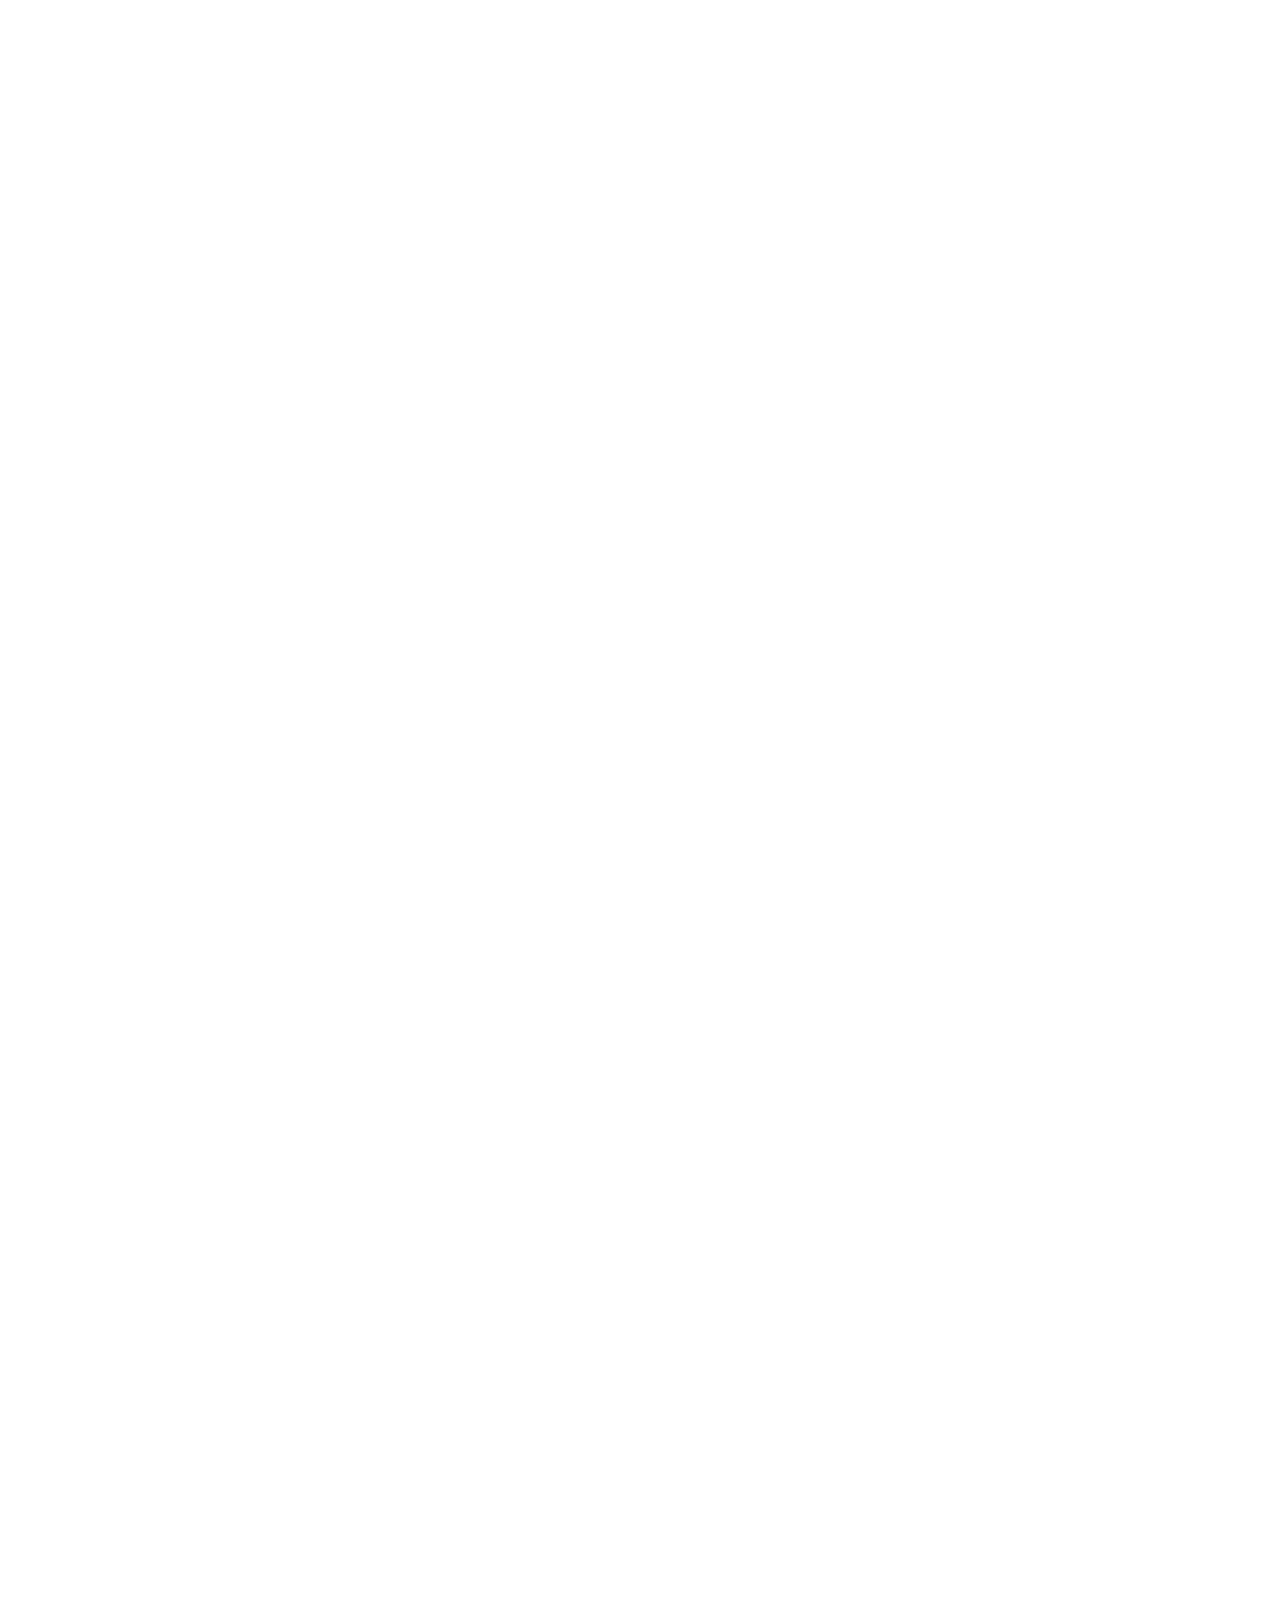
==== index.html @ bed14833 "Add files via upload" ====
<!DOCTYPE html><html lang="en" class="scroll-smooth"><head><meta charSet="utf-8"/><meta name="viewport" content="width=device-width, initial-scale=1"/><link rel="preload" as="image" href="/bio.jpg"/><link rel="stylesheet" href="/_next/static/css/81787efefc031212.css" data-precedence="next"/><link rel="preload" as="script" fetchPriority="low" href="/_next/static/chunks/webpack-af78f5c2c11af041.js"/><script src="/_next/static/chunks/4bd1b696-70b6d399998de86a.js" async=""></script><script src="/_next/static/chunks/684-5aaa8290a129f299.js" async=""></script><script src="/_next/static/chunks/main-app-35674cb01717d3a2.js" async=""></script><script src="/_next/static/chunks/461-a9a5d7b05a71d978.js" async=""></script><script src="/_next/static/chunks/874-6cc630662f3664af.js" async=""></script><script src="/_next/static/chunks/291-e39730cc9327e39b.js" async=""></script><script src="/_next/static/chunks/app/layout-1c1e5804ac26b3eb.js" async=""></script><script src="/_next/static/chunks/178-595a94b9af1e67b5.js" async=""></script><script src="/_next/static/chunks/748-84df502d24ed20fb.js" async=""></script><script src="/_next/static/chunks/app/page-2768282db24d3a67.js" async=""></script><link rel="icon" href="/favicon.svg" type="image/svg+xml"/><link rel="dns-prefetch" href="https://jialeliu.com"/><link rel="preconnect" href="https://jialeliu.com" crossorigin=""/><link rel="preload" as="font" type="font/woff2" href="https://jialeliu.com/fonts/georgiab.woff2" crossorigin=""/><script>
              try {
                const theme = localStorage.getItem('theme-storage');
                const parsed = theme ? JSON.parse(theme) : null;
                const setting = parsed?.state?.theme || 'system';
                const prefersDark = typeof window !== 'undefined' && window.matchMedia && window.matchMedia('(prefers-color-scheme: dark)').matches;
                const effective = setting === 'dark' ? 'dark' : (setting === 'light' ? 'light' : (prefersDark ? 'dark' : 'light'));
                var root = document.documentElement;
                root.classList.add(effective);
                root.setAttribute('data-theme', effective);
              } catch (e) {
                var root = document.documentElement;
                root.classList.add('light');
                root.setAttribute('data-theme', 'light');
              }
            </script><script>
    try {
      const cfg = {"enabled":false,"locales":["en"],"defaultLocale":"en","mode":"fixed","fixedLocale":"en","persist":false,"switcher":false,"labels":{"en":"English"}};
      const storageKey = 'locale-storage';
      const normalize = (value) => typeof value === 'string' ? value.trim().replace('_', '-').toLowerCase() : '';
      const matchLocale = (candidate) => {
        const normalized = normalize(candidate);
        if (!normalized) return null;
        if (cfg.locales.includes(normalized)) return normalized;
        const language = normalized.split('-')[0];
        if (cfg.locales.includes(language)) return language;
        return null;
      };

      let resolved = null;

      if (!cfg.enabled) {
        resolved = cfg.defaultLocale;
      } else if (cfg.persist) {
        resolved = matchLocale(localStorage.getItem(storageKey));
      }

      if (!resolved) {
        if (cfg.mode === 'fixed') {
          resolved = cfg.fixedLocale;
        } else {
          resolved = matchLocale(navigator.language);
        }
      }

      if (!resolved) {
        resolved = cfg.defaultLocale;
      }

      const root = document.documentElement;
      root.lang = resolved;
      root.setAttribute('data-locale', resolved);

      if (cfg.persist) {
        localStorage.setItem(storageKey, resolved);
      }
    } catch (e) {
      const root = document.documentElement;
      root.lang = 'en';
      root.setAttribute('data-locale', 'en');
    }
  </script><title>Zean Yuan</title><meta name="description" content="Ph.D. student at Chongqing University."/><meta name="author" content="Zean Yuan"/><meta name="keywords" content="Zean Yuan,PhD,Research,Chongqing University"/><meta name="creator" content="Zean Yuan"/><meta name="publisher" content="Zean Yuan"/><meta property="og:title" content="Zean Yuan"/><meta property="og:description" content="Ph.D. student at Chongqing University."/><meta property="og:site_name" content="Zean Yuan&#x27;s Academic Website"/><meta property="og:locale" content="en_US"/><meta property="og:type" content="website"/><meta name="twitter:card" content="summary"/><meta name="twitter:title" content="Zean Yuan"/><meta name="twitter:description" content="Ph.D. student at Chongqing University."/><link rel="icon" href="/favicon.svg"/><script>document.querySelectorAll('body link[rel="icon"], body link[rel="apple-touch-icon"]').forEach(el => document.head.appendChild(el))</script><script src="/_next/static/chunks/polyfills-42372ed130431b0a.js" noModule=""></script></head><body class="font-sans antialiased"><div style="visibility:hidden"><nav class="fixed top-0 left-0 right-0 z-50" data-headlessui-state=""><div class="transition-all duration-300 ease-out bg-transparent" style="transform:translateY(-100px)"><div class="max-w-7xl mx-auto px-4 sm:px-6 lg:px-8"><div class="flex justify-between items-center h-16 lg:h-20"><div class="flex-shrink-0" tabindex="0"><a class="text-xl lg:text-2xl font-serif font-semibold text-primary hover:text-accent transition-colors duration-200" href="/">Zean Yuan</a></div><div class="hidden lg:block"><div class="ml-10 flex items-center space-x-3"><div class="relative flex items-baseline space-x-1"><a data-nav-href="/" class="relative px-3 py-2 text-sm font-medium rounded-lg transition-colors duration-150 text-primary" href="/">About</a><a data-nav-href="/publications" class="relative px-3 py-2 text-sm font-medium rounded-lg transition-colors duration-150 text-neutral-600" href="/publications/">Publications</a><a data-nav-href="/awards" class="relative px-3 py-2 text-sm font-medium rounded-lg transition-colors duration-150 text-neutral-600" href="/awards/">Awards</a><a data-nav-href="/services" class="relative px-3 py-2 text-sm font-medium rounded-lg transition-colors duration-150 text-neutral-600" href="/services/">Services</a></div><div class="flex items-center justify-center w-10 h-10 rounded-lg border border-neutral-200 dark:border-[rgba(148,163,184,0.24)] bg-background dark:bg-neutral-800"><div class="w-4 h-4 rounded-full bg-neutral-300 animate-pulse"></div></div></div></div><div class="lg:hidden flex items-center space-x-2"><div class="flex items-center justify-center w-10 h-10 rounded-lg border border-neutral-200 dark:border-[rgba(148,163,184,0.24)] bg-background dark:bg-neutral-800"><div class="w-4 h-4 rounded-full bg-neutral-300 animate-pulse"></div></div><button class="inline-flex items-center justify-center p-2 rounded-md text-neutral-600 hover:text-primary hover:bg-neutral-100 dark:hover:bg-neutral-800 focus:outline-none focus:ring-2 focus:ring-inset focus:ring-accent transition-colors duration-200" id="headlessui-disclosure-button-«R7pdb»" type="button" aria-expanded="false" data-headlessui-state=""><span class="sr-only">Open main menu</span><div><svg xmlns="http://www.w3.org/2000/svg" fill="none" viewBox="0 0 24 24" stroke-width="1.5" stroke="currentColor" aria-hidden="true" data-slot="icon" class="block h-6 w-6"><path stroke-linecap="round" stroke-linejoin="round" d="M3.75 6.75h16.5M3.75 12h16.5m-16.5 5.25h16.5"></path></svg></div></button></div></div></div></div></nav><main class="min-h-screen pt-16 lg:pt-20"><div class="max-w-6xl mx-auto px-4 sm:px-6 lg:px-8 py-8 bg-background min-h-screen"><div class="grid grid-cols-1 lg:grid-cols-3 gap-12"><div class="lg:col-span-1"><div class="sticky top-8" style="opacity:0;transform:translateY(20px)"><div class="w-64 h-64 mx-auto mb-6 rounded-2xl overflow-hidden shadow-lg hover:shadow-xl transition-all duration-200 hover:scale-105"><img alt="Zean Yuan" width="256" height="256" decoding="async" data-nimg="1" class="w-full h-full object-cover object-[32%_center]" style="color:transparent" src="/bio.jpg"/></div><div class="text-center mb-6"><h1 class="text-3xl font-serif font-bold text-primary mb-2">Zean Yuan</h1><p class="text-lg text-accent font-medium mb-1">Ph.D. Student</p><p class="text-neutral-600 mb-2">Chongqing University</p></div><div class="flex flex-wrap justify-center gap-3 sm:gap-4 mb-6 relative px-2"><div class="relative"><button class="p-2 sm:p-2 transition-colors duration-200 text-neutral-600 dark:text-neutral-400 hover:text-accent" aria-label="Email"><svg xmlns="http://www.w3.org/2000/svg" fill="none" viewBox="0 0 24 24" stroke-width="1.5" stroke="currentColor" aria-hidden="true" data-slot="icon" class="h-5 w-5"><path stroke-linecap="round" stroke-linejoin="round" d="M21.75 6.75v10.5a2.25 2.25 0 0 1-2.25 2.25h-15a2.25 2.25 0 0 1-2.25-2.25V6.75m19.5 0A2.25 2.25 0 0 0 19.5 4.5h-15a2.25 2.25 0 0 0-2.25 2.25m19.5 0v.243a2.25 2.25 0 0 1-1.07 1.916l-7.5 4.615a2.25 2.25 0 0 1-2.36 0L3.32 8.91a2.25 2.25 0 0 1-1.07-1.916V6.75"></path></svg></button></div><div class="relative"><button class="p-2 sm:p-2 transition-colors duration-200 text-neutral-600 dark:text-neutral-400 hover:text-accent" aria-label="Location"><svg xmlns="http://www.w3.org/2000/svg" fill="none" viewBox="0 0 24 24" stroke-width="1.5" stroke="currentColor" aria-hidden="true" data-slot="icon" class="h-5 w-5"><path stroke-linecap="round" stroke-linejoin="round" d="M15 10.5a3 3 0 1 1-6 0 3 3 0 0 1 6 0Z"></path><path stroke-linecap="round" stroke-linejoin="round" d="M19.5 10.5c0 7.142-7.5 11.25-7.5 11.25S4.5 17.642 4.5 10.5a7.5 7.5 0 1 1 15 0Z"></path></svg></button></div><a href="https://scholar.google.com/citations?user=y_1i8P0AAAAJ&amp;hl=zh-CN" target="_blank" rel="noopener noreferrer" class="p-2 sm:p-2 text-neutral-600 dark:text-neutral-400 hover:text-accent transition-colors duration-200" aria-label="Google Scholar"><svg xmlns="http://www.w3.org/2000/svg" fill="none" viewBox="0 0 24 24" stroke-width="1.5" stroke="currentColor" aria-hidden="true" data-slot="icon" class="h-5 w-5"><path stroke-linecap="round" stroke-linejoin="round" d="M4.26 10.147a60.438 60.438 0 0 0-.491 6.347A48.62 48.62 0 0 1 12 20.904a48.62 48.62 0 0 1 8.232-4.41 60.46 60.46 0 0 0-.491-6.347m-15.482 0a50.636 50.636 0 0 0-2.658-.813A59.906 59.906 0 0 1 12 3.493a59.903 59.903 0 0 1 10.399 5.84c-.896.248-1.783.52-2.658.814m-15.482 0A50.717 50.717 0 0 1 12 13.489a50.702 50.702 0 0 1 7.74-3.342M6.75 15a.75.75 0 1 0 0-1.5.75.75 0 0 0 0 1.5Zm0 0v-3.675A55.378 55.378 0 0 1 12 8.443m-7.007 11.55A5.981 5.981 0 0 0 6.75 15.75v-1.5"></path></svg></a><a href="https://www.linkedin.com/in/zean-yuan-351a87355/" target="_blank" rel="noopener noreferrer" class="p-2 sm:p-2 text-neutral-600 dark:text-neutral-400 hover:text-accent transition-colors duration-200" aria-label="LinkedIn"><svg xmlns="http://www.w3.org/2000/svg" width="24" height="24" viewBox="0 0 24 24" fill="none" stroke="currentColor" stroke-width="2" stroke-linecap="round" stroke-linejoin="round" class="lucide lucide-linkedin h-5 w-5" aria-hidden="true"><path d="M16 8a6 6 0 0 1 6 6v7h-4v-7a2 2 0 0 0-2-2 2 2 0 0 0-2 2v7h-4v-7a6 6 0 0 1 6-6z"></path><rect width="4" height="12" x="2" y="9"></rect><circle cx="4" cy="4" r="2"></circle></svg></a></div><div class="bg-neutral-100 dark:bg-neutral-800 rounded-lg p-4 mb-6 hover:shadow-lg transition-all duration-200 hover:scale-[1.02]"><h3 class="font-semibold text-primary mb-3">Research Interests</h3><div class="space-y-2 text-sm text-neutral-700 dark:text-neutral-500"><div>✦ Soft Robotics</div><div>✦ Bioinspired Robots</div><div>✦ Electrohydraulic Actuators</div></div></div><div class="flex justify-center"><div class="relative"><button class="flex items-center space-x-2 px-4 py-2 rounded-lg font-medium text-sm transition-all duration-200 bg-neutral-100 dark:bg-neutral-800 text-neutral-700 dark:text-neutral-500 hover:bg-red-50 dark:hover:bg-red-900/20 hover:text-red-600 dark:hover:text-red-400 cursor-pointer" tabindex="0"><svg xmlns="http://www.w3.org/2000/svg" fill="none" viewBox="0 0 24 24" stroke-width="1.5" stroke="currentColor" aria-hidden="true" data-slot="icon" class="h-4 w-4"><path stroke-linecap="round" stroke-linejoin="round" d="M21 8.25c0-2.485-2.099-4.5-4.688-4.5-1.935 0-3.597 1.126-4.312 2.733-.715-1.607-2.377-2.733-4.313-2.733C5.1 3.75 3 5.765 3 8.25c0 7.22 9 12 9 12s9-4.78 9-12Z"></path></svg><span>Like</span></button></div></div></div></div><div class="lg:col-span-2 space-y-8"><section id="about" class="scroll-mt-24 space-y-8"><section style="opacity:0;transform:translateY(20px)"><h2 class="text-2xl font-serif font-bold text-primary mb-4">Introduction</h2><div class="text-neutral-700 dark:text-neutral-600 leading-relaxed"><p class="mb-4 last:mb-0"><strong class="font-semibold text-primary">Zean Yuan is a Ph.D. student supervised by <a href="https://scholar.google.com/citations?user=mZNmVpkAAAAJ&amp;hl=zh-CN" node="[object Object]" target="_blank" rel="noopener noreferrer" class="text-accent font-medium transition-all duration-200 rounded hover:bg-accent/10 hover:shadow-sm">Prof. Rui Chen</a> at Chongqing University, Chongqing, China</strong>. He received his B.S. and M.S. degrees in mechanical engineering from Zhejiang University of Technology, Hangzhou, China (2018) and Chongqing University, Chongqing, China (2021), respectively, with <a href="https://scholar.google.com/citations?user=mZNmVpkAAAAJ&amp;hl=zh-CN" node="[object Object]" target="_blank" rel="noopener noreferrer" class="text-accent font-medium transition-all duration-200 rounded hover:bg-accent/10 hover:shadow-sm">Prof. Rui Chen</a> as his master&#x27;s supervisor. From 2025–2026, he served as a visiting PhD student in the Miniature Soft Robotics Lab led by <a href="https://dr.ntu.edu.sg/entities/person/Lum-Guo-Zhan" node="[object Object]" target="_blank" rel="noopener noreferrer" class="text-accent font-medium transition-all duration-200 rounded hover:bg-accent/10 hover:shadow-sm">Assoc. Prof. Guo Zhan Lum</a> at Nanyang Technological University, Singapore. His research interests include soft robotics, bioinspired robots, and electrohydraulic actuators, especially high-dynamic, multifunctional, and reconfigurable soft robotic actuators/joints. He was awarded <strong class="font-semibold text-primary">the Young Talent Support Program for Ph.D. Students</strong> by the China Association for Science and Technology (only 3,226 recipients nationwide). His co-first-authored <strong class="font-semibold text-primary">Nature Communications</strong> paper has been featured by The New York Times, The Straits Times, The Indian Express, and other media outlets. He actively contributes to academia as a reviewer for top robotics journals and conferences, including IEEE Robotics and Automation Letters (RA-L), the IEEE/RSJ International Conference on Intelligent Robots and Systems (IROS), and the IEEE-RAS International Conference on Humanoid Robots (Humanoids), etc.</p></div></section><section style="opacity:0;transform:translateY(20px)"><h2 class="text-2xl font-serif font-bold text-primary mb-4">Education</h2><div class="space-y-3"><div class="grid gap-4 items-center border border-neutral-200 p-3 rounded-lg" style="grid-template-columns:4fr 15fr 5fr"><span class="text-sm text-neutral-700 flex-shrink-0">Ph.D.</span><p class="text-sm text-neutral-700">Chongqing University (China), Mechanical Engineering</p><p class="text-sm text-neutral-700">Sep. 2022 – Present</p></div><div class="grid gap-4 items-center border border-neutral-200 p-3 rounded-lg" style="grid-template-columns:4fr 15fr 5fr"><span class="text-sm text-neutral-700 flex-shrink-0">Exchange</span><p class="text-sm text-neutral-700">Nanyang Technological University (Singapore), Mechanical Engineering</p><p class="text-sm text-neutral-700">Feb. 2025 – Feb. 2026</p></div><div class="grid gap-4 items-center border border-neutral-200 p-3 rounded-lg" style="grid-template-columns:4fr 15fr 5fr"><span class="text-sm text-neutral-700 flex-shrink-0">M.S.</span><p class="text-sm text-neutral-700">Chongqing University (China), Mechanical Engineering</p><p class="text-sm text-neutral-700">Sep. 2018 – Jun. 2021</p></div><div class="grid gap-4 items-center border border-neutral-200 p-3 rounded-lg" style="grid-template-columns:4fr 15fr 5fr"><span class="text-sm text-neutral-700 flex-shrink-0">B.S.</span><p class="text-sm text-neutral-700">Zhejiang University of Technology (China), Mechanical Engineering</p><p class="text-sm text-neutral-700">Sep. 2014 – Jun. 2018</p></div></div></section><section style="opacity:0;transform:translateY(20px)"><div class="flex items-center justify-between mb-4"><h2 class="text-2xl font-serif font-bold text-primary">Selected Publications</h2><a class="text-accent hover:text-accent-dark text-sm font-medium transition-all duration-200 rounded hover:bg-accent/10 hover:shadow-sm" href="/publications/">View All<!-- --> →</a></div><div class="space-y-4"><div class="bg-neutral-50 dark:bg-neutral-800 p-4 rounded-lg shadow-sm border border-neutral-200 dark:border-[rgba(148,163,184,0.24)] hover:shadow-lg transition-all duration-200 hover:scale-[1.02]" style="opacity:0;transform:translateY(20px)"><h3 class="font-semibold text-primary mb-2 leading-tight">Algorithmic Complexity of Tensor Network Contractions in Many-Body Localization</h3><p class="text-sm text-neutral-600 dark:text-neutral-500 mb-1"><span><span class=" ">Jiale Liu</span>, </span><span><span class=" ">Ada Lovelace</span><sup class="ml-0 text-neutral-600 dark:text-neutral-500">†</sup></span></p><p class="text-sm text-neutral-600 dark:text-neutral-500 mb-2">Physical Review E</p><p class="text-sm text-neutral-500 dark:text-neutral-500 line-clamp-2">Complexity analysis of tensor network contractions in MBL systems, identifying a complexity phase transition and proposing an adaptive algorithm.</p></div><div class="bg-neutral-50 dark:bg-neutral-800 p-4 rounded-lg shadow-sm border border-neutral-200 dark:border-[rgba(148,163,184,0.24)] hover:shadow-lg transition-all duration-200 hover:scale-[1.02]" style="opacity:0;transform:translateY(20px)"><h3 class="font-semibold text-primary mb-2 leading-tight">Numerical Stability Analysis of High-Order Runge-Kutta Methods in Quantum Dynamics</h3><p class="text-sm text-neutral-600 dark:text-neutral-500 mb-1"><span><span class=" ">Jiale Liu</span>, </span><span><span class=" ">Sarah O&#x27;Connor</span><sup class="ml-0 text-neutral-600 dark:text-neutral-500">†</sup></span></p><p class="text-sm text-neutral-600 dark:text-neutral-500 mb-2">Journal of Computational Physics</p><p class="text-sm text-neutral-500 dark:text-neutral-500 line-clamp-2">A rigorous analysis of numerical stability boundaries for high-order Runge-Kutta integrators in the context of time-dependent quantum mechanics.</p></div><div class="bg-neutral-50 dark:bg-neutral-800 p-4 rounded-lg shadow-sm border border-neutral-200 dark:border-[rgba(148,163,184,0.24)] hover:shadow-lg transition-all duration-200 hover:scale-[1.02]" style="opacity:0;transform:translateY(20px)"><h3 class="font-semibold text-primary mb-2 leading-tight">Monte Carlo Simulations of Phase Transitions in 2D Ising Models on Non-Euclidean Lattices</h3><p class="text-sm text-neutral-600 dark:text-neutral-500 mb-1"><span><span class=" ">Charlie Brown</span>, </span><span><span class=" ">Jiale Liu</span><sup class="ml-0 text-neutral-600 dark:text-neutral-500">†</sup></span></p><p class="text-sm text-neutral-600 dark:text-neutral-500 mb-2">2023 International Conference on Computational Physics (ICCP)</p><p class="text-sm text-neutral-500 dark:text-neutral-500 line-clamp-2">Monte Carlo study revealing mean-field-like phase transitions and critical exponent deviations for Ising models on hyperbolic non-Euclidean lattices.</p></div></div></section></section></div></div></div><!--$--><!--/$--><!--$--><!--/$--></main><footer class="border-t border-neutral-200/50 bg-neutral-50/50 dark:bg-neutral-900/50 dark:border-neutral-700/50"><div class="max-w-6xl mx-auto px-4 sm:px-6 lg:px-8 py-6"><div class="flex flex-col sm:flex-row justify-between items-center gap-2"><p class="text-xs text-neutral-500">Last updated<!-- -->: <!-- -->June 22, 2026</p><p class="text-xs text-neutral-500 flex items-center"><a href="https://github.com/xyjoey/PRISM" target="_blank" rel="noopener noreferrer">Built with PRISM</a><span class="ml-2">🚀</span></p></div></div></footer></div><script src="/_next/static/chunks/webpack-af78f5c2c11af041.js" async=""></script><script>(self.__next_f=self.__next_f||[]).push([0])</script><script>self.__next_f.push([1,"1:\"$Sreact.fragment\"\n3:I[3719,[\"461\",\"static/chunks/461-a9a5d7b05a71d978.js\",\"874\",\"static/chunks/874-6cc630662f3664af.js\",\"291\",\"static/chunks/291-e39730cc9327e39b.js\",\"177\",\"static/chunks/app/layout-1c1e5804ac26b3eb.js\"],\"ThemeProvider\"]\n4:I[310,[\"461\",\"static/chunks/461-a9a5d7b05a71d978.js\",\"874\",\"static/chunks/874-6cc630662f3664af.js\",\"291\",\"static/chunks/291-e39730cc9327e39b.js\",\"177\",\"static/chunks/app/layout-1c1e5804ac26b3eb.js\"],\"LocaleProvider\"]\n5:I[4574,[\"461\",\"static/chunks/461-a9a5d7b05a71d978.js\",\"874\",\"static/chunks/874-6cc630662f3664af.js\",\"291\",\"static/chunks/291-e39730cc9327e39b.js\",\"177\",\"static/chunks/app/layout-1c1e5804ac26b3eb.js\"],\"default\"]\n6:I[7555,[],\"\"]\n7:I[1295,[],\"\"]\n8:I[2548,[\"461\",\"static/chunks/461-a9a5d7b05a71d978.js\",\"874\",\"static/chunks/874-6cc630662f3664af.js\",\"291\",\"static/chunks/291-e39730cc9327e39b.js\",\"177\",\"static/chunks/app/layout-1c1e5804ac26b3eb.js\"],\"default\"]\n9:I[6613,[\"461\",\"static/chunks/461-a9a5d7b05a71d978.js\",\"178\",\"static/chunks/178-595a94b9af1e67b5.js\",\"874\",\"static/chunks/874-6cc630662f3664af.js\",\"748\",\"static/chunks/748-84df502d24ed20fb.js\",\"974\",\"static/chunks/app/page-2768282db24d3a67.js\"],\"default\"]\ne:I[9665,[],\"MetadataBoundary\"]\n10:I[9665,[],\"OutletBoundary\"]\n13:I[4911,[],\"AsyncMetadataOutlet\"]\n15:I[9665,[],\"ViewportBoundary\"]\n17:I[6614,[],\"\"]\n:HL[\"/_next/static/css/81787efefc031212.css\",\"style\"]\n2:T5c8,\n    try {\n      const cfg = {\"enabled\":false,\"locales\":[\"en\"],\"defaultLocale\":\"en\",\"mode\":\"fixed\",\"fixedLocale\":\"en\",\"persist\":false,\"switcher\":false,\"labels\":{\"en\":\"English\"}};\n      const storageKey = 'locale-storage';\n      const normalize = (value) =\u003e typeof value === 'string' ? value.trim().replace('_', '-').toLowerCase() : '';\n      const matchLocale = (candidate) =\u003e {\n        const normalized = normalize(candidate);\n        if (!normalized) return null;\n        if (cfg.locales.includes(normalized)) return normalized;\n        const language = normalized.split('-')[0];\n        if (cfg.locales.includes(language)) return language;\n        return null;\n"])</script><script>self.__next_f.push([1,"      };\n\n      let resolved = null;\n\n      if (!cfg.enabled) {\n        resolved = cfg.defaultLocale;\n      } else if (cfg.persist) {\n        resolved = matchLocale(localStorage.getItem(storageKey));\n      }\n\n      if (!resolved) {\n        if (cfg.mode === 'fixed') {\n          resolved = cfg.fixedLocale;\n        } else {\n          resolved = matchLocale(navigator.language);\n        }\n      }\n\n      if (!resolved) {\n        resolved = cfg.defaultLocale;\n      }\n\n      const root = document.documentElement;\n      root.lang = resolved;\n      root.setAttribute('data-locale', resolved);\n\n      if (cfg.persist) {\n        localStorage.setItem(storageKey, resolved);\n      }\n    } catch (e) {\n      const root = document.documentElement;\n      root.lang = 'en';\n      root.setAttribute('data-locale', 'en');\n    }\n  a:T5ed,**Zean Yuan is a Ph.D. student supervised by [Prof. Rui Chen](https://scholar.google.com/citations?user=mZNmVpkAAAAJ\u0026hl=zh-CN) at Chongqing University, Chongqing, China**. He received his B.S. and M.S. degrees in mechanical engineering from Zhejiang University of Technology, Hangzhou, China (2018) and Chongqing University, Chongqing, China (2021), respectively, with [Prof. Rui Chen](https://scholar.google.com/citations?user=mZNmVpkAAAAJ\u0026hl=zh-CN) as his master's supervisor. From 2025–2026, he served as a visiting PhD student in the Miniature Soft Robotics Lab led by [Assoc. Prof. Guo Zhan Lum](https://dr.ntu.edu.sg/entities/person/Lum-Guo-Zhan) at Nanyang Technological University, Singapore. His research interests include soft robotics, bioinspired robots, and electrohydraulic actuators, especially high-dynamic, multifunctional, and reconfigurable soft robotic actuators/joints. He was awarded **the Young Talent Support Program for Ph.D. Students** by the China Association for Science and Technology (only 3,226 recipients nationwide). His co-first-authored **Nature Communications** paper has been featured by The New York Times, The Straits Times, The Indian Express, and other media outlets. He actively co"])</script><script>self.__next_f.push([1,"ntributes to academia as a reviewer for top robotics journals and conferences, including IEEE Robotics and Automation Letters (RA-L), the IEEE/RSJ International Conference on Intelligent Robots and Systems (IROS), and the IEEE-RAS International Conference on Humanoid Robots (Humanoids), etc.b:T507,@article{liu2025algorithmic,\n  title = {Algorithmic Complexity of Tensor Network Contractions in Many-Body Localization},\n  author = {Jiale Liu and Ada Lovelace},\n  year = {2025},\n  month = {sep},\n  journal = {Physical Review E},\n  issn = {2470-0045},\n  publisher = {APS},\n  abstract = {Simulating the dynamics of many-body localized (MBL) systems poses a significant challenge due to the logarithmic growth of entanglement entropy. This paper analyzes the algorithmic complexity of contracting Tensor Networks, specifically Matrix Product States (MPS) and Projected Entangled Pair States (PEPS), when applied to MBL Hamiltonians. We prove that while the exact contraction is #P-complete, approximate contraction schemes based on singular value decomposition (SVD) truncation exhibit polynomial time complexity with bounded error for short-time evolution. However, we identify a \"complexity phase transition\" at the ergodic-MBL transition point, where the bond dimension required for a fixed accuracy diverges exponentially. We propose a novel adaptive bond-dimension algorithm that optimizes computational resources by exploiting the area law of entanglement in the localized phase, demonstrating superior performance on Heisenberg spin chains.},\n  doi = {10.1103/PhysRevE.112.092101}\n}c:T504,@article{liu2024stability,\n  title = {Numerical Stability Analysis of High-Order Runge-Kutta Methods in Quantum Dynamics},\n  author = {Jiale Liu and Sarah O'Connor},\n  year = {2024},\n  month = {mar},\n  journal = {Journal of Computational Physics},\n  volume = {450},\n  pages = {110832},\n  issn = {0021-9991},\n  doi = {10.1016/j.jcp.2023.110832},\n  urldate = {2024-12-02},\n  langid = {english},\n  abstract = {The precise time-evolution of quantum systems is"])</script><script>self.__next_f.push([1," a cornerstone of computational physics. This paper investigates the numerical stability of high-order Runge-Kutta (RK) methods when applied to the time-dependent Schrödinger equation. We derive rigorous stability boundaries for symplectic and non-symplectic RK integrators and demonstrate that specific implicit schemes preserve unitarity over extended simulation times. By analyzing the spectral properties of the Hamiltonian operator, we establish a relationship between the Courant-Friedrichs-Lewy (CFL) condition and the imaginary eigenvalues characteristic of quantum propagators. Our findings are validated through simulations of wave packet scattering and harmonic oscillator dynamics, showing that our proposed optimized RK coefficients significantly reduce phase error accumulation compared to standard integrators.}\n}d:T54a,@inproceedings{brown2023monte,\n  title = {Monte Carlo Simulations of Phase Transitions in 2D Ising Models on Non-Euclidean Lattices},\n  shorttitle = {Ising on Hyperbolic Planes},\n  booktitle = {2023 International Conference on Computational Physics (ICCP)},\n  author = {Charlie Brown and Jiale Liu},\n  year = {2023},\n  month = {dec},\n  pages = {45--52},\n  publisher = {APS},\n  address = {Tokyo, Japan},\n  doi = {10.1103/ICCP.2023.0045},\n  urldate = {2024-12-02},\n  isbn = {978-0-7354-2000-1},\n  abstract = {The behavior of spin systems on curved geometries offers a unique window into the interplay between topology and statistical mechanics. This study employs extensive Monte Carlo simulations to explore the phase transitions of the 2D Ising model mapped onto hyperbolic lattices (Poincaré disk). We utilize the Wolff cluster algorithm to overcome critical slowing down near the phase transition temperature. Our results indicate that the critical exponents on negatively curved surfaces deviate significantly from the standard Onsager solution for flat Euclidean lattices. Specifically, we observe a suppression of the correlation length divergence, suggesting a mean-field-like behavior induced by the expo"])</script><script>self.__next_f.push([1,"nential expansion of the lattice volume. These findings have implications for understanding quantum gravity models and holographic duality.}\n}"])</script><script>self.__next_f.push([1,"0:{\"P\":null,\"b\":\"bxXnPt67avsF9vlPU3iuU\",\"p\":\"\",\"c\":[\"\",\"\"],\"i\":false,\"f\":[[[\"\",{\"children\":[\"__PAGE__\",{}]},\"$undefined\",\"$undefined\",true],[\"\",[\"$\",\"$1\",\"c\",{\"children\":[[[\"$\",\"link\",\"0\",{\"rel\":\"stylesheet\",\"href\":\"/_next/static/css/81787efefc031212.css\",\"precedence\":\"next\",\"crossOrigin\":\"$undefined\",\"nonce\":\"$undefined\"}]],[\"$\",\"html\",null,{\"lang\":\"en\",\"className\":\"scroll-smooth\",\"suppressHydrationWarning\":true,\"children\":[[\"$\",\"head\",null,{\"children\":[[\"$\",\"link\",null,{\"rel\":\"icon\",\"href\":\"/favicon.svg\",\"type\":\"image/svg+xml\"}],[\"$\",\"link\",null,{\"rel\":\"dns-prefetch\",\"href\":\"https://jialeliu.com\"}],[\"$\",\"link\",null,{\"rel\":\"preconnect\",\"href\":\"https://jialeliu.com\",\"crossOrigin\":\"\"}],[\"$\",\"link\",null,{\"rel\":\"preload\",\"as\":\"font\",\"type\":\"font/woff2\",\"href\":\"https://jialeliu.com/fonts/georgiab.woff2\",\"crossOrigin\":\"\"}],[\"$\",\"script\",null,{\"dangerouslySetInnerHTML\":{\"__html\":\"\\n              try {\\n                const theme = localStorage.getItem('theme-storage');\\n                const parsed = theme ? JSON.parse(theme) : null;\\n                const setting = parsed?.state?.theme || 'system';\\n                const prefersDark = typeof window !== 'undefined' \u0026\u0026 window.matchMedia \u0026\u0026 window.matchMedia('(prefers-color-scheme: dark)').matches;\\n                const effective = setting === 'dark' ? 'dark' : (setting === 'light' ? 'light' : (prefersDark ? 'dark' : 'light'));\\n                var root = document.documentElement;\\n                root.classList.add(effective);\\n                root.setAttribute('data-theme', effective);\\n              } catch (e) {\\n                var root = document.documentElement;\\n                root.classList.add('light');\\n                root.setAttribute('data-theme', 'light');\\n              }\\n            \"}}],[\"$\",\"script\",null,{\"dangerouslySetInnerHTML\":{\"__html\":\"$2\"}}]]}],[\"$\",\"body\",null,{\"className\":\"font-sans antialiased\",\"children\":[\"$\",\"$L3\",null,{\"children\":[\"$\",\"$L4\",null,{\"config\":{\"enabled\":false,\"locales\":[\"en\"],\"defaultLocale\":\"en\",\"mode\":\"fixed\",\"fixedLocale\":\"en\",\"persist\":false,\"switcher\":false,\"labels\":{\"en\":\"English\"}},\"children\":[[\"$\",\"$L5\",null,{\"items\":[{\"title\":\"About\",\"type\":\"page\",\"target\":\"about\",\"href\":\"/\"},{\"title\":\"Publications\",\"type\":\"page\",\"target\":\"publications\",\"href\":\"/publications\"},{\"title\":\"Awards\",\"type\":\"page\",\"target\":\"awards\",\"href\":\"/awards\"},{\"title\":\"Services\",\"type\":\"page\",\"target\":\"services\",\"href\":\"/services\"}],\"siteTitle\":\"Zean Yuan\",\"enableOnePageMode\":false,\"i18n\":\"$0:f:0:1:1:props:children:1:props:children:1:props:children:props:children:props:config\",\"itemsByLocale\":{\"en\":[{\"title\":\"About\",\"type\":\"page\",\"target\":\"about\",\"href\":\"/\"},{\"title\":\"Publications\",\"type\":\"page\",\"target\":\"publications\",\"href\":\"/publications\"},{\"title\":\"Awards\",\"type\":\"page\",\"target\":\"awards\",\"href\":\"/awards\"},{\"title\":\"Services\",\"type\":\"page\",\"target\":\"services\",\"href\":\"/services\"}]},\"siteTitleByLocale\":{\"en\":\"Zean Yuan\"}}],[\"$\",\"main\",null,{\"className\":\"min-h-screen pt-16 lg:pt-20\",\"children\":[\"$\",\"$L6\",null,{\"parallelRouterKey\":\"children\",\"error\":\"$undefined\",\"errorStyles\":\"$undefined\",\"errorScripts\":\"$undefined\",\"template\":[\"$\",\"$L7\",null,{}],\"templateStyles\":\"$undefined\",\"templateScripts\":\"$undefined\",\"notFound\":[[[\"$\",\"title\",null,{\"children\":\"404: This page could not be found.\"}],[\"$\",\"div\",null,{\"style\":{\"fontFamily\":\"system-ui,\\\"Segoe UI\\\",Roboto,Helvetica,Arial,sans-serif,\\\"Apple Color Emoji\\\",\\\"Segoe UI Emoji\\\"\",\"height\":\"100vh\",\"textAlign\":\"center\",\"display\":\"flex\",\"flexDirection\":\"column\",\"alignItems\":\"center\",\"justifyContent\":\"center\"},\"children\":[\"$\",\"div\",null,{\"children\":[[\"$\",\"style\",null,{\"dangerouslySetInnerHTML\":{\"__html\":\"body{color:#000;background:#fff;margin:0}.next-error-h1{border-right:1px solid rgba(0,0,0,.3)}@media (prefers-color-scheme:dark){body{color:#fff;background:#000}.next-error-h1{border-right:1px solid rgba(255,255,255,.3)}}\"}}],[\"$\",\"h1\",null,{\"className\":\"next-error-h1\",\"style\":{\"display\":\"inline-block\",\"margin\":\"0 20px 0 0\",\"padding\":\"0 23px 0 0\",\"fontSize\":24,\"fontWeight\":500,\"verticalAlign\":\"top\",\"lineHeight\":\"49px\"},\"children\":404}],[\"$\",\"div\",null,{\"style\":{\"display\":\"inline-block\"},\"children\":[\"$\",\"h2\",null,{\"style\":{\"fontSize\":14,\"fontWeight\":400,\"lineHeight\":\"49px\",\"margin\":0},\"children\":\"This page could not be found.\"}]}]]}]}]],[]],\"forbidden\":\"$undefined\",\"unauthorized\":\"$undefined\"}]}],[\"$\",\"$L8\",null,{\"lastUpdated\":\"June 22, 2026\",\"lastUpdatedByLocale\":{\"en\":\"June 22, 2026\"},\"defaultLocale\":\"en\"}]]}]}]}]]}]]}],{\"children\":[\"__PAGE__\",[\"$\",\"$1\",\"c\",{\"children\":[[\"$\",\"$L9\",null,{\"dataByLocale\":{\"en\":{\"author\":{\"name\":\"Zean Yuan\",\"title\":\"Ph.D. Student\",\"institution\":\"Chongqing University\",\"avatar\":\"/bio.jpg\"},\"social\":{\"email\":\"yza@cqu.edu.cn\",\"location\":\"Chongqing, China\",\"location_details\":[\"Room 902-7, Building 2, Science Center,\",\"Chongqing University, Chongqing, China\"],\"google_scholar\":\"https://scholar.google.com/citations?user=y_1i8P0AAAAJ\u0026hl=zh-CN\",\"linkedin\":\"https://www.linkedin.com/in/zean-yuan-351a87355/\"},\"features\":{\"enable_likes\":true,\"enable_one_page_mode\":false},\"enableOnePageMode\":false,\"researchInterests\":[\"✦ Soft Robotics\",\"✦ Bioinspired Robots\",\"✦ Electrohydraulic Actuators\"],\"pagesToShow\":[{\"type\":\"about\",\"id\":\"about\",\"sections\":[{\"id\":\"about\",\"type\":\"markdown\",\"source\":\"bio.md\",\"title\":\"Introduction\",\"content\":\"$a\"},{\"id\":\"education\",\"type\":\"list\",\"title\":\"Education\",\"source\":\"education.toml\",\"items\":[{\"date\":\"Ph.D.\",\"content\":\"Chongqing University (China), Mechanical Engineering\",\"content2\":\"Sep. 2022 – Present\"},{\"date\":\"Exchange\",\"content\":\"Nanyang Technological University (Singapore), Mechanical Engineering\",\"content2\":\"Feb. 2025 – Feb. 2026\"},{\"date\":\"M.S.\",\"content\":\"Chongqing University (China), Mechanical Engineering\",\"content2\":\"Sep. 2018 – Jun. 2021\"},{\"date\":\"B.S.\",\"content\":\"Zhejiang University of Technology (China), Mechanical Engineering\",\"content2\":\"Sep. 2014 – Jun. 2018\"}]},{\"id\":\"featured_publications\",\"type\":\"publications\",\"title\":\"Selected Publications\",\"filter\":\"selected\",\"limit\":5,\"publications\":[{\"id\":\"liu2025algorithmic\",\"title\":\"Algorithmic Complexity of Tensor Network Contractions in Many-Body Localization\",\"titleNodes\":[{\"type\":\"text\",\"text\":\"Algorithmic Complexity of Tensor Network Contractions in Many-Body Localization\"}],\"authors\":[{\"name\":\"Jiale Liu\",\"isHighlighted\":false,\"isCorresponding\":false,\"isCoAuthor\":false},{\"name\":\"Ada Lovelace\",\"isHighlighted\":false,\"isCorresponding\":true,\"isCoAuthor\":false}],\"year\":2025,\"month\":\"9\",\"type\":\"journal\",\"status\":\"published\",\"tags\":[\"Tensor Networks\",\"Many-Body Localization\",\"Complexity Theory\",\"Quantum Information\"],\"keywords\":\"$0:f:0:1:2:children:1:props:children:0:props:dataByLocale:en:pagesToShow:0:sections:2:publications:0:tags\",\"researchArea\":\"quantum-computing\",\"journal\":\"Physical Review E\",\"conference\":\"\",\"doi\":\"10.1103/PhysRevE.112.092101\",\"code\":\"https://github.com/xyjoey/PRISM\",\"abstract\":\"Simulating the dynamics of many-body localized (MBL) systems poses a significant challenge due to the logarithmic growth of entanglement entropy. This paper analyzes the algorithmic complexity of contracting Tensor Networks, specifically Matrix Product States (MPS) and Projected Entangled Pair States (PEPS), when applied to MBL Hamiltonians. We prove that while the exact contraction is #P-complete, approximate contraction schemes based on singular value decomposition (SVD) truncation exhibit polynomial time complexity with bounded error for short-time evolution. However, we identify a \\\"complexity phase transition\\\" at the ergodic-MBL transition point, where the bond dimension required for a fixed accuracy diverges exponentially. We propose a novel adaptive bond-dimension algorithm that optimizes computational resources by exploiting the area law of entanglement in the localized phase, demonstrating superior performance on Heisenberg spin chains.\",\"description\":\"Complexity analysis of tensor network contractions in MBL systems, identifying a complexity phase transition and proposing an adaptive algorithm.\",\"selected\":true,\"bibtex\":\"$b\"},{\"id\":\"liu2024stability\",\"title\":\"Numerical Stability Analysis of High-Order Runge-Kutta Methods in Quantum Dynamics\",\"titleNodes\":[{\"type\":\"text\",\"text\":\"Numerical Stability Analysis of High-Order Runge-Kutta Methods in Quantum Dynamics\"}],\"authors\":[{\"name\":\"Jiale Liu\",\"isHighlighted\":false,\"isCorresponding\":false,\"isCoAuthor\":false},{\"name\":\"Sarah O'Connor\",\"isHighlighted\":false,\"isCorresponding\":true,\"isCoAuthor\":false}],\"year\":2024,\"month\":\"3\",\"type\":\"journal\",\"status\":\"published\",\"tags\":[\"Computational Physics\",\"Quantum Dynamics\",\"Numerical Analysis\",\"Runge-Kutta Methods\"],\"keywords\":\"$0:f:0:1:2:children:1:props:children:0:props:dataByLocale:en:pagesToShow:0:sections:2:publications:1:tags\",\"researchArea\":\"quantum-computing\",\"journal\":\"Journal of Computational Physics\",\"conference\":\"\",\"volume\":\"450\",\"pages\":\"110832\",\"doi\":\"10.1016/j.jcp.2023.110832\",\"abstract\":\"The precise time-evolution of quantum systems is a cornerstone of computational physics. This paper investigates the numerical stability of high-order Runge-Kutta (RK) methods when applied to the time-dependent Schrödinger equation. We derive rigorous stability boundaries for symplectic and non-symplectic RK integrators and demonstrate that specific implicit schemes preserve unitarity over extended simulation times. By analyzing the spectral properties of the Hamiltonian operator, we establish a relationship between the Courant-Friedrichs-Lewy (CFL) condition and the imaginary eigenvalues characteristic of quantum propagators. Our findings are validated through simulations of wave packet scattering and harmonic oscillator dynamics, showing that our proposed optimized RK coefficients significantly reduce phase error accumulation compared to standard integrators.\",\"description\":\"A rigorous analysis of numerical stability boundaries for high-order Runge-Kutta integrators in the context of time-dependent quantum mechanics.\",\"selected\":true,\"bibtex\":\"$c\"},{\"id\":\"brown2023monte\",\"title\":\"Monte Carlo Simulations of Phase Transitions in 2D Ising Models on Non-Euclidean Lattices\",\"titleNodes\":[{\"type\":\"text\",\"text\":\"Monte Carlo Simulations of Phase Transitions in 2D Ising Models on Non-Euclidean Lattices\"}],\"authors\":[{\"name\":\"Charlie Brown\",\"isHighlighted\":false,\"isCorresponding\":false,\"isCoAuthor\":false},{\"name\":\"Jiale Liu\",\"isHighlighted\":false,\"isCorresponding\":true,\"isCoAuthor\":false}],\"year\":2023,\"month\":\"12\",\"type\":\"conference\",\"status\":\"published\",\"tags\":[\"Statistical Mechanics\",\"Monte Carlo Simulation\",\"Ising Model\",\"Non-Euclidean Geometry\"],\"keywords\":\"$0:f:0:1:2:children:1:props:children:0:props:dataByLocale:en:pagesToShow:0:sections:2:publications:2:tags\",\"researchArea\":\"machine-learning\",\"journal\":\"\",\"conference\":\"2023 International Conference on Computational Physics (ICCP)\",\"pages\":\"45--52\",\"doi\":\"10.1103/ICCP.2023.0045\",\"abstract\":\"The behavior of spin systems on curved geometries offers a unique window into the interplay between topology and statistical mechanics. This study employs extensive Monte Carlo simulations to explore the phase transitions of the 2D Ising model mapped onto hyperbolic lattices (Poincaré disk). We utilize the Wolff cluster algorithm to overcome critical slowing down near the phase transition temperature. Our results indicate that the critical exponents on negatively curved surfaces deviate significantly from the standard Onsager solution for flat Euclidean lattices. Specifically, we observe a suppression of the correlation length divergence, suggesting a mean-field-like behavior induced by the exponential expansion of the lattice volume. These findings have implications for understanding quantum gravity models and holographic duality.\",\"description\":\"Monte Carlo study revealing mean-field-like phase transitions and critical exponent deviations for Ising models on hyperbolic non-Euclidean lattices.\",\"selected\":true,\"preview\":\"example.png\",\"bibtex\":\"$d\"}]}]}]}},\"defaultLocale\":\"en\"}],[\"$\",\"$Le\",null,{\"children\":\"$Lf\"}],null,[\"$\",\"$L10\",null,{\"children\":[\"$L11\",\"$L12\",[\"$\",\"$L13\",null,{\"promise\":\"$@14\"}]]}]]}],{},null,false]},null,false],[\"$\",\"$1\",\"h\",{\"children\":[null,[\"$\",\"$1\",\"Qlnfd6VymQo6I_KvaICPt\",{\"children\":[[\"$\",\"$L15\",null,{\"children\":\"$L16\"}],null]}],null]}],false]],\"m\":\"$undefined\",\"G\":[\"$17\",\"$undefined\"],\"s\":false,\"S\":true}\n"])</script><script>self.__next_f.push([1,"18:\"$Sreact.suspense\"\n19:I[4911,[],\"AsyncMetadata\"]\nf:[\"$\",\"$18\",null,{\"fallback\":null,\"children\":[\"$\",\"$L19\",null,{\"promise\":\"$@1a\"}]}]\n"])</script><script>self.__next_f.push([1,"12:null\n"])</script><script>self.__next_f.push([1,"16:[[\"$\",\"meta\",\"0\",{\"charSet\":\"utf-8\"}],[\"$\",\"meta\",\"1\",{\"name\":\"viewport\",\"content\":\"width=device-width, initial-scale=1\"}]]\n11:null\n"])</script><script>self.__next_f.push([1,"1a:{\"metadata\":[[\"$\",\"title\",\"0\",{\"children\":\"Zean Yuan\"}],[\"$\",\"meta\",\"1\",{\"name\":\"description\",\"content\":\"Ph.D. student at Chongqing University.\"}],[\"$\",\"meta\",\"2\",{\"name\":\"author\",\"content\":\"Zean Yuan\"}],[\"$\",\"meta\",\"3\",{\"name\":\"keywords\",\"content\":\"Zean Yuan,PhD,Research,Chongqing University\"}],[\"$\",\"meta\",\"4\",{\"name\":\"creator\",\"content\":\"Zean Yuan\"}],[\"$\",\"meta\",\"5\",{\"name\":\"publisher\",\"content\":\"Zean Yuan\"}],[\"$\",\"meta\",\"6\",{\"property\":\"og:title\",\"content\":\"Zean Yuan\"}],[\"$\",\"meta\",\"7\",{\"property\":\"og:description\",\"content\":\"Ph.D. student at Chongqing University.\"}],[\"$\",\"meta\",\"8\",{\"property\":\"og:site_name\",\"content\":\"Zean Yuan's Academic Website\"}],[\"$\",\"meta\",\"9\",{\"property\":\"og:locale\",\"content\":\"en_US\"}],[\"$\",\"meta\",\"10\",{\"property\":\"og:type\",\"content\":\"website\"}],[\"$\",\"meta\",\"11\",{\"name\":\"twitter:card\",\"content\":\"summary\"}],[\"$\",\"meta\",\"12\",{\"name\":\"twitter:title\",\"content\":\"Zean Yuan\"}],[\"$\",\"meta\",\"13\",{\"name\":\"twitter:description\",\"content\":\"Ph.D. student at Chongqing University.\"}],[\"$\",\"link\",\"14\",{\"rel\":\"icon\",\"href\":\"/favicon.svg\"}]],\"error\":null,\"digest\":\"$undefined\"}\n14:{\"metadata\":\"$1a:metadata\",\"error\":null,\"digest\":\"$undefined\"}\n"])</script></body></html>
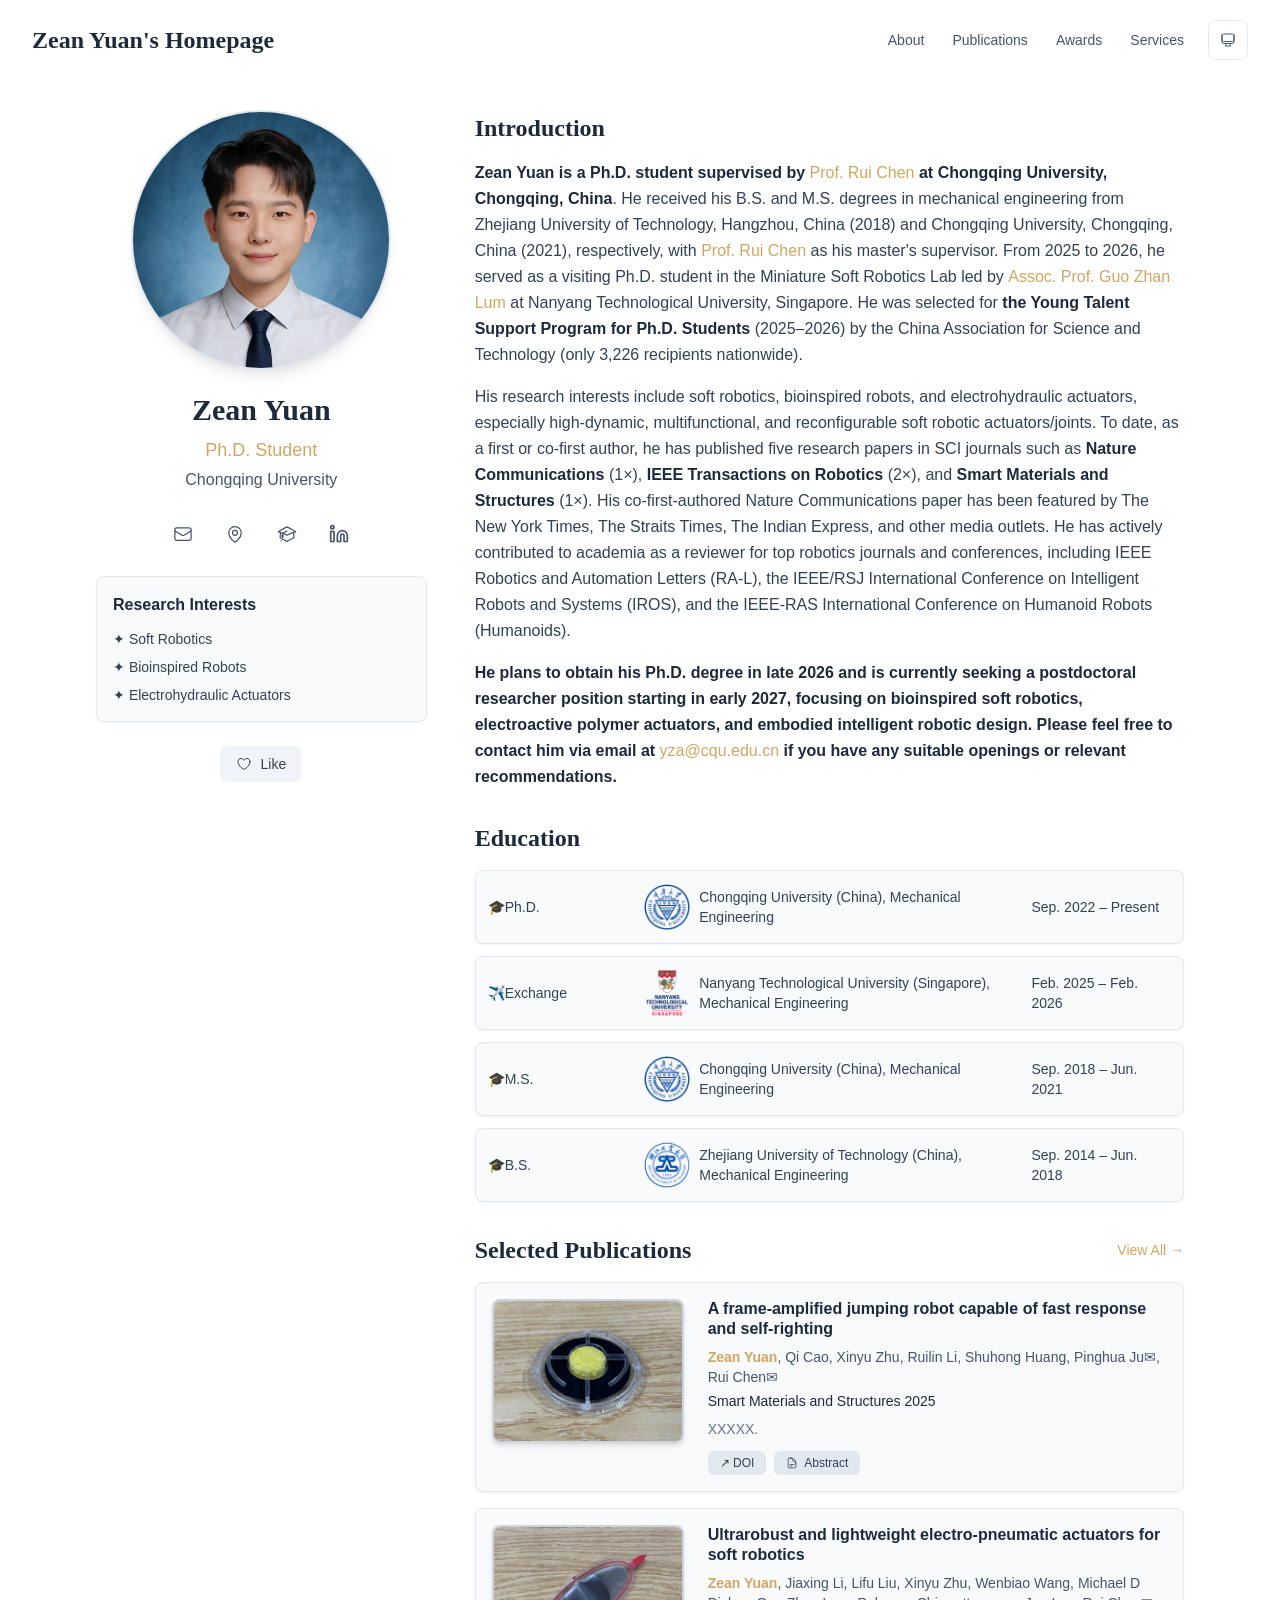
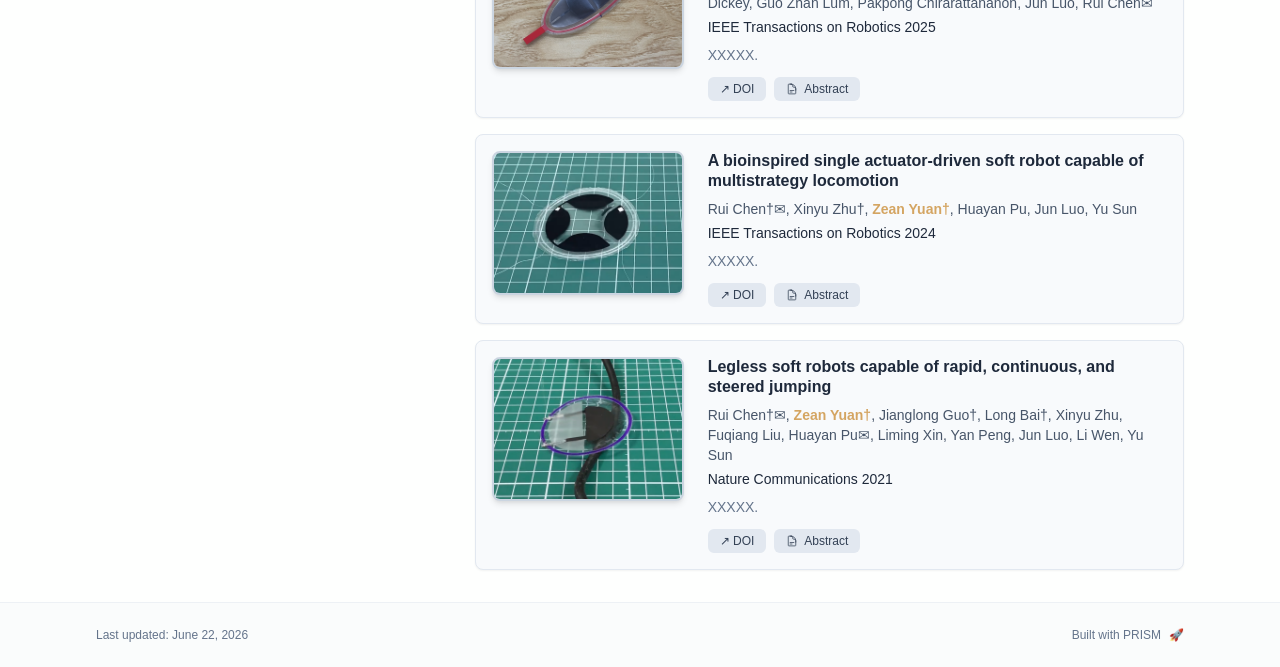
==== commit b029483d: "Add files via upload" ====
--- a/index.html
+++ b/index.html
@@ -1,4 +1,4 @@
-<!DOCTYPE html><html lang="en" class="scroll-smooth"><head><meta charSet="utf-8"/><meta name="viewport" content="width=device-width, initial-scale=1"/><link rel="preload" as="image" href="/bio.jpg"/><link rel="stylesheet" href="/_next/static/css/81787efefc031212.css" data-precedence="next"/><link rel="preload" as="script" fetchPriority="low" href="/_next/static/chunks/webpack-af78f5c2c11af041.js"/><script src="/_next/static/chunks/4bd1b696-70b6d399998de86a.js" async=""></script><script src="/_next/static/chunks/684-5aaa8290a129f299.js" async=""></script><script src="/_next/static/chunks/main-app-35674cb01717d3a2.js" async=""></script><script src="/_next/static/chunks/461-a9a5d7b05a71d978.js" async=""></script><script src="/_next/static/chunks/874-6cc630662f3664af.js" async=""></script><script src="/_next/static/chunks/291-e39730cc9327e39b.js" async=""></script><script src="/_next/static/chunks/app/layout-1c1e5804ac26b3eb.js" async=""></script><script src="/_next/static/chunks/178-595a94b9af1e67b5.js" async=""></script><script src="/_next/static/chunks/748-84df502d24ed20fb.js" async=""></script><script src="/_next/static/chunks/app/page-2768282db24d3a67.js" async=""></script><link rel="icon" href="/favicon.svg" type="image/svg+xml"/><link rel="dns-prefetch" href="https://jialeliu.com"/><link rel="preconnect" href="https://jialeliu.com" crossorigin=""/><link rel="preload" as="font" type="font/woff2" href="https://jialeliu.com/fonts/georgiab.woff2" crossorigin=""/><script>
+<!DOCTYPE html><html lang="en" class="scroll-smooth"><head><meta charSet="utf-8"/><meta name="viewport" content="width=device-width, initial-scale=1"/><link rel="preload" as="image" href="/bio.jpg"/><link rel="stylesheet" href="/_next/static/css/581835eaba1cf72e.css" data-precedence="next"/><link rel="preload" as="script" fetchPriority="low" href="/_next/static/chunks/webpack-af78f5c2c11af041.js"/><script src="/_next/static/chunks/4bd1b696-70b6d399998de86a.js" async=""></script><script src="/_next/static/chunks/684-5aaa8290a129f299.js" async=""></script><script src="/_next/static/chunks/main-app-35674cb01717d3a2.js" async=""></script><script src="/_next/static/chunks/461-a9a5d7b05a71d978.js" async=""></script><script src="/_next/static/chunks/874-6cc630662f3664af.js" async=""></script><script src="/_next/static/chunks/291-e39730cc9327e39b.js" async=""></script><script src="/_next/static/chunks/app/layout-1c1e5804ac26b3eb.js" async=""></script><script src="/_next/static/chunks/873-6d5dea4355fe7ef1.js" async=""></script><script src="/_next/static/chunks/748-67f7d98956a10f90.js" async=""></script><script src="/_next/static/chunks/app/page-9e17f573e55150af.js" async=""></script><link rel="icon" href="/favicon.svg" type="image/svg+xml"/><link rel="dns-prefetch" href="https://jialeliu.com"/><link rel="preconnect" href="https://jialeliu.com" crossorigin=""/><link rel="preload" as="font" type="font/woff2" href="https://jialeliu.com/fonts/georgiab.woff2" crossorigin=""/><script>
               try {
                 const theme = localStorage.getItem('theme-storage');
                 const parsed = theme ? JSON.parse(theme) : null;
@@ -59,4 +59,6 @@
       root.lang = 'en';
       root.setAttribute('data-locale', 'en');
     }
-  </script><title>Zean Yuan</title><meta name="description" content="Ph.D. student at Chongqing University."/><meta name="author" content="Zean Yuan"/><meta name="keywords" content="Zean Yuan,PhD,Research,Chongqing University"/><meta name="creator" content="Zean Yuan"/><meta name="publisher" content="Zean Yuan"/><meta property="og:title" content="Zean Yuan"/><meta property="og:description" content="Ph.D. student at Chongqing University."/><meta property="og:site_name" content="Zean Yuan&#x27;s Academic Website"/><meta property="og:locale" content="en_US"/><meta property="og:type" content="website"/><meta name="twitter:card" content="summary"/><meta name="twitter:title" content="Zean Yuan"/><meta name="twitter:description" content="Ph.D. student at Chongqing University."/><link rel="icon" href="/favicon.svg"/><script>document.querySelectorAll('body link[rel="icon"], body link[rel="apple-touch-icon"]').forEach(el => document.head.appendChild(el))</script><script src="/_next/static/chunks/polyfills-42372ed130431b0a.js" noModule=""></script></head><body class="font-sans antialiased"><div style="visibility:hidden"><nav class="fixed top-0 left-0 right-0 z-50" data-headlessui-state=""><div class="transition-all duration-300 ease-out bg-transparent" style="transform:translateY(-100px)"><div class="max-w-7xl mx-auto px-4 sm:px-6 lg:px-8"><div class="flex justify-between items-center h-16 lg:h-20"><div class="flex-shrink-0" tabindex="0"><a class="text-xl lg:text-2xl font-serif font-semibold text-primary hover:text-accent transition-colors duration-200" href="/">Zean Yuan</a></div><div class="hidden lg:block"><div class="ml-10 flex items-center space-x-3"><div class="relative flex items-baseline space-x-1"><a data-nav-href="/" class="relative px-3 py-2 text-sm font-medium rounded-lg transition-colors duration-150 text-primary" href="/">About</a><a data-nav-href="/publications" class="relative px-3 py-2 text-sm font-medium rounded-lg transition-colors duration-150 text-neutral-600" href="/publications/">Publications</a><a data-nav-href="/awards" class="relative px-3 py-2 text-sm font-medium rounded-lg transition-colors duration-150 text-neutral-600" href="/awards/">Awards</a><a data-nav-href="/services" class="relative px-3 py-2 text-sm font-medium rounded-lg transition-colors duration-150 text-neutral-600" href="/services/">Services</a></div><div class="flex items-center justify-center w-10 h-10 rounded-lg border border-neutral-200 dark:border-[rgba(148,163,184,0.24)] bg-background dark:bg-neutral-800"><div class="w-4 h-4 rounded-full bg-neutral-300 animate-pulse"></div></div></div></div><div class="lg:hidden flex items-center space-x-2"><div class="flex items-center justify-center w-10 h-10 rounded-lg border border-neutral-200 dark:border-[rgba(148,163,184,0.24)] bg-background dark:bg-neutral-800"><div class="w-4 h-4 rounded-full bg-neutral-300 animate-pulse"></div></div><button class="inline-flex items-center justify-center p-2 rounded-md text-neutral-600 hover:text-primary hover:bg-neutral-100 dark:hover:bg-neutral-800 focus:outline-none focus:ring-2 focus:ring-inset focus:ring-accent transition-colors duration-200" id="headlessui-disclosure-button-«R7pdb»" type="button" aria-expanded="false" data-headlessui-state=""><span class="sr-only">Open main menu</span><div><svg xmlns="http://www.w3.org/2000/svg" fill="none" viewBox="0 0 24 24" stroke-width="1.5" stroke="currentColor" aria-hidden="true" data-slot="icon" class="block h-6 w-6"><path stroke-linecap="round" stroke-linejoin="round" d="M3.75 6.75h16.5M3.75 12h16.5m-16.5 5.25h16.5"></path></svg></div></button></div></div></div></div></nav><main class="min-h-screen pt-16 lg:pt-20"><div class="max-w-6xl mx-auto px-4 sm:px-6 lg:px-8 py-8 bg-background min-h-screen"><div class="grid grid-cols-1 lg:grid-cols-3 gap-12"><div class="lg:col-span-1"><div class="sticky top-8" style="opacity:0;transform:translateY(20px)"><div class="w-64 h-64 mx-auto mb-6 rounded-2xl overflow-hidden shadow-lg hover:shadow-xl transition-all duration-200 hover:scale-105"><img alt="Zean Yuan" width="256" height="256" decoding="async" data-nimg="1" class="w-full h-full object-cover object-[32%_center]" style="color:transparent" src="/bio.jpg"/></div><div class="text-center mb-6"><h1 class="text-3xl font-serif font-bold text-primary mb-2">Zean Yuan</h1><p class="text-lg text-accent font-medium mb-1">Ph.D. Student</p><p class="text-neutral-600 mb-2">Chongqing University</p></div><div class="flex flex-wrap justify-center gap-3 sm:gap-4 mb-6 relative px-2"><div class="relative"><button class="p-2 sm:p-2 transition-colors duration-200 text-neutral-600 dark:text-neutral-400 hover:text-accent" aria-label="Email"><svg xmlns="http://www.w3.org/2000/svg" fill="none" viewBox="0 0 24 24" stroke-width="1.5" stroke="currentColor" aria-hidden="true" data-slot="icon" class="h-5 w-5"><path stroke-linecap="round" stroke-linejoin="round" d="M21.75 6.75v10.5a2.25 2.25 0 0 1-2.25 2.25h-15a2.25 2.25 0 0 1-2.25-2.25V6.75m19.5 0A2.25 2.25 0 0 0 19.5 4.5h-15a2.25 2.25 0 0 0-2.25 2.25m19.5 0v.243a2.25 2.25 0 0 1-1.07 1.916l-7.5 4.615a2.25 2.25 0 0 1-2.36 0L3.32 8.91a2.25 2.25 0 0 1-1.07-1.916V6.75"></path></svg></button></div><div class="relative"><button class="p-2 sm:p-2 transition-colors duration-200 text-neutral-600 dark:text-neutral-400 hover:text-accent" aria-label="Location"><svg xmlns="http://www.w3.org/2000/svg" fill="none" viewBox="0 0 24 24" stroke-width="1.5" stroke="currentColor" aria-hidden="true" data-slot="icon" class="h-5 w-5"><path stroke-linecap="round" stroke-linejoin="round" d="M15 10.5a3 3 0 1 1-6 0 3 3 0 0 1 6 0Z"></path><path stroke-linecap="round" stroke-linejoin="round" d="M19.5 10.5c0 7.142-7.5 11.25-7.5 11.25S4.5 17.642 4.5 10.5a7.5 7.5 0 1 1 15 0Z"></path></svg></button></div><a href="https://scholar.google.com/citations?user=y_1i8P0AAAAJ&amp;hl=zh-CN" target="_blank" rel="noopener noreferrer" class="p-2 sm:p-2 text-neutral-600 dark:text-neutral-400 hover:text-accent transition-colors duration-200" aria-label="Google Scholar"><svg xmlns="http://www.w3.org/2000/svg" fill="none" viewBox="0 0 24 24" stroke-width="1.5" stroke="currentColor" aria-hidden="true" data-slot="icon" class="h-5 w-5"><path stroke-linecap="round" stroke-linejoin="round" d="M4.26 10.147a60.438 60.438 0 0 0-.491 6.347A48.62 48.62 0 0 1 12 20.904a48.62 48.62 0 0 1 8.232-4.41 60.46 60.46 0 0 0-.491-6.347m-15.482 0a50.636 50.636 0 0 0-2.658-.813A59.906 59.906 0 0 1 12 3.493a59.903 59.903 0 0 1 10.399 5.84c-.896.248-1.783.52-2.658.814m-15.482 0A50.717 50.717 0 0 1 12 13.489a50.702 50.702 0 0 1 7.74-3.342M6.75 15a.75.75 0 1 0 0-1.5.75.75 0 0 0 0 1.5Zm0 0v-3.675A55.378 55.378 0 0 1 12 8.443m-7.007 11.55A5.981 5.981 0 0 0 6.75 15.75v-1.5"></path></svg></a><a href="https://www.linkedin.com/in/zean-yuan-351a87355/" target="_blank" rel="noopener noreferrer" class="p-2 sm:p-2 text-neutral-600 dark:text-neutral-400 hover:text-accent transition-colors duration-200" aria-label="LinkedIn"><svg xmlns="http://www.w3.org/2000/svg" width="24" height="24" viewBox="0 0 24 24" fill="none" stroke="currentColor" stroke-width="2" stroke-linecap="round" stroke-linejoin="round" class="lucide lucide-linkedin h-5 w-5" aria-hidden="true"><path d="M16 8a6 6 0 0 1 6 6v7h-4v-7a2 2 0 0 0-2-2 2 2 0 0 0-2 2v7h-4v-7a6 6 0 0 1 6-6z"></path><rect width="4" height="12" x="2" y="9"></rect><circle cx="4" cy="4" r="2"></circle></svg></a></div><div class="bg-neutral-100 dark:bg-neutral-800 rounded-lg p-4 mb-6 hover:shadow-lg transition-all duration-200 hover:scale-[1.02]"><h3 class="font-semibold text-primary mb-3">Research Interests</h3><div class="space-y-2 text-sm text-neutral-700 dark:text-neutral-500"><div>✦ Soft Robotics</div><div>✦ Bioinspired Robots</div><div>✦ Electrohydraulic Actuators</div></div></div><div class="flex justify-center"><div class="relative"><button class="flex items-center space-x-2 px-4 py-2 rounded-lg font-medium text-sm transition-all duration-200 bg-neutral-100 dark:bg-neutral-800 text-neutral-700 dark:text-neutral-500 hover:bg-red-50 dark:hover:bg-red-900/20 hover:text-red-600 dark:hover:text-red-400 cursor-pointer" tabindex="0"><svg xmlns="http://www.w3.org/2000/svg" fill="none" viewBox="0 0 24 24" stroke-width="1.5" stroke="currentColor" aria-hidden="true" data-slot="icon" class="h-4 w-4"><path stroke-linecap="round" stroke-linejoin="round" d="M21 8.25c0-2.485-2.099-4.5-4.688-4.5-1.935 0-3.597 1.126-4.312 2.733-.715-1.607-2.377-2.733-4.313-2.733C5.1 3.75 3 5.765 3 8.25c0 7.22 9 12 9 12s9-4.78 9-12Z"></path></svg><span>Like</span></button></div></div></div></div><div class="lg:col-span-2 space-y-8"><section id="about" class="scroll-mt-24 space-y-8"><section style="opacity:0;transform:translateY(20px)"><h2 class="text-2xl font-serif font-bold text-primary mb-4">Introduction</h2><div class="text-neutral-700 dark:text-neutral-600 leading-relaxed"><p class="mb-4 last:mb-0"><strong class="font-semibold text-primary">Zean Yuan is a Ph.D. student supervised by <a href="https://scholar.google.com/citations?user=mZNmVpkAAAAJ&amp;hl=zh-CN" node="[object Object]" target="_blank" rel="noopener noreferrer" class="text-accent font-medium transition-all duration-200 rounded hover:bg-accent/10 hover:shadow-sm">Prof. Rui Chen</a> at Chongqing University, Chongqing, China</strong>. He received his B.S. and M.S. degrees in mechanical engineering from Zhejiang University of Technology, Hangzhou, China (2018) and Chongqing University, Chongqing, China (2021), respectively, with <a href="https://scholar.google.com/citations?user=mZNmVpkAAAAJ&amp;hl=zh-CN" node="[object Object]" target="_blank" rel="noopener noreferrer" class="text-accent font-medium transition-all duration-200 rounded hover:bg-accent/10 hover:shadow-sm">Prof. Rui Chen</a> as his master&#x27;s supervisor. From 2025–2026, he served as a visiting PhD student in the Miniature Soft Robotics Lab led by <a href="https://dr.ntu.edu.sg/entities/person/Lum-Guo-Zhan" node="[object Object]" target="_blank" rel="noopener noreferrer" class="text-accent font-medium transition-all duration-200 rounded hover:bg-accent/10 hover:shadow-sm">Assoc. Prof. Guo Zhan Lum</a> at Nanyang Technological University, Singapore. His research interests include soft robotics, bioinspired robots, and electrohydraulic actuators, especially high-dynamic, multifunctional, and reconfigurable soft robotic actuators/joints. He was awarded <strong class="font-semibold text-primary">the Young Talent Support Program for Ph.D. Students</strong> by the China Association for Science and Technology (only 3,226 recipients nationwide). His co-first-authored <strong class="font-semibold text-primary">Nature Communications</strong> paper has been featured by The New York Times, The Straits Times, The Indian Express, and other media outlets. He actively contributes to academia as a reviewer for top robotics journals and conferences, including IEEE Robotics and Automation Letters (RA-L), the IEEE/RSJ International Conference on Intelligent Robots and Systems (IROS), and the IEEE-RAS International Conference on Humanoid Robots (Humanoids), etc.</p></div></section><section style="opacity:0;transform:translateY(20px)"><h2 class="text-2xl font-serif font-bold text-primary mb-4">Education</h2><div class="space-y-3"><div class="grid gap-4 items-center border border-neutral-200 p-3 rounded-lg" style="grid-template-columns:4fr 15fr 5fr"><span class="text-sm text-neutral-700 flex-shrink-0">Ph.D.</span><p class="text-sm text-neutral-700">Chongqing University (China), Mechanical Engineering</p><p class="text-sm text-neutral-700">Sep. 2022 – Present</p></div><div class="grid gap-4 items-center border border-neutral-200 p-3 rounded-lg" style="grid-template-columns:4fr 15fr 5fr"><span class="text-sm text-neutral-700 flex-shrink-0">Exchange</span><p class="text-sm text-neutral-700">Nanyang Technological University (Singapore), Mechanical Engineering</p><p class="text-sm text-neutral-700">Feb. 2025 – Feb. 2026</p></div><div class="grid gap-4 items-center border border-neutral-200 p-3 rounded-lg" style="grid-template-columns:4fr 15fr 5fr"><span class="text-sm text-neutral-700 flex-shrink-0">M.S.</span><p class="text-sm text-neutral-700">Chongqing University (China), Mechanical Engineering</p><p class="text-sm text-neutral-700">Sep. 2018 – Jun. 2021</p></div><div class="grid gap-4 items-center border border-neutral-200 p-3 rounded-lg" style="grid-template-columns:4fr 15fr 5fr"><span class="text-sm text-neutral-700 flex-shrink-0">B.S.</span><p class="text-sm text-neutral-700">Zhejiang University of Technology (China), Mechanical Engineering</p><p class="text-sm text-neutral-700">Sep. 2014 – Jun. 2018</p></div></div></section><section style="opacity:0;transform:translateY(20px)"><div class="flex items-center justify-between mb-4"><h2 class="text-2xl font-serif font-bold text-primary">Selected Publications</h2><a class="text-accent hover:text-accent-dark text-sm font-medium transition-all duration-200 rounded hover:bg-accent/10 hover:shadow-sm" href="/publications/">View All<!-- --> →</a></div><div class="space-y-4"><div class="bg-neutral-50 dark:bg-neutral-800 p-4 rounded-lg shadow-sm border border-neutral-200 dark:border-[rgba(148,163,184,0.24)] hover:shadow-lg transition-all duration-200 hover:scale-[1.02]" style="opacity:0;transform:translateY(20px)"><h3 class="font-semibold text-primary mb-2 leading-tight">Algorithmic Complexity of Tensor Network Contractions in Many-Body Localization</h3><p class="text-sm text-neutral-600 dark:text-neutral-500 mb-1"><span><span class=" ">Jiale Liu</span>, </span><span><span class=" ">Ada Lovelace</span><sup class="ml-0 text-neutral-600 dark:text-neutral-500">†</sup></span></p><p class="text-sm text-neutral-600 dark:text-neutral-500 mb-2">Physical Review E</p><p class="text-sm text-neutral-500 dark:text-neutral-500 line-clamp-2">Complexity analysis of tensor network contractions in MBL systems, identifying a complexity phase transition and proposing an adaptive algorithm.</p></div><div class="bg-neutral-50 dark:bg-neutral-800 p-4 rounded-lg shadow-sm border border-neutral-200 dark:border-[rgba(148,163,184,0.24)] hover:shadow-lg transition-all duration-200 hover:scale-[1.02]" style="opacity:0;transform:translateY(20px)"><h3 class="font-semibold text-primary mb-2 leading-tight">Numerical Stability Analysis of High-Order Runge-Kutta Methods in Quantum Dynamics</h3><p class="text-sm text-neutral-600 dark:text-neutral-500 mb-1"><span><span class=" ">Jiale Liu</span>, </span><span><span class=" ">Sarah O&#x27;Connor</span><sup class="ml-0 text-neutral-600 dark:text-neutral-500">†</sup></span></p><p class="text-sm text-neutral-600 dark:text-neutral-500 mb-2">Journal of Computational Physics</p><p class="text-sm text-neutral-500 dark:text-neutral-500 line-clamp-2">A rigorous analysis of numerical stability boundaries for high-order Runge-Kutta integrators in the context of time-dependent quantum mechanics.</p></div><div class="bg-neutral-50 dark:bg-neutral-800 p-4 rounded-lg shadow-sm border border-neutral-200 dark:border-[rgba(148,163,184,0.24)] hover:shadow-lg transition-all duration-200 hover:scale-[1.02]" style="opacity:0;transform:translateY(20px)"><h3 class="font-semibold text-primary mb-2 leading-tight">Monte Carlo Simulations of Phase Transitions in 2D Ising Models on Non-Euclidean Lattices</h3><p class="text-sm text-neutral-600 dark:text-neutral-500 mb-1"><span><span class=" ">Charlie Brown</span>, </span><span><span class=" ">Jiale Liu</span><sup class="ml-0 text-neutral-600 dark:text-neutral-500">†</sup></span></p><p class="text-sm text-neutral-600 dark:text-neutral-500 mb-2">2023 International Conference on Computational Physics (ICCP)</p><p class="text-sm text-neutral-500 dark:text-neutral-500 line-clamp-2">Monte Carlo study revealing mean-field-like phase transitions and critical exponent deviations for Ising models on hyperbolic non-Euclidean lattices.</p></div></div></section></section></div></div></div><!--$--><!--/$--><!--$--><!--/$--></main><footer class="border-t border-neutral-200/50 bg-neutral-50/50 dark:bg-neutral-900/50 dark:border-neutral-700/50"><div class="max-w-6xl mx-auto px-4 sm:px-6 lg:px-8 py-6"><div class="flex flex-col sm:flex-row justify-between items-center gap-2"><p class="text-xs text-neutral-500">Last updated<!-- -->: <!-- -->June 22, 2026</p><p class="text-xs text-neutral-500 flex items-center"><a href="https://github.com/xyjoey/PRISM" target="_blank" rel="noopener noreferrer">Built with PRISM</a><span class="ml-2">🚀</span></p></div></div></footer></div><script src="/_next/static/chunks/webpack-af78f5c2c11af041.js" async=""></script><script>(self.__next_f=self.__next_f||[]).push([0])</script><script>self.__next_f.push([1,"1:\"$Sreact.fragment\"\n3:I[3719,[\"461\",\"static/chunks/461-a9a5d7b05a71d978.js\",\"874\",\"static/chunks/874-6cc630662f3664af.js\",\"291\",\"static/chunks/291-e39730cc9327e39b.js\",\"177\",\"static/chunks/app/layout-1c1e5804ac26b3eb.js\"],\"ThemeProvider\"]\n4:I[310,[\"461\",\"static/chunks/461-a9a5d7b05a71d978.js\",\"874\",\"static/chunks/874-6cc630662f3664af.js\",\"291\",\"static/chunks/291-e39730cc9327e39b.js\",\"177\",\"static/chunks/app/layout-1c1e5804ac26b3eb.js\"],\"LocaleProvider\"]\n5:I[4574,[\"461\",\"static/chunks/461-a9a5d7b05a71d978.js\",\"874\",\"static/chunks/874-6cc630662f3664af.js\",\"291\",\"static/chunks/291-e39730cc9327e39b.js\",\"177\",\"static/chunks/app/layout-1c1e5804ac26b3eb.js\"],\"default\"]\n6:I[7555,[],\"\"]\n7:I[1295,[],\"\"]\n8:I[2548,[\"461\",\"static/chunks/461-a9a5d7b05a71d978.js\",\"874\",\"static/chunks/874-6cc630662f3664af.js\",\"291\",\"static/chunks/291-e39730cc9327e39b.js\",\"177\",\"static/chunks/app/layout-1c1e5804ac26b3eb.js\"],\"default\"]\n9:I[6613,[\"461\",\"static/chunks/461-a9a5d7b05a71d978.js\",\"178\",\"static/chunks/178-595a94b9af1e67b5.js\",\"874\",\"static/chunks/874-6cc630662f3664af.js\",\"748\",\"static/chunks/748-84df502d24ed20fb.js\",\"974\",\"static/chunks/app/page-2768282db24d3a67.js\"],\"default\"]\ne:I[9665,[],\"MetadataBoundary\"]\n10:I[9665,[],\"OutletBoundary\"]\n13:I[4911,[],\"AsyncMetadataOutlet\"]\n15:I[9665,[],\"ViewportBoundary\"]\n17:I[6614,[],\"\"]\n:HL[\"/_next/static/css/81787efefc031212.css\",\"style\"]\n2:T5c8,\n    try {\n      const cfg = {\"enabled\":false,\"locales\":[\"en\"],\"defaultLocale\":\"en\",\"mode\":\"fixed\",\"fixedLocale\":\"en\",\"persist\":false,\"switcher\":false,\"labels\":{\"en\":\"English\"}};\n      const storageKey = 'locale-storage';\n      const normalize = (value) =\u003e typeof value === 'string' ? value.trim().replace('_', '-').toLowerCase() : '';\n      const matchLocale = (candidate) =\u003e {\n        const normalized = normalize(candidate);\n        if (!normalized) return null;\n        if (cfg.locales.includes(normalized)) return normalized;\n        const language = normalized.split('-')[0];\n        if (cfg.locales.includes(language)) return language;\n        return null;\n"])</script><script>self.__next_f.push([1,"      };\n\n      let resolved = null;\n\n      if (!cfg.enabled) {\n        resolved = cfg.defaultLocale;\n      } else if (cfg.persist) {\n        resolved = matchLocale(localStorage.getItem(storageKey));\n      }\n\n      if (!resolved) {\n        if (cfg.mode === 'fixed') {\n          resolved = cfg.fixedLocale;\n        } else {\n          resolved = matchLocale(navigator.language);\n        }\n      }\n\n      if (!resolved) {\n        resolved = cfg.defaultLocale;\n      }\n\n      const root = document.documentElement;\n      root.lang = resolved;\n      root.setAttribute('data-locale', resolved);\n\n      if (cfg.persist) {\n        localStorage.setItem(storageKey, resolved);\n      }\n    } catch (e) {\n      const root = document.documentElement;\n      root.lang = 'en';\n      root.setAttribute('data-locale', 'en');\n    }\n  a:T5ed,**Zean Yuan is a Ph.D. student supervised by [Prof. Rui Chen](https://scholar.google.com/citations?user=mZNmVpkAAAAJ\u0026hl=zh-CN) at Chongqing University, Chongqing, China**. He received his B.S. and M.S. degrees in mechanical engineering from Zhejiang University of Technology, Hangzhou, China (2018) and Chongqing University, Chongqing, China (2021), respectively, with [Prof. Rui Chen](https://scholar.google.com/citations?user=mZNmVpkAAAAJ\u0026hl=zh-CN) as his master's supervisor. From 2025–2026, he served as a visiting PhD student in the Miniature Soft Robotics Lab led by [Assoc. Prof. Guo Zhan Lum](https://dr.ntu.edu.sg/entities/person/Lum-Guo-Zhan) at Nanyang Technological University, Singapore. His research interests include soft robotics, bioinspired robots, and electrohydraulic actuators, especially high-dynamic, multifunctional, and reconfigurable soft robotic actuators/joints. He was awarded **the Young Talent Support Program for Ph.D. Students** by the China Association for Science and Technology (only 3,226 recipients nationwide). His co-first-authored **Nature Communications** paper has been featured by The New York Times, The Straits Times, The Indian Express, and other media outlets. He actively co"])</script><script>self.__next_f.push([1,"ntributes to academia as a reviewer for top robotics journals and conferences, including IEEE Robotics and Automation Letters (RA-L), the IEEE/RSJ International Conference on Intelligent Robots and Systems (IROS), and the IEEE-RAS International Conference on Humanoid Robots (Humanoids), etc.b:T507,@article{liu2025algorithmic,\n  title = {Algorithmic Complexity of Tensor Network Contractions in Many-Body Localization},\n  author = {Jiale Liu and Ada Lovelace},\n  year = {2025},\n  month = {sep},\n  journal = {Physical Review E},\n  issn = {2470-0045},\n  publisher = {APS},\n  abstract = {Simulating the dynamics of many-body localized (MBL) systems poses a significant challenge due to the logarithmic growth of entanglement entropy. This paper analyzes the algorithmic complexity of contracting Tensor Networks, specifically Matrix Product States (MPS) and Projected Entangled Pair States (PEPS), when applied to MBL Hamiltonians. We prove that while the exact contraction is #P-complete, approximate contraction schemes based on singular value decomposition (SVD) truncation exhibit polynomial time complexity with bounded error for short-time evolution. However, we identify a \"complexity phase transition\" at the ergodic-MBL transition point, where the bond dimension required for a fixed accuracy diverges exponentially. We propose a novel adaptive bond-dimension algorithm that optimizes computational resources by exploiting the area law of entanglement in the localized phase, demonstrating superior performance on Heisenberg spin chains.},\n  doi = {10.1103/PhysRevE.112.092101}\n}c:T504,@article{liu2024stability,\n  title = {Numerical Stability Analysis of High-Order Runge-Kutta Methods in Quantum Dynamics},\n  author = {Jiale Liu and Sarah O'Connor},\n  year = {2024},\n  month = {mar},\n  journal = {Journal of Computational Physics},\n  volume = {450},\n  pages = {110832},\n  issn = {0021-9991},\n  doi = {10.1016/j.jcp.2023.110832},\n  urldate = {2024-12-02},\n  langid = {english},\n  abstract = {The precise time-evolution of quantum systems is"])</script><script>self.__next_f.push([1," a cornerstone of computational physics. This paper investigates the numerical stability of high-order Runge-Kutta (RK) methods when applied to the time-dependent Schrödinger equation. We derive rigorous stability boundaries for symplectic and non-symplectic RK integrators and demonstrate that specific implicit schemes preserve unitarity over extended simulation times. By analyzing the spectral properties of the Hamiltonian operator, we establish a relationship between the Courant-Friedrichs-Lewy (CFL) condition and the imaginary eigenvalues characteristic of quantum propagators. Our findings are validated through simulations of wave packet scattering and harmonic oscillator dynamics, showing that our proposed optimized RK coefficients significantly reduce phase error accumulation compared to standard integrators.}\n}d:T54a,@inproceedings{brown2023monte,\n  title = {Monte Carlo Simulations of Phase Transitions in 2D Ising Models on Non-Euclidean Lattices},\n  shorttitle = {Ising on Hyperbolic Planes},\n  booktitle = {2023 International Conference on Computational Physics (ICCP)},\n  author = {Charlie Brown and Jiale Liu},\n  year = {2023},\n  month = {dec},\n  pages = {45--52},\n  publisher = {APS},\n  address = {Tokyo, Japan},\n  doi = {10.1103/ICCP.2023.0045},\n  urldate = {2024-12-02},\n  isbn = {978-0-7354-2000-1},\n  abstract = {The behavior of spin systems on curved geometries offers a unique window into the interplay between topology and statistical mechanics. This study employs extensive Monte Carlo simulations to explore the phase transitions of the 2D Ising model mapped onto hyperbolic lattices (Poincaré disk). We utilize the Wolff cluster algorithm to overcome critical slowing down near the phase transition temperature. Our results indicate that the critical exponents on negatively curved surfaces deviate significantly from the standard Onsager solution for flat Euclidean lattices. Specifically, we observe a suppression of the correlation length divergence, suggesting a mean-field-like behavior induced by the expo"])</script><script>self.__next_f.push([1,"nential expansion of the lattice volume. These findings have implications for understanding quantum gravity models and holographic duality.}\n}"])</script><script>self.__next_f.push([1,"0:{\"P\":null,\"b\":\"bxXnPt67avsF9vlPU3iuU\",\"p\":\"\",\"c\":[\"\",\"\"],\"i\":false,\"f\":[[[\"\",{\"children\":[\"__PAGE__\",{}]},\"$undefined\",\"$undefined\",true],[\"\",[\"$\",\"$1\",\"c\",{\"children\":[[[\"$\",\"link\",\"0\",{\"rel\":\"stylesheet\",\"href\":\"/_next/static/css/81787efefc031212.css\",\"precedence\":\"next\",\"crossOrigin\":\"$undefined\",\"nonce\":\"$undefined\"}]],[\"$\",\"html\",null,{\"lang\":\"en\",\"className\":\"scroll-smooth\",\"suppressHydrationWarning\":true,\"children\":[[\"$\",\"head\",null,{\"children\":[[\"$\",\"link\",null,{\"rel\":\"icon\",\"href\":\"/favicon.svg\",\"type\":\"image/svg+xml\"}],[\"$\",\"link\",null,{\"rel\":\"dns-prefetch\",\"href\":\"https://jialeliu.com\"}],[\"$\",\"link\",null,{\"rel\":\"preconnect\",\"href\":\"https://jialeliu.com\",\"crossOrigin\":\"\"}],[\"$\",\"link\",null,{\"rel\":\"preload\",\"as\":\"font\",\"type\":\"font/woff2\",\"href\":\"https://jialeliu.com/fonts/georgiab.woff2\",\"crossOrigin\":\"\"}],[\"$\",\"script\",null,{\"dangerouslySetInnerHTML\":{\"__html\":\"\\n              try {\\n                const theme = localStorage.getItem('theme-storage');\\n                const parsed = theme ? JSON.parse(theme) : null;\\n                const setting = parsed?.state?.theme || 'system';\\n                const prefersDark = typeof window !== 'undefined' \u0026\u0026 window.matchMedia \u0026\u0026 window.matchMedia('(prefers-color-scheme: dark)').matches;\\n                const effective = setting === 'dark' ? 'dark' : (setting === 'light' ? 'light' : (prefersDark ? 'dark' : 'light'));\\n                var root = document.documentElement;\\n                root.classList.add(effective);\\n                root.setAttribute('data-theme', effective);\\n              } catch (e) {\\n                var root = document.documentElement;\\n                root.classList.add('light');\\n                root.setAttribute('data-theme', 'light');\\n              }\\n            \"}}],[\"$\",\"script\",null,{\"dangerouslySetInnerHTML\":{\"__html\":\"$2\"}}]]}],[\"$\",\"body\",null,{\"className\":\"font-sans antialiased\",\"children\":[\"$\",\"$L3\",null,{\"children\":[\"$\",\"$L4\",null,{\"config\":{\"enabled\":false,\"locales\":[\"en\"],\"defaultLocale\":\"en\",\"mode\":\"fixed\",\"fixedLocale\":\"en\",\"persist\":false,\"switcher\":false,\"labels\":{\"en\":\"English\"}},\"children\":[[\"$\",\"$L5\",null,{\"items\":[{\"title\":\"About\",\"type\":\"page\",\"target\":\"about\",\"href\":\"/\"},{\"title\":\"Publications\",\"type\":\"page\",\"target\":\"publications\",\"href\":\"/publications\"},{\"title\":\"Awards\",\"type\":\"page\",\"target\":\"awards\",\"href\":\"/awards\"},{\"title\":\"Services\",\"type\":\"page\",\"target\":\"services\",\"href\":\"/services\"}],\"siteTitle\":\"Zean Yuan\",\"enableOnePageMode\":false,\"i18n\":\"$0:f:0:1:1:props:children:1:props:children:1:props:children:props:children:props:config\",\"itemsByLocale\":{\"en\":[{\"title\":\"About\",\"type\":\"page\",\"target\":\"about\",\"href\":\"/\"},{\"title\":\"Publications\",\"type\":\"page\",\"target\":\"publications\",\"href\":\"/publications\"},{\"title\":\"Awards\",\"type\":\"page\",\"target\":\"awards\",\"href\":\"/awards\"},{\"title\":\"Services\",\"type\":\"page\",\"target\":\"services\",\"href\":\"/services\"}]},\"siteTitleByLocale\":{\"en\":\"Zean Yuan\"}}],[\"$\",\"main\",null,{\"className\":\"min-h-screen pt-16 lg:pt-20\",\"children\":[\"$\",\"$L6\",null,{\"parallelRouterKey\":\"children\",\"error\":\"$undefined\",\"errorStyles\":\"$undefined\",\"errorScripts\":\"$undefined\",\"template\":[\"$\",\"$L7\",null,{}],\"templateStyles\":\"$undefined\",\"templateScripts\":\"$undefined\",\"notFound\":[[[\"$\",\"title\",null,{\"children\":\"404: This page could not be found.\"}],[\"$\",\"div\",null,{\"style\":{\"fontFamily\":\"system-ui,\\\"Segoe UI\\\",Roboto,Helvetica,Arial,sans-serif,\\\"Apple Color Emoji\\\",\\\"Segoe UI Emoji\\\"\",\"height\":\"100vh\",\"textAlign\":\"center\",\"display\":\"flex\",\"flexDirection\":\"column\",\"alignItems\":\"center\",\"justifyContent\":\"center\"},\"children\":[\"$\",\"div\",null,{\"children\":[[\"$\",\"style\",null,{\"dangerouslySetInnerHTML\":{\"__html\":\"body{color:#000;background:#fff;margin:0}.next-error-h1{border-right:1px solid rgba(0,0,0,.3)}@media (prefers-color-scheme:dark){body{color:#fff;background:#000}.next-error-h1{border-right:1px solid rgba(255,255,255,.3)}}\"}}],[\"$\",\"h1\",null,{\"className\":\"next-error-h1\",\"style\":{\"display\":\"inline-block\",\"margin\":\"0 20px 0 0\",\"padding\":\"0 23px 0 0\",\"fontSize\":24,\"fontWeight\":500,\"verticalAlign\":\"top\",\"lineHeight\":\"49px\"},\"children\":404}],[\"$\",\"div\",null,{\"style\":{\"display\":\"inline-block\"},\"children\":[\"$\",\"h2\",null,{\"style\":{\"fontSize\":14,\"fontWeight\":400,\"lineHeight\":\"49px\",\"margin\":0},\"children\":\"This page could not be found.\"}]}]]}]}]],[]],\"forbidden\":\"$undefined\",\"unauthorized\":\"$undefined\"}]}],[\"$\",\"$L8\",null,{\"lastUpdated\":\"June 22, 2026\",\"lastUpdatedByLocale\":{\"en\":\"June 22, 2026\"},\"defaultLocale\":\"en\"}]]}]}]}]]}]]}],{\"children\":[\"__PAGE__\",[\"$\",\"$1\",\"c\",{\"children\":[[\"$\",\"$L9\",null,{\"dataByLocale\":{\"en\":{\"author\":{\"name\":\"Zean Yuan\",\"title\":\"Ph.D. Student\",\"institution\":\"Chongqing University\",\"avatar\":\"/bio.jpg\"},\"social\":{\"email\":\"yza@cqu.edu.cn\",\"location\":\"Chongqing, China\",\"location_details\":[\"Room 902-7, Building 2, Science Center,\",\"Chongqing University, Chongqing, China\"],\"google_scholar\":\"https://scholar.google.com/citations?user=y_1i8P0AAAAJ\u0026hl=zh-CN\",\"linkedin\":\"https://www.linkedin.com/in/zean-yuan-351a87355/\"},\"features\":{\"enable_likes\":true,\"enable_one_page_mode\":false},\"enableOnePageMode\":false,\"researchInterests\":[\"✦ Soft Robotics\",\"✦ Bioinspired Robots\",\"✦ Electrohydraulic Actuators\"],\"pagesToShow\":[{\"type\":\"about\",\"id\":\"about\",\"sections\":[{\"id\":\"about\",\"type\":\"markdown\",\"source\":\"bio.md\",\"title\":\"Introduction\",\"content\":\"$a\"},{\"id\":\"education\",\"type\":\"list\",\"title\":\"Education\",\"source\":\"education.toml\",\"items\":[{\"date\":\"Ph.D.\",\"content\":\"Chongqing University (China), Mechanical Engineering\",\"content2\":\"Sep. 2022 – Present\"},{\"date\":\"Exchange\",\"content\":\"Nanyang Technological University (Singapore), Mechanical Engineering\",\"content2\":\"Feb. 2025 – Feb. 2026\"},{\"date\":\"M.S.\",\"content\":\"Chongqing University (China), Mechanical Engineering\",\"content2\":\"Sep. 2018 – Jun. 2021\"},{\"date\":\"B.S.\",\"content\":\"Zhejiang University of Technology (China), Mechanical Engineering\",\"content2\":\"Sep. 2014 – Jun. 2018\"}]},{\"id\":\"featured_publications\",\"type\":\"publications\",\"title\":\"Selected Publications\",\"filter\":\"selected\",\"limit\":5,\"publications\":[{\"id\":\"liu2025algorithmic\",\"title\":\"Algorithmic Complexity of Tensor Network Contractions in Many-Body Localization\",\"titleNodes\":[{\"type\":\"text\",\"text\":\"Algorithmic Complexity of Tensor Network Contractions in Many-Body Localization\"}],\"authors\":[{\"name\":\"Jiale Liu\",\"isHighlighted\":false,\"isCorresponding\":false,\"isCoAuthor\":false},{\"name\":\"Ada Lovelace\",\"isHighlighted\":false,\"isCorresponding\":true,\"isCoAuthor\":false}],\"year\":2025,\"month\":\"9\",\"type\":\"journal\",\"status\":\"published\",\"tags\":[\"Tensor Networks\",\"Many-Body Localization\",\"Complexity Theory\",\"Quantum Information\"],\"keywords\":\"$0:f:0:1:2:children:1:props:children:0:props:dataByLocale:en:pagesToShow:0:sections:2:publications:0:tags\",\"researchArea\":\"quantum-computing\",\"journal\":\"Physical Review E\",\"conference\":\"\",\"doi\":\"10.1103/PhysRevE.112.092101\",\"code\":\"https://github.com/xyjoey/PRISM\",\"abstract\":\"Simulating the dynamics of many-body localized (MBL) systems poses a significant challenge due to the logarithmic growth of entanglement entropy. This paper analyzes the algorithmic complexity of contracting Tensor Networks, specifically Matrix Product States (MPS) and Projected Entangled Pair States (PEPS), when applied to MBL Hamiltonians. We prove that while the exact contraction is #P-complete, approximate contraction schemes based on singular value decomposition (SVD) truncation exhibit polynomial time complexity with bounded error for short-time evolution. However, we identify a \\\"complexity phase transition\\\" at the ergodic-MBL transition point, where the bond dimension required for a fixed accuracy diverges exponentially. We propose a novel adaptive bond-dimension algorithm that optimizes computational resources by exploiting the area law of entanglement in the localized phase, demonstrating superior performance on Heisenberg spin chains.\",\"description\":\"Complexity analysis of tensor network contractions in MBL systems, identifying a complexity phase transition and proposing an adaptive algorithm.\",\"selected\":true,\"bibtex\":\"$b\"},{\"id\":\"liu2024stability\",\"title\":\"Numerical Stability Analysis of High-Order Runge-Kutta Methods in Quantum Dynamics\",\"titleNodes\":[{\"type\":\"text\",\"text\":\"Numerical Stability Analysis of High-Order Runge-Kutta Methods in Quantum Dynamics\"}],\"authors\":[{\"name\":\"Jiale Liu\",\"isHighlighted\":false,\"isCorresponding\":false,\"isCoAuthor\":false},{\"name\":\"Sarah O'Connor\",\"isHighlighted\":false,\"isCorresponding\":true,\"isCoAuthor\":false}],\"year\":2024,\"month\":\"3\",\"type\":\"journal\",\"status\":\"published\",\"tags\":[\"Computational Physics\",\"Quantum Dynamics\",\"Numerical Analysis\",\"Runge-Kutta Methods\"],\"keywords\":\"$0:f:0:1:2:children:1:props:children:0:props:dataByLocale:en:pagesToShow:0:sections:2:publications:1:tags\",\"researchArea\":\"quantum-computing\",\"journal\":\"Journal of Computational Physics\",\"conference\":\"\",\"volume\":\"450\",\"pages\":\"110832\",\"doi\":\"10.1016/j.jcp.2023.110832\",\"abstract\":\"The precise time-evolution of quantum systems is a cornerstone of computational physics. This paper investigates the numerical stability of high-order Runge-Kutta (RK) methods when applied to the time-dependent Schrödinger equation. We derive rigorous stability boundaries for symplectic and non-symplectic RK integrators and demonstrate that specific implicit schemes preserve unitarity over extended simulation times. By analyzing the spectral properties of the Hamiltonian operator, we establish a relationship between the Courant-Friedrichs-Lewy (CFL) condition and the imaginary eigenvalues characteristic of quantum propagators. Our findings are validated through simulations of wave packet scattering and harmonic oscillator dynamics, showing that our proposed optimized RK coefficients significantly reduce phase error accumulation compared to standard integrators.\",\"description\":\"A rigorous analysis of numerical stability boundaries for high-order Runge-Kutta integrators in the context of time-dependent quantum mechanics.\",\"selected\":true,\"bibtex\":\"$c\"},{\"id\":\"brown2023monte\",\"title\":\"Monte Carlo Simulations of Phase Transitions in 2D Ising Models on Non-Euclidean Lattices\",\"titleNodes\":[{\"type\":\"text\",\"text\":\"Monte Carlo Simulations of Phase Transitions in 2D Ising Models on Non-Euclidean Lattices\"}],\"authors\":[{\"name\":\"Charlie Brown\",\"isHighlighted\":false,\"isCorresponding\":false,\"isCoAuthor\":false},{\"name\":\"Jiale Liu\",\"isHighlighted\":false,\"isCorresponding\":true,\"isCoAuthor\":false}],\"year\":2023,\"month\":\"12\",\"type\":\"conference\",\"status\":\"published\",\"tags\":[\"Statistical Mechanics\",\"Monte Carlo Simulation\",\"Ising Model\",\"Non-Euclidean Geometry\"],\"keywords\":\"$0:f:0:1:2:children:1:props:children:0:props:dataByLocale:en:pagesToShow:0:sections:2:publications:2:tags\",\"researchArea\":\"machine-learning\",\"journal\":\"\",\"conference\":\"2023 International Conference on Computational Physics (ICCP)\",\"pages\":\"45--52\",\"doi\":\"10.1103/ICCP.2023.0045\",\"abstract\":\"The behavior of spin systems on curved geometries offers a unique window into the interplay between topology and statistical mechanics. This study employs extensive Monte Carlo simulations to explore the phase transitions of the 2D Ising model mapped onto hyperbolic lattices (Poincaré disk). We utilize the Wolff cluster algorithm to overcome critical slowing down near the phase transition temperature. Our results indicate that the critical exponents on negatively curved surfaces deviate significantly from the standard Onsager solution for flat Euclidean lattices. Specifically, we observe a suppression of the correlation length divergence, suggesting a mean-field-like behavior induced by the exponential expansion of the lattice volume. These findings have implications for understanding quantum gravity models and holographic duality.\",\"description\":\"Monte Carlo study revealing mean-field-like phase transitions and critical exponent deviations for Ising models on hyperbolic non-Euclidean lattices.\",\"selected\":true,\"preview\":\"example.png\",\"bibtex\":\"$d\"}]}]}]}},\"defaultLocale\":\"en\"}],[\"$\",\"$Le\",null,{\"children\":\"$Lf\"}],null,[\"$\",\"$L10\",null,{\"children\":[\"$L11\",\"$L12\",[\"$\",\"$L13\",null,{\"promise\":\"$@14\"}]]}]]}],{},null,false]},null,false],[\"$\",\"$1\",\"h\",{\"children\":[null,[\"$\",\"$1\",\"Qlnfd6VymQo6I_KvaICPt\",{\"children\":[[\"$\",\"$L15\",null,{\"children\":\"$L16\"}],null]}],null]}],false]],\"m\":\"$undefined\",\"G\":[\"$17\",\"$undefined\"],\"s\":false,\"S\":true}\n"])</script><script>self.__next_f.push([1,"18:\"$Sreact.suspense\"\n19:I[4911,[],\"AsyncMetadata\"]\nf:[\"$\",\"$18\",null,{\"fallback\":null,\"children\":[\"$\",\"$L19\",null,{\"promise\":\"$@1a\"}]}]\n"])</script><script>self.__next_f.push([1,"12:null\n"])</script><script>self.__next_f.push([1,"16:[[\"$\",\"meta\",\"0\",{\"charSet\":\"utf-8\"}],[\"$\",\"meta\",\"1\",{\"name\":\"viewport\",\"content\":\"width=device-width, initial-scale=1\"}]]\n11:null\n"])</script><script>self.__next_f.push([1,"1a:{\"metadata\":[[\"$\",\"title\",\"0\",{\"children\":\"Zean Yuan\"}],[\"$\",\"meta\",\"1\",{\"name\":\"description\",\"content\":\"Ph.D. student at Chongqing University.\"}],[\"$\",\"meta\",\"2\",{\"name\":\"author\",\"content\":\"Zean Yuan\"}],[\"$\",\"meta\",\"3\",{\"name\":\"keywords\",\"content\":\"Zean Yuan,PhD,Research,Chongqing University\"}],[\"$\",\"meta\",\"4\",{\"name\":\"creator\",\"content\":\"Zean Yuan\"}],[\"$\",\"meta\",\"5\",{\"name\":\"publisher\",\"content\":\"Zean Yuan\"}],[\"$\",\"meta\",\"6\",{\"property\":\"og:title\",\"content\":\"Zean Yuan\"}],[\"$\",\"meta\",\"7\",{\"property\":\"og:description\",\"content\":\"Ph.D. student at Chongqing University.\"}],[\"$\",\"meta\",\"8\",{\"property\":\"og:site_name\",\"content\":\"Zean Yuan's Academic Website\"}],[\"$\",\"meta\",\"9\",{\"property\":\"og:locale\",\"content\":\"en_US\"}],[\"$\",\"meta\",\"10\",{\"property\":\"og:type\",\"content\":\"website\"}],[\"$\",\"meta\",\"11\",{\"name\":\"twitter:card\",\"content\":\"summary\"}],[\"$\",\"meta\",\"12\",{\"name\":\"twitter:title\",\"content\":\"Zean Yuan\"}],[\"$\",\"meta\",\"13\",{\"name\":\"twitter:description\",\"content\":\"Ph.D. student at Chongqing University.\"}],[\"$\",\"link\",\"14\",{\"rel\":\"icon\",\"href\":\"/favicon.svg\"}]],\"error\":null,\"digest\":\"$undefined\"}\n14:{\"metadata\":\"$1a:metadata\",\"error\":null,\"digest\":\"$undefined\"}\n"])</script></body></html>+  </script><title>Zean Yuan&#x27;s Homepage</title><meta name="description" content="Ph.D. student at Chongqing University."/><meta name="author" content="Zean Yuan"/><meta name="keywords" content="Zean Yuan,PhD,Research,Chongqing University"/><meta name="creator" content="Zean Yuan"/><meta name="publisher" content="Zean Yuan"/><meta property="og:title" content="Zean Yuan&#x27;s Homepage"/><meta property="og:description" content="Ph.D. student at Chongqing University."/><meta property="og:site_name" content="Zean Yuan&#x27;s Academic Website"/><meta property="og:locale" content="en_US"/><meta property="og:type" content="website"/><meta name="twitter:card" content="summary"/><meta name="twitter:title" content="Zean Yuan&#x27;s Homepage"/><meta name="twitter:description" content="Ph.D. student at Chongqing University."/><link rel="icon" href="/favicon.svg"/><script>document.querySelectorAll('body link[rel="icon"], body link[rel="apple-touch-icon"]').forEach(el => document.head.appendChild(el))</script><script src="/_next/static/chunks/polyfills-42372ed130431b0a.js" noModule=""></script></head><body class="font-sans antialiased"><div style="visibility:hidden"><nav class="fixed top-0 left-0 right-0 z-50" data-headlessui-state=""><div class="transition-all duration-300 ease-out bg-transparent" style="transform:translateY(-100px)"><div class="max-w-7xl mx-auto px-4 sm:px-6 lg:px-8"><div class="flex justify-between items-center h-16 lg:h-20"><div class="flex-shrink-0" tabindex="0"><a class="text-xl lg:text-2xl font-serif font-semibold text-primary hover:text-accent transition-colors duration-200" href="/">Zean Yuan&#x27;s Homepage</a></div><div class="hidden lg:block"><div class="ml-10 flex items-center space-x-3"><div class="relative flex items-baseline space-x-1"><a data-nav-href="/" class="relative px-3 py-2 text-sm font-medium rounded-lg transition-colors duration-150 text-primary" href="/">About</a><a data-nav-href="/publications" class="relative px-3 py-2 text-sm font-medium rounded-lg transition-colors duration-150 text-neutral-600" href="/publications/">Publications</a><a data-nav-href="/awards" class="relative px-3 py-2 text-sm font-medium rounded-lg transition-colors duration-150 text-neutral-600" href="/awards/">Awards</a><a data-nav-href="/services" class="relative px-3 py-2 text-sm font-medium rounded-lg transition-colors duration-150 text-neutral-600" href="/services/">Services</a></div><div class="flex items-center justify-center w-10 h-10 rounded-lg border border-neutral-200 dark:border-[rgba(148,163,184,0.24)] bg-background dark:bg-neutral-800"><div class="w-4 h-4 rounded-full bg-neutral-300 animate-pulse"></div></div></div></div><div class="lg:hidden flex items-center space-x-2"><div class="flex items-center justify-center w-10 h-10 rounded-lg border border-neutral-200 dark:border-[rgba(148,163,184,0.24)] bg-background dark:bg-neutral-800"><div class="w-4 h-4 rounded-full bg-neutral-300 animate-pulse"></div></div><button class="inline-flex items-center justify-center p-2 rounded-md text-neutral-600 hover:text-primary hover:bg-neutral-100 dark:hover:bg-neutral-800 focus:outline-none focus:ring-2 focus:ring-inset focus:ring-accent transition-colors duration-200" id="headlessui-disclosure-button-«R7pdb»" type="button" aria-expanded="false" data-headlessui-state=""><span class="sr-only">Open main menu</span><div><svg xmlns="http://www.w3.org/2000/svg" fill="none" viewBox="0 0 24 24" stroke-width="1.5" stroke="currentColor" aria-hidden="true" data-slot="icon" class="block h-6 w-6"><path stroke-linecap="round" stroke-linejoin="round" d="M3.75 6.75h16.5M3.75 12h16.5m-16.5 5.25h16.5"></path></svg></div></button></div></div></div></div></nav><main class="min-h-screen pt-16 lg:pt-20"><div class="max-w-6xl mx-auto px-4 sm:px-6 lg:px-8 py-8 bg-background min-h-screen"><div class="grid grid-cols-1 lg:grid-cols-3 gap-12"><div class="lg:col-span-1"><div class="sticky top-8" style="opacity:0;transform:translateY(20px)"><div class="w-64 h-64 mx-auto mb-6 rounded-full overflow-hidden shadow-lg ring-2 ring-neutral-200 dark:ring-neutral-700 hover:shadow-xl transition-all duration-200 hover:scale-105"><img alt="Zean Yuan" width="256" height="256" decoding="async" data-nimg="1" class="w-full h-full object-cover object-[32%_center]" style="color:transparent" src="/bio.jpg"/></div><div class="text-center mb-6"><h1 class="text-3xl font-serif font-bold text-primary mb-2">Zean Yuan</h1><p class="text-lg text-accent font-medium mb-1">Ph.D. Student</p><p class="text-neutral-600 mb-2">Chongqing University</p></div><div class="flex flex-wrap justify-center gap-3 sm:gap-4 mb-6 relative px-2"><div class="relative"><button class="p-2 sm:p-2 transition-colors duration-200 text-neutral-600 dark:text-neutral-400 hover:text-accent" aria-label="Email"><svg xmlns="http://www.w3.org/2000/svg" fill="none" viewBox="0 0 24 24" stroke-width="1.5" stroke="currentColor" aria-hidden="true" data-slot="icon" class="h-5 w-5"><path stroke-linecap="round" stroke-linejoin="round" d="M21.75 6.75v10.5a2.25 2.25 0 0 1-2.25 2.25h-15a2.25 2.25 0 0 1-2.25-2.25V6.75m19.5 0A2.25 2.25 0 0 0 19.5 4.5h-15a2.25 2.25 0 0 0-2.25 2.25m19.5 0v.243a2.25 2.25 0 0 1-1.07 1.916l-7.5 4.615a2.25 2.25 0 0 1-2.36 0L3.32 8.91a2.25 2.25 0 0 1-1.07-1.916V6.75"></path></svg></button></div><div class="relative"><button class="p-2 sm:p-2 transition-colors duration-200 text-neutral-600 dark:text-neutral-400 hover:text-accent" aria-label="Location"><svg xmlns="http://www.w3.org/2000/svg" fill="none" viewBox="0 0 24 24" stroke-width="1.5" stroke="currentColor" aria-hidden="true" data-slot="icon" class="h-5 w-5"><path stroke-linecap="round" stroke-linejoin="round" d="M15 10.5a3 3 0 1 1-6 0 3 3 0 0 1 6 0Z"></path><path stroke-linecap="round" stroke-linejoin="round" d="M19.5 10.5c0 7.142-7.5 11.25-7.5 11.25S4.5 17.642 4.5 10.5a7.5 7.5 0 1 1 15 0Z"></path></svg></button></div><a href="https://scholar.google.com/citations?user=y_1i8P0AAAAJ&amp;hl=zh-CN" target="_blank" rel="noopener noreferrer" class="p-2 sm:p-2 text-neutral-600 dark:text-neutral-400 hover:text-accent transition-colors duration-200" aria-label="Google Scholar"><svg xmlns="http://www.w3.org/2000/svg" fill="none" viewBox="0 0 24 24" stroke-width="1.5" stroke="currentColor" aria-hidden="true" data-slot="icon" class="h-5 w-5"><path stroke-linecap="round" stroke-linejoin="round" d="M4.26 10.147a60.438 60.438 0 0 0-.491 6.347A48.62 48.62 0 0 1 12 20.904a48.62 48.62 0 0 1 8.232-4.41 60.46 60.46 0 0 0-.491-6.347m-15.482 0a50.636 50.636 0 0 0-2.658-.813A59.906 59.906 0 0 1 12 3.493a59.903 59.903 0 0 1 10.399 5.84c-.896.248-1.783.52-2.658.814m-15.482 0A50.717 50.717 0 0 1 12 13.489a50.702 50.702 0 0 1 7.74-3.342M6.75 15a.75.75 0 1 0 0-1.5.75.75 0 0 0 0 1.5Zm0 0v-3.675A55.378 55.378 0 0 1 12 8.443m-7.007 11.55A5.981 5.981 0 0 0 6.75 15.75v-1.5"></path></svg></a><a href="https://www.linkedin.com/in/zean-yuan-351a87355/" target="_blank" rel="noopener noreferrer" class="p-2 sm:p-2 text-neutral-600 dark:text-neutral-400 hover:text-accent transition-colors duration-200" aria-label="LinkedIn"><svg xmlns="http://www.w3.org/2000/svg" width="24" height="24" viewBox="0 0 24 24" fill="none" stroke="currentColor" stroke-width="2" stroke-linecap="round" stroke-linejoin="round" class="lucide lucide-linkedin h-5 w-5" aria-hidden="true"><path d="M16 8a6 6 0 0 1 6 6v7h-4v-7a2 2 0 0 0-2-2 2 2 0 0 0-2 2v7h-4v-7a6 6 0 0 1 6-6z"></path><rect width="4" height="12" x="2" y="9"></rect><circle cx="4" cy="4" r="2"></circle></svg></a></div><div class="p-4 mb-6 bg-neutral-50 dark:bg-neutral-800 p-3 rounded-lg shadow-sm border border-neutral-200 dark:border-[rgba(148,163,184,0.24)] hover:shadow-lg transition-all duration-200 hover:scale-[1.02]"><h3 class="font-semibold text-primary mb-3">Research Interests</h3><div class="space-y-2 text-sm text-neutral-700 dark:text-neutral-500"><div>✦ Soft Robotics</div><div>✦ Bioinspired Robots</div><div>✦ Electrohydraulic Actuators</div></div></div><div class="flex justify-center"><div class="relative"><button class="flex items-center space-x-2 px-4 py-2 rounded-lg font-medium text-sm transition-all duration-200 bg-neutral-100 dark:bg-neutral-800 text-neutral-700 dark:text-neutral-500 hover:bg-red-50 dark:hover:bg-red-900/20 hover:text-red-600 dark:hover:text-red-400 cursor-pointer" tabindex="0"><svg xmlns="http://www.w3.org/2000/svg" fill="none" viewBox="0 0 24 24" stroke-width="1.5" stroke="currentColor" aria-hidden="true" data-slot="icon" class="h-4 w-4"><path stroke-linecap="round" stroke-linejoin="round" d="M21 8.25c0-2.485-2.099-4.5-4.688-4.5-1.935 0-3.597 1.126-4.312 2.733-.715-1.607-2.377-2.733-4.313-2.733C5.1 3.75 3 5.765 3 8.25c0 7.22 9 12 9 12s9-4.78 9-12Z"></path></svg><span>Like</span></button></div></div></div></div><div class="lg:col-span-2 space-y-8"><section id="about" class="scroll-mt-24 space-y-8"><section style="opacity:0;transform:translateY(20px)"><h2 class="text-2xl font-serif font-bold text-primary mb-4">Introduction</h2><div class="text-neutral-700 dark:text-neutral-600 leading-relaxed"><p class="mb-4 last:mb-0"><strong class="font-semibold text-primary">Zean Yuan is a Ph.D. student supervised by <a href="https://scholar.google.com/citations?user=mZNmVpkAAAAJ&amp;hl=zh-CN" node="[object Object]" target="_blank" rel="noopener noreferrer" class="text-accent font-medium transition-all duration-200 rounded hover:bg-accent/10 hover:shadow-sm">Prof. Rui Chen</a> at Chongqing University, Chongqing, China</strong>. He received his B.S. and M.S. degrees in mechanical engineering from Zhejiang University of Technology, Hangzhou, China (2018) and Chongqing University, Chongqing, China (2021), respectively, with <a href="https://scholar.google.com/citations?user=mZNmVpkAAAAJ&amp;hl=zh-CN" node="[object Object]" target="_blank" rel="noopener noreferrer" class="text-accent font-medium transition-all duration-200 rounded hover:bg-accent/10 hover:shadow-sm">Prof. Rui Chen</a> as his master&#x27;s supervisor. From 2025 to 2026, he served as a visiting Ph.D. student in the Miniature Soft Robotics Lab led by <a href="https://dr.ntu.edu.sg/entities/person/Lum-Guo-Zhan" node="[object Object]" target="_blank" rel="noopener noreferrer" class="text-accent font-medium transition-all duration-200 rounded hover:bg-accent/10 hover:shadow-sm">Assoc. Prof. Guo Zhan Lum</a> at Nanyang Technological University, Singapore. He was selected for <strong class="font-semibold text-primary">the Young Talent Support Program for Ph.D. Students</strong> (2025–2026) by the China Association for Science and Technology (only 3,226 recipients nationwide).</p>
+<p class="mb-4 last:mb-0">His research interests include soft robotics, bioinspired robots, and electrohydraulic actuators, especially high-dynamic, multifunctional, and reconfigurable soft robotic actuators/joints. To date, as a first or co-first author, he has published five research papers in SCI journals such as <strong class="font-semibold text-primary">Nature Communications</strong> (1×), <strong class="font-semibold text-primary">IEEE Transactions on Robotics</strong> (2×), and <strong class="font-semibold text-primary">Smart Materials and Structures</strong> (1×). His co-first-authored Nature Communications paper has been featured by The New York Times, The Straits Times, The Indian Express, and other media outlets. He has actively contributed to academia as a reviewer for top robotics journals and conferences, including IEEE Robotics and Automation Letters (RA-L), the IEEE/RSJ International Conference on Intelligent Robots and Systems (IROS), and the IEEE-RAS International Conference on Humanoid Robots (Humanoids).</p>
+<p class="mb-4 last:mb-0"><strong class="font-semibold text-primary">He plans to obtain his Ph.D. degree in late 2026 and is currently seeking a postdoctoral researcher position starting in early 2027, focusing on bioinspired soft robotics, electroactive polymer actuators, and embodied intelligent robotic design. Please feel free to contact him via email at <a href="mailto:yza@cqu.edu.cn" node="[object Object]" target="_blank" rel="noopener noreferrer" class="text-accent font-medium transition-all duration-200 rounded hover:bg-accent/10 hover:shadow-sm">yza@cqu.edu.cn</a> if you have any suitable openings or relevant recommendations.</strong></p></div></section><section style="opacity:0;transform:translateY(20px)"><h2 class="text-2xl font-serif font-bold text-primary mb-4">Education</h2><div class="space-y-3"><div class="grid gap-4 items-center bg-neutral-50 dark:bg-neutral-800 p-3 rounded-lg shadow-sm border border-neutral-200 dark:border-[rgba(148,163,184,0.24)] hover:shadow-lg transition-all duration-200 hover:scale-[1.02]" style="grid-template-columns:6fr 16fr 6fr;opacity:0;transform:translateY(20px)"><span class="text-sm text-neutral-700 flex-shrink-0">🎓Ph.D.</span><div class="flex items-center gap-2"><div class="w-12 h-12 relative flex-shrink-0"><img alt="icon" loading="lazy" decoding="async" data-nimg="fill" class="object-contain" style="position:absolute;height:100%;width:100%;left:0;top:0;right:0;bottom:0;color:transparent" src="/news/cqu.png"/></div><p class="text-sm text-neutral-700">Chongqing University (China), Mechanical Engineering</p></div><p class="text-sm text-neutral-700">Sep. 2022 – Present</p></div><div class="grid gap-4 items-center bg-neutral-50 dark:bg-neutral-800 p-3 rounded-lg shadow-sm border border-neutral-200 dark:border-[rgba(148,163,184,0.24)] hover:shadow-lg transition-all duration-200 hover:scale-[1.02]" style="grid-template-columns:6fr 16fr 6fr;opacity:0;transform:translateY(20px)"><span class="text-sm text-neutral-700 flex-shrink-0">✈️Exchange</span><div class="flex items-center gap-2"><div class="w-12 h-12 relative flex-shrink-0"><img alt="icon" loading="lazy" decoding="async" data-nimg="fill" class="object-contain" style="position:absolute;height:100%;width:100%;left:0;top:0;right:0;bottom:0;color:transparent" src="/news/ntu.png"/></div><p class="text-sm text-neutral-700">Nanyang Technological University (Singapore), Mechanical Engineering</p></div><p class="text-sm text-neutral-700">Feb. 2025 – Feb. 2026</p></div><div class="grid gap-4 items-center bg-neutral-50 dark:bg-neutral-800 p-3 rounded-lg shadow-sm border border-neutral-200 dark:border-[rgba(148,163,184,0.24)] hover:shadow-lg transition-all duration-200 hover:scale-[1.02]" style="grid-template-columns:6fr 16fr 6fr;opacity:0;transform:translateY(20px)"><span class="text-sm text-neutral-700 flex-shrink-0">🎓M.S.</span><div class="flex items-center gap-2"><div class="w-12 h-12 relative flex-shrink-0"><img alt="icon" loading="lazy" decoding="async" data-nimg="fill" class="object-contain" style="position:absolute;height:100%;width:100%;left:0;top:0;right:0;bottom:0;color:transparent" src="/news/cqu.png"/></div><p class="text-sm text-neutral-700">Chongqing University (China), Mechanical Engineering</p></div><p class="text-sm text-neutral-700">Sep. 2018 – Jun. 2021</p></div><div class="grid gap-4 items-center bg-neutral-50 dark:bg-neutral-800 p-3 rounded-lg shadow-sm border border-neutral-200 dark:border-[rgba(148,163,184,0.24)] hover:shadow-lg transition-all duration-200 hover:scale-[1.02]" style="grid-template-columns:6fr 16fr 6fr;opacity:0;transform:translateY(20px)"><span class="text-sm text-neutral-700 flex-shrink-0">🎓B.S.</span><div class="flex items-center gap-2"><div class="w-12 h-12 relative flex-shrink-0"><img alt="icon" loading="lazy" decoding="async" data-nimg="fill" class="object-contain" style="position:absolute;height:100%;width:100%;left:0;top:0;right:0;bottom:0;color:transparent" src="/news/zjut.png"/></div><p class="text-sm text-neutral-700">Zhejiang University of Technology (China), Mechanical Engineering</p></div><p class="text-sm text-neutral-700">Sep. 2014 – Jun. 2018</p></div></div></section><section style="opacity:0;transform:translateY(20px)"><div class="flex items-center justify-between mb-4"><h2 class="text-2xl font-serif font-bold text-primary">Selected Publications</h2><a class="text-accent hover:text-accent-dark text-sm font-medium transition-all duration-200 rounded hover:bg-accent/10 hover:shadow-sm" href="/publications/">View All<!-- --> →</a></div><div class="space-y-4"><div class="bg-neutral-50 dark:bg-neutral-800 p-4 rounded-lg shadow-sm border border-neutral-200 dark:border-[rgba(148,163,184,0.24)] hover:shadow-lg transition-all duration-200 hover:scale-[1.02]" style="opacity:0;transform:translateY(20px)"><div class="flex flex-col md:flex-row gap-6"><div class="w-full md:w-48 flex-shrink-0"><div class="aspect-[4/3] relative rounded-lg overflow-hidden bg-neutral-100 dark:bg-neutral-800 border-2 border-neutral-300 dark:border-neutral-600 shadow-md"><img alt="A frame-amplified jumping robot capable of fast response and self-righting" loading="lazy" decoding="async" data-nimg="fill" class="object-cover" style="position:absolute;height:100%;width:100%;left:0;top:0;right:0;bottom:0;color:transparent" src="/papers/paper-14.png"/></div></div><div class="flex-grow"><h3 class="font-semibold text-primary mb-2 leading-tight">A frame-amplified jumping robot capable of fast response and self-righting</h3><p class="text-sm text-neutral-600 dark:text-neutral-500 mb-1"><span><span class="font-semibold text-accent ">Zean Yuan</span>, </span><span><span class=" ">Qi Cao</span>, </span><span><span class=" ">Xinyu Zhu</span>, </span><span><span class=" ">Ruilin Li</span>, </span><span><span class=" ">Shuhong Huang</span>, </span><span><span class=" ">Pinghua Ju✉</span>, </span><span><span class=" ">Rui Chen✉</span></span></p><p class="text-sm font-medium text-neutral-800 dark:text-neutral-600 mb-2">Smart Materials and Structures<!-- --> <!-- -->2025</p><p class="text-sm text-neutral-500 dark:text-neutral-500 line-clamp-2 mb-3">XXXXX.</p><div class="flex flex-wrap gap-2 mt-auto"><a href="https://doi.org/10.1088/1361-665X/ae1eba" target="_blank" rel="noopener noreferrer" class="inline-flex items-center px-3 py-1 rounded-md text-xs font-medium bg-neutral-200 dark:bg-neutral-300 text-neutral-700 dark:text-white hover:bg-accent hover:text-white transition-colors">↗ DOI</a><button class="inline-flex items-center px-3 py-1 rounded-md text-xs font-medium transition-colors bg-neutral-200 dark:bg-neutral-300 text-neutral-700 dark:text-white hover:bg-accent hover:text-white"><svg xmlns="http://www.w3.org/2000/svg" fill="none" viewBox="0 0 24 24" stroke-width="1.5" stroke="currentColor" aria-hidden="true" data-slot="icon" class="h-3 w-3 mr-1.5"><path stroke-linecap="round" stroke-linejoin="round" d="M19.5 14.25v-2.625a3.375 3.375 0 0 0-3.375-3.375h-1.5A1.125 1.125 0 0 1 13.5 7.125v-1.5a3.375 3.375 0 0 0-3.375-3.375H8.25m0 12.75h7.5m-7.5 3H12M10.5 2.25H5.625c-.621 0-1.125.504-1.125 1.125v17.25c0 .621.504 1.125 1.125 1.125h12.75c.621 0 1.125-.504 1.125-1.125V11.25a9 9 0 0 0-9-9Z"></path></svg>Abstract</button></div></div></div></div><div class="bg-neutral-50 dark:bg-neutral-800 p-4 rounded-lg shadow-sm border border-neutral-200 dark:border-[rgba(148,163,184,0.24)] hover:shadow-lg transition-all duration-200 hover:scale-[1.02]" style="opacity:0;transform:translateY(20px)"><div class="flex flex-col md:flex-row gap-6"><div class="w-full md:w-48 flex-shrink-0"><div class="aspect-[4/3] relative rounded-lg overflow-hidden bg-neutral-100 dark:bg-neutral-800 border-2 border-neutral-300 dark:border-neutral-600 shadow-md"><img alt="Ultrarobust and lightweight electro-pneumatic actuators for soft robotics" loading="lazy" decoding="async" data-nimg="fill" class="object-cover" style="position:absolute;height:100%;width:100%;left:0;top:0;right:0;bottom:0;color:transparent" src="/papers/paper-9.png"/></div></div><div class="flex-grow"><h3 class="font-semibold text-primary mb-2 leading-tight">Ultrarobust and lightweight electro-pneumatic actuators for soft robotics</h3><p class="text-sm text-neutral-600 dark:text-neutral-500 mb-1"><span><span class="font-semibold text-accent ">Zean Yuan</span>, </span><span><span class=" ">Jiaxing Li</span>, </span><span><span class=" ">Lifu Liu</span>, </span><span><span class=" ">Xinyu Zhu</span>, </span><span><span class=" ">Wenbiao Wang</span>, </span><span><span class=" ">Michael D Dickey</span>, </span><span><span class=" ">Guo Zhan Lum</span>, </span><span><span class=" ">Pakpong Chirarattananon</span>, </span><span><span class=" ">Jun Luo</span>, </span><span><span class=" ">Rui Chen✉</span></span></p><p class="text-sm font-medium text-neutral-800 dark:text-neutral-600 mb-2">IEEE Transactions on Robotics<!-- --> <!-- -->2025</p><p class="text-sm text-neutral-500 dark:text-neutral-500 line-clamp-2 mb-3">XXXXX.</p><div class="flex flex-wrap gap-2 mt-auto"><a href="https://doi.org/10.1109/TRO.2025.3559430" target="_blank" rel="noopener noreferrer" class="inline-flex items-center px-3 py-1 rounded-md text-xs font-medium bg-neutral-200 dark:bg-neutral-300 text-neutral-700 dark:text-white hover:bg-accent hover:text-white transition-colors">↗ DOI</a><button class="inline-flex items-center px-3 py-1 rounded-md text-xs font-medium transition-colors bg-neutral-200 dark:bg-neutral-300 text-neutral-700 dark:text-white hover:bg-accent hover:text-white"><svg xmlns="http://www.w3.org/2000/svg" fill="none" viewBox="0 0 24 24" stroke-width="1.5" stroke="currentColor" aria-hidden="true" data-slot="icon" class="h-3 w-3 mr-1.5"><path stroke-linecap="round" stroke-linejoin="round" d="M19.5 14.25v-2.625a3.375 3.375 0 0 0-3.375-3.375h-1.5A1.125 1.125 0 0 1 13.5 7.125v-1.5a3.375 3.375 0 0 0-3.375-3.375H8.25m0 12.75h7.5m-7.5 3H12M10.5 2.25H5.625c-.621 0-1.125.504-1.125 1.125v17.25c0 .621.504 1.125 1.125 1.125h12.75c.621 0 1.125-.504 1.125-1.125V11.25a9 9 0 0 0-9-9Z"></path></svg>Abstract</button></div></div></div></div><div class="bg-neutral-50 dark:bg-neutral-800 p-4 rounded-lg shadow-sm border border-neutral-200 dark:border-[rgba(148,163,184,0.24)] hover:shadow-lg transition-all duration-200 hover:scale-[1.02]" style="opacity:0;transform:translateY(20px)"><div class="flex flex-col md:flex-row gap-6"><div class="w-full md:w-48 flex-shrink-0"><div class="aspect-[4/3] relative rounded-lg overflow-hidden bg-neutral-100 dark:bg-neutral-800 border-2 border-neutral-300 dark:border-neutral-600 shadow-md"><img alt="A bioinspired single actuator-driven soft robot capable of multistrategy locomotion" loading="lazy" decoding="async" data-nimg="fill" class="object-cover" style="position:absolute;height:100%;width:100%;left:0;top:0;right:0;bottom:0;color:transparent" src="/papers/paper-3.png"/></div></div><div class="flex-grow"><h3 class="font-semibold text-primary mb-2 leading-tight">A bioinspired single actuator-driven soft robot capable of multistrategy locomotion</h3><p class="text-sm text-neutral-600 dark:text-neutral-500 mb-1"><span><span class=" ">Rui Chen†✉</span>, </span><span><span class=" ">Xinyu Zhu†</span>, </span><span><span class="font-semibold text-accent ">Zean Yuan†</span>, </span><span><span class=" ">Huayan Pu</span>, </span><span><span class=" ">Jun Luo</span>, </span><span><span class=" ">Yu Sun</span></span></p><p class="text-sm font-medium text-neutral-800 dark:text-neutral-600 mb-2">IEEE Transactions on Robotics<!-- --> <!-- -->2024</p><p class="text-sm text-neutral-500 dark:text-neutral-500 line-clamp-2 mb-3">XXXXX.</p><div class="flex flex-wrap gap-2 mt-auto"><a href="https://doi.org/10.1109/TRO.2024.3370050" target="_blank" rel="noopener noreferrer" class="inline-flex items-center px-3 py-1 rounded-md text-xs font-medium bg-neutral-200 dark:bg-neutral-300 text-neutral-700 dark:text-white hover:bg-accent hover:text-white transition-colors">↗ DOI</a><button class="inline-flex items-center px-3 py-1 rounded-md text-xs font-medium transition-colors bg-neutral-200 dark:bg-neutral-300 text-neutral-700 dark:text-white hover:bg-accent hover:text-white"><svg xmlns="http://www.w3.org/2000/svg" fill="none" viewBox="0 0 24 24" stroke-width="1.5" stroke="currentColor" aria-hidden="true" data-slot="icon" class="h-3 w-3 mr-1.5"><path stroke-linecap="round" stroke-linejoin="round" d="M19.5 14.25v-2.625a3.375 3.375 0 0 0-3.375-3.375h-1.5A1.125 1.125 0 0 1 13.5 7.125v-1.5a3.375 3.375 0 0 0-3.375-3.375H8.25m0 12.75h7.5m-7.5 3H12M10.5 2.25H5.625c-.621 0-1.125.504-1.125 1.125v17.25c0 .621.504 1.125 1.125 1.125h12.75c.621 0 1.125-.504 1.125-1.125V11.25a9 9 0 0 0-9-9Z"></path></svg>Abstract</button></div></div></div></div><div class="bg-neutral-50 dark:bg-neutral-800 p-4 rounded-lg shadow-sm border border-neutral-200 dark:border-[rgba(148,163,184,0.24)] hover:shadow-lg transition-all duration-200 hover:scale-[1.02]" style="opacity:0;transform:translateY(20px)"><div class="flex flex-col md:flex-row gap-6"><div class="w-full md:w-48 flex-shrink-0"><div class="aspect-[4/3] relative rounded-lg overflow-hidden bg-neutral-100 dark:bg-neutral-800 border-2 border-neutral-300 dark:border-neutral-600 shadow-md"><img alt="Legless soft robots capable of rapid, continuous, and steered jumping" loading="lazy" decoding="async" data-nimg="fill" class="object-cover" style="position:absolute;height:100%;width:100%;left:0;top:0;right:0;bottom:0;color:transparent" src="/papers/paper-1.png"/></div></div><div class="flex-grow"><h3 class="font-semibold text-primary mb-2 leading-tight">Legless soft robots capable of rapid, continuous, and steered jumping</h3><p class="text-sm text-neutral-600 dark:text-neutral-500 mb-1"><span><span class=" ">Rui Chen†✉</span>, </span><span><span class="font-semibold text-accent ">Zean Yuan†</span>, </span><span><span class=" ">Jianglong Guo†</span>, </span><span><span class=" ">Long Bai†</span>, </span><span><span class=" ">Xinyu Zhu</span>, </span><span><span class=" ">Fuqiang Liu</span>, </span><span><span class=" ">Huayan Pu✉</span>, </span><span><span class=" ">Liming Xin</span>, </span><span><span class=" ">Yan Peng</span>, </span><span><span class=" ">Jun Luo</span>, </span><span><span class=" ">Li Wen</span>, </span><span><span class=" ">Yu Sun</span></span></p><p class="text-sm font-medium text-neutral-800 dark:text-neutral-600 mb-2">Nature Communications<!-- --> <!-- -->2021</p><p class="text-sm text-neutral-500 dark:text-neutral-500 line-clamp-2 mb-3">XXXXX.</p><div class="flex flex-wrap gap-2 mt-auto"><a href="https://doi.org/10.1038/s41467-021-27265-w" target="_blank" rel="noopener noreferrer" class="inline-flex items-center px-3 py-1 rounded-md text-xs font-medium bg-neutral-200 dark:bg-neutral-300 text-neutral-700 dark:text-white hover:bg-accent hover:text-white transition-colors">↗ DOI</a><button class="inline-flex items-center px-3 py-1 rounded-md text-xs font-medium transition-colors bg-neutral-200 dark:bg-neutral-300 text-neutral-700 dark:text-white hover:bg-accent hover:text-white"><svg xmlns="http://www.w3.org/2000/svg" fill="none" viewBox="0 0 24 24" stroke-width="1.5" stroke="currentColor" aria-hidden="true" data-slot="icon" class="h-3 w-3 mr-1.5"><path stroke-linecap="round" stroke-linejoin="round" d="M19.5 14.25v-2.625a3.375 3.375 0 0 0-3.375-3.375h-1.5A1.125 1.125 0 0 1 13.5 7.125v-1.5a3.375 3.375 0 0 0-3.375-3.375H8.25m0 12.75h7.5m-7.5 3H12M10.5 2.25H5.625c-.621 0-1.125.504-1.125 1.125v17.25c0 .621.504 1.125 1.125 1.125h12.75c.621 0 1.125-.504 1.125-1.125V11.25a9 9 0 0 0-9-9Z"></path></svg>Abstract</button></div></div></div></div></div></section></section></div></div></div><!--$--><!--/$--><!--$--><!--/$--></main><footer class="border-t border-neutral-200/50 bg-neutral-50/50 dark:bg-neutral-900/50 dark:border-neutral-700/50"><div class="max-w-6xl mx-auto px-4 sm:px-6 lg:px-8 py-6"><div class="flex flex-col sm:flex-row justify-between items-center gap-2"><p class="text-xs text-neutral-500">Last updated<!-- -->: <!-- -->June 22, 2026</p><p class="text-xs text-neutral-500 flex items-center"><a href="https://github.com/xyjoey/PRISM" target="_blank" rel="noopener noreferrer">Built with PRISM</a><span class="ml-2">🚀</span></p></div></div></footer></div><script src="/_next/static/chunks/webpack-af78f5c2c11af041.js" async=""></script><script>(self.__next_f=self.__next_f||[]).push([0])</script><script>self.__next_f.push([1,"1:\"$Sreact.fragment\"\n3:I[3719,[\"461\",\"static/chunks/461-a9a5d7b05a71d978.js\",\"874\",\"static/chunks/874-6cc630662f3664af.js\",\"291\",\"static/chunks/291-e39730cc9327e39b.js\",\"177\",\"static/chunks/app/layout-1c1e5804ac26b3eb.js\"],\"ThemeProvider\"]\n4:I[310,[\"461\",\"static/chunks/461-a9a5d7b05a71d978.js\",\"874\",\"static/chunks/874-6cc630662f3664af.js\",\"291\",\"static/chunks/291-e39730cc9327e39b.js\",\"177\",\"static/chunks/app/layout-1c1e5804ac26b3eb.js\"],\"LocaleProvider\"]\n5:I[4574,[\"461\",\"static/chunks/461-a9a5d7b05a71d978.js\",\"874\",\"static/chunks/874-6cc630662f3664af.js\",\"291\",\"static/chunks/291-e39730cc9327e39b.js\",\"177\",\"static/chunks/app/layout-1c1e5804ac26b3eb.js\"],\"default\"]\n6:I[7555,[],\"\"]\n7:I[1295,[],\"\"]\n8:I[2548,[\"461\",\"static/chunks/461-a9a5d7b05a71d978.js\",\"874\",\"static/chunks/874-6cc630662f3664af.js\",\"291\",\"static/chunks/291-e39730cc9327e39b.js\",\"177\",\"static/chunks/app/layout-1c1e5804ac26b3eb.js\"],\"default\"]\n9:I[6613,[\"461\",\"static/chunks/461-a9a5d7b05a71d978.js\",\"873\",\"static/chunks/873-6d5dea4355fe7ef1.js\",\"874\",\"static/chunks/874-6cc630662f3664af.js\",\"748\",\"static/chunks/748-67f7d98956a10f90.js\",\"974\",\"static/chunks/app/page-9e17f573e55150af.js\"],\"default\"]\n13:I[9665,[],\"MetadataBoundary\"]\n15:I[9665,[],\"OutletBoundary\"]\n18:I[4911,[],\"AsyncMetadataOutlet\"]\n1a:I[9665,[],\"ViewportBoundary\"]\n1c:I[6614,[],\"\"]\n:HL[\"/_next/static/css/581835eaba1cf72e.css\",\"style\"]\n2:T5c8,\n    try {\n      const cfg = {\"enabled\":false,\"locales\":[\"en\"],\"defaultLocale\":\"en\",\"mode\":\"fixed\",\"fixedLocale\":\"en\",\"persist\":false,\"switcher\":false,\"labels\":{\"en\":\"English\"}};\n      const storageKey = 'locale-storage';\n      const normalize = (value) =\u003e typeof value === 'string' ? value.trim().replace('_', '-').toLowerCase() : '';\n      const matchLocale = (candidate) =\u003e {\n        const normalized = normalize(candidate);\n        if (!normalized) return null;\n        if (cfg.locales.includes(normalized)) return normalized;\n        const language = normalized.split('-')[0];\n        if (cfg.locales.includes(language)) return language;\n        return null;"])</script><script>self.__next_f.push([1,"\n      };\n\n      let resolved = null;\n\n      if (!cfg.enabled) {\n        resolved = cfg.defaultLocale;\n      } else if (cfg.persist) {\n        resolved = matchLocale(localStorage.getItem(storageKey));\n      }\n\n      if (!resolved) {\n        if (cfg.mode === 'fixed') {\n          resolved = cfg.fixedLocale;\n        } else {\n          resolved = matchLocale(navigator.language);\n        }\n      }\n\n      if (!resolved) {\n        resolved = cfg.defaultLocale;\n      }\n\n      const root = document.documentElement;\n      root.lang = resolved;\n      root.setAttribute('data-locale', resolved);\n\n      if (cfg.persist) {\n        localStorage.setItem(storageKey, resolved);\n      }\n    } catch (e) {\n      const root = document.documentElement;\n      root.lang = 'en';\n      root.setAttribute('data-locale', 'en');\n    }\n  a:T870,"])</script><script>self.__next_f.push([1,"**Zean Yuan is a Ph.D. student supervised by [Prof. Rui Chen](https://scholar.google.com/citations?user=mZNmVpkAAAAJ\u0026hl=zh-CN) at Chongqing University, Chongqing, China**. He received his B.S. and M.S. degrees in mechanical engineering from Zhejiang University of Technology, Hangzhou, China (2018) and Chongqing University, Chongqing, China (2021), respectively, with [Prof. Rui Chen](https://scholar.google.com/citations?user=mZNmVpkAAAAJ\u0026hl=zh-CN) as his master's supervisor. From 2025 to 2026, he served as a visiting Ph.D. student in the Miniature Soft Robotics Lab led by [Assoc. Prof. Guo Zhan Lum](https://dr.ntu.edu.sg/entities/person/Lum-Guo-Zhan) at Nanyang Technological University, Singapore. He was selected for **the Young Talent Support Program for Ph.D. Students** (2025–2026) by the China Association for Science and Technology (only 3,226 recipients nationwide).\r\n\r\nHis research interests include soft robotics, bioinspired robots, and electrohydraulic actuators, especially high-dynamic, multifunctional, and reconfigurable soft robotic actuators/joints. To date, as a first or co-first author, he has published five research papers in SCI journals such as **Nature Communications** (1×), **IEEE Transactions on Robotics** (2×), and **Smart Materials and Structures** (1×). His co-first-authored Nature Communications paper has been featured by The New York Times, The Straits Times, The Indian Express, and other media outlets. He has actively contributed to academia as a reviewer for top robotics journals and conferences, including IEEE Robotics and Automation Letters (RA-L), the IEEE/RSJ International Conference on Intelligent Robots and Systems (IROS), and the IEEE-RAS International Conference on Humanoid Robots (Humanoids).\r\n\r\n**He plans to obtain his Ph.D. degree in late 2026 and is currently seeking a postdoctoral researcher position starting in early 2027, focusing on bioinspired soft robotics, electroactive polymer actuators, and embodied intelligent robotic design. Please feel free to contact him via email at [yza@cqu.edu.cn](mailto:yza@cqu.edu.cn) if you have any suitable openings or relevant recommendations.**"])</script><script>self.__next_f.push([1,"b:T612,Traditional jumping robots excel at high-load and large-scope operations but expose shortcomings in system complexity, fabrication economy, and interaction security. As a potential alternative to address these issues, jumping robots consisting of various soft actuators have garnered widespread attention from researchers. Previous works have demonstrated that electro-hydraulic actuators (EHAs) have superior characteristics, thus enabling robots to achieve rapid, continuous, and steered jumping. However, the existing EHA-based jumping robots still have limitations in their obstacle-crossing performance and are unable to autonomously reset after capsizing, which prevents them from operating continuously in challenging terrains. Here, we present a tethered EHA-based frame-amplified jumping robot (FAJR) optimized by an iterative design method and a frame-offset design method. This 52 mm-diameter and 10 mm-thick FAJR can take off within 5.8 ms, vertically jump with a jumping height of up to 64.1 mm, forward jump with a jumping distance of up to 49 mm, continuously jump with a speed of 36.2 mm s−1, and somersault to achieve self-righting after capsizing. Furthermore, the FAJR is demonstrated to cross a cube obstacle with a side length of 50 mm. This work is expected to push the boundaries of obstacle-crossing and fault-tolerant operations for EHA-based jumping robots in unstructured environments, while also providing a feasible approach for the posture control and adjustment after take-off for structurally simple soft jumping robots.c:T7e0,@article{paper-14,\n  title = {A frame-amplified jumping robot capable of fast response and self-righting},\n  author = {Zean Yuan and Qi Cao and Xinyu Zhu and Ruilin Li and Shuhong Huang and Pinghua Ju✉ and Rui Chen✉},\n  year = {2025},\n  month = {nov},\n  journal = {Smart Materials and Structures},\n  volume = {34},\n  pages = {115033},\n  issn = {0964-1726},\n  doi = {10.1088/1361-665X/ae1eba},\n  urldate = {2025-11-20},\n  langid = {english},\n  abstract = {Traditional jumping r"])</script><script>self.__next_f.push([1,"obots excel at high-load and large-scope operations but expose shortcomings in system complexity, fabrication economy, and interaction security. As a potential alternative to address these issues, jumping robots consisting of various soft actuators have garnered widespread attention from researchers. Previous works have demonstrated that electro-hydraulic actuators (EHAs) have superior characteristics, thus enabling robots to achieve rapid, continuous, and steered jumping. However, the existing EHA-based jumping robots still have limitations in their obstacle-crossing performance and are unable to autonomously reset after capsizing, which prevents them from operating continuously in challenging terrains. Here, we present a tethered EHA-based frame-amplified jumping robot (FAJR) optimized by an iterative design method and a frame-offset design method. This 52 mm-diameter and 10 mm-thick FAJR can take off within 5.8 ms, vertically jump with a jumping height of up to 64.1 mm, forward jump with a jumping distance of up to 49 mm, continuously jump with a speed of 36.2 mm s−1, and somersault to achieve self-righting after capsizing. Furthermore, the FAJR is demonstrated to cross a cube obstacle with a side length of 50 mm. This work is expected to push the boundaries of obstacle-crossing and fault-tolerant operations for EHA-based jumping robots in unstructured environments, while also providing a feasible approach for the posture control and adjustment after take-off for structurally simple soft jumping robots.}\n}d:T593,Rigid robots can achieve precise motions but expose shortcomings in system complexity, fabrication cost, and human–robot interaction, which motivates researchers to develop various soft robots to fill these gaps. Electro-hydraulic actuators (EHAs) have received widespread attention and been used in many soft robots due to impressive high-strain, fast-speed, and rapid-response characteristics. However, existing EHAs face challenges in achieving large-deformation, high-robustness, and low-weight simu"])</script><script>self.__next_f.push([1,"ltaneously. This limits the application of EHAs in robotic systems that are weight-sensitive or require fail-safe and fault-tolerant behavior. Here, we present a lightweight (0.98 g) electro-pneumatic actuator (EPA) filled with air and only 0.1-mL liquid dielectric, which achieves high-speed bending from 11° to 93.5° in 60 ms, large-angle bending from 11° to 104° in 2 s (the largest in current EHAs), and high-frequency swing at 20 Hz. The EPA is ultrarobust and can operate properly after being punctured by four needles or crushed twice by a 1500-kg vehicle. Furthermore, to validate the above features of EPAs, three applications are demonstrated at a voltage of 6 kV, including four-finger grippers, fast-crawling robots, and water-walking robots. This work pushes the boundaries of robustness and lightweight for EHAs, providing a foundation for the application of electro-pneumatic actuation in soft robotics.e:T79f,@article{paper-9,\n  title = {Ultrarobust and lightweight electro-pneumatic actuators for soft robotics},\n  author = {Zean Yuan and Jiaxing Li and Lifu Liu and Xinyu Zhu and Wenbiao Wang and Michael D Dickey and Guo Zhan Lum and Pakpong Chirarattananon and Jun Luo and Rui Chen✉},\n  year = {2025},\n  month = {apr},\n  journal = {IEEE Transactions on Robotics},\n  volume = {41},\n  pages = {2894-2910},\n  issn = {1552-3098},\n  doi = {10.1109/TRO.2025.3559430},\n  urldate = {2025-04-09},\n  langid = {english},\n  abstract = {Rigid robots can achieve precise motions but expose shortcomings in system complexity, fabrication cost, and human–robot interaction, which motivates researchers to develop various soft robots to fill these gaps. Electro-hydraulic actuators (EHAs) have received widespread attention and been used in many soft robots due to impressive high-strain, fast-speed, and rapid-response characteristics. However, existing EHAs face challenges in achieving large-deformation, high-robustness, and low-weight simultaneously. This limits the application of EHAs in robotic systems that are weight-sensitive "])</script><script>self.__next_f.push([1,"or require fail-safe and fault-tolerant behavior. Here, we present a lightweight (0.98 g) electro-pneumatic actuator (EPA) filled with air and only 0.1-mL liquid dielectric, which achieves high-speed bending from 11° to 93.5° in 60 ms, large-angle bending from 11° to 104° in 2 s (the largest in current EHAs), and high-frequency swing at 20 Hz. The EPA is ultrarobust and can operate properly after being punctured by four needles or crushed twice by a 1500-kg vehicle. Furthermore, to validate the above features of EPAs, three applications are demonstrated at a voltage of 6 kV, including four-finger grippers, fast-crawling robots, and water-walking robots. This work pushes the boundaries of robustness and lightweight for EHAs, providing a foundation for the application of electro-pneumatic actuation in soft robotics.}\n}f:T4e9,Multidirectional jumping is commonly found in living creatures and desirable to be integrated into mobile robots for enhanced agility. Existing jumping robots mostly employ complex or cumbersome structures and modular designs to achieve multidirectional jumping. There is a lack of a simple, lightweight, and compact actuator design for multidirectional jumping robots. Here, we present a multidirectional jumping soft robot (MDJSR) driven by a biaxial electrohydraulic actuator (BEHA). The BEHA has a simple structure, i.e., a thin plastic frame-guided film pouch with four pairs of distributed electrodes and enclosed with a dielectric liquid. Inspired by gall midge larvae, the MDJSR exhibits two switchable locomotion strategies, including continuous nonenergy-storing jumping to move fast and energy-storing jumping to cross obstacles. Its multidirectional jumping capability was demonstrated in the navigation through a labyrinth with two ways of obstacle-crossing and obstacle-circumventing in different terrain environments. In addition, the robot can be deployed to detect unknown space and collect environmental factors. This work provides an enabling solution to miniature and lightweight multimoda"])</script><script>self.__next_f.push([1,"l jumping soft robots for various robotic tasks.10:T6b2,@article{paper-3,\n  title = {A bioinspired single actuator-driven soft robot capable of multistrategy locomotion},\n  author = {Rui Chen†✉ and Xinyu Zhu† and Zean Yuan† and Huayan Pu and Jun Luo and Yu Sun},\n  year = {2024},\n  month = {feb},\n  journal = {IEEE Transactions on Robotics},\n  volume = {40},\n  pages = {2149-2165},\n  issn = {1552-3098},\n  doi = {10.1109/TRO.2024.3370050},\n  urldate = {2024-02-27},\n  langid = {english},\n  abstract = {Multidirectional jumping is commonly found in living creatures and desirable to be integrated into mobile robots for enhanced agility. Existing jumping robots mostly employ complex or cumbersome structures and modular designs to achieve multidirectional jumping. There is a lack of a simple, lightweight, and compact actuator design for multidirectional jumping robots. Here, we present a multidirectional jumping soft robot (MDJSR) driven by a biaxial electrohydraulic actuator (BEHA). The BEHA has a simple structure, i.e., a thin plastic frame-guided film pouch with four pairs of distributed electrodes and enclosed with a dielectric liquid. Inspired by gall midge larvae, the MDJSR exhibits two switchable locomotion strategies, including continuous nonenergy-storing jumping to move fast and energy-storing jumping to cross obstacles. Its multidirectional jumping capability was demonstrated in the navigation through a labyrinth with two ways of obstacle-crossing and obstacle-circumventing in different terrain environments. In addition, the robot can be deployed to detect unknown space and collect environmental factors. This work provides an enabling solution to miniature and lightweight multimodal jumping soft robots for various robotic tasks.}\n}11:T44c,Jumping is an important locomotion function to extend navigation range, overcome obstacles, and adapt to unstructured environments. In that sense, continuous jumping and direction adjustability can be essential properties for terrestrial robots with multimodal locomotio"])</script><script>self.__next_f.push([1,"n. However, only few soft jumping robots can achieve rapid continuous jumping and controlled turning locomotion for obstacle crossing. Here, we present an electrohydrostatically driven tethered legless soft jumping robot capable of rapid, continuous, and steered jumping based on a soft electrohydrostatic bending actuator. This 1.1 g and 6.5 cm tethered soft jumping robot is able to achieve a jumping height of 7.68 body heights and a continuous forward jumping speed of 6.01 body lengths per second. Combining two actuator units, it can achieve rapid turning with a speed of 138.4° per second. The robots are also demonstrated to be capable of skipping across a multitude of obstacles. This work provides a foundation for the application of electrohydrostatic actuation in soft robots for agile and fast multimodal locomotion.12:T65c,@article{paper-1,\n  title = {Legless soft robots capable of rapid, continuous, and steered jumping},\n  author = {Rui Chen†✉ and Zean Yuan† and Jianglong Guo† and Long Bai† and Xinyu Zhu and Fuqiang Liu and Huayan Pu✉ and Liming Xin and Yan Peng and Jun Luo and Li Wen and Yu Sun},\n  year = {2021},\n  month = {dec},\n  journal = {Nature Communications},\n  volume = {12},\n  pages = {7028},\n  issn = {2041-1723},\n  doi = {10.1038/s41467-021-27265-w},\n  urldate = {2021-12-07},\n  langid = {english},\n  abstract = {Jumping is an important locomotion function to extend navigation range, overcome obstacles, and adapt to unstructured environments. In that sense, continuous jumping and direction adjustability can be essential properties for terrestrial robots with multimodal locomotion. However, only few soft jumping robots can achieve rapid continuous jumping and controlled turning locomotion for obstacle crossing. Here, we present an electrohydrostatically driven tethered legless soft jumping robot capable of rapid, continuous, and steered jumping based on a soft electrohydrostatic bending actuator. This 1.1 g and 6.5 cm tethered soft jumping robot is able to achieve a jumping height of 7."])</script><script>self.__next_f.push([1,"68 body heights and a continuous forward jumping speed of 6.01 body lengths per second. Combining two actuator units, it can achieve rapid turning with a speed of 138.4° per second. The robots are also demonstrated to be capable of skipping across a multitude of obstacles. This work provides a foundation for the application of electrohydrostatic actuation in soft robots for agile and fast multimodal locomotion.}\n}"])</script><script>self.__next_f.push([1,"0:{\"P\":null,\"b\":\"ywLumIesyBnv3jjxbmBDa\",\"p\":\"\",\"c\":[\"\",\"\"],\"i\":false,\"f\":[[[\"\",{\"children\":[\"__PAGE__\",{}]},\"$undefined\",\"$undefined\",true],[\"\",[\"$\",\"$1\",\"c\",{\"children\":[[[\"$\",\"link\",\"0\",{\"rel\":\"stylesheet\",\"href\":\"/_next/static/css/581835eaba1cf72e.css\",\"precedence\":\"next\",\"crossOrigin\":\"$undefined\",\"nonce\":\"$undefined\"}]],[\"$\",\"html\",null,{\"lang\":\"en\",\"className\":\"scroll-smooth\",\"suppressHydrationWarning\":true,\"children\":[[\"$\",\"head\",null,{\"children\":[[\"$\",\"link\",null,{\"rel\":\"icon\",\"href\":\"/favicon.svg\",\"type\":\"image/svg+xml\"}],[\"$\",\"link\",null,{\"rel\":\"dns-prefetch\",\"href\":\"https://jialeliu.com\"}],[\"$\",\"link\",null,{\"rel\":\"preconnect\",\"href\":\"https://jialeliu.com\",\"crossOrigin\":\"\"}],[\"$\",\"link\",null,{\"rel\":\"preload\",\"as\":\"font\",\"type\":\"font/woff2\",\"href\":\"https://jialeliu.com/fonts/georgiab.woff2\",\"crossOrigin\":\"\"}],[\"$\",\"script\",null,{\"dangerouslySetInnerHTML\":{\"__html\":\"\\n              try {\\n                const theme = localStorage.getItem('theme-storage');\\n                const parsed = theme ? JSON.parse(theme) : null;\\n                const setting = parsed?.state?.theme || 'system';\\n                const prefersDark = typeof window !== 'undefined' \u0026\u0026 window.matchMedia \u0026\u0026 window.matchMedia('(prefers-color-scheme: dark)').matches;\\n                const effective = setting === 'dark' ? 'dark' : (setting === 'light' ? 'light' : (prefersDark ? 'dark' : 'light'));\\n                var root = document.documentElement;\\n                root.classList.add(effective);\\n                root.setAttribute('data-theme', effective);\\n              } catch (e) {\\n                var root = document.documentElement;\\n                root.classList.add('light');\\n                root.setAttribute('data-theme', 'light');\\n              }\\n            \"}}],[\"$\",\"script\",null,{\"dangerouslySetInnerHTML\":{\"__html\":\"$2\"}}]]}],[\"$\",\"body\",null,{\"className\":\"font-sans antialiased\",\"children\":[\"$\",\"$L3\",null,{\"children\":[\"$\",\"$L4\",null,{\"config\":{\"enabled\":false,\"locales\":[\"en\"],\"defaultLocale\":\"en\",\"mode\":\"fixed\",\"fixedLocale\":\"en\",\"persist\":false,\"switcher\":false,\"labels\":{\"en\":\"English\"}},\"children\":[[\"$\",\"$L5\",null,{\"items\":[{\"title\":\"About\",\"type\":\"page\",\"target\":\"about\",\"href\":\"/\"},{\"title\":\"Publications\",\"type\":\"page\",\"target\":\"publications\",\"href\":\"/publications\"},{\"title\":\"Awards\",\"type\":\"page\",\"target\":\"awards\",\"href\":\"/awards\"},{\"title\":\"Services\",\"type\":\"page\",\"target\":\"services\",\"href\":\"/services\"}],\"siteTitle\":\"Zean Yuan's Homepage\",\"enableOnePageMode\":false,\"i18n\":\"$0:f:0:1:1:props:children:1:props:children:1:props:children:props:children:props:config\",\"itemsByLocale\":{\"en\":[{\"title\":\"About\",\"type\":\"page\",\"target\":\"about\",\"href\":\"/\"},{\"title\":\"Publications\",\"type\":\"page\",\"target\":\"publications\",\"href\":\"/publications\"},{\"title\":\"Awards\",\"type\":\"page\",\"target\":\"awards\",\"href\":\"/awards\"},{\"title\":\"Services\",\"type\":\"page\",\"target\":\"services\",\"href\":\"/services\"}]},\"siteTitleByLocale\":{\"en\":\"Zean Yuan's Homepage\"}}],[\"$\",\"main\",null,{\"className\":\"min-h-screen pt-16 lg:pt-20\",\"children\":[\"$\",\"$L6\",null,{\"parallelRouterKey\":\"children\",\"error\":\"$undefined\",\"errorStyles\":\"$undefined\",\"errorScripts\":\"$undefined\",\"template\":[\"$\",\"$L7\",null,{}],\"templateStyles\":\"$undefined\",\"templateScripts\":\"$undefined\",\"notFound\":[[[\"$\",\"title\",null,{\"children\":\"404: This page could not be found.\"}],[\"$\",\"div\",null,{\"style\":{\"fontFamily\":\"system-ui,\\\"Segoe UI\\\",Roboto,Helvetica,Arial,sans-serif,\\\"Apple Color Emoji\\\",\\\"Segoe UI Emoji\\\"\",\"height\":\"100vh\",\"textAlign\":\"center\",\"display\":\"flex\",\"flexDirection\":\"column\",\"alignItems\":\"center\",\"justifyContent\":\"center\"},\"children\":[\"$\",\"div\",null,{\"children\":[[\"$\",\"style\",null,{\"dangerouslySetInnerHTML\":{\"__html\":\"body{color:#000;background:#fff;margin:0}.next-error-h1{border-right:1px solid rgba(0,0,0,.3)}@media (prefers-color-scheme:dark){body{color:#fff;background:#000}.next-error-h1{border-right:1px solid rgba(255,255,255,.3)}}\"}}],[\"$\",\"h1\",null,{\"className\":\"next-error-h1\",\"style\":{\"display\":\"inline-block\",\"margin\":\"0 20px 0 0\",\"padding\":\"0 23px 0 0\",\"fontSize\":24,\"fontWeight\":500,\"verticalAlign\":\"top\",\"lineHeight\":\"49px\"},\"children\":404}],[\"$\",\"div\",null,{\"style\":{\"display\":\"inline-block\"},\"children\":[\"$\",\"h2\",null,{\"style\":{\"fontSize\":14,\"fontWeight\":400,\"lineHeight\":\"49px\",\"margin\":0},\"children\":\"This page could not be found.\"}]}]]}]}]],[]],\"forbidden\":\"$undefined\",\"unauthorized\":\"$undefined\"}]}],[\"$\",\"$L8\",null,{\"lastUpdated\":\"June 22, 2026\",\"lastUpdatedByLocale\":{\"en\":\"June 22, 2026\"},\"defaultLocale\":\"en\"}]]}]}]}]]}]]}],{\"children\":[\"__PAGE__\",[\"$\",\"$1\",\"c\",{\"children\":[[\"$\",\"$L9\",null,{\"dataByLocale\":{\"en\":{\"author\":{\"name\":\"Zean Yuan\",\"title\":\"Ph.D. Student\",\"institution\":\"Chongqing University\",\"avatar\":\"/bio.jpg\"},\"social\":{\"email\":\"yza@cqu.edu.cn\",\"location\":\"Chongqing, China\",\"location_details\":[\"Room 902-7, Building 2, Science Center,\",\"Chongqing University, Chongqing, China\"],\"google_scholar\":\"https://scholar.google.com/citations?user=y_1i8P0AAAAJ\u0026hl=zh-CN\",\"linkedin\":\"https://www.linkedin.com/in/zean-yuan-351a87355/\"},\"features\":{\"enable_likes\":true,\"enable_one_page_mode\":false},\"enableOnePageMode\":false,\"researchInterests\":[\"✦ Soft Robotics\",\"✦ Bioinspired Robots\",\"✦ Electrohydraulic Actuators\"],\"pagesToShow\":[{\"type\":\"about\",\"id\":\"about\",\"sections\":[{\"id\":\"about\",\"type\":\"markdown\",\"source\":\"bio.md\",\"title\":\"Introduction\",\"content\":\"$a\"},{\"id\":\"education\",\"type\":\"list\",\"title\":\"Education\",\"source\":\"education.toml\",\"items\":[{\"date\":\"🎓Ph.D.\",\"iconImg\":\"cqu.png\",\"content\":\"Chongqing University (China), Mechanical Engineering\",\"content2\":\"Sep. 2022 – Present\"},{\"date\":\"✈️Exchange\",\"iconImg\":\"ntu.png\",\"content\":\"Nanyang Technological University (Singapore), Mechanical Engineering\",\"content2\":\"Feb. 2025 – Feb. 2026\"},{\"date\":\"🎓M.S.\",\"iconImg\":\"cqu.png\",\"content\":\"Chongqing University (China), Mechanical Engineering\",\"content2\":\"Sep. 2018 – Jun. 2021\"},{\"date\":\"🎓B.S.\",\"iconImg\":\"zjut.png\",\"content\":\"Zhejiang University of Technology (China), Mechanical Engineering\",\"content2\":\"Sep. 2014 – Jun. 2018\"}]},{\"id\":\"featured_publications\",\"type\":\"publications\",\"title\":\"Selected Publications\",\"filter\":\"selected\",\"limit\":5,\"publications\":[{\"id\":\"paper-14\",\"title\":\"A frame-amplified jumping robot capable of fast response and self-righting\",\"titleNodes\":[{\"type\":\"text\",\"text\":\"A frame-amplified jumping robot capable of fast response and self-righting\"}],\"authors\":[{\"name\":\"Zean Yuan\",\"isHighlighted\":true,\"isCorresponding\":false,\"isCoAuthor\":false},{\"name\":\"Qi Cao\",\"isHighlighted\":false,\"isCorresponding\":false,\"isCoAuthor\":false},{\"name\":\"Xinyu Zhu\",\"isHighlighted\":false,\"isCorresponding\":false,\"isCoAuthor\":false},{\"name\":\"Ruilin Li\",\"isHighlighted\":false,\"isCorresponding\":false,\"isCoAuthor\":false},{\"name\":\"Shuhong Huang\",\"isHighlighted\":false,\"isCorresponding\":false,\"isCoAuthor\":false},{\"name\":\"Pinghua Ju✉\",\"isHighlighted\":false,\"isCorresponding\":false,\"isCoAuthor\":false},{\"name\":\"Rui Chen✉\",\"isHighlighted\":false,\"isCorresponding\":false,\"isCoAuthor\":false}],\"year\":2025,\"month\":\"11\",\"type\":\"journal\",\"status\":\"published\",\"tags\":[],\"keywords\":\"$0:f:0:1:2:children:1:props:children:0:props:dataByLocale:en:pagesToShow:0:sections:2:publications:0:tags\",\"researchArea\":\"machine-learning\",\"journal\":\"Smart Materials and Structures\",\"conference\":\"\",\"volume\":\"34\",\"pages\":\"115033\",\"doi\":\"10.1088/1361-665X/ae1eba\",\"abstract\":\"$b\",\"description\":\"XXXXX.\",\"selected\":true,\"preview\":\"paper-14.png\",\"bibtex\":\"$c\"},{\"id\":\"paper-9\",\"title\":\"Ultrarobust and lightweight electro-pneumatic actuators for soft robotics\",\"titleNodes\":[{\"type\":\"text\",\"text\":\"Ultrarobust and lightweight electro-pneumatic actuators for soft robotics\"}],\"authors\":[{\"name\":\"Zean Yuan\",\"isHighlighted\":true,\"isCorresponding\":false,\"isCoAuthor\":false},{\"name\":\"Jiaxing Li\",\"isHighlighted\":false,\"isCorresponding\":false,\"isCoAuthor\":false},{\"name\":\"Lifu Liu\",\"isHighlighted\":false,\"isCorresponding\":false,\"isCoAuthor\":false},{\"name\":\"Xinyu Zhu\",\"isHighlighted\":false,\"isCorresponding\":false,\"isCoAuthor\":false},{\"name\":\"Wenbiao Wang\",\"isHighlighted\":false,\"isCorresponding\":false,\"isCoAuthor\":false},{\"name\":\"Michael D Dickey\",\"isHighlighted\":false,\"isCorresponding\":false,\"isCoAuthor\":false},{\"name\":\"Guo Zhan Lum\",\"isHighlighted\":false,\"isCorresponding\":false,\"isCoAuthor\":false},{\"name\":\"Pakpong Chirarattananon\",\"isHighlighted\":false,\"isCorresponding\":false,\"isCoAuthor\":false},{\"name\":\"Jun Luo\",\"isHighlighted\":false,\"isCorresponding\":false,\"isCoAuthor\":false},{\"name\":\"Rui Chen✉\",\"isHighlighted\":false,\"isCorresponding\":false,\"isCoAuthor\":false}],\"year\":2025,\"month\":\"4\",\"type\":\"journal\",\"status\":\"published\",\"tags\":[],\"keywords\":\"$0:f:0:1:2:children:1:props:children:0:props:dataByLocale:en:pagesToShow:0:sections:2:publications:1:tags\",\"researchArea\":\"machine-learning\",\"journal\":\"IEEE Transactions on Robotics\",\"conference\":\"\",\"volume\":\"41\",\"pages\":\"2894-2910\",\"doi\":\"10.1109/TRO.2025.3559430\",\"abstract\":\"$d\",\"description\":\"XXXXX.\",\"selected\":true,\"preview\":\"paper-9.png\",\"bibtex\":\"$e\"},{\"id\":\"paper-3\",\"title\":\"A bioinspired single actuator-driven soft robot capable of multistrategy locomotion\",\"titleNodes\":[{\"type\":\"text\",\"text\":\"A bioinspired single actuator-driven soft robot capable of multistrategy locomotion\"}],\"authors\":[{\"name\":\"Rui Chen†✉\",\"isHighlighted\":false,\"isCorresponding\":false,\"isCoAuthor\":false},{\"name\":\"Xinyu Zhu†\",\"isHighlighted\":false,\"isCorresponding\":false,\"isCoAuthor\":false},{\"name\":\"Zean Yuan†\",\"isHighlighted\":true,\"isCorresponding\":false,\"isCoAuthor\":false},{\"name\":\"Huayan Pu\",\"isHighlighted\":false,\"isCorresponding\":false,\"isCoAuthor\":false},{\"name\":\"Jun Luo\",\"isHighlighted\":false,\"isCorresponding\":false,\"isCoAuthor\":false},{\"name\":\"Yu Sun\",\"isHighlighted\":false,\"isCorresponding\":false,\"isCoAuthor\":false}],\"year\":2024,\"month\":\"2\",\"type\":\"journal\",\"status\":\"published\",\"tags\":[],\"keywords\":\"$0:f:0:1:2:children:1:props:children:0:props:dataByLocale:en:pagesToShow:0:sections:2:publications:2:tags\",\"researchArea\":\"machine-learning\",\"journal\":\"IEEE Transactions on Robotics\",\"conference\":\"\",\"volume\":\"40\",\"pages\":\"2149-2165\",\"doi\":\"10.1109/TRO.2024.3370050\",\"abstract\":\"$f\",\"description\":\"XXXXX.\",\"selected\":true,\"preview\":\"paper-3.png\",\"bibtex\":\"$10\"},{\"id\":\"paper-1\",\"title\":\"Legless soft robots capable of rapid, continuous, and steered jumping\",\"titleNodes\":[{\"type\":\"text\",\"text\":\"Legless soft robots capable of rapid, continuous, and steered jumping\"}],\"authors\":[{\"name\":\"Rui Chen†✉\",\"isHighlighted\":false,\"isCorresponding\":false,\"isCoAuthor\":false},{\"name\":\"Zean Yuan†\",\"isHighlighted\":true,\"isCorresponding\":false,\"isCoAuthor\":false},{\"name\":\"Jianglong Guo†\",\"isHighlighted\":false,\"isCorresponding\":false,\"isCoAuthor\":false},{\"name\":\"Long Bai†\",\"isHighlighted\":false,\"isCorresponding\":false,\"isCoAuthor\":false},{\"name\":\"Xinyu Zhu\",\"isHighlighted\":false,\"isCorresponding\":false,\"isCoAuthor\":false},{\"name\":\"Fuqiang Liu\",\"isHighlighted\":false,\"isCorresponding\":false,\"isCoAuthor\":false},{\"name\":\"Huayan Pu✉\",\"isHighlighted\":false,\"isCorresponding\":false,\"isCoAuthor\":false},{\"name\":\"Liming Xin\",\"isHighlighted\":false,\"isCorresponding\":false,\"isCoAuthor\":false},{\"name\":\"Yan Peng\",\"isHighlighted\":false,\"isCorresponding\":false,\"isCoAuthor\":false},{\"name\":\"Jun Luo\",\"isHighlighted\":false,\"isCorresponding\":false,\"isCoAuthor\":false},{\"name\":\"Li Wen\",\"isHighlighted\":false,\"isCorresponding\":false,\"isCoAuthor\":false},{\"name\":\"Yu Sun\",\"isHighlighted\":false,\"isCorresponding\":false,\"isCoAuthor\":false}],\"year\":2021,\"month\":\"12\",\"type\":\"journal\",\"status\":\"published\",\"tags\":[],\"keywords\":\"$0:f:0:1:2:children:1:props:children:0:props:dataByLocale:en:pagesToShow:0:sections:2:publications:3:tags\",\"researchArea\":\"machine-learning\",\"journal\":\"Nature Communications\",\"conference\":\"\",\"volume\":\"12\",\"pages\":\"7028\",\"doi\":\"10.1038/s41467-021-27265-w\",\"abstract\":\"$11\",\"description\":\"XXXXX.\",\"selected\":true,\"preview\":\"paper-1.png\",\"bibtex\":\"$12\"}]}]}]}},\"defaultLocale\":\"en\"}],[\"$\",\"$L13\",null,{\"children\":\"$L14\"}],null,[\"$\",\"$L15\",null,{\"children\":[\"$L16\",\"$L17\",[\"$\",\"$L18\",null,{\"promise\":\"$@19\"}]]}]]}],{},null,false]},null,false],[\"$\",\"$1\",\"h\",{\"children\":[null,[\"$\",\"$1\",\"-u8K2oMeb-qLuaEjAardv\",{\"children\":[[\"$\",\"$L1a\",null,{\"children\":\"$L1b\"}],null]}],null]}],false]],\"m\":\"$undefined\",\"G\":[\"$1c\",\"$undefined\"],\"s\":false,\"S\":true}\n"])</script><script>self.__next_f.push([1,"1d:\"$Sreact.suspense\"\n1e:I[4911,[],\"AsyncMetadata\"]\n14:[\"$\",\"$1d\",null,{\"fallback\":null,\"children\":[\"$\",\"$L1e\",null,{\"promise\":\"$@1f\"}]}]\n"])</script><script>self.__next_f.push([1,"17:null\n"])</script><script>self.__next_f.push([1,"1b:[[\"$\",\"meta\",\"0\",{\"charSet\":\"utf-8\"}],[\"$\",\"meta\",\"1\",{\"name\":\"viewport\",\"content\":\"width=device-width, initial-scale=1\"}]]\n16:null\n"])</script><script>self.__next_f.push([1,"1f:{\"metadata\":[[\"$\",\"title\",\"0\",{\"children\":\"Zean Yuan's Homepage\"}],[\"$\",\"meta\",\"1\",{\"name\":\"description\",\"content\":\"Ph.D. student at Chongqing University.\"}],[\"$\",\"meta\",\"2\",{\"name\":\"author\",\"content\":\"Zean Yuan\"}],[\"$\",\"meta\",\"3\",{\"name\":\"keywords\",\"content\":\"Zean Yuan,PhD,Research,Chongqing University\"}],[\"$\",\"meta\",\"4\",{\"name\":\"creator\",\"content\":\"Zean Yuan\"}],[\"$\",\"meta\",\"5\",{\"name\":\"publisher\",\"content\":\"Zean Yuan\"}],[\"$\",\"meta\",\"6\",{\"property\":\"og:title\",\"content\":\"Zean Yuan's Homepage\"}],[\"$\",\"meta\",\"7\",{\"property\":\"og:description\",\"content\":\"Ph.D. student at Chongqing University.\"}],[\"$\",\"meta\",\"8\",{\"property\":\"og:site_name\",\"content\":\"Zean Yuan's Academic Website\"}],[\"$\",\"meta\",\"9\",{\"property\":\"og:locale\",\"content\":\"en_US\"}],[\"$\",\"meta\",\"10\",{\"property\":\"og:type\",\"content\":\"website\"}],[\"$\",\"meta\",\"11\",{\"name\":\"twitter:card\",\"content\":\"summary\"}],[\"$\",\"meta\",\"12\",{\"name\":\"twitter:title\",\"content\":\"Zean Yuan's Homepage\"}],[\"$\",\"meta\",\"13\",{\"name\":\"twitter:description\",\"content\":\"Ph.D. student at Chongqing University.\"}],[\"$\",\"link\",\"14\",{\"rel\":\"icon\",\"href\":\"/favicon.svg\"}]],\"error\":null,\"digest\":\"$undefined\"}\n19:{\"metadata\":\"$1f:metadata\",\"error\":null,\"digest\":\"$undefined\"}\n"])</script></body></html>
--- a/_next/static/css/581835eaba1cf72e.css
+++ b/_next/static/css/581835eaba1cf72e.css
@@ -0,0 +1 @@
+/*! tailwindcss v4.1.10 | MIT License | https://tailwindcss.com */@layer properties{@supports (((-webkit-hyphens:none)) and (not (margin-trim:inline))) or ((-moz-orient:inline) and (not (color:rgb(from red r g b)))){*,::backdrop,:after,:before{--tw-translate-x:0;--tw-translate-y:0;--tw-translate-z:0;--tw-rotate-x:initial;--tw-rotate-y:initial;--tw-rotate-z:initial;--tw-skew-x:initial;--tw-skew-y:initial;--tw-space-y-reverse:0;--tw-space-x-reverse:0;--tw-border-style:solid;--tw-leading:initial;--tw-font-weight:initial;--tw-tracking:initial;--tw-shadow:0 0 #0000;--tw-shadow-color:initial;--tw-shadow-alpha:100%;--tw-inset-shadow:0 0 #0000;--tw-inset-shadow-color:initial;--tw-inset-shadow-alpha:100%;--tw-ring-color:initial;--tw-ring-shadow:0 0 #0000;--tw-inset-ring-color:initial;--tw-inset-ring-shadow:0 0 #0000;--tw-ring-inset:initial;--tw-ring-offset-width:0px;--tw-ring-offset-color:#fff;--tw-ring-offset-shadow:0 0 #0000;--tw-blur:initial;--tw-brightness:initial;--tw-contrast:initial;--tw-grayscale:initial;--tw-hue-rotate:initial;--tw-invert:initial;--tw-opacity:initial;--tw-saturate:initial;--tw-sepia:initial;--tw-drop-shadow:initial;--tw-drop-shadow-color:initial;--tw-drop-shadow-alpha:100%;--tw-drop-shadow-size:initial;--tw-backdrop-blur:initial;--tw-backdrop-brightness:initial;--tw-backdrop-contrast:initial;--tw-backdrop-grayscale:initial;--tw-backdrop-hue-rotate:initial;--tw-backdrop-invert:initial;--tw-backdrop-opacity:initial;--tw-backdrop-saturate:initial;--tw-backdrop-sepia:initial;--tw-duration:initial;--tw-ease:initial;--tw-scale-x:1;--tw-scale-y:1;--tw-scale-z:1}}}@layer theme{:host,:root{--font-sans:"Inter",-apple-system,BlinkMacSystemFont,"Segoe UI",Roboto,sans-serif;--color-red-50:oklch(97.1% .013 17.38);--color-red-400:oklch(70.4% .191 22.216);--color-red-600:oklch(57.7% .245 27.325);--color-red-900:oklch(39.6% .141 25.723);--color-white:#fff;--spacing:.25rem;--container-2xl:42rem;--container-3xl:48rem;--container-4xl:56rem;--container-6xl:72rem;--container-7xl:80rem;--text-xs:.75rem;--text-xs--line-height:calc(1/.75);--text-sm:.875rem;--text-sm--line-height:calc(1.25/.875);--text-base:1rem;--text-base--line-height:calc(1.5/1);--text-lg:1.125rem;--text-lg--line-height:calc(1.75/1.125);--text-xl:1.25rem;--text-xl--line-height:calc(1.75/1.25);--text-2xl:1.5rem;--text-2xl--line-height:calc(2/1.5);--text-3xl:1.875rem;--text-3xl--line-height:calc(2.25/1.875);--text-4xl:2.25rem;--text-4xl--line-height:calc(2.5/2.25);--font-weight-medium:500;--font-weight-semibold:600;--font-weight-bold:700;--leading-tight:1.25;--leading-relaxed:1.625;--radius-md:.375rem;--radius-lg:.5rem;--radius-xl:.75rem;--ease-out:cubic-bezier(0,0,.2,1);--animate-pulse:pulse 2s cubic-bezier(.4,0,.6,1)infinite;--blur-xl:24px;--default-transition-duration:.15s;--default-transition-timing-function:cubic-bezier(.4,0,.2,1);--default-font-family:"Inter",-apple-system,BlinkMacSystemFont,"Segoe UI",Roboto,sans-serif;--default-mono-font-family:"SF Mono",Monaco,"Cascadia Code","Roboto Mono",Consolas,"Courier New",monospace;--line-height-normal:1.5;--shadow-glass:0 8px 32px 0 #1f26875e}}@layer base{*,::backdrop,:after,:before{box-sizing:border-box;border:0 solid;margin:0;padding:0}::file-selector-button{box-sizing:border-box;border:0 solid;margin:0;padding:0}:host,html{-webkit-text-size-adjust:100%;tab-size:4;line-height:1.5;font-family:var(--default-font-family,ui-sans-serif,system-ui,sans-serif,"Apple Color Emoji","Segoe UI Emoji","Segoe UI Symbol","Noto Color Emoji");font-feature-settings:var(--default-font-feature-settings,normal);font-variation-settings:var(--default-font-variation-settings,normal);-webkit-tap-highlight-color:transparent}hr{height:0;color:inherit;border-top-width:1px}abbr:where([title]){-webkit-text-decoration:underline dotted;text-decoration:underline dotted}h1,h2,h3,h4,h5,h6{font-size:inherit;font-weight:inherit}a{color:inherit;-webkit-text-decoration:inherit;text-decoration:inherit}b,strong{font-weight:bolder}code,kbd,pre,samp{font-family:var(--default-mono-font-family,ui-monospace,SFMono-Regular,Menlo,Monaco,Consolas,"Liberation Mono","Courier New",monospace);font-feature-settings:var(--default-mono-font-feature-settings,normal);font-variation-settings:var(--default-mono-font-variation-settings,normal);font-size:1em}small{font-size:80%}sub,sup{vertical-align:baseline;font-size:75%;line-height:0;position:relative}sub{bottom:-.25em}sup{top:-.5em}table{text-indent:0;border-color:inherit;border-collapse:collapse}:-moz-focusring{outline:auto}progress{vertical-align:baseline}summary{display:list-item}menu,ol,ul{list-style:none}audio,canvas,embed,iframe,img,object,svg,video{vertical-align:middle;display:block}img,video{max-width:100%;height:auto}button,input,optgroup,select,textarea{font:inherit;font-feature-settings:inherit;font-variation-settings:inherit;letter-spacing:inherit;color:inherit;opacity:1;background-color:#0000;border-radius:0}::file-selector-button{font:inherit;font-feature-settings:inherit;font-variation-settings:inherit;letter-spacing:inherit;color:inherit;opacity:1;background-color:#0000;border-radius:0}:where(select:is([multiple],[size])) optgroup{font-weight:bolder}:where(select:is([multiple],[size])) optgroup option{padding-inline-start:20px}::file-selector-button{margin-inline-end:4px}::placeholder{opacity:1}@supports (not ((-webkit-appearance:-apple-pay-button))) or (contain-intrinsic-size:1px){::placeholder{color:currentColor}@supports (color:color-mix(in lab,red,red)){::placeholder{color:color-mix(in oklab,currentcolor 50%,transparent)}}}textarea{resize:vertical}::-webkit-search-decoration{-webkit-appearance:none}::-webkit-date-and-time-value{min-height:1lh;text-align:inherit}::-webkit-datetime-edit{display:inline-flex}::-webkit-datetime-edit-fields-wrapper{padding:0}::-webkit-datetime-edit,::-webkit-datetime-edit-year-field{padding-block:0}::-webkit-datetime-edit-day-field,::-webkit-datetime-edit-month-field{padding-block:0}::-webkit-datetime-edit-hour-field,::-webkit-datetime-edit-minute-field{padding-block:0}::-webkit-datetime-edit-millisecond-field,::-webkit-datetime-edit-second-field{padding-block:0}::-webkit-datetime-edit-meridiem-field{padding-block:0}:-moz-ui-invalid{box-shadow:none}button,input:where([type=button],[type=reset],[type=submit]){appearance:button}::file-selector-button{appearance:button}::-webkit-inner-spin-button,::-webkit-outer-spin-button{height:auto}[hidden]:where(:not([hidden=until-found])){display:none!important}}@layer components;@layer utilities{.pointer-events-none{pointer-events:none}.sr-only{clip:rect(0,0,0,0);white-space:nowrap;border-width:0;width:1px;height:1px;margin:-1px;padding:0;overflow:hidden}.absolute,.sr-only{position:absolute}.fixed{position:fixed}.relative{position:relative}.static{position:static}.sticky{position:sticky}.inset-0{inset:calc(var(--spacing)*0)}.top-0{top:calc(var(--spacing)*0)}.top-1\/2{top:50%}.top-2{top:calc(var(--spacing)*2)}.top-8{top:calc(var(--spacing)*8)}.top-full{top:100%}.right-0{right:calc(var(--spacing)*0)}.right-2{right:calc(var(--spacing)*2)}.left-0{left:calc(var(--spacing)*0)}.left-1\/2{left:50%}.left-3{left:calc(var(--spacing)*3)}.isolate{isolation:isolate}.z-10{z-index:10}.z-20{z-index:20}.z-40{z-index:40}.z-50{z-index:50}.container{width:100%}@media (min-width:40rem){.container{max-width:40rem}}@media (min-width:48rem){.container{max-width:48rem}}@media (min-width:64rem){.container{max-width:64rem}}@media (min-width:80rem){.container{max-width:80rem}}@media (min-width:96rem){.container{max-width:96rem}}.mx-auto{margin-inline:auto}.my-4{margin-block:calc(var(--spacing)*4)}.mt-2{margin-top:calc(var(--spacing)*2)}.mt-4{margin-top:calc(var(--spacing)*4)}.mt-6{margin-top:calc(var(--spacing)*6)}.mt-8{margin-top:calc(var(--spacing)*8)}.mt-auto{margin-top:auto}.mr-1{margin-right:calc(var(--spacing)*1)}.mr-1\.5{margin-right:calc(var(--spacing)*1.5)}.mr-2{margin-right:calc(var(--spacing)*2)}.mb-1{margin-bottom:calc(var(--spacing)*1)}.mb-2{margin-bottom:calc(var(--spacing)*2)}.mb-3{margin-bottom:calc(var(--spacing)*3)}.mb-4{margin-bottom:calc(var(--spacing)*4)}.mb-6{margin-bottom:calc(var(--spacing)*6)}.mb-8{margin-bottom:calc(var(--spacing)*8)}.ml-0{margin-left:calc(var(--spacing)*0)}.ml-2{margin-left:calc(var(--spacing)*2)}.ml-4{margin-left:calc(var(--spacing)*4)}.ml-10{margin-left:calc(var(--spacing)*10)}.line-clamp-2{-webkit-line-clamp:2}.line-clamp-2,.line-clamp-3{-webkit-box-orient:vertical;display:-webkit-box;overflow:hidden}.line-clamp-3{-webkit-line-clamp:3}.block{display:block}.contents{display:contents}.flex{display:flex}.grid{display:grid}.hidden{display:none}.inline{display:inline}.inline-flex{display:inline-flex}.aspect-\[4\/3\]{aspect-ratio:4/3}.h-0{height:calc(var(--spacing)*0)}.h-2\.5{height:calc(var(--spacing)*2.5)}.h-3{height:calc(var(--spacing)*3)}.h-3\.5{height:calc(var(--spacing)*3.5)}.h-4{height:calc(var(--spacing)*4)}.h-5{height:calc(var(--spacing)*5)}.h-6{height:calc(var(--spacing)*6)}.h-10{height:calc(var(--spacing)*10)}.h-12{height:calc(var(--spacing)*12)}.h-16{height:calc(var(--spacing)*16)}.h-64{height:calc(var(--spacing)*64)}.h-full{height:100%}.min-h-screen{min-height:100vh}.w-0{width:calc(var(--spacing)*0)}.w-2\.5{width:calc(var(--spacing)*2.5)}.w-3{width:calc(var(--spacing)*3)}.w-3\.5{width:calc(var(--spacing)*3.5)}.w-4{width:calc(var(--spacing)*4)}.w-5{width:calc(var(--spacing)*5)}.w-6{width:calc(var(--spacing)*6)}.w-10{width:calc(var(--spacing)*10)}.w-12{width:calc(var(--spacing)*12)}.w-14{width:calc(var(--spacing)*14)}.w-32{width:calc(var(--spacing)*32)}.w-36{width:calc(var(--spacing)*36)}.w-64{width:calc(var(--spacing)*64)}.w-full{width:100%}.max-w-2xl{max-width:var(--container-2xl)}.max-w-3xl{max-width:var(--container-3xl)}.max-w-4xl{max-width:var(--container-4xl)}.max-w-6xl{max-width:var(--container-6xl)}.max-w-7xl{max-width:var(--container-7xl)}.max-w-\[calc\(100vw-2rem\)\]{max-width:calc(100vw - 2rem)}.flex-shrink-0{flex-shrink:0}.flex-grow{flex-grow:1}.-translate-x-1\/2{--tw-translate-x:calc(calc(1/2*100%)*-1)}.-translate-x-1\/2,.-translate-y-1\/2{translate:var(--tw-translate-x)var(--tw-translate-y)}.-translate-y-1\/2{--tw-translate-y:calc(calc(1/2*100%)*-1)}.-translate-y-full{--tw-translate-y:-100%;translate:var(--tw-translate-x)var(--tw-translate-y)}.transform{transform:var(--tw-rotate-x,)var(--tw-rotate-y,)var(--tw-rotate-z,)var(--tw-skew-x,)var(--tw-skew-y,)}.animate-pulse{animation:var(--animate-pulse)}.cursor-pointer{cursor:pointer}.resize{resize:both}.scroll-mt-24{scroll-margin-top:calc(var(--spacing)*24)}.list-inside{list-style-position:inside}.list-decimal{list-style-type:decimal}.list-disc{list-style-type:disc}.grid-cols-1{grid-template-columns:repeat(1,minmax(0,1fr))}.flex-col{flex-direction:column}.flex-wrap{flex-wrap:wrap}.items-baseline{align-items:baseline}.items-center{align-items:center}.items-start{align-items:flex-start}.justify-between{justify-content:space-between}.justify-center{justify-content:center}.gap-1{gap:calc(var(--spacing)*1)}.gap-2{gap:calc(var(--spacing)*2)}.gap-3{gap:calc(var(--spacing)*3)}.gap-4{gap:calc(var(--spacing)*4)}.gap-6{gap:calc(var(--spacing)*6)}.gap-12{gap:calc(var(--spacing)*12)}:where(.space-y-1>:not(:last-child)){--tw-space-y-reverse:0;margin-block-start:calc(calc(var(--spacing)*1)*var(--tw-space-y-reverse));margin-block-end:calc(calc(var(--spacing)*1)*calc(1 - var(--tw-space-y-reverse)))}:where(.space-y-2>:not(:last-child)){--tw-space-y-reverse:0;margin-block-start:calc(calc(var(--spacing)*2)*var(--tw-space-y-reverse));margin-block-end:calc(calc(var(--spacing)*2)*calc(1 - var(--tw-space-y-reverse)))}:where(.space-y-3>:not(:last-child)){--tw-space-y-reverse:0;margin-block-start:calc(calc(var(--spacing)*3)*var(--tw-space-y-reverse));margin-block-end:calc(calc(var(--spacing)*3)*calc(1 - var(--tw-space-y-reverse)))}:where(.space-y-4>:not(:last-child)){--tw-space-y-reverse:0;margin-block-start:calc(calc(var(--spacing)*4)*var(--tw-space-y-reverse));margin-block-end:calc(calc(var(--spacing)*4)*calc(1 - var(--tw-space-y-reverse)))}:where(.space-y-6>:not(:last-child)){--tw-space-y-reverse:0;margin-block-start:calc(calc(var(--spacing)*6)*var(--tw-space-y-reverse));margin-block-end:calc(calc(var(--spacing)*6)*calc(1 - var(--tw-space-y-reverse)))}:where(.space-y-8>:not(:last-child)){--tw-space-y-reverse:0;margin-block-start:calc(calc(var(--spacing)*8)*var(--tw-space-y-reverse));margin-block-end:calc(calc(var(--spacing)*8)*calc(1 - var(--tw-space-y-reverse)))}:where(.space-x-0\.5>:not(:last-child)){--tw-space-x-reverse:0;margin-inline-start:calc(calc(var(--spacing)*.5)*var(--tw-space-x-reverse));margin-inline-end:calc(calc(var(--spacing)*.5)*calc(1 - var(--tw-space-x-reverse)))}:where(.space-x-1>:not(:last-child)){--tw-space-x-reverse:0;margin-inline-start:calc(calc(var(--spacing)*1)*var(--tw-space-x-reverse));margin-inline-end:calc(calc(var(--spacing)*1)*calc(1 - var(--tw-space-x-reverse)))}:where(.space-x-2>:not(:last-child)){--tw-space-x-reverse:0;margin-inline-start:calc(calc(var(--spacing)*2)*var(--tw-space-x-reverse));margin-inline-end:calc(calc(var(--spacing)*2)*calc(1 - var(--tw-space-x-reverse)))}:where(.space-x-3>:not(:last-child)){--tw-space-x-reverse:0;margin-inline-start:calc(calc(var(--spacing)*3)*var(--tw-space-x-reverse));margin-inline-end:calc(calc(var(--spacing)*3)*calc(1 - var(--tw-space-x-reverse)))}.overflow-hidden{overflow:hidden}.overflow-x-auto{overflow-x:auto}.scroll-smooth{scroll-behavior:smooth}.rounded{border-radius:.25rem}.rounded-full{border-radius:3.40282e+38px}.rounded-lg{border-radius:var(--radius-lg)}.rounded-md{border-radius:var(--radius-md)}.rounded-xl{border-radius:var(--radius-xl)}.border{border-style:var(--tw-border-style);border-width:1px}.border-2{border-style:var(--tw-border-style);border-width:2px}.border-t{border-top-style:var(--tw-border-style);border-top-width:1px}.border-t-4{border-top-style:var(--tw-border-style);border-top-width:4px}.border-r-4{border-right-style:var(--tw-border-style);border-right-width:4px}.border-b{border-bottom-style:var(--tw-border-style);border-bottom-width:1px}.border-l-4{border-left-style:var(--tw-border-style);border-left-width:4px}.border-accent,.border-accent\/50{border-color:var(--accent)}@supports (color:color-mix(in lab,red,red)){.border-accent\/50{border-color:color-mix(in oklab,var(--accent)50%,transparent)}}.border-neutral-100{border-color:var(--neutral-100)}.border-neutral-200,.border-neutral-200\/50{border-color:var(--neutral-200)}@supports (color:color-mix(in lab,red,red)){.border-neutral-200\/50{border-color:color-mix(in oklab,var(--neutral-200)50%,transparent)}}.border-neutral-300{border-color:var(--neutral-300)}.border-transparent{border-color:#0000}.border-t-accent{border-top-color:var(--accent)}.border-t-neutral-800{border-top-color:var(--neutral-800)}.bg-accent,.bg-accent\/10{background-color:var(--accent)}@supports (color:color-mix(in lab,red,red)){.bg-accent\/10{background-color:color-mix(in oklab,var(--accent)10%,transparent)}}.bg-accent\/\[0\.07\]{background-color:var(--accent)}@supports (color:color-mix(in lab,red,red)){.bg-accent\/\[0\.07\]{background-color:color-mix(in oklab,var(--accent)7%,transparent)}}.bg-background,.bg-background\/80{background-color:var(--background)}@supports (color:color-mix(in lab,red,red)){.bg-background\/80{background-color:color-mix(in oklab,var(--background)80%,transparent)}}.bg-background\/95{background-color:var(--background)}@supports (color:color-mix(in lab,red,red)){.bg-background\/95{background-color:color-mix(in oklab,var(--background)95%,transparent)}}.bg-neutral-50,.bg-neutral-50\/50{background-color:var(--neutral-50)}@supports (color:color-mix(in lab,red,red)){.bg-neutral-50\/50{background-color:color-mix(in oklab,var(--neutral-50)50%,transparent)}}.bg-neutral-100{background-color:var(--neutral-100)}.bg-neutral-200{background-color:var(--neutral-200)}.bg-neutral-300{background-color:var(--neutral-300)}.bg-neutral-800{background-color:var(--neutral-800)}.bg-red-50{background-color:var(--color-red-50)}.bg-transparent{background-color:#0000}.bg-white{background-color:var(--color-white)}.object-contain{object-fit:contain}.object-cover{object-fit:cover}.object-\[32\%_center\]{object-position:32% center}.p-1\.5{padding:calc(var(--spacing)*1.5)}.p-2{padding:calc(var(--spacing)*2)}.p-3{padding:calc(var(--spacing)*3)}.p-4{padding:calc(var(--spacing)*4)}.p-6{padding:calc(var(--spacing)*6)}.px-1\.5{padding-inline:calc(var(--spacing)*1.5)}.px-2{padding-inline:calc(var(--spacing)*2)}.px-3{padding-inline:calc(var(--spacing)*3)}.px-4{padding-inline:calc(var(--spacing)*4)}.py-0\.5{padding-block:calc(var(--spacing)*.5)}.py-1{padding-block:calc(var(--spacing)*1)}.py-2{padding-block:calc(var(--spacing)*2)}.py-3{padding-block:calc(var(--spacing)*3)}.py-6{padding-block:calc(var(--spacing)*6)}.py-8{padding-block:calc(var(--spacing)*8)}.py-12{padding-block:calc(var(--spacing)*12)}.pt-2{padding-top:calc(var(--spacing)*2)}.pt-16{padding-top:calc(var(--spacing)*16)}.pr-4{padding-right:calc(var(--spacing)*4)}.pb-2{padding-bottom:calc(var(--spacing)*2)}.pb-3{padding-bottom:calc(var(--spacing)*3)}.pl-4{padding-left:calc(var(--spacing)*4)}.pl-10{padding-left:calc(var(--spacing)*10)}.text-center{text-align:center}.font-mono{font-family:SF Mono,Monaco,Cascadia Code,Roboto Mono,Consolas,Courier New,monospace}.font-sans{font-family:Inter,-apple-system,BlinkMacSystemFont,Segoe UI,Roboto,sans-serif}.font-serif{font-family:Georgia CDN,Georgia,serif}.text-2xl{font-size:var(--text-2xl);line-height:var(--tw-leading,var(--text-2xl--line-height))}.text-3xl{font-size:var(--text-3xl);line-height:var(--tw-leading,var(--text-3xl--line-height))}.text-4xl{font-size:var(--text-4xl);line-height:var(--tw-leading,var(--text-4xl--line-height))}.text-base{font-size:var(--text-base);line-height:var(--tw-leading,var(--text-base--line-height))}.text-lg{font-size:var(--text-lg);line-height:var(--tw-leading,var(--text-lg--line-height))}.text-sm{font-size:var(--text-sm);line-height:var(--tw-leading,var(--text-sm--line-height))}.text-xl{font-size:var(--text-xl);line-height:var(--tw-leading,var(--text-xl--line-height))}.text-xs{font-size:var(--text-xs);line-height:var(--tw-leading,var(--text-xs--line-height))}.text-\[0\.88em\]{font-size:.88em}.text-\[0\.95em\]{font-size:.95em}.leading-relaxed{--tw-leading:var(--leading-relaxed);line-height:var(--leading-relaxed)}.leading-tight{--tw-leading:var(--leading-tight);line-height:var(--leading-tight)}.font-bold{--tw-font-weight:var(--font-weight-bold);font-weight:var(--font-weight-bold)}.font-medium{--tw-font-weight:var(--font-weight-medium);font-weight:var(--font-weight-medium)}.font-semibold{--tw-font-weight:var(--font-weight-semibold);font-weight:var(--font-weight-semibold)}.tracking-\[0\.08em\]{--tw-tracking:.08em;letter-spacing:.08em}.break-words{overflow-wrap:break-word}.whitespace-nowrap{white-space:nowrap}.whitespace-pre-wrap{white-space:pre-wrap}.text-accent{color:var(--accent)}.text-neutral-400{color:var(--neutral-400)}.text-neutral-500{color:var(--neutral-500)}.text-neutral-600{color:var(--neutral-600)}.text-neutral-700{color:var(--neutral-700)}.text-neutral-800{color:var(--neutral-800)}.text-primary{color:var(--primary)}.text-red-600{color:var(--color-red-600)}.text-white{color:var(--color-white)}.capitalize{text-transform:capitalize}.uppercase{text-transform:uppercase}.italic{font-style:italic}.underline{text-decoration-line:underline}.decoration-accent{-webkit-text-decoration-color:var(--accent);text-decoration-color:var(--accent)}.decoration-neutral-400{-webkit-text-decoration-color:var(--neutral-400);text-decoration-color:var(--neutral-400)}.underline-offset-4{text-underline-offset:4px}.antialiased{-webkit-font-smoothing:antialiased;-moz-osx-font-smoothing:grayscale}.opacity-60{opacity:.6}.opacity-70{opacity:.7}.shadow-lg{--tw-shadow:0 10px 15px -3px var(--tw-shadow-color,#0000001a),0 4px 6px -2px var(--tw-shadow-color,#0000000d)}.shadow-lg,.shadow-md{box-shadow:var(--tw-inset-shadow),var(--tw-inset-ring-shadow),var(--tw-ring-offset-shadow),var(--tw-ring-shadow),var(--tw-shadow)}.shadow-md{--tw-shadow:0 4px 6px -1px var(--tw-shadow-color,#0000001a),0 2px 4px -1px var(--tw-shadow-color,#0000000f)}.shadow-sm{--tw-shadow:0 1px 2px 0 var(--tw-shadow-color,#0000000d)}.ring-2,.shadow-sm{box-shadow:var(--tw-inset-shadow),var(--tw-inset-ring-shadow),var(--tw-ring-offset-shadow),var(--tw-ring-shadow),var(--tw-shadow)}.ring-2{--tw-ring-shadow:var(--tw-ring-inset,)0 0 0 calc(2px + var(--tw-ring-offset-width))var(--tw-ring-color,currentcolor)}.ring-neutral-200{--tw-ring-color:var(--neutral-200)}.filter{filter:var(--tw-blur,)var(--tw-brightness,)var(--tw-contrast,)var(--tw-grayscale,)var(--tw-hue-rotate,)var(--tw-invert,)var(--tw-saturate,)var(--tw-sepia,)var(--tw-drop-shadow,)}.backdrop-blur-xl{--tw-backdrop-blur:blur(var(--blur-xl));-webkit-backdrop-filter:var(--tw-backdrop-blur,)var(--tw-backdrop-brightness,)var(--tw-backdrop-contrast,)var(--tw-backdrop-grayscale,)var(--tw-backdrop-hue-rotate,)var(--tw-backdrop-invert,)var(--tw-backdrop-opacity,)var(--tw-backdrop-saturate,)var(--tw-backdrop-sepia,);backdrop-filter:var(--tw-backdrop-blur,)var(--tw-backdrop-brightness,)var(--tw-backdrop-contrast,)var(--tw-backdrop-grayscale,)var(--tw-backdrop-hue-rotate,)var(--tw-backdrop-invert,)var(--tw-backdrop-opacity,)var(--tw-backdrop-saturate,)var(--tw-backdrop-sepia,)}.transition{transition-property:color,background-color,border-color,outline-color,text-decoration-color,fill,stroke,--tw-gradient-from,--tw-gradient-via,--tw-gradient-to,opacity,box-shadow,transform,translate,scale,rotate,filter,-webkit-backdrop-filter,backdrop-filter,display,visibility,content-visibility,overlay,pointer-events;transition-timing-function:var(--tw-ease,var(--default-transition-timing-function));transition-duration:var(--tw-duration,var(--default-transition-duration))}.transition-all{transition-property:all;transition-timing-function:var(--tw-ease,var(--default-transition-timing-function));transition-duration:var(--tw-duration,var(--default-transition-duration))}.transition-colors{transition-property:color,background-color,border-color,outline-color,text-decoration-color,fill,stroke,--tw-gradient-from,--tw-gradient-via,--tw-gradient-to;transition-timing-function:var(--tw-ease,var(--default-transition-timing-function));transition-duration:var(--tw-duration,var(--default-transition-duration))}.duration-150{--tw-duration:.15s;transition-duration:.15s}.duration-200{--tw-duration:.2s;transition-duration:.2s}.duration-300{--tw-duration:.3s;transition-duration:.3s}.ease-out{--tw-ease:var(--ease-out);transition-timing-function:var(--ease-out)}.last\:mb-0:last-child{margin-bottom:calc(var(--spacing)*0)}@media (hover:hover){.hover\:scale-105:hover{--tw-scale-x:105%;--tw-scale-y:105%;--tw-scale-z:105%;scale:var(--tw-scale-x)var(--tw-scale-y)}.hover\:scale-\[1\.01\]:hover{scale:1.01}.hover\:scale-\[1\.02\]:hover{scale:1.02}.hover\:border-accent:hover{border-color:var(--accent)}.hover\:bg-accent:hover{background-color:var(--accent)}.hover\:bg-accent-dark:hover{background-color:var(--accent-dark)}.hover\:bg-accent\/10:hover{background-color:var(--accent)}@supports (color:color-mix(in lab,red,red)){.hover\:bg-accent\/10:hover{background-color:color-mix(in oklab,var(--accent)10%,transparent)}}.hover\:bg-neutral-50:hover{background-color:var(--neutral-50)}.hover\:bg-neutral-100:hover{background-color:var(--neutral-100)}.hover\:bg-red-50:hover{background-color:var(--color-red-50)}.hover\:text-accent:hover{color:var(--accent)}.hover\:text-accent-dark:hover{color:var(--accent-dark)}.hover\:text-primary:hover{color:var(--primary)}.hover\:text-red-600:hover{color:var(--color-red-600)}.hover\:text-white:hover{color:var(--color-white)}.hover\:shadow-lg:hover{--tw-shadow:0 10px 15px -3px var(--tw-shadow-color,#0000001a),0 4px 6px -2px var(--tw-shadow-color,#0000000d)}.hover\:shadow-lg:hover,.hover\:shadow-sm:hover{box-shadow:var(--tw-inset-shadow),var(--tw-inset-ring-shadow),var(--tw-ring-offset-shadow),var(--tw-ring-shadow),var(--tw-shadow)}.hover\:shadow-sm:hover{--tw-shadow:0 1px 2px 0 var(--tw-shadow-color,#0000000d)}.hover\:shadow-xl:hover{--tw-shadow:0 20px 25px -5px var(--tw-shadow-color,#0000001a),0 10px 10px -5px var(--tw-shadow-color,#0000000a);box-shadow:var(--tw-inset-shadow),var(--tw-inset-ring-shadow),var(--tw-ring-offset-shadow),var(--tw-ring-shadow),var(--tw-shadow)}}.focus\:border-transparent:focus{border-color:#0000}.focus\:ring-2:focus{--tw-ring-shadow:var(--tw-ring-inset,)0 0 0 calc(2px + var(--tw-ring-offset-width))var(--tw-ring-color,currentcolor);box-shadow:var(--tw-inset-shadow),var(--tw-inset-ring-shadow),var(--tw-ring-offset-shadow),var(--tw-ring-shadow),var(--tw-shadow)}.focus\:ring-accent:focus{--tw-ring-color:var(--accent)}.focus\:outline-none:focus{--tw-outline-style:none;outline-style:none}.focus\:ring-inset:focus{--tw-ring-inset:inset}.focus-visible\:ring-2:focus-visible{--tw-ring-shadow:var(--tw-ring-inset,)0 0 0 calc(2px + var(--tw-ring-offset-width))var(--tw-ring-color,currentcolor);box-shadow:var(--tw-inset-shadow),var(--tw-inset-ring-shadow),var(--tw-ring-offset-shadow),var(--tw-ring-shadow),var(--tw-shadow)}.focus-visible\:ring-accent\/50:focus-visible{--tw-ring-color:var(--accent)}@supports (color:color-mix(in lab,red,red)){.focus-visible\:ring-accent\/50:focus-visible{--tw-ring-color:color-mix(in oklab,var(--accent)50%,transparent)}}@media (min-width:40rem){.sm\:hidden{display:none}.sm\:inline{display:inline}.sm\:w-auto{width:auto}.sm\:max-w-none{max-width:none}.sm\:flex-row{flex-direction:row}.sm\:gap-4{gap:calc(var(--spacing)*4)}:where(.sm\:space-y-0>:not(:last-child)){--tw-space-y-reverse:0;margin-block-start:calc(calc(var(--spacing)*0)*var(--tw-space-y-reverse));margin-block-end:calc(calc(var(--spacing)*0)*calc(1 - var(--tw-space-y-reverse)))}:where(.sm\:space-x-2>:not(:last-child)){--tw-space-x-reverse:0;margin-inline-start:calc(calc(var(--spacing)*2)*var(--tw-space-x-reverse));margin-inline-end:calc(calc(var(--spacing)*2)*calc(1 - var(--tw-space-x-reverse)))}.sm\:p-2{padding:calc(var(--spacing)*2)}.sm\:px-3{padding-inline:calc(var(--spacing)*3)}.sm\:px-6{padding-inline:calc(var(--spacing)*6)}.sm\:whitespace-nowrap{white-space:nowrap}}@media (min-width:48rem){.md\:w-48{width:calc(var(--spacing)*48)}.md\:flex-row{flex-direction:row}}@media (min-width:64rem){.lg\:col-span-1{grid-column:span 1/span 1}.lg\:col-span-2{grid-column:span 2/span 2}.lg\:block{display:block}.lg\:hidden{display:none}.lg\:h-20{height:calc(var(--spacing)*20)}.lg\:grid-cols-3{grid-template-columns:repeat(3,minmax(0,1fr))}.lg\:px-8{padding-inline:calc(var(--spacing)*8)}.lg\:pt-20{padding-top:calc(var(--spacing)*20)}.lg\:text-2xl{font-size:var(--text-2xl);line-height:var(--tw-leading,var(--text-2xl--line-height))}}.dark\:border-\[rgba\(148\,163\,184\,0\.24\)\]:where(.dark,.dark *){border-color:#94a3b83d}.dark\:border-neutral-600:where(.dark,.dark *){border-color:var(--neutral-600)}.dark\:border-neutral-700:where(.dark,.dark *),.dark\:border-neutral-700\/50:where(.dark,.dark *){border-color:var(--neutral-700)}@supports (color:color-mix(in lab,red,red)){.dark\:border-neutral-700\/50:where(.dark,.dark *){border-color:color-mix(in oklab,var(--neutral-700)50%,transparent)}}.dark\:border-neutral-800:where(.dark,.dark *){border-color:var(--neutral-800)}.dark\:bg-neutral-300:where(.dark,.dark *){background-color:var(--neutral-300)}.dark\:bg-neutral-700:where(.dark,.dark *){background-color:var(--neutral-700)}.dark\:bg-neutral-800:where(.dark,.dark *),.dark\:bg-neutral-800\/50:where(.dark,.dark *){background-color:var(--neutral-800)}@supports (color:color-mix(in lab,red,red)){.dark\:bg-neutral-800\/50:where(.dark,.dark *){background-color:color-mix(in oklab,var(--neutral-800)50%,transparent)}}.dark\:bg-neutral-900:where(.dark,.dark *),.dark\:bg-neutral-900\/50:where(.dark,.dark *){background-color:var(--neutral-900)}@supports (color:color-mix(in lab,red,red)){.dark\:bg-neutral-900\/50:where(.dark,.dark *){background-color:color-mix(in oklab,var(--neutral-900)50%,transparent)}}.dark\:bg-red-900\/20:where(.dark,.dark *){background-color:#82181a33}@supports (color:color-mix(in lab,red,red)){.dark\:bg-red-900\/20:where(.dark,.dark *){background-color:color-mix(in oklab,var(--color-red-900)20%,transparent)}}.dark\:text-neutral-300:where(.dark,.dark *){color:var(--neutral-300)}.dark\:text-neutral-400:where(.dark,.dark *){color:var(--neutral-400)}.dark\:text-neutral-500:where(.dark,.dark *){color:var(--neutral-500)}.dark\:text-neutral-600:where(.dark,.dark *){color:var(--neutral-600)}.dark\:text-red-400:where(.dark,.dark *){color:var(--color-red-400)}.dark\:text-white:where(.dark,.dark *){color:var(--color-white)}.dark\:ring-neutral-700:where(.dark,.dark *){--tw-ring-color:var(--neutral-700)}@media (hover:hover){.dark\:hover\:bg-neutral-700:where(.dark,.dark *):hover{background-color:var(--neutral-700)}.dark\:hover\:bg-neutral-800:where(.dark,.dark *):hover{background-color:var(--neutral-800)}.dark\:hover\:bg-red-900\/20:where(.dark,.dark *):hover{background-color:#82181a33}@supports (color:color-mix(in lab,red,red)){.dark\:hover\:bg-red-900\/20:where(.dark,.dark *):hover{background-color:color-mix(in oklab,var(--color-red-900)20%,transparent)}}.dark\:hover\:text-red-400:where(.dark,.dark *):hover{color:var(--color-red-400)}.dark\:hover\:text-white:where(.dark,.dark *):hover{color:var(--color-white)}}}@font-face{font-family:Georgia CDN;src:url(https://jialeliu.com/fonts/georgiab.woff2)format("woff2");font-style:normal;font-weight:700;font-display:swap}.light,:root{--background:#fefffe;--foreground:#0f172a;--primary:#1e293b;--primary-light:#334155;--primary-dark:#0f172a;--accent:#d4a562;--accent-light:#e4b976;--accent-dark:#b8914d;--neutral-50:#f8fafc;--neutral-100:#f1f5f9;--neutral-200:#e2e8f0;--neutral-300:#cbd5e1;--neutral-400:#94a3b8;--neutral-500:#64748b;--neutral-600:#475569;--neutral-700:#334155;--neutral-800:#1e293b;--neutral-900:#0f172a;--success:#10b981;--warning:#f59e0b;--error:#ef4444;--info:#3b82f6;--glass-bg:#ffffff1a;--glass-border:#fff3;--glass-shadow:#0000001a}html:lang(zh),html[data-locale^=zh]{--font-serif:"Source Han Serif SC","Source Han Serif CN","Noto Serif CJK SC","Noto Serif SC","Songti SC",STSong,SimSun,serif}.dark{--background:#0f172a;--foreground:#f8fafc;--primary:#f8fafc;--primary-light:#e2e8f0;--primary-dark:#cbd5e1;--accent:#e4b976;--accent-light:#f0c674;--accent-dark:#d4a562;--glass-bg:#0f172acc;--glass-border:#ffffff1a;--glass-shadow:#00000080;--neutral-50:#0f172a;--neutral-100:#1e293b;--neutral-200:#334155;--neutral-300:#475569;--neutral-400:#64748b;--neutral-500:#94a3b8;--neutral-600:#cbd5e1;--neutral-700:#e2e8f0;--neutral-800:#1e293b;--neutral-900:#0f172a}body{background:var(--background);color:var(--foreground);font-family:var(--font-sans);line-height:var(--line-height-normal);-webkit-font-smoothing:antialiased;-moz-osx-font-smoothing:grayscale;font-weight:400}.text-balance{text-wrap:balance}.text-pretty{text-wrap:pretty}.glass,.glass-card{background:var(--glass-bg);-webkit-backdrop-filter:blur(20px);border:1px solid var(--glass-border);box-shadow:var(--shadow-glass)}.glass-card{border-radius:1rem;padding:1.5rem}::-webkit-scrollbar{width:8px}::-webkit-scrollbar-track{background:var(--neutral-100)}::-webkit-scrollbar-thumb{background:var(--neutral-300);border-radius:4px}::-webkit-scrollbar-thumb:hover{background:var(--neutral-400)}.dark ::-webkit-scrollbar-track{background:var(--neutral-800)}.dark ::-webkit-scrollbar-thumb{background:var(--neutral-600)}.dark ::-webkit-scrollbar-thumb:hover{background:var(--neutral-500)}.card-bg{background-color:#fff}.dark .card-bg{background-color:#1e293b;border-color:#94a3b83d}@property --tw-translate-x{syntax:"*";inherits:false;initial-value:0}@property --tw-translate-y{syntax:"*";inherits:false;initial-value:0}@property --tw-translate-z{syntax:"*";inherits:false;initial-value:0}@property --tw-rotate-x{syntax:"*";inherits:false}@property --tw-rotate-y{syntax:"*";inherits:false}@property --tw-rotate-z{syntax:"*";inherits:false}@property --tw-skew-x{syntax:"*";inherits:false}@property --tw-skew-y{syntax:"*";inherits:false}@property --tw-space-y-reverse{syntax:"*";inherits:false;initial-value:0}@property --tw-space-x-reverse{syntax:"*";inherits:false;initial-value:0}@property --tw-border-style{syntax:"*";inherits:false;initial-value:solid}@property --tw-leading{syntax:"*";inherits:false}@property --tw-font-weight{syntax:"*";inherits:false}@property --tw-tracking{syntax:"*";inherits:false}@property --tw-shadow{syntax:"*";inherits:false;initial-value:0 0 #0000}@property --tw-shadow-color{syntax:"*";inherits:false}@property --tw-shadow-alpha{syntax:"<percentage>";inherits:false;initial-value:100%}@property --tw-inset-shadow{syntax:"*";inherits:false;initial-value:0 0 #0000}@property --tw-inset-shadow-color{syntax:"*";inherits:false}@property --tw-inset-shadow-alpha{syntax:"<percentage>";inherits:false;initial-value:100%}@property --tw-ring-color{syntax:"*";inherits:false}@property --tw-ring-shadow{syntax:"*";inherits:false;initial-value:0 0 #0000}@property --tw-inset-ring-color{syntax:"*";inherits:false}@property --tw-inset-ring-shadow{syntax:"*";inherits:false;initial-value:0 0 #0000}@property --tw-ring-inset{syntax:"*";inherits:false}@property --tw-ring-offset-width{syntax:"<length>";inherits:false;initial-value:0}@property --tw-ring-offset-color{syntax:"*";inherits:false;initial-value:#fff}@property --tw-ring-offset-shadow{syntax:"*";inherits:false;initial-value:0 0 #0000}@property --tw-blur{syntax:"*";inherits:false}@property --tw-brightness{syntax:"*";inherits:false}@property --tw-contrast{syntax:"*";inherits:false}@property --tw-grayscale{syntax:"*";inherits:false}@property --tw-hue-rotate{syntax:"*";inherits:false}@property --tw-invert{syntax:"*";inherits:false}@property --tw-opacity{syntax:"*";inherits:false}@property --tw-saturate{syntax:"*";inherits:false}@property --tw-sepia{syntax:"*";inherits:false}@property --tw-drop-shadow{syntax:"*";inherits:false}@property --tw-drop-shadow-color{syntax:"*";inherits:false}@property --tw-drop-shadow-alpha{syntax:"<percentage>";inherits:false;initial-value:100%}@property --tw-drop-shadow-size{syntax:"*";inherits:false}@property --tw-backdrop-blur{syntax:"*";inherits:false}@property --tw-backdrop-brightness{syntax:"*";inherits:false}@property --tw-backdrop-contrast{syntax:"*";inherits:false}@property --tw-backdrop-grayscale{syntax:"*";inherits:false}@property --tw-backdrop-hue-rotate{syntax:"*";inherits:false}@property --tw-backdrop-invert{syntax:"*";inherits:false}@property --tw-backdrop-opacity{syntax:"*";inherits:false}@property --tw-backdrop-saturate{syntax:"*";inherits:false}@property --tw-backdrop-sepia{syntax:"*";inherits:false}@property --tw-duration{syntax:"*";inherits:false}@property --tw-ease{syntax:"*";inherits:false}@property --tw-scale-x{syntax:"*";inherits:false;initial-value:1}@property --tw-scale-y{syntax:"*";inherits:false;initial-value:1}@property --tw-scale-z{syntax:"*";inherits:false;initial-value:1}@keyframes pulse{50%{opacity:.5}}
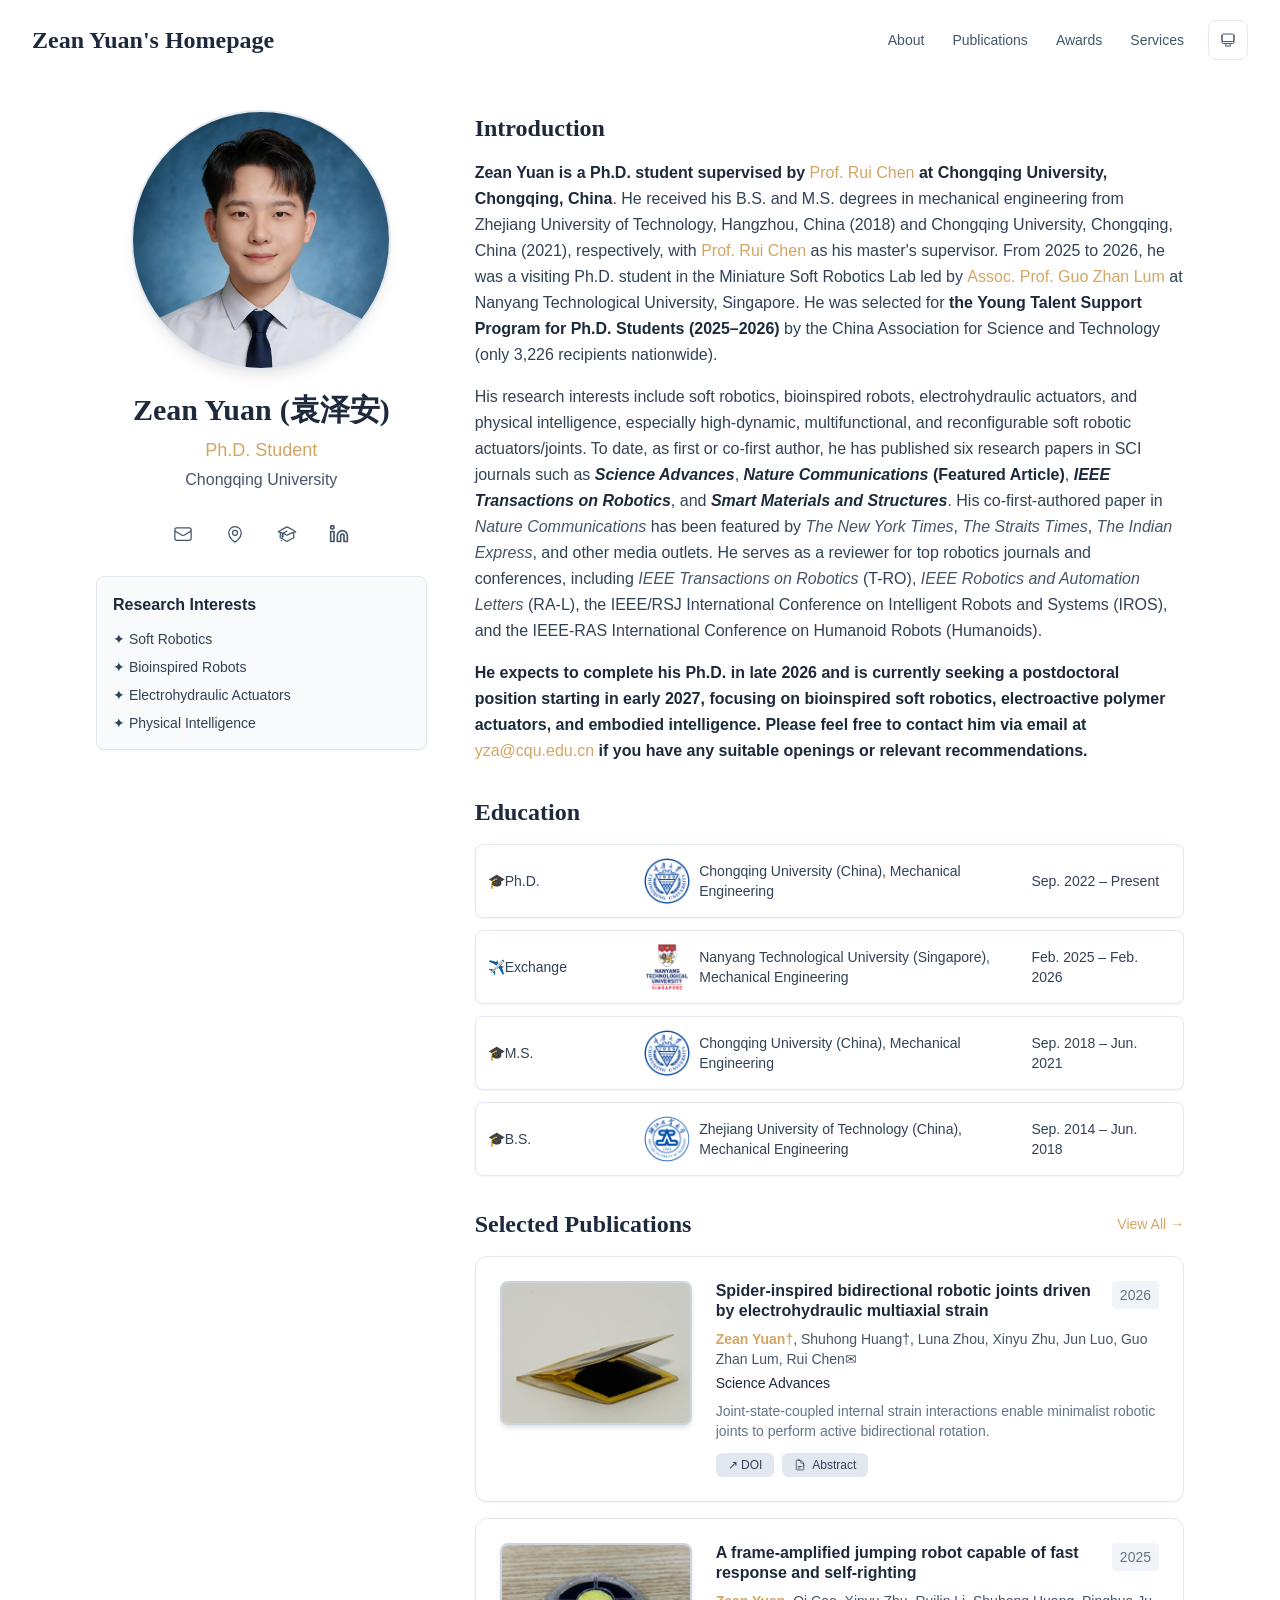
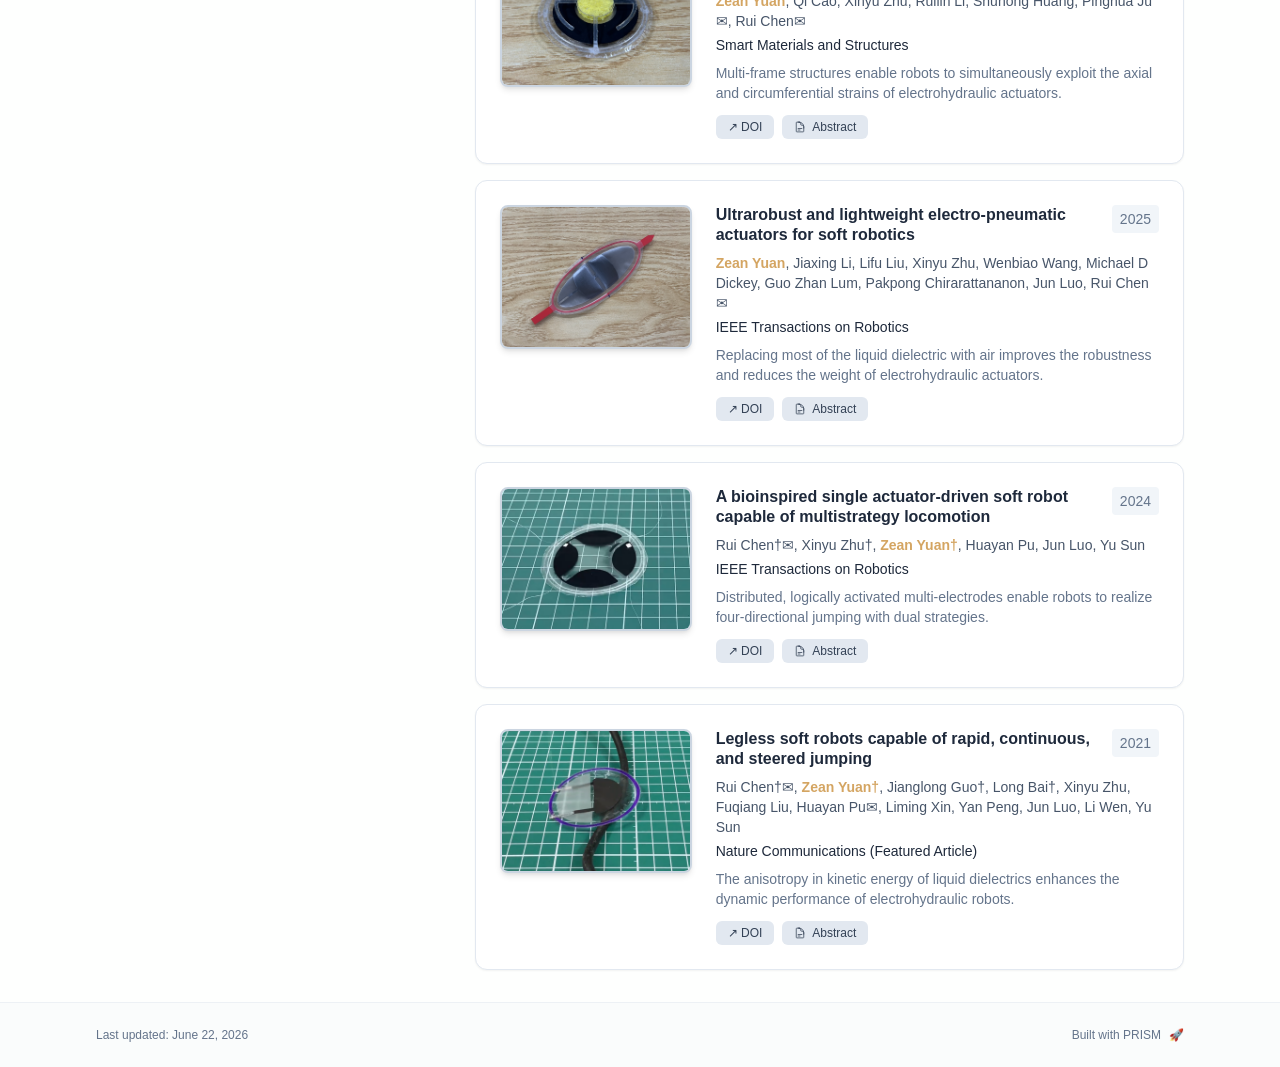
==== commit 0a79ea26: "Add files via upload" ====
--- a/index.html
+++ b/index.html
@@ -1,4 +1,4 @@
-<!DOCTYPE html><html lang="en" class="scroll-smooth"><head><meta charSet="utf-8"/><meta name="viewport" content="width=device-width, initial-scale=1"/><link rel="preload" as="image" href="/bio.jpg"/><link rel="stylesheet" href="/_next/static/css/581835eaba1cf72e.css" data-precedence="next"/><link rel="preload" as="script" fetchPriority="low" href="/_next/static/chunks/webpack-af78f5c2c11af041.js"/><script src="/_next/static/chunks/4bd1b696-70b6d399998de86a.js" async=""></script><script src="/_next/static/chunks/684-5aaa8290a129f299.js" async=""></script><script src="/_next/static/chunks/main-app-35674cb01717d3a2.js" async=""></script><script src="/_next/static/chunks/461-a9a5d7b05a71d978.js" async=""></script><script src="/_next/static/chunks/874-6cc630662f3664af.js" async=""></script><script src="/_next/static/chunks/291-e39730cc9327e39b.js" async=""></script><script src="/_next/static/chunks/app/layout-1c1e5804ac26b3eb.js" async=""></script><script src="/_next/static/chunks/873-6d5dea4355fe7ef1.js" async=""></script><script src="/_next/static/chunks/748-67f7d98956a10f90.js" async=""></script><script src="/_next/static/chunks/app/page-9e17f573e55150af.js" async=""></script><link rel="icon" href="/favicon.svg" type="image/svg+xml"/><link rel="dns-prefetch" href="https://jialeliu.com"/><link rel="preconnect" href="https://jialeliu.com" crossorigin=""/><link rel="preload" as="font" type="font/woff2" href="https://jialeliu.com/fonts/georgiab.woff2" crossorigin=""/><script>
+<!DOCTYPE html><html lang="en" class="scroll-smooth"><head><meta charSet="utf-8"/><meta name="viewport" content="width=device-width, initial-scale=1"/><link rel="preload" as="image" href="/bio.jpg"/><link rel="stylesheet" href="/_next/static/css/f786573eed3a04cd.css" data-precedence="next"/><link rel="preload" as="script" fetchPriority="low" href="/_next/static/chunks/webpack-af78f5c2c11af041.js"/><script src="/_next/static/chunks/4bd1b696-70b6d399998de86a.js" async=""></script><script src="/_next/static/chunks/684-5aaa8290a129f299.js" async=""></script><script src="/_next/static/chunks/main-app-35674cb01717d3a2.js" async=""></script><script src="/_next/static/chunks/461-a9a5d7b05a71d978.js" async=""></script><script src="/_next/static/chunks/874-6cc630662f3664af.js" async=""></script><script src="/_next/static/chunks/291-e39730cc9327e39b.js" async=""></script><script src="/_next/static/chunks/app/layout-1c1e5804ac26b3eb.js" async=""></script><script src="/_next/static/chunks/873-6d5dea4355fe7ef1.js" async=""></script><script src="/_next/static/chunks/748-1445aac8bf577eed.js" async=""></script><script src="/_next/static/chunks/app/page-2ba477269cc24c2a.js" async=""></script><link rel="icon" href="/favicon.svg" type="image/svg+xml"/><link rel="dns-prefetch" href="https://jialeliu.com"/><link rel="preconnect" href="https://jialeliu.com" crossorigin=""/><link rel="preload" as="font" type="font/woff2" href="https://jialeliu.com/fonts/georgiab.woff2" crossorigin=""/><script>
               try {
                 const theme = localStorage.getItem('theme-storage');
                 const parsed = theme ? JSON.parse(theme) : null;
@@ -59,6 +59,6 @@
       root.lang = 'en';
       root.setAttribute('data-locale', 'en');
     }
-  </script><title>Zean Yuan&#x27;s Homepage</title><meta name="description" content="Ph.D. student at Chongqing University."/><meta name="author" content="Zean Yuan"/><meta name="keywords" content="Zean Yuan,PhD,Research,Chongqing University"/><meta name="creator" content="Zean Yuan"/><meta name="publisher" content="Zean Yuan"/><meta property="og:title" content="Zean Yuan&#x27;s Homepage"/><meta property="og:description" content="Ph.D. student at Chongqing University."/><meta property="og:site_name" content="Zean Yuan&#x27;s Academic Website"/><meta property="og:locale" content="en_US"/><meta property="og:type" content="website"/><meta name="twitter:card" content="summary"/><meta name="twitter:title" content="Zean Yuan&#x27;s Homepage"/><meta name="twitter:description" content="Ph.D. student at Chongqing University."/><link rel="icon" href="/favicon.svg"/><script>document.querySelectorAll('body link[rel="icon"], body link[rel="apple-touch-icon"]').forEach(el => document.head.appendChild(el))</script><script src="/_next/static/chunks/polyfills-42372ed130431b0a.js" noModule=""></script></head><body class="font-sans antialiased"><div style="visibility:hidden"><nav class="fixed top-0 left-0 right-0 z-50" data-headlessui-state=""><div class="transition-all duration-300 ease-out bg-transparent" style="transform:translateY(-100px)"><div class="max-w-7xl mx-auto px-4 sm:px-6 lg:px-8"><div class="flex justify-between items-center h-16 lg:h-20"><div class="flex-shrink-0" tabindex="0"><a class="text-xl lg:text-2xl font-serif font-semibold text-primary hover:text-accent transition-colors duration-200" href="/">Zean Yuan&#x27;s Homepage</a></div><div class="hidden lg:block"><div class="ml-10 flex items-center space-x-3"><div class="relative flex items-baseline space-x-1"><a data-nav-href="/" class="relative px-3 py-2 text-sm font-medium rounded-lg transition-colors duration-150 text-primary" href="/">About</a><a data-nav-href="/publications" class="relative px-3 py-2 text-sm font-medium rounded-lg transition-colors duration-150 text-neutral-600" href="/publications/">Publications</a><a data-nav-href="/awards" class="relative px-3 py-2 text-sm font-medium rounded-lg transition-colors duration-150 text-neutral-600" href="/awards/">Awards</a><a data-nav-href="/services" class="relative px-3 py-2 text-sm font-medium rounded-lg transition-colors duration-150 text-neutral-600" href="/services/">Services</a></div><div class="flex items-center justify-center w-10 h-10 rounded-lg border border-neutral-200 dark:border-[rgba(148,163,184,0.24)] bg-background dark:bg-neutral-800"><div class="w-4 h-4 rounded-full bg-neutral-300 animate-pulse"></div></div></div></div><div class="lg:hidden flex items-center space-x-2"><div class="flex items-center justify-center w-10 h-10 rounded-lg border border-neutral-200 dark:border-[rgba(148,163,184,0.24)] bg-background dark:bg-neutral-800"><div class="w-4 h-4 rounded-full bg-neutral-300 animate-pulse"></div></div><button class="inline-flex items-center justify-center p-2 rounded-md text-neutral-600 hover:text-primary hover:bg-neutral-100 dark:hover:bg-neutral-800 focus:outline-none focus:ring-2 focus:ring-inset focus:ring-accent transition-colors duration-200" id="headlessui-disclosure-button-«R7pdb»" type="button" aria-expanded="false" data-headlessui-state=""><span class="sr-only">Open main menu</span><div><svg xmlns="http://www.w3.org/2000/svg" fill="none" viewBox="0 0 24 24" stroke-width="1.5" stroke="currentColor" aria-hidden="true" data-slot="icon" class="block h-6 w-6"><path stroke-linecap="round" stroke-linejoin="round" d="M3.75 6.75h16.5M3.75 12h16.5m-16.5 5.25h16.5"></path></svg></div></button></div></div></div></div></nav><main class="min-h-screen pt-16 lg:pt-20"><div class="max-w-6xl mx-auto px-4 sm:px-6 lg:px-8 py-8 bg-background min-h-screen"><div class="grid grid-cols-1 lg:grid-cols-3 gap-12"><div class="lg:col-span-1"><div class="sticky top-8" style="opacity:0;transform:translateY(20px)"><div class="w-64 h-64 mx-auto mb-6 rounded-full overflow-hidden shadow-lg ring-2 ring-neutral-200 dark:ring-neutral-700 hover:shadow-xl transition-all duration-200 hover:scale-105"><img alt="Zean Yuan" width="256" height="256" decoding="async" data-nimg="1" class="w-full h-full object-cover object-[32%_center]" style="color:transparent" src="/bio.jpg"/></div><div class="text-center mb-6"><h1 class="text-3xl font-serif font-bold text-primary mb-2">Zean Yuan</h1><p class="text-lg text-accent font-medium mb-1">Ph.D. Student</p><p class="text-neutral-600 mb-2">Chongqing University</p></div><div class="flex flex-wrap justify-center gap-3 sm:gap-4 mb-6 relative px-2"><div class="relative"><button class="p-2 sm:p-2 transition-colors duration-200 text-neutral-600 dark:text-neutral-400 hover:text-accent" aria-label="Email"><svg xmlns="http://www.w3.org/2000/svg" fill="none" viewBox="0 0 24 24" stroke-width="1.5" stroke="currentColor" aria-hidden="true" data-slot="icon" class="h-5 w-5"><path stroke-linecap="round" stroke-linejoin="round" d="M21.75 6.75v10.5a2.25 2.25 0 0 1-2.25 2.25h-15a2.25 2.25 0 0 1-2.25-2.25V6.75m19.5 0A2.25 2.25 0 0 0 19.5 4.5h-15a2.25 2.25 0 0 0-2.25 2.25m19.5 0v.243a2.25 2.25 0 0 1-1.07 1.916l-7.5 4.615a2.25 2.25 0 0 1-2.36 0L3.32 8.91a2.25 2.25 0 0 1-1.07-1.916V6.75"></path></svg></button></div><div class="relative"><button class="p-2 sm:p-2 transition-colors duration-200 text-neutral-600 dark:text-neutral-400 hover:text-accent" aria-label="Location"><svg xmlns="http://www.w3.org/2000/svg" fill="none" viewBox="0 0 24 24" stroke-width="1.5" stroke="currentColor" aria-hidden="true" data-slot="icon" class="h-5 w-5"><path stroke-linecap="round" stroke-linejoin="round" d="M15 10.5a3 3 0 1 1-6 0 3 3 0 0 1 6 0Z"></path><path stroke-linecap="round" stroke-linejoin="round" d="M19.5 10.5c0 7.142-7.5 11.25-7.5 11.25S4.5 17.642 4.5 10.5a7.5 7.5 0 1 1 15 0Z"></path></svg></button></div><a href="https://scholar.google.com/citations?user=y_1i8P0AAAAJ&amp;hl=zh-CN" target="_blank" rel="noopener noreferrer" class="p-2 sm:p-2 text-neutral-600 dark:text-neutral-400 hover:text-accent transition-colors duration-200" aria-label="Google Scholar"><svg xmlns="http://www.w3.org/2000/svg" fill="none" viewBox="0 0 24 24" stroke-width="1.5" stroke="currentColor" aria-hidden="true" data-slot="icon" class="h-5 w-5"><path stroke-linecap="round" stroke-linejoin="round" d="M4.26 10.147a60.438 60.438 0 0 0-.491 6.347A48.62 48.62 0 0 1 12 20.904a48.62 48.62 0 0 1 8.232-4.41 60.46 60.46 0 0 0-.491-6.347m-15.482 0a50.636 50.636 0 0 0-2.658-.813A59.906 59.906 0 0 1 12 3.493a59.903 59.903 0 0 1 10.399 5.84c-.896.248-1.783.52-2.658.814m-15.482 0A50.717 50.717 0 0 1 12 13.489a50.702 50.702 0 0 1 7.74-3.342M6.75 15a.75.75 0 1 0 0-1.5.75.75 0 0 0 0 1.5Zm0 0v-3.675A55.378 55.378 0 0 1 12 8.443m-7.007 11.55A5.981 5.981 0 0 0 6.75 15.75v-1.5"></path></svg></a><a href="https://www.linkedin.com/in/zean-yuan-351a87355/" target="_blank" rel="noopener noreferrer" class="p-2 sm:p-2 text-neutral-600 dark:text-neutral-400 hover:text-accent transition-colors duration-200" aria-label="LinkedIn"><svg xmlns="http://www.w3.org/2000/svg" width="24" height="24" viewBox="0 0 24 24" fill="none" stroke="currentColor" stroke-width="2" stroke-linecap="round" stroke-linejoin="round" class="lucide lucide-linkedin h-5 w-5" aria-hidden="true"><path d="M16 8a6 6 0 0 1 6 6v7h-4v-7a2 2 0 0 0-2-2 2 2 0 0 0-2 2v7h-4v-7a6 6 0 0 1 6-6z"></path><rect width="4" height="12" x="2" y="9"></rect><circle cx="4" cy="4" r="2"></circle></svg></a></div><div class="p-4 mb-6 bg-neutral-50 dark:bg-neutral-800 p-3 rounded-lg shadow-sm border border-neutral-200 dark:border-[rgba(148,163,184,0.24)] hover:shadow-lg transition-all duration-200 hover:scale-[1.02]"><h3 class="font-semibold text-primary mb-3">Research Interests</h3><div class="space-y-2 text-sm text-neutral-700 dark:text-neutral-500"><div>✦ Soft Robotics</div><div>✦ Bioinspired Robots</div><div>✦ Electrohydraulic Actuators</div></div></div><div class="flex justify-center"><div class="relative"><button class="flex items-center space-x-2 px-4 py-2 rounded-lg font-medium text-sm transition-all duration-200 bg-neutral-100 dark:bg-neutral-800 text-neutral-700 dark:text-neutral-500 hover:bg-red-50 dark:hover:bg-red-900/20 hover:text-red-600 dark:hover:text-red-400 cursor-pointer" tabindex="0"><svg xmlns="http://www.w3.org/2000/svg" fill="none" viewBox="0 0 24 24" stroke-width="1.5" stroke="currentColor" aria-hidden="true" data-slot="icon" class="h-4 w-4"><path stroke-linecap="round" stroke-linejoin="round" d="M21 8.25c0-2.485-2.099-4.5-4.688-4.5-1.935 0-3.597 1.126-4.312 2.733-.715-1.607-2.377-2.733-4.313-2.733C5.1 3.75 3 5.765 3 8.25c0 7.22 9 12 9 12s9-4.78 9-12Z"></path></svg><span>Like</span></button></div></div></div></div><div class="lg:col-span-2 space-y-8"><section id="about" class="scroll-mt-24 space-y-8"><section style="opacity:0;transform:translateY(20px)"><h2 class="text-2xl font-serif font-bold text-primary mb-4">Introduction</h2><div class="text-neutral-700 dark:text-neutral-600 leading-relaxed"><p class="mb-4 last:mb-0"><strong class="font-semibold text-primary">Zean Yuan is a Ph.D. student supervised by <a href="https://scholar.google.com/citations?user=mZNmVpkAAAAJ&amp;hl=zh-CN" node="[object Object]" target="_blank" rel="noopener noreferrer" class="text-accent font-medium transition-all duration-200 rounded hover:bg-accent/10 hover:shadow-sm">Prof. Rui Chen</a> at Chongqing University, Chongqing, China</strong>. He received his B.S. and M.S. degrees in mechanical engineering from Zhejiang University of Technology, Hangzhou, China (2018) and Chongqing University, Chongqing, China (2021), respectively, with <a href="https://scholar.google.com/citations?user=mZNmVpkAAAAJ&amp;hl=zh-CN" node="[object Object]" target="_blank" rel="noopener noreferrer" class="text-accent font-medium transition-all duration-200 rounded hover:bg-accent/10 hover:shadow-sm">Prof. Rui Chen</a> as his master&#x27;s supervisor. From 2025 to 2026, he served as a visiting Ph.D. student in the Miniature Soft Robotics Lab led by <a href="https://dr.ntu.edu.sg/entities/person/Lum-Guo-Zhan" node="[object Object]" target="_blank" rel="noopener noreferrer" class="text-accent font-medium transition-all duration-200 rounded hover:bg-accent/10 hover:shadow-sm">Assoc. Prof. Guo Zhan Lum</a> at Nanyang Technological University, Singapore. He was selected for <strong class="font-semibold text-primary">the Young Talent Support Program for Ph.D. Students</strong> (2025–2026) by the China Association for Science and Technology (only 3,226 recipients nationwide).</p>
-<p class="mb-4 last:mb-0">His research interests include soft robotics, bioinspired robots, and electrohydraulic actuators, especially high-dynamic, multifunctional, and reconfigurable soft robotic actuators/joints. To date, as a first or co-first author, he has published five research papers in SCI journals such as <strong class="font-semibold text-primary">Nature Communications</strong> (1×), <strong class="font-semibold text-primary">IEEE Transactions on Robotics</strong> (2×), and <strong class="font-semibold text-primary">Smart Materials and Structures</strong> (1×). His co-first-authored Nature Communications paper has been featured by The New York Times, The Straits Times, The Indian Express, and other media outlets. He has actively contributed to academia as a reviewer for top robotics journals and conferences, including IEEE Robotics and Automation Letters (RA-L), the IEEE/RSJ International Conference on Intelligent Robots and Systems (IROS), and the IEEE-RAS International Conference on Humanoid Robots (Humanoids).</p>
-<p class="mb-4 last:mb-0"><strong class="font-semibold text-primary">He plans to obtain his Ph.D. degree in late 2026 and is currently seeking a postdoctoral researcher position starting in early 2027, focusing on bioinspired soft robotics, electroactive polymer actuators, and embodied intelligent robotic design. Please feel free to contact him via email at <a href="mailto:yza@cqu.edu.cn" node="[object Object]" target="_blank" rel="noopener noreferrer" class="text-accent font-medium transition-all duration-200 rounded hover:bg-accent/10 hover:shadow-sm">yza@cqu.edu.cn</a> if you have any suitable openings or relevant recommendations.</strong></p></div></section><section style="opacity:0;transform:translateY(20px)"><h2 class="text-2xl font-serif font-bold text-primary mb-4">Education</h2><div class="space-y-3"><div class="grid gap-4 items-center bg-neutral-50 dark:bg-neutral-800 p-3 rounded-lg shadow-sm border border-neutral-200 dark:border-[rgba(148,163,184,0.24)] hover:shadow-lg transition-all duration-200 hover:scale-[1.02]" style="grid-template-columns:6fr 16fr 6fr;opacity:0;transform:translateY(20px)"><span class="text-sm text-neutral-700 flex-shrink-0">🎓Ph.D.</span><div class="flex items-center gap-2"><div class="w-12 h-12 relative flex-shrink-0"><img alt="icon" loading="lazy" decoding="async" data-nimg="fill" class="object-contain" style="position:absolute;height:100%;width:100%;left:0;top:0;right:0;bottom:0;color:transparent" src="/news/cqu.png"/></div><p class="text-sm text-neutral-700">Chongqing University (China), Mechanical Engineering</p></div><p class="text-sm text-neutral-700">Sep. 2022 – Present</p></div><div class="grid gap-4 items-center bg-neutral-50 dark:bg-neutral-800 p-3 rounded-lg shadow-sm border border-neutral-200 dark:border-[rgba(148,163,184,0.24)] hover:shadow-lg transition-all duration-200 hover:scale-[1.02]" style="grid-template-columns:6fr 16fr 6fr;opacity:0;transform:translateY(20px)"><span class="text-sm text-neutral-700 flex-shrink-0">✈️Exchange</span><div class="flex items-center gap-2"><div class="w-12 h-12 relative flex-shrink-0"><img alt="icon" loading="lazy" decoding="async" data-nimg="fill" class="object-contain" style="position:absolute;height:100%;width:100%;left:0;top:0;right:0;bottom:0;color:transparent" src="/news/ntu.png"/></div><p class="text-sm text-neutral-700">Nanyang Technological University (Singapore), Mechanical Engineering</p></div><p class="text-sm text-neutral-700">Feb. 2025 – Feb. 2026</p></div><div class="grid gap-4 items-center bg-neutral-50 dark:bg-neutral-800 p-3 rounded-lg shadow-sm border border-neutral-200 dark:border-[rgba(148,163,184,0.24)] hover:shadow-lg transition-all duration-200 hover:scale-[1.02]" style="grid-template-columns:6fr 16fr 6fr;opacity:0;transform:translateY(20px)"><span class="text-sm text-neutral-700 flex-shrink-0">🎓M.S.</span><div class="flex items-center gap-2"><div class="w-12 h-12 relative flex-shrink-0"><img alt="icon" loading="lazy" decoding="async" data-nimg="fill" class="object-contain" style="position:absolute;height:100%;width:100%;left:0;top:0;right:0;bottom:0;color:transparent" src="/news/cqu.png"/></div><p class="text-sm text-neutral-700">Chongqing University (China), Mechanical Engineering</p></div><p class="text-sm text-neutral-700">Sep. 2018 – Jun. 2021</p></div><div class="grid gap-4 items-center bg-neutral-50 dark:bg-neutral-800 p-3 rounded-lg shadow-sm border border-neutral-200 dark:border-[rgba(148,163,184,0.24)] hover:shadow-lg transition-all duration-200 hover:scale-[1.02]" style="grid-template-columns:6fr 16fr 6fr;opacity:0;transform:translateY(20px)"><span class="text-sm text-neutral-700 flex-shrink-0">🎓B.S.</span><div class="flex items-center gap-2"><div class="w-12 h-12 relative flex-shrink-0"><img alt="icon" loading="lazy" decoding="async" data-nimg="fill" class="object-contain" style="position:absolute;height:100%;width:100%;left:0;top:0;right:0;bottom:0;color:transparent" src="/news/zjut.png"/></div><p class="text-sm text-neutral-700">Zhejiang University of Technology (China), Mechanical Engineering</p></div><p class="text-sm text-neutral-700">Sep. 2014 – Jun. 2018</p></div></div></section><section style="opacity:0;transform:translateY(20px)"><div class="flex items-center justify-between mb-4"><h2 class="text-2xl font-serif font-bold text-primary">Selected Publications</h2><a class="text-accent hover:text-accent-dark text-sm font-medium transition-all duration-200 rounded hover:bg-accent/10 hover:shadow-sm" href="/publications/">View All<!-- --> →</a></div><div class="space-y-4"><div class="bg-neutral-50 dark:bg-neutral-800 p-4 rounded-lg shadow-sm border border-neutral-200 dark:border-[rgba(148,163,184,0.24)] hover:shadow-lg transition-all duration-200 hover:scale-[1.02]" style="opacity:0;transform:translateY(20px)"><div class="flex flex-col md:flex-row gap-6"><div class="w-full md:w-48 flex-shrink-0"><div class="aspect-[4/3] relative rounded-lg overflow-hidden bg-neutral-100 dark:bg-neutral-800 border-2 border-neutral-300 dark:border-neutral-600 shadow-md"><img alt="A frame-amplified jumping robot capable of fast response and self-righting" loading="lazy" decoding="async" data-nimg="fill" class="object-cover" style="position:absolute;height:100%;width:100%;left:0;top:0;right:0;bottom:0;color:transparent" src="/papers/paper-14.png"/></div></div><div class="flex-grow"><h3 class="font-semibold text-primary mb-2 leading-tight">A frame-amplified jumping robot capable of fast response and self-righting</h3><p class="text-sm text-neutral-600 dark:text-neutral-500 mb-1"><span><span class="font-semibold text-accent ">Zean Yuan</span>, </span><span><span class=" ">Qi Cao</span>, </span><span><span class=" ">Xinyu Zhu</span>, </span><span><span class=" ">Ruilin Li</span>, </span><span><span class=" ">Shuhong Huang</span>, </span><span><span class=" ">Pinghua Ju✉</span>, </span><span><span class=" ">Rui Chen✉</span></span></p><p class="text-sm font-medium text-neutral-800 dark:text-neutral-600 mb-2">Smart Materials and Structures<!-- --> <!-- -->2025</p><p class="text-sm text-neutral-500 dark:text-neutral-500 line-clamp-2 mb-3">XXXXX.</p><div class="flex flex-wrap gap-2 mt-auto"><a href="https://doi.org/10.1088/1361-665X/ae1eba" target="_blank" rel="noopener noreferrer" class="inline-flex items-center px-3 py-1 rounded-md text-xs font-medium bg-neutral-200 dark:bg-neutral-300 text-neutral-700 dark:text-white hover:bg-accent hover:text-white transition-colors">↗ DOI</a><button class="inline-flex items-center px-3 py-1 rounded-md text-xs font-medium transition-colors bg-neutral-200 dark:bg-neutral-300 text-neutral-700 dark:text-white hover:bg-accent hover:text-white"><svg xmlns="http://www.w3.org/2000/svg" fill="none" viewBox="0 0 24 24" stroke-width="1.5" stroke="currentColor" aria-hidden="true" data-slot="icon" class="h-3 w-3 mr-1.5"><path stroke-linecap="round" stroke-linejoin="round" d="M19.5 14.25v-2.625a3.375 3.375 0 0 0-3.375-3.375h-1.5A1.125 1.125 0 0 1 13.5 7.125v-1.5a3.375 3.375 0 0 0-3.375-3.375H8.25m0 12.75h7.5m-7.5 3H12M10.5 2.25H5.625c-.621 0-1.125.504-1.125 1.125v17.25c0 .621.504 1.125 1.125 1.125h12.75c.621 0 1.125-.504 1.125-1.125V11.25a9 9 0 0 0-9-9Z"></path></svg>Abstract</button></div></div></div></div><div class="bg-neutral-50 dark:bg-neutral-800 p-4 rounded-lg shadow-sm border border-neutral-200 dark:border-[rgba(148,163,184,0.24)] hover:shadow-lg transition-all duration-200 hover:scale-[1.02]" style="opacity:0;transform:translateY(20px)"><div class="flex flex-col md:flex-row gap-6"><div class="w-full md:w-48 flex-shrink-0"><div class="aspect-[4/3] relative rounded-lg overflow-hidden bg-neutral-100 dark:bg-neutral-800 border-2 border-neutral-300 dark:border-neutral-600 shadow-md"><img alt="Ultrarobust and lightweight electro-pneumatic actuators for soft robotics" loading="lazy" decoding="async" data-nimg="fill" class="object-cover" style="position:absolute;height:100%;width:100%;left:0;top:0;right:0;bottom:0;color:transparent" src="/papers/paper-9.png"/></div></div><div class="flex-grow"><h3 class="font-semibold text-primary mb-2 leading-tight">Ultrarobust and lightweight electro-pneumatic actuators for soft robotics</h3><p class="text-sm text-neutral-600 dark:text-neutral-500 mb-1"><span><span class="font-semibold text-accent ">Zean Yuan</span>, </span><span><span class=" ">Jiaxing Li</span>, </span><span><span class=" ">Lifu Liu</span>, </span><span><span class=" ">Xinyu Zhu</span>, </span><span><span class=" ">Wenbiao Wang</span>, </span><span><span class=" ">Michael D Dickey</span>, </span><span><span class=" ">Guo Zhan Lum</span>, </span><span><span class=" ">Pakpong Chirarattananon</span>, </span><span><span class=" ">Jun Luo</span>, </span><span><span class=" ">Rui Chen✉</span></span></p><p class="text-sm font-medium text-neutral-800 dark:text-neutral-600 mb-2">IEEE Transactions on Robotics<!-- --> <!-- -->2025</p><p class="text-sm text-neutral-500 dark:text-neutral-500 line-clamp-2 mb-3">XXXXX.</p><div class="flex flex-wrap gap-2 mt-auto"><a href="https://doi.org/10.1109/TRO.2025.3559430" target="_blank" rel="noopener noreferrer" class="inline-flex items-center px-3 py-1 rounded-md text-xs font-medium bg-neutral-200 dark:bg-neutral-300 text-neutral-700 dark:text-white hover:bg-accent hover:text-white transition-colors">↗ DOI</a><button class="inline-flex items-center px-3 py-1 rounded-md text-xs font-medium transition-colors bg-neutral-200 dark:bg-neutral-300 text-neutral-700 dark:text-white hover:bg-accent hover:text-white"><svg xmlns="http://www.w3.org/2000/svg" fill="none" viewBox="0 0 24 24" stroke-width="1.5" stroke="currentColor" aria-hidden="true" data-slot="icon" class="h-3 w-3 mr-1.5"><path stroke-linecap="round" stroke-linejoin="round" d="M19.5 14.25v-2.625a3.375 3.375 0 0 0-3.375-3.375h-1.5A1.125 1.125 0 0 1 13.5 7.125v-1.5a3.375 3.375 0 0 0-3.375-3.375H8.25m0 12.75h7.5m-7.5 3H12M10.5 2.25H5.625c-.621 0-1.125.504-1.125 1.125v17.25c0 .621.504 1.125 1.125 1.125h12.75c.621 0 1.125-.504 1.125-1.125V11.25a9 9 0 0 0-9-9Z"></path></svg>Abstract</button></div></div></div></div><div class="bg-neutral-50 dark:bg-neutral-800 p-4 rounded-lg shadow-sm border border-neutral-200 dark:border-[rgba(148,163,184,0.24)] hover:shadow-lg transition-all duration-200 hover:scale-[1.02]" style="opacity:0;transform:translateY(20px)"><div class="flex flex-col md:flex-row gap-6"><div class="w-full md:w-48 flex-shrink-0"><div class="aspect-[4/3] relative rounded-lg overflow-hidden bg-neutral-100 dark:bg-neutral-800 border-2 border-neutral-300 dark:border-neutral-600 shadow-md"><img alt="A bioinspired single actuator-driven soft robot capable of multistrategy locomotion" loading="lazy" decoding="async" data-nimg="fill" class="object-cover" style="position:absolute;height:100%;width:100%;left:0;top:0;right:0;bottom:0;color:transparent" src="/papers/paper-3.png"/></div></div><div class="flex-grow"><h3 class="font-semibold text-primary mb-2 leading-tight">A bioinspired single actuator-driven soft robot capable of multistrategy locomotion</h3><p class="text-sm text-neutral-600 dark:text-neutral-500 mb-1"><span><span class=" ">Rui Chen†✉</span>, </span><span><span class=" ">Xinyu Zhu†</span>, </span><span><span class="font-semibold text-accent ">Zean Yuan†</span>, </span><span><span class=" ">Huayan Pu</span>, </span><span><span class=" ">Jun Luo</span>, </span><span><span class=" ">Yu Sun</span></span></p><p class="text-sm font-medium text-neutral-800 dark:text-neutral-600 mb-2">IEEE Transactions on Robotics<!-- --> <!-- -->2024</p><p class="text-sm text-neutral-500 dark:text-neutral-500 line-clamp-2 mb-3">XXXXX.</p><div class="flex flex-wrap gap-2 mt-auto"><a href="https://doi.org/10.1109/TRO.2024.3370050" target="_blank" rel="noopener noreferrer" class="inline-flex items-center px-3 py-1 rounded-md text-xs font-medium bg-neutral-200 dark:bg-neutral-300 text-neutral-700 dark:text-white hover:bg-accent hover:text-white transition-colors">↗ DOI</a><button class="inline-flex items-center px-3 py-1 rounded-md text-xs font-medium transition-colors bg-neutral-200 dark:bg-neutral-300 text-neutral-700 dark:text-white hover:bg-accent hover:text-white"><svg xmlns="http://www.w3.org/2000/svg" fill="none" viewBox="0 0 24 24" stroke-width="1.5" stroke="currentColor" aria-hidden="true" data-slot="icon" class="h-3 w-3 mr-1.5"><path stroke-linecap="round" stroke-linejoin="round" d="M19.5 14.25v-2.625a3.375 3.375 0 0 0-3.375-3.375h-1.5A1.125 1.125 0 0 1 13.5 7.125v-1.5a3.375 3.375 0 0 0-3.375-3.375H8.25m0 12.75h7.5m-7.5 3H12M10.5 2.25H5.625c-.621 0-1.125.504-1.125 1.125v17.25c0 .621.504 1.125 1.125 1.125h12.75c.621 0 1.125-.504 1.125-1.125V11.25a9 9 0 0 0-9-9Z"></path></svg>Abstract</button></div></div></div></div><div class="bg-neutral-50 dark:bg-neutral-800 p-4 rounded-lg shadow-sm border border-neutral-200 dark:border-[rgba(148,163,184,0.24)] hover:shadow-lg transition-all duration-200 hover:scale-[1.02]" style="opacity:0;transform:translateY(20px)"><div class="flex flex-col md:flex-row gap-6"><div class="w-full md:w-48 flex-shrink-0"><div class="aspect-[4/3] relative rounded-lg overflow-hidden bg-neutral-100 dark:bg-neutral-800 border-2 border-neutral-300 dark:border-neutral-600 shadow-md"><img alt="Legless soft robots capable of rapid, continuous, and steered jumping" loading="lazy" decoding="async" data-nimg="fill" class="object-cover" style="position:absolute;height:100%;width:100%;left:0;top:0;right:0;bottom:0;color:transparent" src="/papers/paper-1.png"/></div></div><div class="flex-grow"><h3 class="font-semibold text-primary mb-2 leading-tight">Legless soft robots capable of rapid, continuous, and steered jumping</h3><p class="text-sm text-neutral-600 dark:text-neutral-500 mb-1"><span><span class=" ">Rui Chen†✉</span>, </span><span><span class="font-semibold text-accent ">Zean Yuan†</span>, </span><span><span class=" ">Jianglong Guo†</span>, </span><span><span class=" ">Long Bai†</span>, </span><span><span class=" ">Xinyu Zhu</span>, </span><span><span class=" ">Fuqiang Liu</span>, </span><span><span class=" ">Huayan Pu✉</span>, </span><span><span class=" ">Liming Xin</span>, </span><span><span class=" ">Yan Peng</span>, </span><span><span class=" ">Jun Luo</span>, </span><span><span class=" ">Li Wen</span>, </span><span><span class=" ">Yu Sun</span></span></p><p class="text-sm font-medium text-neutral-800 dark:text-neutral-600 mb-2">Nature Communications<!-- --> <!-- -->2021</p><p class="text-sm text-neutral-500 dark:text-neutral-500 line-clamp-2 mb-3">XXXXX.</p><div class="flex flex-wrap gap-2 mt-auto"><a href="https://doi.org/10.1038/s41467-021-27265-w" target="_blank" rel="noopener noreferrer" class="inline-flex items-center px-3 py-1 rounded-md text-xs font-medium bg-neutral-200 dark:bg-neutral-300 text-neutral-700 dark:text-white hover:bg-accent hover:text-white transition-colors">↗ DOI</a><button class="inline-flex items-center px-3 py-1 rounded-md text-xs font-medium transition-colors bg-neutral-200 dark:bg-neutral-300 text-neutral-700 dark:text-white hover:bg-accent hover:text-white"><svg xmlns="http://www.w3.org/2000/svg" fill="none" viewBox="0 0 24 24" stroke-width="1.5" stroke="currentColor" aria-hidden="true" data-slot="icon" class="h-3 w-3 mr-1.5"><path stroke-linecap="round" stroke-linejoin="round" d="M19.5 14.25v-2.625a3.375 3.375 0 0 0-3.375-3.375h-1.5A1.125 1.125 0 0 1 13.5 7.125v-1.5a3.375 3.375 0 0 0-3.375-3.375H8.25m0 12.75h7.5m-7.5 3H12M10.5 2.25H5.625c-.621 0-1.125.504-1.125 1.125v17.25c0 .621.504 1.125 1.125 1.125h12.75c.621 0 1.125-.504 1.125-1.125V11.25a9 9 0 0 0-9-9Z"></path></svg>Abstract</button></div></div></div></div></div></section></section></div></div></div><!--$--><!--/$--><!--$--><!--/$--></main><footer class="border-t border-neutral-200/50 bg-neutral-50/50 dark:bg-neutral-900/50 dark:border-neutral-700/50"><div class="max-w-6xl mx-auto px-4 sm:px-6 lg:px-8 py-6"><div class="flex flex-col sm:flex-row justify-between items-center gap-2"><p class="text-xs text-neutral-500">Last updated<!-- -->: <!-- -->June 22, 2026</p><p class="text-xs text-neutral-500 flex items-center"><a href="https://github.com/xyjoey/PRISM" target="_blank" rel="noopener noreferrer">Built with PRISM</a><span class="ml-2">🚀</span></p></div></div></footer></div><script src="/_next/static/chunks/webpack-af78f5c2c11af041.js" async=""></script><script>(self.__next_f=self.__next_f||[]).push([0])</script><script>self.__next_f.push([1,"1:\"$Sreact.fragment\"\n3:I[3719,[\"461\",\"static/chunks/461-a9a5d7b05a71d978.js\",\"874\",\"static/chunks/874-6cc630662f3664af.js\",\"291\",\"static/chunks/291-e39730cc9327e39b.js\",\"177\",\"static/chunks/app/layout-1c1e5804ac26b3eb.js\"],\"ThemeProvider\"]\n4:I[310,[\"461\",\"static/chunks/461-a9a5d7b05a71d978.js\",\"874\",\"static/chunks/874-6cc630662f3664af.js\",\"291\",\"static/chunks/291-e39730cc9327e39b.js\",\"177\",\"static/chunks/app/layout-1c1e5804ac26b3eb.js\"],\"LocaleProvider\"]\n5:I[4574,[\"461\",\"static/chunks/461-a9a5d7b05a71d978.js\",\"874\",\"static/chunks/874-6cc630662f3664af.js\",\"291\",\"static/chunks/291-e39730cc9327e39b.js\",\"177\",\"static/chunks/app/layout-1c1e5804ac26b3eb.js\"],\"default\"]\n6:I[7555,[],\"\"]\n7:I[1295,[],\"\"]\n8:I[2548,[\"461\",\"static/chunks/461-a9a5d7b05a71d978.js\",\"874\",\"static/chunks/874-6cc630662f3664af.js\",\"291\",\"static/chunks/291-e39730cc9327e39b.js\",\"177\",\"static/chunks/app/layout-1c1e5804ac26b3eb.js\"],\"default\"]\n9:I[6613,[\"461\",\"static/chunks/461-a9a5d7b05a71d978.js\",\"873\",\"static/chunks/873-6d5dea4355fe7ef1.js\",\"874\",\"static/chunks/874-6cc630662f3664af.js\",\"748\",\"static/chunks/748-67f7d98956a10f90.js\",\"974\",\"static/chunks/app/page-9e17f573e55150af.js\"],\"default\"]\n13:I[9665,[],\"MetadataBoundary\"]\n15:I[9665,[],\"OutletBoundary\"]\n18:I[4911,[],\"AsyncMetadataOutlet\"]\n1a:I[9665,[],\"ViewportBoundary\"]\n1c:I[6614,[],\"\"]\n:HL[\"/_next/static/css/581835eaba1cf72e.css\",\"style\"]\n2:T5c8,\n    try {\n      const cfg = {\"enabled\":false,\"locales\":[\"en\"],\"defaultLocale\":\"en\",\"mode\":\"fixed\",\"fixedLocale\":\"en\",\"persist\":false,\"switcher\":false,\"labels\":{\"en\":\"English\"}};\n      const storageKey = 'locale-storage';\n      const normalize = (value) =\u003e typeof value === 'string' ? value.trim().replace('_', '-').toLowerCase() : '';\n      const matchLocale = (candidate) =\u003e {\n        const normalized = normalize(candidate);\n        if (!normalized) return null;\n        if (cfg.locales.includes(normalized)) return normalized;\n        const language = normalized.split('-')[0];\n        if (cfg.locales.includes(language)) return language;\n        return null;"])</script><script>self.__next_f.push([1,"\n      };\n\n      let resolved = null;\n\n      if (!cfg.enabled) {\n        resolved = cfg.defaultLocale;\n      } else if (cfg.persist) {\n        resolved = matchLocale(localStorage.getItem(storageKey));\n      }\n\n      if (!resolved) {\n        if (cfg.mode === 'fixed') {\n          resolved = cfg.fixedLocale;\n        } else {\n          resolved = matchLocale(navigator.language);\n        }\n      }\n\n      if (!resolved) {\n        resolved = cfg.defaultLocale;\n      }\n\n      const root = document.documentElement;\n      root.lang = resolved;\n      root.setAttribute('data-locale', resolved);\n\n      if (cfg.persist) {\n        localStorage.setItem(storageKey, resolved);\n      }\n    } catch (e) {\n      const root = document.documentElement;\n      root.lang = 'en';\n      root.setAttribute('data-locale', 'en');\n    }\n  a:T870,"])</script><script>self.__next_f.push([1,"**Zean Yuan is a Ph.D. student supervised by [Prof. Rui Chen](https://scholar.google.com/citations?user=mZNmVpkAAAAJ\u0026hl=zh-CN) at Chongqing University, Chongqing, China**. He received his B.S. and M.S. degrees in mechanical engineering from Zhejiang University of Technology, Hangzhou, China (2018) and Chongqing University, Chongqing, China (2021), respectively, with [Prof. Rui Chen](https://scholar.google.com/citations?user=mZNmVpkAAAAJ\u0026hl=zh-CN) as his master's supervisor. From 2025 to 2026, he served as a visiting Ph.D. student in the Miniature Soft Robotics Lab led by [Assoc. Prof. Guo Zhan Lum](https://dr.ntu.edu.sg/entities/person/Lum-Guo-Zhan) at Nanyang Technological University, Singapore. He was selected for **the Young Talent Support Program for Ph.D. Students** (2025–2026) by the China Association for Science and Technology (only 3,226 recipients nationwide).\r\n\r\nHis research interests include soft robotics, bioinspired robots, and electrohydraulic actuators, especially high-dynamic, multifunctional, and reconfigurable soft robotic actuators/joints. To date, as a first or co-first author, he has published five research papers in SCI journals such as **Nature Communications** (1×), **IEEE Transactions on Robotics** (2×), and **Smart Materials and Structures** (1×). His co-first-authored Nature Communications paper has been featured by The New York Times, The Straits Times, The Indian Express, and other media outlets. He has actively contributed to academia as a reviewer for top robotics journals and conferences, including IEEE Robotics and Automation Letters (RA-L), the IEEE/RSJ International Conference on Intelligent Robots and Systems (IROS), and the IEEE-RAS International Conference on Humanoid Robots (Humanoids).\r\n\r\n**He plans to obtain his Ph.D. degree in late 2026 and is currently seeking a postdoctoral researcher position starting in early 2027, focusing on bioinspired soft robotics, electroactive polymer actuators, and embodied intelligent robotic design. Please feel free to contact him via email at [yza@cqu.edu.cn](mailto:yza@cqu.edu.cn) if you have any suitable openings or relevant recommendations.**"])</script><script>self.__next_f.push([1,"b:T612,Traditional jumping robots excel at high-load and large-scope operations but expose shortcomings in system complexity, fabrication economy, and interaction security. As a potential alternative to address these issues, jumping robots consisting of various soft actuators have garnered widespread attention from researchers. Previous works have demonstrated that electro-hydraulic actuators (EHAs) have superior characteristics, thus enabling robots to achieve rapid, continuous, and steered jumping. However, the existing EHA-based jumping robots still have limitations in their obstacle-crossing performance and are unable to autonomously reset after capsizing, which prevents them from operating continuously in challenging terrains. Here, we present a tethered EHA-based frame-amplified jumping robot (FAJR) optimized by an iterative design method and a frame-offset design method. This 52 mm-diameter and 10 mm-thick FAJR can take off within 5.8 ms, vertically jump with a jumping height of up to 64.1 mm, forward jump with a jumping distance of up to 49 mm, continuously jump with a speed of 36.2 mm s−1, and somersault to achieve self-righting after capsizing. Furthermore, the FAJR is demonstrated to cross a cube obstacle with a side length of 50 mm. This work is expected to push the boundaries of obstacle-crossing and fault-tolerant operations for EHA-based jumping robots in unstructured environments, while also providing a feasible approach for the posture control and adjustment after take-off for structurally simple soft jumping robots.c:T7e0,@article{paper-14,\n  title = {A frame-amplified jumping robot capable of fast response and self-righting},\n  author = {Zean Yuan and Qi Cao and Xinyu Zhu and Ruilin Li and Shuhong Huang and Pinghua Ju✉ and Rui Chen✉},\n  year = {2025},\n  month = {nov},\n  journal = {Smart Materials and Structures},\n  volume = {34},\n  pages = {115033},\n  issn = {0964-1726},\n  doi = {10.1088/1361-665X/ae1eba},\n  urldate = {2025-11-20},\n  langid = {english},\n  abstract = {Traditional jumping r"])</script><script>self.__next_f.push([1,"obots excel at high-load and large-scope operations but expose shortcomings in system complexity, fabrication economy, and interaction security. As a potential alternative to address these issues, jumping robots consisting of various soft actuators have garnered widespread attention from researchers. Previous works have demonstrated that electro-hydraulic actuators (EHAs) have superior characteristics, thus enabling robots to achieve rapid, continuous, and steered jumping. However, the existing EHA-based jumping robots still have limitations in their obstacle-crossing performance and are unable to autonomously reset after capsizing, which prevents them from operating continuously in challenging terrains. Here, we present a tethered EHA-based frame-amplified jumping robot (FAJR) optimized by an iterative design method and a frame-offset design method. This 52 mm-diameter and 10 mm-thick FAJR can take off within 5.8 ms, vertically jump with a jumping height of up to 64.1 mm, forward jump with a jumping distance of up to 49 mm, continuously jump with a speed of 36.2 mm s−1, and somersault to achieve self-righting after capsizing. Furthermore, the FAJR is demonstrated to cross a cube obstacle with a side length of 50 mm. This work is expected to push the boundaries of obstacle-crossing and fault-tolerant operations for EHA-based jumping robots in unstructured environments, while also providing a feasible approach for the posture control and adjustment after take-off for structurally simple soft jumping robots.}\n}d:T593,Rigid robots can achieve precise motions but expose shortcomings in system complexity, fabrication cost, and human–robot interaction, which motivates researchers to develop various soft robots to fill these gaps. Electro-hydraulic actuators (EHAs) have received widespread attention and been used in many soft robots due to impressive high-strain, fast-speed, and rapid-response characteristics. However, existing EHAs face challenges in achieving large-deformation, high-robustness, and low-weight simu"])</script><script>self.__next_f.push([1,"ltaneously. This limits the application of EHAs in robotic systems that are weight-sensitive or require fail-safe and fault-tolerant behavior. Here, we present a lightweight (0.98 g) electro-pneumatic actuator (EPA) filled with air and only 0.1-mL liquid dielectric, which achieves high-speed bending from 11° to 93.5° in 60 ms, large-angle bending from 11° to 104° in 2 s (the largest in current EHAs), and high-frequency swing at 20 Hz. The EPA is ultrarobust and can operate properly after being punctured by four needles or crushed twice by a 1500-kg vehicle. Furthermore, to validate the above features of EPAs, three applications are demonstrated at a voltage of 6 kV, including four-finger grippers, fast-crawling robots, and water-walking robots. This work pushes the boundaries of robustness and lightweight for EHAs, providing a foundation for the application of electro-pneumatic actuation in soft robotics.e:T79f,@article{paper-9,\n  title = {Ultrarobust and lightweight electro-pneumatic actuators for soft robotics},\n  author = {Zean Yuan and Jiaxing Li and Lifu Liu and Xinyu Zhu and Wenbiao Wang and Michael D Dickey and Guo Zhan Lum and Pakpong Chirarattananon and Jun Luo and Rui Chen✉},\n  year = {2025},\n  month = {apr},\n  journal = {IEEE Transactions on Robotics},\n  volume = {41},\n  pages = {2894-2910},\n  issn = {1552-3098},\n  doi = {10.1109/TRO.2025.3559430},\n  urldate = {2025-04-09},\n  langid = {english},\n  abstract = {Rigid robots can achieve precise motions but expose shortcomings in system complexity, fabrication cost, and human–robot interaction, which motivates researchers to develop various soft robots to fill these gaps. Electro-hydraulic actuators (EHAs) have received widespread attention and been used in many soft robots due to impressive high-strain, fast-speed, and rapid-response characteristics. However, existing EHAs face challenges in achieving large-deformation, high-robustness, and low-weight simultaneously. This limits the application of EHAs in robotic systems that are weight-sensitive "])</script><script>self.__next_f.push([1,"or require fail-safe and fault-tolerant behavior. Here, we present a lightweight (0.98 g) electro-pneumatic actuator (EPA) filled with air and only 0.1-mL liquid dielectric, which achieves high-speed bending from 11° to 93.5° in 60 ms, large-angle bending from 11° to 104° in 2 s (the largest in current EHAs), and high-frequency swing at 20 Hz. The EPA is ultrarobust and can operate properly after being punctured by four needles or crushed twice by a 1500-kg vehicle. Furthermore, to validate the above features of EPAs, three applications are demonstrated at a voltage of 6 kV, including four-finger grippers, fast-crawling robots, and water-walking robots. This work pushes the boundaries of robustness and lightweight for EHAs, providing a foundation for the application of electro-pneumatic actuation in soft robotics.}\n}f:T4e9,Multidirectional jumping is commonly found in living creatures and desirable to be integrated into mobile robots for enhanced agility. Existing jumping robots mostly employ complex or cumbersome structures and modular designs to achieve multidirectional jumping. There is a lack of a simple, lightweight, and compact actuator design for multidirectional jumping robots. Here, we present a multidirectional jumping soft robot (MDJSR) driven by a biaxial electrohydraulic actuator (BEHA). The BEHA has a simple structure, i.e., a thin plastic frame-guided film pouch with four pairs of distributed electrodes and enclosed with a dielectric liquid. Inspired by gall midge larvae, the MDJSR exhibits two switchable locomotion strategies, including continuous nonenergy-storing jumping to move fast and energy-storing jumping to cross obstacles. Its multidirectional jumping capability was demonstrated in the navigation through a labyrinth with two ways of obstacle-crossing and obstacle-circumventing in different terrain environments. In addition, the robot can be deployed to detect unknown space and collect environmental factors. This work provides an enabling solution to miniature and lightweight multimoda"])</script><script>self.__next_f.push([1,"l jumping soft robots for various robotic tasks.10:T6b2,@article{paper-3,\n  title = {A bioinspired single actuator-driven soft robot capable of multistrategy locomotion},\n  author = {Rui Chen†✉ and Xinyu Zhu† and Zean Yuan† and Huayan Pu and Jun Luo and Yu Sun},\n  year = {2024},\n  month = {feb},\n  journal = {IEEE Transactions on Robotics},\n  volume = {40},\n  pages = {2149-2165},\n  issn = {1552-3098},\n  doi = {10.1109/TRO.2024.3370050},\n  urldate = {2024-02-27},\n  langid = {english},\n  abstract = {Multidirectional jumping is commonly found in living creatures and desirable to be integrated into mobile robots for enhanced agility. Existing jumping robots mostly employ complex or cumbersome structures and modular designs to achieve multidirectional jumping. There is a lack of a simple, lightweight, and compact actuator design for multidirectional jumping robots. Here, we present a multidirectional jumping soft robot (MDJSR) driven by a biaxial electrohydraulic actuator (BEHA). The BEHA has a simple structure, i.e., a thin plastic frame-guided film pouch with four pairs of distributed electrodes and enclosed with a dielectric liquid. Inspired by gall midge larvae, the MDJSR exhibits two switchable locomotion strategies, including continuous nonenergy-storing jumping to move fast and energy-storing jumping to cross obstacles. Its multidirectional jumping capability was demonstrated in the navigation through a labyrinth with two ways of obstacle-crossing and obstacle-circumventing in different terrain environments. In addition, the robot can be deployed to detect unknown space and collect environmental factors. This work provides an enabling solution to miniature and lightweight multimodal jumping soft robots for various robotic tasks.}\n}11:T44c,Jumping is an important locomotion function to extend navigation range, overcome obstacles, and adapt to unstructured environments. In that sense, continuous jumping and direction adjustability can be essential properties for terrestrial robots with multimodal locomotio"])</script><script>self.__next_f.push([1,"n. However, only few soft jumping robots can achieve rapid continuous jumping and controlled turning locomotion for obstacle crossing. Here, we present an electrohydrostatically driven tethered legless soft jumping robot capable of rapid, continuous, and steered jumping based on a soft electrohydrostatic bending actuator. This 1.1 g and 6.5 cm tethered soft jumping robot is able to achieve a jumping height of 7.68 body heights and a continuous forward jumping speed of 6.01 body lengths per second. Combining two actuator units, it can achieve rapid turning with a speed of 138.4° per second. The robots are also demonstrated to be capable of skipping across a multitude of obstacles. This work provides a foundation for the application of electrohydrostatic actuation in soft robots for agile and fast multimodal locomotion.12:T65c,@article{paper-1,\n  title = {Legless soft robots capable of rapid, continuous, and steered jumping},\n  author = {Rui Chen†✉ and Zean Yuan† and Jianglong Guo† and Long Bai† and Xinyu Zhu and Fuqiang Liu and Huayan Pu✉ and Liming Xin and Yan Peng and Jun Luo and Li Wen and Yu Sun},\n  year = {2021},\n  month = {dec},\n  journal = {Nature Communications},\n  volume = {12},\n  pages = {7028},\n  issn = {2041-1723},\n  doi = {10.1038/s41467-021-27265-w},\n  urldate = {2021-12-07},\n  langid = {english},\n  abstract = {Jumping is an important locomotion function to extend navigation range, overcome obstacles, and adapt to unstructured environments. In that sense, continuous jumping and direction adjustability can be essential properties for terrestrial robots with multimodal locomotion. However, only few soft jumping robots can achieve rapid continuous jumping and controlled turning locomotion for obstacle crossing. Here, we present an electrohydrostatically driven tethered legless soft jumping robot capable of rapid, continuous, and steered jumping based on a soft electrohydrostatic bending actuator. This 1.1 g and 6.5 cm tethered soft jumping robot is able to achieve a jumping height of 7."])</script><script>self.__next_f.push([1,"68 body heights and a continuous forward jumping speed of 6.01 body lengths per second. Combining two actuator units, it can achieve rapid turning with a speed of 138.4° per second. The robots are also demonstrated to be capable of skipping across a multitude of obstacles. This work provides a foundation for the application of electrohydrostatic actuation in soft robots for agile and fast multimodal locomotion.}\n}"])</script><script>self.__next_f.push([1,"0:{\"P\":null,\"b\":\"ywLumIesyBnv3jjxbmBDa\",\"p\":\"\",\"c\":[\"\",\"\"],\"i\":false,\"f\":[[[\"\",{\"children\":[\"__PAGE__\",{}]},\"$undefined\",\"$undefined\",true],[\"\",[\"$\",\"$1\",\"c\",{\"children\":[[[\"$\",\"link\",\"0\",{\"rel\":\"stylesheet\",\"href\":\"/_next/static/css/581835eaba1cf72e.css\",\"precedence\":\"next\",\"crossOrigin\":\"$undefined\",\"nonce\":\"$undefined\"}]],[\"$\",\"html\",null,{\"lang\":\"en\",\"className\":\"scroll-smooth\",\"suppressHydrationWarning\":true,\"children\":[[\"$\",\"head\",null,{\"children\":[[\"$\",\"link\",null,{\"rel\":\"icon\",\"href\":\"/favicon.svg\",\"type\":\"image/svg+xml\"}],[\"$\",\"link\",null,{\"rel\":\"dns-prefetch\",\"href\":\"https://jialeliu.com\"}],[\"$\",\"link\",null,{\"rel\":\"preconnect\",\"href\":\"https://jialeliu.com\",\"crossOrigin\":\"\"}],[\"$\",\"link\",null,{\"rel\":\"preload\",\"as\":\"font\",\"type\":\"font/woff2\",\"href\":\"https://jialeliu.com/fonts/georgiab.woff2\",\"crossOrigin\":\"\"}],[\"$\",\"script\",null,{\"dangerouslySetInnerHTML\":{\"__html\":\"\\n              try {\\n                const theme = localStorage.getItem('theme-storage');\\n                const parsed = theme ? JSON.parse(theme) : null;\\n                const setting = parsed?.state?.theme || 'system';\\n                const prefersDark = typeof window !== 'undefined' \u0026\u0026 window.matchMedia \u0026\u0026 window.matchMedia('(prefers-color-scheme: dark)').matches;\\n                const effective = setting === 'dark' ? 'dark' : (setting === 'light' ? 'light' : (prefersDark ? 'dark' : 'light'));\\n                var root = document.documentElement;\\n                root.classList.add(effective);\\n                root.setAttribute('data-theme', effective);\\n              } catch (e) {\\n                var root = document.documentElement;\\n                root.classList.add('light');\\n                root.setAttribute('data-theme', 'light');\\n              }\\n            \"}}],[\"$\",\"script\",null,{\"dangerouslySetInnerHTML\":{\"__html\":\"$2\"}}]]}],[\"$\",\"body\",null,{\"className\":\"font-sans antialiased\",\"children\":[\"$\",\"$L3\",null,{\"children\":[\"$\",\"$L4\",null,{\"config\":{\"enabled\":false,\"locales\":[\"en\"],\"defaultLocale\":\"en\",\"mode\":\"fixed\",\"fixedLocale\":\"en\",\"persist\":false,\"switcher\":false,\"labels\":{\"en\":\"English\"}},\"children\":[[\"$\",\"$L5\",null,{\"items\":[{\"title\":\"About\",\"type\":\"page\",\"target\":\"about\",\"href\":\"/\"},{\"title\":\"Publications\",\"type\":\"page\",\"target\":\"publications\",\"href\":\"/publications\"},{\"title\":\"Awards\",\"type\":\"page\",\"target\":\"awards\",\"href\":\"/awards\"},{\"title\":\"Services\",\"type\":\"page\",\"target\":\"services\",\"href\":\"/services\"}],\"siteTitle\":\"Zean Yuan's Homepage\",\"enableOnePageMode\":false,\"i18n\":\"$0:f:0:1:1:props:children:1:props:children:1:props:children:props:children:props:config\",\"itemsByLocale\":{\"en\":[{\"title\":\"About\",\"type\":\"page\",\"target\":\"about\",\"href\":\"/\"},{\"title\":\"Publications\",\"type\":\"page\",\"target\":\"publications\",\"href\":\"/publications\"},{\"title\":\"Awards\",\"type\":\"page\",\"target\":\"awards\",\"href\":\"/awards\"},{\"title\":\"Services\",\"type\":\"page\",\"target\":\"services\",\"href\":\"/services\"}]},\"siteTitleByLocale\":{\"en\":\"Zean Yuan's Homepage\"}}],[\"$\",\"main\",null,{\"className\":\"min-h-screen pt-16 lg:pt-20\",\"children\":[\"$\",\"$L6\",null,{\"parallelRouterKey\":\"children\",\"error\":\"$undefined\",\"errorStyles\":\"$undefined\",\"errorScripts\":\"$undefined\",\"template\":[\"$\",\"$L7\",null,{}],\"templateStyles\":\"$undefined\",\"templateScripts\":\"$undefined\",\"notFound\":[[[\"$\",\"title\",null,{\"children\":\"404: This page could not be found.\"}],[\"$\",\"div\",null,{\"style\":{\"fontFamily\":\"system-ui,\\\"Segoe UI\\\",Roboto,Helvetica,Arial,sans-serif,\\\"Apple Color Emoji\\\",\\\"Segoe UI Emoji\\\"\",\"height\":\"100vh\",\"textAlign\":\"center\",\"display\":\"flex\",\"flexDirection\":\"column\",\"alignItems\":\"center\",\"justifyContent\":\"center\"},\"children\":[\"$\",\"div\",null,{\"children\":[[\"$\",\"style\",null,{\"dangerouslySetInnerHTML\":{\"__html\":\"body{color:#000;background:#fff;margin:0}.next-error-h1{border-right:1px solid rgba(0,0,0,.3)}@media (prefers-color-scheme:dark){body{color:#fff;background:#000}.next-error-h1{border-right:1px solid rgba(255,255,255,.3)}}\"}}],[\"$\",\"h1\",null,{\"className\":\"next-error-h1\",\"style\":{\"display\":\"inline-block\",\"margin\":\"0 20px 0 0\",\"padding\":\"0 23px 0 0\",\"fontSize\":24,\"fontWeight\":500,\"verticalAlign\":\"top\",\"lineHeight\":\"49px\"},\"children\":404}],[\"$\",\"div\",null,{\"style\":{\"display\":\"inline-block\"},\"children\":[\"$\",\"h2\",null,{\"style\":{\"fontSize\":14,\"fontWeight\":400,\"lineHeight\":\"49px\",\"margin\":0},\"children\":\"This page could not be found.\"}]}]]}]}]],[]],\"forbidden\":\"$undefined\",\"unauthorized\":\"$undefined\"}]}],[\"$\",\"$L8\",null,{\"lastUpdated\":\"June 22, 2026\",\"lastUpdatedByLocale\":{\"en\":\"June 22, 2026\"},\"defaultLocale\":\"en\"}]]}]}]}]]}]]}],{\"children\":[\"__PAGE__\",[\"$\",\"$1\",\"c\",{\"children\":[[\"$\",\"$L9\",null,{\"dataByLocale\":{\"en\":{\"author\":{\"name\":\"Zean Yuan\",\"title\":\"Ph.D. Student\",\"institution\":\"Chongqing University\",\"avatar\":\"/bio.jpg\"},\"social\":{\"email\":\"yza@cqu.edu.cn\",\"location\":\"Chongqing, China\",\"location_details\":[\"Room 902-7, Building 2, Science Center,\",\"Chongqing University, Chongqing, China\"],\"google_scholar\":\"https://scholar.google.com/citations?user=y_1i8P0AAAAJ\u0026hl=zh-CN\",\"linkedin\":\"https://www.linkedin.com/in/zean-yuan-351a87355/\"},\"features\":{\"enable_likes\":true,\"enable_one_page_mode\":false},\"enableOnePageMode\":false,\"researchInterests\":[\"✦ Soft Robotics\",\"✦ Bioinspired Robots\",\"✦ Electrohydraulic Actuators\"],\"pagesToShow\":[{\"type\":\"about\",\"id\":\"about\",\"sections\":[{\"id\":\"about\",\"type\":\"markdown\",\"source\":\"bio.md\",\"title\":\"Introduction\",\"content\":\"$a\"},{\"id\":\"education\",\"type\":\"list\",\"title\":\"Education\",\"source\":\"education.toml\",\"items\":[{\"date\":\"🎓Ph.D.\",\"iconImg\":\"cqu.png\",\"content\":\"Chongqing University (China), Mechanical Engineering\",\"content2\":\"Sep. 2022 – Present\"},{\"date\":\"✈️Exchange\",\"iconImg\":\"ntu.png\",\"content\":\"Nanyang Technological University (Singapore), Mechanical Engineering\",\"content2\":\"Feb. 2025 – Feb. 2026\"},{\"date\":\"🎓M.S.\",\"iconImg\":\"cqu.png\",\"content\":\"Chongqing University (China), Mechanical Engineering\",\"content2\":\"Sep. 2018 – Jun. 2021\"},{\"date\":\"🎓B.S.\",\"iconImg\":\"zjut.png\",\"content\":\"Zhejiang University of Technology (China), Mechanical Engineering\",\"content2\":\"Sep. 2014 – Jun. 2018\"}]},{\"id\":\"featured_publications\",\"type\":\"publications\",\"title\":\"Selected Publications\",\"filter\":\"selected\",\"limit\":5,\"publications\":[{\"id\":\"paper-14\",\"title\":\"A frame-amplified jumping robot capable of fast response and self-righting\",\"titleNodes\":[{\"type\":\"text\",\"text\":\"A frame-amplified jumping robot capable of fast response and self-righting\"}],\"authors\":[{\"name\":\"Zean Yuan\",\"isHighlighted\":true,\"isCorresponding\":false,\"isCoAuthor\":false},{\"name\":\"Qi Cao\",\"isHighlighted\":false,\"isCorresponding\":false,\"isCoAuthor\":false},{\"name\":\"Xinyu Zhu\",\"isHighlighted\":false,\"isCorresponding\":false,\"isCoAuthor\":false},{\"name\":\"Ruilin Li\",\"isHighlighted\":false,\"isCorresponding\":false,\"isCoAuthor\":false},{\"name\":\"Shuhong Huang\",\"isHighlighted\":false,\"isCorresponding\":false,\"isCoAuthor\":false},{\"name\":\"Pinghua Ju✉\",\"isHighlighted\":false,\"isCorresponding\":false,\"isCoAuthor\":false},{\"name\":\"Rui Chen✉\",\"isHighlighted\":false,\"isCorresponding\":false,\"isCoAuthor\":false}],\"year\":2025,\"month\":\"11\",\"type\":\"journal\",\"status\":\"published\",\"tags\":[],\"keywords\":\"$0:f:0:1:2:children:1:props:children:0:props:dataByLocale:en:pagesToShow:0:sections:2:publications:0:tags\",\"researchArea\":\"machine-learning\",\"journal\":\"Smart Materials and Structures\",\"conference\":\"\",\"volume\":\"34\",\"pages\":\"115033\",\"doi\":\"10.1088/1361-665X/ae1eba\",\"abstract\":\"$b\",\"description\":\"XXXXX.\",\"selected\":true,\"preview\":\"paper-14.png\",\"bibtex\":\"$c\"},{\"id\":\"paper-9\",\"title\":\"Ultrarobust and lightweight electro-pneumatic actuators for soft robotics\",\"titleNodes\":[{\"type\":\"text\",\"text\":\"Ultrarobust and lightweight electro-pneumatic actuators for soft robotics\"}],\"authors\":[{\"name\":\"Zean Yuan\",\"isHighlighted\":true,\"isCorresponding\":false,\"isCoAuthor\":false},{\"name\":\"Jiaxing Li\",\"isHighlighted\":false,\"isCorresponding\":false,\"isCoAuthor\":false},{\"name\":\"Lifu Liu\",\"isHighlighted\":false,\"isCorresponding\":false,\"isCoAuthor\":false},{\"name\":\"Xinyu Zhu\",\"isHighlighted\":false,\"isCorresponding\":false,\"isCoAuthor\":false},{\"name\":\"Wenbiao Wang\",\"isHighlighted\":false,\"isCorresponding\":false,\"isCoAuthor\":false},{\"name\":\"Michael D Dickey\",\"isHighlighted\":false,\"isCorresponding\":false,\"isCoAuthor\":false},{\"name\":\"Guo Zhan Lum\",\"isHighlighted\":false,\"isCorresponding\":false,\"isCoAuthor\":false},{\"name\":\"Pakpong Chirarattananon\",\"isHighlighted\":false,\"isCorresponding\":false,\"isCoAuthor\":false},{\"name\":\"Jun Luo\",\"isHighlighted\":false,\"isCorresponding\":false,\"isCoAuthor\":false},{\"name\":\"Rui Chen✉\",\"isHighlighted\":false,\"isCorresponding\":false,\"isCoAuthor\":false}],\"year\":2025,\"month\":\"4\",\"type\":\"journal\",\"status\":\"published\",\"tags\":[],\"keywords\":\"$0:f:0:1:2:children:1:props:children:0:props:dataByLocale:en:pagesToShow:0:sections:2:publications:1:tags\",\"researchArea\":\"machine-learning\",\"journal\":\"IEEE Transactions on Robotics\",\"conference\":\"\",\"volume\":\"41\",\"pages\":\"2894-2910\",\"doi\":\"10.1109/TRO.2025.3559430\",\"abstract\":\"$d\",\"description\":\"XXXXX.\",\"selected\":true,\"preview\":\"paper-9.png\",\"bibtex\":\"$e\"},{\"id\":\"paper-3\",\"title\":\"A bioinspired single actuator-driven soft robot capable of multistrategy locomotion\",\"titleNodes\":[{\"type\":\"text\",\"text\":\"A bioinspired single actuator-driven soft robot capable of multistrategy locomotion\"}],\"authors\":[{\"name\":\"Rui Chen†✉\",\"isHighlighted\":false,\"isCorresponding\":false,\"isCoAuthor\":false},{\"name\":\"Xinyu Zhu†\",\"isHighlighted\":false,\"isCorresponding\":false,\"isCoAuthor\":false},{\"name\":\"Zean Yuan†\",\"isHighlighted\":true,\"isCorresponding\":false,\"isCoAuthor\":false},{\"name\":\"Huayan Pu\",\"isHighlighted\":false,\"isCorresponding\":false,\"isCoAuthor\":false},{\"name\":\"Jun Luo\",\"isHighlighted\":false,\"isCorresponding\":false,\"isCoAuthor\":false},{\"name\":\"Yu Sun\",\"isHighlighted\":false,\"isCorresponding\":false,\"isCoAuthor\":false}],\"year\":2024,\"month\":\"2\",\"type\":\"journal\",\"status\":\"published\",\"tags\":[],\"keywords\":\"$0:f:0:1:2:children:1:props:children:0:props:dataByLocale:en:pagesToShow:0:sections:2:publications:2:tags\",\"researchArea\":\"machine-learning\",\"journal\":\"IEEE Transactions on Robotics\",\"conference\":\"\",\"volume\":\"40\",\"pages\":\"2149-2165\",\"doi\":\"10.1109/TRO.2024.3370050\",\"abstract\":\"$f\",\"description\":\"XXXXX.\",\"selected\":true,\"preview\":\"paper-3.png\",\"bibtex\":\"$10\"},{\"id\":\"paper-1\",\"title\":\"Legless soft robots capable of rapid, continuous, and steered jumping\",\"titleNodes\":[{\"type\":\"text\",\"text\":\"Legless soft robots capable of rapid, continuous, and steered jumping\"}],\"authors\":[{\"name\":\"Rui Chen†✉\",\"isHighlighted\":false,\"isCorresponding\":false,\"isCoAuthor\":false},{\"name\":\"Zean Yuan†\",\"isHighlighted\":true,\"isCorresponding\":false,\"isCoAuthor\":false},{\"name\":\"Jianglong Guo†\",\"isHighlighted\":false,\"isCorresponding\":false,\"isCoAuthor\":false},{\"name\":\"Long Bai†\",\"isHighlighted\":false,\"isCorresponding\":false,\"isCoAuthor\":false},{\"name\":\"Xinyu Zhu\",\"isHighlighted\":false,\"isCorresponding\":false,\"isCoAuthor\":false},{\"name\":\"Fuqiang Liu\",\"isHighlighted\":false,\"isCorresponding\":false,\"isCoAuthor\":false},{\"name\":\"Huayan Pu✉\",\"isHighlighted\":false,\"isCorresponding\":false,\"isCoAuthor\":false},{\"name\":\"Liming Xin\",\"isHighlighted\":false,\"isCorresponding\":false,\"isCoAuthor\":false},{\"name\":\"Yan Peng\",\"isHighlighted\":false,\"isCorresponding\":false,\"isCoAuthor\":false},{\"name\":\"Jun Luo\",\"isHighlighted\":false,\"isCorresponding\":false,\"isCoAuthor\":false},{\"name\":\"Li Wen\",\"isHighlighted\":false,\"isCorresponding\":false,\"isCoAuthor\":false},{\"name\":\"Yu Sun\",\"isHighlighted\":false,\"isCorresponding\":false,\"isCoAuthor\":false}],\"year\":2021,\"month\":\"12\",\"type\":\"journal\",\"status\":\"published\",\"tags\":[],\"keywords\":\"$0:f:0:1:2:children:1:props:children:0:props:dataByLocale:en:pagesToShow:0:sections:2:publications:3:tags\",\"researchArea\":\"machine-learning\",\"journal\":\"Nature Communications\",\"conference\":\"\",\"volume\":\"12\",\"pages\":\"7028\",\"doi\":\"10.1038/s41467-021-27265-w\",\"abstract\":\"$11\",\"description\":\"XXXXX.\",\"selected\":true,\"preview\":\"paper-1.png\",\"bibtex\":\"$12\"}]}]}]}},\"defaultLocale\":\"en\"}],[\"$\",\"$L13\",null,{\"children\":\"$L14\"}],null,[\"$\",\"$L15\",null,{\"children\":[\"$L16\",\"$L17\",[\"$\",\"$L18\",null,{\"promise\":\"$@19\"}]]}]]}],{},null,false]},null,false],[\"$\",\"$1\",\"h\",{\"children\":[null,[\"$\",\"$1\",\"-u8K2oMeb-qLuaEjAardv\",{\"children\":[[\"$\",\"$L1a\",null,{\"children\":\"$L1b\"}],null]}],null]}],false]],\"m\":\"$undefined\",\"G\":[\"$1c\",\"$undefined\"],\"s\":false,\"S\":true}\n"])</script><script>self.__next_f.push([1,"1d:\"$Sreact.suspense\"\n1e:I[4911,[],\"AsyncMetadata\"]\n14:[\"$\",\"$1d\",null,{\"fallback\":null,\"children\":[\"$\",\"$L1e\",null,{\"promise\":\"$@1f\"}]}]\n"])</script><script>self.__next_f.push([1,"17:null\n"])</script><script>self.__next_f.push([1,"1b:[[\"$\",\"meta\",\"0\",{\"charSet\":\"utf-8\"}],[\"$\",\"meta\",\"1\",{\"name\":\"viewport\",\"content\":\"width=device-width, initial-scale=1\"}]]\n16:null\n"])</script><script>self.__next_f.push([1,"1f:{\"metadata\":[[\"$\",\"title\",\"0\",{\"children\":\"Zean Yuan's Homepage\"}],[\"$\",\"meta\",\"1\",{\"name\":\"description\",\"content\":\"Ph.D. student at Chongqing University.\"}],[\"$\",\"meta\",\"2\",{\"name\":\"author\",\"content\":\"Zean Yuan\"}],[\"$\",\"meta\",\"3\",{\"name\":\"keywords\",\"content\":\"Zean Yuan,PhD,Research,Chongqing University\"}],[\"$\",\"meta\",\"4\",{\"name\":\"creator\",\"content\":\"Zean Yuan\"}],[\"$\",\"meta\",\"5\",{\"name\":\"publisher\",\"content\":\"Zean Yuan\"}],[\"$\",\"meta\",\"6\",{\"property\":\"og:title\",\"content\":\"Zean Yuan's Homepage\"}],[\"$\",\"meta\",\"7\",{\"property\":\"og:description\",\"content\":\"Ph.D. student at Chongqing University.\"}],[\"$\",\"meta\",\"8\",{\"property\":\"og:site_name\",\"content\":\"Zean Yuan's Academic Website\"}],[\"$\",\"meta\",\"9\",{\"property\":\"og:locale\",\"content\":\"en_US\"}],[\"$\",\"meta\",\"10\",{\"property\":\"og:type\",\"content\":\"website\"}],[\"$\",\"meta\",\"11\",{\"name\":\"twitter:card\",\"content\":\"summary\"}],[\"$\",\"meta\",\"12\",{\"name\":\"twitter:title\",\"content\":\"Zean Yuan's Homepage\"}],[\"$\",\"meta\",\"13\",{\"name\":\"twitter:description\",\"content\":\"Ph.D. student at Chongqing University.\"}],[\"$\",\"link\",\"14\",{\"rel\":\"icon\",\"href\":\"/favicon.svg\"}]],\"error\":null,\"digest\":\"$undefined\"}\n19:{\"metadata\":\"$1f:metadata\",\"error\":null,\"digest\":\"$undefined\"}\n"])</script></body></html>+  </script><title>Zean Yuan&#x27;s Homepage</title><meta name="description" content="Ph.D. student at Chongqing University."/><meta name="author" content="Zean Yuan"/><meta name="keywords" content="Zean Yuan,PhD,Research,Chongqing University"/><meta name="creator" content="Zean Yuan"/><meta name="publisher" content="Zean Yuan"/><meta property="og:title" content="Zean Yuan&#x27;s Homepage"/><meta property="og:description" content="Ph.D. student at Chongqing University."/><meta property="og:site_name" content="Zean Yuan&#x27;s Academic Website"/><meta property="og:locale" content="en_US"/><meta property="og:type" content="website"/><meta name="twitter:card" content="summary"/><meta name="twitter:title" content="Zean Yuan&#x27;s Homepage"/><meta name="twitter:description" content="Ph.D. student at Chongqing University."/><link rel="icon" href="/favicon.svg"/><script>document.querySelectorAll('body link[rel="icon"], body link[rel="apple-touch-icon"]').forEach(el => document.head.appendChild(el))</script><script src="/_next/static/chunks/polyfills-42372ed130431b0a.js" noModule=""></script></head><body class="font-sans antialiased"><div style="visibility:hidden"><nav class="fixed top-0 left-0 right-0 z-50" data-headlessui-state=""><div class="transition-all duration-300 ease-out bg-transparent" style="transform:translateY(-100px)"><div class="max-w-7xl mx-auto px-4 sm:px-6 lg:px-8"><div class="flex justify-between items-center h-16 lg:h-20"><div class="flex-shrink-0" tabindex="0"><a class="text-xl lg:text-2xl font-serif font-semibold text-primary hover:text-accent transition-colors duration-200" href="/">Zean Yuan&#x27;s Homepage</a></div><div class="hidden lg:block"><div class="ml-10 flex items-center space-x-3"><div class="relative flex items-baseline space-x-1"><a data-nav-href="/" class="relative px-3 py-2 text-sm font-medium rounded-lg transition-colors duration-150 text-primary" href="/">About</a><a data-nav-href="/publications" class="relative px-3 py-2 text-sm font-medium rounded-lg transition-colors duration-150 text-neutral-600" href="/publications/">Publications</a><a data-nav-href="/awards" class="relative px-3 py-2 text-sm font-medium rounded-lg transition-colors duration-150 text-neutral-600" href="/awards/">Awards</a><a data-nav-href="/services" class="relative px-3 py-2 text-sm font-medium rounded-lg transition-colors duration-150 text-neutral-600" href="/services/">Services</a></div><div class="flex items-center justify-center w-10 h-10 rounded-lg border border-neutral-200 dark:border-[rgba(148,163,184,0.24)] bg-background dark:bg-neutral-800"><div class="w-4 h-4 rounded-full bg-neutral-300 animate-pulse"></div></div></div></div><div class="lg:hidden flex items-center space-x-2"><div class="flex items-center justify-center w-10 h-10 rounded-lg border border-neutral-200 dark:border-[rgba(148,163,184,0.24)] bg-background dark:bg-neutral-800"><div class="w-4 h-4 rounded-full bg-neutral-300 animate-pulse"></div></div><button class="inline-flex items-center justify-center p-2 rounded-md text-neutral-600 hover:text-primary hover:bg-neutral-100 dark:hover:bg-neutral-800 focus:outline-none focus:ring-2 focus:ring-inset focus:ring-accent transition-colors duration-200" id="headlessui-disclosure-button-«R7pdb»" type="button" aria-expanded="false" data-headlessui-state=""><span class="sr-only">Open main menu</span><div><svg xmlns="http://www.w3.org/2000/svg" fill="none" viewBox="0 0 24 24" stroke-width="1.5" stroke="currentColor" aria-hidden="true" data-slot="icon" class="block h-6 w-6"><path stroke-linecap="round" stroke-linejoin="round" d="M3.75 6.75h16.5M3.75 12h16.5m-16.5 5.25h16.5"></path></svg></div></button></div></div></div></div></nav><main class="min-h-screen pt-16 lg:pt-20"><div class="max-w-6xl mx-auto px-4 sm:px-6 lg:px-8 py-8 bg-background min-h-screen"><div class="grid grid-cols-1 lg:grid-cols-3 gap-12"><div class="lg:col-span-1"><div class="sticky top-8" style="opacity:0;transform:translateY(20px)"><div class="w-64 h-64 mx-auto mb-6 rounded-full overflow-hidden shadow-lg ring-2 ring-neutral-200 dark:ring-neutral-700 hover:shadow-xl transition-all duration-200 hover:scale-105"><img alt="Zean Yuan" width="256" height="256" decoding="async" data-nimg="1" class="w-full h-full object-cover object-[32%_center]" style="color:transparent" src="/bio.jpg"/></div><div class="text-center mb-6"><h1 class="text-3xl font-serif font-bold text-primary mb-2">Zean Yuan<span class="ml-2 text-3xl font-serif font-bold text-primary mb-2">(袁泽安)</span></h1><p class="text-lg text-accent font-medium mb-1">Ph.D. Student</p><p class="text-neutral-600 mb-2">Chongqing University</p></div><div class="flex flex-wrap justify-center gap-3 sm:gap-4 mb-6 relative px-2"><div class="relative"><button class="p-2 sm:p-2 transition-colors duration-200 text-neutral-600 dark:text-neutral-400 hover:text-accent" aria-label="Email"><svg xmlns="http://www.w3.org/2000/svg" fill="none" viewBox="0 0 24 24" stroke-width="1.5" stroke="currentColor" aria-hidden="true" data-slot="icon" class="h-5 w-5"><path stroke-linecap="round" stroke-linejoin="round" d="M21.75 6.75v10.5a2.25 2.25 0 0 1-2.25 2.25h-15a2.25 2.25 0 0 1-2.25-2.25V6.75m19.5 0A2.25 2.25 0 0 0 19.5 4.5h-15a2.25 2.25 0 0 0-2.25 2.25m19.5 0v.243a2.25 2.25 0 0 1-1.07 1.916l-7.5 4.615a2.25 2.25 0 0 1-2.36 0L3.32 8.91a2.25 2.25 0 0 1-1.07-1.916V6.75"></path></svg></button></div><div class="relative"><button class="p-2 sm:p-2 transition-colors duration-200 text-neutral-600 dark:text-neutral-400 hover:text-accent" aria-label="Location"><svg xmlns="http://www.w3.org/2000/svg" fill="none" viewBox="0 0 24 24" stroke-width="1.5" stroke="currentColor" aria-hidden="true" data-slot="icon" class="h-5 w-5"><path stroke-linecap="round" stroke-linejoin="round" d="M15 10.5a3 3 0 1 1-6 0 3 3 0 0 1 6 0Z"></path><path stroke-linecap="round" stroke-linejoin="round" d="M19.5 10.5c0 7.142-7.5 11.25-7.5 11.25S4.5 17.642 4.5 10.5a7.5 7.5 0 1 1 15 0Z"></path></svg></button></div><a href="https://scholar.google.com/citations?user=y_1i8P0AAAAJ&amp;hl=zh-CN" target="_blank" rel="noopener noreferrer" class="p-2 sm:p-2 text-neutral-600 dark:text-neutral-400 hover:text-accent transition-colors duration-200" aria-label="Google Scholar"><svg xmlns="http://www.w3.org/2000/svg" fill="none" viewBox="0 0 24 24" stroke-width="1.5" stroke="currentColor" aria-hidden="true" data-slot="icon" class="h-5 w-5"><path stroke-linecap="round" stroke-linejoin="round" d="M4.26 10.147a60.438 60.438 0 0 0-.491 6.347A48.62 48.62 0 0 1 12 20.904a48.62 48.62 0 0 1 8.232-4.41 60.46 60.46 0 0 0-.491-6.347m-15.482 0a50.636 50.636 0 0 0-2.658-.813A59.906 59.906 0 0 1 12 3.493a59.903 59.903 0 0 1 10.399 5.84c-.896.248-1.783.52-2.658.814m-15.482 0A50.717 50.717 0 0 1 12 13.489a50.702 50.702 0 0 1 7.74-3.342M6.75 15a.75.75 0 1 0 0-1.5.75.75 0 0 0 0 1.5Zm0 0v-3.675A55.378 55.378 0 0 1 12 8.443m-7.007 11.55A5.981 5.981 0 0 0 6.75 15.75v-1.5"></path></svg></a><a href="https://www.linkedin.com/in/zean-yuan-351a87355/" target="_blank" rel="noopener noreferrer" class="p-2 sm:p-2 text-neutral-600 dark:text-neutral-400 hover:text-accent transition-colors duration-200" aria-label="LinkedIn"><svg xmlns="http://www.w3.org/2000/svg" width="24" height="24" viewBox="0 0 24 24" fill="none" stroke="currentColor" stroke-width="2" stroke-linecap="round" stroke-linejoin="round" class="lucide lucide-linkedin h-5 w-5" aria-hidden="true"><path d="M16 8a6 6 0 0 1 6 6v7h-4v-7a2 2 0 0 0-2-2 2 2 0 0 0-2 2v7h-4v-7a6 6 0 0 1 6-6z"></path><rect width="4" height="12" x="2" y="9"></rect><circle cx="4" cy="4" r="2"></circle></svg></a></div><div class="p-4 mb-6 bg-neutral-50 dark:bg-neutral-800 p-3 rounded-lg shadow-sm border border-neutral-200 dark:border-[rgba(148,163,184,0.24)] hover:shadow-lg transition-all duration-200 hover:scale-[1.02]"><h3 class="font-semibold text-primary mb-3">Research Interests</h3><div class="space-y-2 text-sm text-neutral-700 dark:text-neutral-500"><div>✦ Soft Robotics</div><div>✦ Bioinspired Robots</div><div>✦ Electrohydraulic Actuators</div><div>✦ Physical Intelligence</div></div></div></div></div><div class="lg:col-span-2 space-y-8"><section id="about" class="scroll-mt-24 space-y-8"><section style="opacity:0;transform:translateY(20px)"><h2 class="text-2xl font-serif font-bold text-primary mb-4">Introduction</h2><div class="text-neutral-700 dark:text-neutral-600 leading-relaxed"><p class="mb-4 last:mb-0"><strong class="font-semibold text-primary">Zean Yuan is a Ph.D. student supervised by <a href="https://scholar.google.com/citations?user=mZNmVpkAAAAJ&amp;hl=zh-CN" node="[object Object]" target="_blank" rel="noopener noreferrer" class="text-accent font-medium transition-all duration-200 rounded hover:bg-accent/10 hover:shadow-sm">Prof. Rui Chen</a> at Chongqing University, Chongqing, China</strong>. He received his B.S. and M.S. degrees in mechanical engineering from Zhejiang University of Technology, Hangzhou, China (2018) and Chongqing University, Chongqing, China (2021), respectively, with <a href="https://scholar.google.com/citations?user=mZNmVpkAAAAJ&amp;hl=zh-CN" node="[object Object]" target="_blank" rel="noopener noreferrer" class="text-accent font-medium transition-all duration-200 rounded hover:bg-accent/10 hover:shadow-sm">Prof. Rui Chen</a> as his master&#x27;s supervisor. From 2025 to 2026, he was a visiting Ph.D. student in the Miniature Soft Robotics Lab led by <a href="https://dr.ntu.edu.sg/entities/person/Lum-Guo-Zhan" node="[object Object]" target="_blank" rel="noopener noreferrer" class="text-accent font-medium transition-all duration-200 rounded hover:bg-accent/10 hover:shadow-sm">Assoc. Prof. Guo Zhan Lum</a> at Nanyang Technological University, Singapore. He was selected for <strong class="font-semibold text-primary">the Young Talent Support Program for Ph.D. Students (2025–2026)</strong> by the China Association for Science and Technology (only 3,226 recipients nationwide).</p>
+<p class="mb-4 last:mb-0">His research interests include soft robotics, bioinspired robots, electrohydraulic actuators, and physical intelligence, especially high-dynamic, multifunctional, and reconfigurable soft robotic actuators/joints. To date, as first or co-first author, he has published six research papers in SCI journals such as <em class="italic text-neutral-600 dark:text-neutral-500"><strong class="font-semibold text-primary">Science Advances</strong></em>, <em class="italic text-neutral-600 dark:text-neutral-500"><strong class="font-semibold text-primary">Nature Communications</strong></em> <strong class="font-semibold text-primary">(Featured Article)</strong>, <em class="italic text-neutral-600 dark:text-neutral-500"><strong class="font-semibold text-primary">IEEE Transactions on Robotics</strong></em>, and <em class="italic text-neutral-600 dark:text-neutral-500"><strong class="font-semibold text-primary">Smart Materials and Structures</strong></em>. His co-first-authored paper in <em class="italic text-neutral-600 dark:text-neutral-500">Nature Communications</em> has been featured by <em class="italic text-neutral-600 dark:text-neutral-500">The New York Times</em>, <em class="italic text-neutral-600 dark:text-neutral-500">The Straits Times</em>, <em class="italic text-neutral-600 dark:text-neutral-500">The Indian Express</em>, and other media outlets. He serves as a reviewer for top robotics journals and conferences, including <em class="italic text-neutral-600 dark:text-neutral-500">IEEE Transactions on Robotics</em> (T-RO), <em class="italic text-neutral-600 dark:text-neutral-500">IEEE Robotics and Automation Letters</em> (RA-L), the IEEE/RSJ International Conference on Intelligent Robots and Systems (IROS), and the IEEE-RAS International Conference on Humanoid Robots (Humanoids).</p>
+<p class="mb-4 last:mb-0"><strong class="font-semibold text-primary">He expects to complete his Ph.D. in late 2026 and is currently seeking a postdoctoral position starting in early 2027, focusing on bioinspired soft robotics, electroactive polymer actuators, and embodied intelligence. Please feel free to contact him via email at <a href="mailto:yza@cqu.edu.cn" node="[object Object]" target="_blank" rel="noopener noreferrer" class="text-accent font-medium transition-all duration-200 rounded hover:bg-accent/10 hover:shadow-sm">yza@cqu.edu.cn</a> if you have any suitable openings or relevant recommendations.</strong></p></div></section><section style="opacity:0;transform:translateY(20px)"><h2 class="text-2xl font-serif font-bold text-primary mb-4">Education</h2><div class="space-y-3"><div class="grid gap-4 items-center bg-white dark:bg-neutral-900 p-3 rounded-lg shadow-sm border border-neutral-200 dark:border-[rgba(148,163,184,0.24)] hover:shadow-lg transition-all duration-200 hover:scale-[1.02]" style="grid-template-columns:6fr 16fr 6fr;opacity:0;transform:translateY(20px)"><span class="text-sm text-neutral-700 flex-shrink-0">🎓Ph.D.</span><div class="flex items-center gap-2"><div class="w-12 h-12 relative flex-shrink-0"><img alt="icon" loading="lazy" decoding="async" data-nimg="fill" class="object-contain" style="position:absolute;height:100%;width:100%;left:0;top:0;right:0;bottom:0;color:transparent" src="/news/cqu.png"/></div><p class="text-sm text-neutral-700">Chongqing University (China), Mechanical Engineering</p></div><p class="text-sm text-neutral-700">Sep. 2022 – Present</p></div><div class="grid gap-4 items-center bg-white dark:bg-neutral-900 p-3 rounded-lg shadow-sm border border-neutral-200 dark:border-[rgba(148,163,184,0.24)] hover:shadow-lg transition-all duration-200 hover:scale-[1.02]" style="grid-template-columns:6fr 16fr 6fr;opacity:0;transform:translateY(20px)"><span class="text-sm text-neutral-700 flex-shrink-0">✈️Exchange</span><div class="flex items-center gap-2"><div class="w-12 h-12 relative flex-shrink-0"><img alt="icon" loading="lazy" decoding="async" data-nimg="fill" class="object-contain" style="position:absolute;height:100%;width:100%;left:0;top:0;right:0;bottom:0;color:transparent" src="/news/ntu.png"/></div><p class="text-sm text-neutral-700">Nanyang Technological University (Singapore), Mechanical Engineering</p></div><p class="text-sm text-neutral-700">Feb. 2025 – Feb. 2026</p></div><div class="grid gap-4 items-center bg-white dark:bg-neutral-900 p-3 rounded-lg shadow-sm border border-neutral-200 dark:border-[rgba(148,163,184,0.24)] hover:shadow-lg transition-all duration-200 hover:scale-[1.02]" style="grid-template-columns:6fr 16fr 6fr;opacity:0;transform:translateY(20px)"><span class="text-sm text-neutral-700 flex-shrink-0">🎓M.S.</span><div class="flex items-center gap-2"><div class="w-12 h-12 relative flex-shrink-0"><img alt="icon" loading="lazy" decoding="async" data-nimg="fill" class="object-contain" style="position:absolute;height:100%;width:100%;left:0;top:0;right:0;bottom:0;color:transparent" src="/news/cqu.png"/></div><p class="text-sm text-neutral-700">Chongqing University (China), Mechanical Engineering</p></div><p class="text-sm text-neutral-700">Sep. 2018 – Jun. 2021</p></div><div class="grid gap-4 items-center bg-white dark:bg-neutral-900 p-3 rounded-lg shadow-sm border border-neutral-200 dark:border-[rgba(148,163,184,0.24)] hover:shadow-lg transition-all duration-200 hover:scale-[1.02]" style="grid-template-columns:6fr 16fr 6fr;opacity:0;transform:translateY(20px)"><span class="text-sm text-neutral-700 flex-shrink-0">🎓B.S.</span><div class="flex items-center gap-2"><div class="w-12 h-12 relative flex-shrink-0"><img alt="icon" loading="lazy" decoding="async" data-nimg="fill" class="object-contain" style="position:absolute;height:100%;width:100%;left:0;top:0;right:0;bottom:0;color:transparent" src="/news/zjut.png"/></div><p class="text-sm text-neutral-700">Zhejiang University of Technology (China), Mechanical Engineering</p></div><p class="text-sm text-neutral-700">Sep. 2014 – Jun. 2018</p></div></div></section><section style="opacity:0;transform:translateY(20px)"><div class="flex items-center justify-between mb-4"><h2 class="text-2xl font-serif font-bold text-primary">Selected Publications</h2><a class="text-accent hover:text-accent-dark text-sm font-medium transition-all duration-200 rounded hover:bg-accent/10 hover:shadow-sm" href="/publications/">View All<!-- --> →</a></div><div class="space-y-4"><div class="bg-white dark:bg-neutral-900 p-6 rounded-xl shadow-sm border border-neutral-200 dark:border-neutral-800 hover:shadow-lg transition-all duration-200 hover:scale-[1.01]" style="opacity:0;transform:translateY(20px)"><div class="flex flex-col md:flex-row gap-6"><div class="w-full md:w-48 flex-shrink-0"><div class="aspect-[4/3] relative rounded-lg overflow-hidden bg-neutral-100 dark:bg-neutral-800 border-2 border-neutral-300 dark:border-neutral-600 shadow-md"><img alt="Spider-inspired bidirectional robotic joints driven by electrohydraulic multiaxial strain" loading="lazy" decoding="async" data-nimg="fill" class="object-cover" style="position:absolute;height:100%;width:100%;left:0;top:0;right:0;bottom:0;color:transparent" src="/papers/paper-16.png"/></div></div><div class="flex-grow"><div class="flex justify-between items-start gap-3"><h3 class="font-semibold text-primary mb-2 leading-tight">Spider-inspired bidirectional robotic joints driven by electrohydraulic multiaxial strain</h3><span class="text-sm text-neutral-500 font-medium bg-neutral-100 dark:bg-neutral-800 px-2 py-1 rounded shrink-0">2026</span></div><p class="text-sm text-neutral-600 dark:text-neutral-500 mb-1"><span><span class="font-semibold text-accent ">Zean Yuan†</span>, </span><span><span class=" ">Shuhong Huang†</span>, </span><span><span class=" ">Luna Zhou</span>, </span><span><span class=" ">Xinyu Zhu</span>, </span><span><span class=" ">Jun Luo</span>, </span><span><span class=" ">Guo Zhan Lum</span>, </span><span><span class=" ">Rui Chen✉</span></span></p><p class="text-sm font-medium text-neutral-800 dark:text-neutral-600 mb-2">Science Advances</p><p class="text-sm text-neutral-500 dark:text-neutral-500 line-clamp-2 mb-3">Joint-state-coupled internal strain interactions enable minimalist robotic joints to perform active bidirectional rotation.</p><div class="flex flex-wrap gap-2 mt-auto"><a href="https://doi.org/10.1126/sciadv.aei2880" target="_blank" rel="noopener noreferrer" class="inline-flex items-center px-3 py-1 rounded-md text-xs font-medium bg-neutral-200 dark:bg-neutral-300 text-neutral-700 dark:text-white hover:bg-accent hover:text-white transition-colors">↗ DOI</a><button class="inline-flex items-center px-3 py-1 rounded-md text-xs font-medium transition-colors bg-neutral-200 dark:bg-neutral-300 text-neutral-700 dark:text-white hover:bg-accent hover:text-white"><svg xmlns="http://www.w3.org/2000/svg" fill="none" viewBox="0 0 24 24" stroke-width="1.5" stroke="currentColor" aria-hidden="true" data-slot="icon" class="h-3 w-3 mr-1.5"><path stroke-linecap="round" stroke-linejoin="round" d="M19.5 14.25v-2.625a3.375 3.375 0 0 0-3.375-3.375h-1.5A1.125 1.125 0 0 1 13.5 7.125v-1.5a3.375 3.375 0 0 0-3.375-3.375H8.25m0 12.75h7.5m-7.5 3H12M10.5 2.25H5.625c-.621 0-1.125.504-1.125 1.125v17.25c0 .621.504 1.125 1.125 1.125h12.75c.621 0 1.125-.504 1.125-1.125V11.25a9 9 0 0 0-9-9Z"></path></svg>Abstract</button></div></div></div></div><div class="bg-white dark:bg-neutral-900 p-6 rounded-xl shadow-sm border border-neutral-200 dark:border-neutral-800 hover:shadow-lg transition-all duration-200 hover:scale-[1.01]" style="opacity:0;transform:translateY(20px)"><div class="flex flex-col md:flex-row gap-6"><div class="w-full md:w-48 flex-shrink-0"><div class="aspect-[4/3] relative rounded-lg overflow-hidden bg-neutral-100 dark:bg-neutral-800 border-2 border-neutral-300 dark:border-neutral-600 shadow-md"><img alt="A frame-amplified jumping robot capable of fast response and self-righting" loading="lazy" decoding="async" data-nimg="fill" class="object-cover" style="position:absolute;height:100%;width:100%;left:0;top:0;right:0;bottom:0;color:transparent" src="/papers/paper-14.png"/></div></div><div class="flex-grow"><div class="flex justify-between items-start gap-3"><h3 class="font-semibold text-primary mb-2 leading-tight">A frame-amplified jumping robot capable of fast response and self-righting</h3><span class="text-sm text-neutral-500 font-medium bg-neutral-100 dark:bg-neutral-800 px-2 py-1 rounded shrink-0">2025</span></div><p class="text-sm text-neutral-600 dark:text-neutral-500 mb-1"><span><span class="font-semibold text-accent ">Zean Yuan</span>, </span><span><span class=" ">Qi Cao</span>, </span><span><span class=" ">Xinyu Zhu</span>, </span><span><span class=" ">Ruilin Li</span>, </span><span><span class=" ">Shuhong Huang</span>, </span><span><span class=" ">Pinghua Ju✉</span>, </span><span><span class=" ">Rui Chen✉</span></span></p><p class="text-sm font-medium text-neutral-800 dark:text-neutral-600 mb-2">Smart Materials and Structures</p><p class="text-sm text-neutral-500 dark:text-neutral-500 line-clamp-2 mb-3">Multi-frame structures enable robots to simultaneously exploit the axial and circumferential strains of electrohydraulic actuators.</p><div class="flex flex-wrap gap-2 mt-auto"><a href="https://doi.org/10.1088/1361-665X/ae1eba" target="_blank" rel="noopener noreferrer" class="inline-flex items-center px-3 py-1 rounded-md text-xs font-medium bg-neutral-200 dark:bg-neutral-300 text-neutral-700 dark:text-white hover:bg-accent hover:text-white transition-colors">↗ DOI</a><button class="inline-flex items-center px-3 py-1 rounded-md text-xs font-medium transition-colors bg-neutral-200 dark:bg-neutral-300 text-neutral-700 dark:text-white hover:bg-accent hover:text-white"><svg xmlns="http://www.w3.org/2000/svg" fill="none" viewBox="0 0 24 24" stroke-width="1.5" stroke="currentColor" aria-hidden="true" data-slot="icon" class="h-3 w-3 mr-1.5"><path stroke-linecap="round" stroke-linejoin="round" d="M19.5 14.25v-2.625a3.375 3.375 0 0 0-3.375-3.375h-1.5A1.125 1.125 0 0 1 13.5 7.125v-1.5a3.375 3.375 0 0 0-3.375-3.375H8.25m0 12.75h7.5m-7.5 3H12M10.5 2.25H5.625c-.621 0-1.125.504-1.125 1.125v17.25c0 .621.504 1.125 1.125 1.125h12.75c.621 0 1.125-.504 1.125-1.125V11.25a9 9 0 0 0-9-9Z"></path></svg>Abstract</button></div></div></div></div><div class="bg-white dark:bg-neutral-900 p-6 rounded-xl shadow-sm border border-neutral-200 dark:border-neutral-800 hover:shadow-lg transition-all duration-200 hover:scale-[1.01]" style="opacity:0;transform:translateY(20px)"><div class="flex flex-col md:flex-row gap-6"><div class="w-full md:w-48 flex-shrink-0"><div class="aspect-[4/3] relative rounded-lg overflow-hidden bg-neutral-100 dark:bg-neutral-800 border-2 border-neutral-300 dark:border-neutral-600 shadow-md"><img alt="Ultrarobust and lightweight electro-pneumatic actuators for soft robotics" loading="lazy" decoding="async" data-nimg="fill" class="object-cover" style="position:absolute;height:100%;width:100%;left:0;top:0;right:0;bottom:0;color:transparent" src="/papers/paper-9.png"/></div></div><div class="flex-grow"><div class="flex justify-between items-start gap-3"><h3 class="font-semibold text-primary mb-2 leading-tight">Ultrarobust and lightweight electro-pneumatic actuators for soft robotics</h3><span class="text-sm text-neutral-500 font-medium bg-neutral-100 dark:bg-neutral-800 px-2 py-1 rounded shrink-0">2025</span></div><p class="text-sm text-neutral-600 dark:text-neutral-500 mb-1"><span><span class="font-semibold text-accent ">Zean Yuan</span>, </span><span><span class=" ">Jiaxing Li</span>, </span><span><span class=" ">Lifu Liu</span>, </span><span><span class=" ">Xinyu Zhu</span>, </span><span><span class=" ">Wenbiao Wang</span>, </span><span><span class=" ">Michael D Dickey</span>, </span><span><span class=" ">Guo Zhan Lum</span>, </span><span><span class=" ">Pakpong Chirarattananon</span>, </span><span><span class=" ">Jun Luo</span>, </span><span><span class=" ">Rui Chen✉</span></span></p><p class="text-sm font-medium text-neutral-800 dark:text-neutral-600 mb-2">IEEE Transactions on Robotics</p><p class="text-sm text-neutral-500 dark:text-neutral-500 line-clamp-2 mb-3">Replacing most of the liquid dielectric with air improves the robustness and reduces the weight of electrohydraulic actuators.</p><div class="flex flex-wrap gap-2 mt-auto"><a href="https://doi.org/10.1109/TRO.2025.3559430" target="_blank" rel="noopener noreferrer" class="inline-flex items-center px-3 py-1 rounded-md text-xs font-medium bg-neutral-200 dark:bg-neutral-300 text-neutral-700 dark:text-white hover:bg-accent hover:text-white transition-colors">↗ DOI</a><button class="inline-flex items-center px-3 py-1 rounded-md text-xs font-medium transition-colors bg-neutral-200 dark:bg-neutral-300 text-neutral-700 dark:text-white hover:bg-accent hover:text-white"><svg xmlns="http://www.w3.org/2000/svg" fill="none" viewBox="0 0 24 24" stroke-width="1.5" stroke="currentColor" aria-hidden="true" data-slot="icon" class="h-3 w-3 mr-1.5"><path stroke-linecap="round" stroke-linejoin="round" d="M19.5 14.25v-2.625a3.375 3.375 0 0 0-3.375-3.375h-1.5A1.125 1.125 0 0 1 13.5 7.125v-1.5a3.375 3.375 0 0 0-3.375-3.375H8.25m0 12.75h7.5m-7.5 3H12M10.5 2.25H5.625c-.621 0-1.125.504-1.125 1.125v17.25c0 .621.504 1.125 1.125 1.125h12.75c.621 0 1.125-.504 1.125-1.125V11.25a9 9 0 0 0-9-9Z"></path></svg>Abstract</button></div></div></div></div><div class="bg-white dark:bg-neutral-900 p-6 rounded-xl shadow-sm border border-neutral-200 dark:border-neutral-800 hover:shadow-lg transition-all duration-200 hover:scale-[1.01]" style="opacity:0;transform:translateY(20px)"><div class="flex flex-col md:flex-row gap-6"><div class="w-full md:w-48 flex-shrink-0"><div class="aspect-[4/3] relative rounded-lg overflow-hidden bg-neutral-100 dark:bg-neutral-800 border-2 border-neutral-300 dark:border-neutral-600 shadow-md"><img alt="A bioinspired single actuator-driven soft robot capable of multistrategy locomotion" loading="lazy" decoding="async" data-nimg="fill" class="object-cover" style="position:absolute;height:100%;width:100%;left:0;top:0;right:0;bottom:0;color:transparent" src="/papers/paper-3.png"/></div></div><div class="flex-grow"><div class="flex justify-between items-start gap-3"><h3 class="font-semibold text-primary mb-2 leading-tight">A bioinspired single actuator-driven soft robot capable of multistrategy locomotion</h3><span class="text-sm text-neutral-500 font-medium bg-neutral-100 dark:bg-neutral-800 px-2 py-1 rounded shrink-0">2024</span></div><p class="text-sm text-neutral-600 dark:text-neutral-500 mb-1"><span><span class=" ">Rui Chen†✉</span>, </span><span><span class=" ">Xinyu Zhu†</span>, </span><span><span class="font-semibold text-accent ">Zean Yuan†</span>, </span><span><span class=" ">Huayan Pu</span>, </span><span><span class=" ">Jun Luo</span>, </span><span><span class=" ">Yu Sun</span></span></p><p class="text-sm font-medium text-neutral-800 dark:text-neutral-600 mb-2">IEEE Transactions on Robotics</p><p class="text-sm text-neutral-500 dark:text-neutral-500 line-clamp-2 mb-3">Distributed, logically activated multi-electrodes enable robots to realize four-directional jumping with dual strategies.</p><div class="flex flex-wrap gap-2 mt-auto"><a href="https://doi.org/10.1109/TRO.2024.3370050" target="_blank" rel="noopener noreferrer" class="inline-flex items-center px-3 py-1 rounded-md text-xs font-medium bg-neutral-200 dark:bg-neutral-300 text-neutral-700 dark:text-white hover:bg-accent hover:text-white transition-colors">↗ DOI</a><button class="inline-flex items-center px-3 py-1 rounded-md text-xs font-medium transition-colors bg-neutral-200 dark:bg-neutral-300 text-neutral-700 dark:text-white hover:bg-accent hover:text-white"><svg xmlns="http://www.w3.org/2000/svg" fill="none" viewBox="0 0 24 24" stroke-width="1.5" stroke="currentColor" aria-hidden="true" data-slot="icon" class="h-3 w-3 mr-1.5"><path stroke-linecap="round" stroke-linejoin="round" d="M19.5 14.25v-2.625a3.375 3.375 0 0 0-3.375-3.375h-1.5A1.125 1.125 0 0 1 13.5 7.125v-1.5a3.375 3.375 0 0 0-3.375-3.375H8.25m0 12.75h7.5m-7.5 3H12M10.5 2.25H5.625c-.621 0-1.125.504-1.125 1.125v17.25c0 .621.504 1.125 1.125 1.125h12.75c.621 0 1.125-.504 1.125-1.125V11.25a9 9 0 0 0-9-9Z"></path></svg>Abstract</button></div></div></div></div><div class="bg-white dark:bg-neutral-900 p-6 rounded-xl shadow-sm border border-neutral-200 dark:border-neutral-800 hover:shadow-lg transition-all duration-200 hover:scale-[1.01]" style="opacity:0;transform:translateY(20px)"><div class="flex flex-col md:flex-row gap-6"><div class="w-full md:w-48 flex-shrink-0"><div class="aspect-[4/3] relative rounded-lg overflow-hidden bg-neutral-100 dark:bg-neutral-800 border-2 border-neutral-300 dark:border-neutral-600 shadow-md"><img alt="Legless soft robots capable of rapid, continuous, and steered jumping" loading="lazy" decoding="async" data-nimg="fill" class="object-cover" style="position:absolute;height:100%;width:100%;left:0;top:0;right:0;bottom:0;color:transparent" src="/papers/paper-1.png"/></div></div><div class="flex-grow"><div class="flex justify-between items-start gap-3"><h3 class="font-semibold text-primary mb-2 leading-tight">Legless soft robots capable of rapid, continuous, and steered jumping</h3><span class="text-sm text-neutral-500 font-medium bg-neutral-100 dark:bg-neutral-800 px-2 py-1 rounded shrink-0">2021</span></div><p class="text-sm text-neutral-600 dark:text-neutral-500 mb-1"><span><span class=" ">Rui Chen†✉</span>, </span><span><span class="font-semibold text-accent ">Zean Yuan†</span>, </span><span><span class=" ">Jianglong Guo†</span>, </span><span><span class=" ">Long Bai†</span>, </span><span><span class=" ">Xinyu Zhu</span>, </span><span><span class=" ">Fuqiang Liu</span>, </span><span><span class=" ">Huayan Pu✉</span>, </span><span><span class=" ">Liming Xin</span>, </span><span><span class=" ">Yan Peng</span>, </span><span><span class=" ">Jun Luo</span>, </span><span><span class=" ">Li Wen</span>, </span><span><span class=" ">Yu Sun</span></span></p><p class="text-sm font-medium text-neutral-800 dark:text-neutral-600 mb-2">Nature Communications (Featured Article)</p><p class="text-sm text-neutral-500 dark:text-neutral-500 line-clamp-2 mb-3">The anisotropy in kinetic energy of liquid dielectrics enhances the dynamic performance of electrohydraulic robots.</p><div class="flex flex-wrap gap-2 mt-auto"><a href="https://doi.org/10.1038/s41467-021-27265-w" target="_blank" rel="noopener noreferrer" class="inline-flex items-center px-3 py-1 rounded-md text-xs font-medium bg-neutral-200 dark:bg-neutral-300 text-neutral-700 dark:text-white hover:bg-accent hover:text-white transition-colors">↗ DOI</a><button class="inline-flex items-center px-3 py-1 rounded-md text-xs font-medium transition-colors bg-neutral-200 dark:bg-neutral-300 text-neutral-700 dark:text-white hover:bg-accent hover:text-white"><svg xmlns="http://www.w3.org/2000/svg" fill="none" viewBox="0 0 24 24" stroke-width="1.5" stroke="currentColor" aria-hidden="true" data-slot="icon" class="h-3 w-3 mr-1.5"><path stroke-linecap="round" stroke-linejoin="round" d="M19.5 14.25v-2.625a3.375 3.375 0 0 0-3.375-3.375h-1.5A1.125 1.125 0 0 1 13.5 7.125v-1.5a3.375 3.375 0 0 0-3.375-3.375H8.25m0 12.75h7.5m-7.5 3H12M10.5 2.25H5.625c-.621 0-1.125.504-1.125 1.125v17.25c0 .621.504 1.125 1.125 1.125h12.75c.621 0 1.125-.504 1.125-1.125V11.25a9 9 0 0 0-9-9Z"></path></svg>Abstract</button></div></div></div></div></div></section></section></div></div></div><!--$--><!--/$--><!--$--><!--/$--></main><footer class="border-t border-neutral-200/50 bg-neutral-50/50 dark:bg-neutral-900/50 dark:border-neutral-700/50"><div class="max-w-6xl mx-auto px-4 sm:px-6 lg:px-8 py-6"><div class="flex flex-col sm:flex-row justify-between items-center gap-2"><p class="text-xs text-neutral-500">Last updated<!-- -->: <!-- -->June 22, 2026</p><p class="text-xs text-neutral-500 flex items-center"><a href="https://github.com/xyjoey/PRISM" target="_blank" rel="noopener noreferrer">Built with PRISM</a><span class="ml-2">🚀</span></p></div></div></footer></div><script src="/_next/static/chunks/webpack-af78f5c2c11af041.js" async=""></script><script>(self.__next_f=self.__next_f||[]).push([0])</script><script>self.__next_f.push([1,"1:\"$Sreact.fragment\"\n3:I[3719,[\"461\",\"static/chunks/461-a9a5d7b05a71d978.js\",\"874\",\"static/chunks/874-6cc630662f3664af.js\",\"291\",\"static/chunks/291-e39730cc9327e39b.js\",\"177\",\"static/chunks/app/layout-1c1e5804ac26b3eb.js\"],\"ThemeProvider\"]\n4:I[310,[\"461\",\"static/chunks/461-a9a5d7b05a71d978.js\",\"874\",\"static/chunks/874-6cc630662f3664af.js\",\"291\",\"static/chunks/291-e39730cc9327e39b.js\",\"177\",\"static/chunks/app/layout-1c1e5804ac26b3eb.js\"],\"LocaleProvider\"]\n5:I[4574,[\"461\",\"static/chunks/461-a9a5d7b05a71d978.js\",\"874\",\"static/chunks/874-6cc630662f3664af.js\",\"291\",\"static/chunks/291-e39730cc9327e39b.js\",\"177\",\"static/chunks/app/layout-1c1e5804ac26b3eb.js\"],\"default\"]\n6:I[7555,[],\"\"]\n7:I[1295,[],\"\"]\n8:I[2548,[\"461\",\"static/chunks/461-a9a5d7b05a71d978.js\",\"874\",\"static/chunks/874-6cc630662f3664af.js\",\"291\",\"static/chunks/291-e39730cc9327e39b.js\",\"177\",\"static/chunks/app/layout-1c1e5804ac26b3eb.js\"],\"default\"]\n9:I[6613,[\"461\",\"static/chunks/461-a9a5d7b05a71d978.js\",\"873\",\"static/chunks/873-6d5dea4355fe7ef1.js\",\"874\",\"static/chunks/874-6cc630662f3664af.js\",\"748\",\"static/chunks/748-1445aac8bf577eed.js\",\"974\",\"static/chunks/app/page-2ba477269cc24c2a.js\"],\"default\"]\n15:I[9665,[],\"MetadataBoundary\"]\n17:I[9665,[],\"OutletBoundary\"]\n1a:I[4911,[],\"AsyncMetadataOutlet\"]\n1c:I[9665,[],\"ViewportBoundary\"]\n1e:I[6614,[],\"\"]\n:HL[\"/_next/static/css/f786573eed3a04cd.css\",\"style\"]\n2:T5c8,\n    try {\n      const cfg = {\"enabled\":false,\"locales\":[\"en\"],\"defaultLocale\":\"en\",\"mode\":\"fixed\",\"fixedLocale\":\"en\",\"persist\":false,\"switcher\":false,\"labels\":{\"en\":\"English\"}};\n      const storageKey = 'locale-storage';\n      const normalize = (value) =\u003e typeof value === 'string' ? value.trim().replace('_', '-').toLowerCase() : '';\n      const matchLocale = (candidate) =\u003e {\n        const normalized = normalize(candidate);\n        if (!normalized) return null;\n        if (cfg.locales.includes(normalized)) return normalized;\n        const language = normalized.split('-')[0];\n        if (cfg.locales.includes(language)) return language;\n        return null;"])</script><script>self.__next_f.push([1,"\n      };\n\n      let resolved = null;\n\n      if (!cfg.enabled) {\n        resolved = cfg.defaultLocale;\n      } else if (cfg.persist) {\n        resolved = matchLocale(localStorage.getItem(storageKey));\n      }\n\n      if (!resolved) {\n        if (cfg.mode === 'fixed') {\n          resolved = cfg.fixedLocale;\n        } else {\n          resolved = matchLocale(navigator.language);\n        }\n      }\n\n      if (!resolved) {\n        resolved = cfg.defaultLocale;\n      }\n\n      const root = document.documentElement;\n      root.lang = resolved;\n      root.setAttribute('data-locale', resolved);\n\n      if (cfg.persist) {\n        localStorage.setItem(storageKey, resolved);\n      }\n    } catch (e) {\n      const root = document.documentElement;\n      root.lang = 'en';\n      root.setAttribute('data-locale', 'en');\n    }\n  a:T89c,"])</script><script>self.__next_f.push([1,"**Zean Yuan is a Ph.D. student supervised by [Prof. Rui Chen](https://scholar.google.com/citations?user=mZNmVpkAAAAJ\u0026hl=zh-CN) at Chongqing University, Chongqing, China**. He received his B.S. and M.S. degrees in mechanical engineering from Zhejiang University of Technology, Hangzhou, China (2018) and Chongqing University, Chongqing, China (2021), respectively, with [Prof. Rui Chen](https://scholar.google.com/citations?user=mZNmVpkAAAAJ\u0026hl=zh-CN) as his master's supervisor. From 2025 to 2026, he was a visiting Ph.D. student in the Miniature Soft Robotics Lab led by [Assoc. Prof. Guo Zhan Lum](https://dr.ntu.edu.sg/entities/person/Lum-Guo-Zhan) at Nanyang Technological University, Singapore. He was selected for **the Young Talent Support Program for Ph.D. Students (2025–2026)** by the China Association for Science and Technology (only 3,226 recipients nationwide).\r\n\r\nHis research interests include soft robotics, bioinspired robots, electrohydraulic actuators, and physical intelligence, especially high-dynamic, multifunctional, and reconfigurable soft robotic actuators/joints. To date, as first or co-first author, he has published six research papers in SCI journals such as ***Science Advances***, ***Nature Communications*** **(Featured Article)**, ***IEEE Transactions on Robotics***, and ***Smart Materials and Structures***. His co-first-authored paper in *Nature Communications* has been featured by *The New York Times*, *The Straits Times*, *The Indian Express*, and other media outlets. He serves as a reviewer for top robotics journals and conferences, including *IEEE Transactions on Robotics* (T-RO), *IEEE Robotics and Automation Letters* (RA-L), the IEEE/RSJ International Conference on Intelligent Robots and Systems (IROS), and the IEEE-RAS International Conference on Humanoid Robots (Humanoids).\r\n\r\n**He expects to complete his Ph.D. in late 2026 and is currently seeking a postdoctoral position starting in early 2027, focusing on bioinspired soft robotics, electroactive polymer actuators, and embodied intelligence. Please feel free to contact him via email at [yza@cqu.edu.cn](mailto:yza@cqu.edu.cn) if you have any suitable openings or relevant recommendations.**"])</script><script>self.__next_f.push([1,"b:T576,Compared with conventional motors and servos, soft-actuated angular-motion devices are superior in environmental adaptability and human-robot interaction, yet they can only achieve active bidirectional angular motion by integrating antagonistic actuators or restriction modules. The integration of such components introduces deformation antagonism, compromises structural simplicity, and increases control complexity. Herein, we propose a spider-inspired cm-scale soft bidirectional robotic joint driven by a pair of synchronously-controlled electrohydraulic actuators (EHAs). Specifically, the EHAs generate multiaxial strain, enabling the joint to bidirectionally rotate depending on its physical state, without introducing additional functional components or asynchronous controllers. Furthermore, the joint demonstrates (i) high-speed (forward: 2851° per second, reverse: 1934° per second) and wide-stroke (up to 156.8°) rotational performance, (ii) multimodal motion (e.g., self-unfolding, self-folding, reciprocating swinging), (iii) continuous response (up to 40 hertz), and (iv) payload-bearing capability. Finally, three joint-integrated devices validate its feasibility as a multifunctional, high-dynamic, and single-channel-controlled actuation component in diverse robotic applications. This work establishes a viable design framework for minimalist yet versatile bioinspired robots.c:T74a,@article{paper-16,\n  title = {Spider-inspired bidirectional robotic joints driven by electrohydraulic multiaxial strain},\n  author = {Zean Yuan† and Shuhong Huang† and Luna Zhou and Xinyu Zhu and Jun Luo and Guo Zhan Lum and Rui Chen✉},\n  year = {2026},\n  month = {oct},\n  journal = {Science Advances},\n  volume = {34},\n  pages = {aei2880},\n  issn = {2375-2548},\n  doi = {10.1126/sciadv.aei2880},\n  urldate = {2026-10-23},\n  langid = {english},\n  abstract = {Compared with conventional motors and servos, soft-actuated angular-motion devices are superior in environmental adaptability and human-robot interaction, yet they can onl"])</script><script>self.__next_f.push([1,"y achieve active bidirectional angular motion by integrating antagonistic actuators or restriction modules. The integration of such components introduces deformation antagonism, compromises structural simplicity, and increases control complexity. Herein, we propose a spider-inspired cm-scale soft bidirectional robotic joint driven by a pair of synchronously-controlled electrohydraulic actuators (EHAs). Specifically, the EHAs generate multiaxial strain, enabling the joint to bidirectionally rotate depending on its physical state, without introducing additional functional components or asynchronous controllers. Furthermore, the joint demonstrates (i) high-speed (forward: 2851° per second, reverse: 1934° per second) and wide-stroke (up to 156.8°) rotational performance, (ii) multimodal motion (e.g., self-unfolding, self-folding, reciprocating swinging), (iii) continuous response (up to 40 hertz), and (iv) payload-bearing capability. Finally, three joint-integrated devices validate its feasibility as a multifunctional, high-dynamic, and single-channel-controlled actuation component in diverse robotic applications. This work establishes a viable design framework for minimalist yet versatile bioinspired robots.}\n}d:T612,Traditional jumping robots excel at high-load and large-scope operations but expose shortcomings in system complexity, fabrication economy, and interaction security. As a potential alternative to address these issues, jumping robots consisting of various soft actuators have garnered widespread attention from researchers. Previous works have demonstrated that electro-hydraulic actuators (EHAs) have superior characteristics, thus enabling robots to achieve rapid, continuous, and steered jumping. However, the existing EHA-based jumping robots still have limitations in their obstacle-crossing performance and are unable to autonomously reset after capsizing, which prevents them from operating continuously in challenging terrains. Here, we present a tethered EHA-based frame-amplified jumping robot (FAJR) o"])</script><script>self.__next_f.push([1,"ptimized by an iterative design method and a frame-offset design method. This 52 mm-diameter and 10 mm-thick FAJR can take off within 5.8 ms, vertically jump with a jumping height of up to 64.1 mm, forward jump with a jumping distance of up to 49 mm, continuously jump with a speed of 36.2 mm s−1, and somersault to achieve self-righting after capsizing. Furthermore, the FAJR is demonstrated to cross a cube obstacle with a side length of 50 mm. This work is expected to push the boundaries of obstacle-crossing and fault-tolerant operations for EHA-based jumping robots in unstructured environments, while also providing a feasible approach for the posture control and adjustment after take-off for structurally simple soft jumping robots.e:T7e0,@article{paper-14,\n  title = {A frame-amplified jumping robot capable of fast response and self-righting},\n  author = {Zean Yuan and Qi Cao and Xinyu Zhu and Ruilin Li and Shuhong Huang and Pinghua Ju✉ and Rui Chen✉},\n  year = {2025},\n  month = {nov},\n  journal = {Smart Materials and Structures},\n  volume = {34},\n  pages = {115033},\n  issn = {0964-1726},\n  doi = {10.1088/1361-665X/ae1eba},\n  urldate = {2025-11-20},\n  langid = {english},\n  abstract = {Traditional jumping robots excel at high-load and large-scope operations but expose shortcomings in system complexity, fabrication economy, and interaction security. As a potential alternative to address these issues, jumping robots consisting of various soft actuators have garnered widespread attention from researchers. Previous works have demonstrated that electro-hydraulic actuators (EHAs) have superior characteristics, thus enabling robots to achieve rapid, continuous, and steered jumping. However, the existing EHA-based jumping robots still have limitations in their obstacle-crossing performance and are unable to autonomously reset after capsizing, which prevents them from operating continuously in challenging terrains. Here, we present a tethered EHA-based frame-amplified jumping robot (FAJR) optimized by an iterative des"])</script><script>self.__next_f.push([1,"ign method and a frame-offset design method. This 52 mm-diameter and 10 mm-thick FAJR can take off within 5.8 ms, vertically jump with a jumping height of up to 64.1 mm, forward jump with a jumping distance of up to 49 mm, continuously jump with a speed of 36.2 mm s−1, and somersault to achieve self-righting after capsizing. Furthermore, the FAJR is demonstrated to cross a cube obstacle with a side length of 50 mm. This work is expected to push the boundaries of obstacle-crossing and fault-tolerant operations for EHA-based jumping robots in unstructured environments, while also providing a feasible approach for the posture control and adjustment after take-off for structurally simple soft jumping robots.}\n}f:T593,Rigid robots can achieve precise motions but expose shortcomings in system complexity, fabrication cost, and human–robot interaction, which motivates researchers to develop various soft robots to fill these gaps. Electro-hydraulic actuators (EHAs) have received widespread attention and been used in many soft robots due to impressive high-strain, fast-speed, and rapid-response characteristics. However, existing EHAs face challenges in achieving large-deformation, high-robustness, and low-weight simultaneously. This limits the application of EHAs in robotic systems that are weight-sensitive or require fail-safe and fault-tolerant behavior. Here, we present a lightweight (0.98 g) electro-pneumatic actuator (EPA) filled with air and only 0.1-mL liquid dielectric, which achieves high-speed bending from 11° to 93.5° in 60 ms, large-angle bending from 11° to 104° in 2 s (the largest in current EHAs), and high-frequency swing at 20 Hz. The EPA is ultrarobust and can operate properly after being punctured by four needles or crushed twice by a 1500-kg vehicle. Furthermore, to validate the above features of EPAs, three applications are demonstrated at a voltage of 6 kV, including four-finger grippers, fast-crawling robots, and water-walking robots. This work pushes the boundaries of robustness and lightweig"])</script><script>self.__next_f.push([1,"ht for EHAs, providing a foundation for the application of electro-pneumatic actuation in soft robotics.10:T79f,@article{paper-9,\n  title = {Ultrarobust and lightweight electro-pneumatic actuators for soft robotics},\n  author = {Zean Yuan and Jiaxing Li and Lifu Liu and Xinyu Zhu and Wenbiao Wang and Michael D Dickey and Guo Zhan Lum and Pakpong Chirarattananon and Jun Luo and Rui Chen✉},\n  year = {2025},\n  month = {apr},\n  journal = {IEEE Transactions on Robotics},\n  volume = {41},\n  pages = {2894-2910},\n  issn = {1552-3098},\n  doi = {10.1109/TRO.2025.3559430},\n  urldate = {2025-04-09},\n  langid = {english},\n  abstract = {Rigid robots can achieve precise motions but expose shortcomings in system complexity, fabrication cost, and human–robot interaction, which motivates researchers to develop various soft robots to fill these gaps. Electro-hydraulic actuators (EHAs) have received widespread attention and been used in many soft robots due to impressive high-strain, fast-speed, and rapid-response characteristics. However, existing EHAs face challenges in achieving large-deformation, high-robustness, and low-weight simultaneously. This limits the application of EHAs in robotic systems that are weight-sensitive or require fail-safe and fault-tolerant behavior. Here, we present a lightweight (0.98 g) electro-pneumatic actuator (EPA) filled with air and only 0.1-mL liquid dielectric, which achieves high-speed bending from 11° to 93.5° in 60 ms, large-angle bending from 11° to 104° in 2 s (the largest in current EHAs), and high-frequency swing at 20 Hz. The EPA is ultrarobust and can operate properly after being punctured by four needles or crushed twice by a 1500-kg vehicle. Furthermore, to validate the above features of EPAs, three applications are demonstrated at a voltage of 6 kV, including four-finger grippers, fast-crawling robots, and water-walking robots. This work pushes the boundaries of robustness and lightweight for EHAs, providing a foundation for the application of electro-pneumatic actuation in so"])</script><script>self.__next_f.push([1,"ft robotics.}\n}11:T4e9,Multidirectional jumping is commonly found in living creatures and desirable to be integrated into mobile robots for enhanced agility. Existing jumping robots mostly employ complex or cumbersome structures and modular designs to achieve multidirectional jumping. There is a lack of a simple, lightweight, and compact actuator design for multidirectional jumping robots. Here, we present a multidirectional jumping soft robot (MDJSR) driven by a biaxial electrohydraulic actuator (BEHA). The BEHA has a simple structure, i.e., a thin plastic frame-guided film pouch with four pairs of distributed electrodes and enclosed with a dielectric liquid. Inspired by gall midge larvae, the MDJSR exhibits two switchable locomotion strategies, including continuous nonenergy-storing jumping to move fast and energy-storing jumping to cross obstacles. Its multidirectional jumping capability was demonstrated in the navigation through a labyrinth with two ways of obstacle-crossing and obstacle-circumventing in different terrain environments. In addition, the robot can be deployed to detect unknown space and collect environmental factors. This work provides an enabling solution to miniature and lightweight multimodal jumping soft robots for various robotic tasks.12:T6b2,@article{paper-3,\n  title = {A bioinspired single actuator-driven soft robot capable of multistrategy locomotion},\n  author = {Rui Chen†✉ and Xinyu Zhu† and Zean Yuan† and Huayan Pu and Jun Luo and Yu Sun},\n  year = {2024},\n  month = {feb},\n  journal = {IEEE Transactions on Robotics},\n  volume = {40},\n  pages = {2149-2165},\n  issn = {1552-3098},\n  doi = {10.1109/TRO.2024.3370050},\n  urldate = {2024-02-27},\n  langid = {english},\n  abstract = {Multidirectional jumping is commonly found in living creatures and desirable to be integrated into mobile robots for enhanced agility. Existing jumping robots mostly employ complex or cumbersome structures and modular designs to achieve multidirectional jumping. There is a lack of a simple, lightweight, a"])</script><script>self.__next_f.push([1,"nd compact actuator design for multidirectional jumping robots. Here, we present a multidirectional jumping soft robot (MDJSR) driven by a biaxial electrohydraulic actuator (BEHA). The BEHA has a simple structure, i.e., a thin plastic frame-guided film pouch with four pairs of distributed electrodes and enclosed with a dielectric liquid. Inspired by gall midge larvae, the MDJSR exhibits two switchable locomotion strategies, including continuous nonenergy-storing jumping to move fast and energy-storing jumping to cross obstacles. Its multidirectional jumping capability was demonstrated in the navigation through a labyrinth with two ways of obstacle-crossing and obstacle-circumventing in different terrain environments. In addition, the robot can be deployed to detect unknown space and collect environmental factors. This work provides an enabling solution to miniature and lightweight multimodal jumping soft robots for various robotic tasks.}\n}13:T44c,Jumping is an important locomotion function to extend navigation range, overcome obstacles, and adapt to unstructured environments. In that sense, continuous jumping and direction adjustability can be essential properties for terrestrial robots with multimodal locomotion. However, only few soft jumping robots can achieve rapid continuous jumping and controlled turning locomotion for obstacle crossing. Here, we present an electrohydrostatically driven tethered legless soft jumping robot capable of rapid, continuous, and steered jumping based on a soft electrohydrostatic bending actuator. This 1.1 g and 6.5 cm tethered soft jumping robot is able to achieve a jumping height of 7.68 body heights and a continuous forward jumping speed of 6.01 body lengths per second. Combining two actuator units, it can achieve rapid turning with a speed of 138.4° per second. The robots are also demonstrated to be capable of skipping across a multitude of obstacles. This work provides a foundation for the application of electrohydrostatic actuation in soft robots for agile and fast multimod"])</script><script>self.__next_f.push([1,"al locomotion.14:T66f,@article{paper-1,\n  title = {Legless soft robots capable of rapid, continuous, and steered jumping},\n  author = {Rui Chen†✉ and Zean Yuan† and Jianglong Guo† and Long Bai† and Xinyu Zhu and Fuqiang Liu and Huayan Pu✉ and Liming Xin and Yan Peng and Jun Luo and Li Wen and Yu Sun},\n  year = {2021},\n  month = {dec},\n  journal = {Nature Communications (Featured Article)},\n  volume = {12},\n  pages = {7028},\n  issn = {2041-1723},\n  doi = {10.1038/s41467-021-27265-w},\n  urldate = {2021-12-07},\n  langid = {english},\n  abstract = {Jumping is an important locomotion function to extend navigation range, overcome obstacles, and adapt to unstructured environments. In that sense, continuous jumping and direction adjustability can be essential properties for terrestrial robots with multimodal locomotion. However, only few soft jumping robots can achieve rapid continuous jumping and controlled turning locomotion for obstacle crossing. Here, we present an electrohydrostatically driven tethered legless soft jumping robot capable of rapid, continuous, and steered jumping based on a soft electrohydrostatic bending actuator. This 1.1 g and 6.5 cm tethered soft jumping robot is able to achieve a jumping height of 7.68 body heights and a continuous forward jumping speed of 6.01 body lengths per second. Combining two actuator units, it can achieve rapid turning with a speed of 138.4° per second. The robots are also demonstrated to be capable of skipping across a multitude of obstacles. This work provides a foundation for the application of electrohydrostatic actuation in soft robots for agile and fast multimodal locomotion.}\n}"])</script><script>self.__next_f.push([1,"0:{\"P\":null,\"b\":\"JzBFM-5x74xWolYrJS70z\",\"p\":\"\",\"c\":[\"\",\"\"],\"i\":false,\"f\":[[[\"\",{\"children\":[\"__PAGE__\",{}]},\"$undefined\",\"$undefined\",true],[\"\",[\"$\",\"$1\",\"c\",{\"children\":[[[\"$\",\"link\",\"0\",{\"rel\":\"stylesheet\",\"href\":\"/_next/static/css/f786573eed3a04cd.css\",\"precedence\":\"next\",\"crossOrigin\":\"$undefined\",\"nonce\":\"$undefined\"}]],[\"$\",\"html\",null,{\"lang\":\"en\",\"className\":\"scroll-smooth\",\"suppressHydrationWarning\":true,\"children\":[[\"$\",\"head\",null,{\"children\":[[\"$\",\"link\",null,{\"rel\":\"icon\",\"href\":\"/favicon.svg\",\"type\":\"image/svg+xml\"}],[\"$\",\"link\",null,{\"rel\":\"dns-prefetch\",\"href\":\"https://jialeliu.com\"}],[\"$\",\"link\",null,{\"rel\":\"preconnect\",\"href\":\"https://jialeliu.com\",\"crossOrigin\":\"\"}],[\"$\",\"link\",null,{\"rel\":\"preload\",\"as\":\"font\",\"type\":\"font/woff2\",\"href\":\"https://jialeliu.com/fonts/georgiab.woff2\",\"crossOrigin\":\"\"}],[\"$\",\"script\",null,{\"dangerouslySetInnerHTML\":{\"__html\":\"\\n              try {\\n                const theme = localStorage.getItem('theme-storage');\\n                const parsed = theme ? JSON.parse(theme) : null;\\n                const setting = parsed?.state?.theme || 'system';\\n                const prefersDark = typeof window !== 'undefined' \u0026\u0026 window.matchMedia \u0026\u0026 window.matchMedia('(prefers-color-scheme: dark)').matches;\\n                const effective = setting === 'dark' ? 'dark' : (setting === 'light' ? 'light' : (prefersDark ? 'dark' : 'light'));\\n                var root = document.documentElement;\\n                root.classList.add(effective);\\n                root.setAttribute('data-theme', effective);\\n              } catch (e) {\\n                var root = document.documentElement;\\n                root.classList.add('light');\\n                root.setAttribute('data-theme', 'light');\\n              }\\n            \"}}],[\"$\",\"script\",null,{\"dangerouslySetInnerHTML\":{\"__html\":\"$2\"}}]]}],[\"$\",\"body\",null,{\"className\":\"font-sans antialiased\",\"children\":[\"$\",\"$L3\",null,{\"children\":[\"$\",\"$L4\",null,{\"config\":{\"enabled\":false,\"locales\":[\"en\"],\"defaultLocale\":\"en\",\"mode\":\"fixed\",\"fixedLocale\":\"en\",\"persist\":false,\"switcher\":false,\"labels\":{\"en\":\"English\"}},\"children\":[[\"$\",\"$L5\",null,{\"items\":[{\"title\":\"About\",\"type\":\"page\",\"target\":\"about\",\"href\":\"/\"},{\"title\":\"Publications\",\"type\":\"page\",\"target\":\"publications\",\"href\":\"/publications\"},{\"title\":\"Awards\",\"type\":\"page\",\"target\":\"awards\",\"href\":\"/awards\"},{\"title\":\"Services\",\"type\":\"page\",\"target\":\"services\",\"href\":\"/services\"}],\"siteTitle\":\"Zean Yuan's Homepage\",\"enableOnePageMode\":false,\"i18n\":\"$0:f:0:1:1:props:children:1:props:children:1:props:children:props:children:props:config\",\"itemsByLocale\":{\"en\":[{\"title\":\"About\",\"type\":\"page\",\"target\":\"about\",\"href\":\"/\"},{\"title\":\"Publications\",\"type\":\"page\",\"target\":\"publications\",\"href\":\"/publications\"},{\"title\":\"Awards\",\"type\":\"page\",\"target\":\"awards\",\"href\":\"/awards\"},{\"title\":\"Services\",\"type\":\"page\",\"target\":\"services\",\"href\":\"/services\"}]},\"siteTitleByLocale\":{\"en\":\"Zean Yuan's Homepage\"}}],[\"$\",\"main\",null,{\"className\":\"min-h-screen pt-16 lg:pt-20\",\"children\":[\"$\",\"$L6\",null,{\"parallelRouterKey\":\"children\",\"error\":\"$undefined\",\"errorStyles\":\"$undefined\",\"errorScripts\":\"$undefined\",\"template\":[\"$\",\"$L7\",null,{}],\"templateStyles\":\"$undefined\",\"templateScripts\":\"$undefined\",\"notFound\":[[[\"$\",\"title\",null,{\"children\":\"404: This page could not be found.\"}],[\"$\",\"div\",null,{\"style\":{\"fontFamily\":\"system-ui,\\\"Segoe UI\\\",Roboto,Helvetica,Arial,sans-serif,\\\"Apple Color Emoji\\\",\\\"Segoe UI Emoji\\\"\",\"height\":\"100vh\",\"textAlign\":\"center\",\"display\":\"flex\",\"flexDirection\":\"column\",\"alignItems\":\"center\",\"justifyContent\":\"center\"},\"children\":[\"$\",\"div\",null,{\"children\":[[\"$\",\"style\",null,{\"dangerouslySetInnerHTML\":{\"__html\":\"body{color:#000;background:#fff;margin:0}.next-error-h1{border-right:1px solid rgba(0,0,0,.3)}@media (prefers-color-scheme:dark){body{color:#fff;background:#000}.next-error-h1{border-right:1px solid rgba(255,255,255,.3)}}\"}}],[\"$\",\"h1\",null,{\"className\":\"next-error-h1\",\"style\":{\"display\":\"inline-block\",\"margin\":\"0 20px 0 0\",\"padding\":\"0 23px 0 0\",\"fontSize\":24,\"fontWeight\":500,\"verticalAlign\":\"top\",\"lineHeight\":\"49px\"},\"children\":404}],[\"$\",\"div\",null,{\"style\":{\"display\":\"inline-block\"},\"children\":[\"$\",\"h2\",null,{\"style\":{\"fontSize\":14,\"fontWeight\":400,\"lineHeight\":\"49px\",\"margin\":0},\"children\":\"This page could not be found.\"}]}]]}]}]],[]],\"forbidden\":\"$undefined\",\"unauthorized\":\"$undefined\"}]}],[\"$\",\"$L8\",null,{\"lastUpdated\":\"June 22, 2026\",\"lastUpdatedByLocale\":{\"en\":\"June 22, 2026\"},\"defaultLocale\":\"en\"}]]}]}]}]]}]]}],{\"children\":[\"__PAGE__\",[\"$\",\"$1\",\"c\",{\"children\":[[\"$\",\"$L9\",null,{\"dataByLocale\":{\"en\":{\"author\":{\"name\":\"Zean Yuan\",\"title\":\"Ph.D. Student\",\"institution\":\"Chongqing University\",\"avatar\":\"/bio.jpg\"},\"social\":{\"email\":\"yza@cqu.edu.cn\",\"location\":\"Chongqing, China\",\"location_details\":[\"Room 902, Building 2, Science Center,\",\"Chongqing University, Chongqing, China\"],\"google_scholar\":\"https://scholar.google.com/citations?user=y_1i8P0AAAAJ\u0026hl=zh-CN\",\"linkedin\":\"https://www.linkedin.com/in/zean-yuan-351a87355/\"},\"features\":{\"enable_likes\":false,\"enable_one_page_mode\":false},\"enableOnePageMode\":false,\"researchInterests\":[\"✦ Soft Robotics\",\"✦ Bioinspired Robots\",\"✦ Electrohydraulic Actuators\",\"✦ Physical Intelligence\"],\"pagesToShow\":[{\"type\":\"about\",\"id\":\"about\",\"sections\":[{\"id\":\"about\",\"type\":\"markdown\",\"source\":\"bio.md\",\"title\":\"Introduction\",\"content\":\"$a\"},{\"id\":\"education\",\"type\":\"list\",\"title\":\"Education\",\"source\":\"education.toml\",\"items\":[{\"date\":\"🎓Ph.D.\",\"iconImg\":\"cqu.png\",\"content\":\"Chongqing University (China), Mechanical Engineering\",\"content2\":\"Sep. 2022 – Present\"},{\"date\":\"✈️Exchange\",\"iconImg\":\"ntu.png\",\"content\":\"Nanyang Technological University (Singapore), Mechanical Engineering\",\"content2\":\"Feb. 2025 – Feb. 2026\"},{\"date\":\"🎓M.S.\",\"iconImg\":\"cqu.png\",\"content\":\"Chongqing University (China), Mechanical Engineering\",\"content2\":\"Sep. 2018 – Jun. 2021\"},{\"date\":\"🎓B.S.\",\"iconImg\":\"zjut.png\",\"content\":\"Zhejiang University of Technology (China), Mechanical Engineering\",\"content2\":\"Sep. 2014 – Jun. 2018\"}]},{\"id\":\"featured_publications\",\"type\":\"publications\",\"title\":\"Selected Publications\",\"filter\":\"selected\",\"limit\":5,\"publications\":[{\"id\":\"paper-16\",\"title\":\"Spider-inspired bidirectional robotic joints driven by electrohydraulic multiaxial strain\",\"titleNodes\":[{\"type\":\"text\",\"text\":\"Spider-inspired bidirectional robotic joints driven by electrohydraulic multiaxial strain\"}],\"authors\":[{\"name\":\"Zean Yuan†\",\"isHighlighted\":true,\"isCorresponding\":false,\"isCoAuthor\":false},{\"name\":\"Shuhong Huang†\",\"isHighlighted\":false,\"isCorresponding\":false,\"isCoAuthor\":false},{\"name\":\"Luna Zhou\",\"isHighlighted\":false,\"isCorresponding\":false,\"isCoAuthor\":false},{\"name\":\"Xinyu Zhu\",\"isHighlighted\":false,\"isCorresponding\":false,\"isCoAuthor\":false},{\"name\":\"Jun Luo\",\"isHighlighted\":false,\"isCorresponding\":false,\"isCoAuthor\":false},{\"name\":\"Guo Zhan Lum\",\"isHighlighted\":false,\"isCorresponding\":false,\"isCoAuthor\":false},{\"name\":\"Rui Chen✉\",\"isHighlighted\":false,\"isCorresponding\":false,\"isCoAuthor\":false}],\"year\":2026,\"month\":\"10\",\"type\":\"journal\",\"status\":\"published\",\"tags\":[],\"keywords\":\"$0:f:0:1:2:children:1:props:children:0:props:dataByLocale:en:pagesToShow:0:sections:2:publications:0:tags\",\"researchArea\":\"machine-learning\",\"journal\":\"Science Advances\",\"conference\":\"\",\"volume\":\"34\",\"pages\":\"aei2880\",\"doi\":\"10.1126/sciadv.aei2880\",\"abstract\":\"$b\",\"description\":\"Joint-state-coupled internal strain interactions enable minimalist robotic joints to perform active bidirectional rotation.\",\"selected\":true,\"preview\":\"paper-16.png\",\"bibtex\":\"$c\"},{\"id\":\"paper-14\",\"title\":\"A frame-amplified jumping robot capable of fast response and self-righting\",\"titleNodes\":[{\"type\":\"text\",\"text\":\"A frame-amplified jumping robot capable of fast response and self-righting\"}],\"authors\":[{\"name\":\"Zean Yuan\",\"isHighlighted\":true,\"isCorresponding\":false,\"isCoAuthor\":false},{\"name\":\"Qi Cao\",\"isHighlighted\":false,\"isCorresponding\":false,\"isCoAuthor\":false},{\"name\":\"Xinyu Zhu\",\"isHighlighted\":false,\"isCorresponding\":false,\"isCoAuthor\":false},{\"name\":\"Ruilin Li\",\"isHighlighted\":false,\"isCorresponding\":false,\"isCoAuthor\":false},{\"name\":\"Shuhong Huang\",\"isHighlighted\":false,\"isCorresponding\":false,\"isCoAuthor\":false},{\"name\":\"Pinghua Ju✉\",\"isHighlighted\":false,\"isCorresponding\":false,\"isCoAuthor\":false},{\"name\":\"Rui Chen✉\",\"isHighlighted\":false,\"isCorresponding\":false,\"isCoAuthor\":false}],\"year\":2025,\"month\":\"11\",\"type\":\"journal\",\"status\":\"published\",\"tags\":[],\"keywords\":\"$0:f:0:1:2:children:1:props:children:0:props:dataByLocale:en:pagesToShow:0:sections:2:publications:1:tags\",\"researchArea\":\"machine-learning\",\"journal\":\"Smart Materials and Structures\",\"conference\":\"\",\"volume\":\"34\",\"pages\":\"115033\",\"doi\":\"10.1088/1361-665X/ae1eba\",\"abstract\":\"$d\",\"description\":\"Multi-frame structures enable robots to simultaneously exploit the axial and circumferential strains of electrohydraulic actuators.\",\"selected\":true,\"preview\":\"paper-14.png\",\"bibtex\":\"$e\"},{\"id\":\"paper-9\",\"title\":\"Ultrarobust and lightweight electro-pneumatic actuators for soft robotics\",\"titleNodes\":[{\"type\":\"text\",\"text\":\"Ultrarobust and lightweight electro-pneumatic actuators for soft robotics\"}],\"authors\":[{\"name\":\"Zean Yuan\",\"isHighlighted\":true,\"isCorresponding\":false,\"isCoAuthor\":false},{\"name\":\"Jiaxing Li\",\"isHighlighted\":false,\"isCorresponding\":false,\"isCoAuthor\":false},{\"name\":\"Lifu Liu\",\"isHighlighted\":false,\"isCorresponding\":false,\"isCoAuthor\":false},{\"name\":\"Xinyu Zhu\",\"isHighlighted\":false,\"isCorresponding\":false,\"isCoAuthor\":false},{\"name\":\"Wenbiao Wang\",\"isHighlighted\":false,\"isCorresponding\":false,\"isCoAuthor\":false},{\"name\":\"Michael D Dickey\",\"isHighlighted\":false,\"isCorresponding\":false,\"isCoAuthor\":false},{\"name\":\"Guo Zhan Lum\",\"isHighlighted\":false,\"isCorresponding\":false,\"isCoAuthor\":false},{\"name\":\"Pakpong Chirarattananon\",\"isHighlighted\":false,\"isCorresponding\":false,\"isCoAuthor\":false},{\"name\":\"Jun Luo\",\"isHighlighted\":false,\"isCorresponding\":false,\"isCoAuthor\":false},{\"name\":\"Rui Chen✉\",\"isHighlighted\":false,\"isCorresponding\":false,\"isCoAuthor\":false}],\"year\":2025,\"month\":\"4\",\"type\":\"journal\",\"status\":\"published\",\"tags\":[],\"keywords\":\"$0:f:0:1:2:children:1:props:children:0:props:dataByLocale:en:pagesToShow:0:sections:2:publications:2:tags\",\"researchArea\":\"machine-learning\",\"journal\":\"IEEE Transactions on Robotics\",\"conference\":\"\",\"volume\":\"41\",\"pages\":\"2894-2910\",\"doi\":\"10.1109/TRO.2025.3559430\",\"abstract\":\"$f\",\"description\":\"Replacing most of the liquid dielectric with air improves the robustness and reduces the weight of electrohydraulic actuators.\",\"selected\":true,\"preview\":\"paper-9.png\",\"bibtex\":\"$10\"},{\"id\":\"paper-3\",\"title\":\"A bioinspired single actuator-driven soft robot capable of multistrategy locomotion\",\"titleNodes\":[{\"type\":\"text\",\"text\":\"A bioinspired single actuator-driven soft robot capable of multistrategy locomotion\"}],\"authors\":[{\"name\":\"Rui Chen†✉\",\"isHighlighted\":false,\"isCorresponding\":false,\"isCoAuthor\":false},{\"name\":\"Xinyu Zhu†\",\"isHighlighted\":false,\"isCorresponding\":false,\"isCoAuthor\":false},{\"name\":\"Zean Yuan†\",\"isHighlighted\":true,\"isCorresponding\":false,\"isCoAuthor\":false},{\"name\":\"Huayan Pu\",\"isHighlighted\":false,\"isCorresponding\":false,\"isCoAuthor\":false},{\"name\":\"Jun Luo\",\"isHighlighted\":false,\"isCorresponding\":false,\"isCoAuthor\":false},{\"name\":\"Yu Sun\",\"isHighlighted\":false,\"isCorresponding\":false,\"isCoAuthor\":false}],\"year\":2024,\"month\":\"2\",\"type\":\"journal\",\"status\":\"published\",\"tags\":[],\"keywords\":\"$0:f:0:1:2:children:1:props:children:0:props:dataByLocale:en:pagesToShow:0:sections:2:publications:3:tags\",\"researchArea\":\"machine-learning\",\"journal\":\"IEEE Transactions on Robotics\",\"conference\":\"\",\"volume\":\"40\",\"pages\":\"2149-2165\",\"doi\":\"10.1109/TRO.2024.3370050\",\"abstract\":\"$11\",\"description\":\"Distributed, logically activated multi-electrodes enable robots to realize four-directional jumping with dual strategies.\",\"selected\":true,\"preview\":\"paper-3.png\",\"bibtex\":\"$12\"},{\"id\":\"paper-1\",\"title\":\"Legless soft robots capable of rapid, continuous, and steered jumping\",\"titleNodes\":[{\"type\":\"text\",\"text\":\"Legless soft robots capable of rapid, continuous, and steered jumping\"}],\"authors\":[{\"name\":\"Rui Chen†✉\",\"isHighlighted\":false,\"isCorresponding\":false,\"isCoAuthor\":false},{\"name\":\"Zean Yuan†\",\"isHighlighted\":true,\"isCorresponding\":false,\"isCoAuthor\":false},{\"name\":\"Jianglong Guo†\",\"isHighlighted\":false,\"isCorresponding\":false,\"isCoAuthor\":false},{\"name\":\"Long Bai†\",\"isHighlighted\":false,\"isCorresponding\":false,\"isCoAuthor\":false},{\"name\":\"Xinyu Zhu\",\"isHighlighted\":false,\"isCorresponding\":false,\"isCoAuthor\":false},{\"name\":\"Fuqiang Liu\",\"isHighlighted\":false,\"isCorresponding\":false,\"isCoAuthor\":false},{\"name\":\"Huayan Pu✉\",\"isHighlighted\":false,\"isCorresponding\":false,\"isCoAuthor\":false},{\"name\":\"Liming Xin\",\"isHighlighted\":false,\"isCorresponding\":false,\"isCoAuthor\":false},{\"name\":\"Yan Peng\",\"isHighlighted\":false,\"isCorresponding\":false,\"isCoAuthor\":false},{\"name\":\"Jun Luo\",\"isHighlighted\":false,\"isCorresponding\":false,\"isCoAuthor\":false},{\"name\":\"Li Wen\",\"isHighlighted\":false,\"isCorresponding\":false,\"isCoAuthor\":false},{\"name\":\"Yu Sun\",\"isHighlighted\":false,\"isCorresponding\":false,\"isCoAuthor\":false}],\"year\":2021,\"month\":\"12\",\"type\":\"journal\",\"status\":\"published\",\"tags\":[],\"keywords\":\"$0:f:0:1:2:children:1:props:children:0:props:dataByLocale:en:pagesToShow:0:sections:2:publications:4:tags\",\"researchArea\":\"machine-learning\",\"journal\":\"Nature Communications (Featured Article)\",\"conference\":\"\",\"volume\":\"12\",\"pages\":\"7028\",\"doi\":\"10.1038/s41467-021-27265-w\",\"abstract\":\"$13\",\"description\":\"The anisotropy in kinetic energy of liquid dielectrics enhances the dynamic performance of electrohydraulic robots.\",\"selected\":true,\"preview\":\"paper-1.png\",\"bibtex\":\"$14\"}]}]}]}},\"defaultLocale\":\"en\"}],[\"$\",\"$L15\",null,{\"children\":\"$L16\"}],null,[\"$\",\"$L17\",null,{\"children\":[\"$L18\",\"$L19\",[\"$\",\"$L1a\",null,{\"promise\":\"$@1b\"}]]}]]}],{},null,false]},null,false],[\"$\",\"$1\",\"h\",{\"children\":[null,[\"$\",\"$1\",\"NJzP-5dj1V0hJlmdXAbMY\",{\"children\":[[\"$\",\"$L1c\",null,{\"children\":\"$L1d\"}],null]}],null]}],false]],\"m\":\"$undefined\",\"G\":[\"$1e\",\"$undefined\"],\"s\":false,\"S\":true}\n"])</script><script>self.__next_f.push([1,"1f:\"$Sreact.suspense\"\n20:I[4911,[],\"AsyncMetadata\"]\n16:[\"$\",\"$1f\",null,{\"fallback\":null,\"children\":[\"$\",\"$L20\",null,{\"promise\":\"$@21\"}]}]\n"])</script><script>self.__next_f.push([1,"19:null\n"])</script><script>self.__next_f.push([1,"1d:[[\"$\",\"meta\",\"0\",{\"charSet\":\"utf-8\"}],[\"$\",\"meta\",\"1\",{\"name\":\"viewport\",\"content\":\"width=device-width, initial-scale=1\"}]]\n18:null\n"])</script><script>self.__next_f.push([1,"21:{\"metadata\":[[\"$\",\"title\",\"0\",{\"children\":\"Zean Yuan's Homepage\"}],[\"$\",\"meta\",\"1\",{\"name\":\"description\",\"content\":\"Ph.D. student at Chongqing University.\"}],[\"$\",\"meta\",\"2\",{\"name\":\"author\",\"content\":\"Zean Yuan\"}],[\"$\",\"meta\",\"3\",{\"name\":\"keywords\",\"content\":\"Zean Yuan,PhD,Research,Chongqing University\"}],[\"$\",\"meta\",\"4\",{\"name\":\"creator\",\"content\":\"Zean Yuan\"}],[\"$\",\"meta\",\"5\",{\"name\":\"publisher\",\"content\":\"Zean Yuan\"}],[\"$\",\"meta\",\"6\",{\"property\":\"og:title\",\"content\":\"Zean Yuan's Homepage\"}],[\"$\",\"meta\",\"7\",{\"property\":\"og:description\",\"content\":\"Ph.D. student at Chongqing University.\"}],[\"$\",\"meta\",\"8\",{\"property\":\"og:site_name\",\"content\":\"Zean Yuan's Academic Website\"}],[\"$\",\"meta\",\"9\",{\"property\":\"og:locale\",\"content\":\"en_US\"}],[\"$\",\"meta\",\"10\",{\"property\":\"og:type\",\"content\":\"website\"}],[\"$\",\"meta\",\"11\",{\"name\":\"twitter:card\",\"content\":\"summary\"}],[\"$\",\"meta\",\"12\",{\"name\":\"twitter:title\",\"content\":\"Zean Yuan's Homepage\"}],[\"$\",\"meta\",\"13\",{\"name\":\"twitter:description\",\"content\":\"Ph.D. student at Chongqing University.\"}],[\"$\",\"link\",\"14\",{\"rel\":\"icon\",\"href\":\"/favicon.svg\"}]],\"error\":null,\"digest\":\"$undefined\"}\n1b:{\"metadata\":\"$21:metadata\",\"error\":null,\"digest\":\"$undefined\"}\n"])</script></body></html>
--- a/_next/static/css/f786573eed3a04cd.css
+++ b/_next/static/css/f786573eed3a04cd.css
@@ -0,0 +1 @@
+/*! tailwindcss v4.1.10 | MIT License | https://tailwindcss.com */@layer properties{@supports (((-webkit-hyphens:none)) and (not (margin-trim:inline))) or ((-moz-orient:inline) and (not (color:rgb(from red r g b)))){*,::backdrop,:after,:before{--tw-translate-x:0;--tw-translate-y:0;--tw-translate-z:0;--tw-rotate-x:initial;--tw-rotate-y:initial;--tw-rotate-z:initial;--tw-skew-x:initial;--tw-skew-y:initial;--tw-space-y-reverse:0;--tw-space-x-reverse:0;--tw-border-style:solid;--tw-leading:initial;--tw-font-weight:initial;--tw-tracking:initial;--tw-shadow:0 0 #0000;--tw-shadow-color:initial;--tw-shadow-alpha:100%;--tw-inset-shadow:0 0 #0000;--tw-inset-shadow-color:initial;--tw-inset-shadow-alpha:100%;--tw-ring-color:initial;--tw-ring-shadow:0 0 #0000;--tw-inset-ring-color:initial;--tw-inset-ring-shadow:0 0 #0000;--tw-ring-inset:initial;--tw-ring-offset-width:0px;--tw-ring-offset-color:#fff;--tw-ring-offset-shadow:0 0 #0000;--tw-blur:initial;--tw-brightness:initial;--tw-contrast:initial;--tw-grayscale:initial;--tw-hue-rotate:initial;--tw-invert:initial;--tw-opacity:initial;--tw-saturate:initial;--tw-sepia:initial;--tw-drop-shadow:initial;--tw-drop-shadow-color:initial;--tw-drop-shadow-alpha:100%;--tw-drop-shadow-size:initial;--tw-backdrop-blur:initial;--tw-backdrop-brightness:initial;--tw-backdrop-contrast:initial;--tw-backdrop-grayscale:initial;--tw-backdrop-hue-rotate:initial;--tw-backdrop-invert:initial;--tw-backdrop-opacity:initial;--tw-backdrop-saturate:initial;--tw-backdrop-sepia:initial;--tw-duration:initial;--tw-ease:initial;--tw-scale-x:1;--tw-scale-y:1;--tw-scale-z:1}}}@layer theme{:host,:root{--font-sans:"Inter",-apple-system,BlinkMacSystemFont,"Segoe UI",Roboto,sans-serif;--color-red-50:oklch(97.1% .013 17.38);--color-red-400:oklch(70.4% .191 22.216);--color-red-600:oklch(57.7% .245 27.325);--color-red-900:oklch(39.6% .141 25.723);--color-white:#fff;--spacing:.25rem;--container-2xl:42rem;--container-3xl:48rem;--container-4xl:56rem;--container-6xl:72rem;--container-7xl:80rem;--text-xs:.75rem;--text-xs--line-height:calc(1/.75);--text-sm:.875rem;--text-sm--line-height:calc(1.25/.875);--text-base:1rem;--text-base--line-height:calc(1.5/1);--text-lg:1.125rem;--text-lg--line-height:calc(1.75/1.125);--text-xl:1.25rem;--text-xl--line-height:calc(1.75/1.25);--text-2xl:1.5rem;--text-2xl--line-height:calc(2/1.5);--text-3xl:1.875rem;--text-3xl--line-height:calc(2.25/1.875);--text-4xl:2.25rem;--text-4xl--line-height:calc(2.5/2.25);--font-weight-medium:500;--font-weight-semibold:600;--font-weight-bold:700;--leading-tight:1.25;--leading-relaxed:1.625;--radius-md:.375rem;--radius-lg:.5rem;--radius-xl:.75rem;--ease-out:cubic-bezier(0,0,.2,1);--animate-pulse:pulse 2s cubic-bezier(.4,0,.6,1)infinite;--blur-xl:24px;--default-transition-duration:.15s;--default-transition-timing-function:cubic-bezier(.4,0,.2,1);--default-font-family:"Inter",-apple-system,BlinkMacSystemFont,"Segoe UI",Roboto,sans-serif;--default-mono-font-family:"SF Mono",Monaco,"Cascadia Code","Roboto Mono",Consolas,"Courier New",monospace;--line-height-normal:1.5;--shadow-glass:0 8px 32px 0 #1f26875e}}@layer base{*,::backdrop,:after,:before{box-sizing:border-box;border:0 solid;margin:0;padding:0}::file-selector-button{box-sizing:border-box;border:0 solid;margin:0;padding:0}:host,html{-webkit-text-size-adjust:100%;tab-size:4;line-height:1.5;font-family:var(--default-font-family,ui-sans-serif,system-ui,sans-serif,"Apple Color Emoji","Segoe UI Emoji","Segoe UI Symbol","Noto Color Emoji");font-feature-settings:var(--default-font-feature-settings,normal);font-variation-settings:var(--default-font-variation-settings,normal);-webkit-tap-highlight-color:transparent}hr{height:0;color:inherit;border-top-width:1px}abbr:where([title]){-webkit-text-decoration:underline dotted;text-decoration:underline dotted}h1,h2,h3,h4,h5,h6{font-size:inherit;font-weight:inherit}a{color:inherit;-webkit-text-decoration:inherit;text-decoration:inherit}b,strong{font-weight:bolder}code,kbd,pre,samp{font-family:var(--default-mono-font-family,ui-monospace,SFMono-Regular,Menlo,Monaco,Consolas,"Liberation Mono","Courier New",monospace);font-feature-settings:var(--default-mono-font-feature-settings,normal);font-variation-settings:var(--default-mono-font-variation-settings,normal);font-size:1em}small{font-size:80%}sub,sup{vertical-align:baseline;font-size:75%;line-height:0;position:relative}sub{bottom:-.25em}sup{top:-.5em}table{text-indent:0;border-color:inherit;border-collapse:collapse}:-moz-focusring{outline:auto}progress{vertical-align:baseline}summary{display:list-item}menu,ol,ul{list-style:none}audio,canvas,embed,iframe,img,object,svg,video{vertical-align:middle;display:block}img,video{max-width:100%;height:auto}button,input,optgroup,select,textarea{font:inherit;font-feature-settings:inherit;font-variation-settings:inherit;letter-spacing:inherit;color:inherit;opacity:1;background-color:#0000;border-radius:0}::file-selector-button{font:inherit;font-feature-settings:inherit;font-variation-settings:inherit;letter-spacing:inherit;color:inherit;opacity:1;background-color:#0000;border-radius:0}:where(select:is([multiple],[size])) optgroup{font-weight:bolder}:where(select:is([multiple],[size])) optgroup option{padding-inline-start:20px}::file-selector-button{margin-inline-end:4px}::placeholder{opacity:1}@supports (not ((-webkit-appearance:-apple-pay-button))) or (contain-intrinsic-size:1px){::placeholder{color:currentColor}@supports (color:color-mix(in lab,red,red)){::placeholder{color:color-mix(in oklab,currentcolor 50%,transparent)}}}textarea{resize:vertical}::-webkit-search-decoration{-webkit-appearance:none}::-webkit-date-and-time-value{min-height:1lh;text-align:inherit}::-webkit-datetime-edit{display:inline-flex}::-webkit-datetime-edit-fields-wrapper{padding:0}::-webkit-datetime-edit,::-webkit-datetime-edit-year-field{padding-block:0}::-webkit-datetime-edit-day-field,::-webkit-datetime-edit-month-field{padding-block:0}::-webkit-datetime-edit-hour-field,::-webkit-datetime-edit-minute-field{padding-block:0}::-webkit-datetime-edit-millisecond-field,::-webkit-datetime-edit-second-field{padding-block:0}::-webkit-datetime-edit-meridiem-field{padding-block:0}:-moz-ui-invalid{box-shadow:none}button,input:where([type=button],[type=reset],[type=submit]){appearance:button}::file-selector-button{appearance:button}::-webkit-inner-spin-button,::-webkit-outer-spin-button{height:auto}[hidden]:where(:not([hidden=until-found])){display:none!important}}@layer components;@layer utilities{.pointer-events-none{pointer-events:none}.sr-only{clip:rect(0,0,0,0);white-space:nowrap;border-width:0;width:1px;height:1px;margin:-1px;padding:0;overflow:hidden}.absolute,.sr-only{position:absolute}.fixed{position:fixed}.relative{position:relative}.static{position:static}.sticky{position:sticky}.inset-0{inset:calc(var(--spacing)*0)}.top-0{top:calc(var(--spacing)*0)}.top-1\/2{top:50%}.top-2{top:calc(var(--spacing)*2)}.top-8{top:calc(var(--spacing)*8)}.top-full{top:100%}.right-0{right:calc(var(--spacing)*0)}.right-2{right:calc(var(--spacing)*2)}.left-0{left:calc(var(--spacing)*0)}.left-1\/2{left:50%}.left-3{left:calc(var(--spacing)*3)}.isolate{isolation:isolate}.z-10{z-index:10}.z-20{z-index:20}.z-40{z-index:40}.z-50{z-index:50}.container{width:100%}@media (min-width:40rem){.container{max-width:40rem}}@media (min-width:48rem){.container{max-width:48rem}}@media (min-width:64rem){.container{max-width:64rem}}@media (min-width:80rem){.container{max-width:80rem}}@media (min-width:96rem){.container{max-width:96rem}}.mx-auto{margin-inline:auto}.my-4{margin-block:calc(var(--spacing)*4)}.mt-2{margin-top:calc(var(--spacing)*2)}.mt-4{margin-top:calc(var(--spacing)*4)}.mt-6{margin-top:calc(var(--spacing)*6)}.mt-8{margin-top:calc(var(--spacing)*8)}.mt-auto{margin-top:auto}.mr-1{margin-right:calc(var(--spacing)*1)}.mr-1\.5{margin-right:calc(var(--spacing)*1.5)}.mr-2{margin-right:calc(var(--spacing)*2)}.mb-1{margin-bottom:calc(var(--spacing)*1)}.mb-2{margin-bottom:calc(var(--spacing)*2)}.mb-3{margin-bottom:calc(var(--spacing)*3)}.mb-4{margin-bottom:calc(var(--spacing)*4)}.mb-6{margin-bottom:calc(var(--spacing)*6)}.mb-8{margin-bottom:calc(var(--spacing)*8)}.ml-0{margin-left:calc(var(--spacing)*0)}.ml-2{margin-left:calc(var(--spacing)*2)}.ml-4{margin-left:calc(var(--spacing)*4)}.ml-10{margin-left:calc(var(--spacing)*10)}.line-clamp-2{-webkit-line-clamp:2}.line-clamp-2,.line-clamp-3{-webkit-box-orient:vertical;display:-webkit-box;overflow:hidden}.line-clamp-3{-webkit-line-clamp:3}.block{display:block}.contents{display:contents}.flex{display:flex}.grid{display:grid}.hidden{display:none}.inline{display:inline}.inline-flex{display:inline-flex}.aspect-\[4\/3\]{aspect-ratio:4/3}.h-0{height:calc(var(--spacing)*0)}.h-2\.5{height:calc(var(--spacing)*2.5)}.h-3{height:calc(var(--spacing)*3)}.h-3\.5{height:calc(var(--spacing)*3.5)}.h-4{height:calc(var(--spacing)*4)}.h-5{height:calc(var(--spacing)*5)}.h-6{height:calc(var(--spacing)*6)}.h-10{height:calc(var(--spacing)*10)}.h-12{height:calc(var(--spacing)*12)}.h-16{height:calc(var(--spacing)*16)}.h-64{height:calc(var(--spacing)*64)}.h-full{height:100%}.min-h-screen{min-height:100vh}.w-0{width:calc(var(--spacing)*0)}.w-2\.5{width:calc(var(--spacing)*2.5)}.w-3{width:calc(var(--spacing)*3)}.w-3\.5{width:calc(var(--spacing)*3.5)}.w-4{width:calc(var(--spacing)*4)}.w-5{width:calc(var(--spacing)*5)}.w-6{width:calc(var(--spacing)*6)}.w-10{width:calc(var(--spacing)*10)}.w-12{width:calc(var(--spacing)*12)}.w-14{width:calc(var(--spacing)*14)}.w-32{width:calc(var(--spacing)*32)}.w-36{width:calc(var(--spacing)*36)}.w-64{width:calc(var(--spacing)*64)}.w-full{width:100%}.max-w-2xl{max-width:var(--container-2xl)}.max-w-3xl{max-width:var(--container-3xl)}.max-w-4xl{max-width:var(--container-4xl)}.max-w-6xl{max-width:var(--container-6xl)}.max-w-7xl{max-width:var(--container-7xl)}.max-w-\[calc\(100vw-2rem\)\]{max-width:calc(100vw - 2rem)}.flex-shrink-0,.shrink-0{flex-shrink:0}.flex-grow{flex-grow:1}.-translate-x-1\/2{--tw-translate-x:calc(calc(1/2*100%)*-1)}.-translate-x-1\/2,.-translate-y-1\/2{translate:var(--tw-translate-x)var(--tw-translate-y)}.-translate-y-1\/2{--tw-translate-y:calc(calc(1/2*100%)*-1)}.-translate-y-full{--tw-translate-y:-100%;translate:var(--tw-translate-x)var(--tw-translate-y)}.transform{transform:var(--tw-rotate-x,)var(--tw-rotate-y,)var(--tw-rotate-z,)var(--tw-skew-x,)var(--tw-skew-y,)}.animate-pulse{animation:var(--animate-pulse)}.cursor-pointer{cursor:pointer}.resize{resize:both}.scroll-mt-24{scroll-margin-top:calc(var(--spacing)*24)}.list-inside{list-style-position:inside}.list-decimal{list-style-type:decimal}.list-disc{list-style-type:disc}.grid-cols-1{grid-template-columns:repeat(1,minmax(0,1fr))}.flex-col{flex-direction:column}.flex-wrap{flex-wrap:wrap}.items-baseline{align-items:baseline}.items-center{align-items:center}.items-start{align-items:flex-start}.justify-between{justify-content:space-between}.justify-center{justify-content:center}.gap-1{gap:calc(var(--spacing)*1)}.gap-2{gap:calc(var(--spacing)*2)}.gap-3{gap:calc(var(--spacing)*3)}.gap-4{gap:calc(var(--spacing)*4)}.gap-6{gap:calc(var(--spacing)*6)}.gap-12{gap:calc(var(--spacing)*12)}:where(.space-y-1>:not(:last-child)){--tw-space-y-reverse:0;margin-block-start:calc(calc(var(--spacing)*1)*var(--tw-space-y-reverse));margin-block-end:calc(calc(var(--spacing)*1)*calc(1 - var(--tw-space-y-reverse)))}:where(.space-y-2>:not(:last-child)){--tw-space-y-reverse:0;margin-block-start:calc(calc(var(--spacing)*2)*var(--tw-space-y-reverse));margin-block-end:calc(calc(var(--spacing)*2)*calc(1 - var(--tw-space-y-reverse)))}:where(.space-y-3>:not(:last-child)){--tw-space-y-reverse:0;margin-block-start:calc(calc(var(--spacing)*3)*var(--tw-space-y-reverse));margin-block-end:calc(calc(var(--spacing)*3)*calc(1 - var(--tw-space-y-reverse)))}:where(.space-y-4>:not(:last-child)){--tw-space-y-reverse:0;margin-block-start:calc(calc(var(--spacing)*4)*var(--tw-space-y-reverse));margin-block-end:calc(calc(var(--spacing)*4)*calc(1 - var(--tw-space-y-reverse)))}:where(.space-y-6>:not(:last-child)){--tw-space-y-reverse:0;margin-block-start:calc(calc(var(--spacing)*6)*var(--tw-space-y-reverse));margin-block-end:calc(calc(var(--spacing)*6)*calc(1 - var(--tw-space-y-reverse)))}:where(.space-y-8>:not(:last-child)){--tw-space-y-reverse:0;margin-block-start:calc(calc(var(--spacing)*8)*var(--tw-space-y-reverse));margin-block-end:calc(calc(var(--spacing)*8)*calc(1 - var(--tw-space-y-reverse)))}:where(.space-x-0\.5>:not(:last-child)){--tw-space-x-reverse:0;margin-inline-start:calc(calc(var(--spacing)*.5)*var(--tw-space-x-reverse));margin-inline-end:calc(calc(var(--spacing)*.5)*calc(1 - var(--tw-space-x-reverse)))}:where(.space-x-1>:not(:last-child)){--tw-space-x-reverse:0;margin-inline-start:calc(calc(var(--spacing)*1)*var(--tw-space-x-reverse));margin-inline-end:calc(calc(var(--spacing)*1)*calc(1 - var(--tw-space-x-reverse)))}:where(.space-x-2>:not(:last-child)){--tw-space-x-reverse:0;margin-inline-start:calc(calc(var(--spacing)*2)*var(--tw-space-x-reverse));margin-inline-end:calc(calc(var(--spacing)*2)*calc(1 - var(--tw-space-x-reverse)))}:where(.space-x-3>:not(:last-child)){--tw-space-x-reverse:0;margin-inline-start:calc(calc(var(--spacing)*3)*var(--tw-space-x-reverse));margin-inline-end:calc(calc(var(--spacing)*3)*calc(1 - var(--tw-space-x-reverse)))}.overflow-hidden{overflow:hidden}.overflow-x-auto{overflow-x:auto}.scroll-smooth{scroll-behavior:smooth}.rounded{border-radius:.25rem}.rounded-full{border-radius:3.40282e+38px}.rounded-lg{border-radius:var(--radius-lg)}.rounded-md{border-radius:var(--radius-md)}.rounded-xl{border-radius:var(--radius-xl)}.border{border-style:var(--tw-border-style);border-width:1px}.border-2{border-style:var(--tw-border-style);border-width:2px}.border-t{border-top-style:var(--tw-border-style);border-top-width:1px}.border-t-4{border-top-style:var(--tw-border-style);border-top-width:4px}.border-r-4{border-right-style:var(--tw-border-style);border-right-width:4px}.border-b{border-bottom-style:var(--tw-border-style);border-bottom-width:1px}.border-l-4{border-left-style:var(--tw-border-style);border-left-width:4px}.border-accent,.border-accent\/50{border-color:var(--accent)}@supports (color:color-mix(in lab,red,red)){.border-accent\/50{border-color:color-mix(in oklab,var(--accent)50%,transparent)}}.border-neutral-100{border-color:var(--neutral-100)}.border-neutral-200,.border-neutral-200\/50{border-color:var(--neutral-200)}@supports (color:color-mix(in lab,red,red)){.border-neutral-200\/50{border-color:color-mix(in oklab,var(--neutral-200)50%,transparent)}}.border-neutral-300{border-color:var(--neutral-300)}.border-transparent{border-color:#0000}.border-t-accent{border-top-color:var(--accent)}.border-t-neutral-800{border-top-color:var(--neutral-800)}.bg-accent,.bg-accent\/10{background-color:var(--accent)}@supports (color:color-mix(in lab,red,red)){.bg-accent\/10{background-color:color-mix(in oklab,var(--accent)10%,transparent)}}.bg-accent\/\[0\.07\]{background-color:var(--accent)}@supports (color:color-mix(in lab,red,red)){.bg-accent\/\[0\.07\]{background-color:color-mix(in oklab,var(--accent)7%,transparent)}}.bg-background,.bg-background\/80{background-color:var(--background)}@supports (color:color-mix(in lab,red,red)){.bg-background\/80{background-color:color-mix(in oklab,var(--background)80%,transparent)}}.bg-background\/95{background-color:var(--background)}@supports (color:color-mix(in lab,red,red)){.bg-background\/95{background-color:color-mix(in oklab,var(--background)95%,transparent)}}.bg-neutral-50,.bg-neutral-50\/50{background-color:var(--neutral-50)}@supports (color:color-mix(in lab,red,red)){.bg-neutral-50\/50{background-color:color-mix(in oklab,var(--neutral-50)50%,transparent)}}.bg-neutral-100{background-color:var(--neutral-100)}.bg-neutral-200{background-color:var(--neutral-200)}.bg-neutral-300{background-color:var(--neutral-300)}.bg-neutral-800{background-color:var(--neutral-800)}.bg-red-50{background-color:var(--color-red-50)}.bg-transparent{background-color:#0000}.bg-white{background-color:var(--color-white)}.object-contain{object-fit:contain}.object-cover{object-fit:cover}.object-\[32\%_center\]{object-position:32% center}.p-1\.5{padding:calc(var(--spacing)*1.5)}.p-2{padding:calc(var(--spacing)*2)}.p-3{padding:calc(var(--spacing)*3)}.p-4{padding:calc(var(--spacing)*4)}.p-6{padding:calc(var(--spacing)*6)}.px-1\.5{padding-inline:calc(var(--spacing)*1.5)}.px-2{padding-inline:calc(var(--spacing)*2)}.px-3{padding-inline:calc(var(--spacing)*3)}.px-4{padding-inline:calc(var(--spacing)*4)}.py-0\.5{padding-block:calc(var(--spacing)*.5)}.py-1{padding-block:calc(var(--spacing)*1)}.py-2{padding-block:calc(var(--spacing)*2)}.py-3{padding-block:calc(var(--spacing)*3)}.py-6{padding-block:calc(var(--spacing)*6)}.py-8{padding-block:calc(var(--spacing)*8)}.py-12{padding-block:calc(var(--spacing)*12)}.pt-2{padding-top:calc(var(--spacing)*2)}.pt-16{padding-top:calc(var(--spacing)*16)}.pr-4{padding-right:calc(var(--spacing)*4)}.pb-2{padding-bottom:calc(var(--spacing)*2)}.pb-3{padding-bottom:calc(var(--spacing)*3)}.pl-4{padding-left:calc(var(--spacing)*4)}.pl-10{padding-left:calc(var(--spacing)*10)}.text-center{text-align:center}.font-mono{font-family:SF Mono,Monaco,Cascadia Code,Roboto Mono,Consolas,Courier New,monospace}.font-sans{font-family:Inter,-apple-system,BlinkMacSystemFont,Segoe UI,Roboto,sans-serif}.font-serif{font-family:Georgia CDN,Georgia,serif}.text-2xl{font-size:var(--text-2xl);line-height:var(--tw-leading,var(--text-2xl--line-height))}.text-3xl{font-size:var(--text-3xl);line-height:var(--tw-leading,var(--text-3xl--line-height))}.text-4xl{font-size:var(--text-4xl);line-height:var(--tw-leading,var(--text-4xl--line-height))}.text-base{font-size:var(--text-base);line-height:var(--tw-leading,var(--text-base--line-height))}.text-lg{font-size:var(--text-lg);line-height:var(--tw-leading,var(--text-lg--line-height))}.text-sm{font-size:var(--text-sm);line-height:var(--tw-leading,var(--text-sm--line-height))}.text-xl{font-size:var(--text-xl);line-height:var(--tw-leading,var(--text-xl--line-height))}.text-xs{font-size:var(--text-xs);line-height:var(--tw-leading,var(--text-xs--line-height))}.text-\[0\.88em\]{font-size:.88em}.text-\[0\.95em\]{font-size:.95em}.leading-relaxed{--tw-leading:var(--leading-relaxed);line-height:var(--leading-relaxed)}.leading-tight{--tw-leading:var(--leading-tight);line-height:var(--leading-tight)}.font-bold{--tw-font-weight:var(--font-weight-bold);font-weight:var(--font-weight-bold)}.font-medium{--tw-font-weight:var(--font-weight-medium);font-weight:var(--font-weight-medium)}.font-semibold{--tw-font-weight:var(--font-weight-semibold);font-weight:var(--font-weight-semibold)}.tracking-\[0\.08em\]{--tw-tracking:.08em;letter-spacing:.08em}.break-words{overflow-wrap:break-word}.whitespace-nowrap{white-space:nowrap}.whitespace-pre-wrap{white-space:pre-wrap}.text-accent{color:var(--accent)}.text-neutral-400{color:var(--neutral-400)}.text-neutral-500{color:var(--neutral-500)}.text-neutral-600{color:var(--neutral-600)}.text-neutral-700{color:var(--neutral-700)}.text-neutral-800{color:var(--neutral-800)}.text-primary{color:var(--primary)}.text-red-600{color:var(--color-red-600)}.text-white{color:var(--color-white)}.capitalize{text-transform:capitalize}.uppercase{text-transform:uppercase}.italic{font-style:italic}.underline{text-decoration-line:underline}.decoration-accent{-webkit-text-decoration-color:var(--accent);text-decoration-color:var(--accent)}.decoration-neutral-400{-webkit-text-decoration-color:var(--neutral-400);text-decoration-color:var(--neutral-400)}.underline-offset-4{text-underline-offset:4px}.antialiased{-webkit-font-smoothing:antialiased;-moz-osx-font-smoothing:grayscale}.opacity-60{opacity:.6}.opacity-70{opacity:.7}.shadow-lg{--tw-shadow:0 10px 15px -3px var(--tw-shadow-color,#0000001a),0 4px 6px -2px var(--tw-shadow-color,#0000000d)}.shadow-lg,.shadow-md{box-shadow:var(--tw-inset-shadow),var(--tw-inset-ring-shadow),var(--tw-ring-offset-shadow),var(--tw-ring-shadow),var(--tw-shadow)}.shadow-md{--tw-shadow:0 4px 6px -1px var(--tw-shadow-color,#0000001a),0 2px 4px -1px var(--tw-shadow-color,#0000000f)}.shadow-sm{--tw-shadow:0 1px 2px 0 var(--tw-shadow-color,#0000000d)}.ring-2,.shadow-sm{box-shadow:var(--tw-inset-shadow),var(--tw-inset-ring-shadow),var(--tw-ring-offset-shadow),var(--tw-ring-shadow),var(--tw-shadow)}.ring-2{--tw-ring-shadow:var(--tw-ring-inset,)0 0 0 calc(2px + var(--tw-ring-offset-width))var(--tw-ring-color,currentcolor)}.ring-neutral-200{--tw-ring-color:var(--neutral-200)}.filter{filter:var(--tw-blur,)var(--tw-brightness,)var(--tw-contrast,)var(--tw-grayscale,)var(--tw-hue-rotate,)var(--tw-invert,)var(--tw-saturate,)var(--tw-sepia,)var(--tw-drop-shadow,)}.backdrop-blur-xl{--tw-backdrop-blur:blur(var(--blur-xl));-webkit-backdrop-filter:var(--tw-backdrop-blur,)var(--tw-backdrop-brightness,)var(--tw-backdrop-contrast,)var(--tw-backdrop-grayscale,)var(--tw-backdrop-hue-rotate,)var(--tw-backdrop-invert,)var(--tw-backdrop-opacity,)var(--tw-backdrop-saturate,)var(--tw-backdrop-sepia,);backdrop-filter:var(--tw-backdrop-blur,)var(--tw-backdrop-brightness,)var(--tw-backdrop-contrast,)var(--tw-backdrop-grayscale,)var(--tw-backdrop-hue-rotate,)var(--tw-backdrop-invert,)var(--tw-backdrop-opacity,)var(--tw-backdrop-saturate,)var(--tw-backdrop-sepia,)}.transition{transition-property:color,background-color,border-color,outline-color,text-decoration-color,fill,stroke,--tw-gradient-from,--tw-gradient-via,--tw-gradient-to,opacity,box-shadow,transform,translate,scale,rotate,filter,-webkit-backdrop-filter,backdrop-filter,display,visibility,content-visibility,overlay,pointer-events;transition-timing-function:var(--tw-ease,var(--default-transition-timing-function));transition-duration:var(--tw-duration,var(--default-transition-duration))}.transition-all{transition-property:all;transition-timing-function:var(--tw-ease,var(--default-transition-timing-function));transition-duration:var(--tw-duration,var(--default-transition-duration))}.transition-colors{transition-property:color,background-color,border-color,outline-color,text-decoration-color,fill,stroke,--tw-gradient-from,--tw-gradient-via,--tw-gradient-to;transition-timing-function:var(--tw-ease,var(--default-transition-timing-function));transition-duration:var(--tw-duration,var(--default-transition-duration))}.duration-150{--tw-duration:.15s;transition-duration:.15s}.duration-200{--tw-duration:.2s;transition-duration:.2s}.duration-300{--tw-duration:.3s;transition-duration:.3s}.ease-out{--tw-ease:var(--ease-out);transition-timing-function:var(--ease-out)}.last\:mb-0:last-child{margin-bottom:calc(var(--spacing)*0)}@media (hover:hover){.hover\:scale-105:hover{--tw-scale-x:105%;--tw-scale-y:105%;--tw-scale-z:105%;scale:var(--tw-scale-x)var(--tw-scale-y)}.hover\:scale-\[1\.01\]:hover{scale:1.01}.hover\:scale-\[1\.02\]:hover{scale:1.02}.hover\:border-accent:hover{border-color:var(--accent)}.hover\:bg-accent:hover{background-color:var(--accent)}.hover\:bg-accent-dark:hover{background-color:var(--accent-dark)}.hover\:bg-accent\/10:hover{background-color:var(--accent)}@supports (color:color-mix(in lab,red,red)){.hover\:bg-accent\/10:hover{background-color:color-mix(in oklab,var(--accent)10%,transparent)}}.hover\:bg-neutral-50:hover{background-color:var(--neutral-50)}.hover\:bg-neutral-100:hover{background-color:var(--neutral-100)}.hover\:bg-red-50:hover{background-color:var(--color-red-50)}.hover\:text-accent:hover{color:var(--accent)}.hover\:text-accent-dark:hover{color:var(--accent-dark)}.hover\:text-primary:hover{color:var(--primary)}.hover\:text-red-600:hover{color:var(--color-red-600)}.hover\:text-white:hover{color:var(--color-white)}.hover\:shadow-lg:hover{--tw-shadow:0 10px 15px -3px var(--tw-shadow-color,#0000001a),0 4px 6px -2px var(--tw-shadow-color,#0000000d)}.hover\:shadow-lg:hover,.hover\:shadow-sm:hover{box-shadow:var(--tw-inset-shadow),var(--tw-inset-ring-shadow),var(--tw-ring-offset-shadow),var(--tw-ring-shadow),var(--tw-shadow)}.hover\:shadow-sm:hover{--tw-shadow:0 1px 2px 0 var(--tw-shadow-color,#0000000d)}.hover\:shadow-xl:hover{--tw-shadow:0 20px 25px -5px var(--tw-shadow-color,#0000001a),0 10px 10px -5px var(--tw-shadow-color,#0000000a);box-shadow:var(--tw-inset-shadow),var(--tw-inset-ring-shadow),var(--tw-ring-offset-shadow),var(--tw-ring-shadow),var(--tw-shadow)}}.focus\:border-transparent:focus{border-color:#0000}.focus\:ring-2:focus{--tw-ring-shadow:var(--tw-ring-inset,)0 0 0 calc(2px + var(--tw-ring-offset-width))var(--tw-ring-color,currentcolor);box-shadow:var(--tw-inset-shadow),var(--tw-inset-ring-shadow),var(--tw-ring-offset-shadow),var(--tw-ring-shadow),var(--tw-shadow)}.focus\:ring-accent:focus{--tw-ring-color:var(--accent)}.focus\:outline-none:focus{--tw-outline-style:none;outline-style:none}.focus\:ring-inset:focus{--tw-ring-inset:inset}.focus-visible\:ring-2:focus-visible{--tw-ring-shadow:var(--tw-ring-inset,)0 0 0 calc(2px + var(--tw-ring-offset-width))var(--tw-ring-color,currentcolor);box-shadow:var(--tw-inset-shadow),var(--tw-inset-ring-shadow),var(--tw-ring-offset-shadow),var(--tw-ring-shadow),var(--tw-shadow)}.focus-visible\:ring-accent\/50:focus-visible{--tw-ring-color:var(--accent)}@supports (color:color-mix(in lab,red,red)){.focus-visible\:ring-accent\/50:focus-visible{--tw-ring-color:color-mix(in oklab,var(--accent)50%,transparent)}}@media (min-width:40rem){.sm\:hidden{display:none}.sm\:inline{display:inline}.sm\:w-auto{width:auto}.sm\:max-w-none{max-width:none}.sm\:flex-row{flex-direction:row}.sm\:gap-4{gap:calc(var(--spacing)*4)}:where(.sm\:space-y-0>:not(:last-child)){--tw-space-y-reverse:0;margin-block-start:calc(calc(var(--spacing)*0)*var(--tw-space-y-reverse));margin-block-end:calc(calc(var(--spacing)*0)*calc(1 - var(--tw-space-y-reverse)))}:where(.sm\:space-x-2>:not(:last-child)){--tw-space-x-reverse:0;margin-inline-start:calc(calc(var(--spacing)*2)*var(--tw-space-x-reverse));margin-inline-end:calc(calc(var(--spacing)*2)*calc(1 - var(--tw-space-x-reverse)))}.sm\:p-2{padding:calc(var(--spacing)*2)}.sm\:px-3{padding-inline:calc(var(--spacing)*3)}.sm\:px-6{padding-inline:calc(var(--spacing)*6)}.sm\:whitespace-nowrap{white-space:nowrap}}@media (min-width:48rem){.md\:w-48{width:calc(var(--spacing)*48)}.md\:flex-row{flex-direction:row}}@media (min-width:64rem){.lg\:col-span-1{grid-column:span 1/span 1}.lg\:col-span-2{grid-column:span 2/span 2}.lg\:block{display:block}.lg\:hidden{display:none}.lg\:h-20{height:calc(var(--spacing)*20)}.lg\:grid-cols-3{grid-template-columns:repeat(3,minmax(0,1fr))}.lg\:px-8{padding-inline:calc(var(--spacing)*8)}.lg\:pt-20{padding-top:calc(var(--spacing)*20)}.lg\:text-2xl{font-size:var(--text-2xl);line-height:var(--tw-leading,var(--text-2xl--line-height))}}.dark\:border-\[rgba\(148\,163\,184\,0\.24\)\]:where(.dark,.dark *){border-color:#94a3b83d}.dark\:border-neutral-600:where(.dark,.dark *){border-color:var(--neutral-600)}.dark\:border-neutral-700:where(.dark,.dark *),.dark\:border-neutral-700\/50:where(.dark,.dark *){border-color:var(--neutral-700)}@supports (color:color-mix(in lab,red,red)){.dark\:border-neutral-700\/50:where(.dark,.dark *){border-color:color-mix(in oklab,var(--neutral-700)50%,transparent)}}.dark\:border-neutral-800:where(.dark,.dark *){border-color:var(--neutral-800)}.dark\:bg-neutral-300:where(.dark,.dark *){background-color:var(--neutral-300)}.dark\:bg-neutral-700:where(.dark,.dark *){background-color:var(--neutral-700)}.dark\:bg-neutral-800:where(.dark,.dark *),.dark\:bg-neutral-800\/50:where(.dark,.dark *){background-color:var(--neutral-800)}@supports (color:color-mix(in lab,red,red)){.dark\:bg-neutral-800\/50:where(.dark,.dark *){background-color:color-mix(in oklab,var(--neutral-800)50%,transparent)}}.dark\:bg-neutral-900:where(.dark,.dark *),.dark\:bg-neutral-900\/50:where(.dark,.dark *){background-color:var(--neutral-900)}@supports (color:color-mix(in lab,red,red)){.dark\:bg-neutral-900\/50:where(.dark,.dark *){background-color:color-mix(in oklab,var(--neutral-900)50%,transparent)}}.dark\:bg-red-900\/20:where(.dark,.dark *){background-color:#82181a33}@supports (color:color-mix(in lab,red,red)){.dark\:bg-red-900\/20:where(.dark,.dark *){background-color:color-mix(in oklab,var(--color-red-900)20%,transparent)}}.dark\:text-neutral-300:where(.dark,.dark *){color:var(--neutral-300)}.dark\:text-neutral-400:where(.dark,.dark *){color:var(--neutral-400)}.dark\:text-neutral-500:where(.dark,.dark *){color:var(--neutral-500)}.dark\:text-neutral-600:where(.dark,.dark *){color:var(--neutral-600)}.dark\:text-red-400:where(.dark,.dark *){color:var(--color-red-400)}.dark\:text-white:where(.dark,.dark *){color:var(--color-white)}.dark\:ring-neutral-700:where(.dark,.dark *){--tw-ring-color:var(--neutral-700)}@media (hover:hover){.dark\:hover\:bg-neutral-700:where(.dark,.dark *):hover{background-color:var(--neutral-700)}.dark\:hover\:bg-neutral-800:where(.dark,.dark *):hover{background-color:var(--neutral-800)}.dark\:hover\:bg-red-900\/20:where(.dark,.dark *):hover{background-color:#82181a33}@supports (color:color-mix(in lab,red,red)){.dark\:hover\:bg-red-900\/20:where(.dark,.dark *):hover{background-color:color-mix(in oklab,var(--color-red-900)20%,transparent)}}.dark\:hover\:text-red-400:where(.dark,.dark *):hover{color:var(--color-red-400)}.dark\:hover\:text-white:where(.dark,.dark *):hover{color:var(--color-white)}}}@font-face{font-family:Georgia CDN;src:url(https://jialeliu.com/fonts/georgiab.woff2)format("woff2");font-style:normal;font-weight:700;font-display:swap}.light,:root{--background:#fefffe;--foreground:#0f172a;--primary:#1e293b;--primary-light:#334155;--primary-dark:#0f172a;--accent:#d4a562;--accent-light:#e4b976;--accent-dark:#b8914d;--neutral-50:#f8fafc;--neutral-100:#f1f5f9;--neutral-200:#e2e8f0;--neutral-300:#cbd5e1;--neutral-400:#94a3b8;--neutral-500:#64748b;--neutral-600:#475569;--neutral-700:#334155;--neutral-800:#1e293b;--neutral-900:#0f172a;--success:#10b981;--warning:#f59e0b;--error:#ef4444;--info:#3b82f6;--glass-bg:#ffffff1a;--glass-border:#fff3;--glass-shadow:#0000001a}html:lang(zh),html[data-locale^=zh]{--font-serif:"Source Han Serif SC","Source Han Serif CN","Noto Serif CJK SC","Noto Serif SC","Songti SC",STSong,SimSun,serif}.dark{--background:#0f172a;--foreground:#f8fafc;--primary:#f8fafc;--primary-light:#e2e8f0;--primary-dark:#cbd5e1;--accent:#e4b976;--accent-light:#f0c674;--accent-dark:#d4a562;--glass-bg:#0f172acc;--glass-border:#ffffff1a;--glass-shadow:#00000080;--neutral-50:#0f172a;--neutral-100:#1e293b;--neutral-200:#334155;--neutral-300:#475569;--neutral-400:#64748b;--neutral-500:#94a3b8;--neutral-600:#cbd5e1;--neutral-700:#e2e8f0;--neutral-800:#1e293b;--neutral-900:#0f172a}body{background:var(--background);color:var(--foreground);font-family:var(--font-sans);line-height:var(--line-height-normal);-webkit-font-smoothing:antialiased;-moz-osx-font-smoothing:grayscale;font-weight:400}.text-balance{text-wrap:balance}.text-pretty{text-wrap:pretty}.glass,.glass-card{background:var(--glass-bg);-webkit-backdrop-filter:blur(20px);border:1px solid var(--glass-border);box-shadow:var(--shadow-glass)}.glass-card{border-radius:1rem;padding:1.5rem}::-webkit-scrollbar{width:8px}::-webkit-scrollbar-track{background:var(--neutral-100)}::-webkit-scrollbar-thumb{background:var(--neutral-300);border-radius:4px}::-webkit-scrollbar-thumb:hover{background:var(--neutral-400)}.dark ::-webkit-scrollbar-track{background:var(--neutral-800)}.dark ::-webkit-scrollbar-thumb{background:var(--neutral-600)}.dark ::-webkit-scrollbar-thumb:hover{background:var(--neutral-500)}.card-bg{background-color:#fff}.dark .card-bg{background-color:#1e293b;border-color:#94a3b83d}@property --tw-translate-x{syntax:"*";inherits:false;initial-value:0}@property --tw-translate-y{syntax:"*";inherits:false;initial-value:0}@property --tw-translate-z{syntax:"*";inherits:false;initial-value:0}@property --tw-rotate-x{syntax:"*";inherits:false}@property --tw-rotate-y{syntax:"*";inherits:false}@property --tw-rotate-z{syntax:"*";inherits:false}@property --tw-skew-x{syntax:"*";inherits:false}@property --tw-skew-y{syntax:"*";inherits:false}@property --tw-space-y-reverse{syntax:"*";inherits:false;initial-value:0}@property --tw-space-x-reverse{syntax:"*";inherits:false;initial-value:0}@property --tw-border-style{syntax:"*";inherits:false;initial-value:solid}@property --tw-leading{syntax:"*";inherits:false}@property --tw-font-weight{syntax:"*";inherits:false}@property --tw-tracking{syntax:"*";inherits:false}@property --tw-shadow{syntax:"*";inherits:false;initial-value:0 0 #0000}@property --tw-shadow-color{syntax:"*";inherits:false}@property --tw-shadow-alpha{syntax:"<percentage>";inherits:false;initial-value:100%}@property --tw-inset-shadow{syntax:"*";inherits:false;initial-value:0 0 #0000}@property --tw-inset-shadow-color{syntax:"*";inherits:false}@property --tw-inset-shadow-alpha{syntax:"<percentage>";inherits:false;initial-value:100%}@property --tw-ring-color{syntax:"*";inherits:false}@property --tw-ring-shadow{syntax:"*";inherits:false;initial-value:0 0 #0000}@property --tw-inset-ring-color{syntax:"*";inherits:false}@property --tw-inset-ring-shadow{syntax:"*";inherits:false;initial-value:0 0 #0000}@property --tw-ring-inset{syntax:"*";inherits:false}@property --tw-ring-offset-width{syntax:"<length>";inherits:false;initial-value:0}@property --tw-ring-offset-color{syntax:"*";inherits:false;initial-value:#fff}@property --tw-ring-offset-shadow{syntax:"*";inherits:false;initial-value:0 0 #0000}@property --tw-blur{syntax:"*";inherits:false}@property --tw-brightness{syntax:"*";inherits:false}@property --tw-contrast{syntax:"*";inherits:false}@property --tw-grayscale{syntax:"*";inherits:false}@property --tw-hue-rotate{syntax:"*";inherits:false}@property --tw-invert{syntax:"*";inherits:false}@property --tw-opacity{syntax:"*";inherits:false}@property --tw-saturate{syntax:"*";inherits:false}@property --tw-sepia{syntax:"*";inherits:false}@property --tw-drop-shadow{syntax:"*";inherits:false}@property --tw-drop-shadow-color{syntax:"*";inherits:false}@property --tw-drop-shadow-alpha{syntax:"<percentage>";inherits:false;initial-value:100%}@property --tw-drop-shadow-size{syntax:"*";inherits:false}@property --tw-backdrop-blur{syntax:"*";inherits:false}@property --tw-backdrop-brightness{syntax:"*";inherits:false}@property --tw-backdrop-contrast{syntax:"*";inherits:false}@property --tw-backdrop-grayscale{syntax:"*";inherits:false}@property --tw-backdrop-hue-rotate{syntax:"*";inherits:false}@property --tw-backdrop-invert{syntax:"*";inherits:false}@property --tw-backdrop-opacity{syntax:"*";inherits:false}@property --tw-backdrop-saturate{syntax:"*";inherits:false}@property --tw-backdrop-sepia{syntax:"*";inherits:false}@property --tw-duration{syntax:"*";inherits:false}@property --tw-ease{syntax:"*";inherits:false}@property --tw-scale-x{syntax:"*";inherits:false;initial-value:1}@property --tw-scale-y{syntax:"*";inherits:false;initial-value:1}@property --tw-scale-z{syntax:"*";inherits:false;initial-value:1}@keyframes pulse{50%{opacity:.5}}
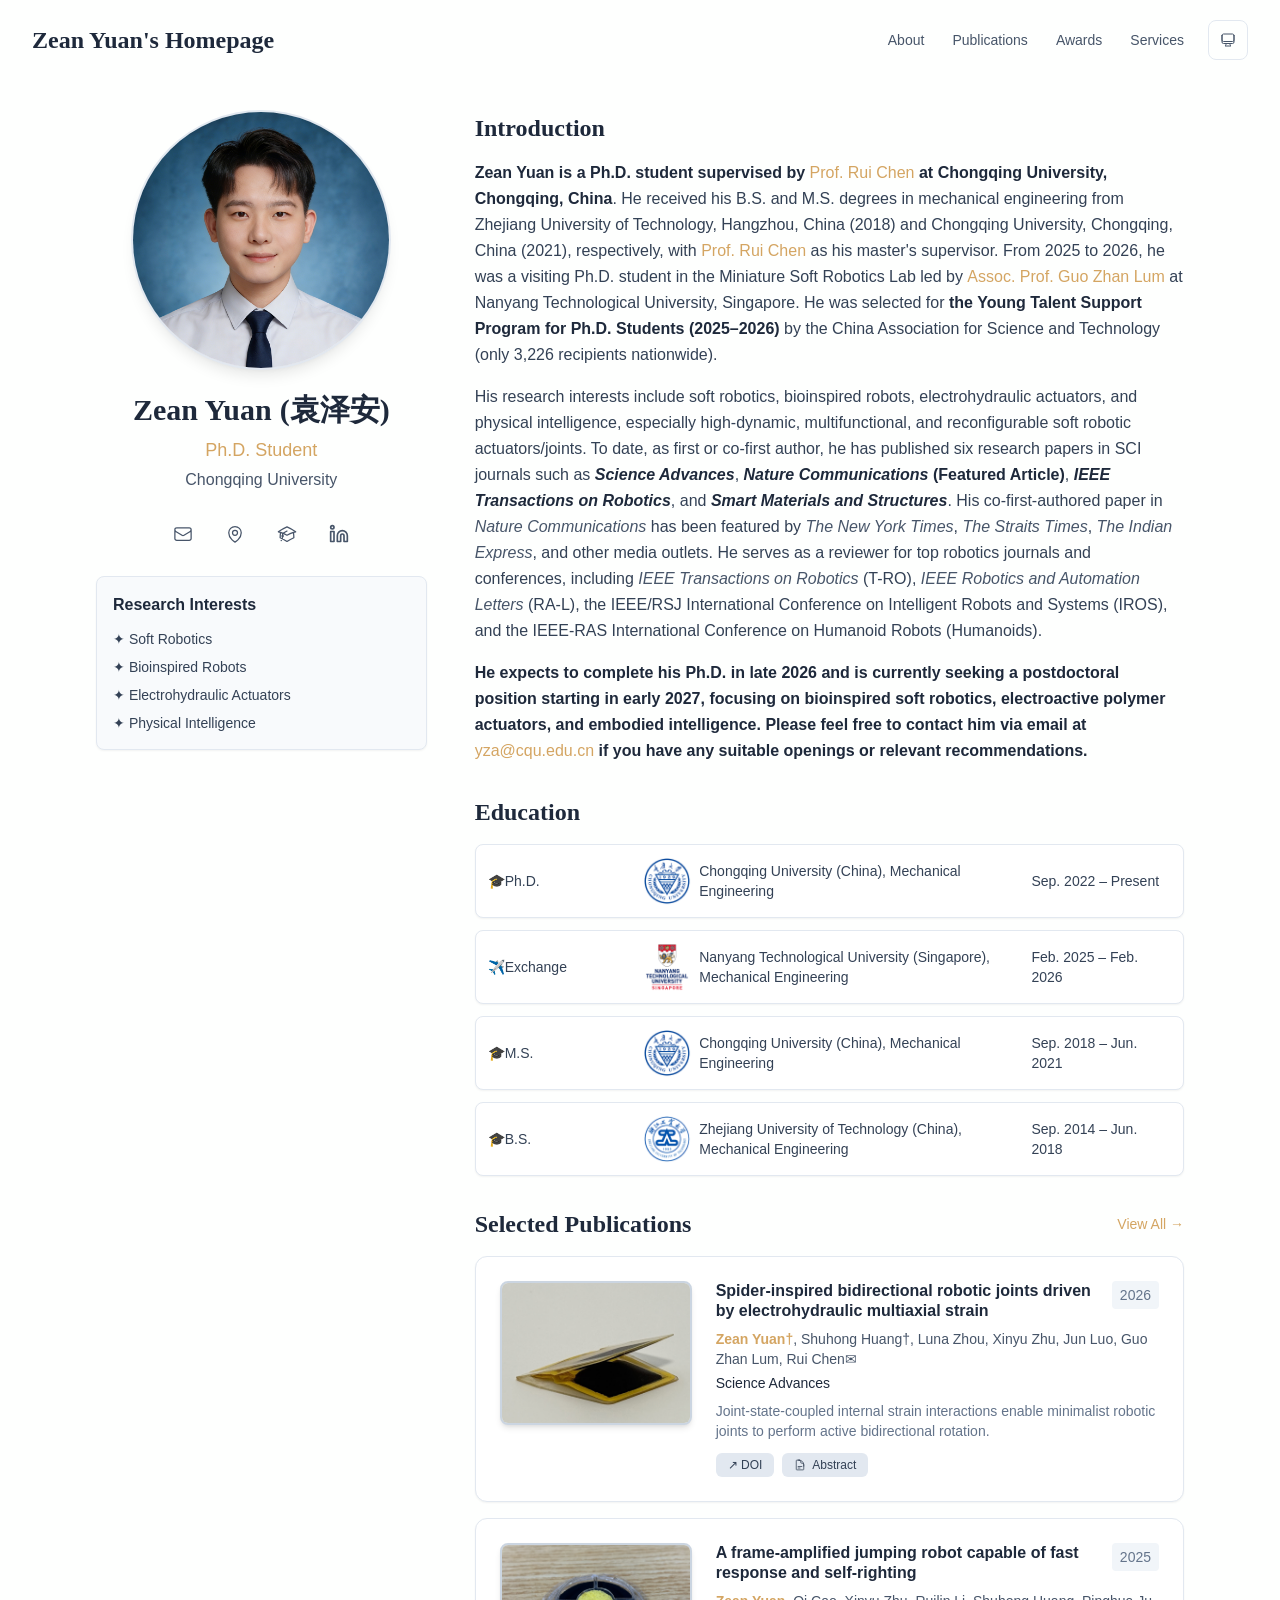
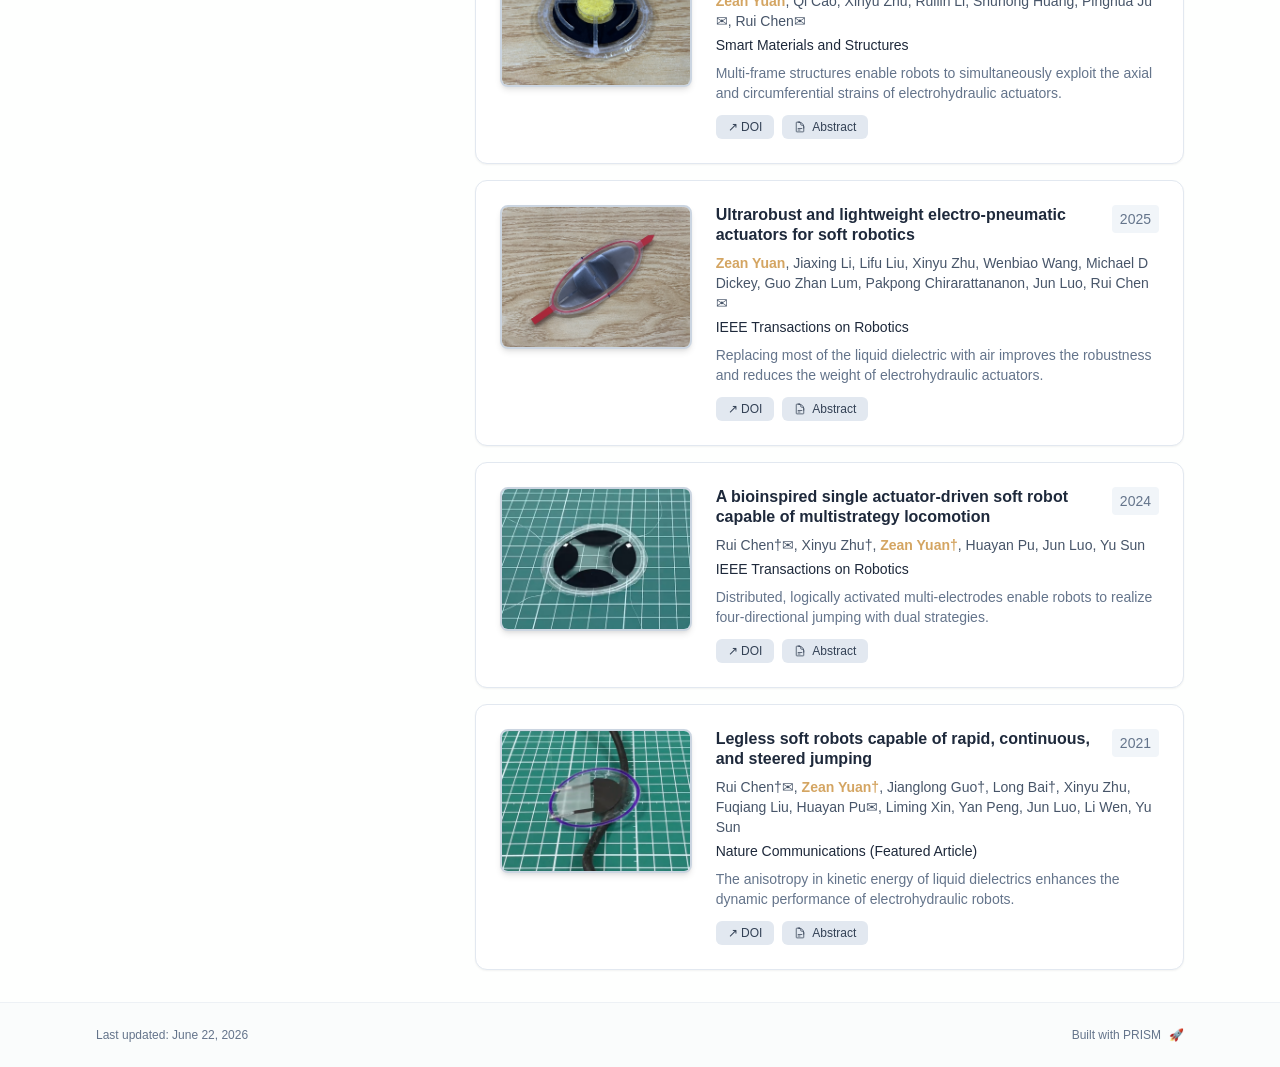
==== commit 4a3624b2: "Add files via upload" ====
--- a/index.html
+++ b/index.html
@@ -1,4 +1,4 @@
-<!DOCTYPE html><html lang="en" class="scroll-smooth"><head><meta charSet="utf-8"/><meta name="viewport" content="width=device-width, initial-scale=1"/><link rel="preload" as="image" href="/bio.jpg"/><link rel="stylesheet" href="/_next/static/css/f786573eed3a04cd.css" data-precedence="next"/><link rel="preload" as="script" fetchPriority="low" href="/_next/static/chunks/webpack-af78f5c2c11af041.js"/><script src="/_next/static/chunks/4bd1b696-70b6d399998de86a.js" async=""></script><script src="/_next/static/chunks/684-5aaa8290a129f299.js" async=""></script><script src="/_next/static/chunks/main-app-35674cb01717d3a2.js" async=""></script><script src="/_next/static/chunks/461-a9a5d7b05a71d978.js" async=""></script><script src="/_next/static/chunks/874-6cc630662f3664af.js" async=""></script><script src="/_next/static/chunks/291-e39730cc9327e39b.js" async=""></script><script src="/_next/static/chunks/app/layout-1c1e5804ac26b3eb.js" async=""></script><script src="/_next/static/chunks/873-6d5dea4355fe7ef1.js" async=""></script><script src="/_next/static/chunks/748-1445aac8bf577eed.js" async=""></script><script src="/_next/static/chunks/app/page-2ba477269cc24c2a.js" async=""></script><link rel="icon" href="/favicon.svg" type="image/svg+xml"/><link rel="dns-prefetch" href="https://jialeliu.com"/><link rel="preconnect" href="https://jialeliu.com" crossorigin=""/><link rel="preload" as="font" type="font/woff2" href="https://jialeliu.com/fonts/georgiab.woff2" crossorigin=""/><script>
+<!DOCTYPE html><html lang="en" class="scroll-smooth"><head><meta charSet="utf-8"/><meta name="viewport" content="width=device-width, initial-scale=1"/><link rel="preload" as="image" href="/bio.jpg"/><link rel="stylesheet" href="/_next/static/css/c51684ded21b706b.css" data-precedence="next"/><link rel="preload" as="script" fetchPriority="low" href="/_next/static/chunks/webpack-af78f5c2c11af041.js"/><script src="/_next/static/chunks/4bd1b696-70b6d399998de86a.js" async=""></script><script src="/_next/static/chunks/684-5aaa8290a129f299.js" async=""></script><script src="/_next/static/chunks/main-app-35674cb01717d3a2.js" async=""></script><script src="/_next/static/chunks/461-a9a5d7b05a71d978.js" async=""></script><script src="/_next/static/chunks/874-6cc630662f3664af.js" async=""></script><script src="/_next/static/chunks/291-e39730cc9327e39b.js" async=""></script><script src="/_next/static/chunks/app/layout-1c1e5804ac26b3eb.js" async=""></script><script src="/_next/static/chunks/873-6d5dea4355fe7ef1.js" async=""></script><script src="/_next/static/chunks/748-1445aac8bf577eed.js" async=""></script><script src="/_next/static/chunks/app/page-e19670901838ac21.js" async=""></script><link rel="icon" href="/favicon.svg" type="image/svg+xml"/><link rel="dns-prefetch" href="https://jialeliu.com"/><link rel="preconnect" href="https://jialeliu.com" crossorigin=""/><link rel="preload" as="font" type="font/woff2" href="https://jialeliu.com/fonts/georgiab.woff2" crossorigin=""/><script>
               try {
                 const theme = localStorage.getItem('theme-storage');
                 const parsed = theme ? JSON.parse(theme) : null;
@@ -61,4 +61,4 @@
     }
   </script><title>Zean Yuan&#x27;s Homepage</title><meta name="description" content="Ph.D. student at Chongqing University."/><meta name="author" content="Zean Yuan"/><meta name="keywords" content="Zean Yuan,PhD,Research,Chongqing University"/><meta name="creator" content="Zean Yuan"/><meta name="publisher" content="Zean Yuan"/><meta property="og:title" content="Zean Yuan&#x27;s Homepage"/><meta property="og:description" content="Ph.D. student at Chongqing University."/><meta property="og:site_name" content="Zean Yuan&#x27;s Academic Website"/><meta property="og:locale" content="en_US"/><meta property="og:type" content="website"/><meta name="twitter:card" content="summary"/><meta name="twitter:title" content="Zean Yuan&#x27;s Homepage"/><meta name="twitter:description" content="Ph.D. student at Chongqing University."/><link rel="icon" href="/favicon.svg"/><script>document.querySelectorAll('body link[rel="icon"], body link[rel="apple-touch-icon"]').forEach(el => document.head.appendChild(el))</script><script src="/_next/static/chunks/polyfills-42372ed130431b0a.js" noModule=""></script></head><body class="font-sans antialiased"><div style="visibility:hidden"><nav class="fixed top-0 left-0 right-0 z-50" data-headlessui-state=""><div class="transition-all duration-300 ease-out bg-transparent" style="transform:translateY(-100px)"><div class="max-w-7xl mx-auto px-4 sm:px-6 lg:px-8"><div class="flex justify-between items-center h-16 lg:h-20"><div class="flex-shrink-0" tabindex="0"><a class="text-xl lg:text-2xl font-serif font-semibold text-primary hover:text-accent transition-colors duration-200" href="/">Zean Yuan&#x27;s Homepage</a></div><div class="hidden lg:block"><div class="ml-10 flex items-center space-x-3"><div class="relative flex items-baseline space-x-1"><a data-nav-href="/" class="relative px-3 py-2 text-sm font-medium rounded-lg transition-colors duration-150 text-primary" href="/">About</a><a data-nav-href="/publications" class="relative px-3 py-2 text-sm font-medium rounded-lg transition-colors duration-150 text-neutral-600" href="/publications/">Publications</a><a data-nav-href="/awards" class="relative px-3 py-2 text-sm font-medium rounded-lg transition-colors duration-150 text-neutral-600" href="/awards/">Awards</a><a data-nav-href="/services" class="relative px-3 py-2 text-sm font-medium rounded-lg transition-colors duration-150 text-neutral-600" href="/services/">Services</a></div><div class="flex items-center justify-center w-10 h-10 rounded-lg border border-neutral-200 dark:border-[rgba(148,163,184,0.24)] bg-background dark:bg-neutral-800"><div class="w-4 h-4 rounded-full bg-neutral-300 animate-pulse"></div></div></div></div><div class="lg:hidden flex items-center space-x-2"><div class="flex items-center justify-center w-10 h-10 rounded-lg border border-neutral-200 dark:border-[rgba(148,163,184,0.24)] bg-background dark:bg-neutral-800"><div class="w-4 h-4 rounded-full bg-neutral-300 animate-pulse"></div></div><button class="inline-flex items-center justify-center p-2 rounded-md text-neutral-600 hover:text-primary hover:bg-neutral-100 dark:hover:bg-neutral-800 focus:outline-none focus:ring-2 focus:ring-inset focus:ring-accent transition-colors duration-200" id="headlessui-disclosure-button-«R7pdb»" type="button" aria-expanded="false" data-headlessui-state=""><span class="sr-only">Open main menu</span><div><svg xmlns="http://www.w3.org/2000/svg" fill="none" viewBox="0 0 24 24" stroke-width="1.5" stroke="currentColor" aria-hidden="true" data-slot="icon" class="block h-6 w-6"><path stroke-linecap="round" stroke-linejoin="round" d="M3.75 6.75h16.5M3.75 12h16.5m-16.5 5.25h16.5"></path></svg></div></button></div></div></div></div></nav><main class="min-h-screen pt-16 lg:pt-20"><div class="max-w-6xl mx-auto px-4 sm:px-6 lg:px-8 py-8 bg-background min-h-screen"><div class="grid grid-cols-1 lg:grid-cols-3 gap-12"><div class="lg:col-span-1"><div class="sticky top-8" style="opacity:0;transform:translateY(20px)"><div class="w-64 h-64 mx-auto mb-6 rounded-full overflow-hidden shadow-lg ring-2 ring-neutral-200 dark:ring-neutral-700 hover:shadow-xl transition-all duration-200 hover:scale-105"><img alt="Zean Yuan" width="256" height="256" decoding="async" data-nimg="1" class="w-full h-full object-cover object-[32%_center]" style="color:transparent" src="/bio.jpg"/></div><div class="text-center mb-6"><h1 class="text-3xl font-serif font-bold text-primary mb-2">Zean Yuan<span class="ml-2 text-3xl font-serif font-bold text-primary mb-2">(袁泽安)</span></h1><p class="text-lg text-accent font-medium mb-1">Ph.D. Student</p><p class="text-neutral-600 mb-2">Chongqing University</p></div><div class="flex flex-wrap justify-center gap-3 sm:gap-4 mb-6 relative px-2"><div class="relative"><button class="p-2 sm:p-2 transition-colors duration-200 text-neutral-600 dark:text-neutral-400 hover:text-accent" aria-label="Email"><svg xmlns="http://www.w3.org/2000/svg" fill="none" viewBox="0 0 24 24" stroke-width="1.5" stroke="currentColor" aria-hidden="true" data-slot="icon" class="h-5 w-5"><path stroke-linecap="round" stroke-linejoin="round" d="M21.75 6.75v10.5a2.25 2.25 0 0 1-2.25 2.25h-15a2.25 2.25 0 0 1-2.25-2.25V6.75m19.5 0A2.25 2.25 0 0 0 19.5 4.5h-15a2.25 2.25 0 0 0-2.25 2.25m19.5 0v.243a2.25 2.25 0 0 1-1.07 1.916l-7.5 4.615a2.25 2.25 0 0 1-2.36 0L3.32 8.91a2.25 2.25 0 0 1-1.07-1.916V6.75"></path></svg></button></div><div class="relative"><button class="p-2 sm:p-2 transition-colors duration-200 text-neutral-600 dark:text-neutral-400 hover:text-accent" aria-label="Location"><svg xmlns="http://www.w3.org/2000/svg" fill="none" viewBox="0 0 24 24" stroke-width="1.5" stroke="currentColor" aria-hidden="true" data-slot="icon" class="h-5 w-5"><path stroke-linecap="round" stroke-linejoin="round" d="M15 10.5a3 3 0 1 1-6 0 3 3 0 0 1 6 0Z"></path><path stroke-linecap="round" stroke-linejoin="round" d="M19.5 10.5c0 7.142-7.5 11.25-7.5 11.25S4.5 17.642 4.5 10.5a7.5 7.5 0 1 1 15 0Z"></path></svg></button></div><a href="https://scholar.google.com/citations?user=y_1i8P0AAAAJ&amp;hl=zh-CN" target="_blank" rel="noopener noreferrer" class="p-2 sm:p-2 text-neutral-600 dark:text-neutral-400 hover:text-accent transition-colors duration-200" aria-label="Google Scholar"><svg xmlns="http://www.w3.org/2000/svg" fill="none" viewBox="0 0 24 24" stroke-width="1.5" stroke="currentColor" aria-hidden="true" data-slot="icon" class="h-5 w-5"><path stroke-linecap="round" stroke-linejoin="round" d="M4.26 10.147a60.438 60.438 0 0 0-.491 6.347A48.62 48.62 0 0 1 12 20.904a48.62 48.62 0 0 1 8.232-4.41 60.46 60.46 0 0 0-.491-6.347m-15.482 0a50.636 50.636 0 0 0-2.658-.813A59.906 59.906 0 0 1 12 3.493a59.903 59.903 0 0 1 10.399 5.84c-.896.248-1.783.52-2.658.814m-15.482 0A50.717 50.717 0 0 1 12 13.489a50.702 50.702 0 0 1 7.74-3.342M6.75 15a.75.75 0 1 0 0-1.5.75.75 0 0 0 0 1.5Zm0 0v-3.675A55.378 55.378 0 0 1 12 8.443m-7.007 11.55A5.981 5.981 0 0 0 6.75 15.75v-1.5"></path></svg></a><a href="https://www.linkedin.com/in/zean-yuan-351a87355/" target="_blank" rel="noopener noreferrer" class="p-2 sm:p-2 text-neutral-600 dark:text-neutral-400 hover:text-accent transition-colors duration-200" aria-label="LinkedIn"><svg xmlns="http://www.w3.org/2000/svg" width="24" height="24" viewBox="0 0 24 24" fill="none" stroke="currentColor" stroke-width="2" stroke-linecap="round" stroke-linejoin="round" class="lucide lucide-linkedin h-5 w-5" aria-hidden="true"><path d="M16 8a6 6 0 0 1 6 6v7h-4v-7a2 2 0 0 0-2-2 2 2 0 0 0-2 2v7h-4v-7a6 6 0 0 1 6-6z"></path><rect width="4" height="12" x="2" y="9"></rect><circle cx="4" cy="4" r="2"></circle></svg></a></div><div class="p-4 mb-6 bg-neutral-50 dark:bg-neutral-800 p-3 rounded-lg shadow-sm border border-neutral-200 dark:border-[rgba(148,163,184,0.24)] hover:shadow-lg transition-all duration-200 hover:scale-[1.02]"><h3 class="font-semibold text-primary mb-3">Research Interests</h3><div class="space-y-2 text-sm text-neutral-700 dark:text-neutral-500"><div>✦ Soft Robotics</div><div>✦ Bioinspired Robots</div><div>✦ Electrohydraulic Actuators</div><div>✦ Physical Intelligence</div></div></div></div></div><div class="lg:col-span-2 space-y-8"><section id="about" class="scroll-mt-24 space-y-8"><section style="opacity:0;transform:translateY(20px)"><h2 class="text-2xl font-serif font-bold text-primary mb-4">Introduction</h2><div class="text-neutral-700 dark:text-neutral-600 leading-relaxed"><p class="mb-4 last:mb-0"><strong class="font-semibold text-primary">Zean Yuan is a Ph.D. student supervised by <a href="https://scholar.google.com/citations?user=mZNmVpkAAAAJ&amp;hl=zh-CN" node="[object Object]" target="_blank" rel="noopener noreferrer" class="text-accent font-medium transition-all duration-200 rounded hover:bg-accent/10 hover:shadow-sm">Prof. Rui Chen</a> at Chongqing University, Chongqing, China</strong>. He received his B.S. and M.S. degrees in mechanical engineering from Zhejiang University of Technology, Hangzhou, China (2018) and Chongqing University, Chongqing, China (2021), respectively, with <a href="https://scholar.google.com/citations?user=mZNmVpkAAAAJ&amp;hl=zh-CN" node="[object Object]" target="_blank" rel="noopener noreferrer" class="text-accent font-medium transition-all duration-200 rounded hover:bg-accent/10 hover:shadow-sm">Prof. Rui Chen</a> as his master&#x27;s supervisor. From 2025 to 2026, he was a visiting Ph.D. student in the Miniature Soft Robotics Lab led by <a href="https://dr.ntu.edu.sg/entities/person/Lum-Guo-Zhan" node="[object Object]" target="_blank" rel="noopener noreferrer" class="text-accent font-medium transition-all duration-200 rounded hover:bg-accent/10 hover:shadow-sm">Assoc. Prof. Guo Zhan Lum</a> at Nanyang Technological University, Singapore. He was selected for <strong class="font-semibold text-primary">the Young Talent Support Program for Ph.D. Students (2025–2026)</strong> by the China Association for Science and Technology (only 3,226 recipients nationwide).</p>
 <p class="mb-4 last:mb-0">His research interests include soft robotics, bioinspired robots, electrohydraulic actuators, and physical intelligence, especially high-dynamic, multifunctional, and reconfigurable soft robotic actuators/joints. To date, as first or co-first author, he has published six research papers in SCI journals such as <em class="italic text-neutral-600 dark:text-neutral-500"><strong class="font-semibold text-primary">Science Advances</strong></em>, <em class="italic text-neutral-600 dark:text-neutral-500"><strong class="font-semibold text-primary">Nature Communications</strong></em> <strong class="font-semibold text-primary">(Featured Article)</strong>, <em class="italic text-neutral-600 dark:text-neutral-500"><strong class="font-semibold text-primary">IEEE Transactions on Robotics</strong></em>, and <em class="italic text-neutral-600 dark:text-neutral-500"><strong class="font-semibold text-primary">Smart Materials and Structures</strong></em>. His co-first-authored paper in <em class="italic text-neutral-600 dark:text-neutral-500">Nature Communications</em> has been featured by <em class="italic text-neutral-600 dark:text-neutral-500">The New York Times</em>, <em class="italic text-neutral-600 dark:text-neutral-500">The Straits Times</em>, <em class="italic text-neutral-600 dark:text-neutral-500">The Indian Express</em>, and other media outlets. He serves as a reviewer for top robotics journals and conferences, including <em class="italic text-neutral-600 dark:text-neutral-500">IEEE Transactions on Robotics</em> (T-RO), <em class="italic text-neutral-600 dark:text-neutral-500">IEEE Robotics and Automation Letters</em> (RA-L), the IEEE/RSJ International Conference on Intelligent Robots and Systems (IROS), and the IEEE-RAS International Conference on Humanoid Robots (Humanoids).</p>
-<p class="mb-4 last:mb-0"><strong class="font-semibold text-primary">He expects to complete his Ph.D. in late 2026 and is currently seeking a postdoctoral position starting in early 2027, focusing on bioinspired soft robotics, electroactive polymer actuators, and embodied intelligence. Please feel free to contact him via email at <a href="mailto:yza@cqu.edu.cn" node="[object Object]" target="_blank" rel="noopener noreferrer" class="text-accent font-medium transition-all duration-200 rounded hover:bg-accent/10 hover:shadow-sm">yza@cqu.edu.cn</a> if you have any suitable openings or relevant recommendations.</strong></p></div></section><section style="opacity:0;transform:translateY(20px)"><h2 class="text-2xl font-serif font-bold text-primary mb-4">Education</h2><div class="space-y-3"><div class="grid gap-4 items-center bg-white dark:bg-neutral-900 p-3 rounded-lg shadow-sm border border-neutral-200 dark:border-[rgba(148,163,184,0.24)] hover:shadow-lg transition-all duration-200 hover:scale-[1.02]" style="grid-template-columns:6fr 16fr 6fr;opacity:0;transform:translateY(20px)"><span class="text-sm text-neutral-700 flex-shrink-0">🎓Ph.D.</span><div class="flex items-center gap-2"><div class="w-12 h-12 relative flex-shrink-0"><img alt="icon" loading="lazy" decoding="async" data-nimg="fill" class="object-contain" style="position:absolute;height:100%;width:100%;left:0;top:0;right:0;bottom:0;color:transparent" src="/news/cqu.png"/></div><p class="text-sm text-neutral-700">Chongqing University (China), Mechanical Engineering</p></div><p class="text-sm text-neutral-700">Sep. 2022 – Present</p></div><div class="grid gap-4 items-center bg-white dark:bg-neutral-900 p-3 rounded-lg shadow-sm border border-neutral-200 dark:border-[rgba(148,163,184,0.24)] hover:shadow-lg transition-all duration-200 hover:scale-[1.02]" style="grid-template-columns:6fr 16fr 6fr;opacity:0;transform:translateY(20px)"><span class="text-sm text-neutral-700 flex-shrink-0">✈️Exchange</span><div class="flex items-center gap-2"><div class="w-12 h-12 relative flex-shrink-0"><img alt="icon" loading="lazy" decoding="async" data-nimg="fill" class="object-contain" style="position:absolute;height:100%;width:100%;left:0;top:0;right:0;bottom:0;color:transparent" src="/news/ntu.png"/></div><p class="text-sm text-neutral-700">Nanyang Technological University (Singapore), Mechanical Engineering</p></div><p class="text-sm text-neutral-700">Feb. 2025 – Feb. 2026</p></div><div class="grid gap-4 items-center bg-white dark:bg-neutral-900 p-3 rounded-lg shadow-sm border border-neutral-200 dark:border-[rgba(148,163,184,0.24)] hover:shadow-lg transition-all duration-200 hover:scale-[1.02]" style="grid-template-columns:6fr 16fr 6fr;opacity:0;transform:translateY(20px)"><span class="text-sm text-neutral-700 flex-shrink-0">🎓M.S.</span><div class="flex items-center gap-2"><div class="w-12 h-12 relative flex-shrink-0"><img alt="icon" loading="lazy" decoding="async" data-nimg="fill" class="object-contain" style="position:absolute;height:100%;width:100%;left:0;top:0;right:0;bottom:0;color:transparent" src="/news/cqu.png"/></div><p class="text-sm text-neutral-700">Chongqing University (China), Mechanical Engineering</p></div><p class="text-sm text-neutral-700">Sep. 2018 – Jun. 2021</p></div><div class="grid gap-4 items-center bg-white dark:bg-neutral-900 p-3 rounded-lg shadow-sm border border-neutral-200 dark:border-[rgba(148,163,184,0.24)] hover:shadow-lg transition-all duration-200 hover:scale-[1.02]" style="grid-template-columns:6fr 16fr 6fr;opacity:0;transform:translateY(20px)"><span class="text-sm text-neutral-700 flex-shrink-0">🎓B.S.</span><div class="flex items-center gap-2"><div class="w-12 h-12 relative flex-shrink-0"><img alt="icon" loading="lazy" decoding="async" data-nimg="fill" class="object-contain" style="position:absolute;height:100%;width:100%;left:0;top:0;right:0;bottom:0;color:transparent" src="/news/zjut.png"/></div><p class="text-sm text-neutral-700">Zhejiang University of Technology (China), Mechanical Engineering</p></div><p class="text-sm text-neutral-700">Sep. 2014 – Jun. 2018</p></div></div></section><section style="opacity:0;transform:translateY(20px)"><div class="flex items-center justify-between mb-4"><h2 class="text-2xl font-serif font-bold text-primary">Selected Publications</h2><a class="text-accent hover:text-accent-dark text-sm font-medium transition-all duration-200 rounded hover:bg-accent/10 hover:shadow-sm" href="/publications/">View All<!-- --> →</a></div><div class="space-y-4"><div class="bg-white dark:bg-neutral-900 p-6 rounded-xl shadow-sm border border-neutral-200 dark:border-neutral-800 hover:shadow-lg transition-all duration-200 hover:scale-[1.01]" style="opacity:0;transform:translateY(20px)"><div class="flex flex-col md:flex-row gap-6"><div class="w-full md:w-48 flex-shrink-0"><div class="aspect-[4/3] relative rounded-lg overflow-hidden bg-neutral-100 dark:bg-neutral-800 border-2 border-neutral-300 dark:border-neutral-600 shadow-md"><img alt="Spider-inspired bidirectional robotic joints driven by electrohydraulic multiaxial strain" loading="lazy" decoding="async" data-nimg="fill" class="object-cover" style="position:absolute;height:100%;width:100%;left:0;top:0;right:0;bottom:0;color:transparent" src="/papers/paper-16.png"/></div></div><div class="flex-grow"><div class="flex justify-between items-start gap-3"><h3 class="font-semibold text-primary mb-2 leading-tight">Spider-inspired bidirectional robotic joints driven by electrohydraulic multiaxial strain</h3><span class="text-sm text-neutral-500 font-medium bg-neutral-100 dark:bg-neutral-800 px-2 py-1 rounded shrink-0">2026</span></div><p class="text-sm text-neutral-600 dark:text-neutral-500 mb-1"><span><span class="font-semibold text-accent ">Zean Yuan†</span>, </span><span><span class=" ">Shuhong Huang†</span>, </span><span><span class=" ">Luna Zhou</span>, </span><span><span class=" ">Xinyu Zhu</span>, </span><span><span class=" ">Jun Luo</span>, </span><span><span class=" ">Guo Zhan Lum</span>, </span><span><span class=" ">Rui Chen✉</span></span></p><p class="text-sm font-medium text-neutral-800 dark:text-neutral-600 mb-2">Science Advances</p><p class="text-sm text-neutral-500 dark:text-neutral-500 line-clamp-2 mb-3">Joint-state-coupled internal strain interactions enable minimalist robotic joints to perform active bidirectional rotation.</p><div class="flex flex-wrap gap-2 mt-auto"><a href="https://doi.org/10.1126/sciadv.aei2880" target="_blank" rel="noopener noreferrer" class="inline-flex items-center px-3 py-1 rounded-md text-xs font-medium bg-neutral-200 dark:bg-neutral-300 text-neutral-700 dark:text-white hover:bg-accent hover:text-white transition-colors">↗ DOI</a><button class="inline-flex items-center px-3 py-1 rounded-md text-xs font-medium transition-colors bg-neutral-200 dark:bg-neutral-300 text-neutral-700 dark:text-white hover:bg-accent hover:text-white"><svg xmlns="http://www.w3.org/2000/svg" fill="none" viewBox="0 0 24 24" stroke-width="1.5" stroke="currentColor" aria-hidden="true" data-slot="icon" class="h-3 w-3 mr-1.5"><path stroke-linecap="round" stroke-linejoin="round" d="M19.5 14.25v-2.625a3.375 3.375 0 0 0-3.375-3.375h-1.5A1.125 1.125 0 0 1 13.5 7.125v-1.5a3.375 3.375 0 0 0-3.375-3.375H8.25m0 12.75h7.5m-7.5 3H12M10.5 2.25H5.625c-.621 0-1.125.504-1.125 1.125v17.25c0 .621.504 1.125 1.125 1.125h12.75c.621 0 1.125-.504 1.125-1.125V11.25a9 9 0 0 0-9-9Z"></path></svg>Abstract</button></div></div></div></div><div class="bg-white dark:bg-neutral-900 p-6 rounded-xl shadow-sm border border-neutral-200 dark:border-neutral-800 hover:shadow-lg transition-all duration-200 hover:scale-[1.01]" style="opacity:0;transform:translateY(20px)"><div class="flex flex-col md:flex-row gap-6"><div class="w-full md:w-48 flex-shrink-0"><div class="aspect-[4/3] relative rounded-lg overflow-hidden bg-neutral-100 dark:bg-neutral-800 border-2 border-neutral-300 dark:border-neutral-600 shadow-md"><img alt="A frame-amplified jumping robot capable of fast response and self-righting" loading="lazy" decoding="async" data-nimg="fill" class="object-cover" style="position:absolute;height:100%;width:100%;left:0;top:0;right:0;bottom:0;color:transparent" src="/papers/paper-14.png"/></div></div><div class="flex-grow"><div class="flex justify-between items-start gap-3"><h3 class="font-semibold text-primary mb-2 leading-tight">A frame-amplified jumping robot capable of fast response and self-righting</h3><span class="text-sm text-neutral-500 font-medium bg-neutral-100 dark:bg-neutral-800 px-2 py-1 rounded shrink-0">2025</span></div><p class="text-sm text-neutral-600 dark:text-neutral-500 mb-1"><span><span class="font-semibold text-accent ">Zean Yuan</span>, </span><span><span class=" ">Qi Cao</span>, </span><span><span class=" ">Xinyu Zhu</span>, </span><span><span class=" ">Ruilin Li</span>, </span><span><span class=" ">Shuhong Huang</span>, </span><span><span class=" ">Pinghua Ju✉</span>, </span><span><span class=" ">Rui Chen✉</span></span></p><p class="text-sm font-medium text-neutral-800 dark:text-neutral-600 mb-2">Smart Materials and Structures</p><p class="text-sm text-neutral-500 dark:text-neutral-500 line-clamp-2 mb-3">Multi-frame structures enable robots to simultaneously exploit the axial and circumferential strains of electrohydraulic actuators.</p><div class="flex flex-wrap gap-2 mt-auto"><a href="https://doi.org/10.1088/1361-665X/ae1eba" target="_blank" rel="noopener noreferrer" class="inline-flex items-center px-3 py-1 rounded-md text-xs font-medium bg-neutral-200 dark:bg-neutral-300 text-neutral-700 dark:text-white hover:bg-accent hover:text-white transition-colors">↗ DOI</a><button class="inline-flex items-center px-3 py-1 rounded-md text-xs font-medium transition-colors bg-neutral-200 dark:bg-neutral-300 text-neutral-700 dark:text-white hover:bg-accent hover:text-white"><svg xmlns="http://www.w3.org/2000/svg" fill="none" viewBox="0 0 24 24" stroke-width="1.5" stroke="currentColor" aria-hidden="true" data-slot="icon" class="h-3 w-3 mr-1.5"><path stroke-linecap="round" stroke-linejoin="round" d="M19.5 14.25v-2.625a3.375 3.375 0 0 0-3.375-3.375h-1.5A1.125 1.125 0 0 1 13.5 7.125v-1.5a3.375 3.375 0 0 0-3.375-3.375H8.25m0 12.75h7.5m-7.5 3H12M10.5 2.25H5.625c-.621 0-1.125.504-1.125 1.125v17.25c0 .621.504 1.125 1.125 1.125h12.75c.621 0 1.125-.504 1.125-1.125V11.25a9 9 0 0 0-9-9Z"></path></svg>Abstract</button></div></div></div></div><div class="bg-white dark:bg-neutral-900 p-6 rounded-xl shadow-sm border border-neutral-200 dark:border-neutral-800 hover:shadow-lg transition-all duration-200 hover:scale-[1.01]" style="opacity:0;transform:translateY(20px)"><div class="flex flex-col md:flex-row gap-6"><div class="w-full md:w-48 flex-shrink-0"><div class="aspect-[4/3] relative rounded-lg overflow-hidden bg-neutral-100 dark:bg-neutral-800 border-2 border-neutral-300 dark:border-neutral-600 shadow-md"><img alt="Ultrarobust and lightweight electro-pneumatic actuators for soft robotics" loading="lazy" decoding="async" data-nimg="fill" class="object-cover" style="position:absolute;height:100%;width:100%;left:0;top:0;right:0;bottom:0;color:transparent" src="/papers/paper-9.png"/></div></div><div class="flex-grow"><div class="flex justify-between items-start gap-3"><h3 class="font-semibold text-primary mb-2 leading-tight">Ultrarobust and lightweight electro-pneumatic actuators for soft robotics</h3><span class="text-sm text-neutral-500 font-medium bg-neutral-100 dark:bg-neutral-800 px-2 py-1 rounded shrink-0">2025</span></div><p class="text-sm text-neutral-600 dark:text-neutral-500 mb-1"><span><span class="font-semibold text-accent ">Zean Yuan</span>, </span><span><span class=" ">Jiaxing Li</span>, </span><span><span class=" ">Lifu Liu</span>, </span><span><span class=" ">Xinyu Zhu</span>, </span><span><span class=" ">Wenbiao Wang</span>, </span><span><span class=" ">Michael D Dickey</span>, </span><span><span class=" ">Guo Zhan Lum</span>, </span><span><span class=" ">Pakpong Chirarattananon</span>, </span><span><span class=" ">Jun Luo</span>, </span><span><span class=" ">Rui Chen✉</span></span></p><p class="text-sm font-medium text-neutral-800 dark:text-neutral-600 mb-2">IEEE Transactions on Robotics</p><p class="text-sm text-neutral-500 dark:text-neutral-500 line-clamp-2 mb-3">Replacing most of the liquid dielectric with air improves the robustness and reduces the weight of electrohydraulic actuators.</p><div class="flex flex-wrap gap-2 mt-auto"><a href="https://doi.org/10.1109/TRO.2025.3559430" target="_blank" rel="noopener noreferrer" class="inline-flex items-center px-3 py-1 rounded-md text-xs font-medium bg-neutral-200 dark:bg-neutral-300 text-neutral-700 dark:text-white hover:bg-accent hover:text-white transition-colors">↗ DOI</a><button class="inline-flex items-center px-3 py-1 rounded-md text-xs font-medium transition-colors bg-neutral-200 dark:bg-neutral-300 text-neutral-700 dark:text-white hover:bg-accent hover:text-white"><svg xmlns="http://www.w3.org/2000/svg" fill="none" viewBox="0 0 24 24" stroke-width="1.5" stroke="currentColor" aria-hidden="true" data-slot="icon" class="h-3 w-3 mr-1.5"><path stroke-linecap="round" stroke-linejoin="round" d="M19.5 14.25v-2.625a3.375 3.375 0 0 0-3.375-3.375h-1.5A1.125 1.125 0 0 1 13.5 7.125v-1.5a3.375 3.375 0 0 0-3.375-3.375H8.25m0 12.75h7.5m-7.5 3H12M10.5 2.25H5.625c-.621 0-1.125.504-1.125 1.125v17.25c0 .621.504 1.125 1.125 1.125h12.75c.621 0 1.125-.504 1.125-1.125V11.25a9 9 0 0 0-9-9Z"></path></svg>Abstract</button></div></div></div></div><div class="bg-white dark:bg-neutral-900 p-6 rounded-xl shadow-sm border border-neutral-200 dark:border-neutral-800 hover:shadow-lg transition-all duration-200 hover:scale-[1.01]" style="opacity:0;transform:translateY(20px)"><div class="flex flex-col md:flex-row gap-6"><div class="w-full md:w-48 flex-shrink-0"><div class="aspect-[4/3] relative rounded-lg overflow-hidden bg-neutral-100 dark:bg-neutral-800 border-2 border-neutral-300 dark:border-neutral-600 shadow-md"><img alt="A bioinspired single actuator-driven soft robot capable of multistrategy locomotion" loading="lazy" decoding="async" data-nimg="fill" class="object-cover" style="position:absolute;height:100%;width:100%;left:0;top:0;right:0;bottom:0;color:transparent" src="/papers/paper-3.png"/></div></div><div class="flex-grow"><div class="flex justify-between items-start gap-3"><h3 class="font-semibold text-primary mb-2 leading-tight">A bioinspired single actuator-driven soft robot capable of multistrategy locomotion</h3><span class="text-sm text-neutral-500 font-medium bg-neutral-100 dark:bg-neutral-800 px-2 py-1 rounded shrink-0">2024</span></div><p class="text-sm text-neutral-600 dark:text-neutral-500 mb-1"><span><span class=" ">Rui Chen†✉</span>, </span><span><span class=" ">Xinyu Zhu†</span>, </span><span><span class="font-semibold text-accent ">Zean Yuan†</span>, </span><span><span class=" ">Huayan Pu</span>, </span><span><span class=" ">Jun Luo</span>, </span><span><span class=" ">Yu Sun</span></span></p><p class="text-sm font-medium text-neutral-800 dark:text-neutral-600 mb-2">IEEE Transactions on Robotics</p><p class="text-sm text-neutral-500 dark:text-neutral-500 line-clamp-2 mb-3">Distributed, logically activated multi-electrodes enable robots to realize four-directional jumping with dual strategies.</p><div class="flex flex-wrap gap-2 mt-auto"><a href="https://doi.org/10.1109/TRO.2024.3370050" target="_blank" rel="noopener noreferrer" class="inline-flex items-center px-3 py-1 rounded-md text-xs font-medium bg-neutral-200 dark:bg-neutral-300 text-neutral-700 dark:text-white hover:bg-accent hover:text-white transition-colors">↗ DOI</a><button class="inline-flex items-center px-3 py-1 rounded-md text-xs font-medium transition-colors bg-neutral-200 dark:bg-neutral-300 text-neutral-700 dark:text-white hover:bg-accent hover:text-white"><svg xmlns="http://www.w3.org/2000/svg" fill="none" viewBox="0 0 24 24" stroke-width="1.5" stroke="currentColor" aria-hidden="true" data-slot="icon" class="h-3 w-3 mr-1.5"><path stroke-linecap="round" stroke-linejoin="round" d="M19.5 14.25v-2.625a3.375 3.375 0 0 0-3.375-3.375h-1.5A1.125 1.125 0 0 1 13.5 7.125v-1.5a3.375 3.375 0 0 0-3.375-3.375H8.25m0 12.75h7.5m-7.5 3H12M10.5 2.25H5.625c-.621 0-1.125.504-1.125 1.125v17.25c0 .621.504 1.125 1.125 1.125h12.75c.621 0 1.125-.504 1.125-1.125V11.25a9 9 0 0 0-9-9Z"></path></svg>Abstract</button></div></div></div></div><div class="bg-white dark:bg-neutral-900 p-6 rounded-xl shadow-sm border border-neutral-200 dark:border-neutral-800 hover:shadow-lg transition-all duration-200 hover:scale-[1.01]" style="opacity:0;transform:translateY(20px)"><div class="flex flex-col md:flex-row gap-6"><div class="w-full md:w-48 flex-shrink-0"><div class="aspect-[4/3] relative rounded-lg overflow-hidden bg-neutral-100 dark:bg-neutral-800 border-2 border-neutral-300 dark:border-neutral-600 shadow-md"><img alt="Legless soft robots capable of rapid, continuous, and steered jumping" loading="lazy" decoding="async" data-nimg="fill" class="object-cover" style="position:absolute;height:100%;width:100%;left:0;top:0;right:0;bottom:0;color:transparent" src="/papers/paper-1.png"/></div></div><div class="flex-grow"><div class="flex justify-between items-start gap-3"><h3 class="font-semibold text-primary mb-2 leading-tight">Legless soft robots capable of rapid, continuous, and steered jumping</h3><span class="text-sm text-neutral-500 font-medium bg-neutral-100 dark:bg-neutral-800 px-2 py-1 rounded shrink-0">2021</span></div><p class="text-sm text-neutral-600 dark:text-neutral-500 mb-1"><span><span class=" ">Rui Chen†✉</span>, </span><span><span class="font-semibold text-accent ">Zean Yuan†</span>, </span><span><span class=" ">Jianglong Guo†</span>, </span><span><span class=" ">Long Bai†</span>, </span><span><span class=" ">Xinyu Zhu</span>, </span><span><span class=" ">Fuqiang Liu</span>, </span><span><span class=" ">Huayan Pu✉</span>, </span><span><span class=" ">Liming Xin</span>, </span><span><span class=" ">Yan Peng</span>, </span><span><span class=" ">Jun Luo</span>, </span><span><span class=" ">Li Wen</span>, </span><span><span class=" ">Yu Sun</span></span></p><p class="text-sm font-medium text-neutral-800 dark:text-neutral-600 mb-2">Nature Communications (Featured Article)</p><p class="text-sm text-neutral-500 dark:text-neutral-500 line-clamp-2 mb-3">The anisotropy in kinetic energy of liquid dielectrics enhances the dynamic performance of electrohydraulic robots.</p><div class="flex flex-wrap gap-2 mt-auto"><a href="https://doi.org/10.1038/s41467-021-27265-w" target="_blank" rel="noopener noreferrer" class="inline-flex items-center px-3 py-1 rounded-md text-xs font-medium bg-neutral-200 dark:bg-neutral-300 text-neutral-700 dark:text-white hover:bg-accent hover:text-white transition-colors">↗ DOI</a><button class="inline-flex items-center px-3 py-1 rounded-md text-xs font-medium transition-colors bg-neutral-200 dark:bg-neutral-300 text-neutral-700 dark:text-white hover:bg-accent hover:text-white"><svg xmlns="http://www.w3.org/2000/svg" fill="none" viewBox="0 0 24 24" stroke-width="1.5" stroke="currentColor" aria-hidden="true" data-slot="icon" class="h-3 w-3 mr-1.5"><path stroke-linecap="round" stroke-linejoin="round" d="M19.5 14.25v-2.625a3.375 3.375 0 0 0-3.375-3.375h-1.5A1.125 1.125 0 0 1 13.5 7.125v-1.5a3.375 3.375 0 0 0-3.375-3.375H8.25m0 12.75h7.5m-7.5 3H12M10.5 2.25H5.625c-.621 0-1.125.504-1.125 1.125v17.25c0 .621.504 1.125 1.125 1.125h12.75c.621 0 1.125-.504 1.125-1.125V11.25a9 9 0 0 0-9-9Z"></path></svg>Abstract</button></div></div></div></div></div></section></section></div></div></div><!--$--><!--/$--><!--$--><!--/$--></main><footer class="border-t border-neutral-200/50 bg-neutral-50/50 dark:bg-neutral-900/50 dark:border-neutral-700/50"><div class="max-w-6xl mx-auto px-4 sm:px-6 lg:px-8 py-6"><div class="flex flex-col sm:flex-row justify-between items-center gap-2"><p class="text-xs text-neutral-500">Last updated<!-- -->: <!-- -->June 22, 2026</p><p class="text-xs text-neutral-500 flex items-center"><a href="https://github.com/xyjoey/PRISM" target="_blank" rel="noopener noreferrer">Built with PRISM</a><span class="ml-2">🚀</span></p></div></div></footer></div><script src="/_next/static/chunks/webpack-af78f5c2c11af041.js" async=""></script><script>(self.__next_f=self.__next_f||[]).push([0])</script><script>self.__next_f.push([1,"1:\"$Sreact.fragment\"\n3:I[3719,[\"461\",\"static/chunks/461-a9a5d7b05a71d978.js\",\"874\",\"static/chunks/874-6cc630662f3664af.js\",\"291\",\"static/chunks/291-e39730cc9327e39b.js\",\"177\",\"static/chunks/app/layout-1c1e5804ac26b3eb.js\"],\"ThemeProvider\"]\n4:I[310,[\"461\",\"static/chunks/461-a9a5d7b05a71d978.js\",\"874\",\"static/chunks/874-6cc630662f3664af.js\",\"291\",\"static/chunks/291-e39730cc9327e39b.js\",\"177\",\"static/chunks/app/layout-1c1e5804ac26b3eb.js\"],\"LocaleProvider\"]\n5:I[4574,[\"461\",\"static/chunks/461-a9a5d7b05a71d978.js\",\"874\",\"static/chunks/874-6cc630662f3664af.js\",\"291\",\"static/chunks/291-e39730cc9327e39b.js\",\"177\",\"static/chunks/app/layout-1c1e5804ac26b3eb.js\"],\"default\"]\n6:I[7555,[],\"\"]\n7:I[1295,[],\"\"]\n8:I[2548,[\"461\",\"static/chunks/461-a9a5d7b05a71d978.js\",\"874\",\"static/chunks/874-6cc630662f3664af.js\",\"291\",\"static/chunks/291-e39730cc9327e39b.js\",\"177\",\"static/chunks/app/layout-1c1e5804ac26b3eb.js\"],\"default\"]\n9:I[6613,[\"461\",\"static/chunks/461-a9a5d7b05a71d978.js\",\"873\",\"static/chunks/873-6d5dea4355fe7ef1.js\",\"874\",\"static/chunks/874-6cc630662f3664af.js\",\"748\",\"static/chunks/748-1445aac8bf577eed.js\",\"974\",\"static/chunks/app/page-2ba477269cc24c2a.js\"],\"default\"]\n15:I[9665,[],\"MetadataBoundary\"]\n17:I[9665,[],\"OutletBoundary\"]\n1a:I[4911,[],\"AsyncMetadataOutlet\"]\n1c:I[9665,[],\"ViewportBoundary\"]\n1e:I[6614,[],\"\"]\n:HL[\"/_next/static/css/f786573eed3a04cd.css\",\"style\"]\n2:T5c8,\n    try {\n      const cfg = {\"enabled\":false,\"locales\":[\"en\"],\"defaultLocale\":\"en\",\"mode\":\"fixed\",\"fixedLocale\":\"en\",\"persist\":false,\"switcher\":false,\"labels\":{\"en\":\"English\"}};\n      const storageKey = 'locale-storage';\n      const normalize = (value) =\u003e typeof value === 'string' ? value.trim().replace('_', '-').toLowerCase() : '';\n      const matchLocale = (candidate) =\u003e {\n        const normalized = normalize(candidate);\n        if (!normalized) return null;\n        if (cfg.locales.includes(normalized)) return normalized;\n        const language = normalized.split('-')[0];\n        if (cfg.locales.includes(language)) return language;\n        return null;"])</script><script>self.__next_f.push([1,"\n      };\n\n      let resolved = null;\n\n      if (!cfg.enabled) {\n        resolved = cfg.defaultLocale;\n      } else if (cfg.persist) {\n        resolved = matchLocale(localStorage.getItem(storageKey));\n      }\n\n      if (!resolved) {\n        if (cfg.mode === 'fixed') {\n          resolved = cfg.fixedLocale;\n        } else {\n          resolved = matchLocale(navigator.language);\n        }\n      }\n\n      if (!resolved) {\n        resolved = cfg.defaultLocale;\n      }\n\n      const root = document.documentElement;\n      root.lang = resolved;\n      root.setAttribute('data-locale', resolved);\n\n      if (cfg.persist) {\n        localStorage.setItem(storageKey, resolved);\n      }\n    } catch (e) {\n      const root = document.documentElement;\n      root.lang = 'en';\n      root.setAttribute('data-locale', 'en');\n    }\n  a:T89c,"])</script><script>self.__next_f.push([1,"**Zean Yuan is a Ph.D. student supervised by [Prof. Rui Chen](https://scholar.google.com/citations?user=mZNmVpkAAAAJ\u0026hl=zh-CN) at Chongqing University, Chongqing, China**. He received his B.S. and M.S. degrees in mechanical engineering from Zhejiang University of Technology, Hangzhou, China (2018) and Chongqing University, Chongqing, China (2021), respectively, with [Prof. Rui Chen](https://scholar.google.com/citations?user=mZNmVpkAAAAJ\u0026hl=zh-CN) as his master's supervisor. From 2025 to 2026, he was a visiting Ph.D. student in the Miniature Soft Robotics Lab led by [Assoc. Prof. Guo Zhan Lum](https://dr.ntu.edu.sg/entities/person/Lum-Guo-Zhan) at Nanyang Technological University, Singapore. He was selected for **the Young Talent Support Program for Ph.D. Students (2025–2026)** by the China Association for Science and Technology (only 3,226 recipients nationwide).\r\n\r\nHis research interests include soft robotics, bioinspired robots, electrohydraulic actuators, and physical intelligence, especially high-dynamic, multifunctional, and reconfigurable soft robotic actuators/joints. To date, as first or co-first author, he has published six research papers in SCI journals such as ***Science Advances***, ***Nature Communications*** **(Featured Article)**, ***IEEE Transactions on Robotics***, and ***Smart Materials and Structures***. His co-first-authored paper in *Nature Communications* has been featured by *The New York Times*, *The Straits Times*, *The Indian Express*, and other media outlets. He serves as a reviewer for top robotics journals and conferences, including *IEEE Transactions on Robotics* (T-RO), *IEEE Robotics and Automation Letters* (RA-L), the IEEE/RSJ International Conference on Intelligent Robots and Systems (IROS), and the IEEE-RAS International Conference on Humanoid Robots (Humanoids).\r\n\r\n**He expects to complete his Ph.D. in late 2026 and is currently seeking a postdoctoral position starting in early 2027, focusing on bioinspired soft robotics, electroactive polymer actuators, and embodied intelligence. Please feel free to contact him via email at [yza@cqu.edu.cn](mailto:yza@cqu.edu.cn) if you have any suitable openings or relevant recommendations.**"])</script><script>self.__next_f.push([1,"b:T576,Compared with conventional motors and servos, soft-actuated angular-motion devices are superior in environmental adaptability and human-robot interaction, yet they can only achieve active bidirectional angular motion by integrating antagonistic actuators or restriction modules. The integration of such components introduces deformation antagonism, compromises structural simplicity, and increases control complexity. Herein, we propose a spider-inspired cm-scale soft bidirectional robotic joint driven by a pair of synchronously-controlled electrohydraulic actuators (EHAs). Specifically, the EHAs generate multiaxial strain, enabling the joint to bidirectionally rotate depending on its physical state, without introducing additional functional components or asynchronous controllers. Furthermore, the joint demonstrates (i) high-speed (forward: 2851° per second, reverse: 1934° per second) and wide-stroke (up to 156.8°) rotational performance, (ii) multimodal motion (e.g., self-unfolding, self-folding, reciprocating swinging), (iii) continuous response (up to 40 hertz), and (iv) payload-bearing capability. Finally, three joint-integrated devices validate its feasibility as a multifunctional, high-dynamic, and single-channel-controlled actuation component in diverse robotic applications. This work establishes a viable design framework for minimalist yet versatile bioinspired robots.c:T74a,@article{paper-16,\n  title = {Spider-inspired bidirectional robotic joints driven by electrohydraulic multiaxial strain},\n  author = {Zean Yuan† and Shuhong Huang† and Luna Zhou and Xinyu Zhu and Jun Luo and Guo Zhan Lum and Rui Chen✉},\n  year = {2026},\n  month = {oct},\n  journal = {Science Advances},\n  volume = {34},\n  pages = {aei2880},\n  issn = {2375-2548},\n  doi = {10.1126/sciadv.aei2880},\n  urldate = {2026-10-23},\n  langid = {english},\n  abstract = {Compared with conventional motors and servos, soft-actuated angular-motion devices are superior in environmental adaptability and human-robot interaction, yet they can onl"])</script><script>self.__next_f.push([1,"y achieve active bidirectional angular motion by integrating antagonistic actuators or restriction modules. The integration of such components introduces deformation antagonism, compromises structural simplicity, and increases control complexity. Herein, we propose a spider-inspired cm-scale soft bidirectional robotic joint driven by a pair of synchronously-controlled electrohydraulic actuators (EHAs). Specifically, the EHAs generate multiaxial strain, enabling the joint to bidirectionally rotate depending on its physical state, without introducing additional functional components or asynchronous controllers. Furthermore, the joint demonstrates (i) high-speed (forward: 2851° per second, reverse: 1934° per second) and wide-stroke (up to 156.8°) rotational performance, (ii) multimodal motion (e.g., self-unfolding, self-folding, reciprocating swinging), (iii) continuous response (up to 40 hertz), and (iv) payload-bearing capability. Finally, three joint-integrated devices validate its feasibility as a multifunctional, high-dynamic, and single-channel-controlled actuation component in diverse robotic applications. This work establishes a viable design framework for minimalist yet versatile bioinspired robots.}\n}d:T612,Traditional jumping robots excel at high-load and large-scope operations but expose shortcomings in system complexity, fabrication economy, and interaction security. As a potential alternative to address these issues, jumping robots consisting of various soft actuators have garnered widespread attention from researchers. Previous works have demonstrated that electro-hydraulic actuators (EHAs) have superior characteristics, thus enabling robots to achieve rapid, continuous, and steered jumping. However, the existing EHA-based jumping robots still have limitations in their obstacle-crossing performance and are unable to autonomously reset after capsizing, which prevents them from operating continuously in challenging terrains. Here, we present a tethered EHA-based frame-amplified jumping robot (FAJR) o"])</script><script>self.__next_f.push([1,"ptimized by an iterative design method and a frame-offset design method. This 52 mm-diameter and 10 mm-thick FAJR can take off within 5.8 ms, vertically jump with a jumping height of up to 64.1 mm, forward jump with a jumping distance of up to 49 mm, continuously jump with a speed of 36.2 mm s−1, and somersault to achieve self-righting after capsizing. Furthermore, the FAJR is demonstrated to cross a cube obstacle with a side length of 50 mm. This work is expected to push the boundaries of obstacle-crossing and fault-tolerant operations for EHA-based jumping robots in unstructured environments, while also providing a feasible approach for the posture control and adjustment after take-off for structurally simple soft jumping robots.e:T7e0,@article{paper-14,\n  title = {A frame-amplified jumping robot capable of fast response and self-righting},\n  author = {Zean Yuan and Qi Cao and Xinyu Zhu and Ruilin Li and Shuhong Huang and Pinghua Ju✉ and Rui Chen✉},\n  year = {2025},\n  month = {nov},\n  journal = {Smart Materials and Structures},\n  volume = {34},\n  pages = {115033},\n  issn = {0964-1726},\n  doi = {10.1088/1361-665X/ae1eba},\n  urldate = {2025-11-20},\n  langid = {english},\n  abstract = {Traditional jumping robots excel at high-load and large-scope operations but expose shortcomings in system complexity, fabrication economy, and interaction security. As a potential alternative to address these issues, jumping robots consisting of various soft actuators have garnered widespread attention from researchers. Previous works have demonstrated that electro-hydraulic actuators (EHAs) have superior characteristics, thus enabling robots to achieve rapid, continuous, and steered jumping. However, the existing EHA-based jumping robots still have limitations in their obstacle-crossing performance and are unable to autonomously reset after capsizing, which prevents them from operating continuously in challenging terrains. Here, we present a tethered EHA-based frame-amplified jumping robot (FAJR) optimized by an iterative des"])</script><script>self.__next_f.push([1,"ign method and a frame-offset design method. This 52 mm-diameter and 10 mm-thick FAJR can take off within 5.8 ms, vertically jump with a jumping height of up to 64.1 mm, forward jump with a jumping distance of up to 49 mm, continuously jump with a speed of 36.2 mm s−1, and somersault to achieve self-righting after capsizing. Furthermore, the FAJR is demonstrated to cross a cube obstacle with a side length of 50 mm. This work is expected to push the boundaries of obstacle-crossing and fault-tolerant operations for EHA-based jumping robots in unstructured environments, while also providing a feasible approach for the posture control and adjustment after take-off for structurally simple soft jumping robots.}\n}f:T593,Rigid robots can achieve precise motions but expose shortcomings in system complexity, fabrication cost, and human–robot interaction, which motivates researchers to develop various soft robots to fill these gaps. Electro-hydraulic actuators (EHAs) have received widespread attention and been used in many soft robots due to impressive high-strain, fast-speed, and rapid-response characteristics. However, existing EHAs face challenges in achieving large-deformation, high-robustness, and low-weight simultaneously. This limits the application of EHAs in robotic systems that are weight-sensitive or require fail-safe and fault-tolerant behavior. Here, we present a lightweight (0.98 g) electro-pneumatic actuator (EPA) filled with air and only 0.1-mL liquid dielectric, which achieves high-speed bending from 11° to 93.5° in 60 ms, large-angle bending from 11° to 104° in 2 s (the largest in current EHAs), and high-frequency swing at 20 Hz. The EPA is ultrarobust and can operate properly after being punctured by four needles or crushed twice by a 1500-kg vehicle. Furthermore, to validate the above features of EPAs, three applications are demonstrated at a voltage of 6 kV, including four-finger grippers, fast-crawling robots, and water-walking robots. This work pushes the boundaries of robustness and lightweig"])</script><script>self.__next_f.push([1,"ht for EHAs, providing a foundation for the application of electro-pneumatic actuation in soft robotics.10:T79f,@article{paper-9,\n  title = {Ultrarobust and lightweight electro-pneumatic actuators for soft robotics},\n  author = {Zean Yuan and Jiaxing Li and Lifu Liu and Xinyu Zhu and Wenbiao Wang and Michael D Dickey and Guo Zhan Lum and Pakpong Chirarattananon and Jun Luo and Rui Chen✉},\n  year = {2025},\n  month = {apr},\n  journal = {IEEE Transactions on Robotics},\n  volume = {41},\n  pages = {2894-2910},\n  issn = {1552-3098},\n  doi = {10.1109/TRO.2025.3559430},\n  urldate = {2025-04-09},\n  langid = {english},\n  abstract = {Rigid robots can achieve precise motions but expose shortcomings in system complexity, fabrication cost, and human–robot interaction, which motivates researchers to develop various soft robots to fill these gaps. Electro-hydraulic actuators (EHAs) have received widespread attention and been used in many soft robots due to impressive high-strain, fast-speed, and rapid-response characteristics. However, existing EHAs face challenges in achieving large-deformation, high-robustness, and low-weight simultaneously. This limits the application of EHAs in robotic systems that are weight-sensitive or require fail-safe and fault-tolerant behavior. Here, we present a lightweight (0.98 g) electro-pneumatic actuator (EPA) filled with air and only 0.1-mL liquid dielectric, which achieves high-speed bending from 11° to 93.5° in 60 ms, large-angle bending from 11° to 104° in 2 s (the largest in current EHAs), and high-frequency swing at 20 Hz. The EPA is ultrarobust and can operate properly after being punctured by four needles or crushed twice by a 1500-kg vehicle. Furthermore, to validate the above features of EPAs, three applications are demonstrated at a voltage of 6 kV, including four-finger grippers, fast-crawling robots, and water-walking robots. This work pushes the boundaries of robustness and lightweight for EHAs, providing a foundation for the application of electro-pneumatic actuation in so"])</script><script>self.__next_f.push([1,"ft robotics.}\n}11:T4e9,Multidirectional jumping is commonly found in living creatures and desirable to be integrated into mobile robots for enhanced agility. Existing jumping robots mostly employ complex or cumbersome structures and modular designs to achieve multidirectional jumping. There is a lack of a simple, lightweight, and compact actuator design for multidirectional jumping robots. Here, we present a multidirectional jumping soft robot (MDJSR) driven by a biaxial electrohydraulic actuator (BEHA). The BEHA has a simple structure, i.e., a thin plastic frame-guided film pouch with four pairs of distributed electrodes and enclosed with a dielectric liquid. Inspired by gall midge larvae, the MDJSR exhibits two switchable locomotion strategies, including continuous nonenergy-storing jumping to move fast and energy-storing jumping to cross obstacles. Its multidirectional jumping capability was demonstrated in the navigation through a labyrinth with two ways of obstacle-crossing and obstacle-circumventing in different terrain environments. In addition, the robot can be deployed to detect unknown space and collect environmental factors. This work provides an enabling solution to miniature and lightweight multimodal jumping soft robots for various robotic tasks.12:T6b2,@article{paper-3,\n  title = {A bioinspired single actuator-driven soft robot capable of multistrategy locomotion},\n  author = {Rui Chen†✉ and Xinyu Zhu† and Zean Yuan† and Huayan Pu and Jun Luo and Yu Sun},\n  year = {2024},\n  month = {feb},\n  journal = {IEEE Transactions on Robotics},\n  volume = {40},\n  pages = {2149-2165},\n  issn = {1552-3098},\n  doi = {10.1109/TRO.2024.3370050},\n  urldate = {2024-02-27},\n  langid = {english},\n  abstract = {Multidirectional jumping is commonly found in living creatures and desirable to be integrated into mobile robots for enhanced agility. Existing jumping robots mostly employ complex or cumbersome structures and modular designs to achieve multidirectional jumping. There is a lack of a simple, lightweight, a"])</script><script>self.__next_f.push([1,"nd compact actuator design for multidirectional jumping robots. Here, we present a multidirectional jumping soft robot (MDJSR) driven by a biaxial electrohydraulic actuator (BEHA). The BEHA has a simple structure, i.e., a thin plastic frame-guided film pouch with four pairs of distributed electrodes and enclosed with a dielectric liquid. Inspired by gall midge larvae, the MDJSR exhibits two switchable locomotion strategies, including continuous nonenergy-storing jumping to move fast and energy-storing jumping to cross obstacles. Its multidirectional jumping capability was demonstrated in the navigation through a labyrinth with two ways of obstacle-crossing and obstacle-circumventing in different terrain environments. In addition, the robot can be deployed to detect unknown space and collect environmental factors. This work provides an enabling solution to miniature and lightweight multimodal jumping soft robots for various robotic tasks.}\n}13:T44c,Jumping is an important locomotion function to extend navigation range, overcome obstacles, and adapt to unstructured environments. In that sense, continuous jumping and direction adjustability can be essential properties for terrestrial robots with multimodal locomotion. However, only few soft jumping robots can achieve rapid continuous jumping and controlled turning locomotion for obstacle crossing. Here, we present an electrohydrostatically driven tethered legless soft jumping robot capable of rapid, continuous, and steered jumping based on a soft electrohydrostatic bending actuator. This 1.1 g and 6.5 cm tethered soft jumping robot is able to achieve a jumping height of 7.68 body heights and a continuous forward jumping speed of 6.01 body lengths per second. Combining two actuator units, it can achieve rapid turning with a speed of 138.4° per second. The robots are also demonstrated to be capable of skipping across a multitude of obstacles. This work provides a foundation for the application of electrohydrostatic actuation in soft robots for agile and fast multimod"])</script><script>self.__next_f.push([1,"al locomotion.14:T66f,@article{paper-1,\n  title = {Legless soft robots capable of rapid, continuous, and steered jumping},\n  author = {Rui Chen†✉ and Zean Yuan† and Jianglong Guo† and Long Bai† and Xinyu Zhu and Fuqiang Liu and Huayan Pu✉ and Liming Xin and Yan Peng and Jun Luo and Li Wen and Yu Sun},\n  year = {2021},\n  month = {dec},\n  journal = {Nature Communications (Featured Article)},\n  volume = {12},\n  pages = {7028},\n  issn = {2041-1723},\n  doi = {10.1038/s41467-021-27265-w},\n  urldate = {2021-12-07},\n  langid = {english},\n  abstract = {Jumping is an important locomotion function to extend navigation range, overcome obstacles, and adapt to unstructured environments. In that sense, continuous jumping and direction adjustability can be essential properties for terrestrial robots with multimodal locomotion. However, only few soft jumping robots can achieve rapid continuous jumping and controlled turning locomotion for obstacle crossing. Here, we present an electrohydrostatically driven tethered legless soft jumping robot capable of rapid, continuous, and steered jumping based on a soft electrohydrostatic bending actuator. This 1.1 g and 6.5 cm tethered soft jumping robot is able to achieve a jumping height of 7.68 body heights and a continuous forward jumping speed of 6.01 body lengths per second. Combining two actuator units, it can achieve rapid turning with a speed of 138.4° per second. The robots are also demonstrated to be capable of skipping across a multitude of obstacles. This work provides a foundation for the application of electrohydrostatic actuation in soft robots for agile and fast multimodal locomotion.}\n}"])</script><script>self.__next_f.push([1,"0:{\"P\":null,\"b\":\"JzBFM-5x74xWolYrJS70z\",\"p\":\"\",\"c\":[\"\",\"\"],\"i\":false,\"f\":[[[\"\",{\"children\":[\"__PAGE__\",{}]},\"$undefined\",\"$undefined\",true],[\"\",[\"$\",\"$1\",\"c\",{\"children\":[[[\"$\",\"link\",\"0\",{\"rel\":\"stylesheet\",\"href\":\"/_next/static/css/f786573eed3a04cd.css\",\"precedence\":\"next\",\"crossOrigin\":\"$undefined\",\"nonce\":\"$undefined\"}]],[\"$\",\"html\",null,{\"lang\":\"en\",\"className\":\"scroll-smooth\",\"suppressHydrationWarning\":true,\"children\":[[\"$\",\"head\",null,{\"children\":[[\"$\",\"link\",null,{\"rel\":\"icon\",\"href\":\"/favicon.svg\",\"type\":\"image/svg+xml\"}],[\"$\",\"link\",null,{\"rel\":\"dns-prefetch\",\"href\":\"https://jialeliu.com\"}],[\"$\",\"link\",null,{\"rel\":\"preconnect\",\"href\":\"https://jialeliu.com\",\"crossOrigin\":\"\"}],[\"$\",\"link\",null,{\"rel\":\"preload\",\"as\":\"font\",\"type\":\"font/woff2\",\"href\":\"https://jialeliu.com/fonts/georgiab.woff2\",\"crossOrigin\":\"\"}],[\"$\",\"script\",null,{\"dangerouslySetInnerHTML\":{\"__html\":\"\\n              try {\\n                const theme = localStorage.getItem('theme-storage');\\n                const parsed = theme ? JSON.parse(theme) : null;\\n                const setting = parsed?.state?.theme || 'system';\\n                const prefersDark = typeof window !== 'undefined' \u0026\u0026 window.matchMedia \u0026\u0026 window.matchMedia('(prefers-color-scheme: dark)').matches;\\n                const effective = setting === 'dark' ? 'dark' : (setting === 'light' ? 'light' : (prefersDark ? 'dark' : 'light'));\\n                var root = document.documentElement;\\n                root.classList.add(effective);\\n                root.setAttribute('data-theme', effective);\\n              } catch (e) {\\n                var root = document.documentElement;\\n                root.classList.add('light');\\n                root.setAttribute('data-theme', 'light');\\n              }\\n            \"}}],[\"$\",\"script\",null,{\"dangerouslySetInnerHTML\":{\"__html\":\"$2\"}}]]}],[\"$\",\"body\",null,{\"className\":\"font-sans antialiased\",\"children\":[\"$\",\"$L3\",null,{\"children\":[\"$\",\"$L4\",null,{\"config\":{\"enabled\":false,\"locales\":[\"en\"],\"defaultLocale\":\"en\",\"mode\":\"fixed\",\"fixedLocale\":\"en\",\"persist\":false,\"switcher\":false,\"labels\":{\"en\":\"English\"}},\"children\":[[\"$\",\"$L5\",null,{\"items\":[{\"title\":\"About\",\"type\":\"page\",\"target\":\"about\",\"href\":\"/\"},{\"title\":\"Publications\",\"type\":\"page\",\"target\":\"publications\",\"href\":\"/publications\"},{\"title\":\"Awards\",\"type\":\"page\",\"target\":\"awards\",\"href\":\"/awards\"},{\"title\":\"Services\",\"type\":\"page\",\"target\":\"services\",\"href\":\"/services\"}],\"siteTitle\":\"Zean Yuan's Homepage\",\"enableOnePageMode\":false,\"i18n\":\"$0:f:0:1:1:props:children:1:props:children:1:props:children:props:children:props:config\",\"itemsByLocale\":{\"en\":[{\"title\":\"About\",\"type\":\"page\",\"target\":\"about\",\"href\":\"/\"},{\"title\":\"Publications\",\"type\":\"page\",\"target\":\"publications\",\"href\":\"/publications\"},{\"title\":\"Awards\",\"type\":\"page\",\"target\":\"awards\",\"href\":\"/awards\"},{\"title\":\"Services\",\"type\":\"page\",\"target\":\"services\",\"href\":\"/services\"}]},\"siteTitleByLocale\":{\"en\":\"Zean Yuan's Homepage\"}}],[\"$\",\"main\",null,{\"className\":\"min-h-screen pt-16 lg:pt-20\",\"children\":[\"$\",\"$L6\",null,{\"parallelRouterKey\":\"children\",\"error\":\"$undefined\",\"errorStyles\":\"$undefined\",\"errorScripts\":\"$undefined\",\"template\":[\"$\",\"$L7\",null,{}],\"templateStyles\":\"$undefined\",\"templateScripts\":\"$undefined\",\"notFound\":[[[\"$\",\"title\",null,{\"children\":\"404: This page could not be found.\"}],[\"$\",\"div\",null,{\"style\":{\"fontFamily\":\"system-ui,\\\"Segoe UI\\\",Roboto,Helvetica,Arial,sans-serif,\\\"Apple Color Emoji\\\",\\\"Segoe UI Emoji\\\"\",\"height\":\"100vh\",\"textAlign\":\"center\",\"display\":\"flex\",\"flexDirection\":\"column\",\"alignItems\":\"center\",\"justifyContent\":\"center\"},\"children\":[\"$\",\"div\",null,{\"children\":[[\"$\",\"style\",null,{\"dangerouslySetInnerHTML\":{\"__html\":\"body{color:#000;background:#fff;margin:0}.next-error-h1{border-right:1px solid rgba(0,0,0,.3)}@media (prefers-color-scheme:dark){body{color:#fff;background:#000}.next-error-h1{border-right:1px solid rgba(255,255,255,.3)}}\"}}],[\"$\",\"h1\",null,{\"className\":\"next-error-h1\",\"style\":{\"display\":\"inline-block\",\"margin\":\"0 20px 0 0\",\"padding\":\"0 23px 0 0\",\"fontSize\":24,\"fontWeight\":500,\"verticalAlign\":\"top\",\"lineHeight\":\"49px\"},\"children\":404}],[\"$\",\"div\",null,{\"style\":{\"display\":\"inline-block\"},\"children\":[\"$\",\"h2\",null,{\"style\":{\"fontSize\":14,\"fontWeight\":400,\"lineHeight\":\"49px\",\"margin\":0},\"children\":\"This page could not be found.\"}]}]]}]}]],[]],\"forbidden\":\"$undefined\",\"unauthorized\":\"$undefined\"}]}],[\"$\",\"$L8\",null,{\"lastUpdated\":\"June 22, 2026\",\"lastUpdatedByLocale\":{\"en\":\"June 22, 2026\"},\"defaultLocale\":\"en\"}]]}]}]}]]}]]}],{\"children\":[\"__PAGE__\",[\"$\",\"$1\",\"c\",{\"children\":[[\"$\",\"$L9\",null,{\"dataByLocale\":{\"en\":{\"author\":{\"name\":\"Zean Yuan\",\"title\":\"Ph.D. Student\",\"institution\":\"Chongqing University\",\"avatar\":\"/bio.jpg\"},\"social\":{\"email\":\"yza@cqu.edu.cn\",\"location\":\"Chongqing, China\",\"location_details\":[\"Room 902, Building 2, Science Center,\",\"Chongqing University, Chongqing, China\"],\"google_scholar\":\"https://scholar.google.com/citations?user=y_1i8P0AAAAJ\u0026hl=zh-CN\",\"linkedin\":\"https://www.linkedin.com/in/zean-yuan-351a87355/\"},\"features\":{\"enable_likes\":false,\"enable_one_page_mode\":false},\"enableOnePageMode\":false,\"researchInterests\":[\"✦ Soft Robotics\",\"✦ Bioinspired Robots\",\"✦ Electrohydraulic Actuators\",\"✦ Physical Intelligence\"],\"pagesToShow\":[{\"type\":\"about\",\"id\":\"about\",\"sections\":[{\"id\":\"about\",\"type\":\"markdown\",\"source\":\"bio.md\",\"title\":\"Introduction\",\"content\":\"$a\"},{\"id\":\"education\",\"type\":\"list\",\"title\":\"Education\",\"source\":\"education.toml\",\"items\":[{\"date\":\"🎓Ph.D.\",\"iconImg\":\"cqu.png\",\"content\":\"Chongqing University (China), Mechanical Engineering\",\"content2\":\"Sep. 2022 – Present\"},{\"date\":\"✈️Exchange\",\"iconImg\":\"ntu.png\",\"content\":\"Nanyang Technological University (Singapore), Mechanical Engineering\",\"content2\":\"Feb. 2025 – Feb. 2026\"},{\"date\":\"🎓M.S.\",\"iconImg\":\"cqu.png\",\"content\":\"Chongqing University (China), Mechanical Engineering\",\"content2\":\"Sep. 2018 – Jun. 2021\"},{\"date\":\"🎓B.S.\",\"iconImg\":\"zjut.png\",\"content\":\"Zhejiang University of Technology (China), Mechanical Engineering\",\"content2\":\"Sep. 2014 – Jun. 2018\"}]},{\"id\":\"featured_publications\",\"type\":\"publications\",\"title\":\"Selected Publications\",\"filter\":\"selected\",\"limit\":5,\"publications\":[{\"id\":\"paper-16\",\"title\":\"Spider-inspired bidirectional robotic joints driven by electrohydraulic multiaxial strain\",\"titleNodes\":[{\"type\":\"text\",\"text\":\"Spider-inspired bidirectional robotic joints driven by electrohydraulic multiaxial strain\"}],\"authors\":[{\"name\":\"Zean Yuan†\",\"isHighlighted\":true,\"isCorresponding\":false,\"isCoAuthor\":false},{\"name\":\"Shuhong Huang†\",\"isHighlighted\":false,\"isCorresponding\":false,\"isCoAuthor\":false},{\"name\":\"Luna Zhou\",\"isHighlighted\":false,\"isCorresponding\":false,\"isCoAuthor\":false},{\"name\":\"Xinyu Zhu\",\"isHighlighted\":false,\"isCorresponding\":false,\"isCoAuthor\":false},{\"name\":\"Jun Luo\",\"isHighlighted\":false,\"isCorresponding\":false,\"isCoAuthor\":false},{\"name\":\"Guo Zhan Lum\",\"isHighlighted\":false,\"isCorresponding\":false,\"isCoAuthor\":false},{\"name\":\"Rui Chen✉\",\"isHighlighted\":false,\"isCorresponding\":false,\"isCoAuthor\":false}],\"year\":2026,\"month\":\"10\",\"type\":\"journal\",\"status\":\"published\",\"tags\":[],\"keywords\":\"$0:f:0:1:2:children:1:props:children:0:props:dataByLocale:en:pagesToShow:0:sections:2:publications:0:tags\",\"researchArea\":\"machine-learning\",\"journal\":\"Science Advances\",\"conference\":\"\",\"volume\":\"34\",\"pages\":\"aei2880\",\"doi\":\"10.1126/sciadv.aei2880\",\"abstract\":\"$b\",\"description\":\"Joint-state-coupled internal strain interactions enable minimalist robotic joints to perform active bidirectional rotation.\",\"selected\":true,\"preview\":\"paper-16.png\",\"bibtex\":\"$c\"},{\"id\":\"paper-14\",\"title\":\"A frame-amplified jumping robot capable of fast response and self-righting\",\"titleNodes\":[{\"type\":\"text\",\"text\":\"A frame-amplified jumping robot capable of fast response and self-righting\"}],\"authors\":[{\"name\":\"Zean Yuan\",\"isHighlighted\":true,\"isCorresponding\":false,\"isCoAuthor\":false},{\"name\":\"Qi Cao\",\"isHighlighted\":false,\"isCorresponding\":false,\"isCoAuthor\":false},{\"name\":\"Xinyu Zhu\",\"isHighlighted\":false,\"isCorresponding\":false,\"isCoAuthor\":false},{\"name\":\"Ruilin Li\",\"isHighlighted\":false,\"isCorresponding\":false,\"isCoAuthor\":false},{\"name\":\"Shuhong Huang\",\"isHighlighted\":false,\"isCorresponding\":false,\"isCoAuthor\":false},{\"name\":\"Pinghua Ju✉\",\"isHighlighted\":false,\"isCorresponding\":false,\"isCoAuthor\":false},{\"name\":\"Rui Chen✉\",\"isHighlighted\":false,\"isCorresponding\":false,\"isCoAuthor\":false}],\"year\":2025,\"month\":\"11\",\"type\":\"journal\",\"status\":\"published\",\"tags\":[],\"keywords\":\"$0:f:0:1:2:children:1:props:children:0:props:dataByLocale:en:pagesToShow:0:sections:2:publications:1:tags\",\"researchArea\":\"machine-learning\",\"journal\":\"Smart Materials and Structures\",\"conference\":\"\",\"volume\":\"34\",\"pages\":\"115033\",\"doi\":\"10.1088/1361-665X/ae1eba\",\"abstract\":\"$d\",\"description\":\"Multi-frame structures enable robots to simultaneously exploit the axial and circumferential strains of electrohydraulic actuators.\",\"selected\":true,\"preview\":\"paper-14.png\",\"bibtex\":\"$e\"},{\"id\":\"paper-9\",\"title\":\"Ultrarobust and lightweight electro-pneumatic actuators for soft robotics\",\"titleNodes\":[{\"type\":\"text\",\"text\":\"Ultrarobust and lightweight electro-pneumatic actuators for soft robotics\"}],\"authors\":[{\"name\":\"Zean Yuan\",\"isHighlighted\":true,\"isCorresponding\":false,\"isCoAuthor\":false},{\"name\":\"Jiaxing Li\",\"isHighlighted\":false,\"isCorresponding\":false,\"isCoAuthor\":false},{\"name\":\"Lifu Liu\",\"isHighlighted\":false,\"isCorresponding\":false,\"isCoAuthor\":false},{\"name\":\"Xinyu Zhu\",\"isHighlighted\":false,\"isCorresponding\":false,\"isCoAuthor\":false},{\"name\":\"Wenbiao Wang\",\"isHighlighted\":false,\"isCorresponding\":false,\"isCoAuthor\":false},{\"name\":\"Michael D Dickey\",\"isHighlighted\":false,\"isCorresponding\":false,\"isCoAuthor\":false},{\"name\":\"Guo Zhan Lum\",\"isHighlighted\":false,\"isCorresponding\":false,\"isCoAuthor\":false},{\"name\":\"Pakpong Chirarattananon\",\"isHighlighted\":false,\"isCorresponding\":false,\"isCoAuthor\":false},{\"name\":\"Jun Luo\",\"isHighlighted\":false,\"isCorresponding\":false,\"isCoAuthor\":false},{\"name\":\"Rui Chen✉\",\"isHighlighted\":false,\"isCorresponding\":false,\"isCoAuthor\":false}],\"year\":2025,\"month\":\"4\",\"type\":\"journal\",\"status\":\"published\",\"tags\":[],\"keywords\":\"$0:f:0:1:2:children:1:props:children:0:props:dataByLocale:en:pagesToShow:0:sections:2:publications:2:tags\",\"researchArea\":\"machine-learning\",\"journal\":\"IEEE Transactions on Robotics\",\"conference\":\"\",\"volume\":\"41\",\"pages\":\"2894-2910\",\"doi\":\"10.1109/TRO.2025.3559430\",\"abstract\":\"$f\",\"description\":\"Replacing most of the liquid dielectric with air improves the robustness and reduces the weight of electrohydraulic actuators.\",\"selected\":true,\"preview\":\"paper-9.png\",\"bibtex\":\"$10\"},{\"id\":\"paper-3\",\"title\":\"A bioinspired single actuator-driven soft robot capable of multistrategy locomotion\",\"titleNodes\":[{\"type\":\"text\",\"text\":\"A bioinspired single actuator-driven soft robot capable of multistrategy locomotion\"}],\"authors\":[{\"name\":\"Rui Chen†✉\",\"isHighlighted\":false,\"isCorresponding\":false,\"isCoAuthor\":false},{\"name\":\"Xinyu Zhu†\",\"isHighlighted\":false,\"isCorresponding\":false,\"isCoAuthor\":false},{\"name\":\"Zean Yuan†\",\"isHighlighted\":true,\"isCorresponding\":false,\"isCoAuthor\":false},{\"name\":\"Huayan Pu\",\"isHighlighted\":false,\"isCorresponding\":false,\"isCoAuthor\":false},{\"name\":\"Jun Luo\",\"isHighlighted\":false,\"isCorresponding\":false,\"isCoAuthor\":false},{\"name\":\"Yu Sun\",\"isHighlighted\":false,\"isCorresponding\":false,\"isCoAuthor\":false}],\"year\":2024,\"month\":\"2\",\"type\":\"journal\",\"status\":\"published\",\"tags\":[],\"keywords\":\"$0:f:0:1:2:children:1:props:children:0:props:dataByLocale:en:pagesToShow:0:sections:2:publications:3:tags\",\"researchArea\":\"machine-learning\",\"journal\":\"IEEE Transactions on Robotics\",\"conference\":\"\",\"volume\":\"40\",\"pages\":\"2149-2165\",\"doi\":\"10.1109/TRO.2024.3370050\",\"abstract\":\"$11\",\"description\":\"Distributed, logically activated multi-electrodes enable robots to realize four-directional jumping with dual strategies.\",\"selected\":true,\"preview\":\"paper-3.png\",\"bibtex\":\"$12\"},{\"id\":\"paper-1\",\"title\":\"Legless soft robots capable of rapid, continuous, and steered jumping\",\"titleNodes\":[{\"type\":\"text\",\"text\":\"Legless soft robots capable of rapid, continuous, and steered jumping\"}],\"authors\":[{\"name\":\"Rui Chen†✉\",\"isHighlighted\":false,\"isCorresponding\":false,\"isCoAuthor\":false},{\"name\":\"Zean Yuan†\",\"isHighlighted\":true,\"isCorresponding\":false,\"isCoAuthor\":false},{\"name\":\"Jianglong Guo†\",\"isHighlighted\":false,\"isCorresponding\":false,\"isCoAuthor\":false},{\"name\":\"Long Bai†\",\"isHighlighted\":false,\"isCorresponding\":false,\"isCoAuthor\":false},{\"name\":\"Xinyu Zhu\",\"isHighlighted\":false,\"isCorresponding\":false,\"isCoAuthor\":false},{\"name\":\"Fuqiang Liu\",\"isHighlighted\":false,\"isCorresponding\":false,\"isCoAuthor\":false},{\"name\":\"Huayan Pu✉\",\"isHighlighted\":false,\"isCorresponding\":false,\"isCoAuthor\":false},{\"name\":\"Liming Xin\",\"isHighlighted\":false,\"isCorresponding\":false,\"isCoAuthor\":false},{\"name\":\"Yan Peng\",\"isHighlighted\":false,\"isCorresponding\":false,\"isCoAuthor\":false},{\"name\":\"Jun Luo\",\"isHighlighted\":false,\"isCorresponding\":false,\"isCoAuthor\":false},{\"name\":\"Li Wen\",\"isHighlighted\":false,\"isCorresponding\":false,\"isCoAuthor\":false},{\"name\":\"Yu Sun\",\"isHighlighted\":false,\"isCorresponding\":false,\"isCoAuthor\":false}],\"year\":2021,\"month\":\"12\",\"type\":\"journal\",\"status\":\"published\",\"tags\":[],\"keywords\":\"$0:f:0:1:2:children:1:props:children:0:props:dataByLocale:en:pagesToShow:0:sections:2:publications:4:tags\",\"researchArea\":\"machine-learning\",\"journal\":\"Nature Communications (Featured Article)\",\"conference\":\"\",\"volume\":\"12\",\"pages\":\"7028\",\"doi\":\"10.1038/s41467-021-27265-w\",\"abstract\":\"$13\",\"description\":\"The anisotropy in kinetic energy of liquid dielectrics enhances the dynamic performance of electrohydraulic robots.\",\"selected\":true,\"preview\":\"paper-1.png\",\"bibtex\":\"$14\"}]}]}]}},\"defaultLocale\":\"en\"}],[\"$\",\"$L15\",null,{\"children\":\"$L16\"}],null,[\"$\",\"$L17\",null,{\"children\":[\"$L18\",\"$L19\",[\"$\",\"$L1a\",null,{\"promise\":\"$@1b\"}]]}]]}],{},null,false]},null,false],[\"$\",\"$1\",\"h\",{\"children\":[null,[\"$\",\"$1\",\"NJzP-5dj1V0hJlmdXAbMY\",{\"children\":[[\"$\",\"$L1c\",null,{\"children\":\"$L1d\"}],null]}],null]}],false]],\"m\":\"$undefined\",\"G\":[\"$1e\",\"$undefined\"],\"s\":false,\"S\":true}\n"])</script><script>self.__next_f.push([1,"1f:\"$Sreact.suspense\"\n20:I[4911,[],\"AsyncMetadata\"]\n16:[\"$\",\"$1f\",null,{\"fallback\":null,\"children\":[\"$\",\"$L20\",null,{\"promise\":\"$@21\"}]}]\n"])</script><script>self.__next_f.push([1,"19:null\n"])</script><script>self.__next_f.push([1,"1d:[[\"$\",\"meta\",\"0\",{\"charSet\":\"utf-8\"}],[\"$\",\"meta\",\"1\",{\"name\":\"viewport\",\"content\":\"width=device-width, initial-scale=1\"}]]\n18:null\n"])</script><script>self.__next_f.push([1,"21:{\"metadata\":[[\"$\",\"title\",\"0\",{\"children\":\"Zean Yuan's Homepage\"}],[\"$\",\"meta\",\"1\",{\"name\":\"description\",\"content\":\"Ph.D. student at Chongqing University.\"}],[\"$\",\"meta\",\"2\",{\"name\":\"author\",\"content\":\"Zean Yuan\"}],[\"$\",\"meta\",\"3\",{\"name\":\"keywords\",\"content\":\"Zean Yuan,PhD,Research,Chongqing University\"}],[\"$\",\"meta\",\"4\",{\"name\":\"creator\",\"content\":\"Zean Yuan\"}],[\"$\",\"meta\",\"5\",{\"name\":\"publisher\",\"content\":\"Zean Yuan\"}],[\"$\",\"meta\",\"6\",{\"property\":\"og:title\",\"content\":\"Zean Yuan's Homepage\"}],[\"$\",\"meta\",\"7\",{\"property\":\"og:description\",\"content\":\"Ph.D. student at Chongqing University.\"}],[\"$\",\"meta\",\"8\",{\"property\":\"og:site_name\",\"content\":\"Zean Yuan's Academic Website\"}],[\"$\",\"meta\",\"9\",{\"property\":\"og:locale\",\"content\":\"en_US\"}],[\"$\",\"meta\",\"10\",{\"property\":\"og:type\",\"content\":\"website\"}],[\"$\",\"meta\",\"11\",{\"name\":\"twitter:card\",\"content\":\"summary\"}],[\"$\",\"meta\",\"12\",{\"name\":\"twitter:title\",\"content\":\"Zean Yuan's Homepage\"}],[\"$\",\"meta\",\"13\",{\"name\":\"twitter:description\",\"content\":\"Ph.D. student at Chongqing University.\"}],[\"$\",\"link\",\"14\",{\"rel\":\"icon\",\"href\":\"/favicon.svg\"}]],\"error\":null,\"digest\":\"$undefined\"}\n1b:{\"metadata\":\"$21:metadata\",\"error\":null,\"digest\":\"$undefined\"}\n"])</script></body></html>+<p class="mb-4 last:mb-0"><strong class="font-semibold text-primary">He expects to complete his Ph.D. in late 2026 and is currently seeking a postdoctoral position starting in early 2027, focusing on bioinspired soft robotics, electroactive polymer actuators, and embodied intelligence. Please feel free to contact him via email at <a href="mailto:yza@cqu.edu.cn" node="[object Object]" target="_blank" rel="noopener noreferrer" class="text-accent font-medium transition-all duration-200 rounded hover:bg-accent/10 hover:shadow-sm">yza@cqu.edu.cn</a> if you have any suitable openings or relevant recommendations.</strong></p></div></section><section style="opacity:0;transform:translateY(20px)"><h2 class="text-2xl font-serif font-bold text-primary mb-4">Education</h2><div class="space-y-3"><div class="grid gap-4 items-center bg-white dark:bg-neutral-900 p-3 rounded-lg shadow-sm border border-neutral-200 dark:border-[rgba(148,163,184,0.24)] hover:shadow-lg transition-all duration-200 hover:scale-[1.02]" style="grid-template-columns:6fr 16fr 6fr;opacity:0;transform:translateY(20px)"><span class="text-sm text-neutral-700 flex-shrink-0">🎓Ph.D.</span><div class="flex items-center gap-2"><div class="w-12 h-12 relative flex-shrink-0"><img alt="icon" loading="lazy" decoding="async" data-nimg="fill" class="object-contain" style="position:absolute;height:100%;width:100%;left:0;top:0;right:0;bottom:0;color:transparent" src="/news/cqu.png"/></div><p class="text-sm text-neutral-700">Chongqing University (China), Mechanical Engineering</p></div><p class="text-sm text-neutral-700">Sep. 2022 – Present</p></div><div class="grid gap-4 items-center bg-white dark:bg-neutral-900 p-3 rounded-lg shadow-sm border border-neutral-200 dark:border-[rgba(148,163,184,0.24)] hover:shadow-lg transition-all duration-200 hover:scale-[1.02]" style="grid-template-columns:6fr 16fr 6fr;opacity:0;transform:translateY(20px)"><span class="text-sm text-neutral-700 flex-shrink-0">✈️Exchange</span><div class="flex items-center gap-2"><div class="w-12 h-12 relative flex-shrink-0"><img alt="icon" loading="lazy" decoding="async" data-nimg="fill" class="object-contain" style="position:absolute;height:100%;width:100%;left:0;top:0;right:0;bottom:0;color:transparent" src="/news/ntu.png"/></div><p class="text-sm text-neutral-700">Nanyang Technological University (Singapore), Mechanical Engineering</p></div><p class="text-sm text-neutral-700">Feb. 2025 – Feb. 2026</p></div><div class="grid gap-4 items-center bg-white dark:bg-neutral-900 p-3 rounded-lg shadow-sm border border-neutral-200 dark:border-[rgba(148,163,184,0.24)] hover:shadow-lg transition-all duration-200 hover:scale-[1.02]" style="grid-template-columns:6fr 16fr 6fr;opacity:0;transform:translateY(20px)"><span class="text-sm text-neutral-700 flex-shrink-0">🎓M.S.</span><div class="flex items-center gap-2"><div class="w-12 h-12 relative flex-shrink-0"><img alt="icon" loading="lazy" decoding="async" data-nimg="fill" class="object-contain" style="position:absolute;height:100%;width:100%;left:0;top:0;right:0;bottom:0;color:transparent" src="/news/cqu.png"/></div><p class="text-sm text-neutral-700">Chongqing University (China), Mechanical Engineering</p></div><p class="text-sm text-neutral-700">Sep. 2018 – Jun. 2021</p></div><div class="grid gap-4 items-center bg-white dark:bg-neutral-900 p-3 rounded-lg shadow-sm border border-neutral-200 dark:border-[rgba(148,163,184,0.24)] hover:shadow-lg transition-all duration-200 hover:scale-[1.02]" style="grid-template-columns:6fr 16fr 6fr;opacity:0;transform:translateY(20px)"><span class="text-sm text-neutral-700 flex-shrink-0">🎓B.S.</span><div class="flex items-center gap-2"><div class="w-12 h-12 relative flex-shrink-0"><img alt="icon" loading="lazy" decoding="async" data-nimg="fill" class="object-contain" style="position:absolute;height:100%;width:100%;left:0;top:0;right:0;bottom:0;color:transparent" src="/news/zjut.png"/></div><p class="text-sm text-neutral-700">Zhejiang University of Technology (China), Mechanical Engineering</p></div><p class="text-sm text-neutral-700">Sep. 2014 – Jun. 2018</p></div></div></section><section style="opacity:0;transform:translateY(20px)"><div class="flex items-center justify-between mb-4"><h2 class="text-2xl font-serif font-bold text-primary">Selected Publications</h2><a class="text-accent hover:text-accent-dark text-sm font-medium transition-all duration-200 rounded hover:bg-accent/10 hover:shadow-sm" href="/publications/">View All<!-- --> →</a></div><div class="space-y-4"><div class="bg-white dark:bg-neutral-900 p-6 rounded-xl shadow-sm border border-neutral-200 dark:border-neutral-800 hover:shadow-lg transition-all duration-200 hover:scale-[1.01]" style="opacity:0;transform:translateY(20px)"><div class="flex flex-col md:flex-row gap-6"><div class="w-full md:w-48 flex-shrink-0"><div class="aspect-[4/3] relative rounded-lg overflow-hidden bg-neutral-100 dark:bg-neutral-800 border-2 border-neutral-300 dark:border-neutral-600 shadow-md"><img alt="Spider-inspired bidirectional robotic joints driven by electrohydraulic multiaxial strain" loading="lazy" decoding="async" data-nimg="fill" class="object-cover" style="position:absolute;height:100%;width:100%;left:0;top:0;right:0;bottom:0;color:transparent" src="/papers/paper-16.png"/></div></div><div class="flex-grow"><div class="flex justify-between items-start gap-3"><h3 class="font-semibold text-primary mb-2 leading-tight">Spider-inspired bidirectional robotic joints driven by electrohydraulic multiaxial strain</h3><span class="text-sm text-neutral-500 font-medium bg-neutral-100 dark:bg-neutral-800 px-2 py-1 rounded shrink-0">2026</span></div><p class="text-sm text-neutral-600 dark:text-neutral-500 mb-1"><span><span class="font-semibold text-accent ">Zean Yuan†</span>, </span><span><span class=" ">Shuhong Huang†</span>, </span><span><span class=" ">Luna Zhou</span>, </span><span><span class=" ">Xinyu Zhu</span>, </span><span><span class=" ">Jun Luo</span>, </span><span><span class=" ">Guo Zhan Lum</span>, </span><span><span class=" ">Rui Chen✉</span></span></p><p class="text-sm font-medium text-neutral-800 dark:text-neutral-600 mb-2">Science Advances</p><p class="text-sm text-neutral-500 dark:text-neutral-500 mb-3">Joint-state-coupled internal strain interactions enable minimalist robotic joints to perform active bidirectional rotation.</p><div class="flex flex-wrap gap-2 mt-auto"><a href="https://doi.org/10.1126/sciadv.aei2880" target="_blank" rel="noopener noreferrer" class="inline-flex items-center px-3 py-1 rounded-md text-xs font-medium bg-neutral-200 dark:bg-neutral-300 text-neutral-700 dark:text-white hover:bg-accent hover:text-white transition-colors">↗ DOI</a><button class="inline-flex items-center px-3 py-1 rounded-md text-xs font-medium transition-colors bg-neutral-200 dark:bg-neutral-300 text-neutral-700 dark:text-white hover:bg-accent hover:text-white"><svg xmlns="http://www.w3.org/2000/svg" fill="none" viewBox="0 0 24 24" stroke-width="1.5" stroke="currentColor" aria-hidden="true" data-slot="icon" class="h-3 w-3 mr-1.5"><path stroke-linecap="round" stroke-linejoin="round" d="M19.5 14.25v-2.625a3.375 3.375 0 0 0-3.375-3.375h-1.5A1.125 1.125 0 0 1 13.5 7.125v-1.5a3.375 3.375 0 0 0-3.375-3.375H8.25m0 12.75h7.5m-7.5 3H12M10.5 2.25H5.625c-.621 0-1.125.504-1.125 1.125v17.25c0 .621.504 1.125 1.125 1.125h12.75c.621 0 1.125-.504 1.125-1.125V11.25a9 9 0 0 0-9-9Z"></path></svg>Abstract</button></div></div></div></div><div class="bg-white dark:bg-neutral-900 p-6 rounded-xl shadow-sm border border-neutral-200 dark:border-neutral-800 hover:shadow-lg transition-all duration-200 hover:scale-[1.01]" style="opacity:0;transform:translateY(20px)"><div class="flex flex-col md:flex-row gap-6"><div class="w-full md:w-48 flex-shrink-0"><div class="aspect-[4/3] relative rounded-lg overflow-hidden bg-neutral-100 dark:bg-neutral-800 border-2 border-neutral-300 dark:border-neutral-600 shadow-md"><img alt="A frame-amplified jumping robot capable of fast response and self-righting" loading="lazy" decoding="async" data-nimg="fill" class="object-cover" style="position:absolute;height:100%;width:100%;left:0;top:0;right:0;bottom:0;color:transparent" src="/papers/paper-14.png"/></div></div><div class="flex-grow"><div class="flex justify-between items-start gap-3"><h3 class="font-semibold text-primary mb-2 leading-tight">A frame-amplified jumping robot capable of fast response and self-righting</h3><span class="text-sm text-neutral-500 font-medium bg-neutral-100 dark:bg-neutral-800 px-2 py-1 rounded shrink-0">2025</span></div><p class="text-sm text-neutral-600 dark:text-neutral-500 mb-1"><span><span class="font-semibold text-accent ">Zean Yuan</span>, </span><span><span class=" ">Qi Cao</span>, </span><span><span class=" ">Xinyu Zhu</span>, </span><span><span class=" ">Ruilin Li</span>, </span><span><span class=" ">Shuhong Huang</span>, </span><span><span class=" ">Pinghua Ju✉</span>, </span><span><span class=" ">Rui Chen✉</span></span></p><p class="text-sm font-medium text-neutral-800 dark:text-neutral-600 mb-2">Smart Materials and Structures</p><p class="text-sm text-neutral-500 dark:text-neutral-500 mb-3">Multi-frame structures enable robots to simultaneously exploit the axial and circumferential strains of electrohydraulic actuators.</p><div class="flex flex-wrap gap-2 mt-auto"><a href="https://doi.org/10.1088/1361-665X/ae1eba" target="_blank" rel="noopener noreferrer" class="inline-flex items-center px-3 py-1 rounded-md text-xs font-medium bg-neutral-200 dark:bg-neutral-300 text-neutral-700 dark:text-white hover:bg-accent hover:text-white transition-colors">↗ DOI</a><button class="inline-flex items-center px-3 py-1 rounded-md text-xs font-medium transition-colors bg-neutral-200 dark:bg-neutral-300 text-neutral-700 dark:text-white hover:bg-accent hover:text-white"><svg xmlns="http://www.w3.org/2000/svg" fill="none" viewBox="0 0 24 24" stroke-width="1.5" stroke="currentColor" aria-hidden="true" data-slot="icon" class="h-3 w-3 mr-1.5"><path stroke-linecap="round" stroke-linejoin="round" d="M19.5 14.25v-2.625a3.375 3.375 0 0 0-3.375-3.375h-1.5A1.125 1.125 0 0 1 13.5 7.125v-1.5a3.375 3.375 0 0 0-3.375-3.375H8.25m0 12.75h7.5m-7.5 3H12M10.5 2.25H5.625c-.621 0-1.125.504-1.125 1.125v17.25c0 .621.504 1.125 1.125 1.125h12.75c.621 0 1.125-.504 1.125-1.125V11.25a9 9 0 0 0-9-9Z"></path></svg>Abstract</button></div></div></div></div><div class="bg-white dark:bg-neutral-900 p-6 rounded-xl shadow-sm border border-neutral-200 dark:border-neutral-800 hover:shadow-lg transition-all duration-200 hover:scale-[1.01]" style="opacity:0;transform:translateY(20px)"><div class="flex flex-col md:flex-row gap-6"><div class="w-full md:w-48 flex-shrink-0"><div class="aspect-[4/3] relative rounded-lg overflow-hidden bg-neutral-100 dark:bg-neutral-800 border-2 border-neutral-300 dark:border-neutral-600 shadow-md"><img alt="Ultrarobust and lightweight electro-pneumatic actuators for soft robotics" loading="lazy" decoding="async" data-nimg="fill" class="object-cover" style="position:absolute;height:100%;width:100%;left:0;top:0;right:0;bottom:0;color:transparent" src="/papers/paper-9.png"/></div></div><div class="flex-grow"><div class="flex justify-between items-start gap-3"><h3 class="font-semibold text-primary mb-2 leading-tight">Ultrarobust and lightweight electro-pneumatic actuators for soft robotics</h3><span class="text-sm text-neutral-500 font-medium bg-neutral-100 dark:bg-neutral-800 px-2 py-1 rounded shrink-0">2025</span></div><p class="text-sm text-neutral-600 dark:text-neutral-500 mb-1"><span><span class="font-semibold text-accent ">Zean Yuan</span>, </span><span><span class=" ">Jiaxing Li</span>, </span><span><span class=" ">Lifu Liu</span>, </span><span><span class=" ">Xinyu Zhu</span>, </span><span><span class=" ">Wenbiao Wang</span>, </span><span><span class=" ">Michael D Dickey</span>, </span><span><span class=" ">Guo Zhan Lum</span>, </span><span><span class=" ">Pakpong Chirarattananon</span>, </span><span><span class=" ">Jun Luo</span>, </span><span><span class=" ">Rui Chen✉</span></span></p><p class="text-sm font-medium text-neutral-800 dark:text-neutral-600 mb-2">IEEE Transactions on Robotics</p><p class="text-sm text-neutral-500 dark:text-neutral-500 mb-3">Replacing most of the liquid dielectric with air improves the robustness and reduces the weight of electrohydraulic actuators.</p><div class="flex flex-wrap gap-2 mt-auto"><a href="https://doi.org/10.1109/TRO.2025.3559430" target="_blank" rel="noopener noreferrer" class="inline-flex items-center px-3 py-1 rounded-md text-xs font-medium bg-neutral-200 dark:bg-neutral-300 text-neutral-700 dark:text-white hover:bg-accent hover:text-white transition-colors">↗ DOI</a><button class="inline-flex items-center px-3 py-1 rounded-md text-xs font-medium transition-colors bg-neutral-200 dark:bg-neutral-300 text-neutral-700 dark:text-white hover:bg-accent hover:text-white"><svg xmlns="http://www.w3.org/2000/svg" fill="none" viewBox="0 0 24 24" stroke-width="1.5" stroke="currentColor" aria-hidden="true" data-slot="icon" class="h-3 w-3 mr-1.5"><path stroke-linecap="round" stroke-linejoin="round" d="M19.5 14.25v-2.625a3.375 3.375 0 0 0-3.375-3.375h-1.5A1.125 1.125 0 0 1 13.5 7.125v-1.5a3.375 3.375 0 0 0-3.375-3.375H8.25m0 12.75h7.5m-7.5 3H12M10.5 2.25H5.625c-.621 0-1.125.504-1.125 1.125v17.25c0 .621.504 1.125 1.125 1.125h12.75c.621 0 1.125-.504 1.125-1.125V11.25a9 9 0 0 0-9-9Z"></path></svg>Abstract</button></div></div></div></div><div class="bg-white dark:bg-neutral-900 p-6 rounded-xl shadow-sm border border-neutral-200 dark:border-neutral-800 hover:shadow-lg transition-all duration-200 hover:scale-[1.01]" style="opacity:0;transform:translateY(20px)"><div class="flex flex-col md:flex-row gap-6"><div class="w-full md:w-48 flex-shrink-0"><div class="aspect-[4/3] relative rounded-lg overflow-hidden bg-neutral-100 dark:bg-neutral-800 border-2 border-neutral-300 dark:border-neutral-600 shadow-md"><img alt="A bioinspired single actuator-driven soft robot capable of multistrategy locomotion" loading="lazy" decoding="async" data-nimg="fill" class="object-cover" style="position:absolute;height:100%;width:100%;left:0;top:0;right:0;bottom:0;color:transparent" src="/papers/paper-3.png"/></div></div><div class="flex-grow"><div class="flex justify-between items-start gap-3"><h3 class="font-semibold text-primary mb-2 leading-tight">A bioinspired single actuator-driven soft robot capable of multistrategy locomotion</h3><span class="text-sm text-neutral-500 font-medium bg-neutral-100 dark:bg-neutral-800 px-2 py-1 rounded shrink-0">2024</span></div><p class="text-sm text-neutral-600 dark:text-neutral-500 mb-1"><span><span class=" ">Rui Chen†✉</span>, </span><span><span class=" ">Xinyu Zhu†</span>, </span><span><span class="font-semibold text-accent ">Zean Yuan†</span>, </span><span><span class=" ">Huayan Pu</span>, </span><span><span class=" ">Jun Luo</span>, </span><span><span class=" ">Yu Sun</span></span></p><p class="text-sm font-medium text-neutral-800 dark:text-neutral-600 mb-2">IEEE Transactions on Robotics</p><p class="text-sm text-neutral-500 dark:text-neutral-500 mb-3">Distributed, logically activated multi-electrodes enable robots to realize four-directional jumping with dual strategies.</p><div class="flex flex-wrap gap-2 mt-auto"><a href="https://doi.org/10.1109/TRO.2024.3370050" target="_blank" rel="noopener noreferrer" class="inline-flex items-center px-3 py-1 rounded-md text-xs font-medium bg-neutral-200 dark:bg-neutral-300 text-neutral-700 dark:text-white hover:bg-accent hover:text-white transition-colors">↗ DOI</a><button class="inline-flex items-center px-3 py-1 rounded-md text-xs font-medium transition-colors bg-neutral-200 dark:bg-neutral-300 text-neutral-700 dark:text-white hover:bg-accent hover:text-white"><svg xmlns="http://www.w3.org/2000/svg" fill="none" viewBox="0 0 24 24" stroke-width="1.5" stroke="currentColor" aria-hidden="true" data-slot="icon" class="h-3 w-3 mr-1.5"><path stroke-linecap="round" stroke-linejoin="round" d="M19.5 14.25v-2.625a3.375 3.375 0 0 0-3.375-3.375h-1.5A1.125 1.125 0 0 1 13.5 7.125v-1.5a3.375 3.375 0 0 0-3.375-3.375H8.25m0 12.75h7.5m-7.5 3H12M10.5 2.25H5.625c-.621 0-1.125.504-1.125 1.125v17.25c0 .621.504 1.125 1.125 1.125h12.75c.621 0 1.125-.504 1.125-1.125V11.25a9 9 0 0 0-9-9Z"></path></svg>Abstract</button></div></div></div></div><div class="bg-white dark:bg-neutral-900 p-6 rounded-xl shadow-sm border border-neutral-200 dark:border-neutral-800 hover:shadow-lg transition-all duration-200 hover:scale-[1.01]" style="opacity:0;transform:translateY(20px)"><div class="flex flex-col md:flex-row gap-6"><div class="w-full md:w-48 flex-shrink-0"><div class="aspect-[4/3] relative rounded-lg overflow-hidden bg-neutral-100 dark:bg-neutral-800 border-2 border-neutral-300 dark:border-neutral-600 shadow-md"><img alt="Legless soft robots capable of rapid, continuous, and steered jumping" loading="lazy" decoding="async" data-nimg="fill" class="object-cover" style="position:absolute;height:100%;width:100%;left:0;top:0;right:0;bottom:0;color:transparent" src="/papers/paper-1.png"/></div></div><div class="flex-grow"><div class="flex justify-between items-start gap-3"><h3 class="font-semibold text-primary mb-2 leading-tight">Legless soft robots capable of rapid, continuous, and steered jumping</h3><span class="text-sm text-neutral-500 font-medium bg-neutral-100 dark:bg-neutral-800 px-2 py-1 rounded shrink-0">2021</span></div><p class="text-sm text-neutral-600 dark:text-neutral-500 mb-1"><span><span class=" ">Rui Chen†✉</span>, </span><span><span class="font-semibold text-accent ">Zean Yuan†</span>, </span><span><span class=" ">Jianglong Guo†</span>, </span><span><span class=" ">Long Bai†</span>, </span><span><span class=" ">Xinyu Zhu</span>, </span><span><span class=" ">Fuqiang Liu</span>, </span><span><span class=" ">Huayan Pu✉</span>, </span><span><span class=" ">Liming Xin</span>, </span><span><span class=" ">Yan Peng</span>, </span><span><span class=" ">Jun Luo</span>, </span><span><span class=" ">Li Wen</span>, </span><span><span class=" ">Yu Sun</span></span></p><p class="text-sm font-medium text-neutral-800 dark:text-neutral-600 mb-2">Nature Communications (Featured Article)</p><p class="text-sm text-neutral-500 dark:text-neutral-500 mb-3">The anisotropy in kinetic energy of liquid dielectrics enhances the dynamic performance of electrohydraulic robots.</p><div class="flex flex-wrap gap-2 mt-auto"><a href="https://doi.org/10.1038/s41467-021-27265-w" target="_blank" rel="noopener noreferrer" class="inline-flex items-center px-3 py-1 rounded-md text-xs font-medium bg-neutral-200 dark:bg-neutral-300 text-neutral-700 dark:text-white hover:bg-accent hover:text-white transition-colors">↗ DOI</a><button class="inline-flex items-center px-3 py-1 rounded-md text-xs font-medium transition-colors bg-neutral-200 dark:bg-neutral-300 text-neutral-700 dark:text-white hover:bg-accent hover:text-white"><svg xmlns="http://www.w3.org/2000/svg" fill="none" viewBox="0 0 24 24" stroke-width="1.5" stroke="currentColor" aria-hidden="true" data-slot="icon" class="h-3 w-3 mr-1.5"><path stroke-linecap="round" stroke-linejoin="round" d="M19.5 14.25v-2.625a3.375 3.375 0 0 0-3.375-3.375h-1.5A1.125 1.125 0 0 1 13.5 7.125v-1.5a3.375 3.375 0 0 0-3.375-3.375H8.25m0 12.75h7.5m-7.5 3H12M10.5 2.25H5.625c-.621 0-1.125.504-1.125 1.125v17.25c0 .621.504 1.125 1.125 1.125h12.75c.621 0 1.125-.504 1.125-1.125V11.25a9 9 0 0 0-9-9Z"></path></svg>Abstract</button></div></div></div></div></div></section></section></div></div></div><!--$--><!--/$--><!--$--><!--/$--></main><footer class="border-t border-neutral-200/50 bg-neutral-50/50 dark:bg-neutral-900/50 dark:border-neutral-700/50"><div class="max-w-6xl mx-auto px-4 sm:px-6 lg:px-8 py-6"><div class="flex flex-col sm:flex-row justify-between items-center gap-2"><p class="text-xs text-neutral-500">Last updated<!-- -->: <!-- -->June 22, 2026</p><p class="text-xs text-neutral-500 flex items-center"><a href="https://github.com/xyjoey/PRISM" target="_blank" rel="noopener noreferrer">Built with PRISM</a><span class="ml-2">🚀</span></p></div></div></footer></div><script src="/_next/static/chunks/webpack-af78f5c2c11af041.js" async=""></script><script>(self.__next_f=self.__next_f||[]).push([0])</script><script>self.__next_f.push([1,"1:\"$Sreact.fragment\"\n3:I[3719,[\"461\",\"static/chunks/461-a9a5d7b05a71d978.js\",\"874\",\"static/chunks/874-6cc630662f3664af.js\",\"291\",\"static/chunks/291-e39730cc9327e39b.js\",\"177\",\"static/chunks/app/layout-1c1e5804ac26b3eb.js\"],\"ThemeProvider\"]\n4:I[310,[\"461\",\"static/chunks/461-a9a5d7b05a71d978.js\",\"874\",\"static/chunks/874-6cc630662f3664af.js\",\"291\",\"static/chunks/291-e39730cc9327e39b.js\",\"177\",\"static/chunks/app/layout-1c1e5804ac26b3eb.js\"],\"LocaleProvider\"]\n5:I[4574,[\"461\",\"static/chunks/461-a9a5d7b05a71d978.js\",\"874\",\"static/chunks/874-6cc630662f3664af.js\",\"291\",\"static/chunks/291-e39730cc9327e39b.js\",\"177\",\"static/chunks/app/layout-1c1e5804ac26b3eb.js\"],\"default\"]\n6:I[7555,[],\"\"]\n7:I[1295,[],\"\"]\n8:I[2548,[\"461\",\"static/chunks/461-a9a5d7b05a71d978.js\",\"874\",\"static/chunks/874-6cc630662f3664af.js\",\"291\",\"static/chunks/291-e39730cc9327e39b.js\",\"177\",\"static/chunks/app/layout-1c1e5804ac26b3eb.js\"],\"default\"]\n9:I[6613,[\"461\",\"static/chunks/461-a9a5d7b05a71d978.js\",\"873\",\"static/chunks/873-6d5dea4355fe7ef1.js\",\"874\",\"static/chunks/874-6cc630662f3664af.js\",\"748\",\"static/chunks/748-1445aac8bf577eed.js\",\"974\",\"static/chunks/app/page-e19670901838ac21.js\"],\"default\"]\n15:I[9665,[],\"MetadataBoundary\"]\n17:I[9665,[],\"OutletBoundary\"]\n1a:I[4911,[],\"AsyncMetadataOutlet\"]\n1c:I[9665,[],\"ViewportBoundary\"]\n1e:I[6614,[],\"\"]\n:HL[\"/_next/static/css/c51684ded21b706b.css\",\"style\"]\n2:T5c8,\n    try {\n      const cfg = {\"enabled\":false,\"locales\":[\"en\"],\"defaultLocale\":\"en\",\"mode\":\"fixed\",\"fixedLocale\":\"en\",\"persist\":false,\"switcher\":false,\"labels\":{\"en\":\"English\"}};\n      const storageKey = 'locale-storage';\n      const normalize = (value) =\u003e typeof value === 'string' ? value.trim().replace('_', '-').toLowerCase() : '';\n      const matchLocale = (candidate) =\u003e {\n        const normalized = normalize(candidate);\n        if (!normalized) return null;\n        if (cfg.locales.includes(normalized)) return normalized;\n        const language = normalized.split('-')[0];\n        if (cfg.locales.includes(language)) return language;\n        return null;"])</script><script>self.__next_f.push([1,"\n      };\n\n      let resolved = null;\n\n      if (!cfg.enabled) {\n        resolved = cfg.defaultLocale;\n      } else if (cfg.persist) {\n        resolved = matchLocale(localStorage.getItem(storageKey));\n      }\n\n      if (!resolved) {\n        if (cfg.mode === 'fixed') {\n          resolved = cfg.fixedLocale;\n        } else {\n          resolved = matchLocale(navigator.language);\n        }\n      }\n\n      if (!resolved) {\n        resolved = cfg.defaultLocale;\n      }\n\n      const root = document.documentElement;\n      root.lang = resolved;\n      root.setAttribute('data-locale', resolved);\n\n      if (cfg.persist) {\n        localStorage.setItem(storageKey, resolved);\n      }\n    } catch (e) {\n      const root = document.documentElement;\n      root.lang = 'en';\n      root.setAttribute('data-locale', 'en');\n    }\n  a:T89c,"])</script><script>self.__next_f.push([1,"**Zean Yuan is a Ph.D. student supervised by [Prof. Rui Chen](https://scholar.google.com/citations?user=mZNmVpkAAAAJ\u0026hl=zh-CN) at Chongqing University, Chongqing, China**. He received his B.S. and M.S. degrees in mechanical engineering from Zhejiang University of Technology, Hangzhou, China (2018) and Chongqing University, Chongqing, China (2021), respectively, with [Prof. Rui Chen](https://scholar.google.com/citations?user=mZNmVpkAAAAJ\u0026hl=zh-CN) as his master's supervisor. From 2025 to 2026, he was a visiting Ph.D. student in the Miniature Soft Robotics Lab led by [Assoc. Prof. Guo Zhan Lum](https://dr.ntu.edu.sg/entities/person/Lum-Guo-Zhan) at Nanyang Technological University, Singapore. He was selected for **the Young Talent Support Program for Ph.D. Students (2025–2026)** by the China Association for Science and Technology (only 3,226 recipients nationwide).\r\n\r\nHis research interests include soft robotics, bioinspired robots, electrohydraulic actuators, and physical intelligence, especially high-dynamic, multifunctional, and reconfigurable soft robotic actuators/joints. To date, as first or co-first author, he has published six research papers in SCI journals such as ***Science Advances***, ***Nature Communications*** **(Featured Article)**, ***IEEE Transactions on Robotics***, and ***Smart Materials and Structures***. His co-first-authored paper in *Nature Communications* has been featured by *The New York Times*, *The Straits Times*, *The Indian Express*, and other media outlets. He serves as a reviewer for top robotics journals and conferences, including *IEEE Transactions on Robotics* (T-RO), *IEEE Robotics and Automation Letters* (RA-L), the IEEE/RSJ International Conference on Intelligent Robots and Systems (IROS), and the IEEE-RAS International Conference on Humanoid Robots (Humanoids).\r\n\r\n**He expects to complete his Ph.D. in late 2026 and is currently seeking a postdoctoral position starting in early 2027, focusing on bioinspired soft robotics, electroactive polymer actuators, and embodied intelligence. Please feel free to contact him via email at [yza@cqu.edu.cn](mailto:yza@cqu.edu.cn) if you have any suitable openings or relevant recommendations.**"])</script><script>self.__next_f.push([1,"b:T576,Compared with conventional motors and servos, soft-actuated angular-motion devices are superior in environmental adaptability and human-robot interaction, yet they can only achieve active bidirectional angular motion by integrating antagonistic actuators or restriction modules. The integration of such components introduces deformation antagonism, compromises structural simplicity, and increases control complexity. Herein, we propose a spider-inspired cm-scale soft bidirectional robotic joint driven by a pair of synchronously-controlled electrohydraulic actuators (EHAs). Specifically, the EHAs generate multiaxial strain, enabling the joint to bidirectionally rotate depending on its physical state, without introducing additional functional components or asynchronous controllers. Furthermore, the joint demonstrates (i) high-speed (forward: 2851° per second, reverse: 1934° per second) and wide-stroke (up to 156.8°) rotational performance, (ii) multimodal motion (e.g., self-unfolding, self-folding, reciprocating swinging), (iii) continuous response (up to 40 hertz), and (iv) payload-bearing capability. Finally, three joint-integrated devices validate its feasibility as a multifunctional, high-dynamic, and single-channel-controlled actuation component in diverse robotic applications. This work establishes a viable design framework for minimalist yet versatile bioinspired robots.c:T74a,@article{paper-16,\n  title = {Spider-inspired bidirectional robotic joints driven by electrohydraulic multiaxial strain},\n  author = {Zean Yuan† and Shuhong Huang† and Luna Zhou and Xinyu Zhu and Jun Luo and Guo Zhan Lum and Rui Chen✉},\n  year = {2026},\n  month = {oct},\n  journal = {Science Advances},\n  volume = {34},\n  pages = {aei2880},\n  issn = {2375-2548},\n  doi = {10.1126/sciadv.aei2880},\n  urldate = {2026-10-23},\n  langid = {english},\n  abstract = {Compared with conventional motors and servos, soft-actuated angular-motion devices are superior in environmental adaptability and human-robot interaction, yet they can onl"])</script><script>self.__next_f.push([1,"y achieve active bidirectional angular motion by integrating antagonistic actuators or restriction modules. The integration of such components introduces deformation antagonism, compromises structural simplicity, and increases control complexity. Herein, we propose a spider-inspired cm-scale soft bidirectional robotic joint driven by a pair of synchronously-controlled electrohydraulic actuators (EHAs). Specifically, the EHAs generate multiaxial strain, enabling the joint to bidirectionally rotate depending on its physical state, without introducing additional functional components or asynchronous controllers. Furthermore, the joint demonstrates (i) high-speed (forward: 2851° per second, reverse: 1934° per second) and wide-stroke (up to 156.8°) rotational performance, (ii) multimodal motion (e.g., self-unfolding, self-folding, reciprocating swinging), (iii) continuous response (up to 40 hertz), and (iv) payload-bearing capability. Finally, three joint-integrated devices validate its feasibility as a multifunctional, high-dynamic, and single-channel-controlled actuation component in diverse robotic applications. This work establishes a viable design framework for minimalist yet versatile bioinspired robots.}\n}d:T612,Traditional jumping robots excel at high-load and large-scope operations but expose shortcomings in system complexity, fabrication economy, and interaction security. As a potential alternative to address these issues, jumping robots consisting of various soft actuators have garnered widespread attention from researchers. Previous works have demonstrated that electro-hydraulic actuators (EHAs) have superior characteristics, thus enabling robots to achieve rapid, continuous, and steered jumping. However, the existing EHA-based jumping robots still have limitations in their obstacle-crossing performance and are unable to autonomously reset after capsizing, which prevents them from operating continuously in challenging terrains. Here, we present a tethered EHA-based frame-amplified jumping robot (FAJR) o"])</script><script>self.__next_f.push([1,"ptimized by an iterative design method and a frame-offset design method. This 52 mm-diameter and 10 mm-thick FAJR can take off within 5.8 ms, vertically jump with a jumping height of up to 64.1 mm, forward jump with a jumping distance of up to 49 mm, continuously jump with a speed of 36.2 mm s−1, and somersault to achieve self-righting after capsizing. Furthermore, the FAJR is demonstrated to cross a cube obstacle with a side length of 50 mm. This work is expected to push the boundaries of obstacle-crossing and fault-tolerant operations for EHA-based jumping robots in unstructured environments, while also providing a feasible approach for the posture control and adjustment after take-off for structurally simple soft jumping robots.e:T7e0,@article{paper-14,\n  title = {A frame-amplified jumping robot capable of fast response and self-righting},\n  author = {Zean Yuan and Qi Cao and Xinyu Zhu and Ruilin Li and Shuhong Huang and Pinghua Ju✉ and Rui Chen✉},\n  year = {2025},\n  month = {nov},\n  journal = {Smart Materials and Structures},\n  volume = {34},\n  pages = {115033},\n  issn = {0964-1726},\n  doi = {10.1088/1361-665X/ae1eba},\n  urldate = {2025-11-20},\n  langid = {english},\n  abstract = {Traditional jumping robots excel at high-load and large-scope operations but expose shortcomings in system complexity, fabrication economy, and interaction security. As a potential alternative to address these issues, jumping robots consisting of various soft actuators have garnered widespread attention from researchers. Previous works have demonstrated that electro-hydraulic actuators (EHAs) have superior characteristics, thus enabling robots to achieve rapid, continuous, and steered jumping. However, the existing EHA-based jumping robots still have limitations in their obstacle-crossing performance and are unable to autonomously reset after capsizing, which prevents them from operating continuously in challenging terrains. Here, we present a tethered EHA-based frame-amplified jumping robot (FAJR) optimized by an iterative des"])</script><script>self.__next_f.push([1,"ign method and a frame-offset design method. This 52 mm-diameter and 10 mm-thick FAJR can take off within 5.8 ms, vertically jump with a jumping height of up to 64.1 mm, forward jump with a jumping distance of up to 49 mm, continuously jump with a speed of 36.2 mm s−1, and somersault to achieve self-righting after capsizing. Furthermore, the FAJR is demonstrated to cross a cube obstacle with a side length of 50 mm. This work is expected to push the boundaries of obstacle-crossing and fault-tolerant operations for EHA-based jumping robots in unstructured environments, while also providing a feasible approach for the posture control and adjustment after take-off for structurally simple soft jumping robots.}\n}f:T593,Rigid robots can achieve precise motions but expose shortcomings in system complexity, fabrication cost, and human–robot interaction, which motivates researchers to develop various soft robots to fill these gaps. Electro-hydraulic actuators (EHAs) have received widespread attention and been used in many soft robots due to impressive high-strain, fast-speed, and rapid-response characteristics. However, existing EHAs face challenges in achieving large-deformation, high-robustness, and low-weight simultaneously. This limits the application of EHAs in robotic systems that are weight-sensitive or require fail-safe and fault-tolerant behavior. Here, we present a lightweight (0.98 g) electro-pneumatic actuator (EPA) filled with air and only 0.1-mL liquid dielectric, which achieves high-speed bending from 11° to 93.5° in 60 ms, large-angle bending from 11° to 104° in 2 s (the largest in current EHAs), and high-frequency swing at 20 Hz. The EPA is ultrarobust and can operate properly after being punctured by four needles or crushed twice by a 1500-kg vehicle. Furthermore, to validate the above features of EPAs, three applications are demonstrated at a voltage of 6 kV, including four-finger grippers, fast-crawling robots, and water-walking robots. This work pushes the boundaries of robustness and lightweig"])</script><script>self.__next_f.push([1,"ht for EHAs, providing a foundation for the application of electro-pneumatic actuation in soft robotics.10:T79f,@article{paper-9,\n  title = {Ultrarobust and lightweight electro-pneumatic actuators for soft robotics},\n  author = {Zean Yuan and Jiaxing Li and Lifu Liu and Xinyu Zhu and Wenbiao Wang and Michael D Dickey and Guo Zhan Lum and Pakpong Chirarattananon and Jun Luo and Rui Chen✉},\n  year = {2025},\n  month = {apr},\n  journal = {IEEE Transactions on Robotics},\n  volume = {41},\n  pages = {2894-2910},\n  issn = {1552-3098},\n  doi = {10.1109/TRO.2025.3559430},\n  urldate = {2025-04-09},\n  langid = {english},\n  abstract = {Rigid robots can achieve precise motions but expose shortcomings in system complexity, fabrication cost, and human–robot interaction, which motivates researchers to develop various soft robots to fill these gaps. Electro-hydraulic actuators (EHAs) have received widespread attention and been used in many soft robots due to impressive high-strain, fast-speed, and rapid-response characteristics. However, existing EHAs face challenges in achieving large-deformation, high-robustness, and low-weight simultaneously. This limits the application of EHAs in robotic systems that are weight-sensitive or require fail-safe and fault-tolerant behavior. Here, we present a lightweight (0.98 g) electro-pneumatic actuator (EPA) filled with air and only 0.1-mL liquid dielectric, which achieves high-speed bending from 11° to 93.5° in 60 ms, large-angle bending from 11° to 104° in 2 s (the largest in current EHAs), and high-frequency swing at 20 Hz. The EPA is ultrarobust and can operate properly after being punctured by four needles or crushed twice by a 1500-kg vehicle. Furthermore, to validate the above features of EPAs, three applications are demonstrated at a voltage of 6 kV, including four-finger grippers, fast-crawling robots, and water-walking robots. This work pushes the boundaries of robustness and lightweight for EHAs, providing a foundation for the application of electro-pneumatic actuation in so"])</script><script>self.__next_f.push([1,"ft robotics.}\n}11:T4e9,Multidirectional jumping is commonly found in living creatures and desirable to be integrated into mobile robots for enhanced agility. Existing jumping robots mostly employ complex or cumbersome structures and modular designs to achieve multidirectional jumping. There is a lack of a simple, lightweight, and compact actuator design for multidirectional jumping robots. Here, we present a multidirectional jumping soft robot (MDJSR) driven by a biaxial electrohydraulic actuator (BEHA). The BEHA has a simple structure, i.e., a thin plastic frame-guided film pouch with four pairs of distributed electrodes and enclosed with a dielectric liquid. Inspired by gall midge larvae, the MDJSR exhibits two switchable locomotion strategies, including continuous nonenergy-storing jumping to move fast and energy-storing jumping to cross obstacles. Its multidirectional jumping capability was demonstrated in the navigation through a labyrinth with two ways of obstacle-crossing and obstacle-circumventing in different terrain environments. In addition, the robot can be deployed to detect unknown space and collect environmental factors. This work provides an enabling solution to miniature and lightweight multimodal jumping soft robots for various robotic tasks.12:T6b2,@article{paper-3,\n  title = {A bioinspired single actuator-driven soft robot capable of multistrategy locomotion},\n  author = {Rui Chen†✉ and Xinyu Zhu† and Zean Yuan† and Huayan Pu and Jun Luo and Yu Sun},\n  year = {2024},\n  month = {feb},\n  journal = {IEEE Transactions on Robotics},\n  volume = {40},\n  pages = {2149-2165},\n  issn = {1552-3098},\n  doi = {10.1109/TRO.2024.3370050},\n  urldate = {2024-02-27},\n  langid = {english},\n  abstract = {Multidirectional jumping is commonly found in living creatures and desirable to be integrated into mobile robots for enhanced agility. Existing jumping robots mostly employ complex or cumbersome structures and modular designs to achieve multidirectional jumping. There is a lack of a simple, lightweight, a"])</script><script>self.__next_f.push([1,"nd compact actuator design for multidirectional jumping robots. Here, we present a multidirectional jumping soft robot (MDJSR) driven by a biaxial electrohydraulic actuator (BEHA). The BEHA has a simple structure, i.e., a thin plastic frame-guided film pouch with four pairs of distributed electrodes and enclosed with a dielectric liquid. Inspired by gall midge larvae, the MDJSR exhibits two switchable locomotion strategies, including continuous nonenergy-storing jumping to move fast and energy-storing jumping to cross obstacles. Its multidirectional jumping capability was demonstrated in the navigation through a labyrinth with two ways of obstacle-crossing and obstacle-circumventing in different terrain environments. In addition, the robot can be deployed to detect unknown space and collect environmental factors. This work provides an enabling solution to miniature and lightweight multimodal jumping soft robots for various robotic tasks.}\n}13:T44c,Jumping is an important locomotion function to extend navigation range, overcome obstacles, and adapt to unstructured environments. In that sense, continuous jumping and direction adjustability can be essential properties for terrestrial robots with multimodal locomotion. However, only few soft jumping robots can achieve rapid continuous jumping and controlled turning locomotion for obstacle crossing. Here, we present an electrohydrostatically driven tethered legless soft jumping robot capable of rapid, continuous, and steered jumping based on a soft electrohydrostatic bending actuator. This 1.1 g and 6.5 cm tethered soft jumping robot is able to achieve a jumping height of 7.68 body heights and a continuous forward jumping speed of 6.01 body lengths per second. Combining two actuator units, it can achieve rapid turning with a speed of 138.4° per second. The robots are also demonstrated to be capable of skipping across a multitude of obstacles. This work provides a foundation for the application of electrohydrostatic actuation in soft robots for agile and fast multimod"])</script><script>self.__next_f.push([1,"al locomotion.14:T66f,@article{paper-1,\n  title = {Legless soft robots capable of rapid, continuous, and steered jumping},\n  author = {Rui Chen†✉ and Zean Yuan† and Jianglong Guo† and Long Bai† and Xinyu Zhu and Fuqiang Liu and Huayan Pu✉ and Liming Xin and Yan Peng and Jun Luo and Li Wen and Yu Sun},\n  year = {2021},\n  month = {dec},\n  journal = {Nature Communications (Featured Article)},\n  volume = {12},\n  pages = {7028},\n  issn = {2041-1723},\n  doi = {10.1038/s41467-021-27265-w},\n  urldate = {2021-12-07},\n  langid = {english},\n  abstract = {Jumping is an important locomotion function to extend navigation range, overcome obstacles, and adapt to unstructured environments. In that sense, continuous jumping and direction adjustability can be essential properties for terrestrial robots with multimodal locomotion. However, only few soft jumping robots can achieve rapid continuous jumping and controlled turning locomotion for obstacle crossing. Here, we present an electrohydrostatically driven tethered legless soft jumping robot capable of rapid, continuous, and steered jumping based on a soft electrohydrostatic bending actuator. This 1.1 g and 6.5 cm tethered soft jumping robot is able to achieve a jumping height of 7.68 body heights and a continuous forward jumping speed of 6.01 body lengths per second. Combining two actuator units, it can achieve rapid turning with a speed of 138.4° per second. The robots are also demonstrated to be capable of skipping across a multitude of obstacles. This work provides a foundation for the application of electrohydrostatic actuation in soft robots for agile and fast multimodal locomotion.}\n}"])</script><script>self.__next_f.push([1,"0:{\"P\":null,\"b\":\"pFGyRjirnHc6ZG21Ux8Ww\",\"p\":\"\",\"c\":[\"\",\"\"],\"i\":false,\"f\":[[[\"\",{\"children\":[\"__PAGE__\",{}]},\"$undefined\",\"$undefined\",true],[\"\",[\"$\",\"$1\",\"c\",{\"children\":[[[\"$\",\"link\",\"0\",{\"rel\":\"stylesheet\",\"href\":\"/_next/static/css/c51684ded21b706b.css\",\"precedence\":\"next\",\"crossOrigin\":\"$undefined\",\"nonce\":\"$undefined\"}]],[\"$\",\"html\",null,{\"lang\":\"en\",\"className\":\"scroll-smooth\",\"suppressHydrationWarning\":true,\"children\":[[\"$\",\"head\",null,{\"children\":[[\"$\",\"link\",null,{\"rel\":\"icon\",\"href\":\"/favicon.svg\",\"type\":\"image/svg+xml\"}],[\"$\",\"link\",null,{\"rel\":\"dns-prefetch\",\"href\":\"https://jialeliu.com\"}],[\"$\",\"link\",null,{\"rel\":\"preconnect\",\"href\":\"https://jialeliu.com\",\"crossOrigin\":\"\"}],[\"$\",\"link\",null,{\"rel\":\"preload\",\"as\":\"font\",\"type\":\"font/woff2\",\"href\":\"https://jialeliu.com/fonts/georgiab.woff2\",\"crossOrigin\":\"\"}],[\"$\",\"script\",null,{\"dangerouslySetInnerHTML\":{\"__html\":\"\\n              try {\\n                const theme = localStorage.getItem('theme-storage');\\n                const parsed = theme ? JSON.parse(theme) : null;\\n                const setting = parsed?.state?.theme || 'system';\\n                const prefersDark = typeof window !== 'undefined' \u0026\u0026 window.matchMedia \u0026\u0026 window.matchMedia('(prefers-color-scheme: dark)').matches;\\n                const effective = setting === 'dark' ? 'dark' : (setting === 'light' ? 'light' : (prefersDark ? 'dark' : 'light'));\\n                var root = document.documentElement;\\n                root.classList.add(effective);\\n                root.setAttribute('data-theme', effective);\\n              } catch (e) {\\n                var root = document.documentElement;\\n                root.classList.add('light');\\n                root.setAttribute('data-theme', 'light');\\n              }\\n            \"}}],[\"$\",\"script\",null,{\"dangerouslySetInnerHTML\":{\"__html\":\"$2\"}}]]}],[\"$\",\"body\",null,{\"className\":\"font-sans antialiased\",\"children\":[\"$\",\"$L3\",null,{\"children\":[\"$\",\"$L4\",null,{\"config\":{\"enabled\":false,\"locales\":[\"en\"],\"defaultLocale\":\"en\",\"mode\":\"fixed\",\"fixedLocale\":\"en\",\"persist\":false,\"switcher\":false,\"labels\":{\"en\":\"English\"}},\"children\":[[\"$\",\"$L5\",null,{\"items\":[{\"title\":\"About\",\"type\":\"page\",\"target\":\"about\",\"href\":\"/\"},{\"title\":\"Publications\",\"type\":\"page\",\"target\":\"publications\",\"href\":\"/publications\"},{\"title\":\"Awards\",\"type\":\"page\",\"target\":\"awards\",\"href\":\"/awards\"},{\"title\":\"Services\",\"type\":\"page\",\"target\":\"services\",\"href\":\"/services\"}],\"siteTitle\":\"Zean Yuan's Homepage\",\"enableOnePageMode\":false,\"i18n\":\"$0:f:0:1:1:props:children:1:props:children:1:props:children:props:children:props:config\",\"itemsByLocale\":{\"en\":[{\"title\":\"About\",\"type\":\"page\",\"target\":\"about\",\"href\":\"/\"},{\"title\":\"Publications\",\"type\":\"page\",\"target\":\"publications\",\"href\":\"/publications\"},{\"title\":\"Awards\",\"type\":\"page\",\"target\":\"awards\",\"href\":\"/awards\"},{\"title\":\"Services\",\"type\":\"page\",\"target\":\"services\",\"href\":\"/services\"}]},\"siteTitleByLocale\":{\"en\":\"Zean Yuan's Homepage\"}}],[\"$\",\"main\",null,{\"className\":\"min-h-screen pt-16 lg:pt-20\",\"children\":[\"$\",\"$L6\",null,{\"parallelRouterKey\":\"children\",\"error\":\"$undefined\",\"errorStyles\":\"$undefined\",\"errorScripts\":\"$undefined\",\"template\":[\"$\",\"$L7\",null,{}],\"templateStyles\":\"$undefined\",\"templateScripts\":\"$undefined\",\"notFound\":[[[\"$\",\"title\",null,{\"children\":\"404: This page could not be found.\"}],[\"$\",\"div\",null,{\"style\":{\"fontFamily\":\"system-ui,\\\"Segoe UI\\\",Roboto,Helvetica,Arial,sans-serif,\\\"Apple Color Emoji\\\",\\\"Segoe UI Emoji\\\"\",\"height\":\"100vh\",\"textAlign\":\"center\",\"display\":\"flex\",\"flexDirection\":\"column\",\"alignItems\":\"center\",\"justifyContent\":\"center\"},\"children\":[\"$\",\"div\",null,{\"children\":[[\"$\",\"style\",null,{\"dangerouslySetInnerHTML\":{\"__html\":\"body{color:#000;background:#fff;margin:0}.next-error-h1{border-right:1px solid rgba(0,0,0,.3)}@media (prefers-color-scheme:dark){body{color:#fff;background:#000}.next-error-h1{border-right:1px solid rgba(255,255,255,.3)}}\"}}],[\"$\",\"h1\",null,{\"className\":\"next-error-h1\",\"style\":{\"display\":\"inline-block\",\"margin\":\"0 20px 0 0\",\"padding\":\"0 23px 0 0\",\"fontSize\":24,\"fontWeight\":500,\"verticalAlign\":\"top\",\"lineHeight\":\"49px\"},\"children\":404}],[\"$\",\"div\",null,{\"style\":{\"display\":\"inline-block\"},\"children\":[\"$\",\"h2\",null,{\"style\":{\"fontSize\":14,\"fontWeight\":400,\"lineHeight\":\"49px\",\"margin\":0},\"children\":\"This page could not be found.\"}]}]]}]}]],[]],\"forbidden\":\"$undefined\",\"unauthorized\":\"$undefined\"}]}],[\"$\",\"$L8\",null,{\"lastUpdated\":\"June 22, 2026\",\"lastUpdatedByLocale\":{\"en\":\"June 22, 2026\"},\"defaultLocale\":\"en\"}]]}]}]}]]}]]}],{\"children\":[\"__PAGE__\",[\"$\",\"$1\",\"c\",{\"children\":[[\"$\",\"$L9\",null,{\"dataByLocale\":{\"en\":{\"author\":{\"name\":\"Zean Yuan\",\"title\":\"Ph.D. Student\",\"institution\":\"Chongqing University\",\"avatar\":\"/bio.jpg\"},\"social\":{\"email\":\"yza@cqu.edu.cn\",\"location\":\"Chongqing, China\",\"location_details\":[\"Room 902, Building 2, Science Center,\",\"Chongqing University, Chongqing, China\"],\"google_scholar\":\"https://scholar.google.com/citations?user=y_1i8P0AAAAJ\u0026hl=zh-CN\",\"linkedin\":\"https://www.linkedin.com/in/zean-yuan-351a87355/\"},\"features\":{\"enable_likes\":false,\"enable_one_page_mode\":false},\"enableOnePageMode\":false,\"researchInterests\":[\"✦ Soft Robotics\",\"✦ Bioinspired Robots\",\"✦ Electrohydraulic Actuators\",\"✦ Physical Intelligence\"],\"pagesToShow\":[{\"type\":\"about\",\"id\":\"about\",\"sections\":[{\"id\":\"about\",\"type\":\"markdown\",\"source\":\"bio.md\",\"title\":\"Introduction\",\"content\":\"$a\"},{\"id\":\"education\",\"type\":\"list\",\"title\":\"Education\",\"source\":\"education.toml\",\"items\":[{\"date\":\"🎓Ph.D.\",\"iconImg\":\"cqu.png\",\"content\":\"Chongqing University (China), Mechanical Engineering\",\"content2\":\"Sep. 2022 – Present\"},{\"date\":\"✈️Exchange\",\"iconImg\":\"ntu.png\",\"content\":\"Nanyang Technological University (Singapore), Mechanical Engineering\",\"content2\":\"Feb. 2025 – Feb. 2026\"},{\"date\":\"🎓M.S.\",\"iconImg\":\"cqu.png\",\"content\":\"Chongqing University (China), Mechanical Engineering\",\"content2\":\"Sep. 2018 – Jun. 2021\"},{\"date\":\"🎓B.S.\",\"iconImg\":\"zjut.png\",\"content\":\"Zhejiang University of Technology (China), Mechanical Engineering\",\"content2\":\"Sep. 2014 – Jun. 2018\"}]},{\"id\":\"featured_publications\",\"type\":\"publications\",\"title\":\"Selected Publications\",\"filter\":\"selected\",\"limit\":5,\"publications\":[{\"id\":\"paper-16\",\"title\":\"Spider-inspired bidirectional robotic joints driven by electrohydraulic multiaxial strain\",\"titleNodes\":[{\"type\":\"text\",\"text\":\"Spider-inspired bidirectional robotic joints driven by electrohydraulic multiaxial strain\"}],\"authors\":[{\"name\":\"Zean Yuan†\",\"isHighlighted\":true,\"isCorresponding\":false,\"isCoAuthor\":false},{\"name\":\"Shuhong Huang†\",\"isHighlighted\":false,\"isCorresponding\":false,\"isCoAuthor\":false},{\"name\":\"Luna Zhou\",\"isHighlighted\":false,\"isCorresponding\":false,\"isCoAuthor\":false},{\"name\":\"Xinyu Zhu\",\"isHighlighted\":false,\"isCorresponding\":false,\"isCoAuthor\":false},{\"name\":\"Jun Luo\",\"isHighlighted\":false,\"isCorresponding\":false,\"isCoAuthor\":false},{\"name\":\"Guo Zhan Lum\",\"isHighlighted\":false,\"isCorresponding\":false,\"isCoAuthor\":false},{\"name\":\"Rui Chen✉\",\"isHighlighted\":false,\"isCorresponding\":false,\"isCoAuthor\":false}],\"year\":2026,\"month\":\"10\",\"type\":\"journal\",\"status\":\"published\",\"tags\":[],\"keywords\":\"$0:f:0:1:2:children:1:props:children:0:props:dataByLocale:en:pagesToShow:0:sections:2:publications:0:tags\",\"researchArea\":\"machine-learning\",\"journal\":\"Science Advances\",\"conference\":\"\",\"volume\":\"34\",\"pages\":\"aei2880\",\"doi\":\"10.1126/sciadv.aei2880\",\"abstract\":\"$b\",\"description\":\"Joint-state-coupled internal strain interactions enable minimalist robotic joints to perform active bidirectional rotation.\",\"selected\":true,\"preview\":\"paper-16.png\",\"bibtex\":\"$c\"},{\"id\":\"paper-14\",\"title\":\"A frame-amplified jumping robot capable of fast response and self-righting\",\"titleNodes\":[{\"type\":\"text\",\"text\":\"A frame-amplified jumping robot capable of fast response and self-righting\"}],\"authors\":[{\"name\":\"Zean Yuan\",\"isHighlighted\":true,\"isCorresponding\":false,\"isCoAuthor\":false},{\"name\":\"Qi Cao\",\"isHighlighted\":false,\"isCorresponding\":false,\"isCoAuthor\":false},{\"name\":\"Xinyu Zhu\",\"isHighlighted\":false,\"isCorresponding\":false,\"isCoAuthor\":false},{\"name\":\"Ruilin Li\",\"isHighlighted\":false,\"isCorresponding\":false,\"isCoAuthor\":false},{\"name\":\"Shuhong Huang\",\"isHighlighted\":false,\"isCorresponding\":false,\"isCoAuthor\":false},{\"name\":\"Pinghua Ju✉\",\"isHighlighted\":false,\"isCorresponding\":false,\"isCoAuthor\":false},{\"name\":\"Rui Chen✉\",\"isHighlighted\":false,\"isCorresponding\":false,\"isCoAuthor\":false}],\"year\":2025,\"month\":\"11\",\"type\":\"journal\",\"status\":\"published\",\"tags\":[],\"keywords\":\"$0:f:0:1:2:children:1:props:children:0:props:dataByLocale:en:pagesToShow:0:sections:2:publications:1:tags\",\"researchArea\":\"machine-learning\",\"journal\":\"Smart Materials and Structures\",\"conference\":\"\",\"volume\":\"34\",\"pages\":\"115033\",\"doi\":\"10.1088/1361-665X/ae1eba\",\"abstract\":\"$d\",\"description\":\"Multi-frame structures enable robots to simultaneously exploit the axial and circumferential strains of electrohydraulic actuators.\",\"selected\":true,\"preview\":\"paper-14.png\",\"bibtex\":\"$e\"},{\"id\":\"paper-9\",\"title\":\"Ultrarobust and lightweight electro-pneumatic actuators for soft robotics\",\"titleNodes\":[{\"type\":\"text\",\"text\":\"Ultrarobust and lightweight electro-pneumatic actuators for soft robotics\"}],\"authors\":[{\"name\":\"Zean Yuan\",\"isHighlighted\":true,\"isCorresponding\":false,\"isCoAuthor\":false},{\"name\":\"Jiaxing Li\",\"isHighlighted\":false,\"isCorresponding\":false,\"isCoAuthor\":false},{\"name\":\"Lifu Liu\",\"isHighlighted\":false,\"isCorresponding\":false,\"isCoAuthor\":false},{\"name\":\"Xinyu Zhu\",\"isHighlighted\":false,\"isCorresponding\":false,\"isCoAuthor\":false},{\"name\":\"Wenbiao Wang\",\"isHighlighted\":false,\"isCorresponding\":false,\"isCoAuthor\":false},{\"name\":\"Michael D Dickey\",\"isHighlighted\":false,\"isCorresponding\":false,\"isCoAuthor\":false},{\"name\":\"Guo Zhan Lum\",\"isHighlighted\":false,\"isCorresponding\":false,\"isCoAuthor\":false},{\"name\":\"Pakpong Chirarattananon\",\"isHighlighted\":false,\"isCorresponding\":false,\"isCoAuthor\":false},{\"name\":\"Jun Luo\",\"isHighlighted\":false,\"isCorresponding\":false,\"isCoAuthor\":false},{\"name\":\"Rui Chen✉\",\"isHighlighted\":false,\"isCorresponding\":false,\"isCoAuthor\":false}],\"year\":2025,\"month\":\"4\",\"type\":\"journal\",\"status\":\"published\",\"tags\":[],\"keywords\":\"$0:f:0:1:2:children:1:props:children:0:props:dataByLocale:en:pagesToShow:0:sections:2:publications:2:tags\",\"researchArea\":\"machine-learning\",\"journal\":\"IEEE Transactions on Robotics\",\"conference\":\"\",\"volume\":\"41\",\"pages\":\"2894-2910\",\"doi\":\"10.1109/TRO.2025.3559430\",\"abstract\":\"$f\",\"description\":\"Replacing most of the liquid dielectric with air improves the robustness and reduces the weight of electrohydraulic actuators.\",\"selected\":true,\"preview\":\"paper-9.png\",\"bibtex\":\"$10\"},{\"id\":\"paper-3\",\"title\":\"A bioinspired single actuator-driven soft robot capable of multistrategy locomotion\",\"titleNodes\":[{\"type\":\"text\",\"text\":\"A bioinspired single actuator-driven soft robot capable of multistrategy locomotion\"}],\"authors\":[{\"name\":\"Rui Chen†✉\",\"isHighlighted\":false,\"isCorresponding\":false,\"isCoAuthor\":false},{\"name\":\"Xinyu Zhu†\",\"isHighlighted\":false,\"isCorresponding\":false,\"isCoAuthor\":false},{\"name\":\"Zean Yuan†\",\"isHighlighted\":true,\"isCorresponding\":false,\"isCoAuthor\":false},{\"name\":\"Huayan Pu\",\"isHighlighted\":false,\"isCorresponding\":false,\"isCoAuthor\":false},{\"name\":\"Jun Luo\",\"isHighlighted\":false,\"isCorresponding\":false,\"isCoAuthor\":false},{\"name\":\"Yu Sun\",\"isHighlighted\":false,\"isCorresponding\":false,\"isCoAuthor\":false}],\"year\":2024,\"month\":\"2\",\"type\":\"journal\",\"status\":\"published\",\"tags\":[],\"keywords\":\"$0:f:0:1:2:children:1:props:children:0:props:dataByLocale:en:pagesToShow:0:sections:2:publications:3:tags\",\"researchArea\":\"machine-learning\",\"journal\":\"IEEE Transactions on Robotics\",\"conference\":\"\",\"volume\":\"40\",\"pages\":\"2149-2165\",\"doi\":\"10.1109/TRO.2024.3370050\",\"abstract\":\"$11\",\"description\":\"Distributed, logically activated multi-electrodes enable robots to realize four-directional jumping with dual strategies.\",\"selected\":true,\"preview\":\"paper-3.png\",\"bibtex\":\"$12\"},{\"id\":\"paper-1\",\"title\":\"Legless soft robots capable of rapid, continuous, and steered jumping\",\"titleNodes\":[{\"type\":\"text\",\"text\":\"Legless soft robots capable of rapid, continuous, and steered jumping\"}],\"authors\":[{\"name\":\"Rui Chen†✉\",\"isHighlighted\":false,\"isCorresponding\":false,\"isCoAuthor\":false},{\"name\":\"Zean Yuan†\",\"isHighlighted\":true,\"isCorresponding\":false,\"isCoAuthor\":false},{\"name\":\"Jianglong Guo†\",\"isHighlighted\":false,\"isCorresponding\":false,\"isCoAuthor\":false},{\"name\":\"Long Bai†\",\"isHighlighted\":false,\"isCorresponding\":false,\"isCoAuthor\":false},{\"name\":\"Xinyu Zhu\",\"isHighlighted\":false,\"isCorresponding\":false,\"isCoAuthor\":false},{\"name\":\"Fuqiang Liu\",\"isHighlighted\":false,\"isCorresponding\":false,\"isCoAuthor\":false},{\"name\":\"Huayan Pu✉\",\"isHighlighted\":false,\"isCorresponding\":false,\"isCoAuthor\":false},{\"name\":\"Liming Xin\",\"isHighlighted\":false,\"isCorresponding\":false,\"isCoAuthor\":false},{\"name\":\"Yan Peng\",\"isHighlighted\":false,\"isCorresponding\":false,\"isCoAuthor\":false},{\"name\":\"Jun Luo\",\"isHighlighted\":false,\"isCorresponding\":false,\"isCoAuthor\":false},{\"name\":\"Li Wen\",\"isHighlighted\":false,\"isCorresponding\":false,\"isCoAuthor\":false},{\"name\":\"Yu Sun\",\"isHighlighted\":false,\"isCorresponding\":false,\"isCoAuthor\":false}],\"year\":2021,\"month\":\"12\",\"type\":\"journal\",\"status\":\"published\",\"tags\":[],\"keywords\":\"$0:f:0:1:2:children:1:props:children:0:props:dataByLocale:en:pagesToShow:0:sections:2:publications:4:tags\",\"researchArea\":\"machine-learning\",\"journal\":\"Nature Communications (Featured Article)\",\"conference\":\"\",\"volume\":\"12\",\"pages\":\"7028\",\"doi\":\"10.1038/s41467-021-27265-w\",\"abstract\":\"$13\",\"description\":\"The anisotropy in kinetic energy of liquid dielectrics enhances the dynamic performance of electrohydraulic robots.\",\"selected\":true,\"preview\":\"paper-1.png\",\"bibtex\":\"$14\"}]}]}]}},\"defaultLocale\":\"en\"}],[\"$\",\"$L15\",null,{\"children\":\"$L16\"}],null,[\"$\",\"$L17\",null,{\"children\":[\"$L18\",\"$L19\",[\"$\",\"$L1a\",null,{\"promise\":\"$@1b\"}]]}]]}],{},null,false]},null,false],[\"$\",\"$1\",\"h\",{\"children\":[null,[\"$\",\"$1\",\"hWvVeW0AK7D8b1bxqCmCo\",{\"children\":[[\"$\",\"$L1c\",null,{\"children\":\"$L1d\"}],null]}],null]}],false]],\"m\":\"$undefined\",\"G\":[\"$1e\",\"$undefined\"],\"s\":false,\"S\":true}\n"])</script><script>self.__next_f.push([1,"1f:\"$Sreact.suspense\"\n20:I[4911,[],\"AsyncMetadata\"]\n16:[\"$\",\"$1f\",null,{\"fallback\":null,\"children\":[\"$\",\"$L20\",null,{\"promise\":\"$@21\"}]}]\n"])</script><script>self.__next_f.push([1,"19:null\n"])</script><script>self.__next_f.push([1,"1d:[[\"$\",\"meta\",\"0\",{\"charSet\":\"utf-8\"}],[\"$\",\"meta\",\"1\",{\"name\":\"viewport\",\"content\":\"width=device-width, initial-scale=1\"}]]\n18:null\n"])</script><script>self.__next_f.push([1,"21:{\"metadata\":[[\"$\",\"title\",\"0\",{\"children\":\"Zean Yuan's Homepage\"}],[\"$\",\"meta\",\"1\",{\"name\":\"description\",\"content\":\"Ph.D. student at Chongqing University.\"}],[\"$\",\"meta\",\"2\",{\"name\":\"author\",\"content\":\"Zean Yuan\"}],[\"$\",\"meta\",\"3\",{\"name\":\"keywords\",\"content\":\"Zean Yuan,PhD,Research,Chongqing University\"}],[\"$\",\"meta\",\"4\",{\"name\":\"creator\",\"content\":\"Zean Yuan\"}],[\"$\",\"meta\",\"5\",{\"name\":\"publisher\",\"content\":\"Zean Yuan\"}],[\"$\",\"meta\",\"6\",{\"property\":\"og:title\",\"content\":\"Zean Yuan's Homepage\"}],[\"$\",\"meta\",\"7\",{\"property\":\"og:description\",\"content\":\"Ph.D. student at Chongqing University.\"}],[\"$\",\"meta\",\"8\",{\"property\":\"og:site_name\",\"content\":\"Zean Yuan's Academic Website\"}],[\"$\",\"meta\",\"9\",{\"property\":\"og:locale\",\"content\":\"en_US\"}],[\"$\",\"meta\",\"10\",{\"property\":\"og:type\",\"content\":\"website\"}],[\"$\",\"meta\",\"11\",{\"name\":\"twitter:card\",\"content\":\"summary\"}],[\"$\",\"meta\",\"12\",{\"name\":\"twitter:title\",\"content\":\"Zean Yuan's Homepage\"}],[\"$\",\"meta\",\"13\",{\"name\":\"twitter:description\",\"content\":\"Ph.D. student at Chongqing University.\"}],[\"$\",\"link\",\"14\",{\"rel\":\"icon\",\"href\":\"/favicon.svg\"}]],\"error\":null,\"digest\":\"$undefined\"}\n1b:{\"metadata\":\"$21:metadata\",\"error\":null,\"digest\":\"$undefined\"}\n"])</script></body></html>
--- a/_next/static/css/c51684ded21b706b.css
+++ b/_next/static/css/c51684ded21b706b.css
@@ -0,0 +1 @@
+/*! tailwindcss v4.1.10 | MIT License | https://tailwindcss.com */@layer properties{@supports (((-webkit-hyphens:none)) and (not (margin-trim:inline))) or ((-moz-orient:inline) and (not (color:rgb(from red r g b)))){*,::backdrop,:after,:before{--tw-translate-x:0;--tw-translate-y:0;--tw-translate-z:0;--tw-rotate-x:initial;--tw-rotate-y:initial;--tw-rotate-z:initial;--tw-skew-x:initial;--tw-skew-y:initial;--tw-space-y-reverse:0;--tw-space-x-reverse:0;--tw-border-style:solid;--tw-leading:initial;--tw-font-weight:initial;--tw-tracking:initial;--tw-shadow:0 0 #0000;--tw-shadow-color:initial;--tw-shadow-alpha:100%;--tw-inset-shadow:0 0 #0000;--tw-inset-shadow-color:initial;--tw-inset-shadow-alpha:100%;--tw-ring-color:initial;--tw-ring-shadow:0 0 #0000;--tw-inset-ring-color:initial;--tw-inset-ring-shadow:0 0 #0000;--tw-ring-inset:initial;--tw-ring-offset-width:0px;--tw-ring-offset-color:#fff;--tw-ring-offset-shadow:0 0 #0000;--tw-blur:initial;--tw-brightness:initial;--tw-contrast:initial;--tw-grayscale:initial;--tw-hue-rotate:initial;--tw-invert:initial;--tw-opacity:initial;--tw-saturate:initial;--tw-sepia:initial;--tw-drop-shadow:initial;--tw-drop-shadow-color:initial;--tw-drop-shadow-alpha:100%;--tw-drop-shadow-size:initial;--tw-backdrop-blur:initial;--tw-backdrop-brightness:initial;--tw-backdrop-contrast:initial;--tw-backdrop-grayscale:initial;--tw-backdrop-hue-rotate:initial;--tw-backdrop-invert:initial;--tw-backdrop-opacity:initial;--tw-backdrop-saturate:initial;--tw-backdrop-sepia:initial;--tw-duration:initial;--tw-ease:initial;--tw-scale-x:1;--tw-scale-y:1;--tw-scale-z:1}}}@layer theme{:host,:root{--font-sans:"Inter",-apple-system,BlinkMacSystemFont,"Segoe UI",Roboto,sans-serif;--color-red-50:oklch(97.1% .013 17.38);--color-red-400:oklch(70.4% .191 22.216);--color-red-600:oklch(57.7% .245 27.325);--color-red-900:oklch(39.6% .141 25.723);--color-white:#fff;--spacing:.25rem;--container-2xl:42rem;--container-3xl:48rem;--container-4xl:56rem;--container-6xl:72rem;--container-7xl:80rem;--text-xs:.75rem;--text-xs--line-height:calc(1/.75);--text-sm:.875rem;--text-sm--line-height:calc(1.25/.875);--text-base:1rem;--text-base--line-height:calc(1.5/1);--text-lg:1.125rem;--text-lg--line-height:calc(1.75/1.125);--text-xl:1.25rem;--text-xl--line-height:calc(1.75/1.25);--text-2xl:1.5rem;--text-2xl--line-height:calc(2/1.5);--text-3xl:1.875rem;--text-3xl--line-height:calc(2.25/1.875);--text-4xl:2.25rem;--text-4xl--line-height:calc(2.5/2.25);--font-weight-medium:500;--font-weight-semibold:600;--font-weight-bold:700;--leading-tight:1.25;--leading-relaxed:1.625;--radius-md:.375rem;--radius-lg:.5rem;--radius-xl:.75rem;--ease-out:cubic-bezier(0,0,.2,1);--animate-pulse:pulse 2s cubic-bezier(.4,0,.6,1)infinite;--blur-xl:24px;--default-transition-duration:.15s;--default-transition-timing-function:cubic-bezier(.4,0,.2,1);--default-font-family:"Inter",-apple-system,BlinkMacSystemFont,"Segoe UI",Roboto,sans-serif;--default-mono-font-family:"SF Mono",Monaco,"Cascadia Code","Roboto Mono",Consolas,"Courier New",monospace;--line-height-normal:1.5;--shadow-glass:0 8px 32px 0 #1f26875e}}@layer base{*,::backdrop,:after,:before{box-sizing:border-box;border:0 solid;margin:0;padding:0}::file-selector-button{box-sizing:border-box;border:0 solid;margin:0;padding:0}:host,html{-webkit-text-size-adjust:100%;tab-size:4;line-height:1.5;font-family:var(--default-font-family,ui-sans-serif,system-ui,sans-serif,"Apple Color Emoji","Segoe UI Emoji","Segoe UI Symbol","Noto Color Emoji");font-feature-settings:var(--default-font-feature-settings,normal);font-variation-settings:var(--default-font-variation-settings,normal);-webkit-tap-highlight-color:transparent}hr{height:0;color:inherit;border-top-width:1px}abbr:where([title]){-webkit-text-decoration:underline dotted;text-decoration:underline dotted}h1,h2,h3,h4,h5,h6{font-size:inherit;font-weight:inherit}a{color:inherit;-webkit-text-decoration:inherit;text-decoration:inherit}b,strong{font-weight:bolder}code,kbd,pre,samp{font-family:var(--default-mono-font-family,ui-monospace,SFMono-Regular,Menlo,Monaco,Consolas,"Liberation Mono","Courier New",monospace);font-feature-settings:var(--default-mono-font-feature-settings,normal);font-variation-settings:var(--default-mono-font-variation-settings,normal);font-size:1em}small{font-size:80%}sub,sup{vertical-align:baseline;font-size:75%;line-height:0;position:relative}sub{bottom:-.25em}sup{top:-.5em}table{text-indent:0;border-color:inherit;border-collapse:collapse}:-moz-focusring{outline:auto}progress{vertical-align:baseline}summary{display:list-item}menu,ol,ul{list-style:none}audio,canvas,embed,iframe,img,object,svg,video{vertical-align:middle;display:block}img,video{max-width:100%;height:auto}button,input,optgroup,select,textarea{font:inherit;font-feature-settings:inherit;font-variation-settings:inherit;letter-spacing:inherit;color:inherit;opacity:1;background-color:#0000;border-radius:0}::file-selector-button{font:inherit;font-feature-settings:inherit;font-variation-settings:inherit;letter-spacing:inherit;color:inherit;opacity:1;background-color:#0000;border-radius:0}:where(select:is([multiple],[size])) optgroup{font-weight:bolder}:where(select:is([multiple],[size])) optgroup option{padding-inline-start:20px}::file-selector-button{margin-inline-end:4px}::placeholder{opacity:1}@supports (not ((-webkit-appearance:-apple-pay-button))) or (contain-intrinsic-size:1px){::placeholder{color:currentColor}@supports (color:color-mix(in lab,red,red)){::placeholder{color:color-mix(in oklab,currentcolor 50%,transparent)}}}textarea{resize:vertical}::-webkit-search-decoration{-webkit-appearance:none}::-webkit-date-and-time-value{min-height:1lh;text-align:inherit}::-webkit-datetime-edit{display:inline-flex}::-webkit-datetime-edit-fields-wrapper{padding:0}::-webkit-datetime-edit,::-webkit-datetime-edit-year-field{padding-block:0}::-webkit-datetime-edit-day-field,::-webkit-datetime-edit-month-field{padding-block:0}::-webkit-datetime-edit-hour-field,::-webkit-datetime-edit-minute-field{padding-block:0}::-webkit-datetime-edit-millisecond-field,::-webkit-datetime-edit-second-field{padding-block:0}::-webkit-datetime-edit-meridiem-field{padding-block:0}:-moz-ui-invalid{box-shadow:none}button,input:where([type=button],[type=reset],[type=submit]){appearance:button}::file-selector-button{appearance:button}::-webkit-inner-spin-button,::-webkit-outer-spin-button{height:auto}[hidden]:where(:not([hidden=until-found])){display:none!important}}@layer components;@layer utilities{.pointer-events-none{pointer-events:none}.sr-only{clip:rect(0,0,0,0);white-space:nowrap;border-width:0;width:1px;height:1px;margin:-1px;padding:0;overflow:hidden}.absolute,.sr-only{position:absolute}.fixed{position:fixed}.relative{position:relative}.static{position:static}.sticky{position:sticky}.inset-0{inset:calc(var(--spacing)*0)}.top-0{top:calc(var(--spacing)*0)}.top-1\/2{top:50%}.top-2{top:calc(var(--spacing)*2)}.top-8{top:calc(var(--spacing)*8)}.top-full{top:100%}.right-0{right:calc(var(--spacing)*0)}.right-2{right:calc(var(--spacing)*2)}.left-0{left:calc(var(--spacing)*0)}.left-1\/2{left:50%}.left-3{left:calc(var(--spacing)*3)}.isolate{isolation:isolate}.z-10{z-index:10}.z-20{z-index:20}.z-40{z-index:40}.z-50{z-index:50}.container{width:100%}@media (min-width:40rem){.container{max-width:40rem}}@media (min-width:48rem){.container{max-width:48rem}}@media (min-width:64rem){.container{max-width:64rem}}@media (min-width:80rem){.container{max-width:80rem}}@media (min-width:96rem){.container{max-width:96rem}}.mx-auto{margin-inline:auto}.my-4{margin-block:calc(var(--spacing)*4)}.mt-2{margin-top:calc(var(--spacing)*2)}.mt-4{margin-top:calc(var(--spacing)*4)}.mt-6{margin-top:calc(var(--spacing)*6)}.mt-8{margin-top:calc(var(--spacing)*8)}.mt-auto{margin-top:auto}.mr-1{margin-right:calc(var(--spacing)*1)}.mr-1\.5{margin-right:calc(var(--spacing)*1.5)}.mr-2{margin-right:calc(var(--spacing)*2)}.mb-1{margin-bottom:calc(var(--spacing)*1)}.mb-2{margin-bottom:calc(var(--spacing)*2)}.mb-3{margin-bottom:calc(var(--spacing)*3)}.mb-4{margin-bottom:calc(var(--spacing)*4)}.mb-6{margin-bottom:calc(var(--spacing)*6)}.mb-8{margin-bottom:calc(var(--spacing)*8)}.ml-0{margin-left:calc(var(--spacing)*0)}.ml-2{margin-left:calc(var(--spacing)*2)}.ml-4{margin-left:calc(var(--spacing)*4)}.ml-10{margin-left:calc(var(--spacing)*10)}.line-clamp-3{-webkit-line-clamp:3;-webkit-box-orient:vertical;display:-webkit-box;overflow:hidden}.block{display:block}.contents{display:contents}.flex{display:flex}.grid{display:grid}.hidden{display:none}.inline{display:inline}.inline-flex{display:inline-flex}.aspect-\[4\/3\]{aspect-ratio:4/3}.h-0{height:calc(var(--spacing)*0)}.h-2\.5{height:calc(var(--spacing)*2.5)}.h-3{height:calc(var(--spacing)*3)}.h-3\.5{height:calc(var(--spacing)*3.5)}.h-4{height:calc(var(--spacing)*4)}.h-5{height:calc(var(--spacing)*5)}.h-6{height:calc(var(--spacing)*6)}.h-10{height:calc(var(--spacing)*10)}.h-12{height:calc(var(--spacing)*12)}.h-16{height:calc(var(--spacing)*16)}.h-64{height:calc(var(--spacing)*64)}.h-full{height:100%}.min-h-screen{min-height:100vh}.w-0{width:calc(var(--spacing)*0)}.w-2\.5{width:calc(var(--spacing)*2.5)}.w-3{width:calc(var(--spacing)*3)}.w-3\.5{width:calc(var(--spacing)*3.5)}.w-4{width:calc(var(--spacing)*4)}.w-5{width:calc(var(--spacing)*5)}.w-6{width:calc(var(--spacing)*6)}.w-10{width:calc(var(--spacing)*10)}.w-12{width:calc(var(--spacing)*12)}.w-14{width:calc(var(--spacing)*14)}.w-32{width:calc(var(--spacing)*32)}.w-36{width:calc(var(--spacing)*36)}.w-64{width:calc(var(--spacing)*64)}.w-full{width:100%}.max-w-2xl{max-width:var(--container-2xl)}.max-w-3xl{max-width:var(--container-3xl)}.max-w-4xl{max-width:var(--container-4xl)}.max-w-6xl{max-width:var(--container-6xl)}.max-w-7xl{max-width:var(--container-7xl)}.max-w-\[calc\(100vw-2rem\)\]{max-width:calc(100vw - 2rem)}.flex-shrink-0,.shrink-0{flex-shrink:0}.flex-grow{flex-grow:1}.-translate-x-1\/2{--tw-translate-x:calc(calc(1/2*100%)*-1)}.-translate-x-1\/2,.-translate-y-1\/2{translate:var(--tw-translate-x)var(--tw-translate-y)}.-translate-y-1\/2{--tw-translate-y:calc(calc(1/2*100%)*-1)}.-translate-y-full{--tw-translate-y:-100%;translate:var(--tw-translate-x)var(--tw-translate-y)}.transform{transform:var(--tw-rotate-x,)var(--tw-rotate-y,)var(--tw-rotate-z,)var(--tw-skew-x,)var(--tw-skew-y,)}.animate-pulse{animation:var(--animate-pulse)}.cursor-pointer{cursor:pointer}.resize{resize:both}.scroll-mt-24{scroll-margin-top:calc(var(--spacing)*24)}.list-inside{list-style-position:inside}.list-decimal{list-style-type:decimal}.list-disc{list-style-type:disc}.grid-cols-1{grid-template-columns:repeat(1,minmax(0,1fr))}.flex-col{flex-direction:column}.flex-wrap{flex-wrap:wrap}.items-baseline{align-items:baseline}.items-center{align-items:center}.items-start{align-items:flex-start}.justify-between{justify-content:space-between}.justify-center{justify-content:center}.gap-1{gap:calc(var(--spacing)*1)}.gap-2{gap:calc(var(--spacing)*2)}.gap-3{gap:calc(var(--spacing)*3)}.gap-4{gap:calc(var(--spacing)*4)}.gap-6{gap:calc(var(--spacing)*6)}.gap-12{gap:calc(var(--spacing)*12)}:where(.space-y-1>:not(:last-child)){--tw-space-y-reverse:0;margin-block-start:calc(calc(var(--spacing)*1)*var(--tw-space-y-reverse));margin-block-end:calc(calc(var(--spacing)*1)*calc(1 - var(--tw-space-y-reverse)))}:where(.space-y-2>:not(:last-child)){--tw-space-y-reverse:0;margin-block-start:calc(calc(var(--spacing)*2)*var(--tw-space-y-reverse));margin-block-end:calc(calc(var(--spacing)*2)*calc(1 - var(--tw-space-y-reverse)))}:where(.space-y-3>:not(:last-child)){--tw-space-y-reverse:0;margin-block-start:calc(calc(var(--spacing)*3)*var(--tw-space-y-reverse));margin-block-end:calc(calc(var(--spacing)*3)*calc(1 - var(--tw-space-y-reverse)))}:where(.space-y-4>:not(:last-child)){--tw-space-y-reverse:0;margin-block-start:calc(calc(var(--spacing)*4)*var(--tw-space-y-reverse));margin-block-end:calc(calc(var(--spacing)*4)*calc(1 - var(--tw-space-y-reverse)))}:where(.space-y-6>:not(:last-child)){--tw-space-y-reverse:0;margin-block-start:calc(calc(var(--spacing)*6)*var(--tw-space-y-reverse));margin-block-end:calc(calc(var(--spacing)*6)*calc(1 - var(--tw-space-y-reverse)))}:where(.space-y-8>:not(:last-child)){--tw-space-y-reverse:0;margin-block-start:calc(calc(var(--spacing)*8)*var(--tw-space-y-reverse));margin-block-end:calc(calc(var(--spacing)*8)*calc(1 - var(--tw-space-y-reverse)))}:where(.space-x-0\.5>:not(:last-child)){--tw-space-x-reverse:0;margin-inline-start:calc(calc(var(--spacing)*.5)*var(--tw-space-x-reverse));margin-inline-end:calc(calc(var(--spacing)*.5)*calc(1 - var(--tw-space-x-reverse)))}:where(.space-x-1>:not(:last-child)){--tw-space-x-reverse:0;margin-inline-start:calc(calc(var(--spacing)*1)*var(--tw-space-x-reverse));margin-inline-end:calc(calc(var(--spacing)*1)*calc(1 - var(--tw-space-x-reverse)))}:where(.space-x-2>:not(:last-child)){--tw-space-x-reverse:0;margin-inline-start:calc(calc(var(--spacing)*2)*var(--tw-space-x-reverse));margin-inline-end:calc(calc(var(--spacing)*2)*calc(1 - var(--tw-space-x-reverse)))}:where(.space-x-3>:not(:last-child)){--tw-space-x-reverse:0;margin-inline-start:calc(calc(var(--spacing)*3)*var(--tw-space-x-reverse));margin-inline-end:calc(calc(var(--spacing)*3)*calc(1 - var(--tw-space-x-reverse)))}.overflow-hidden{overflow:hidden}.overflow-x-auto{overflow-x:auto}.scroll-smooth{scroll-behavior:smooth}.rounded{border-radius:.25rem}.rounded-full{border-radius:3.40282e+38px}.rounded-lg{border-radius:var(--radius-lg)}.rounded-md{border-radius:var(--radius-md)}.rounded-xl{border-radius:var(--radius-xl)}.border{border-style:var(--tw-border-style);border-width:1px}.border-2{border-style:var(--tw-border-style);border-width:2px}.border-t{border-top-style:var(--tw-border-style);border-top-width:1px}.border-t-4{border-top-style:var(--tw-border-style);border-top-width:4px}.border-r-4{border-right-style:var(--tw-border-style);border-right-width:4px}.border-b{border-bottom-style:var(--tw-border-style);border-bottom-width:1px}.border-l-4{border-left-style:var(--tw-border-style);border-left-width:4px}.border-accent,.border-accent\/50{border-color:var(--accent)}@supports (color:color-mix(in lab,red,red)){.border-accent\/50{border-color:color-mix(in oklab,var(--accent)50%,transparent)}}.border-neutral-100{border-color:var(--neutral-100)}.border-neutral-200,.border-neutral-200\/50{border-color:var(--neutral-200)}@supports (color:color-mix(in lab,red,red)){.border-neutral-200\/50{border-color:color-mix(in oklab,var(--neutral-200)50%,transparent)}}.border-neutral-300{border-color:var(--neutral-300)}.border-transparent{border-color:#0000}.border-t-accent{border-top-color:var(--accent)}.border-t-neutral-800{border-top-color:var(--neutral-800)}.bg-accent,.bg-accent\/10{background-color:var(--accent)}@supports (color:color-mix(in lab,red,red)){.bg-accent\/10{background-color:color-mix(in oklab,var(--accent)10%,transparent)}}.bg-accent\/\[0\.07\]{background-color:var(--accent)}@supports (color:color-mix(in lab,red,red)){.bg-accent\/\[0\.07\]{background-color:color-mix(in oklab,var(--accent)7%,transparent)}}.bg-background,.bg-background\/80{background-color:var(--background)}@supports (color:color-mix(in lab,red,red)){.bg-background\/80{background-color:color-mix(in oklab,var(--background)80%,transparent)}}.bg-background\/95{background-color:var(--background)}@supports (color:color-mix(in lab,red,red)){.bg-background\/95{background-color:color-mix(in oklab,var(--background)95%,transparent)}}.bg-neutral-50,.bg-neutral-50\/50{background-color:var(--neutral-50)}@supports (color:color-mix(in lab,red,red)){.bg-neutral-50\/50{background-color:color-mix(in oklab,var(--neutral-50)50%,transparent)}}.bg-neutral-100{background-color:var(--neutral-100)}.bg-neutral-200{background-color:var(--neutral-200)}.bg-neutral-300{background-color:var(--neutral-300)}.bg-neutral-800{background-color:var(--neutral-800)}.bg-red-50{background-color:var(--color-red-50)}.bg-transparent{background-color:#0000}.bg-white{background-color:var(--color-white)}.object-contain{object-fit:contain}.object-cover{object-fit:cover}.object-\[32\%_center\]{object-position:32% center}.p-1\.5{padding:calc(var(--spacing)*1.5)}.p-2{padding:calc(var(--spacing)*2)}.p-3{padding:calc(var(--spacing)*3)}.p-4{padding:calc(var(--spacing)*4)}.p-6{padding:calc(var(--spacing)*6)}.px-1\.5{padding-inline:calc(var(--spacing)*1.5)}.px-2{padding-inline:calc(var(--spacing)*2)}.px-3{padding-inline:calc(var(--spacing)*3)}.px-4{padding-inline:calc(var(--spacing)*4)}.py-0\.5{padding-block:calc(var(--spacing)*.5)}.py-1{padding-block:calc(var(--spacing)*1)}.py-2{padding-block:calc(var(--spacing)*2)}.py-3{padding-block:calc(var(--spacing)*3)}.py-6{padding-block:calc(var(--spacing)*6)}.py-8{padding-block:calc(var(--spacing)*8)}.py-12{padding-block:calc(var(--spacing)*12)}.pt-2{padding-top:calc(var(--spacing)*2)}.pt-16{padding-top:calc(var(--spacing)*16)}.pr-4{padding-right:calc(var(--spacing)*4)}.pb-2{padding-bottom:calc(var(--spacing)*2)}.pb-3{padding-bottom:calc(var(--spacing)*3)}.pl-4{padding-left:calc(var(--spacing)*4)}.pl-10{padding-left:calc(var(--spacing)*10)}.text-center{text-align:center}.font-mono{font-family:SF Mono,Monaco,Cascadia Code,Roboto Mono,Consolas,Courier New,monospace}.font-sans{font-family:Inter,-apple-system,BlinkMacSystemFont,Segoe UI,Roboto,sans-serif}.font-serif{font-family:Georgia CDN,Georgia,serif}.text-2xl{font-size:var(--text-2xl);line-height:var(--tw-leading,var(--text-2xl--line-height))}.text-3xl{font-size:var(--text-3xl);line-height:var(--tw-leading,var(--text-3xl--line-height))}.text-4xl{font-size:var(--text-4xl);line-height:var(--tw-leading,var(--text-4xl--line-height))}.text-base{font-size:var(--text-base);line-height:var(--tw-leading,var(--text-base--line-height))}.text-lg{font-size:var(--text-lg);line-height:var(--tw-leading,var(--text-lg--line-height))}.text-sm{font-size:var(--text-sm);line-height:var(--tw-leading,var(--text-sm--line-height))}.text-xl{font-size:var(--text-xl);line-height:var(--tw-leading,var(--text-xl--line-height))}.text-xs{font-size:var(--text-xs);line-height:var(--tw-leading,var(--text-xs--line-height))}.text-\[0\.88em\]{font-size:.88em}.text-\[0\.95em\]{font-size:.95em}.leading-relaxed{--tw-leading:var(--leading-relaxed);line-height:var(--leading-relaxed)}.leading-tight{--tw-leading:var(--leading-tight);line-height:var(--leading-tight)}.font-bold{--tw-font-weight:var(--font-weight-bold);font-weight:var(--font-weight-bold)}.font-medium{--tw-font-weight:var(--font-weight-medium);font-weight:var(--font-weight-medium)}.font-semibold{--tw-font-weight:var(--font-weight-semibold);font-weight:var(--font-weight-semibold)}.tracking-\[0\.08em\]{--tw-tracking:.08em;letter-spacing:.08em}.break-words{overflow-wrap:break-word}.whitespace-nowrap{white-space:nowrap}.whitespace-pre-wrap{white-space:pre-wrap}.text-accent{color:var(--accent)}.text-neutral-400{color:var(--neutral-400)}.text-neutral-500{color:var(--neutral-500)}.text-neutral-600{color:var(--neutral-600)}.text-neutral-700{color:var(--neutral-700)}.text-neutral-800{color:var(--neutral-800)}.text-primary{color:var(--primary)}.text-red-600{color:var(--color-red-600)}.text-white{color:var(--color-white)}.capitalize{text-transform:capitalize}.uppercase{text-transform:uppercase}.italic{font-style:italic}.underline{text-decoration-line:underline}.decoration-accent{-webkit-text-decoration-color:var(--accent);text-decoration-color:var(--accent)}.decoration-neutral-400{-webkit-text-decoration-color:var(--neutral-400);text-decoration-color:var(--neutral-400)}.underline-offset-4{text-underline-offset:4px}.antialiased{-webkit-font-smoothing:antialiased;-moz-osx-font-smoothing:grayscale}.opacity-60{opacity:.6}.opacity-70{opacity:.7}.shadow-lg{--tw-shadow:0 10px 15px -3px var(--tw-shadow-color,#0000001a),0 4px 6px -2px var(--tw-shadow-color,#0000000d)}.shadow-lg,.shadow-md{box-shadow:var(--tw-inset-shadow),var(--tw-inset-ring-shadow),var(--tw-ring-offset-shadow),var(--tw-ring-shadow),var(--tw-shadow)}.shadow-md{--tw-shadow:0 4px 6px -1px var(--tw-shadow-color,#0000001a),0 2px 4px -1px var(--tw-shadow-color,#0000000f)}.shadow-sm{--tw-shadow:0 1px 2px 0 var(--tw-shadow-color,#0000000d)}.ring-2,.shadow-sm{box-shadow:var(--tw-inset-shadow),var(--tw-inset-ring-shadow),var(--tw-ring-offset-shadow),var(--tw-ring-shadow),var(--tw-shadow)}.ring-2{--tw-ring-shadow:var(--tw-ring-inset,)0 0 0 calc(2px + var(--tw-ring-offset-width))var(--tw-ring-color,currentcolor)}.ring-neutral-200{--tw-ring-color:var(--neutral-200)}.filter{filter:var(--tw-blur,)var(--tw-brightness,)var(--tw-contrast,)var(--tw-grayscale,)var(--tw-hue-rotate,)var(--tw-invert,)var(--tw-saturate,)var(--tw-sepia,)var(--tw-drop-shadow,)}.backdrop-blur-xl{--tw-backdrop-blur:blur(var(--blur-xl));-webkit-backdrop-filter:var(--tw-backdrop-blur,)var(--tw-backdrop-brightness,)var(--tw-backdrop-contrast,)var(--tw-backdrop-grayscale,)var(--tw-backdrop-hue-rotate,)var(--tw-backdrop-invert,)var(--tw-backdrop-opacity,)var(--tw-backdrop-saturate,)var(--tw-backdrop-sepia,);backdrop-filter:var(--tw-backdrop-blur,)var(--tw-backdrop-brightness,)var(--tw-backdrop-contrast,)var(--tw-backdrop-grayscale,)var(--tw-backdrop-hue-rotate,)var(--tw-backdrop-invert,)var(--tw-backdrop-opacity,)var(--tw-backdrop-saturate,)var(--tw-backdrop-sepia,)}.transition{transition-property:color,background-color,border-color,outline-color,text-decoration-color,fill,stroke,--tw-gradient-from,--tw-gradient-via,--tw-gradient-to,opacity,box-shadow,transform,translate,scale,rotate,filter,-webkit-backdrop-filter,backdrop-filter,display,visibility,content-visibility,overlay,pointer-events;transition-timing-function:var(--tw-ease,var(--default-transition-timing-function));transition-duration:var(--tw-duration,var(--default-transition-duration))}.transition-all{transition-property:all;transition-timing-function:var(--tw-ease,var(--default-transition-timing-function));transition-duration:var(--tw-duration,var(--default-transition-duration))}.transition-colors{transition-property:color,background-color,border-color,outline-color,text-decoration-color,fill,stroke,--tw-gradient-from,--tw-gradient-via,--tw-gradient-to;transition-timing-function:var(--tw-ease,var(--default-transition-timing-function));transition-duration:var(--tw-duration,var(--default-transition-duration))}.duration-150{--tw-duration:.15s;transition-duration:.15s}.duration-200{--tw-duration:.2s;transition-duration:.2s}.duration-300{--tw-duration:.3s;transition-duration:.3s}.ease-out{--tw-ease:var(--ease-out);transition-timing-function:var(--ease-out)}.last\:mb-0:last-child{margin-bottom:calc(var(--spacing)*0)}@media (hover:hover){.hover\:scale-105:hover{--tw-scale-x:105%;--tw-scale-y:105%;--tw-scale-z:105%;scale:var(--tw-scale-x)var(--tw-scale-y)}.hover\:scale-\[1\.01\]:hover{scale:1.01}.hover\:scale-\[1\.02\]:hover{scale:1.02}.hover\:border-accent:hover{border-color:var(--accent)}.hover\:bg-accent:hover{background-color:var(--accent)}.hover\:bg-accent-dark:hover{background-color:var(--accent-dark)}.hover\:bg-accent\/10:hover{background-color:var(--accent)}@supports (color:color-mix(in lab,red,red)){.hover\:bg-accent\/10:hover{background-color:color-mix(in oklab,var(--accent)10%,transparent)}}.hover\:bg-neutral-50:hover{background-color:var(--neutral-50)}.hover\:bg-neutral-100:hover{background-color:var(--neutral-100)}.hover\:bg-red-50:hover{background-color:var(--color-red-50)}.hover\:text-accent:hover{color:var(--accent)}.hover\:text-accent-dark:hover{color:var(--accent-dark)}.hover\:text-primary:hover{color:var(--primary)}.hover\:text-red-600:hover{color:var(--color-red-600)}.hover\:text-white:hover{color:var(--color-white)}.hover\:shadow-lg:hover{--tw-shadow:0 10px 15px -3px var(--tw-shadow-color,#0000001a),0 4px 6px -2px var(--tw-shadow-color,#0000000d)}.hover\:shadow-lg:hover,.hover\:shadow-sm:hover{box-shadow:var(--tw-inset-shadow),var(--tw-inset-ring-shadow),var(--tw-ring-offset-shadow),var(--tw-ring-shadow),var(--tw-shadow)}.hover\:shadow-sm:hover{--tw-shadow:0 1px 2px 0 var(--tw-shadow-color,#0000000d)}.hover\:shadow-xl:hover{--tw-shadow:0 20px 25px -5px var(--tw-shadow-color,#0000001a),0 10px 10px -5px var(--tw-shadow-color,#0000000a);box-shadow:var(--tw-inset-shadow),var(--tw-inset-ring-shadow),var(--tw-ring-offset-shadow),var(--tw-ring-shadow),var(--tw-shadow)}}.focus\:border-transparent:focus{border-color:#0000}.focus\:ring-2:focus{--tw-ring-shadow:var(--tw-ring-inset,)0 0 0 calc(2px + var(--tw-ring-offset-width))var(--tw-ring-color,currentcolor);box-shadow:var(--tw-inset-shadow),var(--tw-inset-ring-shadow),var(--tw-ring-offset-shadow),var(--tw-ring-shadow),var(--tw-shadow)}.focus\:ring-accent:focus{--tw-ring-color:var(--accent)}.focus\:outline-none:focus{--tw-outline-style:none;outline-style:none}.focus\:ring-inset:focus{--tw-ring-inset:inset}.focus-visible\:ring-2:focus-visible{--tw-ring-shadow:var(--tw-ring-inset,)0 0 0 calc(2px + var(--tw-ring-offset-width))var(--tw-ring-color,currentcolor);box-shadow:var(--tw-inset-shadow),var(--tw-inset-ring-shadow),var(--tw-ring-offset-shadow),var(--tw-ring-shadow),var(--tw-shadow)}.focus-visible\:ring-accent\/50:focus-visible{--tw-ring-color:var(--accent)}@supports (color:color-mix(in lab,red,red)){.focus-visible\:ring-accent\/50:focus-visible{--tw-ring-color:color-mix(in oklab,var(--accent)50%,transparent)}}@media (min-width:40rem){.sm\:hidden{display:none}.sm\:inline{display:inline}.sm\:w-auto{width:auto}.sm\:max-w-none{max-width:none}.sm\:flex-row{flex-direction:row}.sm\:gap-4{gap:calc(var(--spacing)*4)}:where(.sm\:space-y-0>:not(:last-child)){--tw-space-y-reverse:0;margin-block-start:calc(calc(var(--spacing)*0)*var(--tw-space-y-reverse));margin-block-end:calc(calc(var(--spacing)*0)*calc(1 - var(--tw-space-y-reverse)))}:where(.sm\:space-x-2>:not(:last-child)){--tw-space-x-reverse:0;margin-inline-start:calc(calc(var(--spacing)*2)*var(--tw-space-x-reverse));margin-inline-end:calc(calc(var(--spacing)*2)*calc(1 - var(--tw-space-x-reverse)))}.sm\:p-2{padding:calc(var(--spacing)*2)}.sm\:px-3{padding-inline:calc(var(--spacing)*3)}.sm\:px-6{padding-inline:calc(var(--spacing)*6)}.sm\:whitespace-nowrap{white-space:nowrap}}@media (min-width:48rem){.md\:w-48{width:calc(var(--spacing)*48)}.md\:flex-row{flex-direction:row}}@media (min-width:64rem){.lg\:col-span-1{grid-column:span 1/span 1}.lg\:col-span-2{grid-column:span 2/span 2}.lg\:block{display:block}.lg\:hidden{display:none}.lg\:h-20{height:calc(var(--spacing)*20)}.lg\:grid-cols-3{grid-template-columns:repeat(3,minmax(0,1fr))}.lg\:px-8{padding-inline:calc(var(--spacing)*8)}.lg\:pt-20{padding-top:calc(var(--spacing)*20)}.lg\:text-2xl{font-size:var(--text-2xl);line-height:var(--tw-leading,var(--text-2xl--line-height))}}.dark\:border-\[rgba\(148\,163\,184\,0\.24\)\]:where(.dark,.dark *){border-color:#94a3b83d}.dark\:border-neutral-600:where(.dark,.dark *){border-color:var(--neutral-600)}.dark\:border-neutral-700:where(.dark,.dark *),.dark\:border-neutral-700\/50:where(.dark,.dark *){border-color:var(--neutral-700)}@supports (color:color-mix(in lab,red,red)){.dark\:border-neutral-700\/50:where(.dark,.dark *){border-color:color-mix(in oklab,var(--neutral-700)50%,transparent)}}.dark\:border-neutral-800:where(.dark,.dark *){border-color:var(--neutral-800)}.dark\:bg-neutral-300:where(.dark,.dark *){background-color:var(--neutral-300)}.dark\:bg-neutral-700:where(.dark,.dark *){background-color:var(--neutral-700)}.dark\:bg-neutral-800:where(.dark,.dark *),.dark\:bg-neutral-800\/50:where(.dark,.dark *){background-color:var(--neutral-800)}@supports (color:color-mix(in lab,red,red)){.dark\:bg-neutral-800\/50:where(.dark,.dark *){background-color:color-mix(in oklab,var(--neutral-800)50%,transparent)}}.dark\:bg-neutral-900:where(.dark,.dark *),.dark\:bg-neutral-900\/50:where(.dark,.dark *){background-color:var(--neutral-900)}@supports (color:color-mix(in lab,red,red)){.dark\:bg-neutral-900\/50:where(.dark,.dark *){background-color:color-mix(in oklab,var(--neutral-900)50%,transparent)}}.dark\:bg-red-900\/20:where(.dark,.dark *){background-color:#82181a33}@supports (color:color-mix(in lab,red,red)){.dark\:bg-red-900\/20:where(.dark,.dark *){background-color:color-mix(in oklab,var(--color-red-900)20%,transparent)}}.dark\:text-neutral-300:where(.dark,.dark *){color:var(--neutral-300)}.dark\:text-neutral-400:where(.dark,.dark *){color:var(--neutral-400)}.dark\:text-neutral-500:where(.dark,.dark *){color:var(--neutral-500)}.dark\:text-neutral-600:where(.dark,.dark *){color:var(--neutral-600)}.dark\:text-red-400:where(.dark,.dark *){color:var(--color-red-400)}.dark\:text-white:where(.dark,.dark *){color:var(--color-white)}.dark\:ring-neutral-700:where(.dark,.dark *){--tw-ring-color:var(--neutral-700)}@media (hover:hover){.dark\:hover\:bg-neutral-700:where(.dark,.dark *):hover{background-color:var(--neutral-700)}.dark\:hover\:bg-neutral-800:where(.dark,.dark *):hover{background-color:var(--neutral-800)}.dark\:hover\:bg-red-900\/20:where(.dark,.dark *):hover{background-color:#82181a33}@supports (color:color-mix(in lab,red,red)){.dark\:hover\:bg-red-900\/20:where(.dark,.dark *):hover{background-color:color-mix(in oklab,var(--color-red-900)20%,transparent)}}.dark\:hover\:text-red-400:where(.dark,.dark *):hover{color:var(--color-red-400)}.dark\:hover\:text-white:where(.dark,.dark *):hover{color:var(--color-white)}}}@font-face{font-family:Georgia CDN;src:url(https://jialeliu.com/fonts/georgiab.woff2)format("woff2");font-style:normal;font-weight:700;font-display:swap}.light,:root{--background:#fefffe;--foreground:#0f172a;--primary:#1e293b;--primary-light:#334155;--primary-dark:#0f172a;--accent:#d4a562;--accent-light:#e4b976;--accent-dark:#b8914d;--neutral-50:#f8fafc;--neutral-100:#f1f5f9;--neutral-200:#e2e8f0;--neutral-300:#cbd5e1;--neutral-400:#94a3b8;--neutral-500:#64748b;--neutral-600:#475569;--neutral-700:#334155;--neutral-800:#1e293b;--neutral-900:#0f172a;--success:#10b981;--warning:#f59e0b;--error:#ef4444;--info:#3b82f6;--glass-bg:#ffffff1a;--glass-border:#fff3;--glass-shadow:#0000001a}html:lang(zh),html[data-locale^=zh]{--font-serif:"Source Han Serif SC","Source Han Serif CN","Noto Serif CJK SC","Noto Serif SC","Songti SC",STSong,SimSun,serif}.dark{--background:#0f172a;--foreground:#f8fafc;--primary:#f8fafc;--primary-light:#e2e8f0;--primary-dark:#cbd5e1;--accent:#e4b976;--accent-light:#f0c674;--accent-dark:#d4a562;--glass-bg:#0f172acc;--glass-border:#ffffff1a;--glass-shadow:#00000080;--neutral-50:#0f172a;--neutral-100:#1e293b;--neutral-200:#334155;--neutral-300:#475569;--neutral-400:#64748b;--neutral-500:#94a3b8;--neutral-600:#cbd5e1;--neutral-700:#e2e8f0;--neutral-800:#1e293b;--neutral-900:#0f172a}body{background:var(--background);color:var(--foreground);font-family:var(--font-sans);line-height:var(--line-height-normal);-webkit-font-smoothing:antialiased;-moz-osx-font-smoothing:grayscale;font-weight:400}.text-balance{text-wrap:balance}.text-pretty{text-wrap:pretty}.glass,.glass-card{background:var(--glass-bg);-webkit-backdrop-filter:blur(20px);border:1px solid var(--glass-border);box-shadow:var(--shadow-glass)}.glass-card{border-radius:1rem;padding:1.5rem}::-webkit-scrollbar{width:8px}::-webkit-scrollbar-track{background:var(--neutral-100)}::-webkit-scrollbar-thumb{background:var(--neutral-300);border-radius:4px}::-webkit-scrollbar-thumb:hover{background:var(--neutral-400)}.dark ::-webkit-scrollbar-track{background:var(--neutral-800)}.dark ::-webkit-scrollbar-thumb{background:var(--neutral-600)}.dark ::-webkit-scrollbar-thumb:hover{background:var(--neutral-500)}.card-bg{background-color:#fff}.dark .card-bg{background-color:#1e293b;border-color:#94a3b83d}@property --tw-translate-x{syntax:"*";inherits:false;initial-value:0}@property --tw-translate-y{syntax:"*";inherits:false;initial-value:0}@property --tw-translate-z{syntax:"*";inherits:false;initial-value:0}@property --tw-rotate-x{syntax:"*";inherits:false}@property --tw-rotate-y{syntax:"*";inherits:false}@property --tw-rotate-z{syntax:"*";inherits:false}@property --tw-skew-x{syntax:"*";inherits:false}@property --tw-skew-y{syntax:"*";inherits:false}@property --tw-space-y-reverse{syntax:"*";inherits:false;initial-value:0}@property --tw-space-x-reverse{syntax:"*";inherits:false;initial-value:0}@property --tw-border-style{syntax:"*";inherits:false;initial-value:solid}@property --tw-leading{syntax:"*";inherits:false}@property --tw-font-weight{syntax:"*";inherits:false}@property --tw-tracking{syntax:"*";inherits:false}@property --tw-shadow{syntax:"*";inherits:false;initial-value:0 0 #0000}@property --tw-shadow-color{syntax:"*";inherits:false}@property --tw-shadow-alpha{syntax:"<percentage>";inherits:false;initial-value:100%}@property --tw-inset-shadow{syntax:"*";inherits:false;initial-value:0 0 #0000}@property --tw-inset-shadow-color{syntax:"*";inherits:false}@property --tw-inset-shadow-alpha{syntax:"<percentage>";inherits:false;initial-value:100%}@property --tw-ring-color{syntax:"*";inherits:false}@property --tw-ring-shadow{syntax:"*";inherits:false;initial-value:0 0 #0000}@property --tw-inset-ring-color{syntax:"*";inherits:false}@property --tw-inset-ring-shadow{syntax:"*";inherits:false;initial-value:0 0 #0000}@property --tw-ring-inset{syntax:"*";inherits:false}@property --tw-ring-offset-width{syntax:"<length>";inherits:false;initial-value:0}@property --tw-ring-offset-color{syntax:"*";inherits:false;initial-value:#fff}@property --tw-ring-offset-shadow{syntax:"*";inherits:false;initial-value:0 0 #0000}@property --tw-blur{syntax:"*";inherits:false}@property --tw-brightness{syntax:"*";inherits:false}@property --tw-contrast{syntax:"*";inherits:false}@property --tw-grayscale{syntax:"*";inherits:false}@property --tw-hue-rotate{syntax:"*";inherits:false}@property --tw-invert{syntax:"*";inherits:false}@property --tw-opacity{syntax:"*";inherits:false}@property --tw-saturate{syntax:"*";inherits:false}@property --tw-sepia{syntax:"*";inherits:false}@property --tw-drop-shadow{syntax:"*";inherits:false}@property --tw-drop-shadow-color{syntax:"*";inherits:false}@property --tw-drop-shadow-alpha{syntax:"<percentage>";inherits:false;initial-value:100%}@property --tw-drop-shadow-size{syntax:"*";inherits:false}@property --tw-backdrop-blur{syntax:"*";inherits:false}@property --tw-backdrop-brightness{syntax:"*";inherits:false}@property --tw-backdrop-contrast{syntax:"*";inherits:false}@property --tw-backdrop-grayscale{syntax:"*";inherits:false}@property --tw-backdrop-hue-rotate{syntax:"*";inherits:false}@property --tw-backdrop-invert{syntax:"*";inherits:false}@property --tw-backdrop-opacity{syntax:"*";inherits:false}@property --tw-backdrop-saturate{syntax:"*";inherits:false}@property --tw-backdrop-sepia{syntax:"*";inherits:false}@property --tw-duration{syntax:"*";inherits:false}@property --tw-ease{syntax:"*";inherits:false}@property --tw-scale-x{syntax:"*";inherits:false;initial-value:1}@property --tw-scale-y{syntax:"*";inherits:false;initial-value:1}@property --tw-scale-z{syntax:"*";inherits:false;initial-value:1}@keyframes pulse{50%{opacity:.5}}
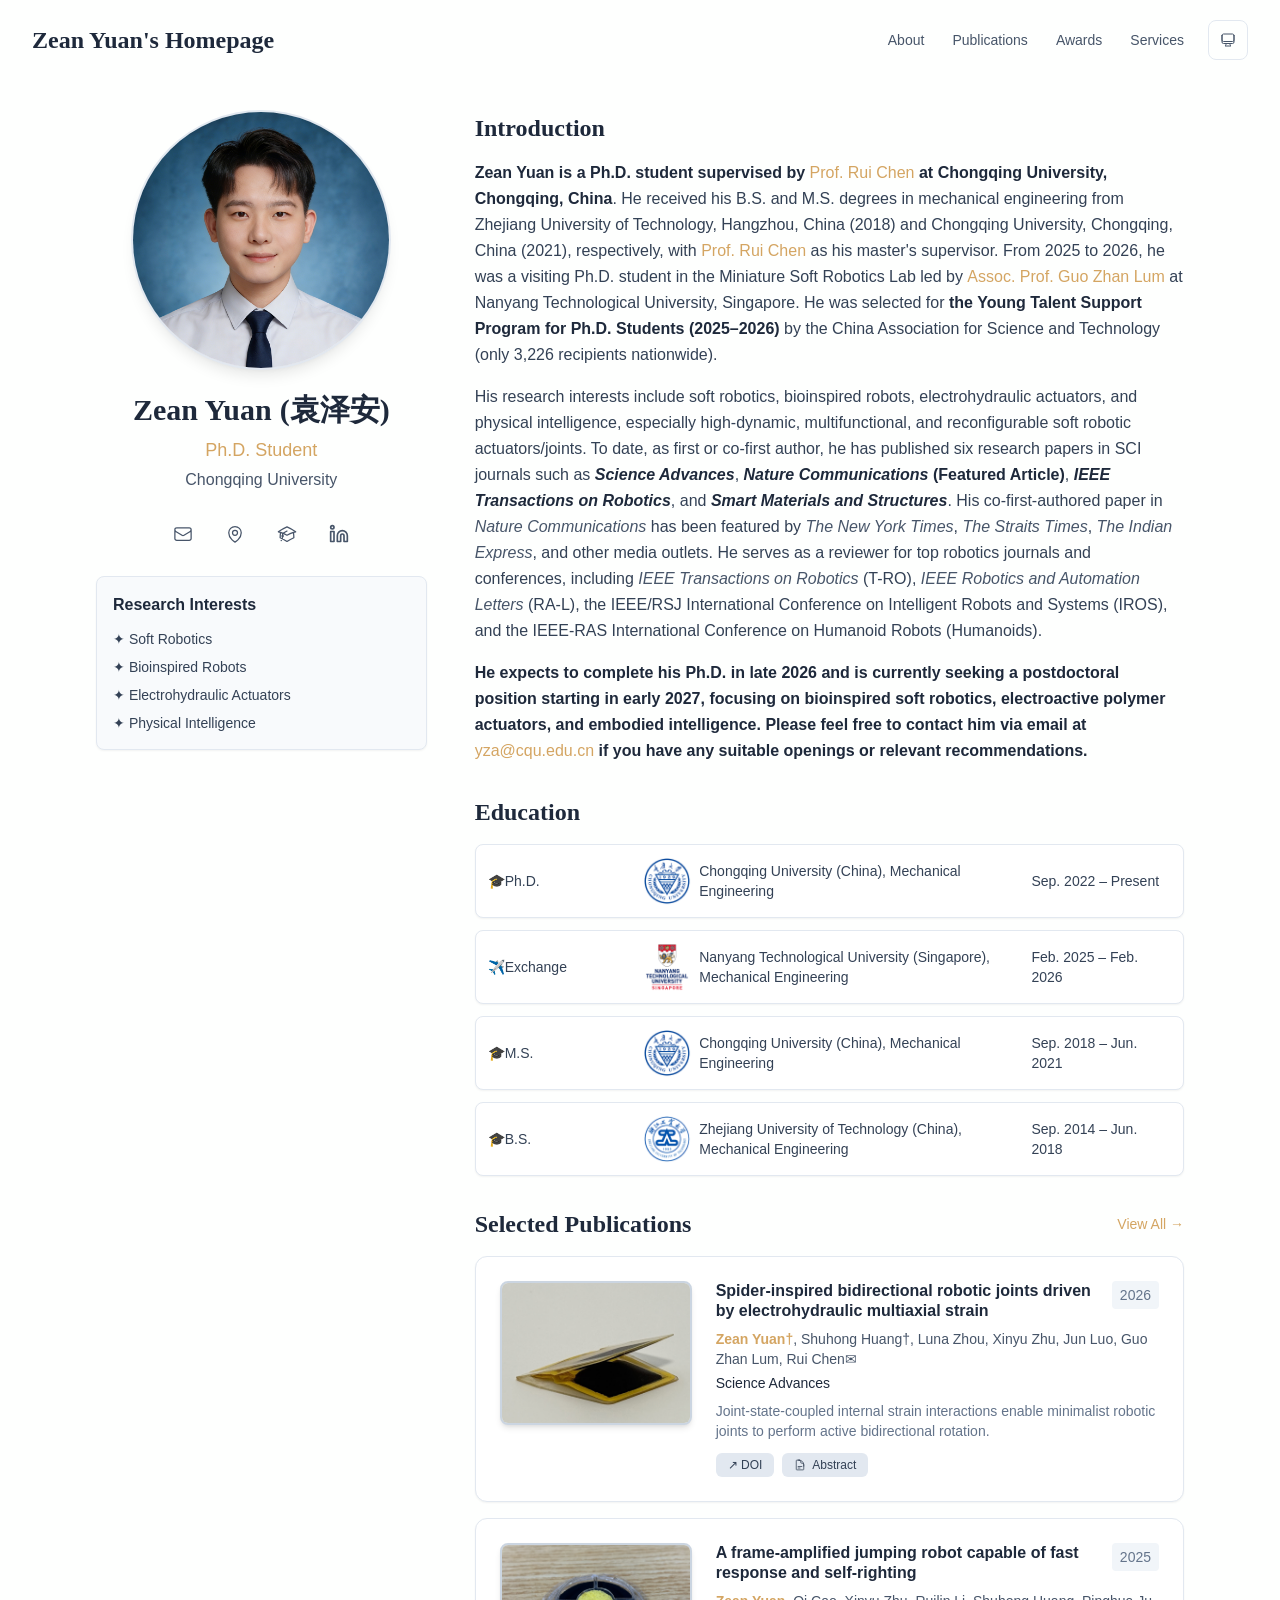
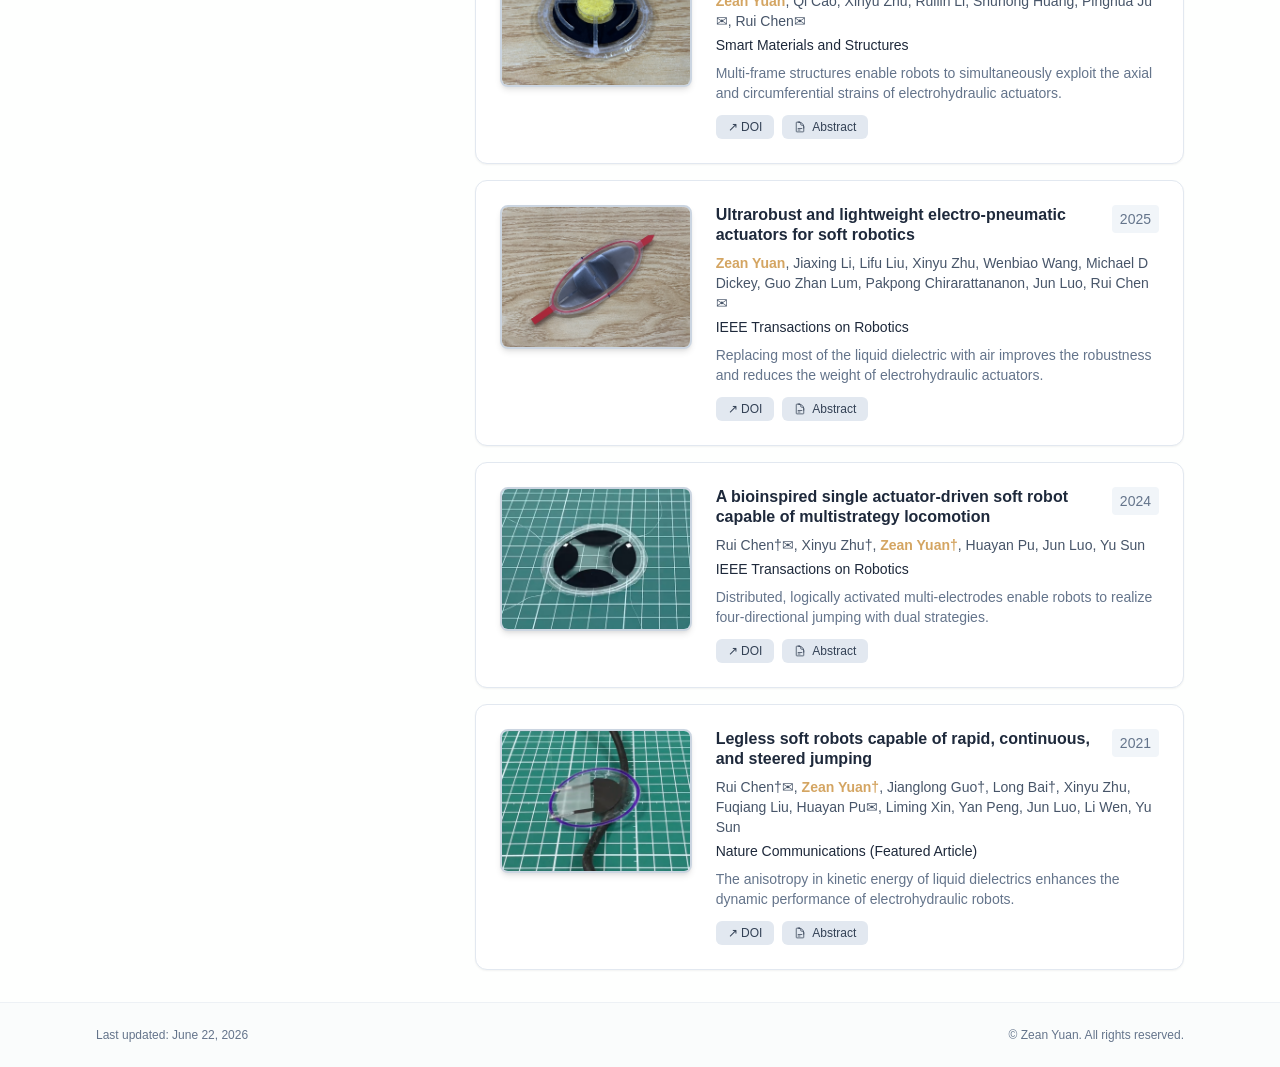
==== commit c91201a1: "Add files via upload" ====
--- a/index.html
+++ b/index.html
@@ -1,4 +1,4 @@
-<!DOCTYPE html><html lang="en" class="scroll-smooth"><head><meta charSet="utf-8"/><meta name="viewport" content="width=device-width, initial-scale=1"/><link rel="preload" as="image" href="/bio.jpg"/><link rel="stylesheet" href="/_next/static/css/c51684ded21b706b.css" data-precedence="next"/><link rel="preload" as="script" fetchPriority="low" href="/_next/static/chunks/webpack-af78f5c2c11af041.js"/><script src="/_next/static/chunks/4bd1b696-70b6d399998de86a.js" async=""></script><script src="/_next/static/chunks/684-5aaa8290a129f299.js" async=""></script><script src="/_next/static/chunks/main-app-35674cb01717d3a2.js" async=""></script><script src="/_next/static/chunks/461-a9a5d7b05a71d978.js" async=""></script><script src="/_next/static/chunks/874-6cc630662f3664af.js" async=""></script><script src="/_next/static/chunks/291-e39730cc9327e39b.js" async=""></script><script src="/_next/static/chunks/app/layout-1c1e5804ac26b3eb.js" async=""></script><script src="/_next/static/chunks/873-6d5dea4355fe7ef1.js" async=""></script><script src="/_next/static/chunks/748-1445aac8bf577eed.js" async=""></script><script src="/_next/static/chunks/app/page-e19670901838ac21.js" async=""></script><link rel="icon" href="/favicon.svg" type="image/svg+xml"/><link rel="dns-prefetch" href="https://jialeliu.com"/><link rel="preconnect" href="https://jialeliu.com" crossorigin=""/><link rel="preload" as="font" type="font/woff2" href="https://jialeliu.com/fonts/georgiab.woff2" crossorigin=""/><script>
+<!DOCTYPE html><html lang="en" class="scroll-smooth"><head><meta charSet="utf-8"/><meta name="viewport" content="width=device-width, initial-scale=1"/><link rel="preload" as="image" href="/bio.jpg"/><link rel="stylesheet" href="/_next/static/css/c51684ded21b706b.css" data-precedence="next"/><link rel="preload" as="script" fetchPriority="low" href="/_next/static/chunks/webpack-af78f5c2c11af041.js"/><script src="/_next/static/chunks/4bd1b696-70b6d399998de86a.js" async=""></script><script src="/_next/static/chunks/684-5aaa8290a129f299.js" async=""></script><script src="/_next/static/chunks/main-app-35674cb01717d3a2.js" async=""></script><script src="/_next/static/chunks/461-a9a5d7b05a71d978.js" async=""></script><script src="/_next/static/chunks/874-6cc630662f3664af.js" async=""></script><script src="/_next/static/chunks/291-e39730cc9327e39b.js" async=""></script><script src="/_next/static/chunks/app/layout-cff82f5dce2faf6e.js" async=""></script><script src="/_next/static/chunks/873-6d5dea4355fe7ef1.js" async=""></script><script src="/_next/static/chunks/748-1445aac8bf577eed.js" async=""></script><script src="/_next/static/chunks/app/page-e19670901838ac21.js" async=""></script><link rel="icon" href="/favicon.svg" type="image/svg+xml"/><link rel="dns-prefetch" href="https://jialeliu.com"/><link rel="preconnect" href="https://jialeliu.com" crossorigin=""/><link rel="preload" as="font" type="font/woff2" href="https://jialeliu.com/fonts/georgiab.woff2" crossorigin=""/><script>
               try {
                 const theme = localStorage.getItem('theme-storage');
                 const parsed = theme ? JSON.parse(theme) : null;
@@ -61,4 +61,4 @@
     }
   </script><title>Zean Yuan&#x27;s Homepage</title><meta name="description" content="Ph.D. student at Chongqing University."/><meta name="author" content="Zean Yuan"/><meta name="keywords" content="Zean Yuan,PhD,Research,Chongqing University"/><meta name="creator" content="Zean Yuan"/><meta name="publisher" content="Zean Yuan"/><meta property="og:title" content="Zean Yuan&#x27;s Homepage"/><meta property="og:description" content="Ph.D. student at Chongqing University."/><meta property="og:site_name" content="Zean Yuan&#x27;s Academic Website"/><meta property="og:locale" content="en_US"/><meta property="og:type" content="website"/><meta name="twitter:card" content="summary"/><meta name="twitter:title" content="Zean Yuan&#x27;s Homepage"/><meta name="twitter:description" content="Ph.D. student at Chongqing University."/><link rel="icon" href="/favicon.svg"/><script>document.querySelectorAll('body link[rel="icon"], body link[rel="apple-touch-icon"]').forEach(el => document.head.appendChild(el))</script><script src="/_next/static/chunks/polyfills-42372ed130431b0a.js" noModule=""></script></head><body class="font-sans antialiased"><div style="visibility:hidden"><nav class="fixed top-0 left-0 right-0 z-50" data-headlessui-state=""><div class="transition-all duration-300 ease-out bg-transparent" style="transform:translateY(-100px)"><div class="max-w-7xl mx-auto px-4 sm:px-6 lg:px-8"><div class="flex justify-between items-center h-16 lg:h-20"><div class="flex-shrink-0" tabindex="0"><a class="text-xl lg:text-2xl font-serif font-semibold text-primary hover:text-accent transition-colors duration-200" href="/">Zean Yuan&#x27;s Homepage</a></div><div class="hidden lg:block"><div class="ml-10 flex items-center space-x-3"><div class="relative flex items-baseline space-x-1"><a data-nav-href="/" class="relative px-3 py-2 text-sm font-medium rounded-lg transition-colors duration-150 text-primary" href="/">About</a><a data-nav-href="/publications" class="relative px-3 py-2 text-sm font-medium rounded-lg transition-colors duration-150 text-neutral-600" href="/publications/">Publications</a><a data-nav-href="/awards" class="relative px-3 py-2 text-sm font-medium rounded-lg transition-colors duration-150 text-neutral-600" href="/awards/">Awards</a><a data-nav-href="/services" class="relative px-3 py-2 text-sm font-medium rounded-lg transition-colors duration-150 text-neutral-600" href="/services/">Services</a></div><div class="flex items-center justify-center w-10 h-10 rounded-lg border border-neutral-200 dark:border-[rgba(148,163,184,0.24)] bg-background dark:bg-neutral-800"><div class="w-4 h-4 rounded-full bg-neutral-300 animate-pulse"></div></div></div></div><div class="lg:hidden flex items-center space-x-2"><div class="flex items-center justify-center w-10 h-10 rounded-lg border border-neutral-200 dark:border-[rgba(148,163,184,0.24)] bg-background dark:bg-neutral-800"><div class="w-4 h-4 rounded-full bg-neutral-300 animate-pulse"></div></div><button class="inline-flex items-center justify-center p-2 rounded-md text-neutral-600 hover:text-primary hover:bg-neutral-100 dark:hover:bg-neutral-800 focus:outline-none focus:ring-2 focus:ring-inset focus:ring-accent transition-colors duration-200" id="headlessui-disclosure-button-«R7pdb»" type="button" aria-expanded="false" data-headlessui-state=""><span class="sr-only">Open main menu</span><div><svg xmlns="http://www.w3.org/2000/svg" fill="none" viewBox="0 0 24 24" stroke-width="1.5" stroke="currentColor" aria-hidden="true" data-slot="icon" class="block h-6 w-6"><path stroke-linecap="round" stroke-linejoin="round" d="M3.75 6.75h16.5M3.75 12h16.5m-16.5 5.25h16.5"></path></svg></div></button></div></div></div></div></nav><main class="min-h-screen pt-16 lg:pt-20"><div class="max-w-6xl mx-auto px-4 sm:px-6 lg:px-8 py-8 bg-background min-h-screen"><div class="grid grid-cols-1 lg:grid-cols-3 gap-12"><div class="lg:col-span-1"><div class="sticky top-8" style="opacity:0;transform:translateY(20px)"><div class="w-64 h-64 mx-auto mb-6 rounded-full overflow-hidden shadow-lg ring-2 ring-neutral-200 dark:ring-neutral-700 hover:shadow-xl transition-all duration-200 hover:scale-105"><img alt="Zean Yuan" width="256" height="256" decoding="async" data-nimg="1" class="w-full h-full object-cover object-[32%_center]" style="color:transparent" src="/bio.jpg"/></div><div class="text-center mb-6"><h1 class="text-3xl font-serif font-bold text-primary mb-2">Zean Yuan<span class="ml-2 text-3xl font-serif font-bold text-primary mb-2">(袁泽安)</span></h1><p class="text-lg text-accent font-medium mb-1">Ph.D. Student</p><p class="text-neutral-600 mb-2">Chongqing University</p></div><div class="flex flex-wrap justify-center gap-3 sm:gap-4 mb-6 relative px-2"><div class="relative"><button class="p-2 sm:p-2 transition-colors duration-200 text-neutral-600 dark:text-neutral-400 hover:text-accent" aria-label="Email"><svg xmlns="http://www.w3.org/2000/svg" fill="none" viewBox="0 0 24 24" stroke-width="1.5" stroke="currentColor" aria-hidden="true" data-slot="icon" class="h-5 w-5"><path stroke-linecap="round" stroke-linejoin="round" d="M21.75 6.75v10.5a2.25 2.25 0 0 1-2.25 2.25h-15a2.25 2.25 0 0 1-2.25-2.25V6.75m19.5 0A2.25 2.25 0 0 0 19.5 4.5h-15a2.25 2.25 0 0 0-2.25 2.25m19.5 0v.243a2.25 2.25 0 0 1-1.07 1.916l-7.5 4.615a2.25 2.25 0 0 1-2.36 0L3.32 8.91a2.25 2.25 0 0 1-1.07-1.916V6.75"></path></svg></button></div><div class="relative"><button class="p-2 sm:p-2 transition-colors duration-200 text-neutral-600 dark:text-neutral-400 hover:text-accent" aria-label="Location"><svg xmlns="http://www.w3.org/2000/svg" fill="none" viewBox="0 0 24 24" stroke-width="1.5" stroke="currentColor" aria-hidden="true" data-slot="icon" class="h-5 w-5"><path stroke-linecap="round" stroke-linejoin="round" d="M15 10.5a3 3 0 1 1-6 0 3 3 0 0 1 6 0Z"></path><path stroke-linecap="round" stroke-linejoin="round" d="M19.5 10.5c0 7.142-7.5 11.25-7.5 11.25S4.5 17.642 4.5 10.5a7.5 7.5 0 1 1 15 0Z"></path></svg></button></div><a href="https://scholar.google.com/citations?user=y_1i8P0AAAAJ&amp;hl=zh-CN" target="_blank" rel="noopener noreferrer" class="p-2 sm:p-2 text-neutral-600 dark:text-neutral-400 hover:text-accent transition-colors duration-200" aria-label="Google Scholar"><svg xmlns="http://www.w3.org/2000/svg" fill="none" viewBox="0 0 24 24" stroke-width="1.5" stroke="currentColor" aria-hidden="true" data-slot="icon" class="h-5 w-5"><path stroke-linecap="round" stroke-linejoin="round" d="M4.26 10.147a60.438 60.438 0 0 0-.491 6.347A48.62 48.62 0 0 1 12 20.904a48.62 48.62 0 0 1 8.232-4.41 60.46 60.46 0 0 0-.491-6.347m-15.482 0a50.636 50.636 0 0 0-2.658-.813A59.906 59.906 0 0 1 12 3.493a59.903 59.903 0 0 1 10.399 5.84c-.896.248-1.783.52-2.658.814m-15.482 0A50.717 50.717 0 0 1 12 13.489a50.702 50.702 0 0 1 7.74-3.342M6.75 15a.75.75 0 1 0 0-1.5.75.75 0 0 0 0 1.5Zm0 0v-3.675A55.378 55.378 0 0 1 12 8.443m-7.007 11.55A5.981 5.981 0 0 0 6.75 15.75v-1.5"></path></svg></a><a href="https://www.linkedin.com/in/zean-yuan-351a87355/" target="_blank" rel="noopener noreferrer" class="p-2 sm:p-2 text-neutral-600 dark:text-neutral-400 hover:text-accent transition-colors duration-200" aria-label="LinkedIn"><svg xmlns="http://www.w3.org/2000/svg" width="24" height="24" viewBox="0 0 24 24" fill="none" stroke="currentColor" stroke-width="2" stroke-linecap="round" stroke-linejoin="round" class="lucide lucide-linkedin h-5 w-5" aria-hidden="true"><path d="M16 8a6 6 0 0 1 6 6v7h-4v-7a2 2 0 0 0-2-2 2 2 0 0 0-2 2v7h-4v-7a6 6 0 0 1 6-6z"></path><rect width="4" height="12" x="2" y="9"></rect><circle cx="4" cy="4" r="2"></circle></svg></a></div><div class="p-4 mb-6 bg-neutral-50 dark:bg-neutral-800 p-3 rounded-lg shadow-sm border border-neutral-200 dark:border-[rgba(148,163,184,0.24)] hover:shadow-lg transition-all duration-200 hover:scale-[1.02]"><h3 class="font-semibold text-primary mb-3">Research Interests</h3><div class="space-y-2 text-sm text-neutral-700 dark:text-neutral-500"><div>✦ Soft Robotics</div><div>✦ Bioinspired Robots</div><div>✦ Electrohydraulic Actuators</div><div>✦ Physical Intelligence</div></div></div></div></div><div class="lg:col-span-2 space-y-8"><section id="about" class="scroll-mt-24 space-y-8"><section style="opacity:0;transform:translateY(20px)"><h2 class="text-2xl font-serif font-bold text-primary mb-4">Introduction</h2><div class="text-neutral-700 dark:text-neutral-600 leading-relaxed"><p class="mb-4 last:mb-0"><strong class="font-semibold text-primary">Zean Yuan is a Ph.D. student supervised by <a href="https://scholar.google.com/citations?user=mZNmVpkAAAAJ&amp;hl=zh-CN" node="[object Object]" target="_blank" rel="noopener noreferrer" class="text-accent font-medium transition-all duration-200 rounded hover:bg-accent/10 hover:shadow-sm">Prof. Rui Chen</a> at Chongqing University, Chongqing, China</strong>. He received his B.S. and M.S. degrees in mechanical engineering from Zhejiang University of Technology, Hangzhou, China (2018) and Chongqing University, Chongqing, China (2021), respectively, with <a href="https://scholar.google.com/citations?user=mZNmVpkAAAAJ&amp;hl=zh-CN" node="[object Object]" target="_blank" rel="noopener noreferrer" class="text-accent font-medium transition-all duration-200 rounded hover:bg-accent/10 hover:shadow-sm">Prof. Rui Chen</a> as his master&#x27;s supervisor. From 2025 to 2026, he was a visiting Ph.D. student in the Miniature Soft Robotics Lab led by <a href="https://dr.ntu.edu.sg/entities/person/Lum-Guo-Zhan" node="[object Object]" target="_blank" rel="noopener noreferrer" class="text-accent font-medium transition-all duration-200 rounded hover:bg-accent/10 hover:shadow-sm">Assoc. Prof. Guo Zhan Lum</a> at Nanyang Technological University, Singapore. He was selected for <strong class="font-semibold text-primary">the Young Talent Support Program for Ph.D. Students (2025–2026)</strong> by the China Association for Science and Technology (only 3,226 recipients nationwide).</p>
 <p class="mb-4 last:mb-0">His research interests include soft robotics, bioinspired robots, electrohydraulic actuators, and physical intelligence, especially high-dynamic, multifunctional, and reconfigurable soft robotic actuators/joints. To date, as first or co-first author, he has published six research papers in SCI journals such as <em class="italic text-neutral-600 dark:text-neutral-500"><strong class="font-semibold text-primary">Science Advances</strong></em>, <em class="italic text-neutral-600 dark:text-neutral-500"><strong class="font-semibold text-primary">Nature Communications</strong></em> <strong class="font-semibold text-primary">(Featured Article)</strong>, <em class="italic text-neutral-600 dark:text-neutral-500"><strong class="font-semibold text-primary">IEEE Transactions on Robotics</strong></em>, and <em class="italic text-neutral-600 dark:text-neutral-500"><strong class="font-semibold text-primary">Smart Materials and Structures</strong></em>. His co-first-authored paper in <em class="italic text-neutral-600 dark:text-neutral-500">Nature Communications</em> has been featured by <em class="italic text-neutral-600 dark:text-neutral-500">The New York Times</em>, <em class="italic text-neutral-600 dark:text-neutral-500">The Straits Times</em>, <em class="italic text-neutral-600 dark:text-neutral-500">The Indian Express</em>, and other media outlets. He serves as a reviewer for top robotics journals and conferences, including <em class="italic text-neutral-600 dark:text-neutral-500">IEEE Transactions on Robotics</em> (T-RO), <em class="italic text-neutral-600 dark:text-neutral-500">IEEE Robotics and Automation Letters</em> (RA-L), the IEEE/RSJ International Conference on Intelligent Robots and Systems (IROS), and the IEEE-RAS International Conference on Humanoid Robots (Humanoids).</p>
-<p class="mb-4 last:mb-0"><strong class="font-semibold text-primary">He expects to complete his Ph.D. in late 2026 and is currently seeking a postdoctoral position starting in early 2027, focusing on bioinspired soft robotics, electroactive polymer actuators, and embodied intelligence. Please feel free to contact him via email at <a href="mailto:yza@cqu.edu.cn" node="[object Object]" target="_blank" rel="noopener noreferrer" class="text-accent font-medium transition-all duration-200 rounded hover:bg-accent/10 hover:shadow-sm">yza@cqu.edu.cn</a> if you have any suitable openings or relevant recommendations.</strong></p></div></section><section style="opacity:0;transform:translateY(20px)"><h2 class="text-2xl font-serif font-bold text-primary mb-4">Education</h2><div class="space-y-3"><div class="grid gap-4 items-center bg-white dark:bg-neutral-900 p-3 rounded-lg shadow-sm border border-neutral-200 dark:border-[rgba(148,163,184,0.24)] hover:shadow-lg transition-all duration-200 hover:scale-[1.02]" style="grid-template-columns:6fr 16fr 6fr;opacity:0;transform:translateY(20px)"><span class="text-sm text-neutral-700 flex-shrink-0">🎓Ph.D.</span><div class="flex items-center gap-2"><div class="w-12 h-12 relative flex-shrink-0"><img alt="icon" loading="lazy" decoding="async" data-nimg="fill" class="object-contain" style="position:absolute;height:100%;width:100%;left:0;top:0;right:0;bottom:0;color:transparent" src="/news/cqu.png"/></div><p class="text-sm text-neutral-700">Chongqing University (China), Mechanical Engineering</p></div><p class="text-sm text-neutral-700">Sep. 2022 – Present</p></div><div class="grid gap-4 items-center bg-white dark:bg-neutral-900 p-3 rounded-lg shadow-sm border border-neutral-200 dark:border-[rgba(148,163,184,0.24)] hover:shadow-lg transition-all duration-200 hover:scale-[1.02]" style="grid-template-columns:6fr 16fr 6fr;opacity:0;transform:translateY(20px)"><span class="text-sm text-neutral-700 flex-shrink-0">✈️Exchange</span><div class="flex items-center gap-2"><div class="w-12 h-12 relative flex-shrink-0"><img alt="icon" loading="lazy" decoding="async" data-nimg="fill" class="object-contain" style="position:absolute;height:100%;width:100%;left:0;top:0;right:0;bottom:0;color:transparent" src="/news/ntu.png"/></div><p class="text-sm text-neutral-700">Nanyang Technological University (Singapore), Mechanical Engineering</p></div><p class="text-sm text-neutral-700">Feb. 2025 – Feb. 2026</p></div><div class="grid gap-4 items-center bg-white dark:bg-neutral-900 p-3 rounded-lg shadow-sm border border-neutral-200 dark:border-[rgba(148,163,184,0.24)] hover:shadow-lg transition-all duration-200 hover:scale-[1.02]" style="grid-template-columns:6fr 16fr 6fr;opacity:0;transform:translateY(20px)"><span class="text-sm text-neutral-700 flex-shrink-0">🎓M.S.</span><div class="flex items-center gap-2"><div class="w-12 h-12 relative flex-shrink-0"><img alt="icon" loading="lazy" decoding="async" data-nimg="fill" class="object-contain" style="position:absolute;height:100%;width:100%;left:0;top:0;right:0;bottom:0;color:transparent" src="/news/cqu.png"/></div><p class="text-sm text-neutral-700">Chongqing University (China), Mechanical Engineering</p></div><p class="text-sm text-neutral-700">Sep. 2018 – Jun. 2021</p></div><div class="grid gap-4 items-center bg-white dark:bg-neutral-900 p-3 rounded-lg shadow-sm border border-neutral-200 dark:border-[rgba(148,163,184,0.24)] hover:shadow-lg transition-all duration-200 hover:scale-[1.02]" style="grid-template-columns:6fr 16fr 6fr;opacity:0;transform:translateY(20px)"><span class="text-sm text-neutral-700 flex-shrink-0">🎓B.S.</span><div class="flex items-center gap-2"><div class="w-12 h-12 relative flex-shrink-0"><img alt="icon" loading="lazy" decoding="async" data-nimg="fill" class="object-contain" style="position:absolute;height:100%;width:100%;left:0;top:0;right:0;bottom:0;color:transparent" src="/news/zjut.png"/></div><p class="text-sm text-neutral-700">Zhejiang University of Technology (China), Mechanical Engineering</p></div><p class="text-sm text-neutral-700">Sep. 2014 – Jun. 2018</p></div></div></section><section style="opacity:0;transform:translateY(20px)"><div class="flex items-center justify-between mb-4"><h2 class="text-2xl font-serif font-bold text-primary">Selected Publications</h2><a class="text-accent hover:text-accent-dark text-sm font-medium transition-all duration-200 rounded hover:bg-accent/10 hover:shadow-sm" href="/publications/">View All<!-- --> →</a></div><div class="space-y-4"><div class="bg-white dark:bg-neutral-900 p-6 rounded-xl shadow-sm border border-neutral-200 dark:border-neutral-800 hover:shadow-lg transition-all duration-200 hover:scale-[1.01]" style="opacity:0;transform:translateY(20px)"><div class="flex flex-col md:flex-row gap-6"><div class="w-full md:w-48 flex-shrink-0"><div class="aspect-[4/3] relative rounded-lg overflow-hidden bg-neutral-100 dark:bg-neutral-800 border-2 border-neutral-300 dark:border-neutral-600 shadow-md"><img alt="Spider-inspired bidirectional robotic joints driven by electrohydraulic multiaxial strain" loading="lazy" decoding="async" data-nimg="fill" class="object-cover" style="position:absolute;height:100%;width:100%;left:0;top:0;right:0;bottom:0;color:transparent" src="/papers/paper-16.png"/></div></div><div class="flex-grow"><div class="flex justify-between items-start gap-3"><h3 class="font-semibold text-primary mb-2 leading-tight">Spider-inspired bidirectional robotic joints driven by electrohydraulic multiaxial strain</h3><span class="text-sm text-neutral-500 font-medium bg-neutral-100 dark:bg-neutral-800 px-2 py-1 rounded shrink-0">2026</span></div><p class="text-sm text-neutral-600 dark:text-neutral-500 mb-1"><span><span class="font-semibold text-accent ">Zean Yuan†</span>, </span><span><span class=" ">Shuhong Huang†</span>, </span><span><span class=" ">Luna Zhou</span>, </span><span><span class=" ">Xinyu Zhu</span>, </span><span><span class=" ">Jun Luo</span>, </span><span><span class=" ">Guo Zhan Lum</span>, </span><span><span class=" ">Rui Chen✉</span></span></p><p class="text-sm font-medium text-neutral-800 dark:text-neutral-600 mb-2">Science Advances</p><p class="text-sm text-neutral-500 dark:text-neutral-500 mb-3">Joint-state-coupled internal strain interactions enable minimalist robotic joints to perform active bidirectional rotation.</p><div class="flex flex-wrap gap-2 mt-auto"><a href="https://doi.org/10.1126/sciadv.aei2880" target="_blank" rel="noopener noreferrer" class="inline-flex items-center px-3 py-1 rounded-md text-xs font-medium bg-neutral-200 dark:bg-neutral-300 text-neutral-700 dark:text-white hover:bg-accent hover:text-white transition-colors">↗ DOI</a><button class="inline-flex items-center px-3 py-1 rounded-md text-xs font-medium transition-colors bg-neutral-200 dark:bg-neutral-300 text-neutral-700 dark:text-white hover:bg-accent hover:text-white"><svg xmlns="http://www.w3.org/2000/svg" fill="none" viewBox="0 0 24 24" stroke-width="1.5" stroke="currentColor" aria-hidden="true" data-slot="icon" class="h-3 w-3 mr-1.5"><path stroke-linecap="round" stroke-linejoin="round" d="M19.5 14.25v-2.625a3.375 3.375 0 0 0-3.375-3.375h-1.5A1.125 1.125 0 0 1 13.5 7.125v-1.5a3.375 3.375 0 0 0-3.375-3.375H8.25m0 12.75h7.5m-7.5 3H12M10.5 2.25H5.625c-.621 0-1.125.504-1.125 1.125v17.25c0 .621.504 1.125 1.125 1.125h12.75c.621 0 1.125-.504 1.125-1.125V11.25a9 9 0 0 0-9-9Z"></path></svg>Abstract</button></div></div></div></div><div class="bg-white dark:bg-neutral-900 p-6 rounded-xl shadow-sm border border-neutral-200 dark:border-neutral-800 hover:shadow-lg transition-all duration-200 hover:scale-[1.01]" style="opacity:0;transform:translateY(20px)"><div class="flex flex-col md:flex-row gap-6"><div class="w-full md:w-48 flex-shrink-0"><div class="aspect-[4/3] relative rounded-lg overflow-hidden bg-neutral-100 dark:bg-neutral-800 border-2 border-neutral-300 dark:border-neutral-600 shadow-md"><img alt="A frame-amplified jumping robot capable of fast response and self-righting" loading="lazy" decoding="async" data-nimg="fill" class="object-cover" style="position:absolute;height:100%;width:100%;left:0;top:0;right:0;bottom:0;color:transparent" src="/papers/paper-14.png"/></div></div><div class="flex-grow"><div class="flex justify-between items-start gap-3"><h3 class="font-semibold text-primary mb-2 leading-tight">A frame-amplified jumping robot capable of fast response and self-righting</h3><span class="text-sm text-neutral-500 font-medium bg-neutral-100 dark:bg-neutral-800 px-2 py-1 rounded shrink-0">2025</span></div><p class="text-sm text-neutral-600 dark:text-neutral-500 mb-1"><span><span class="font-semibold text-accent ">Zean Yuan</span>, </span><span><span class=" ">Qi Cao</span>, </span><span><span class=" ">Xinyu Zhu</span>, </span><span><span class=" ">Ruilin Li</span>, </span><span><span class=" ">Shuhong Huang</span>, </span><span><span class=" ">Pinghua Ju✉</span>, </span><span><span class=" ">Rui Chen✉</span></span></p><p class="text-sm font-medium text-neutral-800 dark:text-neutral-600 mb-2">Smart Materials and Structures</p><p class="text-sm text-neutral-500 dark:text-neutral-500 mb-3">Multi-frame structures enable robots to simultaneously exploit the axial and circumferential strains of electrohydraulic actuators.</p><div class="flex flex-wrap gap-2 mt-auto"><a href="https://doi.org/10.1088/1361-665X/ae1eba" target="_blank" rel="noopener noreferrer" class="inline-flex items-center px-3 py-1 rounded-md text-xs font-medium bg-neutral-200 dark:bg-neutral-300 text-neutral-700 dark:text-white hover:bg-accent hover:text-white transition-colors">↗ DOI</a><button class="inline-flex items-center px-3 py-1 rounded-md text-xs font-medium transition-colors bg-neutral-200 dark:bg-neutral-300 text-neutral-700 dark:text-white hover:bg-accent hover:text-white"><svg xmlns="http://www.w3.org/2000/svg" fill="none" viewBox="0 0 24 24" stroke-width="1.5" stroke="currentColor" aria-hidden="true" data-slot="icon" class="h-3 w-3 mr-1.5"><path stroke-linecap="round" stroke-linejoin="round" d="M19.5 14.25v-2.625a3.375 3.375 0 0 0-3.375-3.375h-1.5A1.125 1.125 0 0 1 13.5 7.125v-1.5a3.375 3.375 0 0 0-3.375-3.375H8.25m0 12.75h7.5m-7.5 3H12M10.5 2.25H5.625c-.621 0-1.125.504-1.125 1.125v17.25c0 .621.504 1.125 1.125 1.125h12.75c.621 0 1.125-.504 1.125-1.125V11.25a9 9 0 0 0-9-9Z"></path></svg>Abstract</button></div></div></div></div><div class="bg-white dark:bg-neutral-900 p-6 rounded-xl shadow-sm border border-neutral-200 dark:border-neutral-800 hover:shadow-lg transition-all duration-200 hover:scale-[1.01]" style="opacity:0;transform:translateY(20px)"><div class="flex flex-col md:flex-row gap-6"><div class="w-full md:w-48 flex-shrink-0"><div class="aspect-[4/3] relative rounded-lg overflow-hidden bg-neutral-100 dark:bg-neutral-800 border-2 border-neutral-300 dark:border-neutral-600 shadow-md"><img alt="Ultrarobust and lightweight electro-pneumatic actuators for soft robotics" loading="lazy" decoding="async" data-nimg="fill" class="object-cover" style="position:absolute;height:100%;width:100%;left:0;top:0;right:0;bottom:0;color:transparent" src="/papers/paper-9.png"/></div></div><div class="flex-grow"><div class="flex justify-between items-start gap-3"><h3 class="font-semibold text-primary mb-2 leading-tight">Ultrarobust and lightweight electro-pneumatic actuators for soft robotics</h3><span class="text-sm text-neutral-500 font-medium bg-neutral-100 dark:bg-neutral-800 px-2 py-1 rounded shrink-0">2025</span></div><p class="text-sm text-neutral-600 dark:text-neutral-500 mb-1"><span><span class="font-semibold text-accent ">Zean Yuan</span>, </span><span><span class=" ">Jiaxing Li</span>, </span><span><span class=" ">Lifu Liu</span>, </span><span><span class=" ">Xinyu Zhu</span>, </span><span><span class=" ">Wenbiao Wang</span>, </span><span><span class=" ">Michael D Dickey</span>, </span><span><span class=" ">Guo Zhan Lum</span>, </span><span><span class=" ">Pakpong Chirarattananon</span>, </span><span><span class=" ">Jun Luo</span>, </span><span><span class=" ">Rui Chen✉</span></span></p><p class="text-sm font-medium text-neutral-800 dark:text-neutral-600 mb-2">IEEE Transactions on Robotics</p><p class="text-sm text-neutral-500 dark:text-neutral-500 mb-3">Replacing most of the liquid dielectric with air improves the robustness and reduces the weight of electrohydraulic actuators.</p><div class="flex flex-wrap gap-2 mt-auto"><a href="https://doi.org/10.1109/TRO.2025.3559430" target="_blank" rel="noopener noreferrer" class="inline-flex items-center px-3 py-1 rounded-md text-xs font-medium bg-neutral-200 dark:bg-neutral-300 text-neutral-700 dark:text-white hover:bg-accent hover:text-white transition-colors">↗ DOI</a><button class="inline-flex items-center px-3 py-1 rounded-md text-xs font-medium transition-colors bg-neutral-200 dark:bg-neutral-300 text-neutral-700 dark:text-white hover:bg-accent hover:text-white"><svg xmlns="http://www.w3.org/2000/svg" fill="none" viewBox="0 0 24 24" stroke-width="1.5" stroke="currentColor" aria-hidden="true" data-slot="icon" class="h-3 w-3 mr-1.5"><path stroke-linecap="round" stroke-linejoin="round" d="M19.5 14.25v-2.625a3.375 3.375 0 0 0-3.375-3.375h-1.5A1.125 1.125 0 0 1 13.5 7.125v-1.5a3.375 3.375 0 0 0-3.375-3.375H8.25m0 12.75h7.5m-7.5 3H12M10.5 2.25H5.625c-.621 0-1.125.504-1.125 1.125v17.25c0 .621.504 1.125 1.125 1.125h12.75c.621 0 1.125-.504 1.125-1.125V11.25a9 9 0 0 0-9-9Z"></path></svg>Abstract</button></div></div></div></div><div class="bg-white dark:bg-neutral-900 p-6 rounded-xl shadow-sm border border-neutral-200 dark:border-neutral-800 hover:shadow-lg transition-all duration-200 hover:scale-[1.01]" style="opacity:0;transform:translateY(20px)"><div class="flex flex-col md:flex-row gap-6"><div class="w-full md:w-48 flex-shrink-0"><div class="aspect-[4/3] relative rounded-lg overflow-hidden bg-neutral-100 dark:bg-neutral-800 border-2 border-neutral-300 dark:border-neutral-600 shadow-md"><img alt="A bioinspired single actuator-driven soft robot capable of multistrategy locomotion" loading="lazy" decoding="async" data-nimg="fill" class="object-cover" style="position:absolute;height:100%;width:100%;left:0;top:0;right:0;bottom:0;color:transparent" src="/papers/paper-3.png"/></div></div><div class="flex-grow"><div class="flex justify-between items-start gap-3"><h3 class="font-semibold text-primary mb-2 leading-tight">A bioinspired single actuator-driven soft robot capable of multistrategy locomotion</h3><span class="text-sm text-neutral-500 font-medium bg-neutral-100 dark:bg-neutral-800 px-2 py-1 rounded shrink-0">2024</span></div><p class="text-sm text-neutral-600 dark:text-neutral-500 mb-1"><span><span class=" ">Rui Chen†✉</span>, </span><span><span class=" ">Xinyu Zhu†</span>, </span><span><span class="font-semibold text-accent ">Zean Yuan†</span>, </span><span><span class=" ">Huayan Pu</span>, </span><span><span class=" ">Jun Luo</span>, </span><span><span class=" ">Yu Sun</span></span></p><p class="text-sm font-medium text-neutral-800 dark:text-neutral-600 mb-2">IEEE Transactions on Robotics</p><p class="text-sm text-neutral-500 dark:text-neutral-500 mb-3">Distributed, logically activated multi-electrodes enable robots to realize four-directional jumping with dual strategies.</p><div class="flex flex-wrap gap-2 mt-auto"><a href="https://doi.org/10.1109/TRO.2024.3370050" target="_blank" rel="noopener noreferrer" class="inline-flex items-center px-3 py-1 rounded-md text-xs font-medium bg-neutral-200 dark:bg-neutral-300 text-neutral-700 dark:text-white hover:bg-accent hover:text-white transition-colors">↗ DOI</a><button class="inline-flex items-center px-3 py-1 rounded-md text-xs font-medium transition-colors bg-neutral-200 dark:bg-neutral-300 text-neutral-700 dark:text-white hover:bg-accent hover:text-white"><svg xmlns="http://www.w3.org/2000/svg" fill="none" viewBox="0 0 24 24" stroke-width="1.5" stroke="currentColor" aria-hidden="true" data-slot="icon" class="h-3 w-3 mr-1.5"><path stroke-linecap="round" stroke-linejoin="round" d="M19.5 14.25v-2.625a3.375 3.375 0 0 0-3.375-3.375h-1.5A1.125 1.125 0 0 1 13.5 7.125v-1.5a3.375 3.375 0 0 0-3.375-3.375H8.25m0 12.75h7.5m-7.5 3H12M10.5 2.25H5.625c-.621 0-1.125.504-1.125 1.125v17.25c0 .621.504 1.125 1.125 1.125h12.75c.621 0 1.125-.504 1.125-1.125V11.25a9 9 0 0 0-9-9Z"></path></svg>Abstract</button></div></div></div></div><div class="bg-white dark:bg-neutral-900 p-6 rounded-xl shadow-sm border border-neutral-200 dark:border-neutral-800 hover:shadow-lg transition-all duration-200 hover:scale-[1.01]" style="opacity:0;transform:translateY(20px)"><div class="flex flex-col md:flex-row gap-6"><div class="w-full md:w-48 flex-shrink-0"><div class="aspect-[4/3] relative rounded-lg overflow-hidden bg-neutral-100 dark:bg-neutral-800 border-2 border-neutral-300 dark:border-neutral-600 shadow-md"><img alt="Legless soft robots capable of rapid, continuous, and steered jumping" loading="lazy" decoding="async" data-nimg="fill" class="object-cover" style="position:absolute;height:100%;width:100%;left:0;top:0;right:0;bottom:0;color:transparent" src="/papers/paper-1.png"/></div></div><div class="flex-grow"><div class="flex justify-between items-start gap-3"><h3 class="font-semibold text-primary mb-2 leading-tight">Legless soft robots capable of rapid, continuous, and steered jumping</h3><span class="text-sm text-neutral-500 font-medium bg-neutral-100 dark:bg-neutral-800 px-2 py-1 rounded shrink-0">2021</span></div><p class="text-sm text-neutral-600 dark:text-neutral-500 mb-1"><span><span class=" ">Rui Chen†✉</span>, </span><span><span class="font-semibold text-accent ">Zean Yuan†</span>, </span><span><span class=" ">Jianglong Guo†</span>, </span><span><span class=" ">Long Bai†</span>, </span><span><span class=" ">Xinyu Zhu</span>, </span><span><span class=" ">Fuqiang Liu</span>, </span><span><span class=" ">Huayan Pu✉</span>, </span><span><span class=" ">Liming Xin</span>, </span><span><span class=" ">Yan Peng</span>, </span><span><span class=" ">Jun Luo</span>, </span><span><span class=" ">Li Wen</span>, </span><span><span class=" ">Yu Sun</span></span></p><p class="text-sm font-medium text-neutral-800 dark:text-neutral-600 mb-2">Nature Communications (Featured Article)</p><p class="text-sm text-neutral-500 dark:text-neutral-500 mb-3">The anisotropy in kinetic energy of liquid dielectrics enhances the dynamic performance of electrohydraulic robots.</p><div class="flex flex-wrap gap-2 mt-auto"><a href="https://doi.org/10.1038/s41467-021-27265-w" target="_blank" rel="noopener noreferrer" class="inline-flex items-center px-3 py-1 rounded-md text-xs font-medium bg-neutral-200 dark:bg-neutral-300 text-neutral-700 dark:text-white hover:bg-accent hover:text-white transition-colors">↗ DOI</a><button class="inline-flex items-center px-3 py-1 rounded-md text-xs font-medium transition-colors bg-neutral-200 dark:bg-neutral-300 text-neutral-700 dark:text-white hover:bg-accent hover:text-white"><svg xmlns="http://www.w3.org/2000/svg" fill="none" viewBox="0 0 24 24" stroke-width="1.5" stroke="currentColor" aria-hidden="true" data-slot="icon" class="h-3 w-3 mr-1.5"><path stroke-linecap="round" stroke-linejoin="round" d="M19.5 14.25v-2.625a3.375 3.375 0 0 0-3.375-3.375h-1.5A1.125 1.125 0 0 1 13.5 7.125v-1.5a3.375 3.375 0 0 0-3.375-3.375H8.25m0 12.75h7.5m-7.5 3H12M10.5 2.25H5.625c-.621 0-1.125.504-1.125 1.125v17.25c0 .621.504 1.125 1.125 1.125h12.75c.621 0 1.125-.504 1.125-1.125V11.25a9 9 0 0 0-9-9Z"></path></svg>Abstract</button></div></div></div></div></div></section></section></div></div></div><!--$--><!--/$--><!--$--><!--/$--></main><footer class="border-t border-neutral-200/50 bg-neutral-50/50 dark:bg-neutral-900/50 dark:border-neutral-700/50"><div class="max-w-6xl mx-auto px-4 sm:px-6 lg:px-8 py-6"><div class="flex flex-col sm:flex-row justify-between items-center gap-2"><p class="text-xs text-neutral-500">Last updated<!-- -->: <!-- -->June 22, 2026</p><p class="text-xs text-neutral-500 flex items-center"><a href="https://github.com/xyjoey/PRISM" target="_blank" rel="noopener noreferrer">Built with PRISM</a><span class="ml-2">🚀</span></p></div></div></footer></div><script src="/_next/static/chunks/webpack-af78f5c2c11af041.js" async=""></script><script>(self.__next_f=self.__next_f||[]).push([0])</script><script>self.__next_f.push([1,"1:\"$Sreact.fragment\"\n3:I[3719,[\"461\",\"static/chunks/461-a9a5d7b05a71d978.js\",\"874\",\"static/chunks/874-6cc630662f3664af.js\",\"291\",\"static/chunks/291-e39730cc9327e39b.js\",\"177\",\"static/chunks/app/layout-1c1e5804ac26b3eb.js\"],\"ThemeProvider\"]\n4:I[310,[\"461\",\"static/chunks/461-a9a5d7b05a71d978.js\",\"874\",\"static/chunks/874-6cc630662f3664af.js\",\"291\",\"static/chunks/291-e39730cc9327e39b.js\",\"177\",\"static/chunks/app/layout-1c1e5804ac26b3eb.js\"],\"LocaleProvider\"]\n5:I[4574,[\"461\",\"static/chunks/461-a9a5d7b05a71d978.js\",\"874\",\"static/chunks/874-6cc630662f3664af.js\",\"291\",\"static/chunks/291-e39730cc9327e39b.js\",\"177\",\"static/chunks/app/layout-1c1e5804ac26b3eb.js\"],\"default\"]\n6:I[7555,[],\"\"]\n7:I[1295,[],\"\"]\n8:I[2548,[\"461\",\"static/chunks/461-a9a5d7b05a71d978.js\",\"874\",\"static/chunks/874-6cc630662f3664af.js\",\"291\",\"static/chunks/291-e39730cc9327e39b.js\",\"177\",\"static/chunks/app/layout-1c1e5804ac26b3eb.js\"],\"default\"]\n9:I[6613,[\"461\",\"static/chunks/461-a9a5d7b05a71d978.js\",\"873\",\"static/chunks/873-6d5dea4355fe7ef1.js\",\"874\",\"static/chunks/874-6cc630662f3664af.js\",\"748\",\"static/chunks/748-1445aac8bf577eed.js\",\"974\",\"static/chunks/app/page-e19670901838ac21.js\"],\"default\"]\n15:I[9665,[],\"MetadataBoundary\"]\n17:I[9665,[],\"OutletBoundary\"]\n1a:I[4911,[],\"AsyncMetadataOutlet\"]\n1c:I[9665,[],\"ViewportBoundary\"]\n1e:I[6614,[],\"\"]\n:HL[\"/_next/static/css/c51684ded21b706b.css\",\"style\"]\n2:T5c8,\n    try {\n      const cfg = {\"enabled\":false,\"locales\":[\"en\"],\"defaultLocale\":\"en\",\"mode\":\"fixed\",\"fixedLocale\":\"en\",\"persist\":false,\"switcher\":false,\"labels\":{\"en\":\"English\"}};\n      const storageKey = 'locale-storage';\n      const normalize = (value) =\u003e typeof value === 'string' ? value.trim().replace('_', '-').toLowerCase() : '';\n      const matchLocale = (candidate) =\u003e {\n        const normalized = normalize(candidate);\n        if (!normalized) return null;\n        if (cfg.locales.includes(normalized)) return normalized;\n        const language = normalized.split('-')[0];\n        if (cfg.locales.includes(language)) return language;\n        return null;"])</script><script>self.__next_f.push([1,"\n      };\n\n      let resolved = null;\n\n      if (!cfg.enabled) {\n        resolved = cfg.defaultLocale;\n      } else if (cfg.persist) {\n        resolved = matchLocale(localStorage.getItem(storageKey));\n      }\n\n      if (!resolved) {\n        if (cfg.mode === 'fixed') {\n          resolved = cfg.fixedLocale;\n        } else {\n          resolved = matchLocale(navigator.language);\n        }\n      }\n\n      if (!resolved) {\n        resolved = cfg.defaultLocale;\n      }\n\n      const root = document.documentElement;\n      root.lang = resolved;\n      root.setAttribute('data-locale', resolved);\n\n      if (cfg.persist) {\n        localStorage.setItem(storageKey, resolved);\n      }\n    } catch (e) {\n      const root = document.documentElement;\n      root.lang = 'en';\n      root.setAttribute('data-locale', 'en');\n    }\n  a:T89c,"])</script><script>self.__next_f.push([1,"**Zean Yuan is a Ph.D. student supervised by [Prof. Rui Chen](https://scholar.google.com/citations?user=mZNmVpkAAAAJ\u0026hl=zh-CN) at Chongqing University, Chongqing, China**. He received his B.S. and M.S. degrees in mechanical engineering from Zhejiang University of Technology, Hangzhou, China (2018) and Chongqing University, Chongqing, China (2021), respectively, with [Prof. Rui Chen](https://scholar.google.com/citations?user=mZNmVpkAAAAJ\u0026hl=zh-CN) as his master's supervisor. From 2025 to 2026, he was a visiting Ph.D. student in the Miniature Soft Robotics Lab led by [Assoc. Prof. Guo Zhan Lum](https://dr.ntu.edu.sg/entities/person/Lum-Guo-Zhan) at Nanyang Technological University, Singapore. He was selected for **the Young Talent Support Program for Ph.D. Students (2025–2026)** by the China Association for Science and Technology (only 3,226 recipients nationwide).\r\n\r\nHis research interests include soft robotics, bioinspired robots, electrohydraulic actuators, and physical intelligence, especially high-dynamic, multifunctional, and reconfigurable soft robotic actuators/joints. To date, as first or co-first author, he has published six research papers in SCI journals such as ***Science Advances***, ***Nature Communications*** **(Featured Article)**, ***IEEE Transactions on Robotics***, and ***Smart Materials and Structures***. His co-first-authored paper in *Nature Communications* has been featured by *The New York Times*, *The Straits Times*, *The Indian Express*, and other media outlets. He serves as a reviewer for top robotics journals and conferences, including *IEEE Transactions on Robotics* (T-RO), *IEEE Robotics and Automation Letters* (RA-L), the IEEE/RSJ International Conference on Intelligent Robots and Systems (IROS), and the IEEE-RAS International Conference on Humanoid Robots (Humanoids).\r\n\r\n**He expects to complete his Ph.D. in late 2026 and is currently seeking a postdoctoral position starting in early 2027, focusing on bioinspired soft robotics, electroactive polymer actuators, and embodied intelligence. Please feel free to contact him via email at [yza@cqu.edu.cn](mailto:yza@cqu.edu.cn) if you have any suitable openings or relevant recommendations.**"])</script><script>self.__next_f.push([1,"b:T576,Compared with conventional motors and servos, soft-actuated angular-motion devices are superior in environmental adaptability and human-robot interaction, yet they can only achieve active bidirectional angular motion by integrating antagonistic actuators or restriction modules. The integration of such components introduces deformation antagonism, compromises structural simplicity, and increases control complexity. Herein, we propose a spider-inspired cm-scale soft bidirectional robotic joint driven by a pair of synchronously-controlled electrohydraulic actuators (EHAs). Specifically, the EHAs generate multiaxial strain, enabling the joint to bidirectionally rotate depending on its physical state, without introducing additional functional components or asynchronous controllers. Furthermore, the joint demonstrates (i) high-speed (forward: 2851° per second, reverse: 1934° per second) and wide-stroke (up to 156.8°) rotational performance, (ii) multimodal motion (e.g., self-unfolding, self-folding, reciprocating swinging), (iii) continuous response (up to 40 hertz), and (iv) payload-bearing capability. Finally, three joint-integrated devices validate its feasibility as a multifunctional, high-dynamic, and single-channel-controlled actuation component in diverse robotic applications. This work establishes a viable design framework for minimalist yet versatile bioinspired robots.c:T74a,@article{paper-16,\n  title = {Spider-inspired bidirectional robotic joints driven by electrohydraulic multiaxial strain},\n  author = {Zean Yuan† and Shuhong Huang† and Luna Zhou and Xinyu Zhu and Jun Luo and Guo Zhan Lum and Rui Chen✉},\n  year = {2026},\n  month = {oct},\n  journal = {Science Advances},\n  volume = {34},\n  pages = {aei2880},\n  issn = {2375-2548},\n  doi = {10.1126/sciadv.aei2880},\n  urldate = {2026-10-23},\n  langid = {english},\n  abstract = {Compared with conventional motors and servos, soft-actuated angular-motion devices are superior in environmental adaptability and human-robot interaction, yet they can onl"])</script><script>self.__next_f.push([1,"y achieve active bidirectional angular motion by integrating antagonistic actuators or restriction modules. The integration of such components introduces deformation antagonism, compromises structural simplicity, and increases control complexity. Herein, we propose a spider-inspired cm-scale soft bidirectional robotic joint driven by a pair of synchronously-controlled electrohydraulic actuators (EHAs). Specifically, the EHAs generate multiaxial strain, enabling the joint to bidirectionally rotate depending on its physical state, without introducing additional functional components or asynchronous controllers. Furthermore, the joint demonstrates (i) high-speed (forward: 2851° per second, reverse: 1934° per second) and wide-stroke (up to 156.8°) rotational performance, (ii) multimodal motion (e.g., self-unfolding, self-folding, reciprocating swinging), (iii) continuous response (up to 40 hertz), and (iv) payload-bearing capability. Finally, three joint-integrated devices validate its feasibility as a multifunctional, high-dynamic, and single-channel-controlled actuation component in diverse robotic applications. This work establishes a viable design framework for minimalist yet versatile bioinspired robots.}\n}d:T612,Traditional jumping robots excel at high-load and large-scope operations but expose shortcomings in system complexity, fabrication economy, and interaction security. As a potential alternative to address these issues, jumping robots consisting of various soft actuators have garnered widespread attention from researchers. Previous works have demonstrated that electro-hydraulic actuators (EHAs) have superior characteristics, thus enabling robots to achieve rapid, continuous, and steered jumping. However, the existing EHA-based jumping robots still have limitations in their obstacle-crossing performance and are unable to autonomously reset after capsizing, which prevents them from operating continuously in challenging terrains. Here, we present a tethered EHA-based frame-amplified jumping robot (FAJR) o"])</script><script>self.__next_f.push([1,"ptimized by an iterative design method and a frame-offset design method. This 52 mm-diameter and 10 mm-thick FAJR can take off within 5.8 ms, vertically jump with a jumping height of up to 64.1 mm, forward jump with a jumping distance of up to 49 mm, continuously jump with a speed of 36.2 mm s−1, and somersault to achieve self-righting after capsizing. Furthermore, the FAJR is demonstrated to cross a cube obstacle with a side length of 50 mm. This work is expected to push the boundaries of obstacle-crossing and fault-tolerant operations for EHA-based jumping robots in unstructured environments, while also providing a feasible approach for the posture control and adjustment after take-off for structurally simple soft jumping robots.e:T7e0,@article{paper-14,\n  title = {A frame-amplified jumping robot capable of fast response and self-righting},\n  author = {Zean Yuan and Qi Cao and Xinyu Zhu and Ruilin Li and Shuhong Huang and Pinghua Ju✉ and Rui Chen✉},\n  year = {2025},\n  month = {nov},\n  journal = {Smart Materials and Structures},\n  volume = {34},\n  pages = {115033},\n  issn = {0964-1726},\n  doi = {10.1088/1361-665X/ae1eba},\n  urldate = {2025-11-20},\n  langid = {english},\n  abstract = {Traditional jumping robots excel at high-load and large-scope operations but expose shortcomings in system complexity, fabrication economy, and interaction security. As a potential alternative to address these issues, jumping robots consisting of various soft actuators have garnered widespread attention from researchers. Previous works have demonstrated that electro-hydraulic actuators (EHAs) have superior characteristics, thus enabling robots to achieve rapid, continuous, and steered jumping. However, the existing EHA-based jumping robots still have limitations in their obstacle-crossing performance and are unable to autonomously reset after capsizing, which prevents them from operating continuously in challenging terrains. Here, we present a tethered EHA-based frame-amplified jumping robot (FAJR) optimized by an iterative des"])</script><script>self.__next_f.push([1,"ign method and a frame-offset design method. This 52 mm-diameter and 10 mm-thick FAJR can take off within 5.8 ms, vertically jump with a jumping height of up to 64.1 mm, forward jump with a jumping distance of up to 49 mm, continuously jump with a speed of 36.2 mm s−1, and somersault to achieve self-righting after capsizing. Furthermore, the FAJR is demonstrated to cross a cube obstacle with a side length of 50 mm. This work is expected to push the boundaries of obstacle-crossing and fault-tolerant operations for EHA-based jumping robots in unstructured environments, while also providing a feasible approach for the posture control and adjustment after take-off for structurally simple soft jumping robots.}\n}f:T593,Rigid robots can achieve precise motions but expose shortcomings in system complexity, fabrication cost, and human–robot interaction, which motivates researchers to develop various soft robots to fill these gaps. Electro-hydraulic actuators (EHAs) have received widespread attention and been used in many soft robots due to impressive high-strain, fast-speed, and rapid-response characteristics. However, existing EHAs face challenges in achieving large-deformation, high-robustness, and low-weight simultaneously. This limits the application of EHAs in robotic systems that are weight-sensitive or require fail-safe and fault-tolerant behavior. Here, we present a lightweight (0.98 g) electro-pneumatic actuator (EPA) filled with air and only 0.1-mL liquid dielectric, which achieves high-speed bending from 11° to 93.5° in 60 ms, large-angle bending from 11° to 104° in 2 s (the largest in current EHAs), and high-frequency swing at 20 Hz. The EPA is ultrarobust and can operate properly after being punctured by four needles or crushed twice by a 1500-kg vehicle. Furthermore, to validate the above features of EPAs, three applications are demonstrated at a voltage of 6 kV, including four-finger grippers, fast-crawling robots, and water-walking robots. This work pushes the boundaries of robustness and lightweig"])</script><script>self.__next_f.push([1,"ht for EHAs, providing a foundation for the application of electro-pneumatic actuation in soft robotics.10:T79f,@article{paper-9,\n  title = {Ultrarobust and lightweight electro-pneumatic actuators for soft robotics},\n  author = {Zean Yuan and Jiaxing Li and Lifu Liu and Xinyu Zhu and Wenbiao Wang and Michael D Dickey and Guo Zhan Lum and Pakpong Chirarattananon and Jun Luo and Rui Chen✉},\n  year = {2025},\n  month = {apr},\n  journal = {IEEE Transactions on Robotics},\n  volume = {41},\n  pages = {2894-2910},\n  issn = {1552-3098},\n  doi = {10.1109/TRO.2025.3559430},\n  urldate = {2025-04-09},\n  langid = {english},\n  abstract = {Rigid robots can achieve precise motions but expose shortcomings in system complexity, fabrication cost, and human–robot interaction, which motivates researchers to develop various soft robots to fill these gaps. Electro-hydraulic actuators (EHAs) have received widespread attention and been used in many soft robots due to impressive high-strain, fast-speed, and rapid-response characteristics. However, existing EHAs face challenges in achieving large-deformation, high-robustness, and low-weight simultaneously. This limits the application of EHAs in robotic systems that are weight-sensitive or require fail-safe and fault-tolerant behavior. Here, we present a lightweight (0.98 g) electro-pneumatic actuator (EPA) filled with air and only 0.1-mL liquid dielectric, which achieves high-speed bending from 11° to 93.5° in 60 ms, large-angle bending from 11° to 104° in 2 s (the largest in current EHAs), and high-frequency swing at 20 Hz. The EPA is ultrarobust and can operate properly after being punctured by four needles or crushed twice by a 1500-kg vehicle. Furthermore, to validate the above features of EPAs, three applications are demonstrated at a voltage of 6 kV, including four-finger grippers, fast-crawling robots, and water-walking robots. This work pushes the boundaries of robustness and lightweight for EHAs, providing a foundation for the application of electro-pneumatic actuation in so"])</script><script>self.__next_f.push([1,"ft robotics.}\n}11:T4e9,Multidirectional jumping is commonly found in living creatures and desirable to be integrated into mobile robots for enhanced agility. Existing jumping robots mostly employ complex or cumbersome structures and modular designs to achieve multidirectional jumping. There is a lack of a simple, lightweight, and compact actuator design for multidirectional jumping robots. Here, we present a multidirectional jumping soft robot (MDJSR) driven by a biaxial electrohydraulic actuator (BEHA). The BEHA has a simple structure, i.e., a thin plastic frame-guided film pouch with four pairs of distributed electrodes and enclosed with a dielectric liquid. Inspired by gall midge larvae, the MDJSR exhibits two switchable locomotion strategies, including continuous nonenergy-storing jumping to move fast and energy-storing jumping to cross obstacles. Its multidirectional jumping capability was demonstrated in the navigation through a labyrinth with two ways of obstacle-crossing and obstacle-circumventing in different terrain environments. In addition, the robot can be deployed to detect unknown space and collect environmental factors. This work provides an enabling solution to miniature and lightweight multimodal jumping soft robots for various robotic tasks.12:T6b2,@article{paper-3,\n  title = {A bioinspired single actuator-driven soft robot capable of multistrategy locomotion},\n  author = {Rui Chen†✉ and Xinyu Zhu† and Zean Yuan† and Huayan Pu and Jun Luo and Yu Sun},\n  year = {2024},\n  month = {feb},\n  journal = {IEEE Transactions on Robotics},\n  volume = {40},\n  pages = {2149-2165},\n  issn = {1552-3098},\n  doi = {10.1109/TRO.2024.3370050},\n  urldate = {2024-02-27},\n  langid = {english},\n  abstract = {Multidirectional jumping is commonly found in living creatures and desirable to be integrated into mobile robots for enhanced agility. Existing jumping robots mostly employ complex or cumbersome structures and modular designs to achieve multidirectional jumping. There is a lack of a simple, lightweight, a"])</script><script>self.__next_f.push([1,"nd compact actuator design for multidirectional jumping robots. Here, we present a multidirectional jumping soft robot (MDJSR) driven by a biaxial electrohydraulic actuator (BEHA). The BEHA has a simple structure, i.e., a thin plastic frame-guided film pouch with four pairs of distributed electrodes and enclosed with a dielectric liquid. Inspired by gall midge larvae, the MDJSR exhibits two switchable locomotion strategies, including continuous nonenergy-storing jumping to move fast and energy-storing jumping to cross obstacles. Its multidirectional jumping capability was demonstrated in the navigation through a labyrinth with two ways of obstacle-crossing and obstacle-circumventing in different terrain environments. In addition, the robot can be deployed to detect unknown space and collect environmental factors. This work provides an enabling solution to miniature and lightweight multimodal jumping soft robots for various robotic tasks.}\n}13:T44c,Jumping is an important locomotion function to extend navigation range, overcome obstacles, and adapt to unstructured environments. In that sense, continuous jumping and direction adjustability can be essential properties for terrestrial robots with multimodal locomotion. However, only few soft jumping robots can achieve rapid continuous jumping and controlled turning locomotion for obstacle crossing. Here, we present an electrohydrostatically driven tethered legless soft jumping robot capable of rapid, continuous, and steered jumping based on a soft electrohydrostatic bending actuator. This 1.1 g and 6.5 cm tethered soft jumping robot is able to achieve a jumping height of 7.68 body heights and a continuous forward jumping speed of 6.01 body lengths per second. Combining two actuator units, it can achieve rapid turning with a speed of 138.4° per second. The robots are also demonstrated to be capable of skipping across a multitude of obstacles. This work provides a foundation for the application of electrohydrostatic actuation in soft robots for agile and fast multimod"])</script><script>self.__next_f.push([1,"al locomotion.14:T66f,@article{paper-1,\n  title = {Legless soft robots capable of rapid, continuous, and steered jumping},\n  author = {Rui Chen†✉ and Zean Yuan† and Jianglong Guo† and Long Bai† and Xinyu Zhu and Fuqiang Liu and Huayan Pu✉ and Liming Xin and Yan Peng and Jun Luo and Li Wen and Yu Sun},\n  year = {2021},\n  month = {dec},\n  journal = {Nature Communications (Featured Article)},\n  volume = {12},\n  pages = {7028},\n  issn = {2041-1723},\n  doi = {10.1038/s41467-021-27265-w},\n  urldate = {2021-12-07},\n  langid = {english},\n  abstract = {Jumping is an important locomotion function to extend navigation range, overcome obstacles, and adapt to unstructured environments. In that sense, continuous jumping and direction adjustability can be essential properties for terrestrial robots with multimodal locomotion. However, only few soft jumping robots can achieve rapid continuous jumping and controlled turning locomotion for obstacle crossing. Here, we present an electrohydrostatically driven tethered legless soft jumping robot capable of rapid, continuous, and steered jumping based on a soft electrohydrostatic bending actuator. This 1.1 g and 6.5 cm tethered soft jumping robot is able to achieve a jumping height of 7.68 body heights and a continuous forward jumping speed of 6.01 body lengths per second. Combining two actuator units, it can achieve rapid turning with a speed of 138.4° per second. The robots are also demonstrated to be capable of skipping across a multitude of obstacles. This work provides a foundation for the application of electrohydrostatic actuation in soft robots for agile and fast multimodal locomotion.}\n}"])</script><script>self.__next_f.push([1,"0:{\"P\":null,\"b\":\"pFGyRjirnHc6ZG21Ux8Ww\",\"p\":\"\",\"c\":[\"\",\"\"],\"i\":false,\"f\":[[[\"\",{\"children\":[\"__PAGE__\",{}]},\"$undefined\",\"$undefined\",true],[\"\",[\"$\",\"$1\",\"c\",{\"children\":[[[\"$\",\"link\",\"0\",{\"rel\":\"stylesheet\",\"href\":\"/_next/static/css/c51684ded21b706b.css\",\"precedence\":\"next\",\"crossOrigin\":\"$undefined\",\"nonce\":\"$undefined\"}]],[\"$\",\"html\",null,{\"lang\":\"en\",\"className\":\"scroll-smooth\",\"suppressHydrationWarning\":true,\"children\":[[\"$\",\"head\",null,{\"children\":[[\"$\",\"link\",null,{\"rel\":\"icon\",\"href\":\"/favicon.svg\",\"type\":\"image/svg+xml\"}],[\"$\",\"link\",null,{\"rel\":\"dns-prefetch\",\"href\":\"https://jialeliu.com\"}],[\"$\",\"link\",null,{\"rel\":\"preconnect\",\"href\":\"https://jialeliu.com\",\"crossOrigin\":\"\"}],[\"$\",\"link\",null,{\"rel\":\"preload\",\"as\":\"font\",\"type\":\"font/woff2\",\"href\":\"https://jialeliu.com/fonts/georgiab.woff2\",\"crossOrigin\":\"\"}],[\"$\",\"script\",null,{\"dangerouslySetInnerHTML\":{\"__html\":\"\\n              try {\\n                const theme = localStorage.getItem('theme-storage');\\n                const parsed = theme ? JSON.parse(theme) : null;\\n                const setting = parsed?.state?.theme || 'system';\\n                const prefersDark = typeof window !== 'undefined' \u0026\u0026 window.matchMedia \u0026\u0026 window.matchMedia('(prefers-color-scheme: dark)').matches;\\n                const effective = setting === 'dark' ? 'dark' : (setting === 'light' ? 'light' : (prefersDark ? 'dark' : 'light'));\\n                var root = document.documentElement;\\n                root.classList.add(effective);\\n                root.setAttribute('data-theme', effective);\\n              } catch (e) {\\n                var root = document.documentElement;\\n                root.classList.add('light');\\n                root.setAttribute('data-theme', 'light');\\n              }\\n            \"}}],[\"$\",\"script\",null,{\"dangerouslySetInnerHTML\":{\"__html\":\"$2\"}}]]}],[\"$\",\"body\",null,{\"className\":\"font-sans antialiased\",\"children\":[\"$\",\"$L3\",null,{\"children\":[\"$\",\"$L4\",null,{\"config\":{\"enabled\":false,\"locales\":[\"en\"],\"defaultLocale\":\"en\",\"mode\":\"fixed\",\"fixedLocale\":\"en\",\"persist\":false,\"switcher\":false,\"labels\":{\"en\":\"English\"}},\"children\":[[\"$\",\"$L5\",null,{\"items\":[{\"title\":\"About\",\"type\":\"page\",\"target\":\"about\",\"href\":\"/\"},{\"title\":\"Publications\",\"type\":\"page\",\"target\":\"publications\",\"href\":\"/publications\"},{\"title\":\"Awards\",\"type\":\"page\",\"target\":\"awards\",\"href\":\"/awards\"},{\"title\":\"Services\",\"type\":\"page\",\"target\":\"services\",\"href\":\"/services\"}],\"siteTitle\":\"Zean Yuan's Homepage\",\"enableOnePageMode\":false,\"i18n\":\"$0:f:0:1:1:props:children:1:props:children:1:props:children:props:children:props:config\",\"itemsByLocale\":{\"en\":[{\"title\":\"About\",\"type\":\"page\",\"target\":\"about\",\"href\":\"/\"},{\"title\":\"Publications\",\"type\":\"page\",\"target\":\"publications\",\"href\":\"/publications\"},{\"title\":\"Awards\",\"type\":\"page\",\"target\":\"awards\",\"href\":\"/awards\"},{\"title\":\"Services\",\"type\":\"page\",\"target\":\"services\",\"href\":\"/services\"}]},\"siteTitleByLocale\":{\"en\":\"Zean Yuan's Homepage\"}}],[\"$\",\"main\",null,{\"className\":\"min-h-screen pt-16 lg:pt-20\",\"children\":[\"$\",\"$L6\",null,{\"parallelRouterKey\":\"children\",\"error\":\"$undefined\",\"errorStyles\":\"$undefined\",\"errorScripts\":\"$undefined\",\"template\":[\"$\",\"$L7\",null,{}],\"templateStyles\":\"$undefined\",\"templateScripts\":\"$undefined\",\"notFound\":[[[\"$\",\"title\",null,{\"children\":\"404: This page could not be found.\"}],[\"$\",\"div\",null,{\"style\":{\"fontFamily\":\"system-ui,\\\"Segoe UI\\\",Roboto,Helvetica,Arial,sans-serif,\\\"Apple Color Emoji\\\",\\\"Segoe UI Emoji\\\"\",\"height\":\"100vh\",\"textAlign\":\"center\",\"display\":\"flex\",\"flexDirection\":\"column\",\"alignItems\":\"center\",\"justifyContent\":\"center\"},\"children\":[\"$\",\"div\",null,{\"children\":[[\"$\",\"style\",null,{\"dangerouslySetInnerHTML\":{\"__html\":\"body{color:#000;background:#fff;margin:0}.next-error-h1{border-right:1px solid rgba(0,0,0,.3)}@media (prefers-color-scheme:dark){body{color:#fff;background:#000}.next-error-h1{border-right:1px solid rgba(255,255,255,.3)}}\"}}],[\"$\",\"h1\",null,{\"className\":\"next-error-h1\",\"style\":{\"display\":\"inline-block\",\"margin\":\"0 20px 0 0\",\"padding\":\"0 23px 0 0\",\"fontSize\":24,\"fontWeight\":500,\"verticalAlign\":\"top\",\"lineHeight\":\"49px\"},\"children\":404}],[\"$\",\"div\",null,{\"style\":{\"display\":\"inline-block\"},\"children\":[\"$\",\"h2\",null,{\"style\":{\"fontSize\":14,\"fontWeight\":400,\"lineHeight\":\"49px\",\"margin\":0},\"children\":\"This page could not be found.\"}]}]]}]}]],[]],\"forbidden\":\"$undefined\",\"unauthorized\":\"$undefined\"}]}],[\"$\",\"$L8\",null,{\"lastUpdated\":\"June 22, 2026\",\"lastUpdatedByLocale\":{\"en\":\"June 22, 2026\"},\"defaultLocale\":\"en\"}]]}]}]}]]}]]}],{\"children\":[\"__PAGE__\",[\"$\",\"$1\",\"c\",{\"children\":[[\"$\",\"$L9\",null,{\"dataByLocale\":{\"en\":{\"author\":{\"name\":\"Zean Yuan\",\"title\":\"Ph.D. Student\",\"institution\":\"Chongqing University\",\"avatar\":\"/bio.jpg\"},\"social\":{\"email\":\"yza@cqu.edu.cn\",\"location\":\"Chongqing, China\",\"location_details\":[\"Room 902, Building 2, Science Center,\",\"Chongqing University, Chongqing, China\"],\"google_scholar\":\"https://scholar.google.com/citations?user=y_1i8P0AAAAJ\u0026hl=zh-CN\",\"linkedin\":\"https://www.linkedin.com/in/zean-yuan-351a87355/\"},\"features\":{\"enable_likes\":false,\"enable_one_page_mode\":false},\"enableOnePageMode\":false,\"researchInterests\":[\"✦ Soft Robotics\",\"✦ Bioinspired Robots\",\"✦ Electrohydraulic Actuators\",\"✦ Physical Intelligence\"],\"pagesToShow\":[{\"type\":\"about\",\"id\":\"about\",\"sections\":[{\"id\":\"about\",\"type\":\"markdown\",\"source\":\"bio.md\",\"title\":\"Introduction\",\"content\":\"$a\"},{\"id\":\"education\",\"type\":\"list\",\"title\":\"Education\",\"source\":\"education.toml\",\"items\":[{\"date\":\"🎓Ph.D.\",\"iconImg\":\"cqu.png\",\"content\":\"Chongqing University (China), Mechanical Engineering\",\"content2\":\"Sep. 2022 – Present\"},{\"date\":\"✈️Exchange\",\"iconImg\":\"ntu.png\",\"content\":\"Nanyang Technological University (Singapore), Mechanical Engineering\",\"content2\":\"Feb. 2025 – Feb. 2026\"},{\"date\":\"🎓M.S.\",\"iconImg\":\"cqu.png\",\"content\":\"Chongqing University (China), Mechanical Engineering\",\"content2\":\"Sep. 2018 – Jun. 2021\"},{\"date\":\"🎓B.S.\",\"iconImg\":\"zjut.png\",\"content\":\"Zhejiang University of Technology (China), Mechanical Engineering\",\"content2\":\"Sep. 2014 – Jun. 2018\"}]},{\"id\":\"featured_publications\",\"type\":\"publications\",\"title\":\"Selected Publications\",\"filter\":\"selected\",\"limit\":5,\"publications\":[{\"id\":\"paper-16\",\"title\":\"Spider-inspired bidirectional robotic joints driven by electrohydraulic multiaxial strain\",\"titleNodes\":[{\"type\":\"text\",\"text\":\"Spider-inspired bidirectional robotic joints driven by electrohydraulic multiaxial strain\"}],\"authors\":[{\"name\":\"Zean Yuan†\",\"isHighlighted\":true,\"isCorresponding\":false,\"isCoAuthor\":false},{\"name\":\"Shuhong Huang†\",\"isHighlighted\":false,\"isCorresponding\":false,\"isCoAuthor\":false},{\"name\":\"Luna Zhou\",\"isHighlighted\":false,\"isCorresponding\":false,\"isCoAuthor\":false},{\"name\":\"Xinyu Zhu\",\"isHighlighted\":false,\"isCorresponding\":false,\"isCoAuthor\":false},{\"name\":\"Jun Luo\",\"isHighlighted\":false,\"isCorresponding\":false,\"isCoAuthor\":false},{\"name\":\"Guo Zhan Lum\",\"isHighlighted\":false,\"isCorresponding\":false,\"isCoAuthor\":false},{\"name\":\"Rui Chen✉\",\"isHighlighted\":false,\"isCorresponding\":false,\"isCoAuthor\":false}],\"year\":2026,\"month\":\"10\",\"type\":\"journal\",\"status\":\"published\",\"tags\":[],\"keywords\":\"$0:f:0:1:2:children:1:props:children:0:props:dataByLocale:en:pagesToShow:0:sections:2:publications:0:tags\",\"researchArea\":\"machine-learning\",\"journal\":\"Science Advances\",\"conference\":\"\",\"volume\":\"34\",\"pages\":\"aei2880\",\"doi\":\"10.1126/sciadv.aei2880\",\"abstract\":\"$b\",\"description\":\"Joint-state-coupled internal strain interactions enable minimalist robotic joints to perform active bidirectional rotation.\",\"selected\":true,\"preview\":\"paper-16.png\",\"bibtex\":\"$c\"},{\"id\":\"paper-14\",\"title\":\"A frame-amplified jumping robot capable of fast response and self-righting\",\"titleNodes\":[{\"type\":\"text\",\"text\":\"A frame-amplified jumping robot capable of fast response and self-righting\"}],\"authors\":[{\"name\":\"Zean Yuan\",\"isHighlighted\":true,\"isCorresponding\":false,\"isCoAuthor\":false},{\"name\":\"Qi Cao\",\"isHighlighted\":false,\"isCorresponding\":false,\"isCoAuthor\":false},{\"name\":\"Xinyu Zhu\",\"isHighlighted\":false,\"isCorresponding\":false,\"isCoAuthor\":false},{\"name\":\"Ruilin Li\",\"isHighlighted\":false,\"isCorresponding\":false,\"isCoAuthor\":false},{\"name\":\"Shuhong Huang\",\"isHighlighted\":false,\"isCorresponding\":false,\"isCoAuthor\":false},{\"name\":\"Pinghua Ju✉\",\"isHighlighted\":false,\"isCorresponding\":false,\"isCoAuthor\":false},{\"name\":\"Rui Chen✉\",\"isHighlighted\":false,\"isCorresponding\":false,\"isCoAuthor\":false}],\"year\":2025,\"month\":\"11\",\"type\":\"journal\",\"status\":\"published\",\"tags\":[],\"keywords\":\"$0:f:0:1:2:children:1:props:children:0:props:dataByLocale:en:pagesToShow:0:sections:2:publications:1:tags\",\"researchArea\":\"machine-learning\",\"journal\":\"Smart Materials and Structures\",\"conference\":\"\",\"volume\":\"34\",\"pages\":\"115033\",\"doi\":\"10.1088/1361-665X/ae1eba\",\"abstract\":\"$d\",\"description\":\"Multi-frame structures enable robots to simultaneously exploit the axial and circumferential strains of electrohydraulic actuators.\",\"selected\":true,\"preview\":\"paper-14.png\",\"bibtex\":\"$e\"},{\"id\":\"paper-9\",\"title\":\"Ultrarobust and lightweight electro-pneumatic actuators for soft robotics\",\"titleNodes\":[{\"type\":\"text\",\"text\":\"Ultrarobust and lightweight electro-pneumatic actuators for soft robotics\"}],\"authors\":[{\"name\":\"Zean Yuan\",\"isHighlighted\":true,\"isCorresponding\":false,\"isCoAuthor\":false},{\"name\":\"Jiaxing Li\",\"isHighlighted\":false,\"isCorresponding\":false,\"isCoAuthor\":false},{\"name\":\"Lifu Liu\",\"isHighlighted\":false,\"isCorresponding\":false,\"isCoAuthor\":false},{\"name\":\"Xinyu Zhu\",\"isHighlighted\":false,\"isCorresponding\":false,\"isCoAuthor\":false},{\"name\":\"Wenbiao Wang\",\"isHighlighted\":false,\"isCorresponding\":false,\"isCoAuthor\":false},{\"name\":\"Michael D Dickey\",\"isHighlighted\":false,\"isCorresponding\":false,\"isCoAuthor\":false},{\"name\":\"Guo Zhan Lum\",\"isHighlighted\":false,\"isCorresponding\":false,\"isCoAuthor\":false},{\"name\":\"Pakpong Chirarattananon\",\"isHighlighted\":false,\"isCorresponding\":false,\"isCoAuthor\":false},{\"name\":\"Jun Luo\",\"isHighlighted\":false,\"isCorresponding\":false,\"isCoAuthor\":false},{\"name\":\"Rui Chen✉\",\"isHighlighted\":false,\"isCorresponding\":false,\"isCoAuthor\":false}],\"year\":2025,\"month\":\"4\",\"type\":\"journal\",\"status\":\"published\",\"tags\":[],\"keywords\":\"$0:f:0:1:2:children:1:props:children:0:props:dataByLocale:en:pagesToShow:0:sections:2:publications:2:tags\",\"researchArea\":\"machine-learning\",\"journal\":\"IEEE Transactions on Robotics\",\"conference\":\"\",\"volume\":\"41\",\"pages\":\"2894-2910\",\"doi\":\"10.1109/TRO.2025.3559430\",\"abstract\":\"$f\",\"description\":\"Replacing most of the liquid dielectric with air improves the robustness and reduces the weight of electrohydraulic actuators.\",\"selected\":true,\"preview\":\"paper-9.png\",\"bibtex\":\"$10\"},{\"id\":\"paper-3\",\"title\":\"A bioinspired single actuator-driven soft robot capable of multistrategy locomotion\",\"titleNodes\":[{\"type\":\"text\",\"text\":\"A bioinspired single actuator-driven soft robot capable of multistrategy locomotion\"}],\"authors\":[{\"name\":\"Rui Chen†✉\",\"isHighlighted\":false,\"isCorresponding\":false,\"isCoAuthor\":false},{\"name\":\"Xinyu Zhu†\",\"isHighlighted\":false,\"isCorresponding\":false,\"isCoAuthor\":false},{\"name\":\"Zean Yuan†\",\"isHighlighted\":true,\"isCorresponding\":false,\"isCoAuthor\":false},{\"name\":\"Huayan Pu\",\"isHighlighted\":false,\"isCorresponding\":false,\"isCoAuthor\":false},{\"name\":\"Jun Luo\",\"isHighlighted\":false,\"isCorresponding\":false,\"isCoAuthor\":false},{\"name\":\"Yu Sun\",\"isHighlighted\":false,\"isCorresponding\":false,\"isCoAuthor\":false}],\"year\":2024,\"month\":\"2\",\"type\":\"journal\",\"status\":\"published\",\"tags\":[],\"keywords\":\"$0:f:0:1:2:children:1:props:children:0:props:dataByLocale:en:pagesToShow:0:sections:2:publications:3:tags\",\"researchArea\":\"machine-learning\",\"journal\":\"IEEE Transactions on Robotics\",\"conference\":\"\",\"volume\":\"40\",\"pages\":\"2149-2165\",\"doi\":\"10.1109/TRO.2024.3370050\",\"abstract\":\"$11\",\"description\":\"Distributed, logically activated multi-electrodes enable robots to realize four-directional jumping with dual strategies.\",\"selected\":true,\"preview\":\"paper-3.png\",\"bibtex\":\"$12\"},{\"id\":\"paper-1\",\"title\":\"Legless soft robots capable of rapid, continuous, and steered jumping\",\"titleNodes\":[{\"type\":\"text\",\"text\":\"Legless soft robots capable of rapid, continuous, and steered jumping\"}],\"authors\":[{\"name\":\"Rui Chen†✉\",\"isHighlighted\":false,\"isCorresponding\":false,\"isCoAuthor\":false},{\"name\":\"Zean Yuan†\",\"isHighlighted\":true,\"isCorresponding\":false,\"isCoAuthor\":false},{\"name\":\"Jianglong Guo†\",\"isHighlighted\":false,\"isCorresponding\":false,\"isCoAuthor\":false},{\"name\":\"Long Bai†\",\"isHighlighted\":false,\"isCorresponding\":false,\"isCoAuthor\":false},{\"name\":\"Xinyu Zhu\",\"isHighlighted\":false,\"isCorresponding\":false,\"isCoAuthor\":false},{\"name\":\"Fuqiang Liu\",\"isHighlighted\":false,\"isCorresponding\":false,\"isCoAuthor\":false},{\"name\":\"Huayan Pu✉\",\"isHighlighted\":false,\"isCorresponding\":false,\"isCoAuthor\":false},{\"name\":\"Liming Xin\",\"isHighlighted\":false,\"isCorresponding\":false,\"isCoAuthor\":false},{\"name\":\"Yan Peng\",\"isHighlighted\":false,\"isCorresponding\":false,\"isCoAuthor\":false},{\"name\":\"Jun Luo\",\"isHighlighted\":false,\"isCorresponding\":false,\"isCoAuthor\":false},{\"name\":\"Li Wen\",\"isHighlighted\":false,\"isCorresponding\":false,\"isCoAuthor\":false},{\"name\":\"Yu Sun\",\"isHighlighted\":false,\"isCorresponding\":false,\"isCoAuthor\":false}],\"year\":2021,\"month\":\"12\",\"type\":\"journal\",\"status\":\"published\",\"tags\":[],\"keywords\":\"$0:f:0:1:2:children:1:props:children:0:props:dataByLocale:en:pagesToShow:0:sections:2:publications:4:tags\",\"researchArea\":\"machine-learning\",\"journal\":\"Nature Communications (Featured Article)\",\"conference\":\"\",\"volume\":\"12\",\"pages\":\"7028\",\"doi\":\"10.1038/s41467-021-27265-w\",\"abstract\":\"$13\",\"description\":\"The anisotropy in kinetic energy of liquid dielectrics enhances the dynamic performance of electrohydraulic robots.\",\"selected\":true,\"preview\":\"paper-1.png\",\"bibtex\":\"$14\"}]}]}]}},\"defaultLocale\":\"en\"}],[\"$\",\"$L15\",null,{\"children\":\"$L16\"}],null,[\"$\",\"$L17\",null,{\"children\":[\"$L18\",\"$L19\",[\"$\",\"$L1a\",null,{\"promise\":\"$@1b\"}]]}]]}],{},null,false]},null,false],[\"$\",\"$1\",\"h\",{\"children\":[null,[\"$\",\"$1\",\"hWvVeW0AK7D8b1bxqCmCo\",{\"children\":[[\"$\",\"$L1c\",null,{\"children\":\"$L1d\"}],null]}],null]}],false]],\"m\":\"$undefined\",\"G\":[\"$1e\",\"$undefined\"],\"s\":false,\"S\":true}\n"])</script><script>self.__next_f.push([1,"1f:\"$Sreact.suspense\"\n20:I[4911,[],\"AsyncMetadata\"]\n16:[\"$\",\"$1f\",null,{\"fallback\":null,\"children\":[\"$\",\"$L20\",null,{\"promise\":\"$@21\"}]}]\n"])</script><script>self.__next_f.push([1,"19:null\n"])</script><script>self.__next_f.push([1,"1d:[[\"$\",\"meta\",\"0\",{\"charSet\":\"utf-8\"}],[\"$\",\"meta\",\"1\",{\"name\":\"viewport\",\"content\":\"width=device-width, initial-scale=1\"}]]\n18:null\n"])</script><script>self.__next_f.push([1,"21:{\"metadata\":[[\"$\",\"title\",\"0\",{\"children\":\"Zean Yuan's Homepage\"}],[\"$\",\"meta\",\"1\",{\"name\":\"description\",\"content\":\"Ph.D. student at Chongqing University.\"}],[\"$\",\"meta\",\"2\",{\"name\":\"author\",\"content\":\"Zean Yuan\"}],[\"$\",\"meta\",\"3\",{\"name\":\"keywords\",\"content\":\"Zean Yuan,PhD,Research,Chongqing University\"}],[\"$\",\"meta\",\"4\",{\"name\":\"creator\",\"content\":\"Zean Yuan\"}],[\"$\",\"meta\",\"5\",{\"name\":\"publisher\",\"content\":\"Zean Yuan\"}],[\"$\",\"meta\",\"6\",{\"property\":\"og:title\",\"content\":\"Zean Yuan's Homepage\"}],[\"$\",\"meta\",\"7\",{\"property\":\"og:description\",\"content\":\"Ph.D. student at Chongqing University.\"}],[\"$\",\"meta\",\"8\",{\"property\":\"og:site_name\",\"content\":\"Zean Yuan's Academic Website\"}],[\"$\",\"meta\",\"9\",{\"property\":\"og:locale\",\"content\":\"en_US\"}],[\"$\",\"meta\",\"10\",{\"property\":\"og:type\",\"content\":\"website\"}],[\"$\",\"meta\",\"11\",{\"name\":\"twitter:card\",\"content\":\"summary\"}],[\"$\",\"meta\",\"12\",{\"name\":\"twitter:title\",\"content\":\"Zean Yuan's Homepage\"}],[\"$\",\"meta\",\"13\",{\"name\":\"twitter:description\",\"content\":\"Ph.D. student at Chongqing University.\"}],[\"$\",\"link\",\"14\",{\"rel\":\"icon\",\"href\":\"/favicon.svg\"}]],\"error\":null,\"digest\":\"$undefined\"}\n1b:{\"metadata\":\"$21:metadata\",\"error\":null,\"digest\":\"$undefined\"}\n"])</script></body></html>+<p class="mb-4 last:mb-0"><strong class="font-semibold text-primary">He expects to complete his Ph.D. in late 2026 and is currently seeking a postdoctoral position starting in early 2027, focusing on bioinspired soft robotics, electroactive polymer actuators, and embodied intelligence. Please feel free to contact him via email at <a href="mailto:yza@cqu.edu.cn" node="[object Object]" target="_blank" rel="noopener noreferrer" class="text-accent font-medium transition-all duration-200 rounded hover:bg-accent/10 hover:shadow-sm">yza@cqu.edu.cn</a> if you have any suitable openings or relevant recommendations.</strong></p></div></section><section style="opacity:0;transform:translateY(20px)"><h2 class="text-2xl font-serif font-bold text-primary mb-4">Education</h2><div class="space-y-3"><div class="grid gap-4 items-center bg-white dark:bg-neutral-900 p-3 rounded-lg shadow-sm border border-neutral-200 dark:border-[rgba(148,163,184,0.24)] hover:shadow-lg transition-all duration-200 hover:scale-[1.02]" style="grid-template-columns:6fr 16fr 6fr;opacity:0;transform:translateY(20px)"><span class="text-sm text-neutral-700 flex-shrink-0">🎓Ph.D.</span><div class="flex items-center gap-2"><div class="w-12 h-12 relative flex-shrink-0"><img alt="icon" loading="lazy" decoding="async" data-nimg="fill" class="object-contain" style="position:absolute;height:100%;width:100%;left:0;top:0;right:0;bottom:0;color:transparent" src="/news/cqu.png"/></div><p class="text-sm text-neutral-700">Chongqing University (China), Mechanical Engineering</p></div><p class="text-sm text-neutral-700">Sep. 2022 – Present</p></div><div class="grid gap-4 items-center bg-white dark:bg-neutral-900 p-3 rounded-lg shadow-sm border border-neutral-200 dark:border-[rgba(148,163,184,0.24)] hover:shadow-lg transition-all duration-200 hover:scale-[1.02]" style="grid-template-columns:6fr 16fr 6fr;opacity:0;transform:translateY(20px)"><span class="text-sm text-neutral-700 flex-shrink-0">✈️Exchange</span><div class="flex items-center gap-2"><div class="w-12 h-12 relative flex-shrink-0"><img alt="icon" loading="lazy" decoding="async" data-nimg="fill" class="object-contain" style="position:absolute;height:100%;width:100%;left:0;top:0;right:0;bottom:0;color:transparent" src="/news/ntu.png"/></div><p class="text-sm text-neutral-700">Nanyang Technological University (Singapore), Mechanical Engineering</p></div><p class="text-sm text-neutral-700">Feb. 2025 – Feb. 2026</p></div><div class="grid gap-4 items-center bg-white dark:bg-neutral-900 p-3 rounded-lg shadow-sm border border-neutral-200 dark:border-[rgba(148,163,184,0.24)] hover:shadow-lg transition-all duration-200 hover:scale-[1.02]" style="grid-template-columns:6fr 16fr 6fr;opacity:0;transform:translateY(20px)"><span class="text-sm text-neutral-700 flex-shrink-0">🎓M.S.</span><div class="flex items-center gap-2"><div class="w-12 h-12 relative flex-shrink-0"><img alt="icon" loading="lazy" decoding="async" data-nimg="fill" class="object-contain" style="position:absolute;height:100%;width:100%;left:0;top:0;right:0;bottom:0;color:transparent" src="/news/cqu.png"/></div><p class="text-sm text-neutral-700">Chongqing University (China), Mechanical Engineering</p></div><p class="text-sm text-neutral-700">Sep. 2018 – Jun. 2021</p></div><div class="grid gap-4 items-center bg-white dark:bg-neutral-900 p-3 rounded-lg shadow-sm border border-neutral-200 dark:border-[rgba(148,163,184,0.24)] hover:shadow-lg transition-all duration-200 hover:scale-[1.02]" style="grid-template-columns:6fr 16fr 6fr;opacity:0;transform:translateY(20px)"><span class="text-sm text-neutral-700 flex-shrink-0">🎓B.S.</span><div class="flex items-center gap-2"><div class="w-12 h-12 relative flex-shrink-0"><img alt="icon" loading="lazy" decoding="async" data-nimg="fill" class="object-contain" style="position:absolute;height:100%;width:100%;left:0;top:0;right:0;bottom:0;color:transparent" src="/news/zjut.png"/></div><p class="text-sm text-neutral-700">Zhejiang University of Technology (China), Mechanical Engineering</p></div><p class="text-sm text-neutral-700">Sep. 2014 – Jun. 2018</p></div></div></section><section style="opacity:0;transform:translateY(20px)"><div class="flex items-center justify-between mb-4"><h2 class="text-2xl font-serif font-bold text-primary">Selected Publications</h2><a class="text-accent hover:text-accent-dark text-sm font-medium transition-all duration-200 rounded hover:bg-accent/10 hover:shadow-sm" href="/publications/">View All<!-- --> →</a></div><div class="space-y-4"><div class="bg-white dark:bg-neutral-900 p-6 rounded-xl shadow-sm border border-neutral-200 dark:border-neutral-800 hover:shadow-lg transition-all duration-200 hover:scale-[1.01]" style="opacity:0;transform:translateY(20px)"><div class="flex flex-col md:flex-row gap-6"><div class="w-full md:w-48 flex-shrink-0"><div class="aspect-[4/3] relative rounded-lg overflow-hidden bg-neutral-100 dark:bg-neutral-800 border-2 border-neutral-300 dark:border-neutral-600 shadow-md"><img alt="Spider-inspired bidirectional robotic joints driven by electrohydraulic multiaxial strain" loading="lazy" decoding="async" data-nimg="fill" class="object-cover" style="position:absolute;height:100%;width:100%;left:0;top:0;right:0;bottom:0;color:transparent" src="/papers/paper-16.png"/></div></div><div class="flex-grow"><div class="flex justify-between items-start gap-3"><h3 class="font-semibold text-primary mb-2 leading-tight">Spider-inspired bidirectional robotic joints driven by electrohydraulic multiaxial strain</h3><span class="text-sm text-neutral-500 font-medium bg-neutral-100 dark:bg-neutral-800 px-2 py-1 rounded shrink-0">2026</span></div><p class="text-sm text-neutral-600 dark:text-neutral-500 mb-1"><span><span class="font-semibold text-accent ">Zean Yuan†</span>, </span><span><span class=" ">Shuhong Huang†</span>, </span><span><span class=" ">Luna Zhou</span>, </span><span><span class=" ">Xinyu Zhu</span>, </span><span><span class=" ">Jun Luo</span>, </span><span><span class=" ">Guo Zhan Lum</span>, </span><span><span class=" ">Rui Chen✉</span></span></p><p class="text-sm font-medium text-neutral-800 dark:text-neutral-600 mb-2">Science Advances</p><p class="text-sm text-neutral-500 dark:text-neutral-500 mb-3">Joint-state-coupled internal strain interactions enable minimalist robotic joints to perform active bidirectional rotation.</p><div class="flex flex-wrap gap-2 mt-auto"><a href="https://doi.org/10.1126/sciadv.aei2880" target="_blank" rel="noopener noreferrer" class="inline-flex items-center px-3 py-1 rounded-md text-xs font-medium bg-neutral-200 dark:bg-neutral-300 text-neutral-700 dark:text-white hover:bg-accent hover:text-white transition-colors">↗ DOI</a><button class="inline-flex items-center px-3 py-1 rounded-md text-xs font-medium transition-colors bg-neutral-200 dark:bg-neutral-300 text-neutral-700 dark:text-white hover:bg-accent hover:text-white"><svg xmlns="http://www.w3.org/2000/svg" fill="none" viewBox="0 0 24 24" stroke-width="1.5" stroke="currentColor" aria-hidden="true" data-slot="icon" class="h-3 w-3 mr-1.5"><path stroke-linecap="round" stroke-linejoin="round" d="M19.5 14.25v-2.625a3.375 3.375 0 0 0-3.375-3.375h-1.5A1.125 1.125 0 0 1 13.5 7.125v-1.5a3.375 3.375 0 0 0-3.375-3.375H8.25m0 12.75h7.5m-7.5 3H12M10.5 2.25H5.625c-.621 0-1.125.504-1.125 1.125v17.25c0 .621.504 1.125 1.125 1.125h12.75c.621 0 1.125-.504 1.125-1.125V11.25a9 9 0 0 0-9-9Z"></path></svg>Abstract</button></div></div></div></div><div class="bg-white dark:bg-neutral-900 p-6 rounded-xl shadow-sm border border-neutral-200 dark:border-neutral-800 hover:shadow-lg transition-all duration-200 hover:scale-[1.01]" style="opacity:0;transform:translateY(20px)"><div class="flex flex-col md:flex-row gap-6"><div class="w-full md:w-48 flex-shrink-0"><div class="aspect-[4/3] relative rounded-lg overflow-hidden bg-neutral-100 dark:bg-neutral-800 border-2 border-neutral-300 dark:border-neutral-600 shadow-md"><img alt="A frame-amplified jumping robot capable of fast response and self-righting" loading="lazy" decoding="async" data-nimg="fill" class="object-cover" style="position:absolute;height:100%;width:100%;left:0;top:0;right:0;bottom:0;color:transparent" src="/papers/paper-14.png"/></div></div><div class="flex-grow"><div class="flex justify-between items-start gap-3"><h3 class="font-semibold text-primary mb-2 leading-tight">A frame-amplified jumping robot capable of fast response and self-righting</h3><span class="text-sm text-neutral-500 font-medium bg-neutral-100 dark:bg-neutral-800 px-2 py-1 rounded shrink-0">2025</span></div><p class="text-sm text-neutral-600 dark:text-neutral-500 mb-1"><span><span class="font-semibold text-accent ">Zean Yuan</span>, </span><span><span class=" ">Qi Cao</span>, </span><span><span class=" ">Xinyu Zhu</span>, </span><span><span class=" ">Ruilin Li</span>, </span><span><span class=" ">Shuhong Huang</span>, </span><span><span class=" ">Pinghua Ju✉</span>, </span><span><span class=" ">Rui Chen✉</span></span></p><p class="text-sm font-medium text-neutral-800 dark:text-neutral-600 mb-2">Smart Materials and Structures</p><p class="text-sm text-neutral-500 dark:text-neutral-500 mb-3">Multi-frame structures enable robots to simultaneously exploit the axial and circumferential strains of electrohydraulic actuators.</p><div class="flex flex-wrap gap-2 mt-auto"><a href="https://doi.org/10.1088/1361-665X/ae1eba" target="_blank" rel="noopener noreferrer" class="inline-flex items-center px-3 py-1 rounded-md text-xs font-medium bg-neutral-200 dark:bg-neutral-300 text-neutral-700 dark:text-white hover:bg-accent hover:text-white transition-colors">↗ DOI</a><button class="inline-flex items-center px-3 py-1 rounded-md text-xs font-medium transition-colors bg-neutral-200 dark:bg-neutral-300 text-neutral-700 dark:text-white hover:bg-accent hover:text-white"><svg xmlns="http://www.w3.org/2000/svg" fill="none" viewBox="0 0 24 24" stroke-width="1.5" stroke="currentColor" aria-hidden="true" data-slot="icon" class="h-3 w-3 mr-1.5"><path stroke-linecap="round" stroke-linejoin="round" d="M19.5 14.25v-2.625a3.375 3.375 0 0 0-3.375-3.375h-1.5A1.125 1.125 0 0 1 13.5 7.125v-1.5a3.375 3.375 0 0 0-3.375-3.375H8.25m0 12.75h7.5m-7.5 3H12M10.5 2.25H5.625c-.621 0-1.125.504-1.125 1.125v17.25c0 .621.504 1.125 1.125 1.125h12.75c.621 0 1.125-.504 1.125-1.125V11.25a9 9 0 0 0-9-9Z"></path></svg>Abstract</button></div></div></div></div><div class="bg-white dark:bg-neutral-900 p-6 rounded-xl shadow-sm border border-neutral-200 dark:border-neutral-800 hover:shadow-lg transition-all duration-200 hover:scale-[1.01]" style="opacity:0;transform:translateY(20px)"><div class="flex flex-col md:flex-row gap-6"><div class="w-full md:w-48 flex-shrink-0"><div class="aspect-[4/3] relative rounded-lg overflow-hidden bg-neutral-100 dark:bg-neutral-800 border-2 border-neutral-300 dark:border-neutral-600 shadow-md"><img alt="Ultrarobust and lightweight electro-pneumatic actuators for soft robotics" loading="lazy" decoding="async" data-nimg="fill" class="object-cover" style="position:absolute;height:100%;width:100%;left:0;top:0;right:0;bottom:0;color:transparent" src="/papers/paper-9.png"/></div></div><div class="flex-grow"><div class="flex justify-between items-start gap-3"><h3 class="font-semibold text-primary mb-2 leading-tight">Ultrarobust and lightweight electro-pneumatic actuators for soft robotics</h3><span class="text-sm text-neutral-500 font-medium bg-neutral-100 dark:bg-neutral-800 px-2 py-1 rounded shrink-0">2025</span></div><p class="text-sm text-neutral-600 dark:text-neutral-500 mb-1"><span><span class="font-semibold text-accent ">Zean Yuan</span>, </span><span><span class=" ">Jiaxing Li</span>, </span><span><span class=" ">Lifu Liu</span>, </span><span><span class=" ">Xinyu Zhu</span>, </span><span><span class=" ">Wenbiao Wang</span>, </span><span><span class=" ">Michael D Dickey</span>, </span><span><span class=" ">Guo Zhan Lum</span>, </span><span><span class=" ">Pakpong Chirarattananon</span>, </span><span><span class=" ">Jun Luo</span>, </span><span><span class=" ">Rui Chen✉</span></span></p><p class="text-sm font-medium text-neutral-800 dark:text-neutral-600 mb-2">IEEE Transactions on Robotics</p><p class="text-sm text-neutral-500 dark:text-neutral-500 mb-3">Replacing most of the liquid dielectric with air improves the robustness and reduces the weight of electrohydraulic actuators.</p><div class="flex flex-wrap gap-2 mt-auto"><a href="https://doi.org/10.1109/TRO.2025.3559430" target="_blank" rel="noopener noreferrer" class="inline-flex items-center px-3 py-1 rounded-md text-xs font-medium bg-neutral-200 dark:bg-neutral-300 text-neutral-700 dark:text-white hover:bg-accent hover:text-white transition-colors">↗ DOI</a><button class="inline-flex items-center px-3 py-1 rounded-md text-xs font-medium transition-colors bg-neutral-200 dark:bg-neutral-300 text-neutral-700 dark:text-white hover:bg-accent hover:text-white"><svg xmlns="http://www.w3.org/2000/svg" fill="none" viewBox="0 0 24 24" stroke-width="1.5" stroke="currentColor" aria-hidden="true" data-slot="icon" class="h-3 w-3 mr-1.5"><path stroke-linecap="round" stroke-linejoin="round" d="M19.5 14.25v-2.625a3.375 3.375 0 0 0-3.375-3.375h-1.5A1.125 1.125 0 0 1 13.5 7.125v-1.5a3.375 3.375 0 0 0-3.375-3.375H8.25m0 12.75h7.5m-7.5 3H12M10.5 2.25H5.625c-.621 0-1.125.504-1.125 1.125v17.25c0 .621.504 1.125 1.125 1.125h12.75c.621 0 1.125-.504 1.125-1.125V11.25a9 9 0 0 0-9-9Z"></path></svg>Abstract</button></div></div></div></div><div class="bg-white dark:bg-neutral-900 p-6 rounded-xl shadow-sm border border-neutral-200 dark:border-neutral-800 hover:shadow-lg transition-all duration-200 hover:scale-[1.01]" style="opacity:0;transform:translateY(20px)"><div class="flex flex-col md:flex-row gap-6"><div class="w-full md:w-48 flex-shrink-0"><div class="aspect-[4/3] relative rounded-lg overflow-hidden bg-neutral-100 dark:bg-neutral-800 border-2 border-neutral-300 dark:border-neutral-600 shadow-md"><img alt="A bioinspired single actuator-driven soft robot capable of multistrategy locomotion" loading="lazy" decoding="async" data-nimg="fill" class="object-cover" style="position:absolute;height:100%;width:100%;left:0;top:0;right:0;bottom:0;color:transparent" src="/papers/paper-3.png"/></div></div><div class="flex-grow"><div class="flex justify-between items-start gap-3"><h3 class="font-semibold text-primary mb-2 leading-tight">A bioinspired single actuator-driven soft robot capable of multistrategy locomotion</h3><span class="text-sm text-neutral-500 font-medium bg-neutral-100 dark:bg-neutral-800 px-2 py-1 rounded shrink-0">2024</span></div><p class="text-sm text-neutral-600 dark:text-neutral-500 mb-1"><span><span class=" ">Rui Chen†✉</span>, </span><span><span class=" ">Xinyu Zhu†</span>, </span><span><span class="font-semibold text-accent ">Zean Yuan†</span>, </span><span><span class=" ">Huayan Pu</span>, </span><span><span class=" ">Jun Luo</span>, </span><span><span class=" ">Yu Sun</span></span></p><p class="text-sm font-medium text-neutral-800 dark:text-neutral-600 mb-2">IEEE Transactions on Robotics</p><p class="text-sm text-neutral-500 dark:text-neutral-500 mb-3">Distributed, logically activated multi-electrodes enable robots to realize four-directional jumping with dual strategies.</p><div class="flex flex-wrap gap-2 mt-auto"><a href="https://doi.org/10.1109/TRO.2024.3370050" target="_blank" rel="noopener noreferrer" class="inline-flex items-center px-3 py-1 rounded-md text-xs font-medium bg-neutral-200 dark:bg-neutral-300 text-neutral-700 dark:text-white hover:bg-accent hover:text-white transition-colors">↗ DOI</a><button class="inline-flex items-center px-3 py-1 rounded-md text-xs font-medium transition-colors bg-neutral-200 dark:bg-neutral-300 text-neutral-700 dark:text-white hover:bg-accent hover:text-white"><svg xmlns="http://www.w3.org/2000/svg" fill="none" viewBox="0 0 24 24" stroke-width="1.5" stroke="currentColor" aria-hidden="true" data-slot="icon" class="h-3 w-3 mr-1.5"><path stroke-linecap="round" stroke-linejoin="round" d="M19.5 14.25v-2.625a3.375 3.375 0 0 0-3.375-3.375h-1.5A1.125 1.125 0 0 1 13.5 7.125v-1.5a3.375 3.375 0 0 0-3.375-3.375H8.25m0 12.75h7.5m-7.5 3H12M10.5 2.25H5.625c-.621 0-1.125.504-1.125 1.125v17.25c0 .621.504 1.125 1.125 1.125h12.75c.621 0 1.125-.504 1.125-1.125V11.25a9 9 0 0 0-9-9Z"></path></svg>Abstract</button></div></div></div></div><div class="bg-white dark:bg-neutral-900 p-6 rounded-xl shadow-sm border border-neutral-200 dark:border-neutral-800 hover:shadow-lg transition-all duration-200 hover:scale-[1.01]" style="opacity:0;transform:translateY(20px)"><div class="flex flex-col md:flex-row gap-6"><div class="w-full md:w-48 flex-shrink-0"><div class="aspect-[4/3] relative rounded-lg overflow-hidden bg-neutral-100 dark:bg-neutral-800 border-2 border-neutral-300 dark:border-neutral-600 shadow-md"><img alt="Legless soft robots capable of rapid, continuous, and steered jumping" loading="lazy" decoding="async" data-nimg="fill" class="object-cover" style="position:absolute;height:100%;width:100%;left:0;top:0;right:0;bottom:0;color:transparent" src="/papers/paper-1.png"/></div></div><div class="flex-grow"><div class="flex justify-between items-start gap-3"><h3 class="font-semibold text-primary mb-2 leading-tight">Legless soft robots capable of rapid, continuous, and steered jumping</h3><span class="text-sm text-neutral-500 font-medium bg-neutral-100 dark:bg-neutral-800 px-2 py-1 rounded shrink-0">2021</span></div><p class="text-sm text-neutral-600 dark:text-neutral-500 mb-1"><span><span class=" ">Rui Chen†✉</span>, </span><span><span class="font-semibold text-accent ">Zean Yuan†</span>, </span><span><span class=" ">Jianglong Guo†</span>, </span><span><span class=" ">Long Bai†</span>, </span><span><span class=" ">Xinyu Zhu</span>, </span><span><span class=" ">Fuqiang Liu</span>, </span><span><span class=" ">Huayan Pu✉</span>, </span><span><span class=" ">Liming Xin</span>, </span><span><span class=" ">Yan Peng</span>, </span><span><span class=" ">Jun Luo</span>, </span><span><span class=" ">Li Wen</span>, </span><span><span class=" ">Yu Sun</span></span></p><p class="text-sm font-medium text-neutral-800 dark:text-neutral-600 mb-2">Nature Communications (Featured Article)</p><p class="text-sm text-neutral-500 dark:text-neutral-500 mb-3">The anisotropy in kinetic energy of liquid dielectrics enhances the dynamic performance of electrohydraulic robots.</p><div class="flex flex-wrap gap-2 mt-auto"><a href="https://doi.org/10.1038/s41467-021-27265-w" target="_blank" rel="noopener noreferrer" class="inline-flex items-center px-3 py-1 rounded-md text-xs font-medium bg-neutral-200 dark:bg-neutral-300 text-neutral-700 dark:text-white hover:bg-accent hover:text-white transition-colors">↗ DOI</a><button class="inline-flex items-center px-3 py-1 rounded-md text-xs font-medium transition-colors bg-neutral-200 dark:bg-neutral-300 text-neutral-700 dark:text-white hover:bg-accent hover:text-white"><svg xmlns="http://www.w3.org/2000/svg" fill="none" viewBox="0 0 24 24" stroke-width="1.5" stroke="currentColor" aria-hidden="true" data-slot="icon" class="h-3 w-3 mr-1.5"><path stroke-linecap="round" stroke-linejoin="round" d="M19.5 14.25v-2.625a3.375 3.375 0 0 0-3.375-3.375h-1.5A1.125 1.125 0 0 1 13.5 7.125v-1.5a3.375 3.375 0 0 0-3.375-3.375H8.25m0 12.75h7.5m-7.5 3H12M10.5 2.25H5.625c-.621 0-1.125.504-1.125 1.125v17.25c0 .621.504 1.125 1.125 1.125h12.75c.621 0 1.125-.504 1.125-1.125V11.25a9 9 0 0 0-9-9Z"></path></svg>Abstract</button></div></div></div></div></div></section></section></div></div></div><!--$--><!--/$--><!--$--><!--/$--></main><footer class="border-t border-neutral-200/50 bg-neutral-50/50 dark:bg-neutral-900/50 dark:border-neutral-700/50"><div class="max-w-6xl mx-auto px-4 sm:px-6 lg:px-8 py-6"><div class="flex flex-col sm:flex-row justify-between items-center gap-2"><p class="text-xs text-neutral-500">Last updated<!-- -->: <!-- -->June 22, 2026</p><p class="text-xs text-neutral-500 flex items-center">© Zean Yuan. All rights reserved.</p></div></div></footer></div><script src="/_next/static/chunks/webpack-af78f5c2c11af041.js" async=""></script><script>(self.__next_f=self.__next_f||[]).push([0])</script><script>self.__next_f.push([1,"1:\"$Sreact.fragment\"\n3:I[3719,[\"461\",\"static/chunks/461-a9a5d7b05a71d978.js\",\"874\",\"static/chunks/874-6cc630662f3664af.js\",\"291\",\"static/chunks/291-e39730cc9327e39b.js\",\"177\",\"static/chunks/app/layout-cff82f5dce2faf6e.js\"],\"ThemeProvider\"]\n4:I[310,[\"461\",\"static/chunks/461-a9a5d7b05a71d978.js\",\"874\",\"static/chunks/874-6cc630662f3664af.js\",\"291\",\"static/chunks/291-e39730cc9327e39b.js\",\"177\",\"static/chunks/app/layout-cff82f5dce2faf6e.js\"],\"LocaleProvider\"]\n5:I[4574,[\"461\",\"static/chunks/461-a9a5d7b05a71d978.js\",\"874\",\"static/chunks/874-6cc630662f3664af.js\",\"291\",\"static/chunks/291-e39730cc9327e39b.js\",\"177\",\"static/chunks/app/layout-cff82f5dce2faf6e.js\"],\"default\"]\n6:I[7555,[],\"\"]\n7:I[1295,[],\"\"]\n8:I[2548,[\"461\",\"static/chunks/461-a9a5d7b05a71d978.js\",\"874\",\"static/chunks/874-6cc630662f3664af.js\",\"291\",\"static/chunks/291-e39730cc9327e39b.js\",\"177\",\"static/chunks/app/layout-cff82f5dce2faf6e.js\"],\"default\"]\n9:I[6613,[\"461\",\"static/chunks/461-a9a5d7b05a71d978.js\",\"873\",\"static/chunks/873-6d5dea4355fe7ef1.js\",\"874\",\"static/chunks/874-6cc630662f3664af.js\",\"748\",\"static/chunks/748-1445aac8bf577eed.js\",\"974\",\"static/chunks/app/page-e19670901838ac21.js\"],\"default\"]\n15:I[9665,[],\"MetadataBoundary\"]\n17:I[9665,[],\"OutletBoundary\"]\n1a:I[4911,[],\"AsyncMetadataOutlet\"]\n1c:I[9665,[],\"ViewportBoundary\"]\n1e:I[6614,[],\"\"]\n:HL[\"/_next/static/css/c51684ded21b706b.css\",\"style\"]\n2:T5c8,\n    try {\n      const cfg = {\"enabled\":false,\"locales\":[\"en\"],\"defaultLocale\":\"en\",\"mode\":\"fixed\",\"fixedLocale\":\"en\",\"persist\":false,\"switcher\":false,\"labels\":{\"en\":\"English\"}};\n      const storageKey = 'locale-storage';\n      const normalize = (value) =\u003e typeof value === 'string' ? value.trim().replace('_', '-').toLowerCase() : '';\n      const matchLocale = (candidate) =\u003e {\n        const normalized = normalize(candidate);\n        if (!normalized) return null;\n        if (cfg.locales.includes(normalized)) return normalized;\n        const language = normalized.split('-')[0];\n        if (cfg.locales.includes(language)) return language;\n        return null;"])</script><script>self.__next_f.push([1,"\n      };\n\n      let resolved = null;\n\n      if (!cfg.enabled) {\n        resolved = cfg.defaultLocale;\n      } else if (cfg.persist) {\n        resolved = matchLocale(localStorage.getItem(storageKey));\n      }\n\n      if (!resolved) {\n        if (cfg.mode === 'fixed') {\n          resolved = cfg.fixedLocale;\n        } else {\n          resolved = matchLocale(navigator.language);\n        }\n      }\n\n      if (!resolved) {\n        resolved = cfg.defaultLocale;\n      }\n\n      const root = document.documentElement;\n      root.lang = resolved;\n      root.setAttribute('data-locale', resolved);\n\n      if (cfg.persist) {\n        localStorage.setItem(storageKey, resolved);\n      }\n    } catch (e) {\n      const root = document.documentElement;\n      root.lang = 'en';\n      root.setAttribute('data-locale', 'en');\n    }\n  a:T89c,"])</script><script>self.__next_f.push([1,"**Zean Yuan is a Ph.D. student supervised by [Prof. Rui Chen](https://scholar.google.com/citations?user=mZNmVpkAAAAJ\u0026hl=zh-CN) at Chongqing University, Chongqing, China**. He received his B.S. and M.S. degrees in mechanical engineering from Zhejiang University of Technology, Hangzhou, China (2018) and Chongqing University, Chongqing, China (2021), respectively, with [Prof. Rui Chen](https://scholar.google.com/citations?user=mZNmVpkAAAAJ\u0026hl=zh-CN) as his master's supervisor. From 2025 to 2026, he was a visiting Ph.D. student in the Miniature Soft Robotics Lab led by [Assoc. Prof. Guo Zhan Lum](https://dr.ntu.edu.sg/entities/person/Lum-Guo-Zhan) at Nanyang Technological University, Singapore. He was selected for **the Young Talent Support Program for Ph.D. Students (2025–2026)** by the China Association for Science and Technology (only 3,226 recipients nationwide).\r\n\r\nHis research interests include soft robotics, bioinspired robots, electrohydraulic actuators, and physical intelligence, especially high-dynamic, multifunctional, and reconfigurable soft robotic actuators/joints. To date, as first or co-first author, he has published six research papers in SCI journals such as ***Science Advances***, ***Nature Communications*** **(Featured Article)**, ***IEEE Transactions on Robotics***, and ***Smart Materials and Structures***. His co-first-authored paper in *Nature Communications* has been featured by *The New York Times*, *The Straits Times*, *The Indian Express*, and other media outlets. He serves as a reviewer for top robotics journals and conferences, including *IEEE Transactions on Robotics* (T-RO), *IEEE Robotics and Automation Letters* (RA-L), the IEEE/RSJ International Conference on Intelligent Robots and Systems (IROS), and the IEEE-RAS International Conference on Humanoid Robots (Humanoids).\r\n\r\n**He expects to complete his Ph.D. in late 2026 and is currently seeking a postdoctoral position starting in early 2027, focusing on bioinspired soft robotics, electroactive polymer actuators, and embodied intelligence. Please feel free to contact him via email at [yza@cqu.edu.cn](mailto:yza@cqu.edu.cn) if you have any suitable openings or relevant recommendations.**"])</script><script>self.__next_f.push([1,"b:T576,Compared with conventional motors and servos, soft-actuated angular-motion devices are superior in environmental adaptability and human-robot interaction, yet they can only achieve active bidirectional angular motion by integrating antagonistic actuators or restriction modules. The integration of such components introduces deformation antagonism, compromises structural simplicity, and increases control complexity. Herein, we propose a spider-inspired cm-scale soft bidirectional robotic joint driven by a pair of synchronously-controlled electrohydraulic actuators (EHAs). Specifically, the EHAs generate multiaxial strain, enabling the joint to bidirectionally rotate depending on its physical state, without introducing additional functional components or asynchronous controllers. Furthermore, the joint demonstrates (i) high-speed (forward: 2851° per second, reverse: 1934° per second) and wide-stroke (up to 156.8°) rotational performance, (ii) multimodal motion (e.g., self-unfolding, self-folding, reciprocating swinging), (iii) continuous response (up to 40 hertz), and (iv) payload-bearing capability. Finally, three joint-integrated devices validate its feasibility as a multifunctional, high-dynamic, and single-channel-controlled actuation component in diverse robotic applications. This work establishes a viable design framework for minimalist yet versatile bioinspired robots.c:T74a,@article{paper-16,\n  title = {Spider-inspired bidirectional robotic joints driven by electrohydraulic multiaxial strain},\n  author = {Zean Yuan† and Shuhong Huang† and Luna Zhou and Xinyu Zhu and Jun Luo and Guo Zhan Lum and Rui Chen✉},\n  year = {2026},\n  month = {oct},\n  journal = {Science Advances},\n  volume = {34},\n  pages = {aei2880},\n  issn = {2375-2548},\n  doi = {10.1126/sciadv.aei2880},\n  urldate = {2026-10-23},\n  langid = {english},\n  abstract = {Compared with conventional motors and servos, soft-actuated angular-motion devices are superior in environmental adaptability and human-robot interaction, yet they can onl"])</script><script>self.__next_f.push([1,"y achieve active bidirectional angular motion by integrating antagonistic actuators or restriction modules. The integration of such components introduces deformation antagonism, compromises structural simplicity, and increases control complexity. Herein, we propose a spider-inspired cm-scale soft bidirectional robotic joint driven by a pair of synchronously-controlled electrohydraulic actuators (EHAs). Specifically, the EHAs generate multiaxial strain, enabling the joint to bidirectionally rotate depending on its physical state, without introducing additional functional components or asynchronous controllers. Furthermore, the joint demonstrates (i) high-speed (forward: 2851° per second, reverse: 1934° per second) and wide-stroke (up to 156.8°) rotational performance, (ii) multimodal motion (e.g., self-unfolding, self-folding, reciprocating swinging), (iii) continuous response (up to 40 hertz), and (iv) payload-bearing capability. Finally, three joint-integrated devices validate its feasibility as a multifunctional, high-dynamic, and single-channel-controlled actuation component in diverse robotic applications. This work establishes a viable design framework for minimalist yet versatile bioinspired robots.}\n}d:T612,Traditional jumping robots excel at high-load and large-scope operations but expose shortcomings in system complexity, fabrication economy, and interaction security. As a potential alternative to address these issues, jumping robots consisting of various soft actuators have garnered widespread attention from researchers. Previous works have demonstrated that electro-hydraulic actuators (EHAs) have superior characteristics, thus enabling robots to achieve rapid, continuous, and steered jumping. However, the existing EHA-based jumping robots still have limitations in their obstacle-crossing performance and are unable to autonomously reset after capsizing, which prevents them from operating continuously in challenging terrains. Here, we present a tethered EHA-based frame-amplified jumping robot (FAJR) o"])</script><script>self.__next_f.push([1,"ptimized by an iterative design method and a frame-offset design method. This 52 mm-diameter and 10 mm-thick FAJR can take off within 5.8 ms, vertically jump with a jumping height of up to 64.1 mm, forward jump with a jumping distance of up to 49 mm, continuously jump with a speed of 36.2 mm s−1, and somersault to achieve self-righting after capsizing. Furthermore, the FAJR is demonstrated to cross a cube obstacle with a side length of 50 mm. This work is expected to push the boundaries of obstacle-crossing and fault-tolerant operations for EHA-based jumping robots in unstructured environments, while also providing a feasible approach for the posture control and adjustment after take-off for structurally simple soft jumping robots.e:T7e0,@article{paper-14,\n  title = {A frame-amplified jumping robot capable of fast response and self-righting},\n  author = {Zean Yuan and Qi Cao and Xinyu Zhu and Ruilin Li and Shuhong Huang and Pinghua Ju✉ and Rui Chen✉},\n  year = {2025},\n  month = {nov},\n  journal = {Smart Materials and Structures},\n  volume = {34},\n  pages = {115033},\n  issn = {0964-1726},\n  doi = {10.1088/1361-665X/ae1eba},\n  urldate = {2025-11-20},\n  langid = {english},\n  abstract = {Traditional jumping robots excel at high-load and large-scope operations but expose shortcomings in system complexity, fabrication economy, and interaction security. As a potential alternative to address these issues, jumping robots consisting of various soft actuators have garnered widespread attention from researchers. Previous works have demonstrated that electro-hydraulic actuators (EHAs) have superior characteristics, thus enabling robots to achieve rapid, continuous, and steered jumping. However, the existing EHA-based jumping robots still have limitations in their obstacle-crossing performance and are unable to autonomously reset after capsizing, which prevents them from operating continuously in challenging terrains. Here, we present a tethered EHA-based frame-amplified jumping robot (FAJR) optimized by an iterative des"])</script><script>self.__next_f.push([1,"ign method and a frame-offset design method. This 52 mm-diameter and 10 mm-thick FAJR can take off within 5.8 ms, vertically jump with a jumping height of up to 64.1 mm, forward jump with a jumping distance of up to 49 mm, continuously jump with a speed of 36.2 mm s−1, and somersault to achieve self-righting after capsizing. Furthermore, the FAJR is demonstrated to cross a cube obstacle with a side length of 50 mm. This work is expected to push the boundaries of obstacle-crossing and fault-tolerant operations for EHA-based jumping robots in unstructured environments, while also providing a feasible approach for the posture control and adjustment after take-off for structurally simple soft jumping robots.}\n}f:T593,Rigid robots can achieve precise motions but expose shortcomings in system complexity, fabrication cost, and human–robot interaction, which motivates researchers to develop various soft robots to fill these gaps. Electro-hydraulic actuators (EHAs) have received widespread attention and been used in many soft robots due to impressive high-strain, fast-speed, and rapid-response characteristics. However, existing EHAs face challenges in achieving large-deformation, high-robustness, and low-weight simultaneously. This limits the application of EHAs in robotic systems that are weight-sensitive or require fail-safe and fault-tolerant behavior. Here, we present a lightweight (0.98 g) electro-pneumatic actuator (EPA) filled with air and only 0.1-mL liquid dielectric, which achieves high-speed bending from 11° to 93.5° in 60 ms, large-angle bending from 11° to 104° in 2 s (the largest in current EHAs), and high-frequency swing at 20 Hz. The EPA is ultrarobust and can operate properly after being punctured by four needles or crushed twice by a 1500-kg vehicle. Furthermore, to validate the above features of EPAs, three applications are demonstrated at a voltage of 6 kV, including four-finger grippers, fast-crawling robots, and water-walking robots. This work pushes the boundaries of robustness and lightweig"])</script><script>self.__next_f.push([1,"ht for EHAs, providing a foundation for the application of electro-pneumatic actuation in soft robotics.10:T79f,@article{paper-9,\n  title = {Ultrarobust and lightweight electro-pneumatic actuators for soft robotics},\n  author = {Zean Yuan and Jiaxing Li and Lifu Liu and Xinyu Zhu and Wenbiao Wang and Michael D Dickey and Guo Zhan Lum and Pakpong Chirarattananon and Jun Luo and Rui Chen✉},\n  year = {2025},\n  month = {apr},\n  journal = {IEEE Transactions on Robotics},\n  volume = {41},\n  pages = {2894-2910},\n  issn = {1552-3098},\n  doi = {10.1109/TRO.2025.3559430},\n  urldate = {2025-04-09},\n  langid = {english},\n  abstract = {Rigid robots can achieve precise motions but expose shortcomings in system complexity, fabrication cost, and human–robot interaction, which motivates researchers to develop various soft robots to fill these gaps. Electro-hydraulic actuators (EHAs) have received widespread attention and been used in many soft robots due to impressive high-strain, fast-speed, and rapid-response characteristics. However, existing EHAs face challenges in achieving large-deformation, high-robustness, and low-weight simultaneously. This limits the application of EHAs in robotic systems that are weight-sensitive or require fail-safe and fault-tolerant behavior. Here, we present a lightweight (0.98 g) electro-pneumatic actuator (EPA) filled with air and only 0.1-mL liquid dielectric, which achieves high-speed bending from 11° to 93.5° in 60 ms, large-angle bending from 11° to 104° in 2 s (the largest in current EHAs), and high-frequency swing at 20 Hz. The EPA is ultrarobust and can operate properly after being punctured by four needles or crushed twice by a 1500-kg vehicle. Furthermore, to validate the above features of EPAs, three applications are demonstrated at a voltage of 6 kV, including four-finger grippers, fast-crawling robots, and water-walking robots. This work pushes the boundaries of robustness and lightweight for EHAs, providing a foundation for the application of electro-pneumatic actuation in so"])</script><script>self.__next_f.push([1,"ft robotics.}\n}11:T4e9,Multidirectional jumping is commonly found in living creatures and desirable to be integrated into mobile robots for enhanced agility. Existing jumping robots mostly employ complex or cumbersome structures and modular designs to achieve multidirectional jumping. There is a lack of a simple, lightweight, and compact actuator design for multidirectional jumping robots. Here, we present a multidirectional jumping soft robot (MDJSR) driven by a biaxial electrohydraulic actuator (BEHA). The BEHA has a simple structure, i.e., a thin plastic frame-guided film pouch with four pairs of distributed electrodes and enclosed with a dielectric liquid. Inspired by gall midge larvae, the MDJSR exhibits two switchable locomotion strategies, including continuous nonenergy-storing jumping to move fast and energy-storing jumping to cross obstacles. Its multidirectional jumping capability was demonstrated in the navigation through a labyrinth with two ways of obstacle-crossing and obstacle-circumventing in different terrain environments. In addition, the robot can be deployed to detect unknown space and collect environmental factors. This work provides an enabling solution to miniature and lightweight multimodal jumping soft robots for various robotic tasks.12:T6b2,@article{paper-3,\n  title = {A bioinspired single actuator-driven soft robot capable of multistrategy locomotion},\n  author = {Rui Chen†✉ and Xinyu Zhu† and Zean Yuan† and Huayan Pu and Jun Luo and Yu Sun},\n  year = {2024},\n  month = {feb},\n  journal = {IEEE Transactions on Robotics},\n  volume = {40},\n  pages = {2149-2165},\n  issn = {1552-3098},\n  doi = {10.1109/TRO.2024.3370050},\n  urldate = {2024-02-27},\n  langid = {english},\n  abstract = {Multidirectional jumping is commonly found in living creatures and desirable to be integrated into mobile robots for enhanced agility. Existing jumping robots mostly employ complex or cumbersome structures and modular designs to achieve multidirectional jumping. There is a lack of a simple, lightweight, a"])</script><script>self.__next_f.push([1,"nd compact actuator design for multidirectional jumping robots. Here, we present a multidirectional jumping soft robot (MDJSR) driven by a biaxial electrohydraulic actuator (BEHA). The BEHA has a simple structure, i.e., a thin plastic frame-guided film pouch with four pairs of distributed electrodes and enclosed with a dielectric liquid. Inspired by gall midge larvae, the MDJSR exhibits two switchable locomotion strategies, including continuous nonenergy-storing jumping to move fast and energy-storing jumping to cross obstacles. Its multidirectional jumping capability was demonstrated in the navigation through a labyrinth with two ways of obstacle-crossing and obstacle-circumventing in different terrain environments. In addition, the robot can be deployed to detect unknown space and collect environmental factors. This work provides an enabling solution to miniature and lightweight multimodal jumping soft robots for various robotic tasks.}\n}13:T44c,Jumping is an important locomotion function to extend navigation range, overcome obstacles, and adapt to unstructured environments. In that sense, continuous jumping and direction adjustability can be essential properties for terrestrial robots with multimodal locomotion. However, only few soft jumping robots can achieve rapid continuous jumping and controlled turning locomotion for obstacle crossing. Here, we present an electrohydrostatically driven tethered legless soft jumping robot capable of rapid, continuous, and steered jumping based on a soft electrohydrostatic bending actuator. This 1.1 g and 6.5 cm tethered soft jumping robot is able to achieve a jumping height of 7.68 body heights and a continuous forward jumping speed of 6.01 body lengths per second. Combining two actuator units, it can achieve rapid turning with a speed of 138.4° per second. The robots are also demonstrated to be capable of skipping across a multitude of obstacles. This work provides a foundation for the application of electrohydrostatic actuation in soft robots for agile and fast multimod"])</script><script>self.__next_f.push([1,"al locomotion.14:T66f,@article{paper-1,\n  title = {Legless soft robots capable of rapid, continuous, and steered jumping},\n  author = {Rui Chen†✉ and Zean Yuan† and Jianglong Guo† and Long Bai† and Xinyu Zhu and Fuqiang Liu and Huayan Pu✉ and Liming Xin and Yan Peng and Jun Luo and Li Wen and Yu Sun},\n  year = {2021},\n  month = {dec},\n  journal = {Nature Communications (Featured Article)},\n  volume = {12},\n  pages = {7028},\n  issn = {2041-1723},\n  doi = {10.1038/s41467-021-27265-w},\n  urldate = {2021-12-07},\n  langid = {english},\n  abstract = {Jumping is an important locomotion function to extend navigation range, overcome obstacles, and adapt to unstructured environments. In that sense, continuous jumping and direction adjustability can be essential properties for terrestrial robots with multimodal locomotion. However, only few soft jumping robots can achieve rapid continuous jumping and controlled turning locomotion for obstacle crossing. Here, we present an electrohydrostatically driven tethered legless soft jumping robot capable of rapid, continuous, and steered jumping based on a soft electrohydrostatic bending actuator. This 1.1 g and 6.5 cm tethered soft jumping robot is able to achieve a jumping height of 7.68 body heights and a continuous forward jumping speed of 6.01 body lengths per second. Combining two actuator units, it can achieve rapid turning with a speed of 138.4° per second. The robots are also demonstrated to be capable of skipping across a multitude of obstacles. This work provides a foundation for the application of electrohydrostatic actuation in soft robots for agile and fast multimodal locomotion.}\n}"])</script><script>self.__next_f.push([1,"0:{\"P\":null,\"b\":\"0a7MH42P_wzreGZM7vSMN\",\"p\":\"\",\"c\":[\"\",\"\"],\"i\":false,\"f\":[[[\"\",{\"children\":[\"__PAGE__\",{}]},\"$undefined\",\"$undefined\",true],[\"\",[\"$\",\"$1\",\"c\",{\"children\":[[[\"$\",\"link\",\"0\",{\"rel\":\"stylesheet\",\"href\":\"/_next/static/css/c51684ded21b706b.css\",\"precedence\":\"next\",\"crossOrigin\":\"$undefined\",\"nonce\":\"$undefined\"}]],[\"$\",\"html\",null,{\"lang\":\"en\",\"className\":\"scroll-smooth\",\"suppressHydrationWarning\":true,\"children\":[[\"$\",\"head\",null,{\"children\":[[\"$\",\"link\",null,{\"rel\":\"icon\",\"href\":\"/favicon.svg\",\"type\":\"image/svg+xml\"}],[\"$\",\"link\",null,{\"rel\":\"dns-prefetch\",\"href\":\"https://jialeliu.com\"}],[\"$\",\"link\",null,{\"rel\":\"preconnect\",\"href\":\"https://jialeliu.com\",\"crossOrigin\":\"\"}],[\"$\",\"link\",null,{\"rel\":\"preload\",\"as\":\"font\",\"type\":\"font/woff2\",\"href\":\"https://jialeliu.com/fonts/georgiab.woff2\",\"crossOrigin\":\"\"}],[\"$\",\"script\",null,{\"dangerouslySetInnerHTML\":{\"__html\":\"\\n              try {\\n                const theme = localStorage.getItem('theme-storage');\\n                const parsed = theme ? JSON.parse(theme) : null;\\n                const setting = parsed?.state?.theme || 'system';\\n                const prefersDark = typeof window !== 'undefined' \u0026\u0026 window.matchMedia \u0026\u0026 window.matchMedia('(prefers-color-scheme: dark)').matches;\\n                const effective = setting === 'dark' ? 'dark' : (setting === 'light' ? 'light' : (prefersDark ? 'dark' : 'light'));\\n                var root = document.documentElement;\\n                root.classList.add(effective);\\n                root.setAttribute('data-theme', effective);\\n              } catch (e) {\\n                var root = document.documentElement;\\n                root.classList.add('light');\\n                root.setAttribute('data-theme', 'light');\\n              }\\n            \"}}],[\"$\",\"script\",null,{\"dangerouslySetInnerHTML\":{\"__html\":\"$2\"}}]]}],[\"$\",\"body\",null,{\"className\":\"font-sans antialiased\",\"children\":[\"$\",\"$L3\",null,{\"children\":[\"$\",\"$L4\",null,{\"config\":{\"enabled\":false,\"locales\":[\"en\"],\"defaultLocale\":\"en\",\"mode\":\"fixed\",\"fixedLocale\":\"en\",\"persist\":false,\"switcher\":false,\"labels\":{\"en\":\"English\"}},\"children\":[[\"$\",\"$L5\",null,{\"items\":[{\"title\":\"About\",\"type\":\"page\",\"target\":\"about\",\"href\":\"/\"},{\"title\":\"Publications\",\"type\":\"page\",\"target\":\"publications\",\"href\":\"/publications\"},{\"title\":\"Awards\",\"type\":\"page\",\"target\":\"awards\",\"href\":\"/awards\"},{\"title\":\"Services\",\"type\":\"page\",\"target\":\"services\",\"href\":\"/services\"}],\"siteTitle\":\"Zean Yuan's Homepage\",\"enableOnePageMode\":false,\"i18n\":\"$0:f:0:1:1:props:children:1:props:children:1:props:children:props:children:props:config\",\"itemsByLocale\":{\"en\":[{\"title\":\"About\",\"type\":\"page\",\"target\":\"about\",\"href\":\"/\"},{\"title\":\"Publications\",\"type\":\"page\",\"target\":\"publications\",\"href\":\"/publications\"},{\"title\":\"Awards\",\"type\":\"page\",\"target\":\"awards\",\"href\":\"/awards\"},{\"title\":\"Services\",\"type\":\"page\",\"target\":\"services\",\"href\":\"/services\"}]},\"siteTitleByLocale\":{\"en\":\"Zean Yuan's Homepage\"}}],[\"$\",\"main\",null,{\"className\":\"min-h-screen pt-16 lg:pt-20\",\"children\":[\"$\",\"$L6\",null,{\"parallelRouterKey\":\"children\",\"error\":\"$undefined\",\"errorStyles\":\"$undefined\",\"errorScripts\":\"$undefined\",\"template\":[\"$\",\"$L7\",null,{}],\"templateStyles\":\"$undefined\",\"templateScripts\":\"$undefined\",\"notFound\":[[[\"$\",\"title\",null,{\"children\":\"404: This page could not be found.\"}],[\"$\",\"div\",null,{\"style\":{\"fontFamily\":\"system-ui,\\\"Segoe UI\\\",Roboto,Helvetica,Arial,sans-serif,\\\"Apple Color Emoji\\\",\\\"Segoe UI Emoji\\\"\",\"height\":\"100vh\",\"textAlign\":\"center\",\"display\":\"flex\",\"flexDirection\":\"column\",\"alignItems\":\"center\",\"justifyContent\":\"center\"},\"children\":[\"$\",\"div\",null,{\"children\":[[\"$\",\"style\",null,{\"dangerouslySetInnerHTML\":{\"__html\":\"body{color:#000;background:#fff;margin:0}.next-error-h1{border-right:1px solid rgba(0,0,0,.3)}@media (prefers-color-scheme:dark){body{color:#fff;background:#000}.next-error-h1{border-right:1px solid rgba(255,255,255,.3)}}\"}}],[\"$\",\"h1\",null,{\"className\":\"next-error-h1\",\"style\":{\"display\":\"inline-block\",\"margin\":\"0 20px 0 0\",\"padding\":\"0 23px 0 0\",\"fontSize\":24,\"fontWeight\":500,\"verticalAlign\":\"top\",\"lineHeight\":\"49px\"},\"children\":404}],[\"$\",\"div\",null,{\"style\":{\"display\":\"inline-block\"},\"children\":[\"$\",\"h2\",null,{\"style\":{\"fontSize\":14,\"fontWeight\":400,\"lineHeight\":\"49px\",\"margin\":0},\"children\":\"This page could not be found.\"}]}]]}]}]],[]],\"forbidden\":\"$undefined\",\"unauthorized\":\"$undefined\"}]}],[\"$\",\"$L8\",null,{\"lastUpdated\":\"June 22, 2026\",\"lastUpdatedByLocale\":{\"en\":\"June 22, 2026\"},\"defaultLocale\":\"en\"}]]}]}]}]]}]]}],{\"children\":[\"__PAGE__\",[\"$\",\"$1\",\"c\",{\"children\":[[\"$\",\"$L9\",null,{\"dataByLocale\":{\"en\":{\"author\":{\"name\":\"Zean Yuan\",\"title\":\"Ph.D. Student\",\"institution\":\"Chongqing University\",\"avatar\":\"/bio.jpg\"},\"social\":{\"email\":\"yza@cqu.edu.cn\",\"location\":\"Chongqing, China\",\"location_details\":[\"Room 902, Building 2, Science Center,\",\"Chongqing University, Chongqing, China\"],\"google_scholar\":\"https://scholar.google.com/citations?user=y_1i8P0AAAAJ\u0026hl=zh-CN\",\"linkedin\":\"https://www.linkedin.com/in/zean-yuan-351a87355/\"},\"features\":{\"enable_likes\":false,\"enable_one_page_mode\":false},\"enableOnePageMode\":false,\"researchInterests\":[\"✦ Soft Robotics\",\"✦ Bioinspired Robots\",\"✦ Electrohydraulic Actuators\",\"✦ Physical Intelligence\"],\"pagesToShow\":[{\"type\":\"about\",\"id\":\"about\",\"sections\":[{\"id\":\"about\",\"type\":\"markdown\",\"source\":\"bio.md\",\"title\":\"Introduction\",\"content\":\"$a\"},{\"id\":\"education\",\"type\":\"list\",\"title\":\"Education\",\"source\":\"education.toml\",\"items\":[{\"date\":\"🎓Ph.D.\",\"iconImg\":\"cqu.png\",\"content\":\"Chongqing University (China), Mechanical Engineering\",\"content2\":\"Sep. 2022 – Present\"},{\"date\":\"✈️Exchange\",\"iconImg\":\"ntu.png\",\"content\":\"Nanyang Technological University (Singapore), Mechanical Engineering\",\"content2\":\"Feb. 2025 – Feb. 2026\"},{\"date\":\"🎓M.S.\",\"iconImg\":\"cqu.png\",\"content\":\"Chongqing University (China), Mechanical Engineering\",\"content2\":\"Sep. 2018 – Jun. 2021\"},{\"date\":\"🎓B.S.\",\"iconImg\":\"zjut.png\",\"content\":\"Zhejiang University of Technology (China), Mechanical Engineering\",\"content2\":\"Sep. 2014 – Jun. 2018\"}]},{\"id\":\"featured_publications\",\"type\":\"publications\",\"title\":\"Selected Publications\",\"filter\":\"selected\",\"limit\":5,\"publications\":[{\"id\":\"paper-16\",\"title\":\"Spider-inspired bidirectional robotic joints driven by electrohydraulic multiaxial strain\",\"titleNodes\":[{\"type\":\"text\",\"text\":\"Spider-inspired bidirectional robotic joints driven by electrohydraulic multiaxial strain\"}],\"authors\":[{\"name\":\"Zean Yuan†\",\"isHighlighted\":true,\"isCorresponding\":false,\"isCoAuthor\":false},{\"name\":\"Shuhong Huang†\",\"isHighlighted\":false,\"isCorresponding\":false,\"isCoAuthor\":false},{\"name\":\"Luna Zhou\",\"isHighlighted\":false,\"isCorresponding\":false,\"isCoAuthor\":false},{\"name\":\"Xinyu Zhu\",\"isHighlighted\":false,\"isCorresponding\":false,\"isCoAuthor\":false},{\"name\":\"Jun Luo\",\"isHighlighted\":false,\"isCorresponding\":false,\"isCoAuthor\":false},{\"name\":\"Guo Zhan Lum\",\"isHighlighted\":false,\"isCorresponding\":false,\"isCoAuthor\":false},{\"name\":\"Rui Chen✉\",\"isHighlighted\":false,\"isCorresponding\":false,\"isCoAuthor\":false}],\"year\":2026,\"month\":\"10\",\"type\":\"journal\",\"status\":\"published\",\"tags\":[],\"keywords\":\"$0:f:0:1:2:children:1:props:children:0:props:dataByLocale:en:pagesToShow:0:sections:2:publications:0:tags\",\"researchArea\":\"machine-learning\",\"journal\":\"Science Advances\",\"conference\":\"\",\"volume\":\"34\",\"pages\":\"aei2880\",\"doi\":\"10.1126/sciadv.aei2880\",\"abstract\":\"$b\",\"description\":\"Joint-state-coupled internal strain interactions enable minimalist robotic joints to perform active bidirectional rotation.\",\"selected\":true,\"preview\":\"paper-16.png\",\"bibtex\":\"$c\"},{\"id\":\"paper-14\",\"title\":\"A frame-amplified jumping robot capable of fast response and self-righting\",\"titleNodes\":[{\"type\":\"text\",\"text\":\"A frame-amplified jumping robot capable of fast response and self-righting\"}],\"authors\":[{\"name\":\"Zean Yuan\",\"isHighlighted\":true,\"isCorresponding\":false,\"isCoAuthor\":false},{\"name\":\"Qi Cao\",\"isHighlighted\":false,\"isCorresponding\":false,\"isCoAuthor\":false},{\"name\":\"Xinyu Zhu\",\"isHighlighted\":false,\"isCorresponding\":false,\"isCoAuthor\":false},{\"name\":\"Ruilin Li\",\"isHighlighted\":false,\"isCorresponding\":false,\"isCoAuthor\":false},{\"name\":\"Shuhong Huang\",\"isHighlighted\":false,\"isCorresponding\":false,\"isCoAuthor\":false},{\"name\":\"Pinghua Ju✉\",\"isHighlighted\":false,\"isCorresponding\":false,\"isCoAuthor\":false},{\"name\":\"Rui Chen✉\",\"isHighlighted\":false,\"isCorresponding\":false,\"isCoAuthor\":false}],\"year\":2025,\"month\":\"11\",\"type\":\"journal\",\"status\":\"published\",\"tags\":[],\"keywords\":\"$0:f:0:1:2:children:1:props:children:0:props:dataByLocale:en:pagesToShow:0:sections:2:publications:1:tags\",\"researchArea\":\"machine-learning\",\"journal\":\"Smart Materials and Structures\",\"conference\":\"\",\"volume\":\"34\",\"pages\":\"115033\",\"doi\":\"10.1088/1361-665X/ae1eba\",\"abstract\":\"$d\",\"description\":\"Multi-frame structures enable robots to simultaneously exploit the axial and circumferential strains of electrohydraulic actuators.\",\"selected\":true,\"preview\":\"paper-14.png\",\"bibtex\":\"$e\"},{\"id\":\"paper-9\",\"title\":\"Ultrarobust and lightweight electro-pneumatic actuators for soft robotics\",\"titleNodes\":[{\"type\":\"text\",\"text\":\"Ultrarobust and lightweight electro-pneumatic actuators for soft robotics\"}],\"authors\":[{\"name\":\"Zean Yuan\",\"isHighlighted\":true,\"isCorresponding\":false,\"isCoAuthor\":false},{\"name\":\"Jiaxing Li\",\"isHighlighted\":false,\"isCorresponding\":false,\"isCoAuthor\":false},{\"name\":\"Lifu Liu\",\"isHighlighted\":false,\"isCorresponding\":false,\"isCoAuthor\":false},{\"name\":\"Xinyu Zhu\",\"isHighlighted\":false,\"isCorresponding\":false,\"isCoAuthor\":false},{\"name\":\"Wenbiao Wang\",\"isHighlighted\":false,\"isCorresponding\":false,\"isCoAuthor\":false},{\"name\":\"Michael D Dickey\",\"isHighlighted\":false,\"isCorresponding\":false,\"isCoAuthor\":false},{\"name\":\"Guo Zhan Lum\",\"isHighlighted\":false,\"isCorresponding\":false,\"isCoAuthor\":false},{\"name\":\"Pakpong Chirarattananon\",\"isHighlighted\":false,\"isCorresponding\":false,\"isCoAuthor\":false},{\"name\":\"Jun Luo\",\"isHighlighted\":false,\"isCorresponding\":false,\"isCoAuthor\":false},{\"name\":\"Rui Chen✉\",\"isHighlighted\":false,\"isCorresponding\":false,\"isCoAuthor\":false}],\"year\":2025,\"month\":\"4\",\"type\":\"journal\",\"status\":\"published\",\"tags\":[],\"keywords\":\"$0:f:0:1:2:children:1:props:children:0:props:dataByLocale:en:pagesToShow:0:sections:2:publications:2:tags\",\"researchArea\":\"machine-learning\",\"journal\":\"IEEE Transactions on Robotics\",\"conference\":\"\",\"volume\":\"41\",\"pages\":\"2894-2910\",\"doi\":\"10.1109/TRO.2025.3559430\",\"abstract\":\"$f\",\"description\":\"Replacing most of the liquid dielectric with air improves the robustness and reduces the weight of electrohydraulic actuators.\",\"selected\":true,\"preview\":\"paper-9.png\",\"bibtex\":\"$10\"},{\"id\":\"paper-3\",\"title\":\"A bioinspired single actuator-driven soft robot capable of multistrategy locomotion\",\"titleNodes\":[{\"type\":\"text\",\"text\":\"A bioinspired single actuator-driven soft robot capable of multistrategy locomotion\"}],\"authors\":[{\"name\":\"Rui Chen†✉\",\"isHighlighted\":false,\"isCorresponding\":false,\"isCoAuthor\":false},{\"name\":\"Xinyu Zhu†\",\"isHighlighted\":false,\"isCorresponding\":false,\"isCoAuthor\":false},{\"name\":\"Zean Yuan†\",\"isHighlighted\":true,\"isCorresponding\":false,\"isCoAuthor\":false},{\"name\":\"Huayan Pu\",\"isHighlighted\":false,\"isCorresponding\":false,\"isCoAuthor\":false},{\"name\":\"Jun Luo\",\"isHighlighted\":false,\"isCorresponding\":false,\"isCoAuthor\":false},{\"name\":\"Yu Sun\",\"isHighlighted\":false,\"isCorresponding\":false,\"isCoAuthor\":false}],\"year\":2024,\"month\":\"2\",\"type\":\"journal\",\"status\":\"published\",\"tags\":[],\"keywords\":\"$0:f:0:1:2:children:1:props:children:0:props:dataByLocale:en:pagesToShow:0:sections:2:publications:3:tags\",\"researchArea\":\"machine-learning\",\"journal\":\"IEEE Transactions on Robotics\",\"conference\":\"\",\"volume\":\"40\",\"pages\":\"2149-2165\",\"doi\":\"10.1109/TRO.2024.3370050\",\"abstract\":\"$11\",\"description\":\"Distributed, logically activated multi-electrodes enable robots to realize four-directional jumping with dual strategies.\",\"selected\":true,\"preview\":\"paper-3.png\",\"bibtex\":\"$12\"},{\"id\":\"paper-1\",\"title\":\"Legless soft robots capable of rapid, continuous, and steered jumping\",\"titleNodes\":[{\"type\":\"text\",\"text\":\"Legless soft robots capable of rapid, continuous, and steered jumping\"}],\"authors\":[{\"name\":\"Rui Chen†✉\",\"isHighlighted\":false,\"isCorresponding\":false,\"isCoAuthor\":false},{\"name\":\"Zean Yuan†\",\"isHighlighted\":true,\"isCorresponding\":false,\"isCoAuthor\":false},{\"name\":\"Jianglong Guo†\",\"isHighlighted\":false,\"isCorresponding\":false,\"isCoAuthor\":false},{\"name\":\"Long Bai†\",\"isHighlighted\":false,\"isCorresponding\":false,\"isCoAuthor\":false},{\"name\":\"Xinyu Zhu\",\"isHighlighted\":false,\"isCorresponding\":false,\"isCoAuthor\":false},{\"name\":\"Fuqiang Liu\",\"isHighlighted\":false,\"isCorresponding\":false,\"isCoAuthor\":false},{\"name\":\"Huayan Pu✉\",\"isHighlighted\":false,\"isCorresponding\":false,\"isCoAuthor\":false},{\"name\":\"Liming Xin\",\"isHighlighted\":false,\"isCorresponding\":false,\"isCoAuthor\":false},{\"name\":\"Yan Peng\",\"isHighlighted\":false,\"isCorresponding\":false,\"isCoAuthor\":false},{\"name\":\"Jun Luo\",\"isHighlighted\":false,\"isCorresponding\":false,\"isCoAuthor\":false},{\"name\":\"Li Wen\",\"isHighlighted\":false,\"isCorresponding\":false,\"isCoAuthor\":false},{\"name\":\"Yu Sun\",\"isHighlighted\":false,\"isCorresponding\":false,\"isCoAuthor\":false}],\"year\":2021,\"month\":\"12\",\"type\":\"journal\",\"status\":\"published\",\"tags\":[],\"keywords\":\"$0:f:0:1:2:children:1:props:children:0:props:dataByLocale:en:pagesToShow:0:sections:2:publications:4:tags\",\"researchArea\":\"machine-learning\",\"journal\":\"Nature Communications (Featured Article)\",\"conference\":\"\",\"volume\":\"12\",\"pages\":\"7028\",\"doi\":\"10.1038/s41467-021-27265-w\",\"abstract\":\"$13\",\"description\":\"The anisotropy in kinetic energy of liquid dielectrics enhances the dynamic performance of electrohydraulic robots.\",\"selected\":true,\"preview\":\"paper-1.png\",\"bibtex\":\"$14\"}]}]}]}},\"defaultLocale\":\"en\"}],[\"$\",\"$L15\",null,{\"children\":\"$L16\"}],null,[\"$\",\"$L17\",null,{\"children\":[\"$L18\",\"$L19\",[\"$\",\"$L1a\",null,{\"promise\":\"$@1b\"}]]}]]}],{},null,false]},null,false],[\"$\",\"$1\",\"h\",{\"children\":[null,[\"$\",\"$1\",\"Y7Je9qNsesryC8R0Vs_dz\",{\"children\":[[\"$\",\"$L1c\",null,{\"children\":\"$L1d\"}],null]}],null]}],false]],\"m\":\"$undefined\",\"G\":[\"$1e\",\"$undefined\"],\"s\":false,\"S\":true}\n"])</script><script>self.__next_f.push([1,"1f:\"$Sreact.suspense\"\n20:I[4911,[],\"AsyncMetadata\"]\n16:[\"$\",\"$1f\",null,{\"fallback\":null,\"children\":[\"$\",\"$L20\",null,{\"promise\":\"$@21\"}]}]\n"])</script><script>self.__next_f.push([1,"19:null\n"])</script><script>self.__next_f.push([1,"1d:[[\"$\",\"meta\",\"0\",{\"charSet\":\"utf-8\"}],[\"$\",\"meta\",\"1\",{\"name\":\"viewport\",\"content\":\"width=device-width, initial-scale=1\"}]]\n18:null\n"])</script><script>self.__next_f.push([1,"21:{\"metadata\":[[\"$\",\"title\",\"0\",{\"children\":\"Zean Yuan's Homepage\"}],[\"$\",\"meta\",\"1\",{\"name\":\"description\",\"content\":\"Ph.D. student at Chongqing University.\"}],[\"$\",\"meta\",\"2\",{\"name\":\"author\",\"content\":\"Zean Yuan\"}],[\"$\",\"meta\",\"3\",{\"name\":\"keywords\",\"content\":\"Zean Yuan,PhD,Research,Chongqing University\"}],[\"$\",\"meta\",\"4\",{\"name\":\"creator\",\"content\":\"Zean Yuan\"}],[\"$\",\"meta\",\"5\",{\"name\":\"publisher\",\"content\":\"Zean Yuan\"}],[\"$\",\"meta\",\"6\",{\"property\":\"og:title\",\"content\":\"Zean Yuan's Homepage\"}],[\"$\",\"meta\",\"7\",{\"property\":\"og:description\",\"content\":\"Ph.D. student at Chongqing University.\"}],[\"$\",\"meta\",\"8\",{\"property\":\"og:site_name\",\"content\":\"Zean Yuan's Academic Website\"}],[\"$\",\"meta\",\"9\",{\"property\":\"og:locale\",\"content\":\"en_US\"}],[\"$\",\"meta\",\"10\",{\"property\":\"og:type\",\"content\":\"website\"}],[\"$\",\"meta\",\"11\",{\"name\":\"twitter:card\",\"content\":\"summary\"}],[\"$\",\"meta\",\"12\",{\"name\":\"twitter:title\",\"content\":\"Zean Yuan's Homepage\"}],[\"$\",\"meta\",\"13\",{\"name\":\"twitter:description\",\"content\":\"Ph.D. student at Chongqing University.\"}],[\"$\",\"link\",\"14\",{\"rel\":\"icon\",\"href\":\"/favicon.svg\"}]],\"error\":null,\"digest\":\"$undefined\"}\n1b:{\"metadata\":\"$21:metadata\",\"error\":null,\"digest\":\"$undefined\"}\n"])</script></body></html>
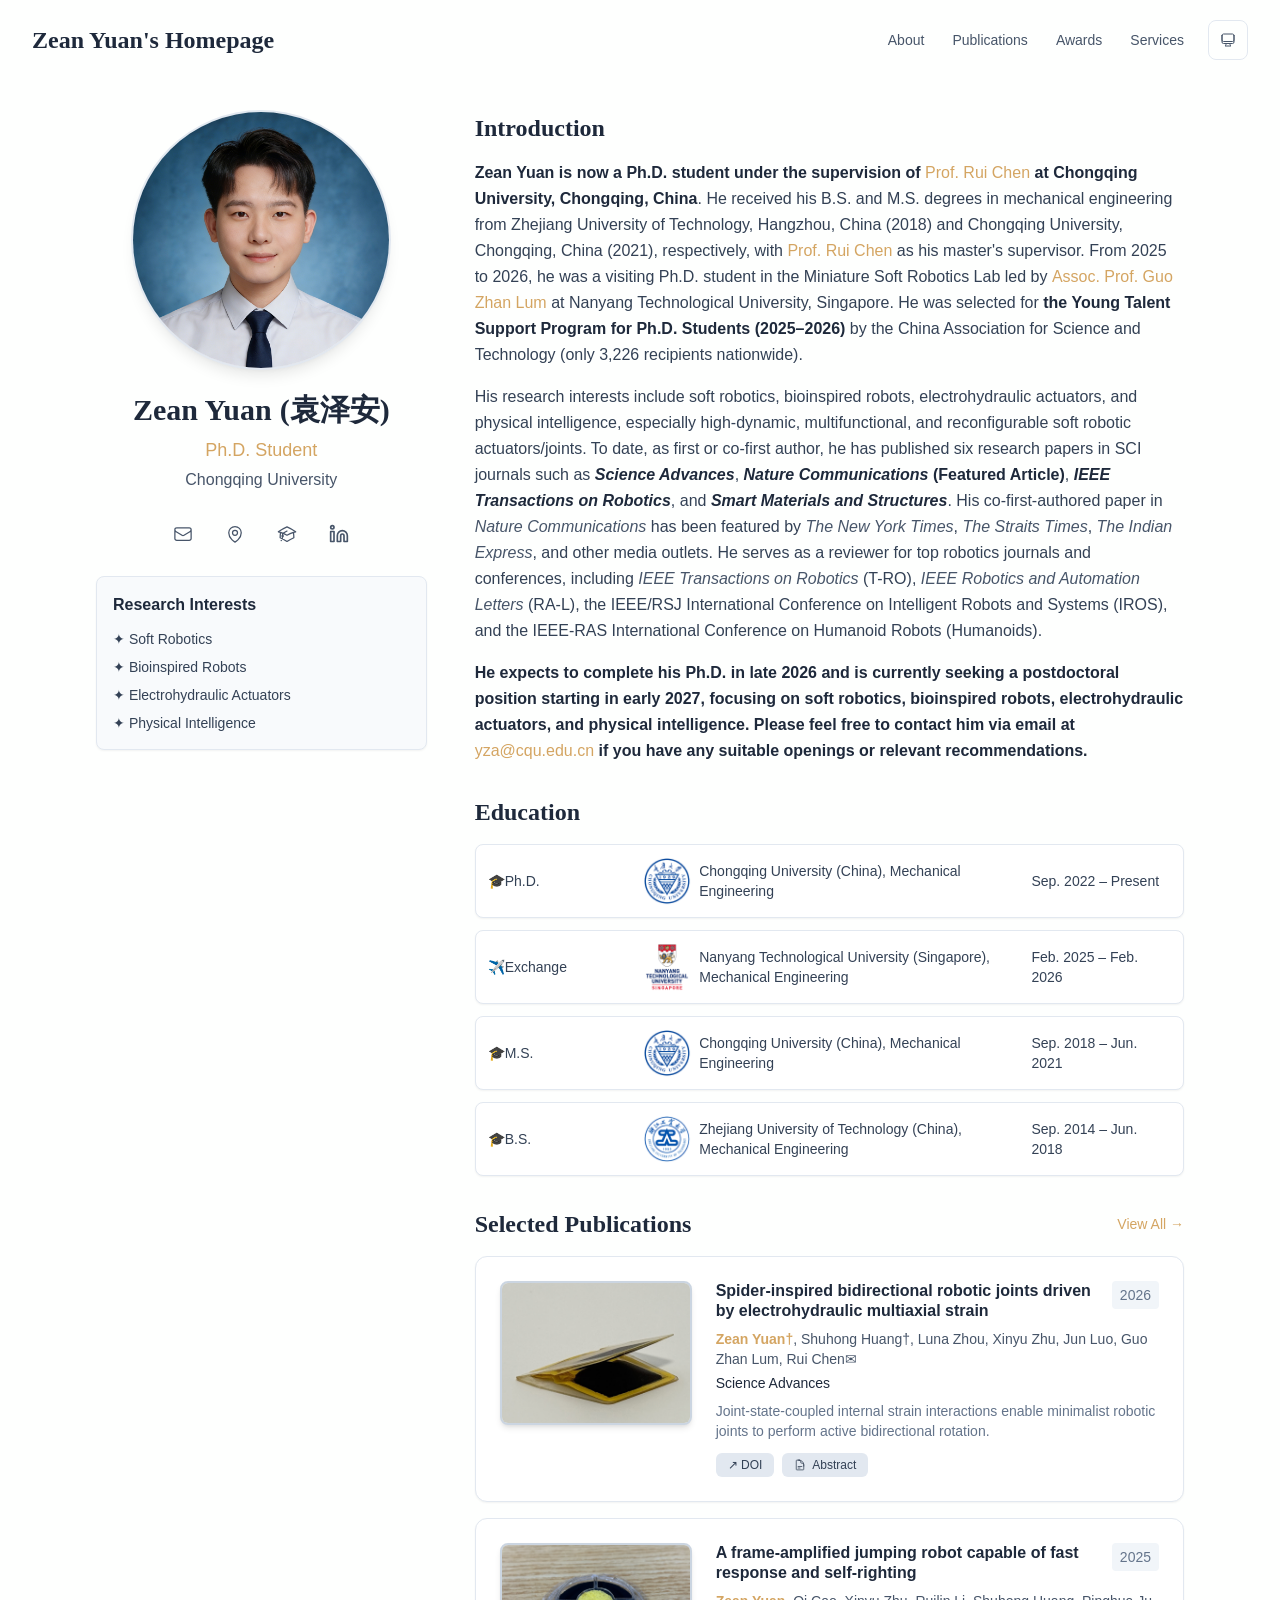
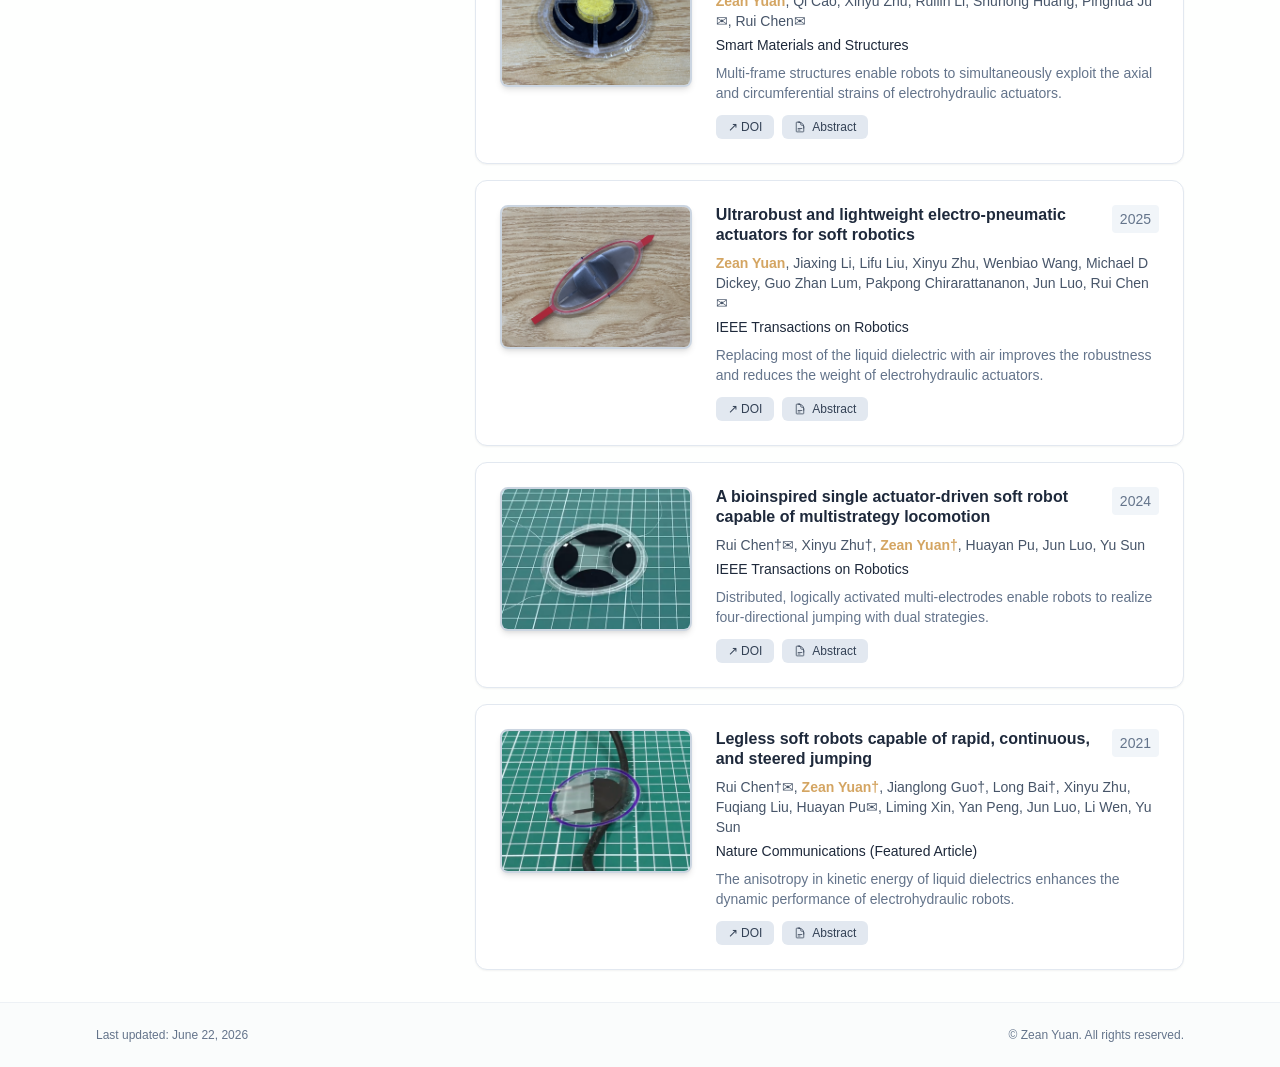
==== commit 4a930ab7: "Add files via upload" ====
--- a/index.html
+++ b/index.html
@@ -59,6 +59,6 @@
       root.lang = 'en';
       root.setAttribute('data-locale', 'en');
     }
-  </script><title>Zean Yuan&#x27;s Homepage</title><meta name="description" content="Ph.D. student at Chongqing University."/><meta name="author" content="Zean Yuan"/><meta name="keywords" content="Zean Yuan,PhD,Research,Chongqing University"/><meta name="creator" content="Zean Yuan"/><meta name="publisher" content="Zean Yuan"/><meta property="og:title" content="Zean Yuan&#x27;s Homepage"/><meta property="og:description" content="Ph.D. student at Chongqing University."/><meta property="og:site_name" content="Zean Yuan&#x27;s Academic Website"/><meta property="og:locale" content="en_US"/><meta property="og:type" content="website"/><meta name="twitter:card" content="summary"/><meta name="twitter:title" content="Zean Yuan&#x27;s Homepage"/><meta name="twitter:description" content="Ph.D. student at Chongqing University."/><link rel="icon" href="/favicon.svg"/><script>document.querySelectorAll('body link[rel="icon"], body link[rel="apple-touch-icon"]').forEach(el => document.head.appendChild(el))</script><script src="/_next/static/chunks/polyfills-42372ed130431b0a.js" noModule=""></script></head><body class="font-sans antialiased"><div style="visibility:hidden"><nav class="fixed top-0 left-0 right-0 z-50" data-headlessui-state=""><div class="transition-all duration-300 ease-out bg-transparent" style="transform:translateY(-100px)"><div class="max-w-7xl mx-auto px-4 sm:px-6 lg:px-8"><div class="flex justify-between items-center h-16 lg:h-20"><div class="flex-shrink-0" tabindex="0"><a class="text-xl lg:text-2xl font-serif font-semibold text-primary hover:text-accent transition-colors duration-200" href="/">Zean Yuan&#x27;s Homepage</a></div><div class="hidden lg:block"><div class="ml-10 flex items-center space-x-3"><div class="relative flex items-baseline space-x-1"><a data-nav-href="/" class="relative px-3 py-2 text-sm font-medium rounded-lg transition-colors duration-150 text-primary" href="/">About</a><a data-nav-href="/publications" class="relative px-3 py-2 text-sm font-medium rounded-lg transition-colors duration-150 text-neutral-600" href="/publications/">Publications</a><a data-nav-href="/awards" class="relative px-3 py-2 text-sm font-medium rounded-lg transition-colors duration-150 text-neutral-600" href="/awards/">Awards</a><a data-nav-href="/services" class="relative px-3 py-2 text-sm font-medium rounded-lg transition-colors duration-150 text-neutral-600" href="/services/">Services</a></div><div class="flex items-center justify-center w-10 h-10 rounded-lg border border-neutral-200 dark:border-[rgba(148,163,184,0.24)] bg-background dark:bg-neutral-800"><div class="w-4 h-4 rounded-full bg-neutral-300 animate-pulse"></div></div></div></div><div class="lg:hidden flex items-center space-x-2"><div class="flex items-center justify-center w-10 h-10 rounded-lg border border-neutral-200 dark:border-[rgba(148,163,184,0.24)] bg-background dark:bg-neutral-800"><div class="w-4 h-4 rounded-full bg-neutral-300 animate-pulse"></div></div><button class="inline-flex items-center justify-center p-2 rounded-md text-neutral-600 hover:text-primary hover:bg-neutral-100 dark:hover:bg-neutral-800 focus:outline-none focus:ring-2 focus:ring-inset focus:ring-accent transition-colors duration-200" id="headlessui-disclosure-button-«R7pdb»" type="button" aria-expanded="false" data-headlessui-state=""><span class="sr-only">Open main menu</span><div><svg xmlns="http://www.w3.org/2000/svg" fill="none" viewBox="0 0 24 24" stroke-width="1.5" stroke="currentColor" aria-hidden="true" data-slot="icon" class="block h-6 w-6"><path stroke-linecap="round" stroke-linejoin="round" d="M3.75 6.75h16.5M3.75 12h16.5m-16.5 5.25h16.5"></path></svg></div></button></div></div></div></div></nav><main class="min-h-screen pt-16 lg:pt-20"><div class="max-w-6xl mx-auto px-4 sm:px-6 lg:px-8 py-8 bg-background min-h-screen"><div class="grid grid-cols-1 lg:grid-cols-3 gap-12"><div class="lg:col-span-1"><div class="sticky top-8" style="opacity:0;transform:translateY(20px)"><div class="w-64 h-64 mx-auto mb-6 rounded-full overflow-hidden shadow-lg ring-2 ring-neutral-200 dark:ring-neutral-700 hover:shadow-xl transition-all duration-200 hover:scale-105"><img alt="Zean Yuan" width="256" height="256" decoding="async" data-nimg="1" class="w-full h-full object-cover object-[32%_center]" style="color:transparent" src="/bio.jpg"/></div><div class="text-center mb-6"><h1 class="text-3xl font-serif font-bold text-primary mb-2">Zean Yuan<span class="ml-2 text-3xl font-serif font-bold text-primary mb-2">(袁泽安)</span></h1><p class="text-lg text-accent font-medium mb-1">Ph.D. Student</p><p class="text-neutral-600 mb-2">Chongqing University</p></div><div class="flex flex-wrap justify-center gap-3 sm:gap-4 mb-6 relative px-2"><div class="relative"><button class="p-2 sm:p-2 transition-colors duration-200 text-neutral-600 dark:text-neutral-400 hover:text-accent" aria-label="Email"><svg xmlns="http://www.w3.org/2000/svg" fill="none" viewBox="0 0 24 24" stroke-width="1.5" stroke="currentColor" aria-hidden="true" data-slot="icon" class="h-5 w-5"><path stroke-linecap="round" stroke-linejoin="round" d="M21.75 6.75v10.5a2.25 2.25 0 0 1-2.25 2.25h-15a2.25 2.25 0 0 1-2.25-2.25V6.75m19.5 0A2.25 2.25 0 0 0 19.5 4.5h-15a2.25 2.25 0 0 0-2.25 2.25m19.5 0v.243a2.25 2.25 0 0 1-1.07 1.916l-7.5 4.615a2.25 2.25 0 0 1-2.36 0L3.32 8.91a2.25 2.25 0 0 1-1.07-1.916V6.75"></path></svg></button></div><div class="relative"><button class="p-2 sm:p-2 transition-colors duration-200 text-neutral-600 dark:text-neutral-400 hover:text-accent" aria-label="Location"><svg xmlns="http://www.w3.org/2000/svg" fill="none" viewBox="0 0 24 24" stroke-width="1.5" stroke="currentColor" aria-hidden="true" data-slot="icon" class="h-5 w-5"><path stroke-linecap="round" stroke-linejoin="round" d="M15 10.5a3 3 0 1 1-6 0 3 3 0 0 1 6 0Z"></path><path stroke-linecap="round" stroke-linejoin="round" d="M19.5 10.5c0 7.142-7.5 11.25-7.5 11.25S4.5 17.642 4.5 10.5a7.5 7.5 0 1 1 15 0Z"></path></svg></button></div><a href="https://scholar.google.com/citations?user=y_1i8P0AAAAJ&amp;hl=zh-CN" target="_blank" rel="noopener noreferrer" class="p-2 sm:p-2 text-neutral-600 dark:text-neutral-400 hover:text-accent transition-colors duration-200" aria-label="Google Scholar"><svg xmlns="http://www.w3.org/2000/svg" fill="none" viewBox="0 0 24 24" stroke-width="1.5" stroke="currentColor" aria-hidden="true" data-slot="icon" class="h-5 w-5"><path stroke-linecap="round" stroke-linejoin="round" d="M4.26 10.147a60.438 60.438 0 0 0-.491 6.347A48.62 48.62 0 0 1 12 20.904a48.62 48.62 0 0 1 8.232-4.41 60.46 60.46 0 0 0-.491-6.347m-15.482 0a50.636 50.636 0 0 0-2.658-.813A59.906 59.906 0 0 1 12 3.493a59.903 59.903 0 0 1 10.399 5.84c-.896.248-1.783.52-2.658.814m-15.482 0A50.717 50.717 0 0 1 12 13.489a50.702 50.702 0 0 1 7.74-3.342M6.75 15a.75.75 0 1 0 0-1.5.75.75 0 0 0 0 1.5Zm0 0v-3.675A55.378 55.378 0 0 1 12 8.443m-7.007 11.55A5.981 5.981 0 0 0 6.75 15.75v-1.5"></path></svg></a><a href="https://www.linkedin.com/in/zean-yuan-351a87355/" target="_blank" rel="noopener noreferrer" class="p-2 sm:p-2 text-neutral-600 dark:text-neutral-400 hover:text-accent transition-colors duration-200" aria-label="LinkedIn"><svg xmlns="http://www.w3.org/2000/svg" width="24" height="24" viewBox="0 0 24 24" fill="none" stroke="currentColor" stroke-width="2" stroke-linecap="round" stroke-linejoin="round" class="lucide lucide-linkedin h-5 w-5" aria-hidden="true"><path d="M16 8a6 6 0 0 1 6 6v7h-4v-7a2 2 0 0 0-2-2 2 2 0 0 0-2 2v7h-4v-7a6 6 0 0 1 6-6z"></path><rect width="4" height="12" x="2" y="9"></rect><circle cx="4" cy="4" r="2"></circle></svg></a></div><div class="p-4 mb-6 bg-neutral-50 dark:bg-neutral-800 p-3 rounded-lg shadow-sm border border-neutral-200 dark:border-[rgba(148,163,184,0.24)] hover:shadow-lg transition-all duration-200 hover:scale-[1.02]"><h3 class="font-semibold text-primary mb-3">Research Interests</h3><div class="space-y-2 text-sm text-neutral-700 dark:text-neutral-500"><div>✦ Soft Robotics</div><div>✦ Bioinspired Robots</div><div>✦ Electrohydraulic Actuators</div><div>✦ Physical Intelligence</div></div></div></div></div><div class="lg:col-span-2 space-y-8"><section id="about" class="scroll-mt-24 space-y-8"><section style="opacity:0;transform:translateY(20px)"><h2 class="text-2xl font-serif font-bold text-primary mb-4">Introduction</h2><div class="text-neutral-700 dark:text-neutral-600 leading-relaxed"><p class="mb-4 last:mb-0"><strong class="font-semibold text-primary">Zean Yuan is a Ph.D. student supervised by <a href="https://scholar.google.com/citations?user=mZNmVpkAAAAJ&amp;hl=zh-CN" node="[object Object]" target="_blank" rel="noopener noreferrer" class="text-accent font-medium transition-all duration-200 rounded hover:bg-accent/10 hover:shadow-sm">Prof. Rui Chen</a> at Chongqing University, Chongqing, China</strong>. He received his B.S. and M.S. degrees in mechanical engineering from Zhejiang University of Technology, Hangzhou, China (2018) and Chongqing University, Chongqing, China (2021), respectively, with <a href="https://scholar.google.com/citations?user=mZNmVpkAAAAJ&amp;hl=zh-CN" node="[object Object]" target="_blank" rel="noopener noreferrer" class="text-accent font-medium transition-all duration-200 rounded hover:bg-accent/10 hover:shadow-sm">Prof. Rui Chen</a> as his master&#x27;s supervisor. From 2025 to 2026, he was a visiting Ph.D. student in the Miniature Soft Robotics Lab led by <a href="https://dr.ntu.edu.sg/entities/person/Lum-Guo-Zhan" node="[object Object]" target="_blank" rel="noopener noreferrer" class="text-accent font-medium transition-all duration-200 rounded hover:bg-accent/10 hover:shadow-sm">Assoc. Prof. Guo Zhan Lum</a> at Nanyang Technological University, Singapore. He was selected for <strong class="font-semibold text-primary">the Young Talent Support Program for Ph.D. Students (2025–2026)</strong> by the China Association for Science and Technology (only 3,226 recipients nationwide).</p>
+  </script><title>Zean Yuan&#x27;s Homepage</title><meta name="description" content="Ph.D. student at Chongqing University."/><meta name="author" content="Zean Yuan"/><meta name="keywords" content="Zean Yuan,PhD,Research,Chongqing University"/><meta name="creator" content="Zean Yuan"/><meta name="publisher" content="Zean Yuan"/><meta property="og:title" content="Zean Yuan&#x27;s Homepage"/><meta property="og:description" content="Ph.D. student at Chongqing University."/><meta property="og:site_name" content="Zean Yuan&#x27;s Academic Website"/><meta property="og:locale" content="en_US"/><meta property="og:type" content="website"/><meta name="twitter:card" content="summary"/><meta name="twitter:title" content="Zean Yuan&#x27;s Homepage"/><meta name="twitter:description" content="Ph.D. student at Chongqing University."/><link rel="icon" href="/favicon.svg"/><script>document.querySelectorAll('body link[rel="icon"], body link[rel="apple-touch-icon"]').forEach(el => document.head.appendChild(el))</script><script src="/_next/static/chunks/polyfills-42372ed130431b0a.js" noModule=""></script></head><body class="font-sans antialiased"><div style="visibility:hidden"><nav class="fixed top-0 left-0 right-0 z-50" data-headlessui-state=""><div class="transition-all duration-300 ease-out bg-transparent" style="transform:translateY(-100px)"><div class="max-w-7xl mx-auto px-4 sm:px-6 lg:px-8"><div class="flex justify-between items-center h-16 lg:h-20"><div class="flex-shrink-0" tabindex="0"><a class="text-xl lg:text-2xl font-serif font-semibold text-primary hover:text-accent transition-colors duration-200" href="/">Zean Yuan&#x27;s Homepage</a></div><div class="hidden lg:block"><div class="ml-10 flex items-center space-x-3"><div class="relative flex items-baseline space-x-1"><a data-nav-href="/" class="relative px-3 py-2 text-sm font-medium rounded-lg transition-colors duration-150 text-primary" href="/">About</a><a data-nav-href="/publications" class="relative px-3 py-2 text-sm font-medium rounded-lg transition-colors duration-150 text-neutral-600" href="/publications/">Publications</a><a data-nav-href="/awards" class="relative px-3 py-2 text-sm font-medium rounded-lg transition-colors duration-150 text-neutral-600" href="/awards/">Awards</a><a data-nav-href="/services" class="relative px-3 py-2 text-sm font-medium rounded-lg transition-colors duration-150 text-neutral-600" href="/services/">Services</a></div><div class="flex items-center justify-center w-10 h-10 rounded-lg border border-neutral-200 dark:border-[rgba(148,163,184,0.24)] bg-background dark:bg-neutral-800"><div class="w-4 h-4 rounded-full bg-neutral-300 animate-pulse"></div></div></div></div><div class="lg:hidden flex items-center space-x-2"><div class="flex items-center justify-center w-10 h-10 rounded-lg border border-neutral-200 dark:border-[rgba(148,163,184,0.24)] bg-background dark:bg-neutral-800"><div class="w-4 h-4 rounded-full bg-neutral-300 animate-pulse"></div></div><button class="inline-flex items-center justify-center p-2 rounded-md text-neutral-600 hover:text-primary hover:bg-neutral-100 dark:hover:bg-neutral-800 focus:outline-none focus:ring-2 focus:ring-inset focus:ring-accent transition-colors duration-200" id="headlessui-disclosure-button-«R7pdb»" type="button" aria-expanded="false" data-headlessui-state=""><span class="sr-only">Open main menu</span><div><svg xmlns="http://www.w3.org/2000/svg" fill="none" viewBox="0 0 24 24" stroke-width="1.5" stroke="currentColor" aria-hidden="true" data-slot="icon" class="block h-6 w-6"><path stroke-linecap="round" stroke-linejoin="round" d="M3.75 6.75h16.5M3.75 12h16.5m-16.5 5.25h16.5"></path></svg></div></button></div></div></div></div></nav><main class="min-h-screen pt-16 lg:pt-20"><div class="max-w-6xl mx-auto px-4 sm:px-6 lg:px-8 py-8 bg-background min-h-screen"><div class="grid grid-cols-1 lg:grid-cols-3 gap-12"><div class="lg:col-span-1"><div class="sticky top-8" style="opacity:0;transform:translateY(20px)"><div class="w-64 h-64 mx-auto mb-6 rounded-full overflow-hidden shadow-lg ring-2 ring-neutral-200 dark:ring-neutral-700 hover:shadow-xl transition-all duration-200 hover:scale-105"><img alt="Zean Yuan" width="256" height="256" decoding="async" data-nimg="1" class="w-full h-full object-cover object-[32%_center]" style="color:transparent" src="/bio.jpg"/></div><div class="text-center mb-6"><h1 class="text-3xl font-serif font-bold text-primary mb-2">Zean Yuan<span class="ml-2 text-3xl font-serif font-bold text-primary mb-2">(袁泽安)</span></h1><p class="text-lg text-accent font-medium mb-1">Ph.D. Student</p><p class="text-neutral-600 mb-2">Chongqing University</p></div><div class="flex flex-wrap justify-center gap-3 sm:gap-4 mb-6 relative px-2"><div class="relative"><button class="p-2 sm:p-2 transition-colors duration-200 text-neutral-600 dark:text-neutral-400 hover:text-accent" aria-label="Email"><svg xmlns="http://www.w3.org/2000/svg" fill="none" viewBox="0 0 24 24" stroke-width="1.5" stroke="currentColor" aria-hidden="true" data-slot="icon" class="h-5 w-5"><path stroke-linecap="round" stroke-linejoin="round" d="M21.75 6.75v10.5a2.25 2.25 0 0 1-2.25 2.25h-15a2.25 2.25 0 0 1-2.25-2.25V6.75m19.5 0A2.25 2.25 0 0 0 19.5 4.5h-15a2.25 2.25 0 0 0-2.25 2.25m19.5 0v.243a2.25 2.25 0 0 1-1.07 1.916l-7.5 4.615a2.25 2.25 0 0 1-2.36 0L3.32 8.91a2.25 2.25 0 0 1-1.07-1.916V6.75"></path></svg></button></div><div class="relative"><button class="p-2 sm:p-2 transition-colors duration-200 text-neutral-600 dark:text-neutral-400 hover:text-accent" aria-label="Location"><svg xmlns="http://www.w3.org/2000/svg" fill="none" viewBox="0 0 24 24" stroke-width="1.5" stroke="currentColor" aria-hidden="true" data-slot="icon" class="h-5 w-5"><path stroke-linecap="round" stroke-linejoin="round" d="M15 10.5a3 3 0 1 1-6 0 3 3 0 0 1 6 0Z"></path><path stroke-linecap="round" stroke-linejoin="round" d="M19.5 10.5c0 7.142-7.5 11.25-7.5 11.25S4.5 17.642 4.5 10.5a7.5 7.5 0 1 1 15 0Z"></path></svg></button></div><a href="https://scholar.google.com/citations?user=y_1i8P0AAAAJ&amp;hl=zh-CN" target="_blank" rel="noopener noreferrer" class="p-2 sm:p-2 text-neutral-600 dark:text-neutral-400 hover:text-accent transition-colors duration-200" aria-label="Google Scholar"><svg xmlns="http://www.w3.org/2000/svg" fill="none" viewBox="0 0 24 24" stroke-width="1.5" stroke="currentColor" aria-hidden="true" data-slot="icon" class="h-5 w-5"><path stroke-linecap="round" stroke-linejoin="round" d="M4.26 10.147a60.438 60.438 0 0 0-.491 6.347A48.62 48.62 0 0 1 12 20.904a48.62 48.62 0 0 1 8.232-4.41 60.46 60.46 0 0 0-.491-6.347m-15.482 0a50.636 50.636 0 0 0-2.658-.813A59.906 59.906 0 0 1 12 3.493a59.903 59.903 0 0 1 10.399 5.84c-.896.248-1.783.52-2.658.814m-15.482 0A50.717 50.717 0 0 1 12 13.489a50.702 50.702 0 0 1 7.74-3.342M6.75 15a.75.75 0 1 0 0-1.5.75.75 0 0 0 0 1.5Zm0 0v-3.675A55.378 55.378 0 0 1 12 8.443m-7.007 11.55A5.981 5.981 0 0 0 6.75 15.75v-1.5"></path></svg></a><a href="https://www.linkedin.com/in/zean-yuan-351a87355/" target="_blank" rel="noopener noreferrer" class="p-2 sm:p-2 text-neutral-600 dark:text-neutral-400 hover:text-accent transition-colors duration-200" aria-label="LinkedIn"><svg xmlns="http://www.w3.org/2000/svg" width="24" height="24" viewBox="0 0 24 24" fill="none" stroke="currentColor" stroke-width="2" stroke-linecap="round" stroke-linejoin="round" class="lucide lucide-linkedin h-5 w-5" aria-hidden="true"><path d="M16 8a6 6 0 0 1 6 6v7h-4v-7a2 2 0 0 0-2-2 2 2 0 0 0-2 2v7h-4v-7a6 6 0 0 1 6-6z"></path><rect width="4" height="12" x="2" y="9"></rect><circle cx="4" cy="4" r="2"></circle></svg></a></div><div class="p-4 mb-6 bg-neutral-50 dark:bg-neutral-800 p-3 rounded-lg shadow-sm border border-neutral-200 dark:border-[rgba(148,163,184,0.24)] hover:shadow-lg transition-all duration-200 hover:scale-[1.02]"><h3 class="font-semibold text-primary mb-3">Research Interests</h3><div class="space-y-2 text-sm text-neutral-700 dark:text-neutral-500"><div>✦ Soft Robotics</div><div>✦ Bioinspired Robots</div><div>✦ Electrohydraulic Actuators</div><div>✦ Physical Intelligence</div></div></div></div></div><div class="lg:col-span-2 space-y-8"><section id="about" class="scroll-mt-24 space-y-8"><section style="opacity:0;transform:translateY(20px)"><h2 class="text-2xl font-serif font-bold text-primary mb-4">Introduction</h2><div class="text-neutral-700 dark:text-neutral-600 leading-relaxed"><p class="mb-4 last:mb-0"><strong class="font-semibold text-primary">Zean Yuan is now a Ph.D. student under the supervision of <a href="https://scholar.google.com/citations?user=mZNmVpkAAAAJ&amp;hl=zh-CN" node="[object Object]" target="_blank" rel="noopener noreferrer" class="text-accent font-medium transition-all duration-200 rounded hover:bg-accent/10 hover:shadow-sm">Prof. Rui Chen</a> at Chongqing University, Chongqing, China</strong>. He received his B.S. and M.S. degrees in mechanical engineering from Zhejiang University of Technology, Hangzhou, China (2018) and Chongqing University, Chongqing, China (2021), respectively, with <a href="https://scholar.google.com/citations?user=mZNmVpkAAAAJ&amp;hl=zh-CN" node="[object Object]" target="_blank" rel="noopener noreferrer" class="text-accent font-medium transition-all duration-200 rounded hover:bg-accent/10 hover:shadow-sm">Prof. Rui Chen</a> as his master&#x27;s supervisor. From 2025 to 2026, he was a visiting Ph.D. student in the Miniature Soft Robotics Lab led by <a href="https://dr.ntu.edu.sg/entities/person/Lum-Guo-Zhan" node="[object Object]" target="_blank" rel="noopener noreferrer" class="text-accent font-medium transition-all duration-200 rounded hover:bg-accent/10 hover:shadow-sm">Assoc. Prof. Guo Zhan Lum</a> at Nanyang Technological University, Singapore. He was selected for <strong class="font-semibold text-primary">the Young Talent Support Program for Ph.D. Students (2025–2026)</strong> by the China Association for Science and Technology (only 3,226 recipients nationwide).</p>
 <p class="mb-4 last:mb-0">His research interests include soft robotics, bioinspired robots, electrohydraulic actuators, and physical intelligence, especially high-dynamic, multifunctional, and reconfigurable soft robotic actuators/joints. To date, as first or co-first author, he has published six research papers in SCI journals such as <em class="italic text-neutral-600 dark:text-neutral-500"><strong class="font-semibold text-primary">Science Advances</strong></em>, <em class="italic text-neutral-600 dark:text-neutral-500"><strong class="font-semibold text-primary">Nature Communications</strong></em> <strong class="font-semibold text-primary">(Featured Article)</strong>, <em class="italic text-neutral-600 dark:text-neutral-500"><strong class="font-semibold text-primary">IEEE Transactions on Robotics</strong></em>, and <em class="italic text-neutral-600 dark:text-neutral-500"><strong class="font-semibold text-primary">Smart Materials and Structures</strong></em>. His co-first-authored paper in <em class="italic text-neutral-600 dark:text-neutral-500">Nature Communications</em> has been featured by <em class="italic text-neutral-600 dark:text-neutral-500">The New York Times</em>, <em class="italic text-neutral-600 dark:text-neutral-500">The Straits Times</em>, <em class="italic text-neutral-600 dark:text-neutral-500">The Indian Express</em>, and other media outlets. He serves as a reviewer for top robotics journals and conferences, including <em class="italic text-neutral-600 dark:text-neutral-500">IEEE Transactions on Robotics</em> (T-RO), <em class="italic text-neutral-600 dark:text-neutral-500">IEEE Robotics and Automation Letters</em> (RA-L), the IEEE/RSJ International Conference on Intelligent Robots and Systems (IROS), and the IEEE-RAS International Conference on Humanoid Robots (Humanoids).</p>
-<p class="mb-4 last:mb-0"><strong class="font-semibold text-primary">He expects to complete his Ph.D. in late 2026 and is currently seeking a postdoctoral position starting in early 2027, focusing on bioinspired soft robotics, electroactive polymer actuators, and embodied intelligence. Please feel free to contact him via email at <a href="mailto:yza@cqu.edu.cn" node="[object Object]" target="_blank" rel="noopener noreferrer" class="text-accent font-medium transition-all duration-200 rounded hover:bg-accent/10 hover:shadow-sm">yza@cqu.edu.cn</a> if you have any suitable openings or relevant recommendations.</strong></p></div></section><section style="opacity:0;transform:translateY(20px)"><h2 class="text-2xl font-serif font-bold text-primary mb-4">Education</h2><div class="space-y-3"><div class="grid gap-4 items-center bg-white dark:bg-neutral-900 p-3 rounded-lg shadow-sm border border-neutral-200 dark:border-[rgba(148,163,184,0.24)] hover:shadow-lg transition-all duration-200 hover:scale-[1.02]" style="grid-template-columns:6fr 16fr 6fr;opacity:0;transform:translateY(20px)"><span class="text-sm text-neutral-700 flex-shrink-0">🎓Ph.D.</span><div class="flex items-center gap-2"><div class="w-12 h-12 relative flex-shrink-0"><img alt="icon" loading="lazy" decoding="async" data-nimg="fill" class="object-contain" style="position:absolute;height:100%;width:100%;left:0;top:0;right:0;bottom:0;color:transparent" src="/news/cqu.png"/></div><p class="text-sm text-neutral-700">Chongqing University (China), Mechanical Engineering</p></div><p class="text-sm text-neutral-700">Sep. 2022 – Present</p></div><div class="grid gap-4 items-center bg-white dark:bg-neutral-900 p-3 rounded-lg shadow-sm border border-neutral-200 dark:border-[rgba(148,163,184,0.24)] hover:shadow-lg transition-all duration-200 hover:scale-[1.02]" style="grid-template-columns:6fr 16fr 6fr;opacity:0;transform:translateY(20px)"><span class="text-sm text-neutral-700 flex-shrink-0">✈️Exchange</span><div class="flex items-center gap-2"><div class="w-12 h-12 relative flex-shrink-0"><img alt="icon" loading="lazy" decoding="async" data-nimg="fill" class="object-contain" style="position:absolute;height:100%;width:100%;left:0;top:0;right:0;bottom:0;color:transparent" src="/news/ntu.png"/></div><p class="text-sm text-neutral-700">Nanyang Technological University (Singapore), Mechanical Engineering</p></div><p class="text-sm text-neutral-700">Feb. 2025 – Feb. 2026</p></div><div class="grid gap-4 items-center bg-white dark:bg-neutral-900 p-3 rounded-lg shadow-sm border border-neutral-200 dark:border-[rgba(148,163,184,0.24)] hover:shadow-lg transition-all duration-200 hover:scale-[1.02]" style="grid-template-columns:6fr 16fr 6fr;opacity:0;transform:translateY(20px)"><span class="text-sm text-neutral-700 flex-shrink-0">🎓M.S.</span><div class="flex items-center gap-2"><div class="w-12 h-12 relative flex-shrink-0"><img alt="icon" loading="lazy" decoding="async" data-nimg="fill" class="object-contain" style="position:absolute;height:100%;width:100%;left:0;top:0;right:0;bottom:0;color:transparent" src="/news/cqu.png"/></div><p class="text-sm text-neutral-700">Chongqing University (China), Mechanical Engineering</p></div><p class="text-sm text-neutral-700">Sep. 2018 – Jun. 2021</p></div><div class="grid gap-4 items-center bg-white dark:bg-neutral-900 p-3 rounded-lg shadow-sm border border-neutral-200 dark:border-[rgba(148,163,184,0.24)] hover:shadow-lg transition-all duration-200 hover:scale-[1.02]" style="grid-template-columns:6fr 16fr 6fr;opacity:0;transform:translateY(20px)"><span class="text-sm text-neutral-700 flex-shrink-0">🎓B.S.</span><div class="flex items-center gap-2"><div class="w-12 h-12 relative flex-shrink-0"><img alt="icon" loading="lazy" decoding="async" data-nimg="fill" class="object-contain" style="position:absolute;height:100%;width:100%;left:0;top:0;right:0;bottom:0;color:transparent" src="/news/zjut.png"/></div><p class="text-sm text-neutral-700">Zhejiang University of Technology (China), Mechanical Engineering</p></div><p class="text-sm text-neutral-700">Sep. 2014 – Jun. 2018</p></div></div></section><section style="opacity:0;transform:translateY(20px)"><div class="flex items-center justify-between mb-4"><h2 class="text-2xl font-serif font-bold text-primary">Selected Publications</h2><a class="text-accent hover:text-accent-dark text-sm font-medium transition-all duration-200 rounded hover:bg-accent/10 hover:shadow-sm" href="/publications/">View All<!-- --> →</a></div><div class="space-y-4"><div class="bg-white dark:bg-neutral-900 p-6 rounded-xl shadow-sm border border-neutral-200 dark:border-neutral-800 hover:shadow-lg transition-all duration-200 hover:scale-[1.01]" style="opacity:0;transform:translateY(20px)"><div class="flex flex-col md:flex-row gap-6"><div class="w-full md:w-48 flex-shrink-0"><div class="aspect-[4/3] relative rounded-lg overflow-hidden bg-neutral-100 dark:bg-neutral-800 border-2 border-neutral-300 dark:border-neutral-600 shadow-md"><img alt="Spider-inspired bidirectional robotic joints driven by electrohydraulic multiaxial strain" loading="lazy" decoding="async" data-nimg="fill" class="object-cover" style="position:absolute;height:100%;width:100%;left:0;top:0;right:0;bottom:0;color:transparent" src="/papers/paper-16.png"/></div></div><div class="flex-grow"><div class="flex justify-between items-start gap-3"><h3 class="font-semibold text-primary mb-2 leading-tight">Spider-inspired bidirectional robotic joints driven by electrohydraulic multiaxial strain</h3><span class="text-sm text-neutral-500 font-medium bg-neutral-100 dark:bg-neutral-800 px-2 py-1 rounded shrink-0">2026</span></div><p class="text-sm text-neutral-600 dark:text-neutral-500 mb-1"><span><span class="font-semibold text-accent ">Zean Yuan†</span>, </span><span><span class=" ">Shuhong Huang†</span>, </span><span><span class=" ">Luna Zhou</span>, </span><span><span class=" ">Xinyu Zhu</span>, </span><span><span class=" ">Jun Luo</span>, </span><span><span class=" ">Guo Zhan Lum</span>, </span><span><span class=" ">Rui Chen✉</span></span></p><p class="text-sm font-medium text-neutral-800 dark:text-neutral-600 mb-2">Science Advances</p><p class="text-sm text-neutral-500 dark:text-neutral-500 mb-3">Joint-state-coupled internal strain interactions enable minimalist robotic joints to perform active bidirectional rotation.</p><div class="flex flex-wrap gap-2 mt-auto"><a href="https://doi.org/10.1126/sciadv.aei2880" target="_blank" rel="noopener noreferrer" class="inline-flex items-center px-3 py-1 rounded-md text-xs font-medium bg-neutral-200 dark:bg-neutral-300 text-neutral-700 dark:text-white hover:bg-accent hover:text-white transition-colors">↗ DOI</a><button class="inline-flex items-center px-3 py-1 rounded-md text-xs font-medium transition-colors bg-neutral-200 dark:bg-neutral-300 text-neutral-700 dark:text-white hover:bg-accent hover:text-white"><svg xmlns="http://www.w3.org/2000/svg" fill="none" viewBox="0 0 24 24" stroke-width="1.5" stroke="currentColor" aria-hidden="true" data-slot="icon" class="h-3 w-3 mr-1.5"><path stroke-linecap="round" stroke-linejoin="round" d="M19.5 14.25v-2.625a3.375 3.375 0 0 0-3.375-3.375h-1.5A1.125 1.125 0 0 1 13.5 7.125v-1.5a3.375 3.375 0 0 0-3.375-3.375H8.25m0 12.75h7.5m-7.5 3H12M10.5 2.25H5.625c-.621 0-1.125.504-1.125 1.125v17.25c0 .621.504 1.125 1.125 1.125h12.75c.621 0 1.125-.504 1.125-1.125V11.25a9 9 0 0 0-9-9Z"></path></svg>Abstract</button></div></div></div></div><div class="bg-white dark:bg-neutral-900 p-6 rounded-xl shadow-sm border border-neutral-200 dark:border-neutral-800 hover:shadow-lg transition-all duration-200 hover:scale-[1.01]" style="opacity:0;transform:translateY(20px)"><div class="flex flex-col md:flex-row gap-6"><div class="w-full md:w-48 flex-shrink-0"><div class="aspect-[4/3] relative rounded-lg overflow-hidden bg-neutral-100 dark:bg-neutral-800 border-2 border-neutral-300 dark:border-neutral-600 shadow-md"><img alt="A frame-amplified jumping robot capable of fast response and self-righting" loading="lazy" decoding="async" data-nimg="fill" class="object-cover" style="position:absolute;height:100%;width:100%;left:0;top:0;right:0;bottom:0;color:transparent" src="/papers/paper-14.png"/></div></div><div class="flex-grow"><div class="flex justify-between items-start gap-3"><h3 class="font-semibold text-primary mb-2 leading-tight">A frame-amplified jumping robot capable of fast response and self-righting</h3><span class="text-sm text-neutral-500 font-medium bg-neutral-100 dark:bg-neutral-800 px-2 py-1 rounded shrink-0">2025</span></div><p class="text-sm text-neutral-600 dark:text-neutral-500 mb-1"><span><span class="font-semibold text-accent ">Zean Yuan</span>, </span><span><span class=" ">Qi Cao</span>, </span><span><span class=" ">Xinyu Zhu</span>, </span><span><span class=" ">Ruilin Li</span>, </span><span><span class=" ">Shuhong Huang</span>, </span><span><span class=" ">Pinghua Ju✉</span>, </span><span><span class=" ">Rui Chen✉</span></span></p><p class="text-sm font-medium text-neutral-800 dark:text-neutral-600 mb-2">Smart Materials and Structures</p><p class="text-sm text-neutral-500 dark:text-neutral-500 mb-3">Multi-frame structures enable robots to simultaneously exploit the axial and circumferential strains of electrohydraulic actuators.</p><div class="flex flex-wrap gap-2 mt-auto"><a href="https://doi.org/10.1088/1361-665X/ae1eba" target="_blank" rel="noopener noreferrer" class="inline-flex items-center px-3 py-1 rounded-md text-xs font-medium bg-neutral-200 dark:bg-neutral-300 text-neutral-700 dark:text-white hover:bg-accent hover:text-white transition-colors">↗ DOI</a><button class="inline-flex items-center px-3 py-1 rounded-md text-xs font-medium transition-colors bg-neutral-200 dark:bg-neutral-300 text-neutral-700 dark:text-white hover:bg-accent hover:text-white"><svg xmlns="http://www.w3.org/2000/svg" fill="none" viewBox="0 0 24 24" stroke-width="1.5" stroke="currentColor" aria-hidden="true" data-slot="icon" class="h-3 w-3 mr-1.5"><path stroke-linecap="round" stroke-linejoin="round" d="M19.5 14.25v-2.625a3.375 3.375 0 0 0-3.375-3.375h-1.5A1.125 1.125 0 0 1 13.5 7.125v-1.5a3.375 3.375 0 0 0-3.375-3.375H8.25m0 12.75h7.5m-7.5 3H12M10.5 2.25H5.625c-.621 0-1.125.504-1.125 1.125v17.25c0 .621.504 1.125 1.125 1.125h12.75c.621 0 1.125-.504 1.125-1.125V11.25a9 9 0 0 0-9-9Z"></path></svg>Abstract</button></div></div></div></div><div class="bg-white dark:bg-neutral-900 p-6 rounded-xl shadow-sm border border-neutral-200 dark:border-neutral-800 hover:shadow-lg transition-all duration-200 hover:scale-[1.01]" style="opacity:0;transform:translateY(20px)"><div class="flex flex-col md:flex-row gap-6"><div class="w-full md:w-48 flex-shrink-0"><div class="aspect-[4/3] relative rounded-lg overflow-hidden bg-neutral-100 dark:bg-neutral-800 border-2 border-neutral-300 dark:border-neutral-600 shadow-md"><img alt="Ultrarobust and lightweight electro-pneumatic actuators for soft robotics" loading="lazy" decoding="async" data-nimg="fill" class="object-cover" style="position:absolute;height:100%;width:100%;left:0;top:0;right:0;bottom:0;color:transparent" src="/papers/paper-9.png"/></div></div><div class="flex-grow"><div class="flex justify-between items-start gap-3"><h3 class="font-semibold text-primary mb-2 leading-tight">Ultrarobust and lightweight electro-pneumatic actuators for soft robotics</h3><span class="text-sm text-neutral-500 font-medium bg-neutral-100 dark:bg-neutral-800 px-2 py-1 rounded shrink-0">2025</span></div><p class="text-sm text-neutral-600 dark:text-neutral-500 mb-1"><span><span class="font-semibold text-accent ">Zean Yuan</span>, </span><span><span class=" ">Jiaxing Li</span>, </span><span><span class=" ">Lifu Liu</span>, </span><span><span class=" ">Xinyu Zhu</span>, </span><span><span class=" ">Wenbiao Wang</span>, </span><span><span class=" ">Michael D Dickey</span>, </span><span><span class=" ">Guo Zhan Lum</span>, </span><span><span class=" ">Pakpong Chirarattananon</span>, </span><span><span class=" ">Jun Luo</span>, </span><span><span class=" ">Rui Chen✉</span></span></p><p class="text-sm font-medium text-neutral-800 dark:text-neutral-600 mb-2">IEEE Transactions on Robotics</p><p class="text-sm text-neutral-500 dark:text-neutral-500 mb-3">Replacing most of the liquid dielectric with air improves the robustness and reduces the weight of electrohydraulic actuators.</p><div class="flex flex-wrap gap-2 mt-auto"><a href="https://doi.org/10.1109/TRO.2025.3559430" target="_blank" rel="noopener noreferrer" class="inline-flex items-center px-3 py-1 rounded-md text-xs font-medium bg-neutral-200 dark:bg-neutral-300 text-neutral-700 dark:text-white hover:bg-accent hover:text-white transition-colors">↗ DOI</a><button class="inline-flex items-center px-3 py-1 rounded-md text-xs font-medium transition-colors bg-neutral-200 dark:bg-neutral-300 text-neutral-700 dark:text-white hover:bg-accent hover:text-white"><svg xmlns="http://www.w3.org/2000/svg" fill="none" viewBox="0 0 24 24" stroke-width="1.5" stroke="currentColor" aria-hidden="true" data-slot="icon" class="h-3 w-3 mr-1.5"><path stroke-linecap="round" stroke-linejoin="round" d="M19.5 14.25v-2.625a3.375 3.375 0 0 0-3.375-3.375h-1.5A1.125 1.125 0 0 1 13.5 7.125v-1.5a3.375 3.375 0 0 0-3.375-3.375H8.25m0 12.75h7.5m-7.5 3H12M10.5 2.25H5.625c-.621 0-1.125.504-1.125 1.125v17.25c0 .621.504 1.125 1.125 1.125h12.75c.621 0 1.125-.504 1.125-1.125V11.25a9 9 0 0 0-9-9Z"></path></svg>Abstract</button></div></div></div></div><div class="bg-white dark:bg-neutral-900 p-6 rounded-xl shadow-sm border border-neutral-200 dark:border-neutral-800 hover:shadow-lg transition-all duration-200 hover:scale-[1.01]" style="opacity:0;transform:translateY(20px)"><div class="flex flex-col md:flex-row gap-6"><div class="w-full md:w-48 flex-shrink-0"><div class="aspect-[4/3] relative rounded-lg overflow-hidden bg-neutral-100 dark:bg-neutral-800 border-2 border-neutral-300 dark:border-neutral-600 shadow-md"><img alt="A bioinspired single actuator-driven soft robot capable of multistrategy locomotion" loading="lazy" decoding="async" data-nimg="fill" class="object-cover" style="position:absolute;height:100%;width:100%;left:0;top:0;right:0;bottom:0;color:transparent" src="/papers/paper-3.png"/></div></div><div class="flex-grow"><div class="flex justify-between items-start gap-3"><h3 class="font-semibold text-primary mb-2 leading-tight">A bioinspired single actuator-driven soft robot capable of multistrategy locomotion</h3><span class="text-sm text-neutral-500 font-medium bg-neutral-100 dark:bg-neutral-800 px-2 py-1 rounded shrink-0">2024</span></div><p class="text-sm text-neutral-600 dark:text-neutral-500 mb-1"><span><span class=" ">Rui Chen†✉</span>, </span><span><span class=" ">Xinyu Zhu†</span>, </span><span><span class="font-semibold text-accent ">Zean Yuan†</span>, </span><span><span class=" ">Huayan Pu</span>, </span><span><span class=" ">Jun Luo</span>, </span><span><span class=" ">Yu Sun</span></span></p><p class="text-sm font-medium text-neutral-800 dark:text-neutral-600 mb-2">IEEE Transactions on Robotics</p><p class="text-sm text-neutral-500 dark:text-neutral-500 mb-3">Distributed, logically activated multi-electrodes enable robots to realize four-directional jumping with dual strategies.</p><div class="flex flex-wrap gap-2 mt-auto"><a href="https://doi.org/10.1109/TRO.2024.3370050" target="_blank" rel="noopener noreferrer" class="inline-flex items-center px-3 py-1 rounded-md text-xs font-medium bg-neutral-200 dark:bg-neutral-300 text-neutral-700 dark:text-white hover:bg-accent hover:text-white transition-colors">↗ DOI</a><button class="inline-flex items-center px-3 py-1 rounded-md text-xs font-medium transition-colors bg-neutral-200 dark:bg-neutral-300 text-neutral-700 dark:text-white hover:bg-accent hover:text-white"><svg xmlns="http://www.w3.org/2000/svg" fill="none" viewBox="0 0 24 24" stroke-width="1.5" stroke="currentColor" aria-hidden="true" data-slot="icon" class="h-3 w-3 mr-1.5"><path stroke-linecap="round" stroke-linejoin="round" d="M19.5 14.25v-2.625a3.375 3.375 0 0 0-3.375-3.375h-1.5A1.125 1.125 0 0 1 13.5 7.125v-1.5a3.375 3.375 0 0 0-3.375-3.375H8.25m0 12.75h7.5m-7.5 3H12M10.5 2.25H5.625c-.621 0-1.125.504-1.125 1.125v17.25c0 .621.504 1.125 1.125 1.125h12.75c.621 0 1.125-.504 1.125-1.125V11.25a9 9 0 0 0-9-9Z"></path></svg>Abstract</button></div></div></div></div><div class="bg-white dark:bg-neutral-900 p-6 rounded-xl shadow-sm border border-neutral-200 dark:border-neutral-800 hover:shadow-lg transition-all duration-200 hover:scale-[1.01]" style="opacity:0;transform:translateY(20px)"><div class="flex flex-col md:flex-row gap-6"><div class="w-full md:w-48 flex-shrink-0"><div class="aspect-[4/3] relative rounded-lg overflow-hidden bg-neutral-100 dark:bg-neutral-800 border-2 border-neutral-300 dark:border-neutral-600 shadow-md"><img alt="Legless soft robots capable of rapid, continuous, and steered jumping" loading="lazy" decoding="async" data-nimg="fill" class="object-cover" style="position:absolute;height:100%;width:100%;left:0;top:0;right:0;bottom:0;color:transparent" src="/papers/paper-1.png"/></div></div><div class="flex-grow"><div class="flex justify-between items-start gap-3"><h3 class="font-semibold text-primary mb-2 leading-tight">Legless soft robots capable of rapid, continuous, and steered jumping</h3><span class="text-sm text-neutral-500 font-medium bg-neutral-100 dark:bg-neutral-800 px-2 py-1 rounded shrink-0">2021</span></div><p class="text-sm text-neutral-600 dark:text-neutral-500 mb-1"><span><span class=" ">Rui Chen†✉</span>, </span><span><span class="font-semibold text-accent ">Zean Yuan†</span>, </span><span><span class=" ">Jianglong Guo†</span>, </span><span><span class=" ">Long Bai†</span>, </span><span><span class=" ">Xinyu Zhu</span>, </span><span><span class=" ">Fuqiang Liu</span>, </span><span><span class=" ">Huayan Pu✉</span>, </span><span><span class=" ">Liming Xin</span>, </span><span><span class=" ">Yan Peng</span>, </span><span><span class=" ">Jun Luo</span>, </span><span><span class=" ">Li Wen</span>, </span><span><span class=" ">Yu Sun</span></span></p><p class="text-sm font-medium text-neutral-800 dark:text-neutral-600 mb-2">Nature Communications (Featured Article)</p><p class="text-sm text-neutral-500 dark:text-neutral-500 mb-3">The anisotropy in kinetic energy of liquid dielectrics enhances the dynamic performance of electrohydraulic robots.</p><div class="flex flex-wrap gap-2 mt-auto"><a href="https://doi.org/10.1038/s41467-021-27265-w" target="_blank" rel="noopener noreferrer" class="inline-flex items-center px-3 py-1 rounded-md text-xs font-medium bg-neutral-200 dark:bg-neutral-300 text-neutral-700 dark:text-white hover:bg-accent hover:text-white transition-colors">↗ DOI</a><button class="inline-flex items-center px-3 py-1 rounded-md text-xs font-medium transition-colors bg-neutral-200 dark:bg-neutral-300 text-neutral-700 dark:text-white hover:bg-accent hover:text-white"><svg xmlns="http://www.w3.org/2000/svg" fill="none" viewBox="0 0 24 24" stroke-width="1.5" stroke="currentColor" aria-hidden="true" data-slot="icon" class="h-3 w-3 mr-1.5"><path stroke-linecap="round" stroke-linejoin="round" d="M19.5 14.25v-2.625a3.375 3.375 0 0 0-3.375-3.375h-1.5A1.125 1.125 0 0 1 13.5 7.125v-1.5a3.375 3.375 0 0 0-3.375-3.375H8.25m0 12.75h7.5m-7.5 3H12M10.5 2.25H5.625c-.621 0-1.125.504-1.125 1.125v17.25c0 .621.504 1.125 1.125 1.125h12.75c.621 0 1.125-.504 1.125-1.125V11.25a9 9 0 0 0-9-9Z"></path></svg>Abstract</button></div></div></div></div></div></section></section></div></div></div><!--$--><!--/$--><!--$--><!--/$--></main><footer class="border-t border-neutral-200/50 bg-neutral-50/50 dark:bg-neutral-900/50 dark:border-neutral-700/50"><div class="max-w-6xl mx-auto px-4 sm:px-6 lg:px-8 py-6"><div class="flex flex-col sm:flex-row justify-between items-center gap-2"><p class="text-xs text-neutral-500">Last updated<!-- -->: <!-- -->June 22, 2026</p><p class="text-xs text-neutral-500 flex items-center">© Zean Yuan. All rights reserved.</p></div></div></footer></div><script src="/_next/static/chunks/webpack-af78f5c2c11af041.js" async=""></script><script>(self.__next_f=self.__next_f||[]).push([0])</script><script>self.__next_f.push([1,"1:\"$Sreact.fragment\"\n3:I[3719,[\"461\",\"static/chunks/461-a9a5d7b05a71d978.js\",\"874\",\"static/chunks/874-6cc630662f3664af.js\",\"291\",\"static/chunks/291-e39730cc9327e39b.js\",\"177\",\"static/chunks/app/layout-cff82f5dce2faf6e.js\"],\"ThemeProvider\"]\n4:I[310,[\"461\",\"static/chunks/461-a9a5d7b05a71d978.js\",\"874\",\"static/chunks/874-6cc630662f3664af.js\",\"291\",\"static/chunks/291-e39730cc9327e39b.js\",\"177\",\"static/chunks/app/layout-cff82f5dce2faf6e.js\"],\"LocaleProvider\"]\n5:I[4574,[\"461\",\"static/chunks/461-a9a5d7b05a71d978.js\",\"874\",\"static/chunks/874-6cc630662f3664af.js\",\"291\",\"static/chunks/291-e39730cc9327e39b.js\",\"177\",\"static/chunks/app/layout-cff82f5dce2faf6e.js\"],\"default\"]\n6:I[7555,[],\"\"]\n7:I[1295,[],\"\"]\n8:I[2548,[\"461\",\"static/chunks/461-a9a5d7b05a71d978.js\",\"874\",\"static/chunks/874-6cc630662f3664af.js\",\"291\",\"static/chunks/291-e39730cc9327e39b.js\",\"177\",\"static/chunks/app/layout-cff82f5dce2faf6e.js\"],\"default\"]\n9:I[6613,[\"461\",\"static/chunks/461-a9a5d7b05a71d978.js\",\"873\",\"static/chunks/873-6d5dea4355fe7ef1.js\",\"874\",\"static/chunks/874-6cc630662f3664af.js\",\"748\",\"static/chunks/748-1445aac8bf577eed.js\",\"974\",\"static/chunks/app/page-e19670901838ac21.js\"],\"default\"]\n15:I[9665,[],\"MetadataBoundary\"]\n17:I[9665,[],\"OutletBoundary\"]\n1a:I[4911,[],\"AsyncMetadataOutlet\"]\n1c:I[9665,[],\"ViewportBoundary\"]\n1e:I[6614,[],\"\"]\n:HL[\"/_next/static/css/c51684ded21b706b.css\",\"style\"]\n2:T5c8,\n    try {\n      const cfg = {\"enabled\":false,\"locales\":[\"en\"],\"defaultLocale\":\"en\",\"mode\":\"fixed\",\"fixedLocale\":\"en\",\"persist\":false,\"switcher\":false,\"labels\":{\"en\":\"English\"}};\n      const storageKey = 'locale-storage';\n      const normalize = (value) =\u003e typeof value === 'string' ? value.trim().replace('_', '-').toLowerCase() : '';\n      const matchLocale = (candidate) =\u003e {\n        const normalized = normalize(candidate);\n        if (!normalized) return null;\n        if (cfg.locales.includes(normalized)) return normalized;\n        const language = normalized.split('-')[0];\n        if (cfg.locales.includes(language)) return language;\n        return null;"])</script><script>self.__next_f.push([1,"\n      };\n\n      let resolved = null;\n\n      if (!cfg.enabled) {\n        resolved = cfg.defaultLocale;\n      } else if (cfg.persist) {\n        resolved = matchLocale(localStorage.getItem(storageKey));\n      }\n\n      if (!resolved) {\n        if (cfg.mode === 'fixed') {\n          resolved = cfg.fixedLocale;\n        } else {\n          resolved = matchLocale(navigator.language);\n        }\n      }\n\n      if (!resolved) {\n        resolved = cfg.defaultLocale;\n      }\n\n      const root = document.documentElement;\n      root.lang = resolved;\n      root.setAttribute('data-locale', resolved);\n\n      if (cfg.persist) {\n        localStorage.setItem(storageKey, resolved);\n      }\n    } catch (e) {\n      const root = document.documentElement;\n      root.lang = 'en';\n      root.setAttribute('data-locale', 'en');\n    }\n  a:T89c,"])</script><script>self.__next_f.push([1,"**Zean Yuan is a Ph.D. student supervised by [Prof. Rui Chen](https://scholar.google.com/citations?user=mZNmVpkAAAAJ\u0026hl=zh-CN) at Chongqing University, Chongqing, China**. He received his B.S. and M.S. degrees in mechanical engineering from Zhejiang University of Technology, Hangzhou, China (2018) and Chongqing University, Chongqing, China (2021), respectively, with [Prof. Rui Chen](https://scholar.google.com/citations?user=mZNmVpkAAAAJ\u0026hl=zh-CN) as his master's supervisor. From 2025 to 2026, he was a visiting Ph.D. student in the Miniature Soft Robotics Lab led by [Assoc. Prof. Guo Zhan Lum](https://dr.ntu.edu.sg/entities/person/Lum-Guo-Zhan) at Nanyang Technological University, Singapore. He was selected for **the Young Talent Support Program for Ph.D. Students (2025–2026)** by the China Association for Science and Technology (only 3,226 recipients nationwide).\r\n\r\nHis research interests include soft robotics, bioinspired robots, electrohydraulic actuators, and physical intelligence, especially high-dynamic, multifunctional, and reconfigurable soft robotic actuators/joints. To date, as first or co-first author, he has published six research papers in SCI journals such as ***Science Advances***, ***Nature Communications*** **(Featured Article)**, ***IEEE Transactions on Robotics***, and ***Smart Materials and Structures***. His co-first-authored paper in *Nature Communications* has been featured by *The New York Times*, *The Straits Times*, *The Indian Express*, and other media outlets. He serves as a reviewer for top robotics journals and conferences, including *IEEE Transactions on Robotics* (T-RO), *IEEE Robotics and Automation Letters* (RA-L), the IEEE/RSJ International Conference on Intelligent Robots and Systems (IROS), and the IEEE-RAS International Conference on Humanoid Robots (Humanoids).\r\n\r\n**He expects to complete his Ph.D. in late 2026 and is currently seeking a postdoctoral position starting in early 2027, focusing on bioinspired soft robotics, electroactive polymer actuators, and embodied intelligence. Please feel free to contact him via email at [yza@cqu.edu.cn](mailto:yza@cqu.edu.cn) if you have any suitable openings or relevant recommendations.**"])</script><script>self.__next_f.push([1,"b:T576,Compared with conventional motors and servos, soft-actuated angular-motion devices are superior in environmental adaptability and human-robot interaction, yet they can only achieve active bidirectional angular motion by integrating antagonistic actuators or restriction modules. The integration of such components introduces deformation antagonism, compromises structural simplicity, and increases control complexity. Herein, we propose a spider-inspired cm-scale soft bidirectional robotic joint driven by a pair of synchronously-controlled electrohydraulic actuators (EHAs). Specifically, the EHAs generate multiaxial strain, enabling the joint to bidirectionally rotate depending on its physical state, without introducing additional functional components or asynchronous controllers. Furthermore, the joint demonstrates (i) high-speed (forward: 2851° per second, reverse: 1934° per second) and wide-stroke (up to 156.8°) rotational performance, (ii) multimodal motion (e.g., self-unfolding, self-folding, reciprocating swinging), (iii) continuous response (up to 40 hertz), and (iv) payload-bearing capability. Finally, three joint-integrated devices validate its feasibility as a multifunctional, high-dynamic, and single-channel-controlled actuation component in diverse robotic applications. This work establishes a viable design framework for minimalist yet versatile bioinspired robots.c:T74a,@article{paper-16,\n  title = {Spider-inspired bidirectional robotic joints driven by electrohydraulic multiaxial strain},\n  author = {Zean Yuan† and Shuhong Huang† and Luna Zhou and Xinyu Zhu and Jun Luo and Guo Zhan Lum and Rui Chen✉},\n  year = {2026},\n  month = {oct},\n  journal = {Science Advances},\n  volume = {34},\n  pages = {aei2880},\n  issn = {2375-2548},\n  doi = {10.1126/sciadv.aei2880},\n  urldate = {2026-10-23},\n  langid = {english},\n  abstract = {Compared with conventional motors and servos, soft-actuated angular-motion devices are superior in environmental adaptability and human-robot interaction, yet they can onl"])</script><script>self.__next_f.push([1,"y achieve active bidirectional angular motion by integrating antagonistic actuators or restriction modules. The integration of such components introduces deformation antagonism, compromises structural simplicity, and increases control complexity. Herein, we propose a spider-inspired cm-scale soft bidirectional robotic joint driven by a pair of synchronously-controlled electrohydraulic actuators (EHAs). Specifically, the EHAs generate multiaxial strain, enabling the joint to bidirectionally rotate depending on its physical state, without introducing additional functional components or asynchronous controllers. Furthermore, the joint demonstrates (i) high-speed (forward: 2851° per second, reverse: 1934° per second) and wide-stroke (up to 156.8°) rotational performance, (ii) multimodal motion (e.g., self-unfolding, self-folding, reciprocating swinging), (iii) continuous response (up to 40 hertz), and (iv) payload-bearing capability. Finally, three joint-integrated devices validate its feasibility as a multifunctional, high-dynamic, and single-channel-controlled actuation component in diverse robotic applications. This work establishes a viable design framework for minimalist yet versatile bioinspired robots.}\n}d:T612,Traditional jumping robots excel at high-load and large-scope operations but expose shortcomings in system complexity, fabrication economy, and interaction security. As a potential alternative to address these issues, jumping robots consisting of various soft actuators have garnered widespread attention from researchers. Previous works have demonstrated that electro-hydraulic actuators (EHAs) have superior characteristics, thus enabling robots to achieve rapid, continuous, and steered jumping. However, the existing EHA-based jumping robots still have limitations in their obstacle-crossing performance and are unable to autonomously reset after capsizing, which prevents them from operating continuously in challenging terrains. Here, we present a tethered EHA-based frame-amplified jumping robot (FAJR) o"])</script><script>self.__next_f.push([1,"ptimized by an iterative design method and a frame-offset design method. This 52 mm-diameter and 10 mm-thick FAJR can take off within 5.8 ms, vertically jump with a jumping height of up to 64.1 mm, forward jump with a jumping distance of up to 49 mm, continuously jump with a speed of 36.2 mm s−1, and somersault to achieve self-righting after capsizing. Furthermore, the FAJR is demonstrated to cross a cube obstacle with a side length of 50 mm. This work is expected to push the boundaries of obstacle-crossing and fault-tolerant operations for EHA-based jumping robots in unstructured environments, while also providing a feasible approach for the posture control and adjustment after take-off for structurally simple soft jumping robots.e:T7e0,@article{paper-14,\n  title = {A frame-amplified jumping robot capable of fast response and self-righting},\n  author = {Zean Yuan and Qi Cao and Xinyu Zhu and Ruilin Li and Shuhong Huang and Pinghua Ju✉ and Rui Chen✉},\n  year = {2025},\n  month = {nov},\n  journal = {Smart Materials and Structures},\n  volume = {34},\n  pages = {115033},\n  issn = {0964-1726},\n  doi = {10.1088/1361-665X/ae1eba},\n  urldate = {2025-11-20},\n  langid = {english},\n  abstract = {Traditional jumping robots excel at high-load and large-scope operations but expose shortcomings in system complexity, fabrication economy, and interaction security. As a potential alternative to address these issues, jumping robots consisting of various soft actuators have garnered widespread attention from researchers. Previous works have demonstrated that electro-hydraulic actuators (EHAs) have superior characteristics, thus enabling robots to achieve rapid, continuous, and steered jumping. However, the existing EHA-based jumping robots still have limitations in their obstacle-crossing performance and are unable to autonomously reset after capsizing, which prevents them from operating continuously in challenging terrains. Here, we present a tethered EHA-based frame-amplified jumping robot (FAJR) optimized by an iterative des"])</script><script>self.__next_f.push([1,"ign method and a frame-offset design method. This 52 mm-diameter and 10 mm-thick FAJR can take off within 5.8 ms, vertically jump with a jumping height of up to 64.1 mm, forward jump with a jumping distance of up to 49 mm, continuously jump with a speed of 36.2 mm s−1, and somersault to achieve self-righting after capsizing. Furthermore, the FAJR is demonstrated to cross a cube obstacle with a side length of 50 mm. This work is expected to push the boundaries of obstacle-crossing and fault-tolerant operations for EHA-based jumping robots in unstructured environments, while also providing a feasible approach for the posture control and adjustment after take-off for structurally simple soft jumping robots.}\n}f:T593,Rigid robots can achieve precise motions but expose shortcomings in system complexity, fabrication cost, and human–robot interaction, which motivates researchers to develop various soft robots to fill these gaps. Electro-hydraulic actuators (EHAs) have received widespread attention and been used in many soft robots due to impressive high-strain, fast-speed, and rapid-response characteristics. However, existing EHAs face challenges in achieving large-deformation, high-robustness, and low-weight simultaneously. This limits the application of EHAs in robotic systems that are weight-sensitive or require fail-safe and fault-tolerant behavior. Here, we present a lightweight (0.98 g) electro-pneumatic actuator (EPA) filled with air and only 0.1-mL liquid dielectric, which achieves high-speed bending from 11° to 93.5° in 60 ms, large-angle bending from 11° to 104° in 2 s (the largest in current EHAs), and high-frequency swing at 20 Hz. The EPA is ultrarobust and can operate properly after being punctured by four needles or crushed twice by a 1500-kg vehicle. Furthermore, to validate the above features of EPAs, three applications are demonstrated at a voltage of 6 kV, including four-finger grippers, fast-crawling robots, and water-walking robots. This work pushes the boundaries of robustness and lightweig"])</script><script>self.__next_f.push([1,"ht for EHAs, providing a foundation for the application of electro-pneumatic actuation in soft robotics.10:T79f,@article{paper-9,\n  title = {Ultrarobust and lightweight electro-pneumatic actuators for soft robotics},\n  author = {Zean Yuan and Jiaxing Li and Lifu Liu and Xinyu Zhu and Wenbiao Wang and Michael D Dickey and Guo Zhan Lum and Pakpong Chirarattananon and Jun Luo and Rui Chen✉},\n  year = {2025},\n  month = {apr},\n  journal = {IEEE Transactions on Robotics},\n  volume = {41},\n  pages = {2894-2910},\n  issn = {1552-3098},\n  doi = {10.1109/TRO.2025.3559430},\n  urldate = {2025-04-09},\n  langid = {english},\n  abstract = {Rigid robots can achieve precise motions but expose shortcomings in system complexity, fabrication cost, and human–robot interaction, which motivates researchers to develop various soft robots to fill these gaps. Electro-hydraulic actuators (EHAs) have received widespread attention and been used in many soft robots due to impressive high-strain, fast-speed, and rapid-response characteristics. However, existing EHAs face challenges in achieving large-deformation, high-robustness, and low-weight simultaneously. This limits the application of EHAs in robotic systems that are weight-sensitive or require fail-safe and fault-tolerant behavior. Here, we present a lightweight (0.98 g) electro-pneumatic actuator (EPA) filled with air and only 0.1-mL liquid dielectric, which achieves high-speed bending from 11° to 93.5° in 60 ms, large-angle bending from 11° to 104° in 2 s (the largest in current EHAs), and high-frequency swing at 20 Hz. The EPA is ultrarobust and can operate properly after being punctured by four needles or crushed twice by a 1500-kg vehicle. Furthermore, to validate the above features of EPAs, three applications are demonstrated at a voltage of 6 kV, including four-finger grippers, fast-crawling robots, and water-walking robots. This work pushes the boundaries of robustness and lightweight for EHAs, providing a foundation for the application of electro-pneumatic actuation in so"])</script><script>self.__next_f.push([1,"ft robotics.}\n}11:T4e9,Multidirectional jumping is commonly found in living creatures and desirable to be integrated into mobile robots for enhanced agility. Existing jumping robots mostly employ complex or cumbersome structures and modular designs to achieve multidirectional jumping. There is a lack of a simple, lightweight, and compact actuator design for multidirectional jumping robots. Here, we present a multidirectional jumping soft robot (MDJSR) driven by a biaxial electrohydraulic actuator (BEHA). The BEHA has a simple structure, i.e., a thin plastic frame-guided film pouch with four pairs of distributed electrodes and enclosed with a dielectric liquid. Inspired by gall midge larvae, the MDJSR exhibits two switchable locomotion strategies, including continuous nonenergy-storing jumping to move fast and energy-storing jumping to cross obstacles. Its multidirectional jumping capability was demonstrated in the navigation through a labyrinth with two ways of obstacle-crossing and obstacle-circumventing in different terrain environments. In addition, the robot can be deployed to detect unknown space and collect environmental factors. This work provides an enabling solution to miniature and lightweight multimodal jumping soft robots for various robotic tasks.12:T6b2,@article{paper-3,\n  title = {A bioinspired single actuator-driven soft robot capable of multistrategy locomotion},\n  author = {Rui Chen†✉ and Xinyu Zhu† and Zean Yuan† and Huayan Pu and Jun Luo and Yu Sun},\n  year = {2024},\n  month = {feb},\n  journal = {IEEE Transactions on Robotics},\n  volume = {40},\n  pages = {2149-2165},\n  issn = {1552-3098},\n  doi = {10.1109/TRO.2024.3370050},\n  urldate = {2024-02-27},\n  langid = {english},\n  abstract = {Multidirectional jumping is commonly found in living creatures and desirable to be integrated into mobile robots for enhanced agility. Existing jumping robots mostly employ complex or cumbersome structures and modular designs to achieve multidirectional jumping. There is a lack of a simple, lightweight, a"])</script><script>self.__next_f.push([1,"nd compact actuator design for multidirectional jumping robots. Here, we present a multidirectional jumping soft robot (MDJSR) driven by a biaxial electrohydraulic actuator (BEHA). The BEHA has a simple structure, i.e., a thin plastic frame-guided film pouch with four pairs of distributed electrodes and enclosed with a dielectric liquid. Inspired by gall midge larvae, the MDJSR exhibits two switchable locomotion strategies, including continuous nonenergy-storing jumping to move fast and energy-storing jumping to cross obstacles. Its multidirectional jumping capability was demonstrated in the navigation through a labyrinth with two ways of obstacle-crossing and obstacle-circumventing in different terrain environments. In addition, the robot can be deployed to detect unknown space and collect environmental factors. This work provides an enabling solution to miniature and lightweight multimodal jumping soft robots for various robotic tasks.}\n}13:T44c,Jumping is an important locomotion function to extend navigation range, overcome obstacles, and adapt to unstructured environments. In that sense, continuous jumping and direction adjustability can be essential properties for terrestrial robots with multimodal locomotion. However, only few soft jumping robots can achieve rapid continuous jumping and controlled turning locomotion for obstacle crossing. Here, we present an electrohydrostatically driven tethered legless soft jumping robot capable of rapid, continuous, and steered jumping based on a soft electrohydrostatic bending actuator. This 1.1 g and 6.5 cm tethered soft jumping robot is able to achieve a jumping height of 7.68 body heights and a continuous forward jumping speed of 6.01 body lengths per second. Combining two actuator units, it can achieve rapid turning with a speed of 138.4° per second. The robots are also demonstrated to be capable of skipping across a multitude of obstacles. This work provides a foundation for the application of electrohydrostatic actuation in soft robots for agile and fast multimod"])</script><script>self.__next_f.push([1,"al locomotion.14:T66f,@article{paper-1,\n  title = {Legless soft robots capable of rapid, continuous, and steered jumping},\n  author = {Rui Chen†✉ and Zean Yuan† and Jianglong Guo† and Long Bai† and Xinyu Zhu and Fuqiang Liu and Huayan Pu✉ and Liming Xin and Yan Peng and Jun Luo and Li Wen and Yu Sun},\n  year = {2021},\n  month = {dec},\n  journal = {Nature Communications (Featured Article)},\n  volume = {12},\n  pages = {7028},\n  issn = {2041-1723},\n  doi = {10.1038/s41467-021-27265-w},\n  urldate = {2021-12-07},\n  langid = {english},\n  abstract = {Jumping is an important locomotion function to extend navigation range, overcome obstacles, and adapt to unstructured environments. In that sense, continuous jumping and direction adjustability can be essential properties for terrestrial robots with multimodal locomotion. However, only few soft jumping robots can achieve rapid continuous jumping and controlled turning locomotion for obstacle crossing. Here, we present an electrohydrostatically driven tethered legless soft jumping robot capable of rapid, continuous, and steered jumping based on a soft electrohydrostatic bending actuator. This 1.1 g and 6.5 cm tethered soft jumping robot is able to achieve a jumping height of 7.68 body heights and a continuous forward jumping speed of 6.01 body lengths per second. Combining two actuator units, it can achieve rapid turning with a speed of 138.4° per second. The robots are also demonstrated to be capable of skipping across a multitude of obstacles. This work provides a foundation for the application of electrohydrostatic actuation in soft robots for agile and fast multimodal locomotion.}\n}"])</script><script>self.__next_f.push([1,"0:{\"P\":null,\"b\":\"0a7MH42P_wzreGZM7vSMN\",\"p\":\"\",\"c\":[\"\",\"\"],\"i\":false,\"f\":[[[\"\",{\"children\":[\"__PAGE__\",{}]},\"$undefined\",\"$undefined\",true],[\"\",[\"$\",\"$1\",\"c\",{\"children\":[[[\"$\",\"link\",\"0\",{\"rel\":\"stylesheet\",\"href\":\"/_next/static/css/c51684ded21b706b.css\",\"precedence\":\"next\",\"crossOrigin\":\"$undefined\",\"nonce\":\"$undefined\"}]],[\"$\",\"html\",null,{\"lang\":\"en\",\"className\":\"scroll-smooth\",\"suppressHydrationWarning\":true,\"children\":[[\"$\",\"head\",null,{\"children\":[[\"$\",\"link\",null,{\"rel\":\"icon\",\"href\":\"/favicon.svg\",\"type\":\"image/svg+xml\"}],[\"$\",\"link\",null,{\"rel\":\"dns-prefetch\",\"href\":\"https://jialeliu.com\"}],[\"$\",\"link\",null,{\"rel\":\"preconnect\",\"href\":\"https://jialeliu.com\",\"crossOrigin\":\"\"}],[\"$\",\"link\",null,{\"rel\":\"preload\",\"as\":\"font\",\"type\":\"font/woff2\",\"href\":\"https://jialeliu.com/fonts/georgiab.woff2\",\"crossOrigin\":\"\"}],[\"$\",\"script\",null,{\"dangerouslySetInnerHTML\":{\"__html\":\"\\n              try {\\n                const theme = localStorage.getItem('theme-storage');\\n                const parsed = theme ? JSON.parse(theme) : null;\\n                const setting = parsed?.state?.theme || 'system';\\n                const prefersDark = typeof window !== 'undefined' \u0026\u0026 window.matchMedia \u0026\u0026 window.matchMedia('(prefers-color-scheme: dark)').matches;\\n                const effective = setting === 'dark' ? 'dark' : (setting === 'light' ? 'light' : (prefersDark ? 'dark' : 'light'));\\n                var root = document.documentElement;\\n                root.classList.add(effective);\\n                root.setAttribute('data-theme', effective);\\n              } catch (e) {\\n                var root = document.documentElement;\\n                root.classList.add('light');\\n                root.setAttribute('data-theme', 'light');\\n              }\\n            \"}}],[\"$\",\"script\",null,{\"dangerouslySetInnerHTML\":{\"__html\":\"$2\"}}]]}],[\"$\",\"body\",null,{\"className\":\"font-sans antialiased\",\"children\":[\"$\",\"$L3\",null,{\"children\":[\"$\",\"$L4\",null,{\"config\":{\"enabled\":false,\"locales\":[\"en\"],\"defaultLocale\":\"en\",\"mode\":\"fixed\",\"fixedLocale\":\"en\",\"persist\":false,\"switcher\":false,\"labels\":{\"en\":\"English\"}},\"children\":[[\"$\",\"$L5\",null,{\"items\":[{\"title\":\"About\",\"type\":\"page\",\"target\":\"about\",\"href\":\"/\"},{\"title\":\"Publications\",\"type\":\"page\",\"target\":\"publications\",\"href\":\"/publications\"},{\"title\":\"Awards\",\"type\":\"page\",\"target\":\"awards\",\"href\":\"/awards\"},{\"title\":\"Services\",\"type\":\"page\",\"target\":\"services\",\"href\":\"/services\"}],\"siteTitle\":\"Zean Yuan's Homepage\",\"enableOnePageMode\":false,\"i18n\":\"$0:f:0:1:1:props:children:1:props:children:1:props:children:props:children:props:config\",\"itemsByLocale\":{\"en\":[{\"title\":\"About\",\"type\":\"page\",\"target\":\"about\",\"href\":\"/\"},{\"title\":\"Publications\",\"type\":\"page\",\"target\":\"publications\",\"href\":\"/publications\"},{\"title\":\"Awards\",\"type\":\"page\",\"target\":\"awards\",\"href\":\"/awards\"},{\"title\":\"Services\",\"type\":\"page\",\"target\":\"services\",\"href\":\"/services\"}]},\"siteTitleByLocale\":{\"en\":\"Zean Yuan's Homepage\"}}],[\"$\",\"main\",null,{\"className\":\"min-h-screen pt-16 lg:pt-20\",\"children\":[\"$\",\"$L6\",null,{\"parallelRouterKey\":\"children\",\"error\":\"$undefined\",\"errorStyles\":\"$undefined\",\"errorScripts\":\"$undefined\",\"template\":[\"$\",\"$L7\",null,{}],\"templateStyles\":\"$undefined\",\"templateScripts\":\"$undefined\",\"notFound\":[[[\"$\",\"title\",null,{\"children\":\"404: This page could not be found.\"}],[\"$\",\"div\",null,{\"style\":{\"fontFamily\":\"system-ui,\\\"Segoe UI\\\",Roboto,Helvetica,Arial,sans-serif,\\\"Apple Color Emoji\\\",\\\"Segoe UI Emoji\\\"\",\"height\":\"100vh\",\"textAlign\":\"center\",\"display\":\"flex\",\"flexDirection\":\"column\",\"alignItems\":\"center\",\"justifyContent\":\"center\"},\"children\":[\"$\",\"div\",null,{\"children\":[[\"$\",\"style\",null,{\"dangerouslySetInnerHTML\":{\"__html\":\"body{color:#000;background:#fff;margin:0}.next-error-h1{border-right:1px solid rgba(0,0,0,.3)}@media (prefers-color-scheme:dark){body{color:#fff;background:#000}.next-error-h1{border-right:1px solid rgba(255,255,255,.3)}}\"}}],[\"$\",\"h1\",null,{\"className\":\"next-error-h1\",\"style\":{\"display\":\"inline-block\",\"margin\":\"0 20px 0 0\",\"padding\":\"0 23px 0 0\",\"fontSize\":24,\"fontWeight\":500,\"verticalAlign\":\"top\",\"lineHeight\":\"49px\"},\"children\":404}],[\"$\",\"div\",null,{\"style\":{\"display\":\"inline-block\"},\"children\":[\"$\",\"h2\",null,{\"style\":{\"fontSize\":14,\"fontWeight\":400,\"lineHeight\":\"49px\",\"margin\":0},\"children\":\"This page could not be found.\"}]}]]}]}]],[]],\"forbidden\":\"$undefined\",\"unauthorized\":\"$undefined\"}]}],[\"$\",\"$L8\",null,{\"lastUpdated\":\"June 22, 2026\",\"lastUpdatedByLocale\":{\"en\":\"June 22, 2026\"},\"defaultLocale\":\"en\"}]]}]}]}]]}]]}],{\"children\":[\"__PAGE__\",[\"$\",\"$1\",\"c\",{\"children\":[[\"$\",\"$L9\",null,{\"dataByLocale\":{\"en\":{\"author\":{\"name\":\"Zean Yuan\",\"title\":\"Ph.D. Student\",\"institution\":\"Chongqing University\",\"avatar\":\"/bio.jpg\"},\"social\":{\"email\":\"yza@cqu.edu.cn\",\"location\":\"Chongqing, China\",\"location_details\":[\"Room 902, Building 2, Science Center,\",\"Chongqing University, Chongqing, China\"],\"google_scholar\":\"https://scholar.google.com/citations?user=y_1i8P0AAAAJ\u0026hl=zh-CN\",\"linkedin\":\"https://www.linkedin.com/in/zean-yuan-351a87355/\"},\"features\":{\"enable_likes\":false,\"enable_one_page_mode\":false},\"enableOnePageMode\":false,\"researchInterests\":[\"✦ Soft Robotics\",\"✦ Bioinspired Robots\",\"✦ Electrohydraulic Actuators\",\"✦ Physical Intelligence\"],\"pagesToShow\":[{\"type\":\"about\",\"id\":\"about\",\"sections\":[{\"id\":\"about\",\"type\":\"markdown\",\"source\":\"bio.md\",\"title\":\"Introduction\",\"content\":\"$a\"},{\"id\":\"education\",\"type\":\"list\",\"title\":\"Education\",\"source\":\"education.toml\",\"items\":[{\"date\":\"🎓Ph.D.\",\"iconImg\":\"cqu.png\",\"content\":\"Chongqing University (China), Mechanical Engineering\",\"content2\":\"Sep. 2022 – Present\"},{\"date\":\"✈️Exchange\",\"iconImg\":\"ntu.png\",\"content\":\"Nanyang Technological University (Singapore), Mechanical Engineering\",\"content2\":\"Feb. 2025 – Feb. 2026\"},{\"date\":\"🎓M.S.\",\"iconImg\":\"cqu.png\",\"content\":\"Chongqing University (China), Mechanical Engineering\",\"content2\":\"Sep. 2018 – Jun. 2021\"},{\"date\":\"🎓B.S.\",\"iconImg\":\"zjut.png\",\"content\":\"Zhejiang University of Technology (China), Mechanical Engineering\",\"content2\":\"Sep. 2014 – Jun. 2018\"}]},{\"id\":\"featured_publications\",\"type\":\"publications\",\"title\":\"Selected Publications\",\"filter\":\"selected\",\"limit\":5,\"publications\":[{\"id\":\"paper-16\",\"title\":\"Spider-inspired bidirectional robotic joints driven by electrohydraulic multiaxial strain\",\"titleNodes\":[{\"type\":\"text\",\"text\":\"Spider-inspired bidirectional robotic joints driven by electrohydraulic multiaxial strain\"}],\"authors\":[{\"name\":\"Zean Yuan†\",\"isHighlighted\":true,\"isCorresponding\":false,\"isCoAuthor\":false},{\"name\":\"Shuhong Huang†\",\"isHighlighted\":false,\"isCorresponding\":false,\"isCoAuthor\":false},{\"name\":\"Luna Zhou\",\"isHighlighted\":false,\"isCorresponding\":false,\"isCoAuthor\":false},{\"name\":\"Xinyu Zhu\",\"isHighlighted\":false,\"isCorresponding\":false,\"isCoAuthor\":false},{\"name\":\"Jun Luo\",\"isHighlighted\":false,\"isCorresponding\":false,\"isCoAuthor\":false},{\"name\":\"Guo Zhan Lum\",\"isHighlighted\":false,\"isCorresponding\":false,\"isCoAuthor\":false},{\"name\":\"Rui Chen✉\",\"isHighlighted\":false,\"isCorresponding\":false,\"isCoAuthor\":false}],\"year\":2026,\"month\":\"10\",\"type\":\"journal\",\"status\":\"published\",\"tags\":[],\"keywords\":\"$0:f:0:1:2:children:1:props:children:0:props:dataByLocale:en:pagesToShow:0:sections:2:publications:0:tags\",\"researchArea\":\"machine-learning\",\"journal\":\"Science Advances\",\"conference\":\"\",\"volume\":\"34\",\"pages\":\"aei2880\",\"doi\":\"10.1126/sciadv.aei2880\",\"abstract\":\"$b\",\"description\":\"Joint-state-coupled internal strain interactions enable minimalist robotic joints to perform active bidirectional rotation.\",\"selected\":true,\"preview\":\"paper-16.png\",\"bibtex\":\"$c\"},{\"id\":\"paper-14\",\"title\":\"A frame-amplified jumping robot capable of fast response and self-righting\",\"titleNodes\":[{\"type\":\"text\",\"text\":\"A frame-amplified jumping robot capable of fast response and self-righting\"}],\"authors\":[{\"name\":\"Zean Yuan\",\"isHighlighted\":true,\"isCorresponding\":false,\"isCoAuthor\":false},{\"name\":\"Qi Cao\",\"isHighlighted\":false,\"isCorresponding\":false,\"isCoAuthor\":false},{\"name\":\"Xinyu Zhu\",\"isHighlighted\":false,\"isCorresponding\":false,\"isCoAuthor\":false},{\"name\":\"Ruilin Li\",\"isHighlighted\":false,\"isCorresponding\":false,\"isCoAuthor\":false},{\"name\":\"Shuhong Huang\",\"isHighlighted\":false,\"isCorresponding\":false,\"isCoAuthor\":false},{\"name\":\"Pinghua Ju✉\",\"isHighlighted\":false,\"isCorresponding\":false,\"isCoAuthor\":false},{\"name\":\"Rui Chen✉\",\"isHighlighted\":false,\"isCorresponding\":false,\"isCoAuthor\":false}],\"year\":2025,\"month\":\"11\",\"type\":\"journal\",\"status\":\"published\",\"tags\":[],\"keywords\":\"$0:f:0:1:2:children:1:props:children:0:props:dataByLocale:en:pagesToShow:0:sections:2:publications:1:tags\",\"researchArea\":\"machine-learning\",\"journal\":\"Smart Materials and Structures\",\"conference\":\"\",\"volume\":\"34\",\"pages\":\"115033\",\"doi\":\"10.1088/1361-665X/ae1eba\",\"abstract\":\"$d\",\"description\":\"Multi-frame structures enable robots to simultaneously exploit the axial and circumferential strains of electrohydraulic actuators.\",\"selected\":true,\"preview\":\"paper-14.png\",\"bibtex\":\"$e\"},{\"id\":\"paper-9\",\"title\":\"Ultrarobust and lightweight electro-pneumatic actuators for soft robotics\",\"titleNodes\":[{\"type\":\"text\",\"text\":\"Ultrarobust and lightweight electro-pneumatic actuators for soft robotics\"}],\"authors\":[{\"name\":\"Zean Yuan\",\"isHighlighted\":true,\"isCorresponding\":false,\"isCoAuthor\":false},{\"name\":\"Jiaxing Li\",\"isHighlighted\":false,\"isCorresponding\":false,\"isCoAuthor\":false},{\"name\":\"Lifu Liu\",\"isHighlighted\":false,\"isCorresponding\":false,\"isCoAuthor\":false},{\"name\":\"Xinyu Zhu\",\"isHighlighted\":false,\"isCorresponding\":false,\"isCoAuthor\":false},{\"name\":\"Wenbiao Wang\",\"isHighlighted\":false,\"isCorresponding\":false,\"isCoAuthor\":false},{\"name\":\"Michael D Dickey\",\"isHighlighted\":false,\"isCorresponding\":false,\"isCoAuthor\":false},{\"name\":\"Guo Zhan Lum\",\"isHighlighted\":false,\"isCorresponding\":false,\"isCoAuthor\":false},{\"name\":\"Pakpong Chirarattananon\",\"isHighlighted\":false,\"isCorresponding\":false,\"isCoAuthor\":false},{\"name\":\"Jun Luo\",\"isHighlighted\":false,\"isCorresponding\":false,\"isCoAuthor\":false},{\"name\":\"Rui Chen✉\",\"isHighlighted\":false,\"isCorresponding\":false,\"isCoAuthor\":false}],\"year\":2025,\"month\":\"4\",\"type\":\"journal\",\"status\":\"published\",\"tags\":[],\"keywords\":\"$0:f:0:1:2:children:1:props:children:0:props:dataByLocale:en:pagesToShow:0:sections:2:publications:2:tags\",\"researchArea\":\"machine-learning\",\"journal\":\"IEEE Transactions on Robotics\",\"conference\":\"\",\"volume\":\"41\",\"pages\":\"2894-2910\",\"doi\":\"10.1109/TRO.2025.3559430\",\"abstract\":\"$f\",\"description\":\"Replacing most of the liquid dielectric with air improves the robustness and reduces the weight of electrohydraulic actuators.\",\"selected\":true,\"preview\":\"paper-9.png\",\"bibtex\":\"$10\"},{\"id\":\"paper-3\",\"title\":\"A bioinspired single actuator-driven soft robot capable of multistrategy locomotion\",\"titleNodes\":[{\"type\":\"text\",\"text\":\"A bioinspired single actuator-driven soft robot capable of multistrategy locomotion\"}],\"authors\":[{\"name\":\"Rui Chen†✉\",\"isHighlighted\":false,\"isCorresponding\":false,\"isCoAuthor\":false},{\"name\":\"Xinyu Zhu†\",\"isHighlighted\":false,\"isCorresponding\":false,\"isCoAuthor\":false},{\"name\":\"Zean Yuan†\",\"isHighlighted\":true,\"isCorresponding\":false,\"isCoAuthor\":false},{\"name\":\"Huayan Pu\",\"isHighlighted\":false,\"isCorresponding\":false,\"isCoAuthor\":false},{\"name\":\"Jun Luo\",\"isHighlighted\":false,\"isCorresponding\":false,\"isCoAuthor\":false},{\"name\":\"Yu Sun\",\"isHighlighted\":false,\"isCorresponding\":false,\"isCoAuthor\":false}],\"year\":2024,\"month\":\"2\",\"type\":\"journal\",\"status\":\"published\",\"tags\":[],\"keywords\":\"$0:f:0:1:2:children:1:props:children:0:props:dataByLocale:en:pagesToShow:0:sections:2:publications:3:tags\",\"researchArea\":\"machine-learning\",\"journal\":\"IEEE Transactions on Robotics\",\"conference\":\"\",\"volume\":\"40\",\"pages\":\"2149-2165\",\"doi\":\"10.1109/TRO.2024.3370050\",\"abstract\":\"$11\",\"description\":\"Distributed, logically activated multi-electrodes enable robots to realize four-directional jumping with dual strategies.\",\"selected\":true,\"preview\":\"paper-3.png\",\"bibtex\":\"$12\"},{\"id\":\"paper-1\",\"title\":\"Legless soft robots capable of rapid, continuous, and steered jumping\",\"titleNodes\":[{\"type\":\"text\",\"text\":\"Legless soft robots capable of rapid, continuous, and steered jumping\"}],\"authors\":[{\"name\":\"Rui Chen†✉\",\"isHighlighted\":false,\"isCorresponding\":false,\"isCoAuthor\":false},{\"name\":\"Zean Yuan†\",\"isHighlighted\":true,\"isCorresponding\":false,\"isCoAuthor\":false},{\"name\":\"Jianglong Guo†\",\"isHighlighted\":false,\"isCorresponding\":false,\"isCoAuthor\":false},{\"name\":\"Long Bai†\",\"isHighlighted\":false,\"isCorresponding\":false,\"isCoAuthor\":false},{\"name\":\"Xinyu Zhu\",\"isHighlighted\":false,\"isCorresponding\":false,\"isCoAuthor\":false},{\"name\":\"Fuqiang Liu\",\"isHighlighted\":false,\"isCorresponding\":false,\"isCoAuthor\":false},{\"name\":\"Huayan Pu✉\",\"isHighlighted\":false,\"isCorresponding\":false,\"isCoAuthor\":false},{\"name\":\"Liming Xin\",\"isHighlighted\":false,\"isCorresponding\":false,\"isCoAuthor\":false},{\"name\":\"Yan Peng\",\"isHighlighted\":false,\"isCorresponding\":false,\"isCoAuthor\":false},{\"name\":\"Jun Luo\",\"isHighlighted\":false,\"isCorresponding\":false,\"isCoAuthor\":false},{\"name\":\"Li Wen\",\"isHighlighted\":false,\"isCorresponding\":false,\"isCoAuthor\":false},{\"name\":\"Yu Sun\",\"isHighlighted\":false,\"isCorresponding\":false,\"isCoAuthor\":false}],\"year\":2021,\"month\":\"12\",\"type\":\"journal\",\"status\":\"published\",\"tags\":[],\"keywords\":\"$0:f:0:1:2:children:1:props:children:0:props:dataByLocale:en:pagesToShow:0:sections:2:publications:4:tags\",\"researchArea\":\"machine-learning\",\"journal\":\"Nature Communications (Featured Article)\",\"conference\":\"\",\"volume\":\"12\",\"pages\":\"7028\",\"doi\":\"10.1038/s41467-021-27265-w\",\"abstract\":\"$13\",\"description\":\"The anisotropy in kinetic energy of liquid dielectrics enhances the dynamic performance of electrohydraulic robots.\",\"selected\":true,\"preview\":\"paper-1.png\",\"bibtex\":\"$14\"}]}]}]}},\"defaultLocale\":\"en\"}],[\"$\",\"$L15\",null,{\"children\":\"$L16\"}],null,[\"$\",\"$L17\",null,{\"children\":[\"$L18\",\"$L19\",[\"$\",\"$L1a\",null,{\"promise\":\"$@1b\"}]]}]]}],{},null,false]},null,false],[\"$\",\"$1\",\"h\",{\"children\":[null,[\"$\",\"$1\",\"Y7Je9qNsesryC8R0Vs_dz\",{\"children\":[[\"$\",\"$L1c\",null,{\"children\":\"$L1d\"}],null]}],null]}],false]],\"m\":\"$undefined\",\"G\":[\"$1e\",\"$undefined\"],\"s\":false,\"S\":true}\n"])</script><script>self.__next_f.push([1,"1f:\"$Sreact.suspense\"\n20:I[4911,[],\"AsyncMetadata\"]\n16:[\"$\",\"$1f\",null,{\"fallback\":null,\"children\":[\"$\",\"$L20\",null,{\"promise\":\"$@21\"}]}]\n"])</script><script>self.__next_f.push([1,"19:null\n"])</script><script>self.__next_f.push([1,"1d:[[\"$\",\"meta\",\"0\",{\"charSet\":\"utf-8\"}],[\"$\",\"meta\",\"1\",{\"name\":\"viewport\",\"content\":\"width=device-width, initial-scale=1\"}]]\n18:null\n"])</script><script>self.__next_f.push([1,"21:{\"metadata\":[[\"$\",\"title\",\"0\",{\"children\":\"Zean Yuan's Homepage\"}],[\"$\",\"meta\",\"1\",{\"name\":\"description\",\"content\":\"Ph.D. student at Chongqing University.\"}],[\"$\",\"meta\",\"2\",{\"name\":\"author\",\"content\":\"Zean Yuan\"}],[\"$\",\"meta\",\"3\",{\"name\":\"keywords\",\"content\":\"Zean Yuan,PhD,Research,Chongqing University\"}],[\"$\",\"meta\",\"4\",{\"name\":\"creator\",\"content\":\"Zean Yuan\"}],[\"$\",\"meta\",\"5\",{\"name\":\"publisher\",\"content\":\"Zean Yuan\"}],[\"$\",\"meta\",\"6\",{\"property\":\"og:title\",\"content\":\"Zean Yuan's Homepage\"}],[\"$\",\"meta\",\"7\",{\"property\":\"og:description\",\"content\":\"Ph.D. student at Chongqing University.\"}],[\"$\",\"meta\",\"8\",{\"property\":\"og:site_name\",\"content\":\"Zean Yuan's Academic Website\"}],[\"$\",\"meta\",\"9\",{\"property\":\"og:locale\",\"content\":\"en_US\"}],[\"$\",\"meta\",\"10\",{\"property\":\"og:type\",\"content\":\"website\"}],[\"$\",\"meta\",\"11\",{\"name\":\"twitter:card\",\"content\":\"summary\"}],[\"$\",\"meta\",\"12\",{\"name\":\"twitter:title\",\"content\":\"Zean Yuan's Homepage\"}],[\"$\",\"meta\",\"13\",{\"name\":\"twitter:description\",\"content\":\"Ph.D. student at Chongqing University.\"}],[\"$\",\"link\",\"14\",{\"rel\":\"icon\",\"href\":\"/favicon.svg\"}]],\"error\":null,\"digest\":\"$undefined\"}\n1b:{\"metadata\":\"$21:metadata\",\"error\":null,\"digest\":\"$undefined\"}\n"])</script></body></html>+<p class="mb-4 last:mb-0"><strong class="font-semibold text-primary">He expects to complete his Ph.D. in late 2026 and is currently seeking a postdoctoral position starting in early 2027, focusing on soft robotics, bioinspired robots, electrohydraulic actuators, and physical intelligence. Please feel free to contact him via email at <a href="mailto:yza@cqu.edu.cn" node="[object Object]" target="_blank" rel="noopener noreferrer" class="text-accent font-medium transition-all duration-200 rounded hover:bg-accent/10 hover:shadow-sm">yza@cqu.edu.cn</a> if you have any suitable openings or relevant recommendations.</strong></p></div></section><section style="opacity:0;transform:translateY(20px)"><h2 class="text-2xl font-serif font-bold text-primary mb-4">Education</h2><div class="space-y-3"><div class="grid gap-4 items-center bg-white dark:bg-neutral-900 p-3 rounded-lg shadow-sm border border-neutral-200 dark:border-[rgba(148,163,184,0.24)] hover:shadow-lg transition-all duration-200 hover:scale-[1.02]" style="grid-template-columns:6fr 16fr 6fr;opacity:0;transform:translateY(20px)"><span class="text-sm text-neutral-700 flex-shrink-0">🎓Ph.D.</span><div class="flex items-center gap-2"><div class="w-12 h-12 relative flex-shrink-0"><img alt="icon" loading="lazy" decoding="async" data-nimg="fill" class="object-contain" style="position:absolute;height:100%;width:100%;left:0;top:0;right:0;bottom:0;color:transparent" src="/news/cqu.png"/></div><p class="text-sm text-neutral-700">Chongqing University (China), Mechanical Engineering</p></div><p class="text-sm text-neutral-700">Sep. 2022 – Present</p></div><div class="grid gap-4 items-center bg-white dark:bg-neutral-900 p-3 rounded-lg shadow-sm border border-neutral-200 dark:border-[rgba(148,163,184,0.24)] hover:shadow-lg transition-all duration-200 hover:scale-[1.02]" style="grid-template-columns:6fr 16fr 6fr;opacity:0;transform:translateY(20px)"><span class="text-sm text-neutral-700 flex-shrink-0">✈️Exchange</span><div class="flex items-center gap-2"><div class="w-12 h-12 relative flex-shrink-0"><img alt="icon" loading="lazy" decoding="async" data-nimg="fill" class="object-contain" style="position:absolute;height:100%;width:100%;left:0;top:0;right:0;bottom:0;color:transparent" src="/news/ntu.png"/></div><p class="text-sm text-neutral-700">Nanyang Technological University (Singapore), Mechanical Engineering</p></div><p class="text-sm text-neutral-700">Feb. 2025 – Feb. 2026</p></div><div class="grid gap-4 items-center bg-white dark:bg-neutral-900 p-3 rounded-lg shadow-sm border border-neutral-200 dark:border-[rgba(148,163,184,0.24)] hover:shadow-lg transition-all duration-200 hover:scale-[1.02]" style="grid-template-columns:6fr 16fr 6fr;opacity:0;transform:translateY(20px)"><span class="text-sm text-neutral-700 flex-shrink-0">🎓M.S.</span><div class="flex items-center gap-2"><div class="w-12 h-12 relative flex-shrink-0"><img alt="icon" loading="lazy" decoding="async" data-nimg="fill" class="object-contain" style="position:absolute;height:100%;width:100%;left:0;top:0;right:0;bottom:0;color:transparent" src="/news/cqu.png"/></div><p class="text-sm text-neutral-700">Chongqing University (China), Mechanical Engineering</p></div><p class="text-sm text-neutral-700">Sep. 2018 – Jun. 2021</p></div><div class="grid gap-4 items-center bg-white dark:bg-neutral-900 p-3 rounded-lg shadow-sm border border-neutral-200 dark:border-[rgba(148,163,184,0.24)] hover:shadow-lg transition-all duration-200 hover:scale-[1.02]" style="grid-template-columns:6fr 16fr 6fr;opacity:0;transform:translateY(20px)"><span class="text-sm text-neutral-700 flex-shrink-0">🎓B.S.</span><div class="flex items-center gap-2"><div class="w-12 h-12 relative flex-shrink-0"><img alt="icon" loading="lazy" decoding="async" data-nimg="fill" class="object-contain" style="position:absolute;height:100%;width:100%;left:0;top:0;right:0;bottom:0;color:transparent" src="/news/zjut.png"/></div><p class="text-sm text-neutral-700">Zhejiang University of Technology (China), Mechanical Engineering</p></div><p class="text-sm text-neutral-700">Sep. 2014 – Jun. 2018</p></div></div></section><section style="opacity:0;transform:translateY(20px)"><div class="flex items-center justify-between mb-4"><h2 class="text-2xl font-serif font-bold text-primary">Selected Publications</h2><a class="text-accent hover:text-accent-dark text-sm font-medium transition-all duration-200 rounded hover:bg-accent/10 hover:shadow-sm" href="/publications/">View All<!-- --> →</a></div><div class="space-y-4"><div class="bg-white dark:bg-neutral-900 p-6 rounded-xl shadow-sm border border-neutral-200 dark:border-neutral-800 hover:shadow-lg transition-all duration-200 hover:scale-[1.01]" style="opacity:0;transform:translateY(20px)"><div class="flex flex-col md:flex-row gap-6"><div class="w-full md:w-48 flex-shrink-0"><div class="aspect-[4/3] relative rounded-lg overflow-hidden bg-neutral-100 dark:bg-neutral-800 border-2 border-neutral-300 dark:border-neutral-600 shadow-md"><img alt="Spider-inspired bidirectional robotic joints driven by electrohydraulic multiaxial strain" loading="lazy" decoding="async" data-nimg="fill" class="object-cover" style="position:absolute;height:100%;width:100%;left:0;top:0;right:0;bottom:0;color:transparent" src="/papers/paper-16.png"/></div></div><div class="flex-grow"><div class="flex justify-between items-start gap-3"><h3 class="font-semibold text-primary mb-2 leading-tight">Spider-inspired bidirectional robotic joints driven by electrohydraulic multiaxial strain</h3><span class="text-sm text-neutral-500 font-medium bg-neutral-100 dark:bg-neutral-800 px-2 py-1 rounded shrink-0">2026</span></div><p class="text-sm text-neutral-600 dark:text-neutral-500 mb-1"><span><span class="font-semibold text-accent ">Zean Yuan†</span>, </span><span><span class=" ">Shuhong Huang†</span>, </span><span><span class=" ">Luna Zhou</span>, </span><span><span class=" ">Xinyu Zhu</span>, </span><span><span class=" ">Jun Luo</span>, </span><span><span class=" ">Guo Zhan Lum</span>, </span><span><span class=" ">Rui Chen✉</span></span></p><p class="text-sm font-medium text-neutral-800 dark:text-neutral-600 mb-2">Science Advances</p><p class="text-sm text-neutral-500 dark:text-neutral-500 mb-3">Joint-state-coupled internal strain interactions enable minimalist robotic joints to perform active bidirectional rotation.</p><div class="flex flex-wrap gap-2 mt-auto"><a href="https://doi.org/10.1126/sciadv.aei2880" target="_blank" rel="noopener noreferrer" class="inline-flex items-center px-3 py-1 rounded-md text-xs font-medium bg-neutral-200 dark:bg-neutral-300 text-neutral-700 dark:text-white hover:bg-accent hover:text-white transition-colors">↗ DOI</a><button class="inline-flex items-center px-3 py-1 rounded-md text-xs font-medium transition-colors bg-neutral-200 dark:bg-neutral-300 text-neutral-700 dark:text-white hover:bg-accent hover:text-white"><svg xmlns="http://www.w3.org/2000/svg" fill="none" viewBox="0 0 24 24" stroke-width="1.5" stroke="currentColor" aria-hidden="true" data-slot="icon" class="h-3 w-3 mr-1.5"><path stroke-linecap="round" stroke-linejoin="round" d="M19.5 14.25v-2.625a3.375 3.375 0 0 0-3.375-3.375h-1.5A1.125 1.125 0 0 1 13.5 7.125v-1.5a3.375 3.375 0 0 0-3.375-3.375H8.25m0 12.75h7.5m-7.5 3H12M10.5 2.25H5.625c-.621 0-1.125.504-1.125 1.125v17.25c0 .621.504 1.125 1.125 1.125h12.75c.621 0 1.125-.504 1.125-1.125V11.25a9 9 0 0 0-9-9Z"></path></svg>Abstract</button></div></div></div></div><div class="bg-white dark:bg-neutral-900 p-6 rounded-xl shadow-sm border border-neutral-200 dark:border-neutral-800 hover:shadow-lg transition-all duration-200 hover:scale-[1.01]" style="opacity:0;transform:translateY(20px)"><div class="flex flex-col md:flex-row gap-6"><div class="w-full md:w-48 flex-shrink-0"><div class="aspect-[4/3] relative rounded-lg overflow-hidden bg-neutral-100 dark:bg-neutral-800 border-2 border-neutral-300 dark:border-neutral-600 shadow-md"><img alt="A frame-amplified jumping robot capable of fast response and self-righting" loading="lazy" decoding="async" data-nimg="fill" class="object-cover" style="position:absolute;height:100%;width:100%;left:0;top:0;right:0;bottom:0;color:transparent" src="/papers/paper-14.png"/></div></div><div class="flex-grow"><div class="flex justify-between items-start gap-3"><h3 class="font-semibold text-primary mb-2 leading-tight">A frame-amplified jumping robot capable of fast response and self-righting</h3><span class="text-sm text-neutral-500 font-medium bg-neutral-100 dark:bg-neutral-800 px-2 py-1 rounded shrink-0">2025</span></div><p class="text-sm text-neutral-600 dark:text-neutral-500 mb-1"><span><span class="font-semibold text-accent ">Zean Yuan</span>, </span><span><span class=" ">Qi Cao</span>, </span><span><span class=" ">Xinyu Zhu</span>, </span><span><span class=" ">Ruilin Li</span>, </span><span><span class=" ">Shuhong Huang</span>, </span><span><span class=" ">Pinghua Ju✉</span>, </span><span><span class=" ">Rui Chen✉</span></span></p><p class="text-sm font-medium text-neutral-800 dark:text-neutral-600 mb-2">Smart Materials and Structures</p><p class="text-sm text-neutral-500 dark:text-neutral-500 mb-3">Multi-frame structures enable robots to simultaneously exploit the axial and circumferential strains of electrohydraulic actuators.</p><div class="flex flex-wrap gap-2 mt-auto"><a href="https://doi.org/10.1088/1361-665X/ae1eba" target="_blank" rel="noopener noreferrer" class="inline-flex items-center px-3 py-1 rounded-md text-xs font-medium bg-neutral-200 dark:bg-neutral-300 text-neutral-700 dark:text-white hover:bg-accent hover:text-white transition-colors">↗ DOI</a><button class="inline-flex items-center px-3 py-1 rounded-md text-xs font-medium transition-colors bg-neutral-200 dark:bg-neutral-300 text-neutral-700 dark:text-white hover:bg-accent hover:text-white"><svg xmlns="http://www.w3.org/2000/svg" fill="none" viewBox="0 0 24 24" stroke-width="1.5" stroke="currentColor" aria-hidden="true" data-slot="icon" class="h-3 w-3 mr-1.5"><path stroke-linecap="round" stroke-linejoin="round" d="M19.5 14.25v-2.625a3.375 3.375 0 0 0-3.375-3.375h-1.5A1.125 1.125 0 0 1 13.5 7.125v-1.5a3.375 3.375 0 0 0-3.375-3.375H8.25m0 12.75h7.5m-7.5 3H12M10.5 2.25H5.625c-.621 0-1.125.504-1.125 1.125v17.25c0 .621.504 1.125 1.125 1.125h12.75c.621 0 1.125-.504 1.125-1.125V11.25a9 9 0 0 0-9-9Z"></path></svg>Abstract</button></div></div></div></div><div class="bg-white dark:bg-neutral-900 p-6 rounded-xl shadow-sm border border-neutral-200 dark:border-neutral-800 hover:shadow-lg transition-all duration-200 hover:scale-[1.01]" style="opacity:0;transform:translateY(20px)"><div class="flex flex-col md:flex-row gap-6"><div class="w-full md:w-48 flex-shrink-0"><div class="aspect-[4/3] relative rounded-lg overflow-hidden bg-neutral-100 dark:bg-neutral-800 border-2 border-neutral-300 dark:border-neutral-600 shadow-md"><img alt="Ultrarobust and lightweight electro-pneumatic actuators for soft robotics" loading="lazy" decoding="async" data-nimg="fill" class="object-cover" style="position:absolute;height:100%;width:100%;left:0;top:0;right:0;bottom:0;color:transparent" src="/papers/paper-9.png"/></div></div><div class="flex-grow"><div class="flex justify-between items-start gap-3"><h3 class="font-semibold text-primary mb-2 leading-tight">Ultrarobust and lightweight electro-pneumatic actuators for soft robotics</h3><span class="text-sm text-neutral-500 font-medium bg-neutral-100 dark:bg-neutral-800 px-2 py-1 rounded shrink-0">2025</span></div><p class="text-sm text-neutral-600 dark:text-neutral-500 mb-1"><span><span class="font-semibold text-accent ">Zean Yuan</span>, </span><span><span class=" ">Jiaxing Li</span>, </span><span><span class=" ">Lifu Liu</span>, </span><span><span class=" ">Xinyu Zhu</span>, </span><span><span class=" ">Wenbiao Wang</span>, </span><span><span class=" ">Michael D Dickey</span>, </span><span><span class=" ">Guo Zhan Lum</span>, </span><span><span class=" ">Pakpong Chirarattananon</span>, </span><span><span class=" ">Jun Luo</span>, </span><span><span class=" ">Rui Chen✉</span></span></p><p class="text-sm font-medium text-neutral-800 dark:text-neutral-600 mb-2">IEEE Transactions on Robotics</p><p class="text-sm text-neutral-500 dark:text-neutral-500 mb-3">Replacing most of the liquid dielectric with air improves the robustness and reduces the weight of electrohydraulic actuators.</p><div class="flex flex-wrap gap-2 mt-auto"><a href="https://doi.org/10.1109/TRO.2025.3559430" target="_blank" rel="noopener noreferrer" class="inline-flex items-center px-3 py-1 rounded-md text-xs font-medium bg-neutral-200 dark:bg-neutral-300 text-neutral-700 dark:text-white hover:bg-accent hover:text-white transition-colors">↗ DOI</a><button class="inline-flex items-center px-3 py-1 rounded-md text-xs font-medium transition-colors bg-neutral-200 dark:bg-neutral-300 text-neutral-700 dark:text-white hover:bg-accent hover:text-white"><svg xmlns="http://www.w3.org/2000/svg" fill="none" viewBox="0 0 24 24" stroke-width="1.5" stroke="currentColor" aria-hidden="true" data-slot="icon" class="h-3 w-3 mr-1.5"><path stroke-linecap="round" stroke-linejoin="round" d="M19.5 14.25v-2.625a3.375 3.375 0 0 0-3.375-3.375h-1.5A1.125 1.125 0 0 1 13.5 7.125v-1.5a3.375 3.375 0 0 0-3.375-3.375H8.25m0 12.75h7.5m-7.5 3H12M10.5 2.25H5.625c-.621 0-1.125.504-1.125 1.125v17.25c0 .621.504 1.125 1.125 1.125h12.75c.621 0 1.125-.504 1.125-1.125V11.25a9 9 0 0 0-9-9Z"></path></svg>Abstract</button></div></div></div></div><div class="bg-white dark:bg-neutral-900 p-6 rounded-xl shadow-sm border border-neutral-200 dark:border-neutral-800 hover:shadow-lg transition-all duration-200 hover:scale-[1.01]" style="opacity:0;transform:translateY(20px)"><div class="flex flex-col md:flex-row gap-6"><div class="w-full md:w-48 flex-shrink-0"><div class="aspect-[4/3] relative rounded-lg overflow-hidden bg-neutral-100 dark:bg-neutral-800 border-2 border-neutral-300 dark:border-neutral-600 shadow-md"><img alt="A bioinspired single actuator-driven soft robot capable of multistrategy locomotion" loading="lazy" decoding="async" data-nimg="fill" class="object-cover" style="position:absolute;height:100%;width:100%;left:0;top:0;right:0;bottom:0;color:transparent" src="/papers/paper-3.png"/></div></div><div class="flex-grow"><div class="flex justify-between items-start gap-3"><h3 class="font-semibold text-primary mb-2 leading-tight">A bioinspired single actuator-driven soft robot capable of multistrategy locomotion</h3><span class="text-sm text-neutral-500 font-medium bg-neutral-100 dark:bg-neutral-800 px-2 py-1 rounded shrink-0">2024</span></div><p class="text-sm text-neutral-600 dark:text-neutral-500 mb-1"><span><span class=" ">Rui Chen†✉</span>, </span><span><span class=" ">Xinyu Zhu†</span>, </span><span><span class="font-semibold text-accent ">Zean Yuan†</span>, </span><span><span class=" ">Huayan Pu</span>, </span><span><span class=" ">Jun Luo</span>, </span><span><span class=" ">Yu Sun</span></span></p><p class="text-sm font-medium text-neutral-800 dark:text-neutral-600 mb-2">IEEE Transactions on Robotics</p><p class="text-sm text-neutral-500 dark:text-neutral-500 mb-3">Distributed, logically activated multi-electrodes enable robots to realize four-directional jumping with dual strategies.</p><div class="flex flex-wrap gap-2 mt-auto"><a href="https://doi.org/10.1109/TRO.2024.3370050" target="_blank" rel="noopener noreferrer" class="inline-flex items-center px-3 py-1 rounded-md text-xs font-medium bg-neutral-200 dark:bg-neutral-300 text-neutral-700 dark:text-white hover:bg-accent hover:text-white transition-colors">↗ DOI</a><button class="inline-flex items-center px-3 py-1 rounded-md text-xs font-medium transition-colors bg-neutral-200 dark:bg-neutral-300 text-neutral-700 dark:text-white hover:bg-accent hover:text-white"><svg xmlns="http://www.w3.org/2000/svg" fill="none" viewBox="0 0 24 24" stroke-width="1.5" stroke="currentColor" aria-hidden="true" data-slot="icon" class="h-3 w-3 mr-1.5"><path stroke-linecap="round" stroke-linejoin="round" d="M19.5 14.25v-2.625a3.375 3.375 0 0 0-3.375-3.375h-1.5A1.125 1.125 0 0 1 13.5 7.125v-1.5a3.375 3.375 0 0 0-3.375-3.375H8.25m0 12.75h7.5m-7.5 3H12M10.5 2.25H5.625c-.621 0-1.125.504-1.125 1.125v17.25c0 .621.504 1.125 1.125 1.125h12.75c.621 0 1.125-.504 1.125-1.125V11.25a9 9 0 0 0-9-9Z"></path></svg>Abstract</button></div></div></div></div><div class="bg-white dark:bg-neutral-900 p-6 rounded-xl shadow-sm border border-neutral-200 dark:border-neutral-800 hover:shadow-lg transition-all duration-200 hover:scale-[1.01]" style="opacity:0;transform:translateY(20px)"><div class="flex flex-col md:flex-row gap-6"><div class="w-full md:w-48 flex-shrink-0"><div class="aspect-[4/3] relative rounded-lg overflow-hidden bg-neutral-100 dark:bg-neutral-800 border-2 border-neutral-300 dark:border-neutral-600 shadow-md"><img alt="Legless soft robots capable of rapid, continuous, and steered jumping" loading="lazy" decoding="async" data-nimg="fill" class="object-cover" style="position:absolute;height:100%;width:100%;left:0;top:0;right:0;bottom:0;color:transparent" src="/papers/paper-1.png"/></div></div><div class="flex-grow"><div class="flex justify-between items-start gap-3"><h3 class="font-semibold text-primary mb-2 leading-tight">Legless soft robots capable of rapid, continuous, and steered jumping</h3><span class="text-sm text-neutral-500 font-medium bg-neutral-100 dark:bg-neutral-800 px-2 py-1 rounded shrink-0">2021</span></div><p class="text-sm text-neutral-600 dark:text-neutral-500 mb-1"><span><span class=" ">Rui Chen†✉</span>, </span><span><span class="font-semibold text-accent ">Zean Yuan†</span>, </span><span><span class=" ">Jianglong Guo†</span>, </span><span><span class=" ">Long Bai†</span>, </span><span><span class=" ">Xinyu Zhu</span>, </span><span><span class=" ">Fuqiang Liu</span>, </span><span><span class=" ">Huayan Pu✉</span>, </span><span><span class=" ">Liming Xin</span>, </span><span><span class=" ">Yan Peng</span>, </span><span><span class=" ">Jun Luo</span>, </span><span><span class=" ">Li Wen</span>, </span><span><span class=" ">Yu Sun</span></span></p><p class="text-sm font-medium text-neutral-800 dark:text-neutral-600 mb-2">Nature Communications (Featured Article)</p><p class="text-sm text-neutral-500 dark:text-neutral-500 mb-3">The anisotropy in kinetic energy of liquid dielectrics enhances the dynamic performance of electrohydraulic robots.</p><div class="flex flex-wrap gap-2 mt-auto"><a href="https://doi.org/10.1038/s41467-021-27265-w" target="_blank" rel="noopener noreferrer" class="inline-flex items-center px-3 py-1 rounded-md text-xs font-medium bg-neutral-200 dark:bg-neutral-300 text-neutral-700 dark:text-white hover:bg-accent hover:text-white transition-colors">↗ DOI</a><button class="inline-flex items-center px-3 py-1 rounded-md text-xs font-medium transition-colors bg-neutral-200 dark:bg-neutral-300 text-neutral-700 dark:text-white hover:bg-accent hover:text-white"><svg xmlns="http://www.w3.org/2000/svg" fill="none" viewBox="0 0 24 24" stroke-width="1.5" stroke="currentColor" aria-hidden="true" data-slot="icon" class="h-3 w-3 mr-1.5"><path stroke-linecap="round" stroke-linejoin="round" d="M19.5 14.25v-2.625a3.375 3.375 0 0 0-3.375-3.375h-1.5A1.125 1.125 0 0 1 13.5 7.125v-1.5a3.375 3.375 0 0 0-3.375-3.375H8.25m0 12.75h7.5m-7.5 3H12M10.5 2.25H5.625c-.621 0-1.125.504-1.125 1.125v17.25c0 .621.504 1.125 1.125 1.125h12.75c.621 0 1.125-.504 1.125-1.125V11.25a9 9 0 0 0-9-9Z"></path></svg>Abstract</button></div></div></div></div></div></section></section></div></div></div><!--$--><!--/$--><!--$--><!--/$--></main><footer class="border-t border-neutral-200/50 bg-neutral-50/50 dark:bg-neutral-900/50 dark:border-neutral-700/50"><div class="max-w-6xl mx-auto px-4 sm:px-6 lg:px-8 py-6"><div class="flex flex-col sm:flex-row justify-between items-center gap-2"><p class="text-xs text-neutral-500">Last updated<!-- -->: <!-- -->June 22, 2026</p><p class="text-xs text-neutral-500 flex items-center">© Zean Yuan. All rights reserved.</p></div></div></footer></div><script src="/_next/static/chunks/webpack-af78f5c2c11af041.js" async=""></script><script>(self.__next_f=self.__next_f||[]).push([0])</script><script>self.__next_f.push([1,"1:\"$Sreact.fragment\"\n3:I[3719,[\"461\",\"static/chunks/461-a9a5d7b05a71d978.js\",\"874\",\"static/chunks/874-6cc630662f3664af.js\",\"291\",\"static/chunks/291-e39730cc9327e39b.js\",\"177\",\"static/chunks/app/layout-cff82f5dce2faf6e.js\"],\"ThemeProvider\"]\n4:I[310,[\"461\",\"static/chunks/461-a9a5d7b05a71d978.js\",\"874\",\"static/chunks/874-6cc630662f3664af.js\",\"291\",\"static/chunks/291-e39730cc9327e39b.js\",\"177\",\"static/chunks/app/layout-cff82f5dce2faf6e.js\"],\"LocaleProvider\"]\n5:I[4574,[\"461\",\"static/chunks/461-a9a5d7b05a71d978.js\",\"874\",\"static/chunks/874-6cc630662f3664af.js\",\"291\",\"static/chunks/291-e39730cc9327e39b.js\",\"177\",\"static/chunks/app/layout-cff82f5dce2faf6e.js\"],\"default\"]\n6:I[7555,[],\"\"]\n7:I[1295,[],\"\"]\n8:I[2548,[\"461\",\"static/chunks/461-a9a5d7b05a71d978.js\",\"874\",\"static/chunks/874-6cc630662f3664af.js\",\"291\",\"static/chunks/291-e39730cc9327e39b.js\",\"177\",\"static/chunks/app/layout-cff82f5dce2faf6e.js\"],\"default\"]\n9:I[6613,[\"461\",\"static/chunks/461-a9a5d7b05a71d978.js\",\"873\",\"static/chunks/873-6d5dea4355fe7ef1.js\",\"874\",\"static/chunks/874-6cc630662f3664af.js\",\"748\",\"static/chunks/748-1445aac8bf577eed.js\",\"974\",\"static/chunks/app/page-e19670901838ac21.js\"],\"default\"]\n15:I[9665,[],\"MetadataBoundary\"]\n17:I[9665,[],\"OutletBoundary\"]\n1a:I[4911,[],\"AsyncMetadataOutlet\"]\n1c:I[9665,[],\"ViewportBoundary\"]\n1e:I[6614,[],\"\"]\n:HL[\"/_next/static/css/c51684ded21b706b.css\",\"style\"]\n2:T5c8,\n    try {\n      const cfg = {\"enabled\":false,\"locales\":[\"en\"],\"defaultLocale\":\"en\",\"mode\":\"fixed\",\"fixedLocale\":\"en\",\"persist\":false,\"switcher\":false,\"labels\":{\"en\":\"English\"}};\n      const storageKey = 'locale-storage';\n      const normalize = (value) =\u003e typeof value === 'string' ? value.trim().replace('_', '-').toLowerCase() : '';\n      const matchLocale = (candidate) =\u003e {\n        const normalized = normalize(candidate);\n        if (!normalized) return null;\n        if (cfg.locales.includes(normalized)) return normalized;\n        const language = normalized.split('-')[0];\n        if (cfg.locales.includes(language)) return language;\n        return null;"])</script><script>self.__next_f.push([1,"\n      };\n\n      let resolved = null;\n\n      if (!cfg.enabled) {\n        resolved = cfg.defaultLocale;\n      } else if (cfg.persist) {\n        resolved = matchLocale(localStorage.getItem(storageKey));\n      }\n\n      if (!resolved) {\n        if (cfg.mode === 'fixed') {\n          resolved = cfg.fixedLocale;\n        } else {\n          resolved = matchLocale(navigator.language);\n        }\n      }\n\n      if (!resolved) {\n        resolved = cfg.defaultLocale;\n      }\n\n      const root = document.documentElement;\n      root.lang = resolved;\n      root.setAttribute('data-locale', resolved);\n\n      if (cfg.persist) {\n        localStorage.setItem(storageKey, resolved);\n      }\n    } catch (e) {\n      const root = document.documentElement;\n      root.lang = 'en';\n      root.setAttribute('data-locale', 'en');\n    }\n  a:T8ae,"])</script><script>self.__next_f.push([1,"**Zean Yuan is now a Ph.D. student under the supervision of [Prof. Rui Chen](https://scholar.google.com/citations?user=mZNmVpkAAAAJ\u0026hl=zh-CN) at Chongqing University, Chongqing, China**. He received his B.S. and M.S. degrees in mechanical engineering from Zhejiang University of Technology, Hangzhou, China (2018) and Chongqing University, Chongqing, China (2021), respectively, with [Prof. Rui Chen](https://scholar.google.com/citations?user=mZNmVpkAAAAJ\u0026hl=zh-CN) as his master's supervisor. From 2025 to 2026, he was a visiting Ph.D. student in the Miniature Soft Robotics Lab led by [Assoc. Prof. Guo Zhan Lum](https://dr.ntu.edu.sg/entities/person/Lum-Guo-Zhan) at Nanyang Technological University, Singapore. He was selected for **the Young Talent Support Program for Ph.D. Students (2025–2026)** by the China Association for Science and Technology (only 3,226 recipients nationwide).\r\n\r\nHis research interests include soft robotics, bioinspired robots, electrohydraulic actuators, and physical intelligence, especially high-dynamic, multifunctional, and reconfigurable soft robotic actuators/joints. To date, as first or co-first author, he has published six research papers in SCI journals such as ***Science Advances***, ***Nature Communications*** **(Featured Article)**, ***IEEE Transactions on Robotics***, and ***Smart Materials and Structures***. His co-first-authored paper in *Nature Communications* has been featured by *The New York Times*, *The Straits Times*, *The Indian Express*, and other media outlets. He serves as a reviewer for top robotics journals and conferences, including *IEEE Transactions on Robotics* (T-RO), *IEEE Robotics and Automation Letters* (RA-L), the IEEE/RSJ International Conference on Intelligent Robots and Systems (IROS), and the IEEE-RAS International Conference on Humanoid Robots (Humanoids).\r\n\r\n**He expects to complete his Ph.D. in late 2026 and is currently seeking a postdoctoral position starting in early 2027, focusing on soft robotics, bioinspired robots, electrohydraulic actuators, and physical intelligence. Please feel free to contact him via email at [yza@cqu.edu.cn](mailto:yza@cqu.edu.cn) if you have any suitable openings or relevant recommendations.**"])</script><script>self.__next_f.push([1,"b:T57f,Compared with conventional motors and servos, soft-actuated angular-motion devices are superior in environmental adaptability and human-robot interaction, yet they can only achieve active bidirectional angular motion by integrating antagonistic actuators or restriction modules. The integration of such components introduces deformation antagonism, compromises structural simplicity, and increases control complexity. Herein, we propose a spider-inspired centimeter-scale soft bidirectional robotic joint driven by a pair of synchronously controlled electrohydraulic actuators (EHAs). Specifically, the EHAs generate multiaxial strain, enabling the joint to bidirectionally rotate depending on its physical state, without introducing additional functional components or asynchronous controllers. Furthermore, the joint demonstrates (i) high-speed (forward: 2851° per second, reverse: 1934° per second) and wide-stroke (up to 156.8°) rotational performance, (ii) multimodal motion (e.g., self-unfolding, self-folding, and reciprocating swinging), (iii) continuous response (up to 40 hertz), and (iv) payload-bearing capability. Last, three joint-integrated devices validate its feasibility as a multifunctional, high-dynamic, and single-channel-controlled actuation component in diverse robotic applications. This work establishes a viable design framework for minimalist yet versatile bioinspired robots.c:T753,@article{paper-16,\n  title = {Spider-inspired bidirectional robotic joints driven by electrohydraulic multiaxial strain},\n  author = {Zean Yuan† and Shuhong Huang† and Luna Zhou and Xinyu Zhu and Jun Luo and Guo Zhan Lum and Rui Chen✉},\n  year = {2026},\n  month = {oct},\n  journal = {Science Advances},\n  volume = {34},\n  pages = {aei2880},\n  issn = {2375-2548},\n  doi = {10.1126/sciadv.aei2880},\n  urldate = {2026-10-23},\n  langid = {english},\n  abstract = {Compared with conventional motors and servos, soft-actuated angular-motion devices are superior in environmental adaptability and human-robot interaction, yet the"])</script><script>self.__next_f.push([1,"y can only achieve active bidirectional angular motion by integrating antagonistic actuators or restriction modules. The integration of such components introduces deformation antagonism, compromises structural simplicity, and increases control complexity. Herein, we propose a spider-inspired centimeter-scale soft bidirectional robotic joint driven by a pair of synchronously controlled electrohydraulic actuators (EHAs). Specifically, the EHAs generate multiaxial strain, enabling the joint to bidirectionally rotate depending on its physical state, without introducing additional functional components or asynchronous controllers. Furthermore, the joint demonstrates (i) high-speed (forward: 2851° per second, reverse: 1934° per second) and wide-stroke (up to 156.8°) rotational performance, (ii) multimodal motion (e.g., self-unfolding, self-folding, and reciprocating swinging), (iii) continuous response (up to 40 hertz), and (iv) payload-bearing capability. Last, three joint-integrated devices validate its feasibility as a multifunctional, high-dynamic, and single-channel-controlled actuation component in diverse robotic applications. This work establishes a viable design framework for minimalist yet versatile bioinspired robots.}\n}d:T612,Traditional jumping robots excel at high-load and large-scope operations but expose shortcomings in system complexity, fabrication economy, and interaction security. As a potential alternative to address these issues, jumping robots consisting of various soft actuators have garnered widespread attention from researchers. Previous works have demonstrated that electro-hydraulic actuators (EHAs) have superior characteristics, thus enabling robots to achieve rapid, continuous, and steered jumping. However, the existing EHA-based jumping robots still have limitations in their obstacle-crossing performance and are unable to autonomously reset after capsizing, which prevents them from operating continuously in challenging terrains. Here, we present a tethered EHA-based frame-amplified jump"])</script><script>self.__next_f.push([1,"ing robot (FAJR) optimized by an iterative design method and a frame-offset design method. This 52 mm-diameter and 10 mm-thick FAJR can take off within 5.8 ms, vertically jump with a jumping height of up to 64.1 mm, forward jump with a jumping distance of up to 49 mm, continuously jump with a speed of 36.2 mm s−1, and somersault to achieve self-righting after capsizing. Furthermore, the FAJR is demonstrated to cross a cube obstacle with a side length of 50 mm. This work is expected to push the boundaries of obstacle-crossing and fault-tolerant operations for EHA-based jumping robots in unstructured environments, while also providing a feasible approach for the posture control and adjustment after take-off for structurally simple soft jumping robots.e:T7e0,@article{paper-14,\n  title = {A frame-amplified jumping robot capable of fast response and self-righting},\n  author = {Zean Yuan and Qi Cao and Xinyu Zhu and Ruilin Li and Shuhong Huang and Pinghua Ju✉ and Rui Chen✉},\n  year = {2025},\n  month = {nov},\n  journal = {Smart Materials and Structures},\n  volume = {34},\n  pages = {115033},\n  issn = {0964-1726},\n  doi = {10.1088/1361-665X/ae1eba},\n  urldate = {2025-11-20},\n  langid = {english},\n  abstract = {Traditional jumping robots excel at high-load and large-scope operations but expose shortcomings in system complexity, fabrication economy, and interaction security. As a potential alternative to address these issues, jumping robots consisting of various soft actuators have garnered widespread attention from researchers. Previous works have demonstrated that electro-hydraulic actuators (EHAs) have superior characteristics, thus enabling robots to achieve rapid, continuous, and steered jumping. However, the existing EHA-based jumping robots still have limitations in their obstacle-crossing performance and are unable to autonomously reset after capsizing, which prevents them from operating continuously in challenging terrains. Here, we present a tethered EHA-based frame-amplified jumping robot (FAJR) optimized b"])</script><script>self.__next_f.push([1,"y an iterative design method and a frame-offset design method. This 52 mm-diameter and 10 mm-thick FAJR can take off within 5.8 ms, vertically jump with a jumping height of up to 64.1 mm, forward jump with a jumping distance of up to 49 mm, continuously jump with a speed of 36.2 mm s−1, and somersault to achieve self-righting after capsizing. Furthermore, the FAJR is demonstrated to cross a cube obstacle with a side length of 50 mm. This work is expected to push the boundaries of obstacle-crossing and fault-tolerant operations for EHA-based jumping robots in unstructured environments, while also providing a feasible approach for the posture control and adjustment after take-off for structurally simple soft jumping robots.}\n}f:T593,Rigid robots can achieve precise motions but expose shortcomings in system complexity, fabrication cost, and human–robot interaction, which motivates researchers to develop various soft robots to fill these gaps. Electro-hydraulic actuators (EHAs) have received widespread attention and been used in many soft robots due to impressive high-strain, fast-speed, and rapid-response characteristics. However, existing EHAs face challenges in achieving large-deformation, high-robustness, and low-weight simultaneously. This limits the application of EHAs in robotic systems that are weight-sensitive or require fail-safe and fault-tolerant behavior. Here, we present a lightweight (0.98 g) electro-pneumatic actuator (EPA) filled with air and only 0.1-mL liquid dielectric, which achieves high-speed bending from 11° to 93.5° in 60 ms, large-angle bending from 11° to 104° in 2 s (the largest in current EHAs), and high-frequency swing at 20 Hz. The EPA is ultrarobust and can operate properly after being punctured by four needles or crushed twice by a 1500-kg vehicle. Furthermore, to validate the above features of EPAs, three applications are demonstrated at a voltage of 6 kV, including four-finger grippers, fast-crawling robots, and water-walking robots. This work pushes the boundaries of robust"])</script><script>self.__next_f.push([1,"ness and lightweight for EHAs, providing a foundation for the application of electro-pneumatic actuation in soft robotics.10:T79f,@article{paper-9,\n  title = {Ultrarobust and lightweight electro-pneumatic actuators for soft robotics},\n  author = {Zean Yuan and Jiaxing Li and Lifu Liu and Xinyu Zhu and Wenbiao Wang and Michael D Dickey and Guo Zhan Lum and Pakpong Chirarattananon and Jun Luo and Rui Chen✉},\n  year = {2025},\n  month = {apr},\n  journal = {IEEE Transactions on Robotics},\n  volume = {41},\n  pages = {2894-2910},\n  issn = {1552-3098},\n  doi = {10.1109/TRO.2025.3559430},\n  urldate = {2025-04-09},\n  langid = {english},\n  abstract = {Rigid robots can achieve precise motions but expose shortcomings in system complexity, fabrication cost, and human–robot interaction, which motivates researchers to develop various soft robots to fill these gaps. Electro-hydraulic actuators (EHAs) have received widespread attention and been used in many soft robots due to impressive high-strain, fast-speed, and rapid-response characteristics. However, existing EHAs face challenges in achieving large-deformation, high-robustness, and low-weight simultaneously. This limits the application of EHAs in robotic systems that are weight-sensitive or require fail-safe and fault-tolerant behavior. Here, we present a lightweight (0.98 g) electro-pneumatic actuator (EPA) filled with air and only 0.1-mL liquid dielectric, which achieves high-speed bending from 11° to 93.5° in 60 ms, large-angle bending from 11° to 104° in 2 s (the largest in current EHAs), and high-frequency swing at 20 Hz. The EPA is ultrarobust and can operate properly after being punctured by four needles or crushed twice by a 1500-kg vehicle. Furthermore, to validate the above features of EPAs, three applications are demonstrated at a voltage of 6 kV, including four-finger grippers, fast-crawling robots, and water-walking robots. This work pushes the boundaries of robustness and lightweight for EHAs, providing a foundation for the application of electro-pneumat"])</script><script>self.__next_f.push([1,"ic actuation in soft robotics.}\n}11:T4e9,Multidirectional jumping is commonly found in living creatures and desirable to be integrated into mobile robots for enhanced agility. Existing jumping robots mostly employ complex or cumbersome structures and modular designs to achieve multidirectional jumping. There is a lack of a simple, lightweight, and compact actuator design for multidirectional jumping robots. Here, we present a multidirectional jumping soft robot (MDJSR) driven by a biaxial electrohydraulic actuator (BEHA). The BEHA has a simple structure, i.e., a thin plastic frame-guided film pouch with four pairs of distributed electrodes and enclosed with a dielectric liquid. Inspired by gall midge larvae, the MDJSR exhibits two switchable locomotion strategies, including continuous nonenergy-storing jumping to move fast and energy-storing jumping to cross obstacles. Its multidirectional jumping capability was demonstrated in the navigation through a labyrinth with two ways of obstacle-crossing and obstacle-circumventing in different terrain environments. In addition, the robot can be deployed to detect unknown space and collect environmental factors. This work provides an enabling solution to miniature and lightweight multimodal jumping soft robots for various robotic tasks.12:T6b2,@article{paper-3,\n  title = {A bioinspired single actuator-driven soft robot capable of multistrategy locomotion},\n  author = {Rui Chen†✉ and Xinyu Zhu† and Zean Yuan† and Huayan Pu and Jun Luo and Yu Sun},\n  year = {2024},\n  month = {feb},\n  journal = {IEEE Transactions on Robotics},\n  volume = {40},\n  pages = {2149-2165},\n  issn = {1552-3098},\n  doi = {10.1109/TRO.2024.3370050},\n  urldate = {2024-02-27},\n  langid = {english},\n  abstract = {Multidirectional jumping is commonly found in living creatures and desirable to be integrated into mobile robots for enhanced agility. Existing jumping robots mostly employ complex or cumbersome structures and modular designs to achieve multidirectional jumping. There is a lack of a simp"])</script><script>self.__next_f.push([1,"le, lightweight, and compact actuator design for multidirectional jumping robots. Here, we present a multidirectional jumping soft robot (MDJSR) driven by a biaxial electrohydraulic actuator (BEHA). The BEHA has a simple structure, i.e., a thin plastic frame-guided film pouch with four pairs of distributed electrodes and enclosed with a dielectric liquid. Inspired by gall midge larvae, the MDJSR exhibits two switchable locomotion strategies, including continuous nonenergy-storing jumping to move fast and energy-storing jumping to cross obstacles. Its multidirectional jumping capability was demonstrated in the navigation through a labyrinth with two ways of obstacle-crossing and obstacle-circumventing in different terrain environments. In addition, the robot can be deployed to detect unknown space and collect environmental factors. This work provides an enabling solution to miniature and lightweight multimodal jumping soft robots for various robotic tasks.}\n}13:T44c,Jumping is an important locomotion function to extend navigation range, overcome obstacles, and adapt to unstructured environments. In that sense, continuous jumping and direction adjustability can be essential properties for terrestrial robots with multimodal locomotion. However, only few soft jumping robots can achieve rapid continuous jumping and controlled turning locomotion for obstacle crossing. Here, we present an electrohydrostatically driven tethered legless soft jumping robot capable of rapid, continuous, and steered jumping based on a soft electrohydrostatic bending actuator. This 1.1 g and 6.5 cm tethered soft jumping robot is able to achieve a jumping height of 7.68 body heights and a continuous forward jumping speed of 6.01 body lengths per second. Combining two actuator units, it can achieve rapid turning with a speed of 138.4° per second. The robots are also demonstrated to be capable of skipping across a multitude of obstacles. This work provides a foundation for the application of electrohydrostatic actuation in soft robots for agile"])</script><script>self.__next_f.push([1," and fast multimodal locomotion.14:T66f,@article{paper-1,\n  title = {Legless soft robots capable of rapid, continuous, and steered jumping},\n  author = {Rui Chen†✉ and Zean Yuan† and Jianglong Guo† and Long Bai† and Xinyu Zhu and Fuqiang Liu and Huayan Pu✉ and Liming Xin and Yan Peng and Jun Luo and Li Wen and Yu Sun},\n  year = {2021},\n  month = {dec},\n  journal = {Nature Communications (Featured Article)},\n  volume = {12},\n  pages = {7028},\n  issn = {2041-1723},\n  doi = {10.1038/s41467-021-27265-w},\n  urldate = {2021-12-07},\n  langid = {english},\n  abstract = {Jumping is an important locomotion function to extend navigation range, overcome obstacles, and adapt to unstructured environments. In that sense, continuous jumping and direction adjustability can be essential properties for terrestrial robots with multimodal locomotion. However, only few soft jumping robots can achieve rapid continuous jumping and controlled turning locomotion for obstacle crossing. Here, we present an electrohydrostatically driven tethered legless soft jumping robot capable of rapid, continuous, and steered jumping based on a soft electrohydrostatic bending actuator. This 1.1 g and 6.5 cm tethered soft jumping robot is able to achieve a jumping height of 7.68 body heights and a continuous forward jumping speed of 6.01 body lengths per second. Combining two actuator units, it can achieve rapid turning with a speed of 138.4° per second. The robots are also demonstrated to be capable of skipping across a multitude of obstacles. This work provides a foundation for the application of electrohydrostatic actuation in soft robots for agile and fast multimodal locomotion.}\n}"])</script><script>self.__next_f.push([1,"0:{\"P\":null,\"b\":\"IjERiFsPeH-Uxmu1m3vB1\",\"p\":\"\",\"c\":[\"\",\"\"],\"i\":false,\"f\":[[[\"\",{\"children\":[\"__PAGE__\",{}]},\"$undefined\",\"$undefined\",true],[\"\",[\"$\",\"$1\",\"c\",{\"children\":[[[\"$\",\"link\",\"0\",{\"rel\":\"stylesheet\",\"href\":\"/_next/static/css/c51684ded21b706b.css\",\"precedence\":\"next\",\"crossOrigin\":\"$undefined\",\"nonce\":\"$undefined\"}]],[\"$\",\"html\",null,{\"lang\":\"en\",\"className\":\"scroll-smooth\",\"suppressHydrationWarning\":true,\"children\":[[\"$\",\"head\",null,{\"children\":[[\"$\",\"link\",null,{\"rel\":\"icon\",\"href\":\"/favicon.svg\",\"type\":\"image/svg+xml\"}],[\"$\",\"link\",null,{\"rel\":\"dns-prefetch\",\"href\":\"https://jialeliu.com\"}],[\"$\",\"link\",null,{\"rel\":\"preconnect\",\"href\":\"https://jialeliu.com\",\"crossOrigin\":\"\"}],[\"$\",\"link\",null,{\"rel\":\"preload\",\"as\":\"font\",\"type\":\"font/woff2\",\"href\":\"https://jialeliu.com/fonts/georgiab.woff2\",\"crossOrigin\":\"\"}],[\"$\",\"script\",null,{\"dangerouslySetInnerHTML\":{\"__html\":\"\\n              try {\\n                const theme = localStorage.getItem('theme-storage');\\n                const parsed = theme ? JSON.parse(theme) : null;\\n                const setting = parsed?.state?.theme || 'system';\\n                const prefersDark = typeof window !== 'undefined' \u0026\u0026 window.matchMedia \u0026\u0026 window.matchMedia('(prefers-color-scheme: dark)').matches;\\n                const effective = setting === 'dark' ? 'dark' : (setting === 'light' ? 'light' : (prefersDark ? 'dark' : 'light'));\\n                var root = document.documentElement;\\n                root.classList.add(effective);\\n                root.setAttribute('data-theme', effective);\\n              } catch (e) {\\n                var root = document.documentElement;\\n                root.classList.add('light');\\n                root.setAttribute('data-theme', 'light');\\n              }\\n            \"}}],[\"$\",\"script\",null,{\"dangerouslySetInnerHTML\":{\"__html\":\"$2\"}}]]}],[\"$\",\"body\",null,{\"className\":\"font-sans antialiased\",\"children\":[\"$\",\"$L3\",null,{\"children\":[\"$\",\"$L4\",null,{\"config\":{\"enabled\":false,\"locales\":[\"en\"],\"defaultLocale\":\"en\",\"mode\":\"fixed\",\"fixedLocale\":\"en\",\"persist\":false,\"switcher\":false,\"labels\":{\"en\":\"English\"}},\"children\":[[\"$\",\"$L5\",null,{\"items\":[{\"title\":\"About\",\"type\":\"page\",\"target\":\"about\",\"href\":\"/\"},{\"title\":\"Publications\",\"type\":\"page\",\"target\":\"publications\",\"href\":\"/publications\"},{\"title\":\"Awards\",\"type\":\"page\",\"target\":\"awards\",\"href\":\"/awards\"},{\"title\":\"Services\",\"type\":\"page\",\"target\":\"services\",\"href\":\"/services\"}],\"siteTitle\":\"Zean Yuan's Homepage\",\"enableOnePageMode\":false,\"i18n\":\"$0:f:0:1:1:props:children:1:props:children:1:props:children:props:children:props:config\",\"itemsByLocale\":{\"en\":[{\"title\":\"About\",\"type\":\"page\",\"target\":\"about\",\"href\":\"/\"},{\"title\":\"Publications\",\"type\":\"page\",\"target\":\"publications\",\"href\":\"/publications\"},{\"title\":\"Awards\",\"type\":\"page\",\"target\":\"awards\",\"href\":\"/awards\"},{\"title\":\"Services\",\"type\":\"page\",\"target\":\"services\",\"href\":\"/services\"}]},\"siteTitleByLocale\":{\"en\":\"Zean Yuan's Homepage\"}}],[\"$\",\"main\",null,{\"className\":\"min-h-screen pt-16 lg:pt-20\",\"children\":[\"$\",\"$L6\",null,{\"parallelRouterKey\":\"children\",\"error\":\"$undefined\",\"errorStyles\":\"$undefined\",\"errorScripts\":\"$undefined\",\"template\":[\"$\",\"$L7\",null,{}],\"templateStyles\":\"$undefined\",\"templateScripts\":\"$undefined\",\"notFound\":[[[\"$\",\"title\",null,{\"children\":\"404: This page could not be found.\"}],[\"$\",\"div\",null,{\"style\":{\"fontFamily\":\"system-ui,\\\"Segoe UI\\\",Roboto,Helvetica,Arial,sans-serif,\\\"Apple Color Emoji\\\",\\\"Segoe UI Emoji\\\"\",\"height\":\"100vh\",\"textAlign\":\"center\",\"display\":\"flex\",\"flexDirection\":\"column\",\"alignItems\":\"center\",\"justifyContent\":\"center\"},\"children\":[\"$\",\"div\",null,{\"children\":[[\"$\",\"style\",null,{\"dangerouslySetInnerHTML\":{\"__html\":\"body{color:#000;background:#fff;margin:0}.next-error-h1{border-right:1px solid rgba(0,0,0,.3)}@media (prefers-color-scheme:dark){body{color:#fff;background:#000}.next-error-h1{border-right:1px solid rgba(255,255,255,.3)}}\"}}],[\"$\",\"h1\",null,{\"className\":\"next-error-h1\",\"style\":{\"display\":\"inline-block\",\"margin\":\"0 20px 0 0\",\"padding\":\"0 23px 0 0\",\"fontSize\":24,\"fontWeight\":500,\"verticalAlign\":\"top\",\"lineHeight\":\"49px\"},\"children\":404}],[\"$\",\"div\",null,{\"style\":{\"display\":\"inline-block\"},\"children\":[\"$\",\"h2\",null,{\"style\":{\"fontSize\":14,\"fontWeight\":400,\"lineHeight\":\"49px\",\"margin\":0},\"children\":\"This page could not be found.\"}]}]]}]}]],[]],\"forbidden\":\"$undefined\",\"unauthorized\":\"$undefined\"}]}],[\"$\",\"$L8\",null,{\"lastUpdated\":\"June 22, 2026\",\"lastUpdatedByLocale\":{\"en\":\"June 22, 2026\"},\"defaultLocale\":\"en\"}]]}]}]}]]}]]}],{\"children\":[\"__PAGE__\",[\"$\",\"$1\",\"c\",{\"children\":[[\"$\",\"$L9\",null,{\"dataByLocale\":{\"en\":{\"author\":{\"name\":\"Zean Yuan\",\"title\":\"Ph.D. Student\",\"institution\":\"Chongqing University\",\"avatar\":\"/bio.jpg\"},\"social\":{\"email\":\"yza@cqu.edu.cn\",\"location\":\"Chongqing, China\",\"location_details\":[\"Room 902, Building 2, Science Center,\",\"Chongqing University, Chongqing, China\"],\"google_scholar\":\"https://scholar.google.com/citations?user=y_1i8P0AAAAJ\u0026hl=zh-CN\",\"linkedin\":\"https://www.linkedin.com/in/zean-yuan-351a87355/\"},\"features\":{\"enable_likes\":false,\"enable_one_page_mode\":false},\"enableOnePageMode\":false,\"researchInterests\":[\"✦ Soft Robotics\",\"✦ Bioinspired Robots\",\"✦ Electrohydraulic Actuators\",\"✦ Physical Intelligence\"],\"pagesToShow\":[{\"type\":\"about\",\"id\":\"about\",\"sections\":[{\"id\":\"about\",\"type\":\"markdown\",\"source\":\"bio.md\",\"title\":\"Introduction\",\"content\":\"$a\"},{\"id\":\"education\",\"type\":\"list\",\"title\":\"Education\",\"source\":\"education.toml\",\"items\":[{\"date\":\"🎓Ph.D.\",\"iconImg\":\"cqu.png\",\"content\":\"Chongqing University (China), Mechanical Engineering\",\"content2\":\"Sep. 2022 – Present\"},{\"date\":\"✈️Exchange\",\"iconImg\":\"ntu.png\",\"content\":\"Nanyang Technological University (Singapore), Mechanical Engineering\",\"content2\":\"Feb. 2025 – Feb. 2026\"},{\"date\":\"🎓M.S.\",\"iconImg\":\"cqu.png\",\"content\":\"Chongqing University (China), Mechanical Engineering\",\"content2\":\"Sep. 2018 – Jun. 2021\"},{\"date\":\"🎓B.S.\",\"iconImg\":\"zjut.png\",\"content\":\"Zhejiang University of Technology (China), Mechanical Engineering\",\"content2\":\"Sep. 2014 – Jun. 2018\"}]},{\"id\":\"featured_publications\",\"type\":\"publications\",\"title\":\"Selected Publications\",\"filter\":\"selected\",\"limit\":5,\"publications\":[{\"id\":\"paper-16\",\"title\":\"Spider-inspired bidirectional robotic joints driven by electrohydraulic multiaxial strain\",\"titleNodes\":[{\"type\":\"text\",\"text\":\"Spider-inspired bidirectional robotic joints driven by electrohydraulic multiaxial strain\"}],\"authors\":[{\"name\":\"Zean Yuan†\",\"isHighlighted\":true,\"isCorresponding\":false,\"isCoAuthor\":false},{\"name\":\"Shuhong Huang†\",\"isHighlighted\":false,\"isCorresponding\":false,\"isCoAuthor\":false},{\"name\":\"Luna Zhou\",\"isHighlighted\":false,\"isCorresponding\":false,\"isCoAuthor\":false},{\"name\":\"Xinyu Zhu\",\"isHighlighted\":false,\"isCorresponding\":false,\"isCoAuthor\":false},{\"name\":\"Jun Luo\",\"isHighlighted\":false,\"isCorresponding\":false,\"isCoAuthor\":false},{\"name\":\"Guo Zhan Lum\",\"isHighlighted\":false,\"isCorresponding\":false,\"isCoAuthor\":false},{\"name\":\"Rui Chen✉\",\"isHighlighted\":false,\"isCorresponding\":false,\"isCoAuthor\":false}],\"year\":2026,\"month\":\"10\",\"type\":\"journal\",\"status\":\"published\",\"tags\":[],\"keywords\":\"$0:f:0:1:2:children:1:props:children:0:props:dataByLocale:en:pagesToShow:0:sections:2:publications:0:tags\",\"researchArea\":\"machine-learning\",\"journal\":\"Science Advances\",\"conference\":\"\",\"volume\":\"34\",\"pages\":\"aei2880\",\"doi\":\"10.1126/sciadv.aei2880\",\"abstract\":\"$b\",\"description\":\"Joint-state-coupled internal strain interactions enable minimalist robotic joints to perform active bidirectional rotation.\",\"selected\":true,\"preview\":\"paper-16.png\",\"bibtex\":\"$c\"},{\"id\":\"paper-14\",\"title\":\"A frame-amplified jumping robot capable of fast response and self-righting\",\"titleNodes\":[{\"type\":\"text\",\"text\":\"A frame-amplified jumping robot capable of fast response and self-righting\"}],\"authors\":[{\"name\":\"Zean Yuan\",\"isHighlighted\":true,\"isCorresponding\":false,\"isCoAuthor\":false},{\"name\":\"Qi Cao\",\"isHighlighted\":false,\"isCorresponding\":false,\"isCoAuthor\":false},{\"name\":\"Xinyu Zhu\",\"isHighlighted\":false,\"isCorresponding\":false,\"isCoAuthor\":false},{\"name\":\"Ruilin Li\",\"isHighlighted\":false,\"isCorresponding\":false,\"isCoAuthor\":false},{\"name\":\"Shuhong Huang\",\"isHighlighted\":false,\"isCorresponding\":false,\"isCoAuthor\":false},{\"name\":\"Pinghua Ju✉\",\"isHighlighted\":false,\"isCorresponding\":false,\"isCoAuthor\":false},{\"name\":\"Rui Chen✉\",\"isHighlighted\":false,\"isCorresponding\":false,\"isCoAuthor\":false}],\"year\":2025,\"month\":\"11\",\"type\":\"journal\",\"status\":\"published\",\"tags\":[],\"keywords\":\"$0:f:0:1:2:children:1:props:children:0:props:dataByLocale:en:pagesToShow:0:sections:2:publications:1:tags\",\"researchArea\":\"machine-learning\",\"journal\":\"Smart Materials and Structures\",\"conference\":\"\",\"volume\":\"34\",\"pages\":\"115033\",\"doi\":\"10.1088/1361-665X/ae1eba\",\"abstract\":\"$d\",\"description\":\"Multi-frame structures enable robots to simultaneously exploit the axial and circumferential strains of electrohydraulic actuators.\",\"selected\":true,\"preview\":\"paper-14.png\",\"bibtex\":\"$e\"},{\"id\":\"paper-9\",\"title\":\"Ultrarobust and lightweight electro-pneumatic actuators for soft robotics\",\"titleNodes\":[{\"type\":\"text\",\"text\":\"Ultrarobust and lightweight electro-pneumatic actuators for soft robotics\"}],\"authors\":[{\"name\":\"Zean Yuan\",\"isHighlighted\":true,\"isCorresponding\":false,\"isCoAuthor\":false},{\"name\":\"Jiaxing Li\",\"isHighlighted\":false,\"isCorresponding\":false,\"isCoAuthor\":false},{\"name\":\"Lifu Liu\",\"isHighlighted\":false,\"isCorresponding\":false,\"isCoAuthor\":false},{\"name\":\"Xinyu Zhu\",\"isHighlighted\":false,\"isCorresponding\":false,\"isCoAuthor\":false},{\"name\":\"Wenbiao Wang\",\"isHighlighted\":false,\"isCorresponding\":false,\"isCoAuthor\":false},{\"name\":\"Michael D Dickey\",\"isHighlighted\":false,\"isCorresponding\":false,\"isCoAuthor\":false},{\"name\":\"Guo Zhan Lum\",\"isHighlighted\":false,\"isCorresponding\":false,\"isCoAuthor\":false},{\"name\":\"Pakpong Chirarattananon\",\"isHighlighted\":false,\"isCorresponding\":false,\"isCoAuthor\":false},{\"name\":\"Jun Luo\",\"isHighlighted\":false,\"isCorresponding\":false,\"isCoAuthor\":false},{\"name\":\"Rui Chen✉\",\"isHighlighted\":false,\"isCorresponding\":false,\"isCoAuthor\":false}],\"year\":2025,\"month\":\"4\",\"type\":\"journal\",\"status\":\"published\",\"tags\":[],\"keywords\":\"$0:f:0:1:2:children:1:props:children:0:props:dataByLocale:en:pagesToShow:0:sections:2:publications:2:tags\",\"researchArea\":\"machine-learning\",\"journal\":\"IEEE Transactions on Robotics\",\"conference\":\"\",\"volume\":\"41\",\"pages\":\"2894-2910\",\"doi\":\"10.1109/TRO.2025.3559430\",\"abstract\":\"$f\",\"description\":\"Replacing most of the liquid dielectric with air improves the robustness and reduces the weight of electrohydraulic actuators.\",\"selected\":true,\"preview\":\"paper-9.png\",\"bibtex\":\"$10\"},{\"id\":\"paper-3\",\"title\":\"A bioinspired single actuator-driven soft robot capable of multistrategy locomotion\",\"titleNodes\":[{\"type\":\"text\",\"text\":\"A bioinspired single actuator-driven soft robot capable of multistrategy locomotion\"}],\"authors\":[{\"name\":\"Rui Chen†✉\",\"isHighlighted\":false,\"isCorresponding\":false,\"isCoAuthor\":false},{\"name\":\"Xinyu Zhu†\",\"isHighlighted\":false,\"isCorresponding\":false,\"isCoAuthor\":false},{\"name\":\"Zean Yuan†\",\"isHighlighted\":true,\"isCorresponding\":false,\"isCoAuthor\":false},{\"name\":\"Huayan Pu\",\"isHighlighted\":false,\"isCorresponding\":false,\"isCoAuthor\":false},{\"name\":\"Jun Luo\",\"isHighlighted\":false,\"isCorresponding\":false,\"isCoAuthor\":false},{\"name\":\"Yu Sun\",\"isHighlighted\":false,\"isCorresponding\":false,\"isCoAuthor\":false}],\"year\":2024,\"month\":\"2\",\"type\":\"journal\",\"status\":\"published\",\"tags\":[],\"keywords\":\"$0:f:0:1:2:children:1:props:children:0:props:dataByLocale:en:pagesToShow:0:sections:2:publications:3:tags\",\"researchArea\":\"machine-learning\",\"journal\":\"IEEE Transactions on Robotics\",\"conference\":\"\",\"volume\":\"40\",\"pages\":\"2149-2165\",\"doi\":\"10.1109/TRO.2024.3370050\",\"abstract\":\"$11\",\"description\":\"Distributed, logically activated multi-electrodes enable robots to realize four-directional jumping with dual strategies.\",\"selected\":true,\"preview\":\"paper-3.png\",\"bibtex\":\"$12\"},{\"id\":\"paper-1\",\"title\":\"Legless soft robots capable of rapid, continuous, and steered jumping\",\"titleNodes\":[{\"type\":\"text\",\"text\":\"Legless soft robots capable of rapid, continuous, and steered jumping\"}],\"authors\":[{\"name\":\"Rui Chen†✉\",\"isHighlighted\":false,\"isCorresponding\":false,\"isCoAuthor\":false},{\"name\":\"Zean Yuan†\",\"isHighlighted\":true,\"isCorresponding\":false,\"isCoAuthor\":false},{\"name\":\"Jianglong Guo†\",\"isHighlighted\":false,\"isCorresponding\":false,\"isCoAuthor\":false},{\"name\":\"Long Bai†\",\"isHighlighted\":false,\"isCorresponding\":false,\"isCoAuthor\":false},{\"name\":\"Xinyu Zhu\",\"isHighlighted\":false,\"isCorresponding\":false,\"isCoAuthor\":false},{\"name\":\"Fuqiang Liu\",\"isHighlighted\":false,\"isCorresponding\":false,\"isCoAuthor\":false},{\"name\":\"Huayan Pu✉\",\"isHighlighted\":false,\"isCorresponding\":false,\"isCoAuthor\":false},{\"name\":\"Liming Xin\",\"isHighlighted\":false,\"isCorresponding\":false,\"isCoAuthor\":false},{\"name\":\"Yan Peng\",\"isHighlighted\":false,\"isCorresponding\":false,\"isCoAuthor\":false},{\"name\":\"Jun Luo\",\"isHighlighted\":false,\"isCorresponding\":false,\"isCoAuthor\":false},{\"name\":\"Li Wen\",\"isHighlighted\":false,\"isCorresponding\":false,\"isCoAuthor\":false},{\"name\":\"Yu Sun\",\"isHighlighted\":false,\"isCorresponding\":false,\"isCoAuthor\":false}],\"year\":2021,\"month\":\"12\",\"type\":\"journal\",\"status\":\"published\",\"tags\":[],\"keywords\":\"$0:f:0:1:2:children:1:props:children:0:props:dataByLocale:en:pagesToShow:0:sections:2:publications:4:tags\",\"researchArea\":\"machine-learning\",\"journal\":\"Nature Communications (Featured Article)\",\"conference\":\"\",\"volume\":\"12\",\"pages\":\"7028\",\"doi\":\"10.1038/s41467-021-27265-w\",\"abstract\":\"$13\",\"description\":\"The anisotropy in kinetic energy of liquid dielectrics enhances the dynamic performance of electrohydraulic robots.\",\"selected\":true,\"preview\":\"paper-1.png\",\"bibtex\":\"$14\"}]}]}]}},\"defaultLocale\":\"en\"}],[\"$\",\"$L15\",null,{\"children\":\"$L16\"}],null,[\"$\",\"$L17\",null,{\"children\":[\"$L18\",\"$L19\",[\"$\",\"$L1a\",null,{\"promise\":\"$@1b\"}]]}]]}],{},null,false]},null,false],[\"$\",\"$1\",\"h\",{\"children\":[null,[\"$\",\"$1\",\"GbS7PQON8NWOShMrwE08e\",{\"children\":[[\"$\",\"$L1c\",null,{\"children\":\"$L1d\"}],null]}],null]}],false]],\"m\":\"$undefined\",\"G\":[\"$1e\",\"$undefined\"],\"s\":false,\"S\":true}\n"])</script><script>self.__next_f.push([1,"1f:\"$Sreact.suspense\"\n20:I[4911,[],\"AsyncMetadata\"]\n16:[\"$\",\"$1f\",null,{\"fallback\":null,\"children\":[\"$\",\"$L20\",null,{\"promise\":\"$@21\"}]}]\n"])</script><script>self.__next_f.push([1,"19:null\n"])</script><script>self.__next_f.push([1,"1d:[[\"$\",\"meta\",\"0\",{\"charSet\":\"utf-8\"}],[\"$\",\"meta\",\"1\",{\"name\":\"viewport\",\"content\":\"width=device-width, initial-scale=1\"}]]\n18:null\n"])</script><script>self.__next_f.push([1,"21:{\"metadata\":[[\"$\",\"title\",\"0\",{\"children\":\"Zean Yuan's Homepage\"}],[\"$\",\"meta\",\"1\",{\"name\":\"description\",\"content\":\"Ph.D. student at Chongqing University.\"}],[\"$\",\"meta\",\"2\",{\"name\":\"author\",\"content\":\"Zean Yuan\"}],[\"$\",\"meta\",\"3\",{\"name\":\"keywords\",\"content\":\"Zean Yuan,PhD,Research,Chongqing University\"}],[\"$\",\"meta\",\"4\",{\"name\":\"creator\",\"content\":\"Zean Yuan\"}],[\"$\",\"meta\",\"5\",{\"name\":\"publisher\",\"content\":\"Zean Yuan\"}],[\"$\",\"meta\",\"6\",{\"property\":\"og:title\",\"content\":\"Zean Yuan's Homepage\"}],[\"$\",\"meta\",\"7\",{\"property\":\"og:description\",\"content\":\"Ph.D. student at Chongqing University.\"}],[\"$\",\"meta\",\"8\",{\"property\":\"og:site_name\",\"content\":\"Zean Yuan's Academic Website\"}],[\"$\",\"meta\",\"9\",{\"property\":\"og:locale\",\"content\":\"en_US\"}],[\"$\",\"meta\",\"10\",{\"property\":\"og:type\",\"content\":\"website\"}],[\"$\",\"meta\",\"11\",{\"name\":\"twitter:card\",\"content\":\"summary\"}],[\"$\",\"meta\",\"12\",{\"name\":\"twitter:title\",\"content\":\"Zean Yuan's Homepage\"}],[\"$\",\"meta\",\"13\",{\"name\":\"twitter:description\",\"content\":\"Ph.D. student at Chongqing University.\"}],[\"$\",\"link\",\"14\",{\"rel\":\"icon\",\"href\":\"/favicon.svg\"}]],\"error\":null,\"digest\":\"$undefined\"}\n1b:{\"metadata\":\"$21:metadata\",\"error\":null,\"digest\":\"$undefined\"}\n"])</script></body></html>
